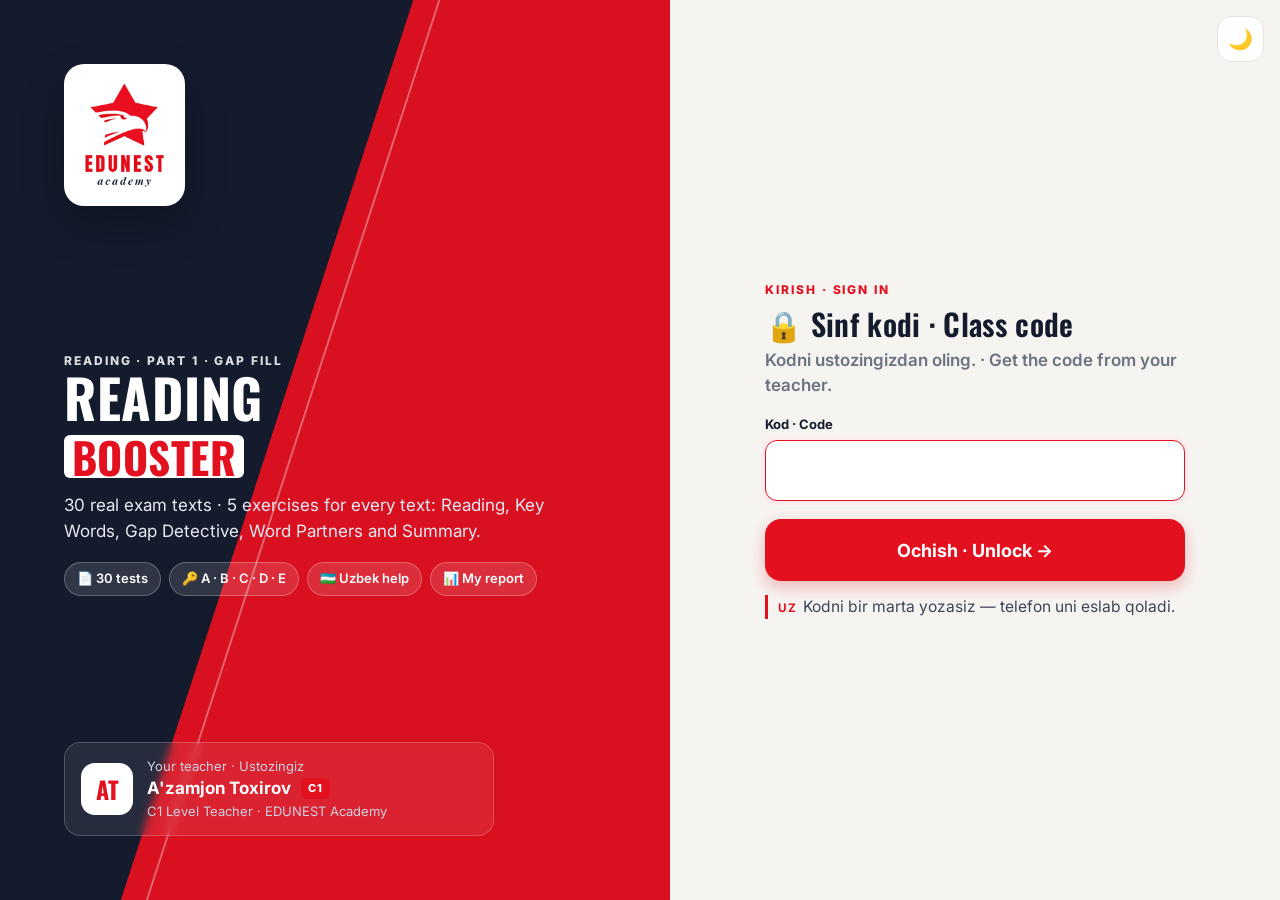
==== booster.html @ 3bff07ce "Add files via upload" ====
<!DOCTYPE html>
<html lang="en">
<head>
<meta charset="UTF-8">
<meta name="viewport" content="width=device-width, initial-scale=1, viewport-fit=cover">
<title>EDUNEST · Reading Booster · Part 1</title>
<link rel="icon" id="fav">
<link rel="preconnect" href="https://fonts.googleapis.com">
<link href="https://fonts.googleapis.com/css2?family=Oswald:wght@500;600;700&family=Inter:wght@400;500;600;700;800&family=Source+Serif+4:opsz,wght@8..60,400;8..60,600&display=swap" rel="stylesheet">
<style>
:root{
  --red:#E3101F;--red-d:#B30C18;--red-l:#FDECEE;--navy:#141B2D;--navy-2:#222B42;--ink:#1B2233;--mute:#6B7280;
  --paper:#F6F4F1;--card:#FFFFFF;--line:#E7E2DB;--green:#159947;--green-l:#E6F6EC;--amber:#D98A06;--amber-l:#FFF4DC;
  --blue:#2457D6;--blue-l:#E8EEFC;--head:#141B2D;--solid:#141B2D;--ink2:#3d4556;--zebra:var(--zebra);--hover:var(--hover);--track:#EFEBE5;--barbg:var(--barbg);--coverbg:var(--coverbg);--input:#fff;--shadow:0 1px 2px rgba(20,27,45,.06),0 8px 24px rgba(20,27,45,.07);
  --disp:'Oswald','Arial Narrow',Impact,sans-serif;--body:'Inter',system-ui,-apple-system,Segoe UI,Roboto,sans-serif;--serif:'Source Serif 4',Georgia,serif;
}
*{box-sizing:border-box;margin:0;padding:0}
html,body{background:var(--paper);color:var(--ink);font-family:var(--body);font-size:16px;line-height:1.5;-webkit-font-smoothing:antialiased}
button{font:inherit;cursor:pointer;border:0;background:none;color:inherit}
input{font:inherit}
.hide{display:none!important}
.uz{color:var(--ink2);font-size:.92em;border-left:3px solid var(--red);padding-left:10px;margin-top:6px}
body:not(.uz-on) .uz{display:none}
.uz .flag{font-weight:700;color:var(--red);font-size:.75em;letter-spacing:.06em;margin-right:6px}

/* ---------- top bar ---------- */
.topbar{position:sticky;top:0;z-index:40;background:var(--card);border-bottom:1px solid var(--line);display:flex;align-items:center;gap:12px;padding:10px clamp(14px,3vw,28px)}
.brand{display:flex;align-items:center;gap:10px;min-width:0}
.brand img{height:38px;width:auto}
.brand .bt{font-family:var(--disp);font-weight:700;letter-spacing:.04em;color:var(--red);font-size:20px;line-height:1}
.brand .bs{font-size:11px;letter-spacing:.14em;color:var(--head);text-transform:uppercase;font-weight:700;margin-top:3px;white-space:nowrap}
.topbar .sp{flex:1}
.pill{display:inline-flex;align-items:center;gap:6px;border:1px solid var(--line);border-radius:999px;padding:6px 12px;font-size:13px;font-weight:600;background:var(--card);white-space:nowrap}
.pill.who{max-width:220px;overflow:hidden;text-overflow:ellipsis}
.uzbtn{border:1.5px solid var(--head);border-radius:999px;padding:5px 11px;font-size:12px;font-weight:800;letter-spacing:.06em;display:flex;align-items:center;gap:6px}
.uzbtn .dot{width:9px;height:9px;border-radius:50%;background:#cbd5e1}
body.uz-on .uzbtn{background:var(--solid);color:#fff}
body.uz-on .uzbtn .dot{background:#3BD16F}
.navbtn{font-size:13px;font-weight:700;padding:7px 12px;border-radius:10px}
.navbtn:hover{background:var(--paper)}

/* ---------- generic ---------- */
.wrap{max-width:1080px;margin:0 auto;padding:22px clamp(14px,3vw,28px) 120px}
.card{background:var(--card);border:1px solid var(--line);border-radius:18px;box-shadow:var(--shadow)}
.btn{display:inline-flex;align-items:center;justify-content:center;gap:8px;border-radius:12px;padding:12px 20px;font-weight:700;font-size:15px;transition:transform .12s,box-shadow .12s,background .15s}
.btn:active{transform:translateY(1px)}
.btn.red{background:var(--red);color:#fff;box-shadow:0 6px 16px rgba(227,16,31,.28)}
.btn.red:hover{background:var(--red-d)}
.btn.navy{background:var(--solid);color:#fff}
.btn.ghost{border:1.5px solid var(--line);background:var(--card)}
.btn.ghost:hover{border-color:var(--head)}
.btn[disabled]{opacity:.45;pointer-events:none}
.eyebrow{font-size:12px;letter-spacing:.16em;text-transform:uppercase;font-weight:800;color:var(--red)}
h1,h2,h3{font-family:var(--disp);font-weight:600;letter-spacing:.01em;color:var(--head);line-height:1.15}
h1{font-size:clamp(30px,5vw,46px)} h2{font-size:clamp(22px,3.4vw,30px)} h3{font-size:20px}
.muted{color:var(--mute)}
.toast{position:fixed;left:50%;bottom:90px;transform:translateX(-50%) translateY(20px);background:var(--solid);color:#fff;padding:11px 18px;border-radius:12px;font-weight:600;font-size:14px;opacity:0;pointer-events:none;transition:.25s;z-index:99;max-width:90vw;text-align:center}
.toast.show{opacity:1;transform:translateX(-50%) translateY(0)}
@keyframes up{from{opacity:0;transform:translateY(14px)}to{opacity:1;transform:none}}
.anim>*{animation:up .45s both}
.anim>*:nth-child(2){animation-delay:.05s}.anim>*:nth-child(3){animation-delay:.1s}.anim>*:nth-child(4){animation-delay:.15s}.anim>*:nth-child(5){animation-delay:.2s}.anim>*:nth-child(6){animation-delay:.25s}

/* ---------- login ---------- */
#login{min-height:100vh;display:grid;grid-template-columns:1.1fr 1fr}
.hero{background:var(--navy);color:#fff;position:relative;overflow:hidden;padding:clamp(28px,5vw,64px);display:flex;flex-direction:column;justify-content:space-between;gap:30px}
.hero:before{content:"";position:absolute;right:-30%;top:-20%;width:90%;height:150%;background:var(--red);transform:rotate(18deg);opacity:.95}
.hero:after{content:"";position:absolute;right:-34%;top:-20%;width:90%;height:150%;border-left:2px solid rgba(255,255,255,.35);transform:rotate(18deg)}
.hero>*{position:relative;z-index:2}
.logo-card{background:#fff;border-radius:20px;padding:16px 18px;display:inline-flex;box-shadow:0 18px 40px rgba(0,0,0,.25);width:max-content}
.logo-card img{height:110px}
.hero h1{color:#fff;font-size:clamp(32px,4.2vw,54px);font-weight:700;line-height:1.02;text-transform:uppercase}
.hero h1 span{font-size:.8em;color:var(--red);background:var(--card);padding:0 .18em;border-radius:6px;display:inline-block;margin-top:6px}
.hero .lead{font-size:17px;max-width:480px;color:#e6e9f2;margin-top:14px}
.chips{display:flex;flex-wrap:wrap;gap:8px;margin-top:18px}
.chips span{background:rgba(255,255,255,.12);border:1px solid rgba(255,255,255,.25);border-radius:999px;padding:6px 12px;font-size:13px;font-weight:600}
.teacher{display:flex;align-items:center;gap:14px;background:rgba(255,255,255,.08);border:1px solid rgba(255,255,255,.2);border-radius:16px;padding:14px 16px;max-width:430px;backdrop-filter:blur(4px)}
.teacher .av{width:52px;height:52px;border-radius:14px;background:var(--card);color:var(--red);font-family:var(--disp);font-size:24px;font-weight:700;display:grid;place-items:center;flex:none}
.teacher b{display:block;font-size:17px}
.teacher small{display:block;color:#cdd3e1;font-size:13px}
.lvl{display:inline-block;background:var(--red);color:#fff;font-weight:800;font-size:11px;letter-spacing:.1em;border-radius:6px;padding:2px 7px;margin-left:6px;vertical-align:2px}
.form-side{display:flex;align-items:center;justify-content:center;padding:clamp(24px,5vw,60px)}
.form{width:100%;max-width:420px}
.form h2{margin:8px 0 6px}
.field{margin-top:16px}
.field label{display:block;font-size:13px;font-weight:700;margin-bottom:6px;color:var(--head)}
.field input{width:100%;border:1.5px solid var(--line);border-radius:12px;padding:13px 14px;font-size:16px;background:var(--card);outline:none;transition:border .15s,box-shadow .15s}
.field input:focus{border-color:var(--red);box-shadow:0 0 0 4px var(--red-l)}
.howto{margin-top:22px;display:grid;gap:10px}
.howto div{display:flex;gap:10px;align-items:flex-start;font-size:14px}
.howto i{flex:none;width:26px;height:26px;border-radius:8px;background:var(--red-l);color:var(--red);font-style:normal;font-weight:800;display:grid;place-items:center;font-size:13px}

/* ---------- dashboard ---------- */
.dash-head{display:flex;flex-wrap:wrap;gap:18px;align-items:flex-end;justify-content:space-between;margin-bottom:18px}
.kpis{display:grid;grid-template-columns:repeat(4,1fr);gap:12px;margin:18px 0 24px}
.kpi{padding:16px 18px;position:relative;overflow:hidden}
.kpi .v{font-family:var(--disp);font-size:30px;font-weight:600;color:var(--head);line-height:1.1}
.kpi .l{font-size:12px;font-weight:700;letter-spacing:.08em;text-transform:uppercase;color:var(--mute)}
.kpi .bar{height:6px;border-radius:9px;background:var(--paper);margin-top:10px;overflow:hidden}
.kpi .bar b{display:block;height:100%;background:var(--red);border-radius:9px;transition:width .6s}
.grid{display:grid;grid-template-columns:repeat(auto-fill,minmax(230px,1fr));gap:14px}
.tcard{padding:16px;display:flex;flex-direction:column;gap:12px;cursor:pointer;transition:transform .15s,box-shadow .15s,border-color .15s;position:relative;overflow:hidden}
.tcard:hover{transform:translateY(-3px);border-color:#d6cfc5;box-shadow:0 14px 30px rgba(20,27,45,.12)}
.tcard .num{font-family:var(--disp);font-size:44px;font-weight:700;line-height:.9;color:var(--red)}
.tcard .ttl{font-weight:700;font-size:16px;color:var(--head);line-height:1.25;min-height:40px}
.tcard .row{display:flex;gap:6px;flex-wrap:wrap}
.tag{font-size:11.5px;font-weight:700;border-radius:999px;padding:3px 9px;background:var(--paper);color:var(--mute);display:inline-flex;align-items:center;gap:4px}
.tag.ok{background:var(--green-l);color:var(--green)}
.tag.warn{background:var(--amber-l);color:var(--amber)}
.tag.red{background:var(--red-l);color:var(--red)}
.tag.blue{background:var(--blue-l);color:var(--blue)}
.steps2{display:grid;grid-template-columns:1fr 1fr;gap:6px}
.steps2 span{height:6px;border-radius:9px;background:var(--paper)}
.steps2 span.on{background:var(--red)}
.steps2 span.done{background:var(--green)}
.tcard .go{margin-top:auto;font-size:13px;font-weight:800;color:var(--head);display:flex;justify-content:space-between;align-items:center}
.tcard.complete:after{content:"✓";position:absolute;right:14px;top:12px;width:28px;height:28px;border-radius:50%;background:var(--green);color:#fff;display:grid;place-items:center;font-weight:800;font-size:15px}
.reset{font-size:11px;color:var(--mute);text-decoration:underline}
.reportcta{margin-top:22px;padding:20px;display:flex;align-items:center;gap:18px;flex-wrap:wrap;background:linear-gradient(120deg,var(--navy) 0 62%,var(--red) 62%);color:#fff;border:0}
.reportcta h3{color:#fff}
.reportcta p{color:#d6dbe7;font-size:14px}

/* ---------- test ---------- */
.testbar{position:sticky;top:59px;z-index:30;background:var(--barbg);backdrop-filter:blur(8px);border-bottom:1px solid var(--line)}
.testbar .in{max-width:1080px;margin:0 auto;padding:10px clamp(14px,3vw,28px);display:flex;align-items:center;gap:12px}
.testbar .t{font-weight:800;color:var(--head);font-size:15px;white-space:nowrap;overflow:hidden;text-overflow:ellipsis}
.dots{display:flex;gap:5px}
.dots i{width:22px;height:22px;border-radius:7px;border:1.5px solid var(--line);background:var(--card);display:grid;place-items:center;font-size:11px;font-weight:800;font-style:normal;color:var(--mute);transition:.2s}
.dots i.f{background:var(--solid);border-color:var(--head);color:#fff}
.rec{font-size:12px;font-weight:700;color:var(--mute);display:flex;align-items:center;gap:6px;white-space:nowrap}
.rec:before{content:"";width:8px;height:8px;border-radius:50%;background:var(--red);animation:blink 1.6s infinite}
@keyframes blink{50%{opacity:.25}}
.instr{padding:16px 18px;display:flex;gap:14px;align-items:flex-start;margin-bottom:16px}
.instr .ic{flex:none;width:40px;height:40px;border-radius:12px;background:var(--red);color:#fff;display:grid;place-items:center;font-weight:800;font-family:var(--disp);font-size:18px}
.instr b{color:var(--head)}
.passage{padding:clamp(18px,4vw,40px);position:relative}
.passage .ptitle{text-align:center;font-family:var(--serif);font-weight:600;font-size:clamp(22px,3.2vw,30px);color:var(--head);margin-bottom:6px}
.passage .pline{width:60px;height:3px;background:var(--red);margin:0 auto 22px;border-radius:3px}
.ptext{font-family:var(--serif);font-size:clamp(17px,2vw,19.5px);line-height:2.05;color:var(--ink)}
.ptext p+p{margin-top:16px}
.gap{display:inline-flex;align-items:center;gap:0;vertical-align:baseline;white-space:nowrap}
.gap b{font-family:var(--body);font-size:12px;background:var(--solid);color:#fff;border-radius:7px 0 0 7px;padding:0 7px;height:32px;display:inline-grid;place-items:center}
.gap input{background:var(--input)!important;width:clamp(110px,22vw,150px);height:32px;border:2px solid var(--head);border-left:0;border-radius:0 8px 8px 0;padding:0 9px;font-family:var(--body);font-size:16px;font-weight:600;color:var(--head);outline:none;background:var(--card);transition:.15s}
.gap input:focus{border-color:var(--red);box-shadow:0 0 0 4px var(--red-l)}
.gap input:focus+.x{display:none}
.gap.filled b{background:var(--red)}
.gl{border-bottom:2px dotted var(--blue);cursor:help}
body:not(.uz-on) .gl{border-bottom-color:transparent;cursor:text}
.pop{position:absolute;z-index:60;background:var(--solid);color:#fff;border-radius:12px;padding:9px 13px;font-size:14px;max-width:260px;box-shadow:0 12px 30px rgba(0,0,0,.25);animation:up .18s both}
.pop small{display:block;font-size:11px;letter-spacing:.1em;text-transform:uppercase;color:#9aa6c2;font-weight:700}
.pop:after{content:"";position:absolute;left:var(--ax,20px);bottom:-6px;width:12px;height:12px;background:var(--solid);transform:rotate(45deg)}
.pop.below:after{bottom:auto;top:-6px}
.cover{position:absolute;inset:0;z-index:5;background:var(--coverbg);backdrop-filter:blur(9px);border-radius:18px;display:flex;align-items:center;justify-content:center;padding:20px}
.startcard{max-width:520px;width:100%;padding:26px;text-align:left}
.rules{display:grid;gap:10px;margin:16px 0 20px}
.rules div{display:flex;gap:12px;align-items:flex-start;font-size:15px}
.rules i{flex:none;font-style:normal;width:30px;height:30px;border-radius:9px;background:var(--paper);display:grid;place-items:center}
.bottombar{position:fixed;left:0;right:0;bottom:0;z-index:35;background:var(--card);border-top:1px solid var(--line);padding:12px clamp(14px,3vw,28px) calc(12px + env(safe-area-inset-bottom))}
.bottombar .in{max-width:1080px;margin:0 auto;display:flex;align-items:center;gap:12px}

/* ---------- result ---------- */
.res-top{display:grid;grid-template-columns:auto 1fr;gap:24px;padding:24px;align-items:center}
.ring{position:relative;width:170px;height:170px}
.ring svg{transform:rotate(-90deg)}
.ring .c{position:absolute;inset:0;display:grid;place-items:center;text-align:center}
.ring .c b{font-family:var(--disp);font-size:46px;color:var(--head);line-height:1;display:block}
.ring .c small{font-size:12px;font-weight:700;color:var(--mute);letter-spacing:.08em;text-transform:uppercase}
.mini{display:grid;grid-template-columns:repeat(4,1fr);gap:10px;margin-top:14px}
.mini div{background:var(--paper);border-radius:14px;padding:12px}
.mini b{display:block;font-family:var(--disp);font-size:24px;color:var(--head);line-height:1.1}
.mini span{font-size:11.5px;font-weight:700;color:var(--mute);text-transform:uppercase;letter-spacing:.06em}
.timeline{margin-top:14px;background:var(--paper);border-radius:999px;height:14px;position:relative}
.timeline .fill{position:absolute;left:0;top:0;bottom:0;border-radius:999px;transition:width 1s}
.timeline .tgt{position:absolute;top:-6px;bottom:-6px;width:2px;background:var(--solid)}
.timeline .tgt:after{content:attr(data-l);position:absolute;top:-18px;left:50%;transform:translateX(-50%);font-size:11px;font-weight:800;white-space:nowrap;color:var(--head)}
.qrev{display:grid;gap:10px;margin-top:16px}
.qr{display:grid;grid-template-columns:42px 1fr;gap:12px;padding:14px;border-radius:14px;border:1px solid var(--line);background:var(--card)}
.qr .n{width:42px;height:42px;border-radius:12px;display:grid;place-items:center;font-weight:800;color:#fff;font-size:16px}
.qr.ok .n{background:var(--green)} .qr.no .n{background:var(--red)}
.qr .ans{font-weight:700}
.qr .ans s{color:var(--red);text-decoration-thickness:2px}
.qr .ev{font-family:var(--serif);font-size:15px;color:var(--ink2);margin-top:6px;background:var(--paper);border-radius:10px;padding:8px 10px}
.qr .ev mark{color:#1B2233;background:#FFE36E;padding:0 3px;border-radius:4px;font-weight:600}
.fb{padding:20px;margin-top:16px}
.fb ul{list-style:none;display:grid;gap:10px;margin-top:10px}
.fb li{display:flex;gap:10px;align-items:flex-start}
.fb li i{flex:none;font-style:normal;font-size:18px;line-height:1.3}

/* ---------- KWT ---------- */
.stepper{display:flex;gap:8px;margin:4px 0 18px;flex-wrap:wrap}
.stepper div{flex:1;min-width:150px;padding:10px 12px;border-radius:12px;background:var(--card);border:1.5px solid var(--line);font-size:13px;font-weight:700;color:var(--mute);display:flex;gap:8px;align-items:center}
.stepper div i{font-style:normal;width:24px;height:24px;border-radius:50%;background:var(--paper);display:grid;place-items:center;font-size:12px}
.stepper div.on{border-color:var(--red);color:var(--head)}
.stepper div.on i{background:var(--red);color:#fff}
.stepper div.done{color:var(--green)}
.stepper div.done i{background:var(--green);color:#fff}
.kwt-table{width:100%;border-collapse:separate;border-spacing:0 8px}
.kwt-table th{font-size:11.5px;text-transform:uppercase;letter-spacing:.1em;color:var(--mute);text-align:left;padding:0 12px}
.kwt-table td{background:var(--card);border-top:1px solid var(--line);border-bottom:1px solid var(--line);padding:10px 12px;vertical-align:middle}
.kwt-table td:first-child{border-left:1px solid var(--line);border-radius:12px 0 0 12px;width:40px;font-weight:800;color:var(--red);font-family:var(--disp);font-size:20px;text-align:center}
.kwt-table td:last-child{border-right:1px solid var(--line);border-radius:0 12px 12px 0;width:56px;text-align:center}
.pw{font-weight:800;color:var(--head);font-size:16px}
.ctx{font-family:var(--serif);font-size:13.5px;color:var(--mute);margin-top:2px}
.ctx b{color:#1B2233!important;color:var(--head);background:#FFF3B0;border-radius:3px;padding:0 2px}
.arrow{color:var(--red);font-weight:800;font-size:18px;text-align:center;width:30px}
.slot{min-height:44px;border:2px dashed #cfc7bb;border-radius:12px;display:flex;align-items:center;padding:6px 12px;font-weight:700;color:#a49a8c;cursor:pointer;transition:.15s;font-size:15px;width:100%;text-align:left}
.slot.sel{border-color:var(--red);background:var(--red-l);color:var(--red)}
.slot.full{border-style:solid;border-color:var(--head);color:var(--head);background:var(--card)}
.slot.right{border-color:var(--green);background:var(--green-l);color:var(--green);cursor:default}
.slot.rev{border-color:var(--amber);background:var(--amber-l);color:var(--amber);cursor:default}
.slot.shake{animation:shake .4s}
@keyframes shake{20%,60%{transform:translateX(-6px)}40%,80%{transform:translateX(6px)}}
.uzb{width:38px;height:38px;border-radius:10px;border:1.5px solid var(--line);font-size:11px;font-weight:800;color:var(--head)}
.uzb:hover{border-color:var(--head)}
.uzline{font-size:13px;color:var(--blue);font-weight:600;margin-top:3px}
.bank{position:sticky;bottom:78px;z-index:20;padding:14px;margin-top:10px;background:var(--card)}
.bank .chips2{display:flex;flex-wrap:wrap;gap:8px;margin-top:8px}
.chip{border:1.5px solid var(--head);border-radius:999px;padding:8px 14px;font-weight:700;font-size:14.5px;color:var(--head);background:var(--card);transition:.15s}
.chip:hover{background:var(--paper)}
.chip.sel{background:var(--solid);color:#fff;transform:translateY(-2px);box-shadow:0 6px 14px rgba(20,27,45,.25)}
.chip.used{display:none}
.hunt-q{padding:18px 20px;display:flex;gap:14px;align-items:flex-start;margin-bottom:14px;border-left:5px solid var(--red)}
.hunt-q{position:sticky;top:70px;z-index:15}
.hunt-q .qn{font-family:var(--disp);font-size:30px;color:var(--red);line-height:1}
.hunt-q .s{font-size:18px;font-weight:600;color:var(--head)}
.hunt-q .s u{color:#1B2233;text-decoration:none;background:linear-gradient(transparent 55%,#FFD84D 55%);padding:0 2px}
.tok{cursor:pointer;border-radius:4px;transition:background .15s}
.tok:hover{background:var(--hover)}
.tok.ans{font-weight:700;color:var(--red)}
.tok.found{background:var(--green-l);color:var(--green);font-weight:700;box-shadow:0 0 0 2px var(--green-l)}
.tok.revealed{background:var(--amber-l);color:var(--amber);font-weight:700}
.tok.bad{background:#ffd5d9;animation:shake .35s}
.hunt-prog{display:flex;gap:6px;margin-left:auto}
.hunt-prog i{width:26px;height:6px;border-radius:9px;background:var(--line)}
.hunt-prog i.ok{background:var(--green)}.hunt-prog i.rv{background:var(--amber)}.hunt-prog i.on{background:var(--red)}
.final-table{width:100%;border-collapse:collapse;margin-top:12px;font-size:15px}
.final-table th{background:var(--solid);color:#fff;text-align:left;padding:10px 12px;font-size:12px;letter-spacing:.08em;text-transform:uppercase}
.final-table th:first-child{border-radius:10px 0 0 0}.final-table th:last-child{border-radius:0 10px 0 0}
.final-table td{padding:10px 12px;border-bottom:1px solid var(--line)}
.final-table tr:nth-child(even) td{background:var(--zebra)}
.final-table td.p{font-weight:800;color:var(--head)}
.final-table td.s{font-weight:700;color:var(--red)}
.final-table td.u{color:var(--blue)}

/* ---------- report ---------- */
.rep-head{background:var(--navy);color:#fff;border-radius:20px;padding:26px;display:grid;grid-template-columns:auto 1fr auto;gap:20px;align-items:center;position:relative;overflow:hidden}
.rep-head:before{content:"";position:absolute;right:-60px;top:-40px;width:260px;height:300px;background:var(--red);transform:rotate(18deg)}
.rep-head>*{position:relative}
.rep-head .logo-card img{height:74px}
.rep-head h2{color:#fff}
.rep-head .big{font-family:var(--disp);font-size:56px;line-height:1;text-align:center}
.rep-head .big small{display:block;font-family:var(--body);font-size:12px;letter-spacing:.12em;font-weight:700}
.sec{padding:20px;margin-top:16px}
.sec h3{display:flex;align-items:center;gap:10px}
.sec h3:before{content:"";width:6px;height:22px;background:var(--red);border-radius:3px}
.two{display:grid;grid-template-columns:1fr 1fr;gap:16px}
.chart{width:100%;height:auto;margin-top:10px}
.hbar{display:grid;grid-template-columns:150px 1fr 54px;gap:10px;align-items:center;margin-top:12px;font-size:14px;font-weight:600}
.hbar .tr{height:14px;border-radius:9px;background:var(--paper);overflow:hidden}
.hbar .tr b{display:block;height:100%;border-radius:9px}
.rtable{width:100%;border-collapse:collapse;font-size:14px;margin-top:10px}
.rtable th{text-align:left;font-size:11.5px;letter-spacing:.08em;text-transform:uppercase;color:var(--mute);padding:8px;border-bottom:2px solid var(--line)}
.rtable td{padding:9px 8px;border-bottom:1px solid var(--line)}
.modal-bg{position:fixed;inset:0;z-index:90;background:rgba(20,27,45,.55);display:flex;align-items:center;justify-content:center;padding:18px;animation:up .2s both}
.modal{max-width:440px;width:100%;padding:24px}
.modal .acts{display:flex;gap:10px;justify-content:flex-end;margin-top:18px;flex-wrap:wrap}
.footer{text-align:center;font-size:12px;color:var(--mute);margin-top:34px}
.footer b{color:var(--red)}

@media (max-width:860px){
  #login{grid-template-columns:1fr}
  .hero{min-height:auto}
  .kpis{grid-template-columns:repeat(2,1fr)}
  .res-top{grid-template-columns:1fr;justify-items:center;text-align:center}
  .mini{grid-template-columns:repeat(2,1fr)}
  .two{grid-template-columns:1fr}
  .rep-head{grid-template-columns:1fr;text-align:center;justify-items:center}
  .hbar{grid-template-columns:110px 1fr 46px}
}
@media (max-width:600px){
  .brand .bs{display:none}
  .pill.who{display:none}
  .testbar .rec{display:none}
  .dots i{width:18px;height:18px;font-size:10px;border-radius:5px}
  .kwt-table td{padding:8px}
  .kwt-table .arrow{display:none}
  .navbtn{font-size:0;padding:7px 8px}.navbtn:first-letter{font-size:20px}
  .brand .bt{font-size:17px}.brand img{height:32px}
  .stepper div{min-width:0;padding:8px;font-size:11.5px}.stepper .uz{display:none!important}
  .kwt-table thead{display:none}
  .kwt-table td:first-child{width:28px;font-size:16px;padding:8px 4px}
  .kwt-table td:last-child{width:44px;padding:8px 4px}
  .ctx{font-size:12.5px}
  .slot{min-height:40px;font-size:14px;padding:6px 10px}
  .bank{bottom:72px;padding:10px 12px}
  .bank .chips2{max-height:26vh;overflow-y:auto;gap:6px}
  .chip{padding:6px 11px;font-size:13.5px}
  .instr{padding:14px}.instr .ic{width:32px;height:32px;font-size:15px}
  .hunt-q .s{font-size:16px}
  .hunt-q{flex-wrap:wrap;top:62px;padding:12px 14px}.hunt-q>div:nth-child(2){flex:1;min-width:0}.hunt-prog{order:-1;width:100%;margin:0}.hunt-prog i{flex:1}
  .bottombar .btn{padding:11px 16px}
}
@media print{
  .topbar,.bottombar,.noprint,.toast{display:none!important}
  body{background:var(--card)}
  .card{box-shadow:none}
  .wrap{padding:0}
  .sec,.rep-head{break-inside:avoid}
  *{-webkit-print-color-adjust:exact;print-color-adjust:exact}
}

/* ---------- DARK THEME ---------- */
body.dark{--paper:#0E1320;--card:#171E2F;--line:#2A3349;--ink:#E4E8F1;--mute:#97A1B5;--head:#F1F3F8;--solid:#34405E;--ink2:#C3CAD8;
  --zebra:#1B2336;--hover:#263049;--track:#26304A;--barbg:rgba(14,19,32,.92);--coverbg:rgba(14,19,32,.55);--input:#0F1524;
  --red-l:#3A1519;--green:#34C46A;--green-l:#11301E;--amber:#F3A928;--amber-l:#352712;--blue:#7EA2FF;--blue-l:#1A2546;
  --shadow:0 1px 2px rgba(0,0,0,.3),0 8px 24px rgba(0,0,0,.35);color-scheme:dark}
body.dark .topbar{background:#121929}
body.dark .slot:not(.full):not(.right):not(.rev){border-color:#3d4866;color:#7f8aa3}
body.dark .hunt-q .s u{background:#FFD84D;border-radius:4px;padding:0 4px}
body.dark .brand img{background:#fff;border-radius:8px;padding:2px}
body.dark .slot.sel{color:#ff8a93}
body.dark .tok.bad{background:#5a1d25}
body.dark .hero:before{opacity:.9}
body.dark .gl{border-bottom-color:#7EA2FF}
body.dark .rep-head{border:1px solid var(--line)}
body.dark .reportcta{background:linear-gradient(120deg,#1E2740 0 62%,var(--red) 62%)}
body.dark .final-table th{background:#26304A}
body.dark .pop,body.dark .toast{background:#2E3A57}
body.dark .pop:after{background:#2E3A57}
body.dark .ring .c small,body.dark .kpi .l{color:var(--mute)}
.themebtn{width:38px;height:34px;border-radius:999px;border:1.5px solid var(--line);display:grid;place-items:center;font-size:16px;background:var(--card)}
.themebtn:hover{border-color:var(--head)}
.theme-float{position:fixed;top:16px;right:16px;z-index:50}
.theme-float .themebtn{background:#fff;border-color:#ddd}
body.dark .theme-float .themebtn{background:#171E2F;border-color:#2A3349}
@media print{body.dark{--paper:#fff;--card:#fff;--ink:#1B2233;--head:#141B2D;--mute:#6B7280;--line:#E7E2DB;--zebra:#faf8f5;--track:#EFEBE5}}

/* ================= v2: SIMPLE & BIG ================= */
html,body{font-size:17px}
.btn{min-height:52px;font-size:16px;border-radius:14px}
.btn.big{min-height:62px;font-size:18px;padding:14px 26px;border-radius:16px}
.btn.block{width:100%}
.topbar{gap:8px;min-height:68px}
.backbtn{display:inline-flex;align-items:center;gap:8px;min-height:46px;padding:0 18px 0 12px;border-radius:999px;background:var(--red);color:#fff;font-weight:800;font-size:16px;box-shadow:0 4px 12px rgba(227,16,31,.3);flex:none}
.backbtn .ar{font-size:22px;line-height:1}
.iconbtn{min-width:46px;height:46px;border-radius:14px;border:1.5px solid var(--line);display:inline-flex;align-items:center;justify-content:center;gap:6px;font-size:20px;background:var(--card);padding:0 10px;font-weight:800;color:var(--head)}
.iconbtn small{font-size:12px;font-weight:800}
.iconbtn:hover{border-color:var(--head)}
body.uz-on #uzToggle{background:var(--solid);color:#fff;border-color:var(--solid)}
.helper{display:flex;gap:14px;align-items:center;background:var(--blue-l);color:var(--head);border-radius:18px;padding:14px 18px;font-weight:600;margin-bottom:18px;font-size:16px}
.helper .hi{font-size:34px;flex:none;line-height:1}
.helper .uz{border-left-color:var(--blue);margin-top:4px}
.bigprog{padding:22px;display:grid;gap:14px}
.bigprog .row1{display:flex;align-items:center;gap:16px;flex-wrap:wrap}
.bigprog .cnt{font-family:var(--disp);font-size:44px;color:var(--head);line-height:1}
.bigprog .track{height:16px;border-radius:99px;background:var(--track);overflow:hidden}
.bigprog .track b{display:block;height:100%;background:linear-gradient(90deg,var(--red),#ff5a65);border-radius:99px;transition:width .8s}
.tlist{display:grid;gap:12px;margin-top:18px}
.trow{display:grid;grid-template-columns:62px 1fr auto;gap:14px;align-items:center;padding:14px 16px;min-height:92px;cursor:pointer;transition:transform .12s,border-color .12s;text-align:left;width:100%;color:var(--ink)}
.trow:hover{transform:translateY(-2px);border-color:var(--head)}
.trow:focus-visible{outline:3px solid var(--red);outline-offset:2px}
.trow .no{width:62px;height:62px;border-radius:18px;background:var(--red-l);color:var(--red);font-family:var(--disp);font-size:28px;font-weight:700;display:grid;place-items:center}
.trow.done .no{background:var(--green-l);color:var(--green)}
.trow .tt{font-weight:800;font-size:18px;color:var(--head);line-height:1.25}
.trow .ts{font-size:14.5px;color:var(--mute);font-weight:600;margin-top:3px}
.trow .act{display:flex;flex-direction:column;align-items:center;gap:2px;min-width:86px}
.trow .act .em{font-size:32px;line-height:1}
.trow .act span{font-size:12px;font-weight:800;color:var(--head);text-align:center}
.nextcard{padding:20px;display:flex;align-items:center;gap:18px;flex-wrap:wrap;border:2px solid var(--red)}
.nextcard .em{font-size:48px}
.syncchip{display:inline-flex;align-items:center;gap:6px;font-size:13px;font-weight:700;border-radius:999px;padding:5px 12px;background:var(--paper);color:var(--mute)}
.syncchip.ok{background:var(--green-l);color:var(--green)}
.syncchip.warn{background:var(--amber-l);color:var(--amber)}
/* login */
.rolecards{display:grid;grid-template-columns:1fr 1fr;gap:12px;margin-top:16px}
.role{padding:18px 12px;border:2px solid var(--line);border-radius:20px;text-align:center;font-weight:800;font-size:17px;background:var(--card);color:var(--head);transition:.15s}
.role .ri{font-size:48px;display:block;line-height:1.1;margin-bottom:6px}
.role small{display:block;font-weight:600;color:var(--mute);font-size:13px}
.role.on{border-color:var(--red);background:var(--red-l)}
.contcard{margin-top:16px;padding:16px;border:2px solid var(--green);border-radius:18px;background:var(--green-l);display:grid;gap:10px}
.contcard b{color:var(--head);font-size:18px}
.loading{display:flex;align-items:center;gap:10px;font-weight:700;color:var(--mute);justify-content:center;padding:14px}
.spin{width:22px;height:22px;border:3px solid var(--line);border-top-color:var(--red);border-radius:50%;animation:sp 0.8s linear infinite}
@keyframes sp{to{transform:rotate(360deg)}}
.form-side{background:var(--paper)}
/* teacher */
.tbar{display:flex;gap:10px;flex-wrap:wrap;align-items:center;margin:14px 0}
.tbar input,.tbar select{min-height:48px;border:1.5px solid var(--line);border-radius:12px;padding:0 14px;font-size:15px;background:var(--card);color:var(--ink)}
.tbar input{flex:1;min-width:180px}
.ttable{width:100%;border-collapse:separate;border-spacing:0 8px;font-size:15px}
.ttable th{font-size:11.5px;letter-spacing:.08em;text-transform:uppercase;color:var(--mute);text-align:left;padding:0 10px;white-space:nowrap}
.ttable td{background:var(--card);padding:12px 10px;border-top:1px solid var(--line);border-bottom:1px solid var(--line);vertical-align:middle}
.ttable td:first-child{border-left:1px solid var(--line);border-radius:14px 0 0 14px}
.ttable td:last-child{border-right:1px solid var(--line);border-radius:0 14px 14px 0}
.ttable tr.click{cursor:pointer}
.ttable tr.click:hover td{background:var(--hover)}
.av2{width:40px;height:40px;border-radius:12px;background:var(--red);color:#fff;display:inline-grid;place-items:center;font-weight:800;font-size:15px;margin-right:10px;vertical-align:middle}
.minibar{height:8px;border-radius:9px;background:var(--track);overflow:hidden;min-width:70px;margin-top:4px}
.minibar b{display:block;height:100%;border-radius:9px;background:var(--red)}
.trend-up{color:var(--green);font-weight:800}.trend-down{color:var(--red);font-weight:800}.trend-flat{color:var(--mute);font-weight:800}
.detail-q{display:grid;grid-template-columns:repeat(6,1fr);gap:6px;margin-top:6px}
.detail-q span{border-radius:8px;padding:6px 4px;text-align:center;font-size:12.5px;font-weight:700;overflow:hidden;text-overflow:ellipsis;white-space:nowrap}
.detail-q .y{background:var(--green-l);color:var(--green)}.detail-q .n{background:var(--red-l);color:var(--red)}
.setup{padding:18px;border:2px dashed var(--amber);background:var(--amber-l);border-radius:18px;margin-top:14px}
@media (max-width:860px){.ttable .hm{display:none}}
@media (max-width:600px){
  .topbar{padding:8px 10px}
  .brand .bt{font-size:16px}
  .brand img{height:30px}
  .backbtn{padding:0 14px 0 10px;font-size:15px}
  .iconbtn{min-width:42px;height:42px;padding:0 8px}
  .iconbtn small{display:none}
  .trow{grid-template-columns:52px 1fr auto;gap:10px;padding:12px}
  .trow .no{width:52px;height:52px;font-size:24px;border-radius:14px}
  .trow .tt{font-size:16px}
  .trow .act{min-width:64px}
  .rolecards{gap:8px}
  .ttable{font-size:14px}
  .ttable .hs{display:none}
  .bigprog .cnt{font-size:36px}
}
.testbar{top:68px}
.hunt-q{top:80px}
@media (max-width:600px){.testbar{top:60px}.hunt-q{top:68px}.hs2{display:none}}
@media (max-width:860px){
  #login .hero{padding:18px 18px 20px;gap:14px}
  #login .hero .lead,#login .hero .chips,#login .hero .eyebrow{display:none}
  #login .logo-card{padding:8px 10px;border-radius:14px}
  #login .logo-card img{height:58px}
  #login .hero h1{font-size:30px}
  #login .teacher{padding:10px 12px}
  #login .teacher .av{width:42px;height:42px;font-size:19px}
  #login .form-side{padding:22px 18px 40px}
  #login .hero>div:first-child{display:inline-flex}
}
@media (max-width:600px){.brand .bt,.brand .bs{display:none}.topbar{gap:6px}.topbar .sp{flex:1}}
.wtbtns{display:grid;grid-template-columns:repeat(3,1fr);gap:10px}
.wt{min-height:78px;border:2px solid var(--line);border-radius:16px;background:var(--card);font-weight:800;font-size:16px;color:var(--head);display:flex;flex-direction:column;align-items:center;justify-content:center;gap:3px;padding:8px}
.wt small{font-weight:600;color:var(--mute);font-size:13px}
.wt:hover{border-color:var(--head)}
.wt.ok{border-color:var(--green);background:var(--green-l);color:var(--green)}
.wt.no{border-color:var(--red);background:var(--red-l);color:var(--red)}
.gapx{display:inline-block;min-width:90px;border-bottom:3px solid var(--red);text-align:left;font-family:var(--body);font-size:12px;font-weight:800;color:#fff;position:relative;height:26px;vertical-align:-4px}
.gapx:before{content:attr(data-n);}
.cfb{margin-top:14px;border-radius:14px;padding:14px 16px;font-size:15.5px}
.cfb.ok{background:var(--green-l);border-left:5px solid var(--green)}
.cfb.no{background:var(--red-l);border-left:5px solid var(--red)}
.cfb mark{background:#FFE36E;color:#1B2233;padding:0 4px;border-radius:4px;font-weight:700}
@media (max-width:600px){.wtbtns{grid-template-columns:1fr}.wt{min-height:58px;flex-direction:row;gap:10px}}

@media (max-width:600px){.stepper{gap:5px;flex-wrap:nowrap}.stepper div{min-width:0;flex:0 0 auto;padding:7px}.stepper div:not(.on)>span{display:none}.stepper div.on{flex:1}}
.wtbtns{grid-template-columns:repeat(2,1fr)!important}
.packh{margin-top:14px;font-weight:800;font-size:13px;letter-spacing:.12em;text-transform:uppercase;color:var(--red);padding:6px 4px;border-bottom:2px solid var(--line)}
@media (max-width:600px){.wt{flex-direction:column!important;min-height:66px!important;gap:2px!important;font-size:15px}}

</style>
</head>
<body class="uz-on">

<!-- ================= LOGIN ================= -->
<div class="theme-float" id="themeFloat"><button class="iconbtn" id="themeToggle2" title="Light / dark mode" aria-label="Light or dark mode">🌙</button></div>
<section id="login" class="hide">
  <div class="hero">
    <div class="logo-card"><img class="lg" alt="EDUNEST academy"></div>
    <div>
      <div class="eyebrow" style="color:#fff;opacity:.85">Reading · Part 1 · Gap fill</div>
      <h1>Reading<br><span>Booster</span></h1>
      <p class="lead">30 real exam texts · 5 exercises for every text: Reading, Key Words, Gap Detective, Word Partners and Summary.</p>
      <div class="chips"><span>📄 30 tests</span><span>🔑 A · B · C · D · E</span><span>🇺🇿 Uzbek help</span><span>📊 My report</span></div>
    </div>
    <div class="teacher">
      <div class="av">AT</div>
      <div><small>Your teacher · Ustozingiz</small><b>A'zamjon Toxirov <span class="lvl">C1</span></b><small>C1 Level Teacher · EDUNEST Academy</small></div>
    </div>
  </div>
  <div class="form-side">
    <div class="form anim" id="loginForm"></div>
  </div>
</section>

<!-- ================= APP SHELL ================= -->
<div id="app" class="hide">
  <header class="topbar">
    <button class="backbtn hide" id="backBtn" aria-label="Back"><span class="ar">←</span>Orqaga</button>
    <div class="brand" id="brandHome" style="cursor:pointer"><img class="lg" alt=""><div><div class="bt">EDUNEST</div><div class="bs" id="brandSub">Reading Booster</div></div></div>
    <div class="sp"></div>
    <button class="iconbtn" id="homeBtn" title="Home · Bosh sahifa" aria-label="Home">🏠<small>Bosh sahifa</small></button>
    <button class="iconbtn" id="themeToggle" title="Light / dark mode" aria-label="Light or dark mode">🌙</button>
    <button class="iconbtn" id="uzToggle" title="Uzbek help on / off" aria-label="Uzbek help">🇺🇿<small>UZ</small></button>
    <button class="iconbtn" id="logoutBtn" title="Log out · Chiqish" aria-label="Log out">🚪</button>
  </header>
  <main id="view"></main>
</div>
<div class="toast" id="toast" role="status" aria-live="polite"></div>

<script>

const LOCK={"n":150000,"w":[{"s":"p1tbf7xxal+zApfH9yr+Jw==","i":"Jo5HNA+EXTUmmfrz","k":"H4VXORZt7I7acbzth9b/fEIwe1VDlSHR9/rOF0XzuJP4MHW1XRU1DVeCwYNnYUYU"},{"s":"uyecluvQfYj9dgmXmL4/9Q==","i":"8Sb0akeoVVD8L4HR","k":"mAHBMmidCcD16uxW6uovdAnGvS6Fd0kXl5Te7uyei5koRt40WFkNRKr9wzigRq+8"}],"i":"aamM76tAqKhymlty","d":"f0YWikFkjApn2jMhPnD464KE34gD5TMDkarFLIHj+TdSgMsnIQ79gvATVyA7nFLL5uon+/yMb6RUis1likcSvbkCxvnP8rJYwPp8aiV6EaubJ5vStEUICEeZx4KW8XG1T8E/KCOxO6ElUdZ0rEMKHUeOJOL4VzIp5+PH6i/dIRyAchzWqR24LCp1EYot4/FfIHXOU3aMn8JJFChYchtO+7hZJE4N1rsBAoMPLxx+E7TtISWwc3VXgOvj13WfgWG5YD618AGs56VQwxdRJelpc5juRWNXlLfy5LLn+VnyPRRu5yIA3FExqCxGoENp4HSagcM3SXmfa05CwEVUsdM9eWufO/KrKvzFXFpfneY4FhnNutsP68ABwmyEBllw0tkEtBDb1uGVlmeWyHTEK0Now1naQi0Xx+Dx3FKDIK7GCefbCUlg5MW1bU+yy9wRaIuiPd5WIxx+zghnSeO01qLxFh1vud31glNsmdiPcVucbN4lyS0gl/KusBuyy0akR6CzXSPVv/UD2djMJeUyR5GbPmJfw8aeWmqK7eOCzx9vUQa7GZwgQOmvTUMCTLlcxUZfjA/EzqKo3YeRRw7AsMWk5rEsYvvD3LPllVpo5IScsokjITY1GnxCK46nIe5HdvmAso/O1gtI/koSsRntz11FGwXXxVCb2O6D0ZIDHcFU5+0TbrkUu/JCDuDg7jfZUg/J7ZAkTSlA9QFa7J3olM7PZayLmNQtnhrQl0cVMdtCmX7Zg0GRw4HYMz5JleVLtirzXwT99iq4+yNu2bJPhrZoSZ9LP1GQDqHeAoVd+m+WarvbDWQ0mT5aAnKf/BTOfPNbbkmwiEXgK8gkqp3KXWJSasrMW3cwUWnkSHfNNRvn5qiTrr9UqGZCp53ZedI1BdzhQ8SB+vSqObvwfnzmjZWCUARYZ51bF2l8lcWQ3LOfzb/0N1vRuPBlFgNZNSWaYhvKVqp0R6jLfQhvwiZJiDwgNMEdMtJQJcVwFOrW7Kkx2CsHTi+67t/ck2hC2JlIuBq4eo7OqpZEI+yVuayLewsaCPlzP2VNgviA8EcNA+AhU9wgo/5d+cAST0a3XY7FMCpNq+z6RLnLv+uzrE6XGd2fgyotJTRWk5vT5zN0ZR/3TWNykly9ySYhqnj2YUmNrUVBKN79nNqVJtB6OzyiQR/ik2BIFoKzznjwune9ni7pDmEflz/NVF64ZWJ3oRwJipTCYdo17I3dlTqvg1+gB7yYXOrhoHMZh/Kzg8+klAINptm75OIYgCY/sBvNiXmBqV95h/sneQYwa/DEU9gsO+pYkma3elxUq/Ld+p/MST8fAEl7drrBR3XVZNXLflHmOBHDEi8n9KF/C+5P01zK/Zkp/VF+W7VEoZ06wRQygeeygyZpB6MRlctHumFDe2Q8yvokSUw4NG6ot7oIhRgz1hmtG2EKhI3oQpQ5vrDMWaGEapsLCsWJTVs3B53uiquBpTtJrEixGxi9k4ffMeamIdoKHEdQqd17MUinzcLQCVwPWRrNxINvHa+7bdFlaPi+xzksxaNeoS7r2hCm/EnnjlGlxHVS/hUtZ51oEdURntTTclFQmN9r9CiZhVvF77gUxMcVG+pJt10X5udaJ5Bzj9+dZ2BRhAYC6u7RMMMdQFNsAgv3xr1DNxIhEYkPx+is+8VMQJMoMNvUF6qYnouseBT+DXRXJ1RNr126ZCemip/py7PrK26nrwmsdE/mNOWfkl6RRh4n5T7WXOoNODvUTljKfdkHWKz+SR+9Vif44Vq7CSD8IEP4ezQz8mElIlKDA6a0E0U3MoEb7JU3tYuATIeG2zsDhhCTdcgPbSc1b47HRRqNGWIeiBi74G8yas2DVnqF1PEuXZlu1aiFafMDMXRwiZXzu4ZGJcK2V3gdkgSNFXJmxItUTmRzUfrJ/ndobmt552gbuGYcdyGtXHv/wglT5cu7HohAVuUMPBP0fBSCuxvZH9Xq6ASuf5ssr9Xamv7pXPhZghr0A67+lMNGGQ45gk3HJSqGeh6sIH9jvi/R0tjhGAg0PoDdE5NBZ1pERTFVFLS7078i4t1OgUKBOBeXEp0S9dbQGTDUbp7oTKeYtOJku68HNKGc8aP0eiYXK9t/RRp41a5DMdNSFiBFqQ9/5QvOUkkJvpOsyoHF3kMmpmmfxRgtiha9Rw6Zyb+GO825OqDZ427eT/h614W+Sj0pKx5hIw1MPCy7io1dr+8ag9L290u+jNMU/yTHj5c2Xpzs6DKNrGy2LFs3B0yuKp9o3eYxsGsc/8814/aBavg/OUjYhQ28NyE4yxRkNnMH0P0FvO9X+6I29lGJ3WWUnU0cz1kQ/9e3aa0OOwFKfhQuXWrfOfLL+23a7V2CMi0yEXuUol/Wy3zw1FqlCGWNqLijlsQZrjWMQ2KbMGC+fzSPcMahCUYvpM+ObbUKRc5YmQOxnc6EzP9OkMHueKcxaK3/[base64]/XZFSgjJrpe0nuHrm+Um7avcqTOSZIn/jHnNppF4L6t/xKlWz809Avd3Jz/I2VLJjY7bArOzNK//HB/3pZxVhbNQRfKM0Fb4JbJCm08Lb0u7uPpObxhWY7YjtdeTWIEY2OOBBx+1af8wDu2KpJ+j/qNmeZ6WM/XirDvB/B1fmz/U7dGexaZHfcALENBwfrOXzZemNFrYkVF3IFWcwRyh08sK5YFWFXrv2o4GsMTajutdd+3HvLHotk12HZmWdr+dz4DzpjN6DRczNngn7lCIar9symVpK4Hyd0R48dAmfbZnU7DzHbECyAjjcoRA/3LSuCwZyc19DAgAZ3/oxzAznh8qTUiUQZUajN919CSbysXOhgmUZ7Lb6e+qNJ2HCxyx3Pl99+lvpaSeAmQEC2oYgHG040v1mo/P2ayDUbdXJkzHDmeH+BCq7N3cW9VPmuc/Go2ejYzBNm5LhyEQM8E4QAUdeWnIQW9q7HqENvJI/Gi3+GTNVJcBXR/0hSB2NOGC80C7vDsbkjlQxywkl85k8qLZRcIaAM8oLoHzPwHjFne6YBpYCeY69a4A+z5XrMwh3bevdgt5Xzu/IPJDP7q5l2ihp1Lfy8N4GmTD0xfQNhxDKtfrQEC+zlSg9EwRpmrLJ6PQu0kh22n6SDAO7aZ5S2sfy00dWhjy7B8+WISK+BbenoPxjfRXxf28zjK32Cs52K5YMIzaHNrsaZhk+cx2b4n0Am1vGHtP5ZOAedW31c/RRhhvooh0DixOHtT7yPCrrhF9wLN4TeJAxZSlr2XUM0wicVWLC1yAK/fmcUEBot0vExjAlehQf6BQdddIaCjETxz/PVjrvQdQ/t2YTNv7sES9O2F+HoReYsUeKaVnQNa3ztqWEMmL94RBqXOy8PNQBKYpeHxAEsG+5GAw1D3zTFqIN1Wg7WnzRik2XhXEdqD//oWtecfGYLfWAQw3BlU9NA8KnrQHDy81wYxMVrCjk0h5uGhkUJTH5vVgIuUGd+3GGZjfZJkd1Dvl/pXYRPyB5j1jNpcAfh/+5o1xYZ82nsabUWUdLuruC/uy+Z1ikBCHzml99xUGH95h5T54W2R6Hbvkf8QcWHmz+mLrtVAZpGXQdtkdV4lMdfsBdZinH9tLLSCF7Tkk4Ci5y2evnYS31UonpJpEvwXtnm17ajQ/Rd3ap6EU2/O8lrMJwCmmLIqxCjUw67kTD5s3Q4lotC6TRRvTp1MS2U9ulF+4kngKm3+iVTguflYx80PQuxgrqXovk/EfJ0Ajvqayv7Kr01uyJPS8eQwl9kQokwpzWOd88eGu4Wt/VQhuIXyKwaaLX9iEYO1bcJfcUHnXOmhExcdZaOu4EKyjE3inUjP8ne0sY3RJfdgrcF3SooEepy/[base64]/Aw49OmksC9cQTGzqT1fpChRIhJFCsdoQ3+JK1SqILhwfTLleOikfDkTpV0Ack+pQSIq1prF8dMe4lo9kC5j6MeHWtBNOvWdwocpg3YMJb4Xj3gHkTxCMXOZLR7FtWkkDP0+LZRN72ub/5T594uMMV5dhtxCR97tmfccLpCezIXMB8C2RYxjn5O7xgQjCLorn8SwGnXTP9f6sttOnCITQ6ReYBQDPTXTupt626JAFY6lMfu3XEYQOl03tz1pg1HDvwbMkorg3UCcD6pToU3T8G28h0jDebAMTO6eAfmTncuBgWFM/+uXZAxz7jidd8TzUtj8GeFT5XkS8HTRzSPutRJRt8/zBYG0kd10C+W8W5pcemPqB043sehFFmx6WI0FRjzEZSYEelh7p1vEOsVNwipgs2fTMX+ozHfZbTc4dFdOHdXZh0a4IU2/dmeoGS/hO+M2ZJxIheotBqaEDWZOZM7OKg6FtdtXQGHXW0grhIsSxPVS6nZg2ZpS/VUxn3PvhbwY8YYBPlgE8bPF13z4Ez8ocA0QlEOOG78k1hn6WUAARdSD2ivnOIjjon1aRG6cDNm6/2FDq0rZ8JZMG1n+zU4q5C/9ncJtx/0oYVHErUGaQGNuC6QUxH4Z/+cwqpdifam3VAbOZu9ZWIeX8iZeYMpwDHLfpS7FHCUcT9etq9qjeySl1BPnoY7JehWSwAaulrUY/22uqNZeRmdfI1OMyXmXKpUchpSXW7GWDj0gTm8b9XsFXCOBEe9TmfGU7pqwEE568GfLEMTSqoFzR698JieUaYrttfMmZFhNKGek8uc21IV7GrG71T1yyzcWbvCawRUzPd4UVo2UXeMHsSN3PxElsKJGOj/N/h/lgRSLMP4GLB6rXx6bXBrkczMkH+nLMoAxbfI9X3wWsDG//2ptMIjZuulrTMgEuZEC4mnBVrI0KJc1o4a0dVFaKk42px99/Qg3HdExfoZe07n7+jwbP299ZcvL3rzPy3gkUGeF0D2HgZYYKZpr/ySt3yfbsCBgdGpRP6JHn7W4a3lq0usNu/icLbZPzqoW9fxqZQATs6vIcfdD3vMCYaWtcrqfWBG744oNv9wD8fn+lAkt8ciYWehO1BICg/gCeqzoiBVnmGAv9qxpo2sx3mxVDKRUDwcUu8PgfLgviH/SzG8wSz/xmUqvm7PbSYTHN3M294cw3aStSbDttFreeWF+30Ow5KpcVe/m86UAiGmupHVjLelPQbBvVWCS9SwI47R4sz/LOXR4Cb5QkNEXJjc09MjGBBjMCpNfUeGmxlAn8gSESIl/NKFeG2I4EPY6DWyAGA8HkHHh0heKX5uFYettWNB+oXWXqO8/3pMfYtmnMWmcWMtuUi0jSnxErQ9vm7OLWF9XD8TbBbXSO/[base64]/[base64]/hSpP8wx4N/Jtv6p2coQ05Pzk3HbxD6gp1QnCtvrkocvUeNg2cUUKe+/NZJTpJI/kCRXteCetLm+c5tnEjEC/IFbDOMba9kBlcYmdZb8ap0EYRhKmfvzgKOp+agovVX/ENySijhZSqyU9xJgXuWuvbmE95AAeCttTS811lfRZ8QZd8CMt6fYpfqg6diaEyVT+rPSS2uK8xz36QDPb6GGqQNcTpeNN9MQVFgXwDTTP6HanGWFG9JgO7/tZSHCLQX1JObEQE9+RMR+mzILXus9yxCjbYTwRE3QAVTVtEdUkA0ssjsTg+rWQOTV9kzrHfRmTie/hE2lIaoh/frMI3m93S1VZHli0fxvAFFKrwbzcDWlcn/pPw0lkza3un++lkOZa78dfNTFT2Q5180VZDnK0+KPYJn3lNJrToW2obpozBkd3pENifxa/bX/BPtxHhlx5fVdbR1aor7zj/9v03tlE6/cRjMZUHbSK9bszK2SK1ljeBdhQL3hgFI5tY44WzaxOq0wtWy9miNVHW1zuf4SdjPx1TqDb4Lh+Fn68V0Tdng2/esYkybT4a1u2A+k5+JjXe9hldq1BYiA+wSCnJlrR+t4Yb1Tgd0sZ83p4ZBCiAdtt/9LbwV7YCTXJ8abGwsBPUiInBGfyhbUZNFH52HyusXZgDnEjRcf8FZTOODp1ruy0NgZycuBbOZp4/xUoTNtXIkdn1b6bjOaspCqnJfBY482Hd6fCsT0jeY2/aunq7nJ0+XyFE/cS5hcYFwEy8XpkhxOEawOVN3UmBHtE46KBw92Ow6HVHlq8sXVbotCTrC4chUf/0jPIQ6oL/6C7P1RYd3AZ6sa7Rn98NYaccv1apozTiMy0BxnyxfA4qF7hVyPDH6AAup5joSkFr3JLOo6C9sHBaPLoht96sdChL1UNtPm5wVKxvpJnov5G+fhdHdzOeg/6uuQ97tA2fSfjzd4DEbgYrT+H7WiRXXJ68pvuL4dQqxcKqPx64EArrwAFc9typXtsDaWkY1YVufIXQLVKenII2+OYDvCB1gp+vOar8zBXrOXrIsTgQfnldA7j801nNGaLaMHqVIB1U8BKUylLqO5/XWny/CHy3ivt2trdpxW9XxNTGDSWa2sHEnyOOy9gkc8ImvN2G4RfAZlBSp3R37hGHPBOwDogEEFBoeDpJs2355KFySRs7JMle1eWcbMOgQVd6ONimkSeVWxRk/c7Z4qDgBzRwnyIwrIaEOXMlxXDC65P7GUgBXSxOibfvz3ryggdypWTq7//7HeJMcVnAfUbp/[base64]/v8SVd8lTU0GtsuSaLKAPHDk5hrtoSbG/Jr9Q2W6t/DvRWSlFuUc2x/S8Ws6DFNTtrTOYiRpPNeHAFj+UMXTc8/C0zGCx08LRm5y6bdaCBOwvDa4ITyzrGjGDevyXoDSXIFQBGa0R29coJUZrHc+V2+cg7J8DkNGtkJ9g8ONMXRpg6yOqV25ioVJFAsrJGGTACEJ5LILfQaW0IvmejD64TmIjSV+V3l80YxHyHTIxlERmJs2Vc8MpL55kbWMHd9TJrGv/LJoY4bh1BxpC0TWn0JWceo92pir8gxpe6NoZ9bbK3bn137pSMr6yQpzakCuSHmHY0gYIXn4y3bemT3xIbfwduAROKI/G0XbbHsV5fxLciuTsPvtrkno2+aEdsukdwUyNRZsrtQjfYtQ7+mgJ+S6+4AtIAWVys4LFXVW+V7mrtEUr6GCusD6X6D5mjOzw+1uc2f+UI41bKZPnHcgeFEKIoH5wjr3LzJUQIvpjfaVGTXF6jatmj+CKwz00vosyQf/ABFeVljJ3aSzODPk579ElwYjcTL7dgiSG8+ncExf8OH5CiV9YFG/aIuZ52doCc5Yp3nJ/7GsQCrpe8SkiI94+2S7UwSihjYVvZJZ29wiLbzjF4mY5K9R4iNJpZ3M2BGC9G3fOnSFlFKnGhJA/v0mM7Kvw2re7jpZGg4TulFltENfnOK4+3jb5DyJIZ1Cqdftfmvjfb97LNT1zBPPWYaShyHY2MHUg6kF5z43RPzp5VMH1zzwk/iR4Jc4LG8kSgoebbjHTT8jRfZTHG6XU2WPQlh0V05I3PMOR8VUk4EdqohO1MBnbftUCzy+C6W1zbnks5SMxQJno+v9boY+so1tVSmNppfwPTAaX/veOMFe5rpiB3wk055m+3prrIwuwjqCII2c/znby5STstnrxjOHW4ob+6zpfaDmHb2rygFZ+Zp1QFrlsE6sik2JOz2l2dQ7WqfDrOMLEWCM2qxI/yBpHg/MfU9edbmCDBQMMqO6AgtRIQXZxpvyxTtPmbvyzaWdBdcV7XX223lyRZ2MLVqjpPGiaOsywJVd4ZHHERsC5/DdDZZDf0jd9AgmjEcaLYRDhCOz7YgY137pQgLOvFdDWaBfNXgrP83q3Zdu6blCd6AZx15DGa1Gn2vEXEhoVTAStKroApFJgmuPwCoTVl90PK8s+GNnQi+gR3isgNtIfBzHpAfP0P4qJCGWOco7G4E9Tn7VAaFEpne/5G7YzeCT4QsQ6T442aC0/tL12goTBZhQh5Lv/7RKPae5cNWLprXTWsJ4433y91/ln2BsKQLjapjgM9RV79HeEEk9ok5bW8mbRyYSNHuBHfyCINvLVxcdHRSqi4vaWdaaGX/[base64]/Rli9LmSQBUQSthzBQPHjA+LV64dc01K59aSA0v7J02X/iudrUMzf6qncUCB8mLWPlklJcPYhbKA0pmK5JytJPCaqZCIC3TdQ0NCk0K2SyXmdPs87/GKTuc5qUS/nRFfNyajTB4VMprEtZZ+UVvEX9Qg3fiqWwRdWmZ6u2um5tqpwzBVRaZwvEqU/[base64]/FR4llPf26B3lQF0aX/[base64]/2ll1OaqQLoY80Uri3RkT8Y60MYBbz+7j8tqHIjOYZeb5SVQCt9x49yMifz98umMFmsMhmp87+/w7Hr31PbCJPVO6fRsdbUJ7XyG73dZDSs1/DQGXv/[base64]/pgV4XD6ZgCuwfiLP9CFuJzYNqcUfeq/xnRlYH8EMHLaAsRpiP2Gu1hwCELnGk15RnAeSwY6VeKD8v+Y1kqxvzKRx0X3ddQAzWQTXFuaDYjRO5egosJrMetSg39DqMVlaas7iEK3jSMCKDk/j3FRkW9I/Mmy720ayvZuEzonIthw30fVFy47dcog0Lxvd8hVkUDlr/PsmbBa/O5onN0W/UaCRHK51uuEp5CRJTwlk5YdignouSJcNH2YX93xkdO2cPi5VMZlQGC1HWuSZP/coZnrJPrMcJT6sUYgHct1DuzBH+cp3fiBasRRA1WURrBa/Z4dK51kvK2GzYjT0MuRK5lNQWENvzpVu2GRoRtji+S6xdCvXsFILIXtuL2XgGFuxVT9TVuU0L83ZRcWXCGKvd2IQjTTXXAavuME1pxrTn9f8+9xixRKBP5YKG8Fq/iDHxDzW+6c4J6Ukm2ijG49wIsB+XOuJRHFlR2qeMvoTGhSbOZW9bKRoAeJChcmWSbclLhy/PqwfBm+LhBRRgX8D34/EWWd9aiSH1R+vRg0w6UrO0skr0HafRs39ulnC3KH+EkdYWdALKF44iMufTAH0F83RkFMvTnWuMyIkGv9F2GukHTW6DH95NKu1MoJnu6vu2wHCNtmYkwrQehGsSLISK7zO09Uy4zkU0sPjM8aqU86su6DSK5+Eov2dfIdgZFrcaGJjrTpPvUfFcNhmrZAffGQDQifb/9DgBjQD7pFFMsMohazoU1qusG4wxzBJNLbFnGIkCIj3jcSpAOOTyFnNWW0lkC02b1h36+wkLbobuv2yuSSbGnlloUtHZKmBUwrYbgocZAKTCO34W6SWDsJx+seJhIBgIccHtvka+ILQ9acjekq7jLNdgWWwvfE3g/[base64]/eo45q7dmmfecjwh1FnJZksEu/45IkBgUAMuSwqpeULtKCOqNHceu8YmKjYmSYzF1eFUAue/aLI6saPSEZNsSjSMvJecDjt4K7rTxVU4KbwT5v7i/F3P3sUjCGtHqdvzRuupLFQzXVXeG0oIeCWKmDnss3S1RlJ6HyBXJ8u8a+drnoE1dFILHlOOqFIw5YTPybadOm1WE1vGq09gL19zSZh6hpTl46vwGg5y/XvHsi5GN2OzvYOb8SxtDLNHN9EDuZnKQjBt/wvImK3fJoemuhWk9dMxIwwrlrhoZtlT3LZMD3eYnQEUqpXrR9ayBNdebVhRKrxr3ul+AnKH3DQTwxyHXb/i7g4PtDmDinA72IL7uBiexItZrclJSM/VhFNNHeD5z7uFbuLjbZO9qmvzNeYUbb7gxbSmpBbnNOZD1PmR6OaWsfGyWnaByqrXi3Gyhkfcr2rAaorZpfz83opvR0RYJUBr6W4lWGTk0gInFFKOd2CWM8aSY3YmJyoJdgc5TpnhKv/CvE5Aenrsd2GQx/dbi0cYVz/iGPPleW0lnZEgdRiAO4dsElNLUZiKALzgwjNyb/cgFDy6cHT0KhZjOM7nmC6SukyiYFNZnAbHoMD3Lp38DwGXAnUdHWohHXNuSim+moDU6QlqKTA1IpxChms2nqWOmbpO+OhYrq0Bn2V2Vx2MJzvDCFbmH6oesl3IXdGlf/0WEDIV5CQobwRo0hpaQFNWcAKGd1JczBvAb5qnJiK17bkHuTfgj56Y+ssC14GeP3XM5Yh/7rO3vkjVCp3nf8FMe7R8A9KugDpsMncaqMWgj6Q/qlI18ABlSouQkrxRmiVIkePIwaO5kHionjQ7JW0TIHou3Iff1og9FQqqE9sbyCjFftsAgILWGUavtmtit5wu7R6fIJxioxN9UIa1dOAbh2hGxARc+GXwX09kL5Sur/y1uI9xDB9YMKAXZKS3phD+eoYCoTKIyop8t8Gax01EFquk/+t+7C+AdeBgwg/qcKOnkM9jWJpDgJYHxlfPx+34NaAq+d3CHRKqZwq4wY6BhBYfz1/aPPKZ080qdu5UtW9zSa/CMZJobDsPFAYtY1Cqe4lf7hZG+aB7RLwOvVMfBTCYXE7rEAcGjdhCe/KBhYiyYWph2KgIFn5ouNcffWygMt28k/MJmUpHb1FDf6X2Li661a4AoWsos+oNSO/WTDWuNiAABFho/xLhRvfgz1ZblqNkoH4iqDMdE8jixofOFTlvq9NxTM/TQ13rj392rsef+g7OhSkJSjWrV7wZVX6j02uvPi1IGiu5gU4vB+oFi6J3q06xDf5ijoMKDJ/ByK1Z4hRWp8UAOlHORkWSOxLmdBoDgKROPU4oDWpWl/av6Mwp1OeiNZdI1LPr9omzBP0OdQjcXeHCmrqeLbcDJY+AcNRaHKFj6vc9aO3ZXCAakzvKwR9X6nutiFKgreAqpmX0ovlB9s+SkSSrDSyt//k3+J9uIfTDkEsx8Yv4kqFO7gnXd7ydk4AU6e46uxLdtEcfMoFN0P2okDg2hwl1nvev7waPOgfkZNuNEYGGypKsEXlcA6HkRS/Rf/ednT0PN9rqyjKpDfLsCmgxhwTQUwp7yVlXnTdPK2KXNDW0tr5Snb82JpWl2X9raFEvVWA2yvE5B9fhukw3BExP0f9vKmgxS6wXcfFTnuOX9iIcm7iwnaxzfJ8RbTvks/1KPsPR7TgereghRlTMJiUuWCid6K1A8BIeYpLlmB9GKWO7zxWM8e7JVytEDAQNqq9mxFc1TPxh/gbZBOn/v6R9EOkTvT22HfCOGAgr4jINH1hBzutVQJzEMWaTF61kK9plQLd4TObudOgJP8/46f9SsdNE6vwFN/[base64]/vXZz8Z+fzDM5pj0OmWATLSzt1hmaj4xTKYCoFXAgi+SQDf+33FZQpSpGD7Kl8DpHFxPa0FrSMG7MZoORsk9UkL8ORBxSmRfdz5VOnLA+giZ/4hiTsG7VL/6PLm2kASwSG2SoU0MuFtl2S9ue2E1raePh0LImjsiPUi4+jTT9bw8DRtH+Nu+xsSvTFOxJiZo2Bs0KTNkMrRG0lm/v1pus7Lzk5kMapz4bUONZN5TPOggsZrutpDvVhPBGeNCo3hA58W4cgQGyaztSXTMtDh5DJJJeoIJvcvyzrRzORtm9Ok+rfcnugJRgCY8/dVjiL2DUhyEDR8H+FtRrn+p2OM5WC9TIJMwVxgIgtgdwTVXZ29Hl5mYkqF5lGwHHr1Ks7jb5qy0L9wulyquCHg2tFG7jj3EZP/H7lERmmfbMsmVTrrnIKTJfdjR2bYZncUSOMQbD391Tew8E9rsbEg1oI4NiGnGZ7WTcrOIgzqqRPuNdTPqEMFOHOumLyHaqDYRORNDjMOfiv0qaTWJ3hNp93m5GwkwSqYzsfoKc0HihaPhHd4kiKOcylk/t2Ew5nJmfNIAODBlcV0lp6rKkmA48jaYZct0PiCB4vgx+850aX9r5up9xoyZZTV6HW5/l9YutBfXb9/uV+Eh2Fa+tbiv3Y4nnXnkA3vMr0igd28IcKMzZRqZPstEbzk4YGfiWVVCwZjsDjA4XkT6izbUCefnTuvDVOJyqqxYyYbgqN5eM5i7BGx8xgrJyy+8Mo0i3tCK5/5eTMNpbXvti8LWwcjG2c2wBaS/7L4Tfjgg77Yxc7CRHt4wyyIZ+THZ3cJq0J4xEmxqxUr1M+cE25GMfHi9J3gbqczRUrjnyvwvpCFHSkfX+jSETqgqw5uMzTdxpwTW8wCYFUh0f04SX/PvaRK5FRM0NxKWmJEr5fQ02Bo8MXfsOTj8VCUKeWT4uIzbsiNWGlp3QBOb2J9eG7miuBbR50UA1J7/[base64]/zvy7MWNrU4nv2reTRS2y/USUy5wpt5gi2491n1p7n6XPUXQMLsdzk1U5gww1/KwuLJI7vdJ7KRrIfjJTTMCBYuQwcgS4beCDuryAIfEAigp7/G2cAEJmNGB41NMXETA4TZwa4q0tTPgQUfLKaxUSlGtOiE9G8mkaU5jS3X3UNF76sy03StGO9amQVxJLQXpze0K2KhfPq2ZNLwdBmznN/36hiI1rcyAqjquH/pazmlHLPJ7wSI8y5gBtxAO6heT+I1ajv6cGQTkGukz+5lAFbRXDVdUedaATP+HWXDaobqKiPhmNPA6VsGeNxIP65pzHi4THd3AR0Hs2NTetlsiEq7ye6sXNJQnFlWNJEjBaKuP6NE9zzcQaeuiJBqe9AuNGp+SFqxzYVoYErCDfLMzUiAxCl/3NwGWqEvWUm1oIcAjqugCeY8cZ3RU72I3YcKWvwvM4/YS52zOQ6Fu/qZ0axoQaY47V+Zcav4alR7ZJ+aZxpIExmdGZZuWt/b2ZebaJ0Jfsne4n7YMzfoktUcaEXLW+QXJLHlPtvpU5YyYHWhyxnXPU7VNHvTtD20vIuJENi/jDdx5+sOdyCWyQNXYT0DIa6FF8emnfse9ihlp/2b+t8Aif8kaUNTYOoF8VZ7l1P4Gqxwb/XCb4Vvji//e2AQYqYrMir1RAGifUFGAquWU/mIz3mVNUCVK5yVcdkfEl/v0YgtIznVWIf96yqOGN6m9c1pdsG5WycmoiJvOwA1gng9eY0AFIXUeyddCdGKOCcdCyxC9jZzPH+tNbqTh8OGiS5cyIFszAo3bUC+RDSt6ce0nHUu2IhiV5Ad16N+HtzigEkzNzXOwICkk3PVatsCioKEzV0CBzNouiDAern/d5YamXY3KLyTbKAqNuGCMdw25WhkWPrnGoy6rDavs4Rj1tfUVeTw4GnDT+iAoVg7AFvlAmmBLcaEMm/ADpQlaQMFduV5XaWTS++AIia0C6Vnxajy2PwadsKxKfVj0QxBOw7sAhLxCcC/sFiry7M4fyxubRffmiO2gpzAfycujoiMX2zqVt0wLwzUdjrUnyajyyzkP3ut+cgXAHslnET1Fd2UYWV3yq6cpM5QkDBcogwWa5iNxbK4gQqyhSlgJC4hQFJSin59fA22NiWhHiTv05tPNcfQ7v6hOsCsXlG3A3TlS8DY6TUyAG+8vWwZJQFdvDkp/tqwr7hRdm56b67xOD/HnLqw5NQrjvY8gpOke7H0HYvK5MXmeOHh6JISbUKA3mJdNyj0OFQKe1WqFod9cwtXyQm0OKbuYGdXdc7PGycP47YCA4o8jHzdKJvqjTDJq+p8YJl42dsJzIbnayvj209x8O2D/q44SVVYcSSJWeSgBJhDe7p0WkbZx2n53iwfeqLHKtcOebXBx7cNxs3TuhTp2w/ahtvvYH1q2nsyTtpDthk4inXZSGXFJ/fdnSW3S9OuFmfKaToXkN3/ySLTUWLMf5pF0veX1MC4qRXOzwk+7Rz+H5W60aAYzl7oPZ7WoiNJA8X6zyLlZQ1bUFy/7iuhjYOwSBKIoN3MT4tjDOYqy5SwXvg9d/[base64]/YL9Zy9Y1s5M1Dtl0VP9/4INji8nLXn79anS4ZZ78y1Mlk2gGF3AOJhh4cWo/ckGfxHW9LGGfCBjvoAGY4+vTrvJlql8zYkGzdLCUNPxBioLYNXJ8r4zFBM+MQM94TnUHW7yhwZRtp4dteyFJ8z1NL1UGsMzD/7FKXBFtrAccR92od9goofaMhD6S30jTyDU49hMFZbS1NQJwTYFbyeyczl3/[base64]/MSB7IAyP7WOTOr0QfHxzFOTh/WEgzlAnpBvH78cQVDBNlqAMdVtOgHBCZFlphrwfflZDJPVPcPS7InhuiqqonyPr+SlpF3Jy8en7WG1du/KdSa82H1DfCKp0jlbMXqPOAlQ7DxHSpGg6z+b7VG/9fP88VKWd9njlzui02XYquMcJON4mRuqhhw8ttP3GTyqgoAmEyHDW+cnLbmU7X9HtQH/bApEAblMALUYi5/n2fld6UWCljYOJ+u+Lx84qyJmcHN9OaUS3ml5KHEwjBbMRUTMUmVZK22Mz7hKAll7jF+31pXWuNwJy87PlesR75hTk8v83r5NePQVwyCRATRB/DkQlW/1oV8m3UThTJbn8jaq/LMzzVOktWVDemwN1SK+1wLhTeTrby+B2QNZKOGHo83SDslcWX55HXqJg5tpi3jid7AP2uh1osFkp68gDWW3mkqV/XVUWK725fzEbqYg5s2FS41UyLj74e7PCEIbfnM5vZc0n5IMAEZdEry31cOdZdfXdKs/ZF0dp6n0oaw3wb0My3vzpPGfrbgSqUzhrfnDwTp/agsG66OW8q6QZTKcRwL4RmjDHqquPUSxNaXQCHGGoSig0LtCRODHzjk91US2+Bvg+vNvOlriO16KN2wC/aRhtGAUyYmgtUUM6KCiumcEPIIu66NOZBYds532dni7OFdOdJ4ly2IxYN1hxolGGgVp94KNNE+wqN4fSedj7uUeqZnFsS6QCGjmkei0QR1PWgZqQq0I/VjkvK1M7Bvj4XH673kfB6v5Op66k39QxMuBKXF7BEpCnSjv85A3olb42kWHUbHblVNP/O79GBVqxVxNcSVAiKpjtA7erMPk1r3nvJrXn9An7SeG4z7BgVIAK5PfywVbsBZv9pp3R55HAm859dEUlD6RcXnpTsA6N4GwJxwo4cgGVQsiLOtjs+2svq3BH6tlrodUdbYNqN+u0Kvz7J5X6qtC+Fkw43kf8+z2nDEVfch5lWHOx/SRZXw9A4dNvJ3ltLPM7G8UXv5tu6UHgQLm4DKzl+sRm+lSsSHNnuNbf7lIFBFCk4KhrZCZn6Pkn4juoNyJ+BY1diq4mzTPnUsO1NnZqc2h+AaFmC2mh/5RdgqvlV83VvZcYLeocR2fU/mY8/mOWSH6KO0UF70xKYjgMznZBNGEgzXSyqEGOA+60WmU7Z/QH7xikgsYHlb5kCq9DUOPwvC98Vn0dVcMJ85BsfFgD7+7ARiKF923heZU0waNbgnX0/nhTnCsLZNfpY4HDm5JSGu3sbeSrTns+OB8LuW0StoqKlvS8v28++JYolvvoGQ492fFW1Td2i5LVMtYKdZ37dFhV2/aJPZsyXfB22jOtxIOfv2wr37T/Iv7anArSBogggG6GYXyVAndYRn3deWUHo31Hoy404pztwrTyyqXJeqMEdSCTfzj04EzSoZRCHRNba/lQgDteUjQYBu88zgAtz0pCYEKhgXQHdGbbfPWc7QBZuR+QEX758bNl9NAMFiYafFusRr5THstZU0ViXnmdG4T0xyWnD/pw3R2ThEtbynW+ch3nSNGbW2+L/SllVKYx1YDnvmjLEbODDIJ9YHm8CrDDmmQshUUOwt7rCTQPuLN6pIbm9f7GUj7/[base64]/3o4g4QS+eJNK1WM4KwmU6GVH46+t/J2wURFDP80FQH2i1BQ9KlsUM7aYv1nZteSFwEF+oFgHtCpvN9vyFwXIAQuqdqrVwcrEzkaQBQWq8taFhuIpZJGp5q8Hir80MGyYWDkYFUfqxMvo2DjTym62wyTS3qorVH7pPOKff5fQLgi/nRi4rPiDGG3mIMEhwORtejiLdHw9rhMs6nmyCVIU6B/y31cIdqmzKPz5nsm4PfbWbRaoK8rze8+Gce2Z6Frx7EpefUdvrdtVo8cL+C/e6Kz1yK9lNUWx7druMdXehOpA2BshpL13UNw5oCW1UDoUDtaAaa9MHEevCcpoS7K0UeaQ9LSWIj47Q5HVi6VfYSKZ0zRi5KM0oZ9y0WqIIJH57yU7DY7D8+BAX6GL8eUEvO36SN014cT/o7SqffKLOE8drVRIg9+6FeVxyVItEFLh7dpIHE2Zh/npaw3Oh+mZtVC4DvU9b+PedX38JpMc1PHwP8TYKegmjqxMJ8T1UwrBVImLsPdmi0OZJStBF3qG5gha0Dj1BM3h9TSEqFT1g6mnZFgCB89GmdGdA/[base64]/[base64]/svx87hUAY4a9udrGUx1ltit1eVMj4xEM24oqOYOKOIz7Wndh0IHrQnLnzHN6qIajdEhUc5DyAd5pNjnO/SQgHgvBtk9U1/WF0kF3lZrF9BtMNqB/Nfx1ztPymrPiTHIyWjeQN6OvK2MFzKNXQ1Tt9wk4AoCzQh8Qy+EcYtAVt0iPqV2T3n+lbyG2hezuZ4X43jpsXoGKHb1Vjhj3KqaoMB8C3+JIbxGF/eZT9f3b81mYErG6wihqcS3wm3oWnB4nn1yYRruTAw8zoXi7awrLy2kW4EeG7OG+0msch7PvDe0CKPfzp5i+fDKNhCppIF3d/KHLVWGhcQEAxEdGEqicpltB1TxAzrPrqoxKJLMgI0eB2TbCDMLd2m4BNckUZf9R7qSx8p9lD5vBDJokqy63Ne0/0KRpqlHJY4ga9qcUJtjvnJEhnmlkjNpOGnhkAlI+oxdPBxWQGEwEAxkAxQDsMpeslDutT2f3dW/4sDE1HA+adP2ck2IP4g+WslKyF/fDg+K1qptzc/PmccAvDypQ0WYsuFUnIbZoV80nTOT8Qs4SloCfuFLmrrTdVLXx9LInKNay9axN/IUyrwIhezS8sDmW2bGJ1FTixtWv7hSXNUyV6l2uPXDqRyuGm9y/3yv/5q4CKCRYds3XdohIqzAqQg01RW+l05DrFHnUH5mhuFyVmXUe51e8pyEGMvtE3/K29BufWaHc7Qkc+lps3HJnSt7AgvIpsqVk2zVNwP+u0rBAzEORGkzu4z6FN0YRvLwXzCamzQgyTIOAm8a01c/lzf18WloqxZQmx7Fy/HTmxAi4H5/YKGyWWGPJVCPGG1JrYC4OrilVwW2Az/jIHXo3w4XcV5bONdfWwpFHMmWg658afHDeDyRWwai6iheYVVRRhySq42DUmGZMLJtICGwV7atzNpDiakUFXPGW905mxI/bKZhiFp9CAEVafW51fH1EhqE51IaZD1JJFtZWs6t6R48niOu9Xqv7cywSZmJW3j7/9IUX8WPgtcF7IZMSntxonGR0qNsO6fzanf4B86+aBkC+gtx4OjcsTQv9japREAInb7gZXBfPI6MH4yqJs/W67LM8cNY7ATk2t6Od01EVjdf+ACSjz3Y3ksIqMixG2LqmuIeV9Vi+PzacUcqawYvi9K2PCra/0TMK87j+TtvDFwg5ONzOhlkNwS/kRZe655a8M0l/Bo0hKCu+/Buy1g2hkdL9YiIrBiDpbHFChLcHmFM+xZ/WNvW+dKV6bhVJSZnMzuMzgoZdUpm9h3DDceC0fPa5QL6JCyw0IsxCyUpLhnHQ/t63m1Av+JclOFoLybSf5pgNSbLk7MdtRL3Ekl3X6isHGyyMK3D1cUxKZc2jH8b/JOuKkZf0cLuBX5q+2sWHzkVrkdaGXDQ0dWZ1yBWo5kInsYRaiiI4EGi/cQm5JuvficYNN+H8oiVZNy0VDzUay9WyEevGOxHQS8kF5s6o2spLrlzC5APrZTEOX/ZlOXPVPDnkI+AbNDWMJ8Gygh7XrwFvYyRiPeSb9B2Gvya0NSmt2SmWRn+rOkG+e4HMbM/S2QUD2S73VHcU84iPvX/[base64]/HDaAte8xxLqhZTpxsRpEu2Zw1iQ588trYuzjYsEoR+sGo58Z1HABPcPBw+v+P9aDnX5kXm0A73aWkNDg0KBGXYJ+INAyZX20TZjuumR5G+84HthF7jNX5Uf5B+s++O8hLkhtyipMIyWw0sKy1rNz9ZVjm+Bp8YxO683VoDjWetWhfa+es3Kn2Gn/9VECXSAZXfyZC8ISwaNi2k+oGqpV07XpJ1fgIEeZ7/GZjopXjw7k1HPglc6Uunr88SxRoTVu5BQHydSAm7I+dvZ0zkOCq+jHHfdtsZZcTMH0F4X8w/[base64]/yapIpqrLcK44B7B2vSH8HJDftn2+b5J+4theD9bH/Z5HNmgYThkEDxgOhoaqP3UdG/17vAmC2LkHSroBRjzYZ50Tx/zp42uKVwQV/dgRx8IhtC+3XT+GGd9sNNrsyTZ4A3Hs9zqdz5L8MvdXO0+eiH3BfgTBE0SeGV3LzH/w0EL96HWhiaM5oOZCXKGJwkyCl9RwCZLKcziDPTvFOITvSw7Uka4Vd9pTyC9bn/[base64]/vw+qinWOzFAmdSDv8+QGAJkFV0uecSSbMnOYWFkhytqJCVxP2zeX1CX4dki8mEZFg+/hWCZ46pmMh4UV20RAESAo1iNJlelHNZPOT+6WOUxwZp2kSWmT2w+xJ/NZE7VcfJbwZOnV2le9gjsiCiB33nAlDhgp4oiTudCEu/b6lui7TrzX7Dpc1R/duscCfFh0bgXZXcdcxi6TAajFF4SmMCFoTUB933bNb5Ql/XqCY6Wroe7eKC2XXi0GJJmlAtg2HQuqAQXvUhMGuOI2f2YtksLtQyVMRIYxcfWyt9Jy2qcIVf3Hp/[base64]/QYep6NqDq3qEWFl2EKx+vDtA8hKw0EE93hSIpW+yIAOG07iA02zLrae46+lUAZ/84ZQikXMKkZgPcyNM5S6Ox20aQVCmu9iMl51f197V6QAb/qKtFD/777DtW9+ql8CgCdxXK2eEbXLgc4rO2KwaeozOvePfeCPbaybk+eB0PIE4N/g7B6mfhFiZ1/sHNaBx/0umb78ekgYlMh9wyfpmyRV9yMn7l2c8T98Qex6BdtuMD0Df7kyiWeDADdIhxkC4hn6oUNIw1QizJhLC+cyfxkHZWiCg3SfiStZbjh2g8NyT5u8hbSQmzYk+jWr0gwn2OxgRTyYVeOp4eckUKHANldIuMNBLOBUCCwWLCGgqcSgWGWtER/m3B3vWNcGPk8rPoVQ1iTIGvtxjKeXljmnfMtT+IlAblXdZtkb9Ge1V9xDrw0n/05KFijFx7NBekXWflTbkX9sXZleg39vsfqmiwC60GogCccug7BUdb1OO7NdEakiwicfHXoTEoMvGQiIYCsME7MyY/KzI8GZA9I9hb/tqeNkElPw4BNfkFhkBE0GcrRiMpWUp158eUMAXbTbEMRUTIT/wroHnr5Y/oou6tHLPRhSPIGmzq1/gH/yjClRAN638aBlIDP74um5Fyk1X/BhnCxpEp8eIMgysZlCnKX3WHFaqhpLMoDWLtXtncmdx6g8JSGotDzgIw+pgLc1eUWkteLXQ+vErQzg05c2IfskcqUm76Gtt4Ufc1MXUlEiGNKm9KtRWYlFeByOqRjcbuouBx+12cNrxFtT9Gn114x/qSayKpgm4S3Z45dUzRZz72pSGniIY6wp5mxOIcpMu4k0TbhsQYNMb96d4S1c5HpxfOvd0/t+iqgYHRag7rN3X9DkVOWOFYqiey6ogYuXQDrh6y9YnnYYOUO9HfXSaxNA9vHMR5AOBWrYnVtgfYdtKQ8et84jPY3YzNAC6ml1DDqXTie46ZrMIW4vFdfqDDNTdYYlb25YJA+/0c8bpJCFezFczcYIANZ8nYH0jyHigwr2PoZqCOQe0nZtAzSs1Sg0XC72YHMsH8EZo9Qju7Y1oeW2It7uL3JfLMqq1lEH8+WpVkAnAQe5IPo+r0lqepGYcEHsVAgbIHdigGKdIJrmeuN5+Iwf9ZheCIyjXN/FmlNtYk5GpBsCzDH2QJ+mUmPfOQUWlisqePqdAEXx+GvnUYoyt7uKkzO/KWOetBgMRR0a4dv/t0foJtPUXobJR8jWUg4pL4ceqNE314M4B52f+3YvWoHlJ63OAY5Ly0laPFt1RBTfsJvTLllAkzhLgBf+9LnajLMUwmoUkg2BCSh+DjY+Avg3YUIRsj/8a5mzQ8K8690/VcsMQk+SOIaPoKy8u+RTdVXJ8MhRdpktyM2ci2QL9McI6/qMW9Tm+bqQo/+5dXqHXAyBPtQ/LqF2fXanss19FjZTUzvTK5mMOu5Ax13axyyW+qvZQ+8+azk6YEV24meQsxtaVeYx6FNSqYJM8d/5e4suMviZjHa6/QRNjLG4HBJAwySSEo5TozStDR5VwkTFPge43NmqUj4LUwSGc1uCVZUgICPrFB/0l2kWGVO/UMSwOBw3MZjnKTJXslP2Pqt0b4vUou+qeXMw5I8xDNNijujELzNd2TkVeRdiGmRGZBOYcNq3oUh2McAIZWlKOGIb68e480BkPgcHALE+Gt/eXQHWvq1fYHbHeOBXz8Vt1hKLaatVZkKRpETqpkN+yuvFIRyCGBoNF+cYYxQpbIWd6FXgiCUaNgY110gqjrCjD093HMAvxpv6VXpzpip4qBWeFmfqR5K1g27/iJPYuAxjfnZj+gcd+O/Mm4T1LWGiIZB3McSyc5a3/6680QvZrmVJFedwQrYVaNTRi33XfFYX7hMD/tMrwfJm0wMgBQPuQsD9xyYM9tamE7yCFqZ1x4iMRi0nrLQCnrbuU/fWEDt4EBMr98CH4u91PhSAnsSAn9cpDJ6yXv9MQyIfLbObJrinq+g1bYpABhRrO1idjWxIVXyTs3/o0mYX6lzJ9NA16aE1IREgyj+YD4oXfJzl2/Sa0Q0yMoyTWBCe1/tNP7BvpaILOYqFEisSMppGg9seoVRaz3e79DjzkWyNf2h99LNpBm9Hw0TMmakGFDWpKeWeZOQpQUn1o+yXcijWfzCDh5+QvAUgRwC+Ls6q7AY8g2wuyHy/Ys4/IwVy9UFD5vhfu/YyLhSqQiDwYCiqUy0wb9D8qUNqMrYEKAy3hBUD8fQ+SWoYOazJNzEndJUQs6+qhpFQI6R+76tmzTFCcGEIKuCywXpe4iz4JjFh2SWZhF2rpDX08w060Z3RwPQO5bgr9PrJhNkr7Ycim372pooVVJwgnd4iHAhrwNh+EmwGn8ZLIhZvkvni5PIh72e/leSHVqS2u6kLvZpQHyXrP60Np2MPgZ2qfZqrcX9fKmLCSlEkHbsNpmYF/2t9Qct4Be69BgrrpAdRX/b3LOXMooq3zDqWTgZVuS8WcXO6w6qY+LeVIyRoMvdEyEsqa7zlRy6Wew8ZF93FNEHO3vp/pJ2oFBchIsSyFSfybUIPjcZXchapQVDC+z5oE2HpgTBlkh0/GSvQv98RGU6jTKn4ugA9/lgVXCjyDnKChgbRnZXRNSJiCA97tlPExlPdu9UhjPP3Eqrdo9nIvEOD7aIUuBFqFmZ9WNdeT63SS8Wv77Xnng+XfHhjF1/+THAweJsg32paOL3MkZxiHDKrahFvkLoXG7Zz3ztg9D/7MBaHr/dhifcT0GijS04K3B8FdbGHJeVl0QUYoEM6RjM2wXJlbcu9W1Ru9kn+gUweeqSf/FDKwcv46e+7mshwrrQUhs9c6PjgKug6okG1kR7awrB2zQvWPLaV8kQLXh45s5Y6uoz9hdAmBAV4z8Afob7ZrBc/3PiNfRFWeAFQ07CcvF2nJ/n2i4Qq5y/O1DnRyhvAfZhBmpTKdOz9ZAI4yFIrj54XOdTgNHE4c3XhQrzLJ2lVzNHokiXSZhhFpSlm59oP8+r3Kblb8ahnFE+a4zKWNQgwl2VjFwG2ZPXCD3BXwEVUS6NaLicUJHfSBrbOQ0AhvitN4HGGtVf8oJL4Cb0RcGMnEnSkaaFZ/Ch3Og86/5cu2qKVWoVcf8JUT5P+XmpwNfnwogTZnXImzbTVHIlmyC7TZsD63NFzm9RXI9oEqTrjaOZN26MV1xe24A6VmANToIGyGz+V5XFHDlS2M25rHWRyQ2KVAKvlcvAdI+jmTB7i09tr2C7piTdE984WrpccMML1dvUxmVr/Qm5BPHc6i+6iXe+vGBgKOt/yEyHnc2JDINw0L4i6q+T7VZXaSYTVD0SUP9wq4lOesjnbzVBofMO9K0NN9RYVsL5aSHXI85JdmmGALU4DCFJBLep5Bcse5TGhufs/g72DhvGYrPbPNFU41b1TuxrvHd+Hs92PJESQwaE1sgeXAIk12EGGBHjZo9hSjIegdcU64YJNwYc6pvHjLYiLqdpkA6e/xIi34/2GWlx8NNirlqiW6a1cSexz6E1zZHWIzBtFsyBWV0rfhjq1E2jzxU+4PD2fDz7mEvIvjopoJyDuWFEQnbCFlyZzH46VFKF8cP2DfP9/YcdRyrrBivU6wWsIfE0Wi4k2cUv4+i7y7tVbjXRrRHo/1m1jqxNTDXkWbA+9LD0y/DsoSdtrepzv6m+SDWppj4mDjzJlGFhmMBq9EfMvxnwXQ+OpH61sw+Qv+7iwngLD/pei+AomDZuPyfKpq/tQUwRNc21cfps3PRZlZCKyUb9sqZOOUuuHxD6Ud50BAwzs8AMsHB6m/BYVOtZ7/fdK3gFWn4CWPzrN/fl0ASevG1z74KifFUoiTxpJ3MIUperWRbRSB5D4cfOFLtztLpg6aS3ifRhuJsfbSSiQIgGVyshojr2+lXf/8H4DLcXDN6npf6twMQ5xkAuEIqDG4GZEb4ukoGYBSrUPmsxEgr2j+TXekQnTPz/WSjUiXLWbiYQaBxYY4xqLNXMt/n6jI2ddURra/3ImTUDyGx1W3UEM6PElqnFl6yYsp4irygroQ0AswtSA8C68O3+oAfDlf1Sdujs7/Ixq6ek7EzUbEW96cT/fZP6JJDKrs4tD0EJ+I/8Qxo/bxFPDyQE/4KV4XVCYZk3CK5pET4exVBS7g4xkC/BaSilv3WkzsoqNlt9KearcAlKcpVtoh5UcFwLBH7xr9lE0cuf3JX8kFxAWGfkXu7ur+3pOjAe5uMayHskUyLlwAIVAONg97tAAS7+dnSwPByOSEbhb1QPUpELtKdc8Ve2g1Ey15bVQ0/lh5Sau5XNE5LYai6TcetAXgN2Ye8Y0QvFAiAW5zo6KhtoLCASq6U65s2sb+aSXSXoQysmxn3OVO5JmA7lhX46XRELHjPV0jjdSo6rxvSTed1kk3ME/6EGjsbxVVrVuJjYDuNEv60jwRtVItS+ruNfcYz7ELuWF3hiKCK4gxyb/z4VzuLUOGi4hIR6kynG0bVjDNwTTFq62muLFPxMeXENHGm9zRUC5wOaegpmCd/4FUPRkqISeaiCcnfuPp6zomXr3wAdVyWS6euOjyNfBR+uPYMTP9+95mdoka2OsKZ4Pr6Ghqyy0IyXEXDQWwq0mip89zQ67ELwRBsMg/+kA4UNGXANtf77HXulZl+RMTkAEianx6t9ILywYKO5RUv3fSaibeEvjSI51XrsggTEfxjC/RY8spO6LAGAVsPaOtGszISEtHE8Q97PUYDmC8IGYf8/vVVjeJUG/+62n+OImRWNVqIQhiQ12jlACZWQXhb6FqmqM3I6WzYrw+pplvAFfx64nN56gdvLHjTQ/fmfd7wqLbdSx5DQD4/1PNABewYCLyj+gJF5nyr6FAzbRw8m1vRtidnId+IcC46dArrmfVUBPiQnvm64BNEhaIYQZCBsJHCVx5QSxIJlBbksekrTEJmMMXTL2hJunpVjLkMSOpp+I48ftV7sstASsdspBqhzAzMhszDoOFxkutxfQz/9jf8qDUfTGIWi2KeCTL4N02PobTRTB30KkJoaHNba20Q281C1NmCWj6kTsdvdTyAs9M7WRmzEmx0ZpOIDotwj8YBYukwKYvGYUZlsZL/uDQ3s/9bJSdBR0VctTuTwdiVR0qiE4dQsQWhdJivlyK4jbm4SsYQqOtv02dHehkblSss47DVa7KverJAVno49de2wVp2nzVUhxobkfqTZDaSuhjxNek6XSCxIQ2RoB2sbHXUeoRHA5EgI22rw8QNUENYxZYCK+L/YmIC/LMBi/GOgta9jxdQFA6UiLLn86uzzl/v+m/kzAk0yJLMcrUc/75uXRDr4HeShNFXK90f9MvxkP3kvS4O8o9GXmWYPglUnMCgJzSm4dSpeIWyNZvLgNE1YCF6BmO5ox/IDQABqDhELtlSBlSnmHdax3ZEInTacykNCYXuCsFcyMRH3WW8aoz0g9KL5rsyxk9q+Rza5fPAXO/NxtN9wJyq0eIwyxW70ePjJxfCoc7M+1aWtogTL8hhgvCHz6+zJBGqmiShBXp7K4XmltKLrU/VIq37F1fxDgWaTmvNa98glRoun6uE4lf1RUOz4a9ijzZX4onCRcb0NKdIrasaiFFZldEjFm9yjQIdcCi1X+TP9JO0QyzvCQhbS+tFl2wZvTQts8BnB5RbamU9JFsbaaDZIjYT8Hc5iLlKfR/mUwif3GgExFncnJjuTpDfzmsNa+trcCesBiRf/ZX/iJa5Ka+EWV7TSCEFoLbxMR8ahZZBUG+schNLahLx2iTbYT5b7AebSBkXpZ9imSoCoRsjnsUhaaT3AyhsQLioDRzOFVF2r1HayK9TZRHyKTl6wtk7LRPcVlzcj1/GX7mpxTAnKlQqqGUFaBN3l4tZoYBut/TC7B/ihaanQyq92GSvRBzKxxsrsVc+zMFvrDlWBKvTE++koJZoSaTvoSyezRDklbQN1WyqEPDZLpN1vBSQjUHorx+swl6cYHls/[base64]/rfTUpGTIg2J/mxIkPggWu1Vhv6kX1ZEo+ZP0niJgHZu2eKGZvG+TmDHF6KHn0WfdSbnsZdazI3L8Feb1VRopbHl4Ao4PC/XB4678GZP3DbxtLEbO//sX/vAx88Wqdzlp+N0aZ/uO/Vdd1RbX9Qbhfkfc4yPIV7zAoOMJ5ysV6/rbeDGa1ZXF287AcKDgeHKxUCU/JSV4X9DUs5Z9QzQul6fbCO3sXuE4IVN8TEdTeavRWgI3/PQTbqhfTxwaqNH8nzA60rDwNDl2kzaX3Yz5pJzylXpaLHF6/2b+j7agu8niZ9qmEZS1WfJlUQC8kWiwaRHHSP8OsoU1u7KWfKzJR26Pmf+neurkG1ZLNTj60ovdnkJ1nq43Lg+u5fs9dmReFky1cNL01pclIJkjXzS9LX8ghjm0cjd6ZPQP0rRvHfhYjR0Y8jQa34balJjb4zgRm+4E3aiTu1bQVl6hJNWlcuIa0bXBLP/44bBfCA6dV7RIYHSRnTG+psAnTeQQTIURkOzovm91dYvV6GXXvqSDcJObukkD23f0lz+oOS4nUDallcURMbSm6umns6MLI4D3rilJmKl76PSh2/3PvC7ggebi6lh7cDHj4eGUpx5HeCEqwdyBCnNmovZWgpOMgrhUeyKpy2mkdyXhV1a4i/jmdukVm6aV4xZZ9FG3VUJLr8r8dx0X29N5Wv8XePMd2m9k72etKSRr+xMIFFE4qm1wVveKHMJFJkjrwFTRsnwZk3Ha9IrXR4Qoet+SwCzbMLiT3+FKWQa0lYOHyY2OMCXL76idLu8rooZ+Y7tp/oK02vujFTZET3g3X9UbXxAVOY7bH5xwcWE7Sa8sW/AqRufjRqJXAC6gKdCEECA6S37U2cKdky9FfZl231fTyfmI7mxXZsjRIoS9udWSO5FUcdZNwSxZZ9Qp0JlJ3y+d7Cqv6S30nH/QcP4RfqJn/xo+Ce8Jtcg400OlSQAhgYh8YhAu7Dux0Pc9i0rAstIYvPjb2SUiDp4UUnEsnk+iEV6puB/O19vvxeAMI73C2lBboyXJNPYRawhh2qa/L7l9o8kLZQBkg9DEeL9kX1vkq5Smdxo33ejuSy9Fmuy4QDOcJ05Vql+gE8p6k0ltfpkkxGK8QU5NgcnEa8FR1yw2nA9xJyCTkw6hWnQyPTQM3e8vSm159Yy56T1+IwM/v9JlOPY0izLCOEOedCxpNVGJ/eYDUV/Rcufu4PWqYR35JXuWw9JR8F5uiFwAHcqBDM1SgMImmFmdZ3pUB3QEovsJNqXjFvtBmWczM8rwgnECmnLC/iNlsn87vhXA1pyU2wxOSNWOS7bXwiFawfmzszwUe8McnyOO87ZoH54zIK+nQ+ldwRF0Iv8i5GPJAKQCsKiBxoghan/FvzFC3LWBAF403DidanI9fXLHc51zZjP9jKkeq4xxhPFkNA5ze5tLDeJ0tPIUVKmoXDK7oyFaEHv5eL1gaUVH/[base64]/4fm5pJYp/Uap/l51LIcM5LWEe6v01JMDQsawPu+r9D6J1wUYmyEqvDLFCLZwGUSvfiOUTzlF3ovjklXO/m51F5g+lXj8RoIW3IxzM6M45fIaR/ZnKuPPcZeXh1PBTiQM/jP6SWWwSjEEH60Qi35kgsmXGwFmh5a4dBmA+MLpAvY6DRF+nLXyimkXtjojbeGt4GA8A+6hqYccrvmtxg3qDUZ1lssPK3MLNm7+IgiOOVhmeyMlFiFdGS8V8zDbDNCdc5ai1nrSvRQ1Z+nPnKwm6F/E6NgzXVZEF9Kl+Sib1HRw2qaqMWlZi2HhlXhYgFQHTnNd/Q2tb8Ns0kvJulZKsP2lexF27ZF80giAFPyq/CjLxZBVM/bJdWnhyUxcCU1wpH1UHuIZHX3Y/SUnFJbeA21ZE75bcGnY6/3v4fK7/c9IyXCN1iJgOWkgJq+C8mTQsfkwSkE50/SD3IlgWZ0sTOGoztCemIoAQMu74j4KYtsC2G/GEjx/4UYtioChb9P7HHZL5GZXOXu2P324uAVdxa7SORUAKHHquqyT0ekCZIhUOUpwwE/Ae2+/1rJ4vKVlpiWso/+A7aGGpIp5NDk9TTL7qVegqlJVI9RxFQK1KIq+jw1tTHeOPNwqnRAUD4o56JdAz325YMjiU5xX6Bf40HDbLtam40X4NPpbXiJzgHqr6aQ1hgY083J0A4Ukz6VLDMmVwEZmCYP7x46kUZVZ6deS8S2vkTXB+gS0OrJavd8MoV/bg3JIpBzyxySvjMNExcae9rlb6gZAEqQe1ImMwTpVvmjzhUOm6cwTPYddp6Flrvw3HCuBAmHkif7pwjP2ghnfzU5V2qNukaSxJop6C7ypN5qYNixC0E/7ju6KWU4b9TbooFYtOTDa1tzWTWvk+FeazvC3uI88Zw5kP1VmfXNh7zE9pMBJXSfkJoevnB2MG/HPv576Isl5rytppEdjZuNtGADNU+HCJSDe6X/O8deX0ghZtm9mLIvjdat9nihsuxSgjR3gtGO3f72w2k3CeD3ctGAPs2tirJWLgAuobg+cJkCKgQmwJs+TVcC1b4EBYz8Pbc6KAUcN5ihYuAsmorWgmiDhNJ5O2/lVlJj83OwhmWLBaA3QNwpPXvlbrKMQ0H/[base64]/kOzFwuOqXf3NcETIgKXNDgUSBbiyPXI5dyppArFsZyrgXoi5dYIUJU33U3Bvfqy24HV8Ch2u2MWo7VItqD0Pf08aIIkfy9Ji4HnXjyKz/PQ2wZCvz63/jHKOM0Sf4c5xjjVrFXkMeG+88WE/PSvz6hThyQjgw/148gNn0HlU4joxi8jApcHYIAmaUgaTaUD6ASy2aYSmhxH5lzwdkQ0l4hm1LhCXgb13Qkwzpiqwb6lDrrMwAPGVSwVpHW/PMZByiiNg0Ow0J/g3SO60quFZM/[base64]/+l1PL9nCRuwRB4tjP/42gVaHa0ej6cJJTz/UW9njzyXeP+TD2QECA5MVl2AiKw3tb5VG1QigdJfU+/JTFXnStJ+bDpRRmHT0VqPoHoc7SGB9hnemNQsiHuVBhwiFUMCett2HnrIOcL3ji6G7f+EXBrrOsz/BPXfXY8NWdW6i4RVtjRsrZgxgqBjPArxw6pZGkg4EQwq/rTaVD2ic3ymDZ4QV81kaa0nQGwRAe92olgyQioA0l2GbNTRcjkPP9wwa0t/+xfbTE2Db2/FCJ/xudAvnKf+bYV7QlNF01P7e3Te4gBEpwqKwKKjP3UmTx5Zz8rA6hMFZGk53RNZpp3pJTNdzhcq0/+E/2D124QczxsCUIarCZwabm2TfLH0BRX6wT9bJUxFGBlKpIGR9Un8Sgd9iIYD+F9ZrVUd0JkSeuzGNV79oMp6eAMEChkA8TRw2vYNLfmlwUSbnef+6KJ5iqGWvwd7XzVXR4C8yHJ9OxxnJWsC/TOUn8VWsKdr2B4oug06ZI271/OHx6YPme/+Wv1lL6cF7ygrcaCcwkLxGeVVBWTINjbN4h5QuHvDLzcI4YdYio/32vTwOa9E425q256MD6uJTtLXYJ4zfvWbmlG7vIhXo0TBCNhCvL57EbQFIUGwGTiJre/[base64]/[base64]/nvsuyqmEoBTJ1XbSLFkQdqurUWaY2bVM2V+XYBcGbhVmMlDDt0MO/KertMqYR+XcjtWzk5iaU5yLJ34vrTYp9QWJQcKTsChxLFWZlnw8LOgcJtxVfDbPKaLni3MVhbxhvfh094iR2Bmd67gHmgDYPt/Og8ZS/[base64]/dOLCZq9/LuNt8BlnNkI5CWR8u3eMhfo2FQDseYhSrsVTufx5l7/J65lRW5DyzweLMDc07smyJmP6hr0nzUriUwWEAQOdrX1IWGav2ONzG+/beHMLqvqoNl+oAyTYKfGeiqVQn/appJCez7RSOS+eGl8FmXv9toMi3ghE9jXdlAOZFIhZoMADphK6lTYH+yF4ZJZcPq8eOh3Rg/TjhyJfQ0IEgHVmhk0ZsyGGrVYSfLoPw89w/EDFN+bQD5aa+yB/i0sm5uimaKIjw33VCYZeUq+FVPBn3a+uoEK70pTZiREuLVFNmvePY9r2EydTEMMsupu13DidktYFNAu6knyN4Zn3PiWEgqmSau2UDQkXfXVwJCpHjKdZ1tqiyQ0PtcR2lBWoSi1pdXt1KKX3i5yYIxrAStOEb1LGZyvifylMPIeTxNoJbwV88KGR+j/5uovU9Yj20OE0u8BCsat+UsntYLxK++1tsE231j4MzdGwbzojPVEkJc+xN/MPT6FIWwvK3P3gsejNvd4XoK2ZIXode8MvMXSKxeo808Xy46jNmHghYo0MO6gDuBauV9nZJ9D4wmlgl6BPymDYicWqFavR/4pJoyV859YlV4UXIIIbgbs1PaEvXR5y50QYxTi98nLc0Z5vxUSwjFH8dQpmTZx+L5ngtyHR6SJBTRRiTJ+SrDIe+QcMhF4NJIcBtpTkaw3ORaO6MjzEa2Z8nZTYZNiLP8iNURcrDUFwmkJlgqpuRVuMG/NhUefoBZw4jTa7qmfSX4RQTvQHMVu6Uih4jSPp0DwUIl9lJylkYncouJLNQ3huoHkyMMDp4+xsxjnOF4PF1bU7i0Hi673SyeGrNWqSGHqM2muV/0K7OHLmxiLBRfYUvZ3C7TEIAy+Rci9Ade5paWBPr7ZPpfpmNorhULtNgR7PASQL6x5bFVWa06LpaqJ5JoJacvyLmZEl24VAiQ0ThtSsbMYhwwopCx/FX2W/qCxL0i/oJ1N96dNAukm3pWLh9ExRHfVWpVcBqSfJUXBjtvTNrNpQcmSYuCnm3VDXa4JPXppKZ0Xwr914QCrqr7eibim+XMtqn3SsE3zZRWJqjxzLhwpwtC3Ib09AEq/v87Ql4M/ani2uQSMlsU1z0bgXpyFEGwI50X3QAckYAeQYXJ/Z3EaAqEYqpDWOtKsDXaULm2Fkxd9/PqaLhX/2RjKkAYe9j0PDgFjfNP4n1YOksbsgrUNAu7QJ3pJ0LTqQAuvtM1sX989gVJtPR1si2GfrzXv/LHtBokbuoQbmnI9z5QfJt1U0pk7Pi/MO/H9itYc8DDC/4FShoKM0VFEsP69z0ErCqy0+HwzpLCAV+2gFHVdKjrV5VVX1ZSY0mgjnFDZs0I+nDEkJrjeGCYSWExTGD0TUkzst3YqZmo9IuKIURRdMBNAaZAnlManPoJBUyfR0kcBKTMOkd2ZBHr1TsBrDyCFOp+D4WteL9XD4M1oJg9+eb7LDOIqY7/i6/4BiBt2khg0Bys0TPcuNpSMUhwc/gbiTvMpLpqLmLd9LiGynU76FIurmUwac74auEcWPSokpZLBwvcsGf+IjU+1GColx/oZeVjiACgqW0/LeYl8lzIS4bkrayNM9lB9eweNpvnj/BuF4zneQ9T9kjwvOMNFNjX3dFsKcqT4mXRwSNVB2Mrbv1HzeSm9GOZZxDMuOzVTcM4izYYTC/4+u5BycQ7dDM678xM4x+EeylRjfJ3cCfGCWVGrSeS35UxH5oscuNUnEkS3FeqpGPbSgR6eSspw3vbvKbpc5aSHVwfl3O2bSS9rE+BAaXGkXs/DNhVSxjl8Ydf5vjDUkahzqfx4cYO5EHmTTM685gWH4Dz0UCetQlDLmHeNzqGw4NZQjE0c9gpWX2kED03JCIIQb950Psd4YqbAgmDkxC5Fzwim3lVM7j/hhP5HPEDOOo7tiB37/oVpmqSN7d+ty72mGwiTfvV85ybyfPsYi+VaGVo6g/gOWEuAaqMwjdpRlyTDkeWdieOG1r18r9AQHBGl24qGy/DmKOsj5bc6yfD8hhorM6cHaaMWibyWNwaC4j/[base64]/Zwx4ELTEQqlp/rD+tMIdl/tl8TclvM/OGjbAHYODFK5BvU3wCakQsWQR07PcFptH0ayjgghwS0DsKOzKo+Verw62qJJzgA/WpTg5LrFp3SqWnYm1eCKbPxkdT7ri96BGKt4W5837sByQxVYqRdbcN0GwRnSl2WtvvBZxbFhCHyhd/At/zNrzaJCN0KFYtv1yYdLaW8mF92FHeyBBx8e70CNL1AS+SugYWSBNdufI6yeuvN4IgRsxhu8NlU89vE5hWkP1H/nGqRbtEQ8Dzft0p0fPupzoUgJ6umiE6E0QkCSWLCShqNcwwJqKwT5eO1fy7Rjg3o/egECKiyrGhJB/vh3umms3eXikUWR6nWyi1nDQ9Foc3FuNLz1ouo5lEQH0VTFk2VlZ1TEGpr8Ywxv6fvTUnWqXYWWZpSm3a48TBNj2tlMUZ45WEXgS5J07irUQYzwdXazvhi2eBVoTB/[base64]/y2iLhxibC9nI2ytjw5FiU7hAOex4axqJckTk9jApSTelIXIe+w0ZU7gwhe+QwUlu3VGVO+GvYAADseU3uTxCWSUMI4cpOgtey518l4jf8lpboAtULpukoS3oaXyGy/L4zYdy3ohZxdgvwTWobftLyhMDc3Qqq2pOqp+wOJe6m4b7mDZEmE29iZ9QCBQxwkzbm6mtJpSI2L5hYc4dZBvJ2t++bEZbBxAZd//72A+nBKbvFAAH+Nemz56kabmcM1lS6wtklx6W3EOd3LaTCVY8+PdeCnjbbvdGlvDS1k1T8q/4zhHy+9QjWmT7MhcTD7+eQ8+xLrSL8jntdqugodvd1W9Il+Irz9fexVcJE2Hh6LeuNfrY1APMqDZV2GVpc8joNrnv0Mz5Hg1/hAySjn6Ff3otmESGs1SnpbUmAESl4TYawJ+CVHAm6+PDcHaUxjyqGG6KbG5DbE9guc0c8i4ZWbLmItUdxUqxUDwUr917rxomUDUxtGsQ6LT4+VR7XDKT+kmFrpKns5YZY/NhM2IwpZDmYxj46H5pla04Y0/moi44TqBKJsmC88NnOWl/7uYWMqaSX4Fc418GQTYEhBHP5895vyNde17vA4U9cKa9VRRmkXq1DSWcamWBKTG6qbDtQuTZC6bSssoHtLtOkrzG+gOWKENttE7mMeZ5yuGsrHxeysCoq9DTxeu067rvV4CluYN47ZvNPE1TPCtxTMgoG5OuOrts/+VNukWUsS3lrERS9B3TMMNiU9xm5xAz/6wnZncw6vLzfY8GZjpS6MkLeFWCx/iXnUOVUUYhVN+DEDFt+KKv0ApaTCUFQWFj+SArDrayNccQOltmV2m4f9ygbXG/h/xPQubWpFEoA7aFYUp2SJ8GDX0gmxg9bPa42tqW8DBu6algSNQ0B27j+bUcua7vSswhf+iFH2A3cpoHaRSMVYnU9vNNZYw0v/AFjj5rknc5efQIDumkKsPBH8gMj2CabMzPQ2VTC4bWSdawoJh1TECD0VdEvPnWqJrL4dbb/R4CdJyuWlty9+PC/LLCAHKi9GRugc9eaHe9KIWzB38kMANxrt4KrrQsj0sJYdSoV7siBtKaKGnRRNcJ+C7FKc3wI0fwPsKqYJ/QuhSpferjrUxIX0InL20mm8qCrCTZJ8I1hu2WESUVoF0ZYKLXS0tOll7dCp+re40asGIHN9ImDQkveClgvYWmqL5i7FifqS55dECQfDHuDeCeRJVRJJS/D1Wv3YGcFdsKGjO2NRCEf3QgMYJjYClTfL3VkSJZta8lzd3V3VZrYVpLtzotC5y+8cUsWpOKrpOAuzDD/pdshJ/oMp1oC8ZlKapvIq0+H8vNbhvFbgmIygJ/WhBKsb/[base64]/z82LJ2ZqFH381eWavwHri3RzYEr7gAW1/piriMjeiPncPC8Qxf/UVpptzt2b2KX0fSSiNJUb58+oc7W+Yb3ZkWCKBBE5n/vusyp5eYU66ZzReLwe4Lm9Vb5K72txHywyzR1q8hfKOVFWAl29KRl2v6U8Z8LJOyptqTb2XdThMt05yj4S1njxjLVkOuqzOevgNcKTb56SRDgbe9KtO0/MhD0dUYOKzGdmRmpKGrpTSECCIgGYTbQP0NGrJG1tTbRuQMly314cox094I77Z8wcynTtBZd89M216NBwkX329+4IId3cVpZS0mrGIU8kshkh/8oVkJS4dhhlU6CJQqcKFiqMBJ6aRiNd/zj7CwzsicnPDV9E+a0bNkSsOHXo8Y2jUnldKVgn+L4ghl02cA7bXApqBfVfUjGHa4fDvbHs6em/OoZSf8MhCRDbO9B+5YmN9dC5hYZZQK9Qcwq8U7fYUuu5dT13qprH1W2FTVvPdveCmdSWsCYzM7cQTdU3wPLoP9VVCqmvCw5OksE+AlaZ3k30KyEDMwBI4oCyzEcEOfJ3bmSba4lSrmAr3IC8bOkuCS9Ji5QM/9MOFwVoQBWN0Bd0t0uaXRu2ipfUZiqHMBl1R4iPf+iwRehgcVcShre0JaTuPByneuegS5RaRnEzTF+cOED/M8YJ5EHC2TPVfLK9u8lLXNhcRdnUPjlfPL2iSbFswKBey4p1ti5aNpD0UP3Z7E9zJg4zwA/lrnLVGSWGaWhrx4x0vQZ1BUYXrSMLVZSZcdr1tbscf+gWff7rFN4a0prdbrjlO04f8R6c/LcxRvK31ZnOiT6MZFLk+pcbx9/ohyCUWcXlpSUXJTXGCtVueMyyrHhPKBk+bsgRgQNePHFtMZz9vjGvUjn3pBdQ+mBYw3Uhb/mxI64j7tEDzmy6Wv7ZcD/ecdD7oKqb70sIXYd3BRSWG+Rpm/8/uxcXjBs1DyrKPjbYXlyNSlz3y8WYC+Ay8nlF66+JMH1aLKfqi/MhlbN2VENSTwHh3cg9/eK/xIcDZ5AfUcdHwGy6DznvpthreOV70zWFmVPFLFCUXY93zrCmgaKwgbIVHXPJnHp5/0CkYlAjJRcCbX6+SA8HkdDrpGh2bZWpe7jnMG23LUA2Zkxdut9Pynh7UmGBIoxq6T28zhueW6K9vW8tjKL/MkOc5Kc2nmORcZ/62BXyM5aroSdOjnio+THsX6UTrtTx+/MQMdlSMcBJvQ3OrpN4mCjevU/e5i8tCOac0Dx+mw1eq/[base64]/B69tJo3ctMl6plni0FsFAiWRbO3q7eHwLJaYVXLc6DSmh768PTetcEfqfvGs/7YcWieZb7Bcpe50/DzkRDnZ9eV+wrnndz7kwTgJFRI154jpm140AQGtfzjMHEsBFuMi1hrOXUyu3OPs2KVot7H08QSlGcdgEBxul0HtfjIE4/F+40CoEHY1CvM27mhvq0BOH/tKgYdi84kRfAuSHpQ/ZARHymYMUa0ro4v4/U0WF+aH0S7khgG91clJg7ZFH9XDNu+JFfoTKt51fRop/wIHpwIdU5xbDZ/[base64]/5x86gk6UqVNvleCqgooDJlE/MasDW4wtm2EV/GVk3NNAnYhAfVylHcpPZz88ztBgwikiVQaCJ/0A48OJuW0NO6qhynuwlbfN1sNj2xJXuDQ3VnK+EEGnl0z0C1ps28Y7M99Xr+/Lr6MHnxPdomjkjOK+jyE5FZ3Kz3bzYIfcrsbOak62Ga4IRWGITTUEF4rEsJfAfq/GUftVvqFqWnBe35Hs0vKUL+rM55WVbiclcpNTXSSnIJwq4DthDemY6lUIbVp/[base64]/CsT0AgCBVDw/xactqsjvIDhuJ7qVvlbC6d6bYYBwf+Dwr5qw34MIONz5YNZ/nzYfyCiILkZIURtcVniuPjLm0Tsza7ETVoTf+yd2v0VEkHdkYbvCjatg+FbpVQiXFbDGMOwUx66ngAzFQLxIedDRvpq0ig45BdMRHoYBcK+DZ8MKv3QQvROwfzmxBMrnBSfHJ+wjovp3azkdZ7yNDvTT1zGJz/hXYnHyxumctpDAlGpZZzQFzBdp5erxWuNJc55I3WA4gX8yTUPZXE8O7luaK0yBALKbsDpdUt/[base64]/NaUVbTI3zYqc+DFSpno1abE4AgEWyluiKv/MVYsKo6j4Sn8GQY9teh9eXOGOR/i8pfAM3r+QtV9JUeUMGqyCIpg/bgKKwz/SOVsDpXPi7ZNtSLkUcz15P5fWGvGYw8GVsTTz4dr1N+UJ4s+580FShkhxLy5/aUf4+RHIBIjWdZmrkZdfp+g1HU+8SwXWtgfVOFs8n1+mOZFF9OYu+fsxIt+YcxqduQmlecttMwJ9YslpHRx9Oz82F/sHyRgORK7ZJDCcJ0fJsfPl3RHdGkX0Yf0Cefew7qEhliSgxXNVEveYu9RgLWqp8lOfaRBc9+zzvbjUfBu5IsWOouQ4XrU2qudK3HeoOrIY6uYU7+0mlQPJ6DWEfqCpJ/VP+jYpfXYTXo28/BBzWjn5j9G4/Iprs9Yxqwo/BcpK29UbU78q1Uo92ev7pS5kxXPdMjqOVGwpS5D2RZ6gYoAhYQg8td+9gDLC/4X4DzD7bn3ygdEhGh69VaQc49wIh/XIPQYGdDE3KGupqzrQVivheGIPkUkB2ViyZ7pkcFB/WQ+pXC07FZSBcSbt6CDY16Ry+YVHufXjMDF68iYaU7DjsrxpTk81f1JbAIQcFA4GQfx6gC1ChSM8dJm6dAwyPJPv+/TCNZ9iY/Zd+GvuuGyxRafZvEmEOVI7C5TOLSdi0XP1LwzYfaCfDODRhJF7GjoLnDXRq4J/UY9xyCnml2fnr6FWujLJCYrEQV2ktSUGY9q7LQ3nO54kiVovhesWQPqt3cXcGyamewLCcjUzBJDy17LPVlHl5uuY+YL1YOxOO/yuoDwf9aKub8r2KpAscTuZtwe05hYnXVJ9kb+/[base64]/+Z1MNwpeoBM/4PT2AW3geToiwD6CRzC1bI59u0IeDNOf7twfcK5vX6/N44/W92hN9n/[base64]/w4ys83m4tTyWUYiofX1PIT1drdqyZ8lG1we6LK1gUZh40Jq6RyqnxfsD4nbk0si/jW4kmR8D9Im65nha1Okxo5l+2weleNKDip1nYrQZQgU6cqlFduDlcswUk5uhLmY+AyanFItKocBKZOSzIKYR6Ve05R8/bYNfEMON01GQBCfb1K/ygJg7LidpFE7wkuLc1vkv6UxO5JRT+PgwOgyBpTOjLIkM3hsLUPje7vy4o1sTCHTOZWwdYejoRX1mQfHU5NnKQeGMKuLFlSqbFXFl5X/[base64]/zrBdA54DyzcAciYPYCTWXZrUhEZMenDX6eV8+YsKiRvSaXUrYOZP0Ep9BlWQJgjZjXVvOgoZ5+QwM01/vDDrTs2LU6/oLbVx6fvn3U7JEIefT3RU+0C9Xbjr0+f8lgzS3wAnad2Lzgl//PW7Pk0qBpXi0lpYVMCJA7b3ogqNOg83Xt3BrgA8FXKjDCpnjWmevSz7ODJeZEiP50rVWULvOQBksCeaOJ8dyxYK/OJuExsgGs3aIS4Gf+zDDY+obrhcA7QdGezHdgkMQsUgubifJOMwL/72BGqRWCeJTn4wCKiQItr2yujX+uTzr4iinjtcf/KfnAyR0qg4a+rKBeUXRGdZXrjxmFE1FqyLyzc579TERkNmAQHoCkJGZjszwQbWKukLLp3DN8qwBP7ySvuaL57+5bAY6kvw4malrYEzitZ3XkP7JbB3/NOwocpYmRd+cQb0Wg8Phl3neJU/t+zh/CBujjCBskKuO80EIvArSbd8+Z7VMli6eE+HE2DUJPAZgAza4Zj5b/qXCPD/PZ2EC4fQOX4dnMhGD7dIogJgoy4bLLJyeNcVUG1oh9iI8XZAerAoTghEWFMjjqv704Fse/mbm2f2+uTP0wl8k0Ja/[base64]/ciuy3wARlwS1YcnOdLUSN7t9bdfYaLjjWdZ4KVex2kt7JYZvouh+7U1ttWy+nduuoAHCFLVmdN+oMbG1Pt1TjTnGzXLKQPdkB5Q3wDlK/1Ip59+Wdf/C5083JPwiq2ytT0EhwQtttgOuhw0iYOUhh5Mjn0gkXL+Lrb16y9r+7T07vHLuC1gLcAEAgXuWXe16hEdrsRYcaPziPMxZY6w9jxoF+c/y4HkHQS8OrbF6Bjbzd+IVilo04MByMOVRW5pyFNNoj769lLFtXci8+wr04yUWRSy0+w+iUxC2+CnidPFAfXsn0Qoyqj/PL15ZJ4VU72vnL74cNvku4s7r0fhKZ8OS2rbMfpLG5gtN8XcfkXbAAjSqMkGW5I9V9uAQQ9NvWPfWJCH3DW8MbdQrXdr4F07RXITC15W5a/G7Kzsqxr1ttwI2CQYHbMWvwDBh7lr15lIEUIU7g7+gTpluQ9mWL5wTrlERPDLH4Z4B90fkep38mHooNSrQQ04pTTmtQcaP3nog3URtTLAY+tl5uiorykep5ZZTDmGiA06FKmWi2LTC/fb422TmDOqXzCGDUFqm+UMhhc3SoSsBjZG1lWJhAy0VxBL41YTFr1WwkG5fDKcXVsYCU033Z+hd0wPSz/gvV3/X99m68xTGmqIWQN7tsRCQgjED7OENeQyb54/lqC3SzbPWzjb+SzhhFSHnVi7JTV/s8ne3Uf/s+Htpm0tOXyXvjUaNTFG7m5ctWkQhMd/UhGvytAtHUgOp/ppA2ESOpgddfC8iOutaZvuhE2SKAdLsSDer0thibk6upc+JPM31KaB356MLdt8xDuHr0zuj58FEBPu3TLz/CVu5ZobHhxCB/Auk5KsNHsPlmRkl0kMJqcH3uI7cNSG3c6nshFE50g3m8oAnsutjpxr9YsS7YwzeEfRmdMYnCphVutb+F6Ea65J9W1eFB92pKdtmFPQA/JF0oVsqHa1qm4UB70Qs41QY1rSeTFp2nktdv+OQ/cSNDbyTPJqBBK6wxQ8DU4QCY6F11Za7SwJphY4/tEyT2sgOGAMFSTlQfrNZv/0/7mht8oSbPPwZZIuMs6AmI8II9hjQlSfJ6P95UwolHPrnZNf9Ll+mWFWbNBJwL1vasdSXXF2oHD7fHuOQruM6+pXi1sQYeZzgZFqlGGganl6ASHU8JrQN6uNGBcU7oM04dOO2VV8nQqlnOTVaCQ/[base64]/BuQd9Qiq9Q50+6lfgxUKlRSzR7pE03UxPIiIemgul6As/UlXY8HMIZD52p5cSvqleoPUFAtaQ3NJl1u0BavAnXxJuqrcKfsVgR/KTsssRXCHRoXROjI7xLkVnpki37PbxTgAXWfRh0Hflm4fbsuWx2q8jOAICJExANzSUT58yWJPQmGjuqtxmk34CGeJKphlNA2KsxHHujezb4Lis+suqPaeD1lx3G1/NOFmDMT80SJWgClrA+lJuaqFZnkFT5eqhu/HS0jMYf+JvvlWH1eujQ1Brj99KQoWwTN4KWFcWTIsrHcx23DC3zYN2MwY/wIOjIuZ2/[base64]/ew0+7ooHG5V+S0FNdz4gT/oclwsq9eSigZ9lSc9Rvn4XoZJK/o7o2I8qjWpX7CyoWSCGZddSDjP0cQHa+R32fzhZ4FS5Ie1KfhLZwFNxB5W6hlGI+ue1rl66zVu95+90PZ0M5dVxJ+u9/NyIjuaFb99pvy9cI88svnHSZomkfgkrlOvsKgiLi7t8sFUZtNCzRxNYFVv9P0pVqk05uW+lXE79gS5z8qNRkGbTUO9BRVP9Qt1Spyh5vw6lNV62fkKAqDiLlSX2F+MOGZjlOI/imBm9kKz5v/t7oPGqwYpW9l5EDtSr+qV+9X6hKR1cJQ+RWYkU028jABM/Orkw30B1Q3CwfuEB4z4XQIl1/yryzBfzb/Ah9D9Te5ArQBDLcz9aCR5WQNu00jubbZPW9uN8YWbDGsnJujxuncIvOaCvmmx7uaiaSi6o7aOnf2GoCKznLgT18YsnSRSJveg44VKlUO14Udqrk0gh5VFTptPvM4SJhP2lQcNdyWIgUrcC2VxNneFBumVp6Yc7HCYdFsTjgl83LT3/ycrLYrrsH/5OI0rHCVa46R+qgC+iK/8jZTr9CljAT/On6xlDIY1ZmxXyeULmbneL+b66zm/xklXWCyfNxKZ1KXrqPYxJybX+fwDQT1htXrEOvrCaLKJ4+JOTkEBxagJLj/ZsXUpV5IfnOrSnB69dirkyfTOJiH50GtsllPlklz+StcYDKC6IuDp9BUsyl6DDMgOS0ybtud0RFAdGnz18sFJ4250SVLUkvuqJoZZmbtvjR21rF7L/937fFrtQ704f0Lh6X4kdWK/jfT1Dz6298UhccnOSsx3wri8emXQZhfHrKuOcfqDyDumyRWG5epaOnIUng2mZ67l8d9LLbK1v6VAS/7Vs8rUGJxklcsM8Ij+UOYC+FTCbqH0T7AxE/Ad95gs4V6xAiTYOtIABTzsx9XcNInJ9IZzDGajQv5Fuart3ISOGa/ItBdfIjIXx8+a0ED5cYdVeWcVk350WrZMy1Ud+nTcUow4GCOcYW8Jqif9FH+5EG8sGSfq+OJ5NgCdeglgcPm5x3+ZOHuw9Yh0tKv+d9AXL1x4fT2ByweMChJj2bTHPntjQS/BfVM0ySnRbCKLtKK152sL4Dv/UtuAIAWAMiuPCVmgaTmkJLR4tbWNxFFdXekxGZHUrBChuzLf3D+7lZMuUQqTzdD66nYdaEiv+aAiPqahw2i4TCxdxTShBzvcFEOnd2MrGQ8Q6LRY6mTOVu2UtdDVCfrTyIWiTqYZ4QxR+/NYAFmz9GzN0iCnrSq/Eyy7WRW1ZYgb5AbgvWlabqi68UWtxSO5/8p0b10Mt4fPU92Sd0advVZoPV9ZIx+nZeRvBHY3cDIaJvvKhET44mwmPEsOZhy1xWVjAhjSM6+T6dDV6G10hNfMRMwCOVZ/5kYprapnRI0U1MsiUsnMccnrULQ6cjtlbuiPNgY9LSDL19vtSVZCBKKZN+1Vz5MDnxv/SOCgWHxdPJjWBYP7he9Yxmvj28lDE8Mg0543or/[base64]/xkfVpKlaed1Q77BKUj2hlb4AbbDI1J8hoMVustbGwlC83Fhp96kKtavKO3/fvNHjLfOY+m905+XU6XcBX+TXRLkFyWzG4VkXOeRpIcnkZ3gFfJkKAP2P3ceGLQc1/jrqZYMsgLm92XsdPbi6uYd26uCTolECWJ0K8W+fUaTFvTCwCNBvtpRZ2cblMYdkXVDGBLHvGe8yhBrgIfankqDiiohJ3cR8MKshJoCxqDlP/v3LbbTVO9Oo/asp0IpmhxyNETGmufsYt8BUYLv1aSjv9MrLKcZPd/UdmhnNlNR7r64Aa1JIK152WRkesGoGrRJ25W2y4ub0BOqh+iqSTWkKmarRrKdPZIPC0nwohEyt22Kwj8u1hSY/esocX9PSp9DxRcF+1nAEz5yyMqkvHHdyS/fI4OCQl6dMEpp7476BZ5IzIcWATDFo7QfYU56eQkuV8xzqlvzbyU2IYJOp7vb4KTjEmkvBNkNAcrbKDFCdIkjUPgOrQjSEvdFEu2D7KNrFBsSwFKSALbjjjD/pBBJQfxN6tgx0z1uRbqGFWmH/AYeid8Z4oYXZIiPgmAc/4engZLK7c8QjdeA7K836IK4/7HMV3dw0JMxjWPxYBnUn3FhlGo+LJ1vG09qIBpIhFO6njrMZkPL2nK/LZttP+uJ1vf97JuRO0oHJI6waa6rJsFd/NB3p2R6ICtisgGjjUtnzwzLztzXl2YkaFdqRuTNuBbQBWYldutQHyuxwHTotlfqR1XVguYwcg9qnWkY8Ewwp5UfcL/Pid/+aaa0ffp0rkTg3kpmguy02DzkWjSlamnMvDlkcGrTAzb+6oIYPTxcH+pmOeAvy5pU5o5pQoTv6tY3fp/j85mF76Lbb5qJcbGdQCAWYxdCGQLKUEp40M+y7R1hsMXT94i64vsF+MgA26QeN/o2nC/sQFz0lTJIeMalzFZo0cO68xLxs2UnRE/pMCbNdKdrXK7cazP7Ns1XGFvLKArF4r6p7hx9g4EyAyU3h1uRaZdYymkroVnVmYJ2l7OQCs3o94/SQ4Wu9c8kEqQ/eqvO8wDFXcfK37Z256cvrWHzvPU49Gx6ZtiSEpmRrB6qFOy8x2qw+/9kEibRFtTTDz9zfb6R/I+JW3T2X6SfncNpJmeN+sH/Lv1YyiZeqEGYpeRjHz8NL/EkOuis21rSakYsfv/ZWEn7Q73LZ8n+PjUhuwN7JkOp+prHc07kTEYT+twIVHKnlIrlXQZFAtD0agrj/drC9Ch0tujY2zOolyLfROB6FY8hLvhCdS4DBn6R+GHgyEa8q32fvTa4x0VJp7yj5jpTZCY/ccnQhgpszxpwD+mV2LMYVz1HJN67nN6ozW9UeaOkHvTNV9yKTtj6tVYNS60fUQ4aHaRD4/jUvyIWIOiD64t63XgrNSIUpy8P/WgMVv5fLZJ6ycj61494g5UdHJo/gHdDeDFcyJlQBYu1AZjRlQAd1gsV1fsWcsvxBjU+qWDqsU9V5I/cGg2HCluIHL11fd2xBw64tLs8IqFilbuQa9Xb3zlyaHxGVtFYq3Y5Dw2C4OPtUDubb46HiI6nDnCgRPxVM6buU4fUnfcNy/8PF5SxXzPvJOPw2lV2PsEyac/B4lLOEFIiBdML/wCB+QPhwaHTYRElOd+sV4gBQ9AqyO13EBgWvBi0WVMiAObw6I/tIBmu5SrfPiPG0j+vqEtJeogU4nA8YmkpAwTAUPZVOPRIuX3QZDSYf1i39UJSV8psWRtEyCKEwrH07lUS9R5/K8ZOKgq+vS6ownmYcXctrCWSWFuyeZ+gMQ1JYZa/WMufnJNjeGg++xptqQAIJzO3vkmIxfOYSej4J5yl+zarAPx1f57/g77xI+cmcXTLAhSn13d/agf8zGD1YjOaZOceGi3iOwN4fOAvKCT8UrO5kQ8S1Y8FDGqsmUVwIB/PBF8rR5vqIkdVVdJuXX6dzpqAmoIyFGBz5AP3hvinmuDMRsmUVAeU1dSkW/mxp0xTrLlxY9uQVMaVkJPt9U7TZ9n99neIL0Alsv2CK/bPMM144Fqjty/hxgUhTM5IziPxJVzQa1RhaP/+YJ4514pE5fLVPozOjbB4osiuJUIhLnd5ZMMx6w/UMWBpvHz5AGf5sIokymX8T4D7K8XlPD2A/owz0F2pGZd3HgWgk+g1JFmmpX5HXcW/90KV2WXE20qZqRbCklxdjSh/El/DnMxhqBzfm4PI6XRuGiZx0teq5Te+5/eVx56hi1eVnkD3r/3QupyNhPfo4eiFJi/6OGfB8Oy49jxczo8LTbz5vuRHI9dQzZC7qm+QFPGEL5KOhQQkRRzSnYEKny2etVgJVXCa5/ZH9d9W+dI3V9Igca7YinRZODZvBfFxzGWOT+UgpRHKRBT9lmjAbEylsjWLfMrT5EDSF6YOzBEdLZ5FUbHbobRBND30/L2LUonarhAj3nXmgEr9E3PZr9TlD/mQJkylfX9Zl2Q5yeC6eviizY7bpoA1mM7HKfW5otPFD2IIhGPAxjVnTn4tSmZHsW6maIQ/gm6URDaSxDFfr8fXKzlYHf8K1f+FqssHcZxQg7hD3TZZ9ho/oIU068Qz48zIC5ncLCorpOkNCG8PkcpXDgZTxe3Lxvgef1IEKuWgu9yGmMHzvmgR5vC8dk+uUxiicpdW4jwlfDJHme5AnasWzGKm5OxFl4QE5thm9YoJJy/6v+MWmU5kEGBR1+HAhPTfULGJG1+iHEUt/Puack+g5m6a+3vydH1kJd+Gn7Z05VXqPx2kGx+2arZweFOVGXB2nTVJ4/drvWJvEEfisE7Yv4cu6A6bujoIA+p+Ji4bqz90zVSEidaIUAk8NArqNpLOWkO/hEzTUR6YOktO3Y1DlU+n17m7iGoCTizglf6hK+hQnd1dVjmF1Tx3hIP2zWvwpZNPUGcsdAaYGdb4r/rahrMwtjZt+KdN5kRKpBlIH5qcSLAs6kJMmB1w/AUPRuTY3lw/RcTXGhq1hopIzTgYv3Urp3VSBfc7BZKspA5GxDOYeQFwVaafsMAaluKkYYWvt0WAij6026/[base64]/MvCrpOJ1ZaHnGz8CJ6I1WSCdlDGCUj5ISOCe25ZEWI1wR1eCMBmGL0eHZJh2bquqo9uVhMQosVgX05sSNqLCM/9sD/knfn3pLQqjK+00Lx8Gu90oRMzcn+euej7kMCJwhywqQM8rP2Dk4fhNKEhUUytLbN8O8w62jM1MNfF5U+nxSO3+IEhYknZrIfYCg2ICIWEZ6qGq/BTEm/F13VCyJdBtA+R4uGtKSwGugZuWAGSc37+UJ32pEcJscsv4rDNIUOFcxPGX5nO11Zrw+hCj3XdebpnYUKKnI97yvYEL1bvJ/LSTbldYa2NERMBUCrn2TTRTvWoa59fJO++vuxjBY07AQ9G5QIAyZ5e0GH2askLUGY6H5j0vLlYKcbquJ1109tJKc5oZq9gliyF7lzKXI6pwBjj/+rPqlsAthW/+njMOEsUJvp1XZJdaF/9opG0QkIT7OU9YzM9gD4H0f2EBWWa5Qasb1YHlJv19Ax+w2TqpUNv6uU6jBxrckE83aBq1/jpMyCQYvgYS6PysvdruVY0e56qXUzjiPZ8u4VlKaGmatrkjvyNkyhmEGaZ6qFVuN0v3ib6Bej7YUKi1milLCdZij9KTLcGkJ8iXGwsdRsGDAa7Dw5wvcF11NKYw11a/bGAF7YKMJCUGn8p1PyTMQqRZ5DXRKXYg2fvdUrKUCZeXlWG8H3CyogCkzUnuR6eiszaLBy0pUooSw2CrAxnqteowBJO7+UzyGvxl6lO/qUL9wpq1n0QZo5Ow3FyYEgXvoqQkQuxFfds3w7bZsm4x0m7GFK32Qmu+2WJbLNmX/94/KN21MWr4qtRfb1fDgVmwGNixhdpcRCWRni95TDbdxWGBMiJtLSz7TvlNrNzAiaNsXKSHjV0JUguJbhq75xDnATdJbV7wntC4GKWLf9UwMv92WX2lKiJFvHj4Qd7E/2wEFTx4RD+pLvm9IjYHViD3s2sVmdgjap0KEilf7t5+vrjSMjH5ypq854IvDQ7i+43gta+MtCrRARnj8j4CaMhrPyJ/UWNe4Mrgxe64EzYkbnyPEMXFOTj1eYp8Ig/GtkyOxjuBku7j+wrXoTaDEb45U7PbbLZXfIGXL0dRuVtRGyMv/LmMRDPESRQ/YVuwDzTWSYLtuuO88P5917s6vSwlkT6MxMzCQ3gkgZgABLuJUsxJstCLGlBiCJG+jyKrqXAsXQsqAdpWQLqOqNQ/o85+OVImytQbCC7GTD5TAgmVM3sSCFVYarmtqAOvndkovSTm1QyBLqkuQdGV/ofM5xYprtI1deNnZuYt3/wfKVsuOMozFHp1QZgwK3bNeyxw3OUe6JzDyo1vUSIaNzCMKyMfvzu0jv4eQ0sntVd9TtHy4c5k3VNqoJSkzEAJdUSjITQybbmE/HDsuGGJ4LRsky4D7KxvpXRdrvTC9xH7ZiRC2/uSHJBAGs9kRU5V3w9xNz3PDFU6YMj4p++WCFw/+sWxc2xgUIt72KuVe/abuJMRGJU2wqBrkgO3ls+Dn7dNWggEywWS5IYHTxsvwOBZC5OdLmAH/0DCfi20TaWAXJGJ79WMofvdC+RorahnPakmcpw5ntCXgor7CoOpalOWvzASfi89mdfkWVb3V0mJIFN/ZcSRNxFDu64s0BUpd5C5TemRSyASfEdmuLeCkG28xlBfGypx1h0MSe7XNFJ7cyYHhzgS+JLquVUZ33xwsVW/LlmmT1iImkyCraxyhb2Jqv8QZLl71g5H28pLm9cxSSi/2G36sIp28BLrhZtYrviPIrWn2eUgDw5g9B27JR8Tj9+oFRrErrKWeqEPtJ5FTlKyehk1XEQyR8YllwTciPA1UwVjEJjtgV8R5HkKOTX11Je6M8bNUeWNrR9DjgITwuBnUPp8Qe3N6zCkBJPPJ3/ibdRVlqrf+ocVcq29RNJ3mmqDl7tcCs96ShxAnJBAqDLOziiCSLQl7onWdsRcvQGljAJZcjogGKji2xHcU1Um3fXAKCZP7cocPvKi4eEBP5IfBktdjoxJE/Udb54u5qqNkOcYrl4G+nKFo/[base64]/kngaWmeIvPMte8F9lSiGuwN05tBMeomoiTckGIb/+MbMjOhK1t88o3s7T+gEMZ8XoMfU/mPqL1Q45AIsHmGGvhdtest/ItLYUUH7AoFU43f1cBoH1Jzhgu/r0tGKfqbhArUATQh4zteZiEjondaQcuRyWhLY4KLIOIHguhFrxGJICYelB+IsaA/LVHBgypPyJPA2YjPM9YdFHM68go2o9YgpU5NLVFJvCzVcD/0+3WNQoUrgJzPEHqBhUM1kA+bjEoDNSnm5H3cWl39IcnwQVl1fzPvQGHy/kVaGNrdVTJomkrUTy6KQJNwmLP0UW1n1DOTG9asbyiI/sPzuNFkLsRsyE1DHBOTIHJrP1wFJkj/y16i7t6YN5KkKIag+OsF/+MRoBbQsPXX8mZuLiRY9boWwXdNllgBa8k7MPpK+cxQtdXgPJqY4uLwQdrQ37ZQNVY2RSWP5PSkb74O0sGJ5GF3z+ExblJvB1I94R50XKfvfEnSoalDvr06sTRccIuQ+JPn8hqj/2c4n3YMprr9ixR7en9oypOoPPcicNAnZ1Ae38trC7WRbo/hIZ5yHm0qRE9EGb0+4/V10UpqETNfF/HkvHNVaUVnIzlyxvH/[base64]/dJ9xCWxXaS8TBNYmRha1BV8IvBE+uhfr0I4f8WruTsdqTBzSPZCPqlshAqiV8Irkm6BRWifR6/O00MQUjJNtHQabAcv9Am4COTS+9XxsV6/xjadoCZ/5J1a1GmnrdOjBeUHINBRiUS3Qj9/KOv1TbF0AbF94/O9NdQ+I4wmzqHvKelH7wa51YwKHo+zyzZ3BsDIVmcdar6ALWtoooUjfLZhxIE1ys2fFYOK40XrNwX9aYuvSNoL9cz2KiwC/6296AeZUkRND//aLNG8qeDtQC+u+PvnMNwOcsOanLIutn25t/Gef8+9Cmw/jwNQQbPI3ZGSenkTSN5csONYg92s/nTXbwHTOFuNoC/58JBMUNFE2poQWtv8CwEqO6jc15KNgBLnOzBDv1FjaITMtzfhn70ZEPRDgRmToLq4E7WbQFEk7Dw6PPI2SUxwwRcNIFYrysW/NJLxAMUk/dLun9AFq4m8n5OWfiLTdRJ8d1QYYP7TaEiyflXRTw4MDR+Xks+LyfCU4r5aYvbdj8d3dx9hG9QW4zU3oHmIBGiUTFOf4YHTr/9ezT7PRjjYfTXcG5x2nRGxnsg4hvrmsTNDVbFbTEJJ1j4d/xku1ubyBkniGsYapuE839TZS5FPU7CgbZuT/COCGfKVnqJxeWd7KaCoz+5c2RR0qe4fF5yqN7WLUjW1O4bddmP31nv6IDje5k+3HG2uW+mT/Xg6+oP4zeS5PoF7Ov+ZNq6w/qGeW0wKxFyiVJzsO7OGVg9AMZzGI9wpCVqX3qQQZgC/VguFdX6Fxzb4bCkwxUsdOP91CtnoU91oTYZxjn/uj3P09N21jw114VxdWjx5b3nALskcPbyZolyRNiTbvaRiwHY4RFaqopGEyo5BnwCEAWB5Zz6N9LNvfnIyD9n/[base64]/WYXTFKDnG9FIF8viaI55sYraQ3189McvOnafAx9UFswjh7BKXO65fv4/2hqqb3ObP5Z3n4FYfb0U7d9MBhNDqAgehO3mBMqU1/LSCDQyXyeuPfv0VWKCB8TumnuGtmpvGH0mwC1Z0w6+VXXuztHutWrwKuvYwuqWPT24k5iiGQbE4XDLC7ECfbKlNO4HrVesKMgvJr/sSjSrV+XeV+KZN/O3rqZqiV7IhPV5PRFzaCyYG6tuAch+gkTzQCskOykU761iCjx7WV/7f7TCkixNVLZ89bd4rU32ez+UGOdMrVRFyoqJyOqUGZ9Z0WQXmv5r2C05Bzj2AjpQlyhm/o1TWx41c8aQ0RIluXEtif5w8B1m9JowB/vd4lNSZOlwWMRermdXZfj2POwnsvq4EttpRFl+XobIEfS0kny5e5NhcWnsRZRXy/TSw8aUZgrPW99CKoKOovEmeXQeKMJLUZ8Vq/rgnhuHqbyoPJBOh6ElEW0HIJHjDVCNTNmVEpal8W0i/zHLZevVxSZvU2Xki/9swJYFMM1g9uubd8UEBWz4ASy8Q4kD9+D2CAJPBbYLA5ONANt6c7dpCyRLskFUzcn7M24012yoDrm+4l6bmsmEwGa2f/RPdBbmOeq0CthVyjoTYtLEo+2+/C6KJF87rb7ZW60Ndilphs4xKuLaoNJ8LguYOVhCVhh5W+4FcMyG4QSZipSvqVOqdmyVawnkWSjiheXED0TSvm6L1ESJLs+UAX85JuDAoqxrYqJelB7d+JgRMPNAj7d4LusT5LVJ17wyvIXmPdCFajJo+7Ybdm/39X9KgUS9LVLfk2bCivFfhSNCIPXZT4f79Lb9oAHtqPUvb/0qRQhpJnUa0sBcCJWLmDkrYIFIO2H9K/3XEprHDt6NYwaUK2TsJVNcV5zygrodJxPWqtITtyTbd34+6WY7JZhnNb1LBssVtJg65pgOpE8/vCOVgXnchfuGbce5g5ZGbd5/7YmUPOPFNI9G9ERX+Eg9iR9Z8qBcboI4AqPuL4Y8T1XPUJ8BDVdpXlpTR+nYaJ9VBGZgSKEIC1iHqcyYFI6Tcjnq/s65ixwu5XMyet5ehkTTQjWQLC6J+1pAJQK5tjlrgBL1hVzOG0dvSL/znqTxp/hIVqRgBOhYzrkssMSzUW1dtLqgzvtTSCv/bz5pad3lCWT8V+z/R4i+N9NZrh0+mygn9/1ICPOKjdpgMlx4IXect6jNCFBBALgS8CwZYuZroHDg50J49BnuGoLFvaWKU+g2P9iFycMiRXGfKjVmxInx6UDxqTfcy2auOn8K/cUb5r+3o5nPu57JVDKohpZxIyVF/a3AGDX0Uxzt3EMAOVgui+iNTRUiU7J2ooRhHfuAyAJnVLhFl14ipVLYrdiG/F6I/14pMRHwXkxbt3L4dlSH7CGdKsgaLsZaZJTHKudC9qIiSru8OAM1QKQ3I9LLVm5Y4xFWzs7OnKSDegc3jfE7Mex2VmYQZITlBWxoFfxkkJWzAG3tAtT0DyMNmVnjuhjsYrKJIsSbNWnECNtOCRpNMhWzslWQiTo2PyPCTVIr310elIUIGm/69sBzz6J2FtNYfzXd5Pp4gXdwWLbY/lda6iSPnSjzMp3xz60rdwdDnmNLd+QZ+5V1ePWSzokzbYX5zGoJejVgxfpc0CLgswkFgwQFmSYI8v0zZ6mSI4nBUAsl4RaMaPF+BndECA4K3Krj5NckzLHClE+HMxaoUmAOFODL1SthkYiDaaF8H7OP3/J9bscSRUUTF/Lr8b/YKJysVKEVaTXAHXg+B6CC7IRjXJ2cOwjR42CVZbqzrBgV1fE7oijvft4LtREFo+aJ+Mi85e0hnANaii9hmTMDigW9Y2dB6+fZnkCDH9Ru6fCmw7trVs5jpTI1kuymOUNSb++eStucktnPNv6I4/z5CqfJ4qPVfApAF30PXE4GwIyrySvWlS1Ehi5RV/zq7tg+AVf/[base64]/orvZ0Djbks9QiyklXX1ltAyAgCNKpHHvzWoRWl2U2c5Vj9fJW6tzcJRHm1ei1mbLgUiyyb8f8ylII31gbOcF06bJGPeSTSRYcnpg7bRj0WFtC7YA31tcPvh2Q3joulKFCuohwKwKLMKKNGSPb3KXoMBAql3zG6VPSId/p7WQDNgg1D21PdBMv+BZLRI9GAm4jZk3QOauLVcoLAsIV+mfaWMF4fENaPoSP0wJmYFXE3aSBlXZvFdClzGg+jcmXLTe2jw4qzw0G8cjMZQ0n5slE/seO3LibRMek4PCVD3UthAxNojRWuQYM/+np81CNRCrHcHqHETpLZytJn+tw/Ntiv9xH5wnYUqQmMse2sQRlHeDdNM3mGLUIAxqiTIxaeJVwyAdtKxzV9viBqQGJtaOXQ6V3jiXEmUFzXjRQkHYXTQQb8k9WN6CLhyvojF7/JQgfNcAOJmIfHKTXVy0L6Oew8gQdxuL0W3pGdiicIjBcG9wv6B9yMk2vvfcER1G34nlaGwA3BdZZ7E2ukI0kF5xtdSUZE1jrTLLj1x2reSy/OBz+e1atdWzhoW/hjXb3jGmnmkxuBmfuJ5UcnEt8ioX+EspusjA6+mLlVscOEEbmW9+q9ZFKpCeG3HQagdBzYv+DxCxVxwM1UZd+qv52JtdR5yDBWgxFVa3to7AOW+jGUCt4QtrjlUXz42dQeU7lfj7QhyK73nE2Z+xCE/dpSq0Q5/Wb4lzK6UsAXolx1hL56Ha55coGO5WqS2l15gnH7umH3t8lHltEReGNvOug3LSz96h+NfqWJig7RyFFjNXw92VsngMJSspmRXwNuZFLSCJCqnqPz1siIrRLOG/gOAa7Ddp2aaaxyRjC6HjlqBq3VnF5zrEHmcJtHh2fY8VUFfmeHCJObiIRoSvBN+BXcv7ZlsNutqwXSyOOfiNFNC0wQPCJ5dsLika5Aim9+EOvnj1rsSzU2l/nzgsbOjKJF5m7GiKzulVGw9MmNvAM9xRZ8cn6/8ptZLx9K+9F0XlvAEr4G1xxrQCsgbS0WwphAEy0Cl+Ibp7NtIYNdn3WKFtCTRaH0ZBxtp7a+PgfWLhVwhm2cGmgo/zPouZuDAqKjvx75cw+p3KZ8rQiO2rZ1G4JH2egw0I6foyePqVam2p4Sk1PjDuvPWWOcACe5LyUgOmeWVAnB2axjcPh9p85klrad+ksI8YLSK607Xf9iGxdEHpTN6pz3n7Ae1C3io/rtddN9Xhh1+War6fPO0PLWdiFZOORAF22XCwsb30F6Thu9CKk9GruszNmVg8CbIj9xt5L8wub+6ehc/N6ZN7W1g8Ecd0yex6+0rQsT/lBZw7tjjKDy4dBoTB2HcSHknD4mSqn1Pw8vwNvnWTXllpL0OL8BAa1l+z9+FApwEnJ+CGaMdnv9DuWcqyaFGybea1dO36z2PMJGbetmpjiEOg4XkWZzBufi8/MB1RpSaf5GZsZLYzgSpfjE4EGSxM/QrtbooexqUwlM3fYOfgALMVU9BWQEMP2VilXqYpaSnf5KhYDFo3ZxSGswKz6RY8TNaGQ2xVWLBpnr1CLqHWexdcJlV3U8J8QKDrQJ6Z/0HROIh5hpgj80Z/XcOk/qsoifBVnfPFCTK3xM8P+/jw2CTdUyiU7GhwyiN15w/2KMXpNnhOBgznqR3lS0Baa976Nsym8UE/7cgHqg5M2IEyi+Ls6UxDGXN/pTHur2xX8VOdirtX4b04LaPO7KhU/oMyGxrvGbkiqiQZ1BsLg0FxCut5W96KcAkLAbSVdLz3TnkPj/l1mShSAU38etd+VGHba1aS90FO7lPjSN0GtbFU3fR2vYhsKb5dLANGcfmjQ1JNqSQgE45dIakvyx4P961nF1DMSVuCPY0V2ZqCh4pukRv4kWhbBp6U4SWonGJ8+9hB6IhrwL7hnaejOv7SR6IwFbslVAN3mp5vO7/skm/mzxhRVQ+EcZ2/M1+JJeu1LpWt5pkO1qfIENUM6BmEq1YY8UidiuVie8d1LAxb/RXc9W+pE1kMAjtAv943Ri65H5fMfxqqAgAtj/j3ztM9Ag5HgpRSbvpK4asYgZrBHThW19AusS2EQOkxUPJZmXxyK9iCh4n0DUPdXCVKXtlzs/[base64]/m9UMRrjA+sqHZSjmXvsn3pzc+qGgebM0QTlD0VW6Cg8ImkJ73xHMdZnw3uZpIOo46utpZ5meWo+1wKtSxKUdN0ZHDEJcDEbwkooeq2Hr7Opux3BTIpkEWDasoBsWzHuFao9aLxtz1Cvt0bqmEu0f4RU1cdpRT6hQcUDyqgRgIq+pY/v1ootLAiF8zXywknMyDXFOUtXEKSSxJ06qxshufLqekeGmDqnoKA0cd5cfjXQlApaiTRIFCtcQSpvGKKeq6Xs7cwuI2ejfqvj7QN0eFWvCcc8kBdEErE6yuScNk6GAFknpEOjiThtcp/mczJw6/vQWgXPN5luEYbESP35xREnHo7JbAnEVmNRAsRXfabyoni5XZ48Tni9minE0haPI++BET9sGBA3Ltu4XH1zNw20zoofQdUvkP6gwL+be86ZxdSfn9YiLt8bXvYKJexLksYc6/3CnolJCLV0GAr5o8Kli22Ke/H1wmIRI0v36peeMDzR10mE+3Uee8I2gTQfhaxiwpYr4mcFTMuK7MSZEM383gAaU4rPPfBj9vejIM6EWxxolw0zTI8U808CeA3/0MbBmEyiHwB8sWvMuif4qDnzV+wFtP9Y3YSNS+i1XSlylS2cUfCXDXV6yXvi2ZAQI9TwzXCtH4XY1lOissfYqx74VDhm9k+tQkvKQGGG22rz6s9VPtEDAJHmXgXkEL59T4j/UHOVTBg+GTx5+99gmiYc7EcxApbGPfBYD2tSelL7k7QnzQlMKNJyxf/rE5SJ80hUwtDJZdzGDs1fQneSyjThBh7YT3ewFmz7NaiO4O+yZvoClLk3lZqDl3u0dRFJj7qn/FDq5Hhm2pj8LrrQdbth8MJOr9kxfg3wY3fJlBDwa4voaWcqbyNmykhhdFD6suDpsCeO0qiKRbRpqE8UoNatYdEbZhiUsrNE5r5nEHjQZLsy52p0Yiwe9qeSZzJMwgluuY52ClCb4nvcYr0sr6zn7VUSULHflWSh3VJ5Vg14J9MXZaZj5R9gxS6tT44/gFTPNgJidR+kZx6/7Rl0PVsBCxJxVX6ySbRHlU52MyFnKeOrbCXSc5Fip7MbNi1WfL5ayprt64IvZFqbK/aER+cnNaRxUfWnB2MMUcLcYk9Iu/WcarN3n0B70w8A9aWo2r1c9f93FsZb/f6UNPd7L/FyduoQpZWKJWgTYMYYcyCRkpdfQwttuLG5+DZGu8YQ9Q/HpBFjXgblngwYJIZx/242CWjVJlE/4bkwzJg79PZ2+DutnPI2o32j6iG8rBBF1RZABsZbW3MB3iCPYP7AU51lFU/ku09rH+e/mCazV58N6mCxdfe4c67pvt8IrqHf8j+xC4SJEpzcMS8yYBkRRhMrM7GxIm76gmHWdcX/wYhzOFj0FOUMRlZB/vgvlcZuo7cEM+VwOFd8Ope9aKO3U4UaTXZrsf94cR9YRZ+XifG1RPWg4cDCzUqcez+mUktv8Lmk/LnAWMuMEe+NDY7wZVCQE1WXsjAaeRD62JhLsAKRRxo9UDwjDlJGKbC+h95XOjo7DJ9+NRTpBXnjEb3ukeqNPFlumwM4+akvWf0LuKjgUw3ljRJUxik/0R1xlUs06zQj4AN6aFp97HPD5Q5UgBfeVrueMINBKMAXUaNCdkXPWfmAYQWwcQDiR+4ZWeDmxw2aQCHoXXixUQE60LvM+zU4ToZHOZIv6e66bqKpahxRJ/cvlYVg3ACRkt/LNwZk3q08JAY0Wrl4+Yx7ebbWuug4hyQUPPa2Iwjc9J8Ek8ipqntCUMTeY+RWO/6Gg25qtQXiZFvQ9zXonGYexzyScKENL5NyfTWjyiDZCLVajVOz6LFEC+T0b96jOS5tT4wBDlSalIUXJKxr8WbsEL4oxnpBxkZc1Puk1phFe1MfWKz4/oLANxBVxwUYaKXTjpikLAmgIKZc27D3gfxS9zrkTPhgbMFtbhP/UnFNHm6o7uR6AB07vYLQ/Br2klBVzcsa+AbzrMu8EqemuZnMM4f6E9RKOzKlWoaK/1FJahAgmLYMRjAilLC+9+EhzO7bedGyPCc8Y4mb2n7RQPvHolDPJkL30BY/NIe4zs0K40Ebm0cbA3CL7O4B0rIiy+rACXnrvQB8V8TLYp29DeJ4ieA+V11beTD6zOhe+T/jksCGyhH4xbzXnV+S4tc4JYLCzDR8rLRGeOWf3kDCh/xVP9Rjw4ncbttFVBkbSjbgin8FG2VOEcgh6Gs7AR+4R/bzZ66sbgrz5xWSkS+krcSm+Cc/oqRndheo5+dNJH8UrbOlJQxC27K8Kd79xVi9zQYcFNzO2LJh41R9+RVTsLKhZnP5MAXRrY56PP6Rm+1JfNVnR06Xe2o0zd/dxWdZiwpehgI19jVdL1zEDZltnfVjK1M2Q9BYRR8WFH7h2rkoj1mqQ/9cKBFDnG2j7lr8EqwlrPRAzss9pnMEPnqwFZw2vB6yc0rJoBT2wUuXewlB+14wr0xblhoYDEJwEI/qrz+z9olaIlHTq7bNqMODzlfXrGg5q0fGZ0HcmFonQh96rn1l0NjRGWMjvc96b4Iq3XRd43vMXR2b11ywB5fPFFx1fAlBX6/LMur4fqDUQTrBTz9tqH2aL2dpj1fhUKyUsG4x7cHyUo5CTcFZLZyI/j6cm9/v/ux+Gvqk0K5OFTdVIE4iSSmCceL7nhsw0kkbF66uSJqSihqWMe6hnN/zxm9CiO9oI9BJkW5YRKFBvvwlTui1JU0Np8JARh29vfnFev7xXUzVTnEJIlcbXdLXkXSqHFFagoy6YV0ijy6+PoB5WXffXopt6hCIZtvFbIEIeNkjmdZ2OdLOKPYy4Tmj9e7fsI7Q1viw9+MdueMx9tzOVW8/oc4lleMTBv1wrHauUYaSv8X1vUGxCRLBnMKsT4xwjB4GUehfHk4BjQm8kFjgRYRwYXHrXc9KF1g1rkDY/AslxLdqQC4kpwkyO1mZgKidDuJseVcAVPla5aNHhXsNSMIJs5Nnwm350Borby3HkisBXfg7DfTRwRYZPsyjnKs3p/3oQXXoFrBdTji1OF0K46q79fr77XQcQFgSlXJsIQkMriPuBifqpuaaFH6jB/3Os575jYRy3xgHRMm3EGLPPdsYEmXLglpI3YReo7glWYLkU9wKIpI1I9Ylnkzcz4dfT4/qlgFd0RR3R9WdfjWUGrFTUNWMk6wZQDYYNseRyBi0v5yxTFQ5ZxST3GIsiBZPFnG+2Z/O/A7MfFXZpEpHRAMg0gnjBZEiUpWXeOKDhOLDzNXFecTdXSxpwm9wsWnYny6Prct5281y/haAUGhQcmZEVtzPp3jgzw/uQEWh3ITkXgsSGPn26mFMMcmHzEsYbY3iQq8jDsSClLS2tT3Xj1TNec9/oqiHEAxio5UPFKPDDK0LODDuE64jShjhTZUsSJgK1Wfm9HBC+qMUC0PPM7WkBlC8GdckbZxLD/dkKUmzImDFOJWJj2neJawEbKL8TZH7OOSzjZ/+PGBMLoD1BhE+YXAyBMDr1VvLojzXXvxDEeuapLJkeXcGoZuN15zDRqQFgJreQcnEgsMCoWWi3r6vNZmCDQpz3pcAPufFpFKJrsYkul0qBzmeikPvpQRBaiJbKdhORyxafptCkN3flXLxH+DpdGO3/A+7OQSf/c2YWeSJU4GsIleGtMqULIhqVFb8uAQIeTu00+OHQ3rgt8aZbdDLqlM8tdhKy0WReXRdgA24EKFiF/[base64]/n4YboZtF8wBArK41KwHUYOqtVhu0HMhKYoHZfU9wfvVH29y3ihuFskHa7sDzBOCNWOndZtqGY+aDNcDZDS9t130cka4J3GXO0kSqBustOxUIzy9YAdVEr7zYqowWpdk7QFuAzQRvWeX0UMSDCHqxdsZ/WvmEnzAXCm7sgxTo20E4Pz+JYel5A4OSmDnJ+zcurc0U6TKJUtZYYYC7Wd8C5O8XdySr8vK25Z0DbTS17kmYtYtYHsPgjNcvmLEV13bIhEvYT2uLbJ3KPd3jNV41R9lORTT+AS3IqWPRIx+Fg2xm5VCYKOwQlp+ESMrp+7OfO/T33ZxJAni4BGpyFBAelRJvGEtTHQ+RHs/Vb/3uZ3mcFrsvSYxSzFZh/QQlwM+C8BKuhvMHEV+koamAL+z2/bxlsJZnxsAsxwT9aozdMgjY721Pdim/xiNNfRHNh/eR/sq2LA3g2/Fe9cOLvCb/r+p3BpsfVqZl89M0QjGdk/atB3PhII5TXQ3XdgP8al04kZoLf/GIl6kYfeed8o0HXKCqiLEGk4OD++U17mLOjUT67NdLe/[base64]/UP03aFoCNY506j+QNueeyPlZKuU5e7drd1Lgxtp4stGu24UTU1218yI3N8MhlL7m5QZ+AMqBJUbRXMcFZHlwWB08HA0EcGfRbCXBtL9R/hs3FE4/KWF0D9KwfU8HDKYZ/[base64]/tfam8U152jok56hJ/z4J8nPy4SHhpdBbKHSLOKKPfzdNwCgi633oPg8jPk/6Q2Guhv2OnPNYJdjiPbpB7Invw6334b2Dpk/[base64]/ZYscRM+1eYQUpbXY1gI9jDGeI9nHRjhdrPXZh8l5rv+FY8JASTVWF+ZXTztG81/gsvXsGUakY3xUwAqIt6AI7IsPe5c9/EL4vPzJBlZb+8Gq6+a0FcvO+Vbp/F6NR956kdAAY1QNa+BBOMyWbvVc5DIWNW0Ygzz8rQtqGCxFm7sZSsI48xTtwsl8vHgqgwb0S+f7EzJcuzBBi6k4JSpUKTpJlj9K4W7N0IkP2JAy1eYOgVBtw9F4WUNOkgfko/402HGxicGT1fGnRFJOTAbPM+1++WH35AyTxFwPpCuYwjiNHjBOSS5cY5KAwbnXFt0ztkaA6vCM/A/DwU2OLnPGTKGJtenSa2+2MrEsC6EabWT/MNwFsI6VtoHSuFv0QYDuKach2NifSqdnzclzbqy7ltgXz0dr6eB1mnKVPKNbTuS1SU7u5WP0uwnPU+JBFnKtcFeycDvpWTOYfNL0UNLnNk1G3GxDQimLujxh/m9Znak9JgDRaFoEC6vXs6tkXhXBp4lrW6lKuakXt503kZDFczAThk0w6GB/QiWZlI0keQSKq92sSKlA9jBCHpgx+hKwpXjuJix9igWsYrVpl2MgDK4xx4qAhzcJddbEIrXgB1XxmX0IEVNHosq0eX/Kz/0p1EOheHPIpPNbjkH1SHav2tBcncTfXvOdqZ1uOSknTc+yAaI57eKsCTSF9s4aZaU0/Sg+43lB1Su2Tdit7ZGUdeKAF0ElCODcmIrLFIRgL9zmpayPlKjMdBHSC67/BtEb/vuHIEW5JPXpJ43TpUUCn7Uxb7oq1mUt4xliuJjE0q22JHZPs+tWnyaSDvkOed7ppjP9lwVagk4PppaH63cvdOZV5whFAfehMZc78BUJLTnxMedjsO3zrtjvqA8HZTmIV0qON6K42BTJ0PHSfd1unFlv8nZkRXoBpDmpG6lU4m4v6q93mTKCINlcsAJWe/9wXHG3AEsQvtBGnnZh8B5Iity/fAgw0WYkC2NzQtHrLiV8PM/tx8XBiI8Bt5XQkxjKZJiMzHY4VxtTXO5cAuHO7n2H8B/WssWRRtJoSgwEQ+zHDWHxg3qEMAh6256tSZNB2/XsIvsOOZeH4G/k7FbKU67Odr7EwimKQKyO3dxip2WKyabWrNT5iq83NxHpXh4u99Snim+SPqaxTq2pAmAMA/kVvZjW1cZZTa3w/Dlqwk1LueFjd40h2xiYHInKVMOrBS00/MoVr+uGGi8jpXd1JoDXW7OOFxJQVCTkYm0DJ3ROJ2+x22V7eZPmqyIBZ0g2/yGY3sHUSej2YAcPNcU0r8ma6kRTuDeMCB+pSn8w4G8rkDhDuAzIzTBXgHJaNR/ld4WzpvQLitiIXHwMCOfcMZC5tVn74MgYzg/ufy7cpHLTWe1A/gZyE0KLlzz3CchJd7oLTB1rNK1is5dQSD5vM6kO56VmnjOnrK7xtsKZinT/1JrLznef6FaRff1oxLfrpezywA+8Hp6wDmdVwo/0JVtGaUtm7TvdAx5A/Fv2U2I061K66LUoRnz+MOTQ07yS9RcLd/F05Rt4aPPCo+yT+4fdFDyw+/r/e2JSxEOimSoobD+m5hQ+a72Kywdl+apxm2TuwAHdIsIrYNO9WO8vp97+FNznWNTQgMpaASyZTUysHkRncMK4IHxu532y3fJMgOdA7eJeKf5dZTz5g3xXMienwWJ3KwpFlOc24fctFr6lNomS+TfqhzATQZaTrd+BWVrZq84k3n/+GgfnnXVx7nCu0n5E8xLRHXiKGNozexCEkPLB6gXegoJwXTqSqczlPDIWpFfo6hs6gkYc4+JgO9vuEL/3Xx2C9gsC9Duk2MA4s870rKbovVKyQ7fycrvwkVzFuNG8wXu13EaAGMJAoq4fTZp6cgiBAan51S3kC24q+2UAvhRcvH/04bHlq+djNJkUSYVSBbmmSlSyF9jdQHq9h9FRzZEajgNOTzs3W6gSWLsf5Oc0BfoOzT1U8kG4ityHgJ/7tl1enWnprFHtlmuQ4npeyhx8sD+qP+sWAlbNmviUbEbNZqsaU0nw4Esr1044klpRBCO30QQWKFxWhiPsKTYwu8WNrU0kP90Qd8/+1eiy+saRpqXvwt6miALulHFYo535LlhruZgbAxRNqII5fUyy9/I6GAKnjA/SfuXTvWcTimQuo0eIQ5k4rO+kFG1ZfAx200DDrHJJjgwPnXW7TMk55DwBGFzaVeJCPAy/[base64]/pXfmQVSxqugrA4ujXZtgSCWDGjtSdX0f8cl3OktQLlquqeHrPLk6FUidCIJ2bmkkYvDbfdC0XMFPGfb33JNcLhT2s56DPVB9B6Bbmj64tsYU+/wueNWMRTdd+U1Weuu8sldM9qklnkywR0CkZI1HV3oC5FXG5LLeS4yBSZDMI5+VfJd+hVioJxQJUsVxyahyKYINotBs7I7gdijv+EzVQEIBlLExPze4hQWNqDj8ZvxUFWGn1uSr/[base64]/oKh3os8Ih/GcPHqhxFR6z98i8KN6ywZUr7Eoh6M2SdFJ9RbbzJNY27XJYk/L9O0eKgHLoAOZfjAtE+yNEPIh8qim+JtLypapU6IA5UHWY6y1DxcMp9Xcx4ne0JFuuLnnoVZNl3mjpfJ5dKZ6WjCeNB4iPMRMpou8itB1GOQGcUT+TpVdJdo1X20n1JSKNllO/eIHYmitNbdQ5hufQRbCH8c2KQfwdLE7bz7y4aV6eaALY9LKtofMN32YNP8EAZdOSh4n4KFMcAdPwKYIIkQpncdHrKp/5denZioJobyorx5wbO1RSIJUP8Mcp7VUlRkf/Q3zbiW11xQ0YsWHbsDSAlFTYlJhc5WbU1ghNW5HlwF6MGDNKWf4BCP8/SBC6BnNDj7LXYKHyNGbEod/614KSfYQBYt9+peN9WXReaEYk6qdBCJQ112Wxeap2Wl9rq8EKGGywiHv/Ra+f2FCr0PT5PRelwPeyrAn3yu3jNQKM2cnsYLMGcBzcfO+y11CLfAmikzTYJc7YV8oQ2/P9qeSLu3hoE+7L5xUXl/0qbiGLyOc/6XChq4QvBTr9FpjMOW5zvkVAEnPDwxUTAY15wnHkKQm9f/JPIo6W2cJ2jr2IMyut0sqka/hzeyyLDPJIS+d3GALlYXJ6aGQLdNGWge6QedJTmATf7igdFjJOQKF3/LQ+Vzi634AtB+9DcnLOVOpnhq8HMdh0Fiq5onnNQMyqeyawnyJ+n3cOD02SN9ALubTnIL1SfRw839E/CKA0x44THXIKWDYnG7YhMoQhcNxyu+ljtNjXekSDSxiXtFlUOOVMi2hnn/F/wXU6m8lygoN/+3phZXWGVwiCvLpLIqmP63QvQb1e9asoHieObasGV98/Ln+FdZ8b8yMFkA0lDa+FfV69klZJOwFEqHZah9rlSwVF3S1CkEksPfVpByml7fQPivWsG88Kv0vC55sJT8oPw+AN/[base64]/oM7LcBArOlvkm94GhO+h6v2inZ+3cJ2J54W1QvBSiVUMEt5vLjCHu5IwqMvtvRIpikpJeMMKvkJ9pNiNGQuekZPMkj9JjbVuthI3dRsN3xV0haevl+PbBM09aTDSNzdsaVLtmMJSwvx7jTIGdjyQgcD0bb/dH+cAKhzE94FZSSG9h6U5rwFCoGfCziOuijjRYS0bNh+QPEVg2lUFvlR1LoOyDbZQC+uWFP3Shfln7ox6eBbn0Bz9tplVMYWDfqMbrK0Hco8KPjYo0GhWa7QImOejrNUs/SjFjhAlPNdgwTWUNw+ibA8x0NEL9A3VoPdYm5yYUxCIWAc146ws9RoHrMEsPcWgiWY11OidWtVkyNhV0lnnIyotDrT2+VUgE18yHN+niOQKCmPDBQS6jaZChfNRPrD23ilsAjgn2AVQiT+gEVab3F3lB5RJ6vdPb4pPx7R6w19BTb/co65fI5mvCJw6ntLkqfL8AyLksEq9JeDrEVb9HZ6teu+ZXbWl3Ubk+8QXBMHNkwv/[base64]/GyA107dJw4J1xT9Z4dzg6cZDXlFV2c2FzWF+fgEPVy6N4D16TBdA/kyt4r6SA/X/vCwgPaerLq8/e9DS4EUb2wfz8zHxEqc2MK/1Q+ll7nd1sjJD7XxIoNZBPIK+1LtpdIu+u34d93ZwNj12LmsP7kPLElMHz89m6qJSQdRgPBQi/XDweN0jPlVIg1ezwKmmKoG/ZKA18VhUJ3c0WOHRQ9BiIF5vx70WNt/vRklCXuYuP4mhW2zTMgssQ36C8zhWJwJCv5Zl1WfRVbuyTsdKigfH1MZsBCJPj6jFVWZxxamZE/LZGBcQTEczekBq+CYK+tVkpuvT/[base64]/Fb9cvrFbegYkiYw6EqlKWAgxZ8VE2C2aqm54Tm7lOQr5NTFl/l2Lo21FZqayk2XWKcx/8EuweB1DoFNQQQZ2YUxYO54+E+bDrZVJ/msoe0jDeEF3gg/eBxFwTxNCG3SMgwURmv3J+c1RSL7rGVvOxwCc0RnURUIj81vBFlMqNm66g7RmaJ4BBoWwwkwjtN8DYtOmtwSKC8UMeTb3HOmYaJJTuj9goKJZMT2NSYhvskZodFBgAmkG85ENr8EPr3rruG2rnnJRd9G7q0jNgvRLLayPL3sd+q7/qytYBNHhA+SRPnSkW9xWfyzR1shEKTX2DhbUvAAiud4C96Af1Q16b79xyw0Dar2Tn67cdp25Bi40SQi63h6Rs9OWqeJ5m6bA7Hfm29NKmg7rcJbjcImzXVfbSSUblND9ymvUHFFLg0EexdSKcwNw/tlZ66aI2s7MDKG5xQsgp3UQm6rpLciEcr82z2zRz+oy0jaag2BANaALsMaHsOTBA/149eYJDGtcPfHaFQyQODquGcLdevsebBJcGzT3DfgfKupzQUhovtEGbjAl2IYFFh+XVGCzzWe9FU1I6ux+W4vUmbyhYi722U91cQQsJgXLpd1vWCFfS9Sf3XKG5RhcUE8r6+Bd3uE2O+5NQLi4bssq722a9Y2RJe4yP4Bz5pFBzmW97selrrtHkuxnUB+QkSvF4D/IOOrPo/DIJ1QUcMN9BcbH2QAi7xf+w3YDEQn2tOklLUwAEbMqRl9JUsg7RNx1qtQUZDLsyi7DPqU1bQykTuTWzO1uCTqyq/Za60gHlQyryiSJn1HxhRcL695t7e1fFKaFjDZOdzjVLRjH4ML2r2B0tr1H9dWER1PAUpI2ZoNUVS6Bhqg3Rd88Tk4bi0FyTBSq+5p+K74P4b4235QT7YBCLm6b/bFcdAEOvpdMda2LC04gHW7L0BHR301GGsvxiED4BWqsF9cYkjoamVUGnTnSc609IA8iS+WEFV0LGA3xax33zKK0iJuG9ueMEvEBAH+fAovAsayQeFxL0+ZoW7lcvTt1GAhBTGtXe+u8rwKuLzIY/Ka7ocKyIluKYELlGIEJfPjxZjYDOo4v2h0l5CNnbAb57DmnhDfaoarKp3RlfMuQBosJrOKmlBQ/NiP9kUzg20SsWcdev5qlJfK3OmHlcst28ilU/Rs0Co5NiB7v2ABqk5mNoL5DDoveHxk7yDCkw+6YXb5heNxOd2nl7ve6tDoHuM5hXpKiQO15SXXb838IB451ts5JQ19X32650EHMz/P6ITF0//8qR+vxfyzITouTs6IH3QLqHOpyV5CyNAf8zqcA7KP9V0+iS1hRf66v7CXK98RIOhBsWsr1rzGseGdtDjhensf7X2jMIHZ7khDGVvu1XWwa2J4thjoQbDyvdn0BnUeKxTByvdBT3oAW5Tqj7i+z5P+mVFCUWId9FYTHhcjDyjzmz/bWkjK436tk6xafWLEIsTFHPpTMtl7izXD4vDuYS5By9INWyB54hfS5cU+4yMwQ2x9Qn+26sCPn8Fwc3q6TTc9+PfFYmSeFmNw7BEyRM3roWnyMFGaInkb6fCiqpGo2cTc/4WtmEsHdv2VG9lrrFGCfBUt6OzfotPY+1R5U9A7XuRr0rsiEQx2+cHixa1laiqN084zWQrgT5kL8WUpY1dp3LIh4l9gg/fsk8REaQsxpbyU9b37up3DDPFG/T7pGc74KoTmYpt44d4tZwGhYOmRne1BhQygnqeOXFkkd57ehix1IqoSMsBI2R454vkvfcMXQCKc1S/1OkiJuGKR4BsuDo0FKlvAWgQZPLuqSrT+UdvBfqgU0pQP3ZKKeibxVrqCRBh7TVEM3oW50JpPFcrw5/[base64]/[base64]/bYwsZ41XwaOsIyZ3evon9QwZO3OxAaxukgr09HMqOuYEp/iiitzFGYBDPiY+PwndeMkIt3k7H45y0xQmJPtzztnFy4mKA9mSqN3Mo57GSi06JbajuJdu13fZ2/MbKoeoDRx/Hp8zJOzmZ9pSDVm7vY9vDkcxRxmBWeKtTsTbGJnegr+88aRPQq3I+OBJVZjFX+JOGQH73sdID48kwOGXQoBHORs46SQXb83T/3EYgxUmm/LtR+2WHxdgM1JCQHUvNaCLXKiGNdxlQlxezGoDxTInZgQ8Qni3Cq7p2egEFHAi5xztDiUGvIRFYcFQ0K8OCp0kc9hUvuqtMpklVFI6CEqx7qJavy2YqwcuqPuQVE8o/KdcxNa6BEEykTjAoZQSU7ElYUma70VLnAVHrQsKWag85gsMdIaH7CEUa9nww3c2AVV7FCKUpnntjizAVdrR9QdyWT86qlQLydguQmQEGUIZhbv34VnLN2u/RCIVAZ18txvCHjW9SAo+W9PVG7xoL4hpR719fvsIB8e9NqafdJWNh443cDhWrITDM3RUBWJ65AEkFRsATM0ijkUTBXdVIQLlghkFqqvlN0TRGcPk7dAA0/2MDWvFQ9+2hBM5mAyfuraKvVb39PA+zBjg60bNd9KTxBBnohqepjzJGLK2BOWAoogMLvPrzo69OgvYctsVlECNLsC7jM1q6JTzRpnZuEy1NnD3abEtABY+zjlit/yl92DD3ZVSbU6wtC3m4fZnnxO/nD669RWq8UI7rixWc9cYFfqqlTP5E7dxnWpo0NO4wdN2uuzpfuTVK6NlwWC4SVhC8ZQnGrKzSYHIZYFoYeV+V/PItGwcoeDmT+tS+DO9v3f4BgzTiDCSwG3jitR7VDVD5lnSHCxF3iBeqpMdHXh1fuvBL/mcszSEfGJhIKzCvBf6lqUjWCrDwG8JtQx5l5fOXYvmhDqBlPfYIjorbGgrhdG41a2KdJZDmXV3M2uNKGUxkCB+HuIDo/lbDwFYK5a/xLL2g7+Z0Sp77h8qLIuPTE2HHu3XAN6hw4EM9QBgrmBnWvjFB2+qBpLr8xWoeSMBQQAp00ChaMQmo5WSeJuhAV2ntFa3m/nn/WrdHxBYgSc1pUWPk2o6tXpkNLYisPc6RyDY4J86oD0RXhiVX8Oo/gfEjV/8sTzlxbhL3qd5N/Rf7+VPPY+pSChOg5JqjS4yvXHaB5NCX5e6ADmqjhFas1yCkB49VDAyKYFEXNVqn4cMmV0TXFVaiCFJK8iOQcyVK+womWTT8l1EyENGnQF6dPUpMf25Pdw2JcxoxDwJjkb0lJvxOwbGaLLJeiu1smQE5FeZCzRpRD3Z/xVv1LRcVpfOGbIVznn3VfoTyc4oc9qciGKa8QuSSTXXXa6712G0X+9Pf3U/[base64]/GmcfcZhgZUUAf+wN8Ize92i9WQ0wnjiRbcAJKYhM7Yej0ATktZt3tySBOSsGO253EbAYConlEwbePImQD9Jo9kJbaAL5dmCVFj+oOfw5PQ676aBTeeL2W29txScQINVOkNEKAlr75UyZdT99z9pTLPuJJAioH/MxAIdmy0rwvVoOpdiENpLWHabSwfhBkhENB3KjFAehXpUMq1ueYKkKnJFXygl6veSuq6W0/lnnzZCUIREoby3Q4+5H5aem8o9+6U+kLP1k9nFrVomeaSEBNSZd6HUkQUFeXQ4Z720LWno3HJv4kWUp0FSUlWdbAcjyPfMwmDgP3RsgpORaw7FNtkWkVlGQM+l/Fb5ErOnzTCnB0/2lGUBWKdf7T4ysHzgdqrEPPkl7rfCp0xn9qLZ21sdl6nSH79adftY82tr36aBSmn+jYyNDbY/17jts0MgdCx0lUoPnLW2hYKlg6FT1MmOndl4WNVG5uO/d6/ThhDg2d2qwHLWFjjUEcNtdVRap44uo6EXo7M6g0JU9kul/liIe7gCR1IDSJ+sHW+lVyebsX2jVHI82HElkZZF+X/g8wGKwMxl/QHVgj4QP5d+9NzZ/q4ZAgF823eU7ftzkxXv3OyInLPvTt0mTt5f5bsW1zrnixqUwN2Ha0r8ws5BG5EzXQZhZeNKXIEtFopOUchG4F1SSK+7e+v7iPTIf/Heo0ElGuOCA7wGk2IYPupUoUZMQChzOPq9RroaNL1nZcsXm2z5Gx7WBGB2mV7XjlBZUUHcavoDZvOjRmB3rkKXFWyAW+TvsjJeSUKWfMMSzI0IFFS/ZH6wiNPP2C/l6jqqE+oshRZ4bA0idhs71CHxk3JD2v0W6H558U7wKMJLjEeTE8kURDJujAtW4eNiaeSk99TAZsnqpA8ZvAgK/eAcOG6DZwBffRaTTXGn4mkxl4iJ6mEaEAb5Cg4moXAuzu5oLAhtq70zztABRkyA2QHNHZe9vuXEyd2z/wmrTy12qy6LQrIREIDHwF8OeIBgtoelUMYzpHboHY4UPxoa/[base64]/vJgm5GaqmtHtRXRnnLh03sD94ibBINuUFFfQAk/EqjwIVlNQvEdQo1FgiBstr6HXw7JCeN98ONn5p61x7Ayabg4eZJTpnWZEGmsdkBqnUk1yx5DzXOig7+onl0AxCC7TxOjsox2vLGr1/70+2oztEXQUoIp3+j8un5YacKT0pfJYrgB8oR2KyWza61hEQaCzd7QlPs3bHcbARFEOGb5tkImisphHVybNpg6sntrfdMLWT/qRMIrbNI08XksnZu2OlBug6T0vUapZY9ZZsJJMDD44A7KytnyIWHL2zvTE1okDxyqjl9z53/G12p53j2Hdow1F19bXlkyFxTB3y2U7lqBtlqFwg8r426aQu8BB+uVB9SVBJ0riqE3bU/+k2HBd0Th/ftq+HjJGorclfbft10CaZSkjb1JBgaOMQwwUzev8TM2j/qNOvZ73lAgwDkKsb2+JVKPdiKQGMvcEBZ+GeWUBmyur+8WlR8CFjtFhdOlpRE2etd/o9vcHqijKFV0uhrvf653/q2bzHFzrt3YUo1+EA0kE25/nCm9Cojncvdqb4z5KCc2wYjo+PsTeKKHHjyz4FXcHmSJEkd6XZX5sGLaSBXVvBkMkXLUuLimmh+yK8CJ8AR/d6iG8LiMkSkqyeXdgyMYCGydI/vvJzE/1MJHm1JamzM1ghEMox+e6X3bAgpN8NqR0YNCEsOCjQC4QYX7gHRlidOj95HSIjFQ9gtZuO3i8nGz6gdTLsV3MVvcIn7da8IHH2v9pFtdIWbNzZ3Okm5Vggla09wT0MGHOJon5/Megql0DVAXgklmmbwKFBmTXe3h91mOH1Ay8mKVY/EjxpWAfmEd7ChLAynXs2SwWXg+WBJx6EhfaqsDe0lCwPpp5gbDiKu0EXwmPaLMQc7yHQexsEKnrBIdYqsKoBLrm55GsovnjzTA6a4Qk0rFVpdCpegcKo98haN9ZWabUY4ImwP7CZwktIJM/UBw8D7Alrwb32uofoWFOqpU2ROp6Szt9OPoD9bFdSczX5MJKE3mEMH/[base64]/w9a5H6nOYsP8mG3XnUYZcREqaEXXVDOWANw3HnOIolvx6Ds/VTRyGOkwe6f0Gv/0Gw6Fy0wavan72resUmPLZWWSZp4qMPMvhIZaomzPewLx2Cf9Z5YKFc4PUYb6vgvbYVXeI6IuxJfAwVyoTwMZuF8efTt03MRcP/4eladwUnTjsxw/4MN59Wa56Jh7G5EU6GPxSmfGDOtt+bE/KIC6Yr3Ev/eicwsMWIdAekt6Gb1CtkTRi0JHlLrpd0kxSjJ3qZOt1NyGakqgJBGXXc+dqlB9FXYQrl+Z0KEvcgRzWpS+gk+I4V5C35WUs9xGr/gn3eR/RDVy7+tEhSgywgpxLZ1klxPxvSrWEasd4nw2aPNu0GY5qr7pu17o1NQ33d9jPbQ6N/d537V/gFyecWIdqHMw3hE1/T9fEKf17qd1JPDv0ZP9BxtdSIRKbNuM6WObw5ju9NqTXwtxfC8r2slSZEqvcKrTAWNukESf5Ge6xZWn/Yforc584kedgqK3RTXOTkcgOWP2plcQcYgtjgbT8949Mw60MldI6X++rnonwhoRPOjyBi3Po3CSuGWppNd6mMQuqfPt0KUxXaExm6SFXH+OBsXyLGJKcGXi7IdST85FXtmOz0jj6Q8Q6VM62QQTARbK44FSdHUOvgpEP3EDjiziumzv1gAM/Qbp859iZBpupIFALFAbvPfwydKitE2jK8D7sCQXLKiBT05ho9q+lx9EHp6GRoyDEAzJz7cL4yg7Mg6oIdOcz0kt+pHrY+8VTLYvbAVrSkU8aRioRs3063FH6F3b5y06X1peOzeatHbe7yibLN4L6xxp8pedKVOLNGjX9poi456UlSj6Zo3V1dZ3q61/lNA0aztsQwi4eDX25lp6yCH6VXVIgHd1gMemQAXIkUWs6hDmvROi77gv3hfRnQ/VpATmdqRWXeD6BF7gPFBo8FGIShYgxdxfZZnFuAGdjpR9KI+XJVCcZeOFUmtM2jPefBEhssP0lQOfeqxo/GjoO2pjRa10E2ikM0WZtethh8ZzzpkJdYWKqyOgiLCukZdCTvlmsPAnz/hq1vuGnl4394ITnOC+cYnfjrXkylYvoXbtsZHlkYpU2y+WrqbpIk4q6bWa8YxmoY7J64wKneSOf2bOQWxwyehWuDNEKsiNlcmLneo6ApuWayga28vqOKHzQn7Jh1+5M0duJBJkyhQBOyqT0PXr0ItgDe6i4/7416UzNtDaiXb0UxQ7nwY4jUauRv7sdW5FedpKMnKIeqCQo4vI16iExPWpB/tIvLLsDG/cSM1GbOztG1kmh+ERq/166hbDIB6Y8q7I+022/3NQUaf65nylRdLRBGXfZSZ7pD1fbWaOQ/HsZoFRrO2a9AtaF8ldubivnH8VU0X82dGXHC5LDZQo8PH4etAfFvK2SwgY2wsfhhwDFSzJLwZb6TaMZBl8SMWCKMsi3ieZOpj05JmsqxacOZ+D0mnn5qNVcU++sznMG/8V5bGy0grDbKJ0tutP9uqels7HkIZdO7PlSeHT5Sk+alfx3mxDaV40/0T3kOVeGr0D/cjj0+XCGVndsKvoIj805Ntvw+TGwXZEra9MKNZP3+Pu4iwX+NzFTTutlqYT++oMJ0EQEvSXy+SF9PKbAcy5qhxyFwrw8dRYNxgHnmm5O1LmGz452v1CYQU3Kwk+EeuK+ZM9FCSEtQqx0YRNhBSO2dL/jM1G7+8k12EqjB1suv79VkqDJuZBjVYNCnwmMVWX/LoMY1mrXgboTNO/aNUua2ehhWh2Fnv7IkkulCA+X5iBiWuhiln0iCHaupjZFYZfWpjvXaNdXWJKJV1lwUwTw0uEB+ePgv8L7AbaaoFbKcoxo6UYFhmdZ2K7o/Fo3cOTnEUi1dECFPivl53KWXMSsA3szvuY1dx8gSlToJTWeo76XulYe6xGblCKKyEQ9+bN1IsCKY7tvDd89B/vpaRwO7TTRbhAAfX9m3PBOCGjDXJrAFnn6WuAJJOF2CAXhXHDsOW23sNS94pkSr1Q/V/f6D7SOl0zvlAWR1mDyAO1ykLhWRhCnkYOwkso+4B6JtimukCbjBQ9PAMcePlphCNLeOXikfi3Cj35PIIhZ+HQhf7DcAfvaD0GhQKSBU92CKC1GhD9UcOZ6uOVgeEuqWveJLNj2MH4rNG/6o64MxfdmoWrW3G4ZdDccufdZMJU2bXZ4Ke7EvDswHCfeUMNiMxZZssttkX3ZD09boLVJge00uLC/zCLMCCc7bq4oRWSFRdWeBTwJY4rZzobipFJPyT3pIOFrIWfo184FICR+h2MSnJJ6F4bJSANuHPW91vmdfHO/EHPq6PCZHgNxHu1HclDL6B3y9XAdgfmnSnNqv5pmjv7iHBo5PXQtI8zsxGqHiYpgCZYuYZrqj6sedZtWru3AnYMkdtFro9O3aaJi33T7AIilZeS/nzpE0Pw6RkCkUob1EIDWRGonPRTJGWQkfDsrdt/R0QSMuhIW8zWYbTNPQ9MOl2jkIs36L7SH/OutyoBVNVz0CiPFPDeKHdnqmYT0Ohb8O9S9J53m6w0k3f1tZTgGZItsK/tE95Tb3847NOJjGEWlBllU35XjyKnszWg0vcnltfghtxLQ6W3xhUyPh1C1F5V1d/tcuVdubg+YIX2dme36htxdC2gaQ5TSOwZfF9q/7dH94CLC/xHAghzwPJuv6gm6BE8coopoYJkgH1l/B0tnQomBF/YXi+VSB1xfjd6PB4nePucHSLqkK3mof5IPIrMgWmrGUa/[base64]/UpBK2MnX17a0kFSFbL0qZRuQCMpPU/[base64]/8Fcucn8gEkcNxJiVa/Z+SHxcTLSs0rV8bWgI5c5IEaoRG+jY27PPVEroWcHMdTfK5mr/s80yGp/pJSjqi0Cqiqzl/ImYsHVAIZhK1hbl7AIuTrLttRZ9MI0B/qUWBxXx77AZPBfbDyXJ6WCqlDJETuBHQHOhZ4oc2fd49/sSVLcZgmtD/pN33QJAEwPzFcteEnLkegvO2tGjxDOLvuNt0Uovx2C+chulxnO435scpobnmoSxMr28k0zjt/lq/Z7EmKbKYuS8mroR23WgPx9geNos+hK3kb/kMxrULrOOYrhF062vvgdCZ8oKXZ/dmFzRzAG6YK/SDBDjpfNhoUrZqf583cwYPD1EhU5JY6d2Lkc/CU++xvUHQwqoN8G1oL5juDp/uf7tUcveuDaREBZYCZdP0JIZh18/JObM8uw7xjtjqpHJhKFykOsYMJ89IR6EuSoU1a/Xkol/6QikrCnqxxkjcBXGztR8kLJ6SXTAvivB8DdqxbncygBXBPfNDZgYUKJPLnVhHOMvw4gLJgrC2cVKP97JJYG+ktIcX1VaFEn8IK1XDyUc9S5eezZQG5zOsTjfEtmPV/[base64]/7My+hK1JMO9lLKYj2TRJNnmsXaPoMwhsOMbUT+4GCtF2pTaGs4dmf8mUJWJYzvSeyVKzu40CAKp+HPCF5BsHfnNcXV0XT3VB0tzl7T4259RzuRPkD9WwznY3woj3VdtHjkmcEfxBBVpl8VeJwns5hllIQ2Z+92VCKeg4LX6V1GH/BTSgtCkIFIeNjv4Ki12PMgQDYEtMf/Rd+HwM4GKw0m0cRVRnpcSIb2kvIdyOmOmDe3zmpGAngD0i55pOrghsK/N8J2x3R93+V2KLX9FW14YU12kzTN6lAFmwbXTowFN/OYejBbf/ASVLcZAdtwlHe73jSlgnfRMF0wmRmwxMXiCzJK4ivOdJk1A+UbMjQaHFWzQcUIrBKuP+tIt26rEabr+uq4oseDNA8kOtdNLjp5mP2f/kqZxWuZzodXgmw6QeSIM7bcDA8KgCTLrPseNz9Ukmo2q3M38tSSoodEgMbCuOxTwtKb7GnKqKJJVAFswylUqT70qo3qNElq/DtBtTRu0Lb38G/7nWqGhBsqQgDr86d5RMzaslmt7GAj+ykB1kp7qnoor5RbglceyLQ6wV6Uy96+gTRzPoyK3eQuVWI6xEvtL0lrLTuBGxJz327qh0qNLvLdaD+6MOk5jf/eUWm7v3b6vninZbCLyW+unvunijkyzsYM6CxJztSeKyH4eCidHKJbilTAF04L9PX7NYke0Z+H98BD/itRLqYgqfUKP6+zV8gJqfuPJijez/m/w6DPYw6K//SI/QhHfoxjUyBuDPBee+diwq45Vypk5Mvx0mNjmsGzYNAsxwmo+z1Sk8sSdgpiwAxOysS9kegTv/jpabDc8VgNl07D4cbAzWTNNGSR7qkjvXr66V2HEm3HsB6UqOrgY8Nv1ubuPhbPRBKhOe5K6/[base64]/gN5Jb4DCrlM5XMtUFh5CtoObHZFA8cyNGyUN5KD7T/hEAbMXvVyDKEeUIFhU5thBsMqsZOdynYoVMHrst/2a8YbehHzqq6ruMqMmgsYjCQZ8n/Wt8RLObX44ZoAFtw2gWXpQaa9HonxIX0YYfthjWpRWLKgnMTHkEiAGUuX25aXSSMZoKgbdNbGY/HNxbGu5gqjV8iORb0RRBT4jyzdrz/kcqBL5kFOWlNtKAtodGTgS8pwkxlaCq7RQebjMo+BgJVfcH4Je6zSr/mbCgPOlYJmBuyWOvsqFfB7vmH7Ci3TVqtRkFh+mp0H45jvHAxVCYNnM/I7NCoV2R48EuX1jsFAOEfeFyMizpw3haE4ESy0L7IICEPn1dAlwDt6KrSF7iAAP9kBma0q6tUSpH0o9iMm+0wdxvVOR/9rj+GwzF1iYoiA+7f+eSOkc/y22pbTamVaR+iP8XcFhTIlGM1JOxPNdZIBjuj6N/9YdURr1dQJZIDw9picr/[base64]/dbrDECgFVq3tK9S8neY7cjgKN01CRze/xSXGePBMwL1sQkZGpKt6/7mo5ccFoLAXJwdvpX0y+fREh8xRZWMr+P2khwh1Mz19gyr69eXRtskvkpkL10hqlhCgEpuCGDYhPidWnkCuOhl/M+6z+G9AKsDQrgH26dDAIqC3/v6uArI1XvJJicm+jKszcu68cNFKsN7SkIssA8/6/YsmBM3dvzUfYxCBxvj4DuLE+PFWLDcu2grQrUE2xW/t1rxu1moc7m4k62ZqCn4vUND1kxxA5FG0izeyIrcet7GF/PYU9Hpff2AoARPuREBFedi7cNjndr8q0uaH8pIY8i38Iwrk4VPphHiyg8y/bj/DlCHw2u9jOPZ5cXEMi1+dTTmsjJ27gJ43XfFKAZ5hFmqjZ7Qc4tn7BA4LFaZ1kQ4eew53vDxhgvtIQrNFkehKQiYSqs+VCmdvRsbn6Fmxg4IF99XU/Hx3WYT4s7ZNc4hahMNectd0SgvCeSaCuc32cfwx5sGyo9Xvep6Bku7utuP5gn+sdHpZHQlM/RqAF70hcY43PAP446Njv1E20Gi+7ccgiozHNdBtMu37vCWXBFb6FMj23HoDcx9DTmH7Oj+eOdBUQpXoYEd2fciKu5BYyp20RggNJwlKG8SE28YwD40gSmv+ydit0XwCuZQklHxV/yhgo7CI/TMlvfSAWhoTpDDL1DtpaBTA5cUx99cS+AyfoWUCXKRFfF0yJtVP2kfOWmFUhqp6v11mJGYDnf5iOIQvYbDmYVWxURQ7C+/wG5tvdOypbfvF4gJRgqIDB/AsZ6QQoW0aNBEM1VKdUMqHBxcXNYmdP8XjHnjvCrzM3yS+TfGeD84Cw5iAMzZimK4Kw2sgAicE99Byhe/9E5c0PLtYgvlv9m8Dx1y8YF7C/WHZHozYTuy9XmGgKmkiXAmKa+OxuNlf14tGge9JpvTXhQyXLhS1tiTpJEDrKllCz/NFe7kKapPPNnbdxLNrGJfPujo9d5Kw5IoLyiKy/5v6C4Yi3/atix460c16iOeVN6UcC5/FGjQm9w/NGWMWmDw1A0p3lCipV6MmaOtfYwz/J6g4VHf3tMKQi6NAqbO6WwDIPRFacRpl+gqJFANPyM/yRAXY1SuyuxXmqNQvEiyO+AhT3nJJJznz29hcIpidfom+1dgs77A+CPovDAEqDqM5fK5VB1yhqe2XZfwKYpCcVWvpNWPvAQKcVAOxDxxGM6OLnR9zOPwZTHJbtDmd6FOFeQEWzD1hOxWLNNOlM0VDCjspIcoRhdGlWqaxuLfFfkWyTy7XsLQ2BNaUFeAsmHP/vEKxNLNcSB9uHA3r5YTXUx6W/CFA4QZNEQd3DgaNbqrFpEjuZK7x5o4hrOgQ2l256YDi+2jnOuJXvitx/q191cFAWJLpbglweP4GzIrn9xWxpkYS2DcjFSzncl8+q7h18ejxrx8aMAbKsw6cBWcTk4nw4if5EIGLQ53gIwF1/NXzb3OBlwHIR1BBm+wJlXbyZFDkVBq8ctL9DIFtw0cwjLTYHTOgw5n2jbSTpcFIMDnl9gZKRn6iqD4P03QsxxyqcQ6kKl63nfEnxTiCN/J0y/A9uKVZLcqrZupdJHPW5RUOfNi/8/qxZ8gdF0sOK5OmYJJ/MTHbxyn+pHYiCzRdnw/skFkl3W+7lDAgmR25Ba+1XZdmJxK01GPz6byI2tOMOrXzW3O3ejd6wSe/G/uKS0toX6vg/EFyj3E791LXcQbDDYPcWO41hIby3IoZ4XnMxuL0DhHlAfDkLnmbsi0yqVTZZYbqv8H9AGPd0Z3c9kcujoNW6LArCcUiDr6WDZve+eedfduiyKN2iQxvBe6lUF1NdTWx+y7UxbHfBdjO6+0Pu1fxWOylXd0DiikXHrH/gMFDspdaSIBOr4TP/c7uSjb3UOfqopTX7VDdxCIBJi6lBs7FCR7dRgjD7lExq5WLAMlog3G+ql/9fQ8113H9xl1U9qx36fINytAI8XvrkG5ZLp52ZMgiz42u+PCmQWpjRoe7dfIj6q0KXMvGxd8nRH8oJCc+xuYaTx+9v7Gd9nVygpMrNsWl/xhAI86+tISO+iJFIWeDxye174f+rE64AiD9XXUrFH4fv+tRy+UKLJMSUKEhiOAdoMd3MBSiWo2BQFhq7Zsf3gmhE8QckC8VOEDFr9Jd27OPy9ZPp9Qe9MCXV5rRLEDSSlClbccmo/PZhc0Lqc7NXtJcOqYA9KjpDUfr8kyKeFqCB/voz4QpPlxrq8BFWZ0raOi4HVG4w2lI1Y/ZOzvhGS8XUiJK7riRKxWa4F7hctwjn3VuOXpEqknYaXXiTTSLBV4pVhQRXf2ADTwoAsoM+FKKk9uv0FJuVc8jx1wYGOhRBkfELqtn8JZg8ywTIwgLOOxNBhLh1VMla2g/1vlmkd87C9TKLtV/QuaEo3kdTgPq8ZIq5SYdQ5RkWbYb/nLb1YQX2893l1o70um467y3sNUTxmR0+AgZReBHE6uhN/hdBDdNa9QztX4k9sAvxDl7x0ZBvjhBFKwrQ9Scp+ANKLMro/jYao6HCAXqRA7t9sAnoyBvLEkRyXJCZhDROeCSgjmhKXQjjXzWJDXk4fFe93//VQAs7SCVuWqX/rf2SSke32uSyN380Kb5v3Yt1gFj12rMmYb2VXnajcvXRDxAMnVDZL2VxrgG5mWAiTnXxkdzMYHbhaYQNBY/UDHFifRROEujgU8oqkX5y1o8/[base64]/7H7sQtPeFfqDbTpSRbb0h3ZLjsDGrwrqeQFY9jQHswxEmqMKp626QGdGm4l5OFTzb8ppy+U7KwpQdA5e7D/Nz5SzXpMDVW/wWzwAaXnzb2c192oRndB20PL52Vuhjlk3icoUXua6kklEr8ZZhJPDO6HIWTk1rlCNbEN+ZXJRIlmDYCgvyhIl/FSMshsD+DVcB1k1nuyCTkX9ILurRX725GlduWFFuAlEli9p2qhlhKCHzoXlmUXpWykwBAHqNulcP5Ha401MNTk1noFS/VPsMXMy3M9fB/fDJMGcyIuRzIIIz6C4j9pjzJScD3M4u0Af067odHatUNTtTB+VMKnLBudLBhAW0fnMlm8fDiH55xuC/FqnIlSM3nrQCrHgC9AxLyJ8ZaAGTo3Kak2EmXyimbsaTU2rr3dOmlxUG4N8qmIl4EvEra4ftMOYJEiVusc0IKJ84SBOwrhgGJ+Pe+kQ1sMdURcvCkYXRRCCBG3/YcK04kJo28Sx/j9P3jcBXaTkagsm2V/LQgEiXwzqDxXL70VcJhjsH6t8wqqygzTY9DtelFZ328osmB9akFLlJUvo8kfSg42AbomkLZbK60gIWPqxcnixyuR0jKv0ZrCa6u/BGzcc70MHjR7/Xp4So23m7f6OnO99TsVTPtito0nt8OpTZn8Gh/pS6DrG4kWmdkU1WM5VDJbYI7nWbWh14LifDon6AwKBHyPlrnLXJGkontW9p70WRmqaOb81T3GhAJeDgsgMBs8Z/hBtVFI6kQrHqOH6N3+FIHzHzEdPWJHvsZLbSQyNZhEJOqONW6SIrhQR4VdwwLnyoUBt0IKIHsqH56FECl2DLvhcHCnvx45vzB89b/AY8UKGRSm3TNUcowHBAOhYKSqNtuUo5Vme10Xwy+mYYrxF4QsR1c/szLu8Xb82pJEsRHDEAiSN5qhILqvqlH45iI18zYunsvxs5wIs9mcUEygXfpRA1Yxg2JRFu3C1K0PTKja+ZyzegDNYIuREogjvz3UU92rSLBuM0iJ090O3i1s5QGn+Ba74ib/X5Ry/YDNG/ecQljAmFzKodSAKr2E1f2pe88JR7dSMsJkFZ1S59P2o+Ux7v0+S7A9mkdo4kWTIsORqvuqa/azpdfAD17m4GqnhvZZiJw4J3Fw7jTnfNBl5KBVSL0FqwzVKmj+U2NvySyRoT1t1jnKzhsdFik6Drf7Zb+POEUkEJ8mL23EF+XmrptoAhirkuh8iTlqs4bykvsxigNcoQYcKLgBtNuG5uBHOJPUGxSR8TFAnu+tqxEwL2L4QCFZRqNrcMDgcQ81rSB/x00NvM+H1gnzsfKfvUzun/568Y2uNi2oJtfNjsACMN94Cxq71C7nlcqB64LwnKLbS8tbTNn8XugN5pYYpR/eWnbNNZrOKbir7jCAOAhU2gxqNkPBW94+d6oI09KR73zHe81OAkYyTrQoWY9CfTEu+SCRwKhRnmiIy1c/w7gffEGgru8mWhg4np5tOfPytWktx6TipO1/7PN2sjiUeb62/ZCC5oc2yk7iGTc5Ou363yaBvuKmC66g4dBMQp3vNTcmpWTGAln0Flf5zSLcH2ro67NsAOrqtkHVHcmmBnLuJ5wzpujJkcpKc4lDke9ztOorUrX+YBnzz3V0Fs5XN8xzPITwzanEcQL6btl+iF1pRPYMUb2W8JhnSJaa45/RlF0vUXWuBRN8T35wKk/KjIg/[base64]/bmZt1eijK4TJPKh+xhGCTNO56Tb3dtXEjcAMw62s5hVsU77+QBt0X7ADI8jd2e+/bwklzhP5UtI+xdehNAaUs7Rw8SvWE/OgVwcCFFUX3Jbl241ppOHdrQke+Pe2wQzpml85M9dXNIwtUOqz6a+tpYHgxveFLVsnScAkF8DmdX800FB0NDEq+DjMBCWjVzwdSsfaj/4fWodLOkNEmYiOIJJAi2dZjhOXki/sDAyyE5zHcBICdmdWgYuMKVMFV8yuL3dUaZkTnbR5TMbS+AXJ/9chAZ20OD3AMW9BoqWfX91ihQwFZ+AWRQBVbFmAAC3y60ZFXUP7jv8zLCA25Po9K6wHBdQYj1Fowd/j5Z083FyD1YTt/iZsRP0xPqKFbUxRJQtI9JycdYk8+OJQC+aLJAUBTZZwT4XXlLsg42Sm1vhe6mv+wcUM6RvLHsn/vS3uHBXp1zxT/btgSWArWcPU9kq4ksNL6OUxp6BLmVyJK4HkH6uDn/ZghIuI4g3VDfnvYsP2dmwzQltOz+YRkvmOYe3ObU34G74u/4cI7PHjSdsa1YuoeeYMVgPBaOSxICV0BFlg/yIH1bhZg8+z+uk3Z1X3My2rNGGe76gbc705ic9QN/j3Ks8WnVA7Tkax5VmyqQw+U5izgXpcFpW8UuvGVlr8VD5fuHvICJ44+rCocaYWEVEgqXv2TAsyMefiy0gOho+GVLftoTsIGXUrb6Rdpnh8JyhTo6fXMHEgmJMdpb/[base64]/oh5w81jTeKtrO7UEpMnixQEccKMrnoQQ9OzFVvJmtpNqchJKCdQb4KVTZrh9BzNlKrcXRywJ7xrdV6PYR/Ut1TWaRgVwT25yD5m7DcUYpPUEouL2D1N1iKTDyo8cGLv3+R3MOEJO66EEgM9XnPGvTyBrEqoKCxOp4krAWb6OX1bF1cbZNwwOo9Ca4GCgErpgtoloGvQUlgWSxi3lqG5vNxxj6WriIoZJjqy8W/mLZpeoG7y1ZMN+Rvkq7MxghLdFg4/74UOQ+GBhUiBks9ZhGthfrIJWNIi4JARmluf0il5LdxT4hR7rmMim8QPKrgItHnqkxqCipo9XwzXKRuEtq0C1ZPxk1jrB3AfFYzCn8SnrX+V7yyMqiN2mGHfa7tq/ZMwvdS9ymj6xlxejWLG3j1XBbGF62V0QKruKTtpJWl8XOn6YKx86WsHlww+/VHZj6wPcJeBsJWDvVQuf2+rCK286HIg+P3XZUioBBbp3ythj1oOuDP07ozFa8kLKOBJ7hrWG1o68p64Fc/uhx6NrLe27OXBmMzqGfdI/FD7298Vv65kGg7iB5yDVhr6NcHzOeafdlmo/rTegSrPjCDRfc8WSE2Ao8TLr632Zl9y1jMCx9VrchqBUCjGKTOFF9HVIK7OgIPjSuv/d+qUuJKGH8YeFxQKkPuGm2ahkXbBf6GIw3cdCXr3vdPzsjKL27lGJsCRRl2vISBr+emTz7SrqM+KBwuYmBV9LPe9xhvu+KDB0UFCxbDeaFLFmB4kgsruyNsAiNW8mbr6B0uO65IRnDHeZ0sa0HVH6+IVVrjRr6svoHuWE0QuYCl8Klv2rhwjtObUqk9dh+YB4SFlxj9/DF2yJPLXG1yVR44R9Rwq2c+QnW+MG0I1AK53DpvtARwcfzTsc1ebn2Ez7coHHyr8YAqHLlXItrjCZaSGz5qp0SBIlrUiRaXkXZ5NILboKAj557Bkx2ZCVBKpJJsO/+m+BIxHJ8eaM6sVHFEVoGh/Kidh7YTjm7DFXf0rpB2xKPdet4AMSZzkmmjWgClJ9faNACRphvrF2jdq5OA2PX0swRwg+ntPWsfhtR/aLOqqQ+Kt2vuWCHOqi1AUAaFghWI9GRwZctecME0+mMNjXw9DJmwD0oDSRPfJ3MD/[base64]/cpT5oApJwW06q9/yPM4GdRskg7ElXa3Jy1FUB28r7c0MAyx89VWYSAl90/WcJI3CTIMxghqhFERDekU7+FtKhNIVCnk0adHXvI1FX55Gq9AGBPPQdBTaNEm6ls25ZZ6wrxJu8USyTwTqdkC5X8cgqOh09ZWuoQpy1QKgBXCPiNOimiPM8RK/9gRvDhlu7uI7ktnTwa8jzrvj1zQT2cCuMNe/O1VkqKbXYkSqdtP7y7hck1rWeIRQUv+IQmI2fPImB5uFWoErz7dHMhyg2vF2VKB/qaxFfNiLeOCsIJq/4cHYSoDa//b+r/VDWEzWaIdaBiPxUBZUg6dNhWTk/xJZq7pf0OaJQy9IYbaD7fmNJjBb5M3/B/OwISCoPQYPfUDttq/Vu3IBksgPdkblhkMOuxaEl7Aaz+NEcIv5xSb0UNbledGpvDdY182/DsPssYN4w1Obg+tQWtiOrNL1qaV+1LiJSJ0g8Bj8Unz092Quoe/xsacNube7Em65cycUwtY9edcC755IVToik+GGPe46E5NMC3NBM0AULM/xgxxMIJij35OHx4HjU3UoVsLx5W34ZS9GgoYSRvCx34xcY1QFQDgBQFtIrxhfzrduppyTCM6FIxm6CI1lEtG/jkCmi7N+ssOsGrVVJrZKZJyK0nlF17SIO5Ik4BOeYDW7vU0wHV4v2l2YB6ZGOpgQ5N96mEEAfV0iwFdJFye/4FkMnqHwM1uf8HjYixaZP7u9scDnguCfj6iyxuGKwjsX4VH9Rb0b9qBWRVpISAIHYgNW9W2eEZuPzxhDFyo7aSkVlAJdiLFJRCIcHwZxAglXKnEyq36Tbjx/f5QgtQh5m1YgLI3Fx1MRUjCIW6NwyogYRkMDgwKwHZ+R0MlyMzQ2LRS4T5gmzWTbxLTgUs3T4UIB0O4NiFAZ1aiQD1yQwEEUiUe/jwsIXa8J8wa0lAM+l2d0lPnMBjefX1zw5pLRzQ9I41P3fGZwisYekjBxRB/9GdKVA/SDPhdd3n0RG8weu+Zsz3JNXRhnuKIDO9X9T/[base64]/tNp435DWcbnEMtO5012LXeiE87snCmfRy8Tl2ldN+f0y+NleWNO/MkWc2X8BL2j2jdb1H25ADJA6IBPvpcyqpliCl4l0aMzSo//D2IJGCGgPMShXxap+yPUFk3PsxyD2eR0rYW9virmb0wuC/b1UiueO8ttLb+e7AfzOE2wU7yiCd5m6DKSghDqtIqsy3WhUqDCJoXU+Ez6sRNPgCXyHerBLIMTI9I9NpWLPJ5PlGlUCkYZj9JcR9V0jcmxiyqMm7vo1mxEuP3CVpYy5F3Tbxjwem/zi4OAbMLLXmJDS9Mc/RBp4iiLqWneZO2R2jvEHOwjObMCaxvg/YXrEYgnhFo9vZusS6bMDsOlLl0NiKXIfGgMAVPOzxJFRPL5ESOzsObjf8JwKQ/zkCez633j0wlPebAOkEAqdXYW2y9CcyRl9mMf7S5MLl+WJncyFq3Y+oKfxUMOMwl8Ck5kI8QIRC/7frOJ68ifPWGA15v1gBDnsHYUPxdivisdKXbIbpK3U+2RJSwsc0MRW/DYbwFF4SgWdfVrdQHoLnP+yZ7xxC0+HFeX7mbOB3BMfeZB3dgiZdqS8F0yCOBwvnpMMy0nIrXXW/bIQBCFlGYP/twaTj6Ovf1QY+3HRpufxg7F8GGms9Bou5WZDO5U2uOEt12pb8aMgg1Pckzt1L3p/oDEhEVS1vGrc72TwVn5yLk3QYyeREnPAHoq8ln8W8bOs0cbfP4my09ZXKcV/zZxATkhI3KBEIbQu1xcMLNkS/7KQw9lY5xML8xkILM5LJ88rDLhlUGeuT3Ov6HyvC1mkK6NgcQvtcsxce6nmlB4O5PjwV8xGOAAjdAvSJdDJaFIfweUlYWp9aLszfP6R8tNYwNIaS8tsE+E52i/dEp6HWNxntHiEPf3COZsUZoT6fdVxMzDGeN+p6CL1q1GKXQDDYA09a5jt1IBjTvy0O2f9X6/OO5Sz+IMNtVccuaLRof+gt4d+IUL+3fVqq54Rqhzb/scwsaAV61sJErBrR/TJjJo0YqckYlEM/+MSz0G2TrQCf+B+6+W6HPXHGd6nv1bL2M4tRaoLPnMzxPMbdVsRelcI4cITFwE9rnk7ViDKwlGtjU1ZtARDAgfQ+JDmGnSEwISY7L+ZF7AzMA60SR19DYQozyk/PAd4JIoxYKRg5lf1SRYVN0+TIUEjmAz75eNYUqX8r4sjv3c2BjvqPKkL3IYffI1srp5PY8oLLSHebqUHGAIFQ70xQ5RlUv/3MeV2orZqjKNiZvvFHW9OuinAgSYa7GE+oF1U7HB/KYuwGODzIyX40qDoSwwGTGeZ3oMZMACzY2hiN1duKDURwylxugxn5E/cn3KExT0QqZPD20dYQibLFGwMyVmdvN/slRvVXGJ4gvxXyWjYYgJmAsADsvjBKg92ZSY4iac0iCpQVYKYpucLSmwF3mZAPEQP80ZqKT491Wi+ITT1oh31LccI7g6woksI1hrdoHvgZjbpG1v3TCnMWLOW4cbBWW+wwF37El+M8Dp/GMtGrzAfT+i2ik0YnGHAQSkX9STez3Cy6qpv29L/We8l2fUNXUoSpOzDAhvH83hUJgOTl80oPNdgwhiKJnuIImZChL3HRz2vu2IyshAZygZP1lpKuIH8z9uUdO/mInK1fq/hFLshvfPOAtDnZSjyvG+8yISCQgXqDdECsRWODYAG/NJJmmcvUEnnvdweMvdOLztqUrcZ6y+Ns8K4tA/Yuby8qduwB1tcsY5ZFaCtTTGLirkwTMCUqZO3322w/Jzsknk2WwrCLrkEZp4g/UZ1ayAKc8ZpVtWuv0TKUl+YUyvWbDIWm/3U+LMBT6WYrdJ3KTIa5IbtjcLpbtUm0YL+Ns5ltc8wFaesXqXxqpg3Qvi9gfbbq3jth30PgIvl/3M7MllTvXkG94q0Y45sRh8ldL6367n1GB9vw6EjIRMcqm387ZIOrGcEcBlp786B3jkbmRcRKmu6NyjaMi4ipqmuRtWnnIKaAMYu2NGqG5DLVdOM8FkoHqLhHU3XhCeBCHkcg/1+GWqfdlkf1yfnGwzE/M3ZiqCIKggFcmJlVlYp4ZMT/tY18VL0X7Ix2FhXEw9RypKUF8wqUGap5LLqw5/4P6AjCLb1OYhcbnYVQQP/HnglKEKB0FAlSjHPBSz+b6psscNXqwZc070r8mlg1kjdJA3mmv+dUQa+p+Qk3Q/Cp8ChvRNC9tCHHIlRnMnn61m0bPYw6Up1vM4BLyO97L9GoxsLA7zNpTnWLf73iLKyzTpc898z32tmCNn7g57m7sz9HW8JzjQooNLY55EutlySs8creimJScBCgfau7W6mEEkvE66xK7n54xRV9g/P9XnzMhSdU6ggskrd8nLcf9Kq9ZLsIecrwwimksr6uOcwLqTAy3ICK+5ifdzCkhTmJnWMjzARRrmcBQctESuwYmujFD3kpeGfqG7LPd+e0vIfq/bM6S6x82QU1U8vgGCr8v2dVxrBmin43gOb9PLKp83NcCY9sLNg+0ieQL4DlHJYY4zX11LWuFhN3HoliXuJwJO3lW/x7IFwjHu8CXiA8pcX+e1izcHa/21vo1aMOX5bhB/tRQoHt1u8ykaAuqDMGXnIwEwyu6HNDCkwZ/yohkHbmEDduVeRKcrJxo59H+k92BxAC7SIwRVea7Q+Ey8kkNfbd1L5XAS1NVyvqQdHl6igoHJqFfkBnXidE6vRVEW8+GluXZ30Tdqrox3zzO6HKAZ6Re6jms72ezRESSgvhs3JZsHC0wl17YeUvG9ZSVIl9Db1Yfz1p2s4ZEjDTWrgCXjJxg/MqPWiPZkvVHUmD18tEdiK3cdW2lUu7z8+GNpdHNL4GulGcsBjtCmEjituurxnJUgneDE/RA9UMHEw6XAUw9wIFOwzc9HZ+dzQPAH0PmVtlWvsqJRt8oAsjoTfWxd69jynorXLf8jUbGZ1XB20Onxd7J0uH7/Pd1ZIfp3bocbfIxSgPhgLK93jI6cgx0nQQ367sqxgLmpvGx91rAG3i8yIhylCsZwd+XCO7YnlObcWu3IvEChBLiurikVRw00/ZJvYEtdCr2yRo1XWjOn8ePN8v6ln3Iyhysvq6xC+49c1WQaYqZ3JDmF0/kyLA/u4BVURCnWPbH8whwpVsO/iMT9f8OgqesqOyLIIwu2P0S2s8foDsXo1ELv1+8z3iBYwfD/iQ3znF0lO9A/o3wNygR+nhHQZ8NLX/p5fM2gz97od+xz9ssI5DhcYue3tgQf8v2z0zbV1Q7UAf3ND8suQKHtoIwBUSP0jxCeEHi+sxUeJDfNxywuoV8L2HSVTGZ6OQnJrzVFERso1QEIFTAvcGV6qV9ZlkD8k6ttcpeBhxL8Vm/9ZmGk5rmmZQp5/+sbEppMseMPCAOG+3cAxCDQbL0C96uPyrs8ywLTJCYlOQbWkBKcr3SzwCI0W5T0/GJbyNBVfZSdya+UGwRxTOSEEfLZWvds9OMJv3vulBJlfX/[base64]/3bmH0k8UDVKKfGs10ZCeFBaN9Q4QPIcT1OIjKcuK6rteDOuPPzVc/JQcqNfQFuWXEnQkqjzAUVbgLe63Oq05hX56k6W/XVQeD+iafg6hNNIQhdYk0J/1HVVTCpK1o1b9aCe3IjOmEVsPiv5UB3XS6KGOKVDwTGRz3Qgd5Yn9dXAeE8EcIyVYOGQs9IJKut10TW2hdJdBazcnlYaNwlVKSRfHGoeF9DsrlDhwm1ZN4niWhWD/V2xnAiSAGrLHeYmsCtsxn6uEwTUyoJt24vRSrQY/7GlNn3yfj3eR7y+MCfX7Ya+Ks7IlFIT/W7ubkYlcjYkUQTPrRUxk+KDrMnHQjimH+lBClBilHhd42ZM8okjbDFWaq+JrffrPgBXDBqEINHon+w2g+RlqCuxLB7BuU9Y/17offkMeUsM7uPoVG9MnTWihnVzUR5AmWov/i6vif4o4Ay5qzKTu/0FdYo013z5Vt9hjVUqnPzf8UIGy/rOPKUTvGEth7vsT8LpUQK/6UAVwDXKWC6mEwZs2furoQnw6Qxshpsqio5+JQPUzUU72kYYa+X6WgOY0mQT7fEJv9vGbiv+CwsxYEWJ0lKL1IIje30EOCJnYdSFIW1xZKJaIQeboY/uJUuwiTHk8fE36vRyKfL0dNaVERX1OeW19RiouMIBaavet3QIZJwwo/KKxqcvZMSomFlGctGAjtSlXhk4K3/TQr0qQLGAmRnwbOpfVJtX/eF7Vq6zCw1eTgFcsDpPOheH5GJBf1hnKXj+tefkBiK5Xd+vR3hdHAxlh/xfD/SCgF6xWpXUjGzjLpOF0x57prsG+t0EYcRVm7HSaZCcGUYjWNi27N0ICOLlfphTmcTzza/7zDGNq6ath4lLqoUd4EYsYwPd1+Gl1PBaxFSHt5B3EAPV+2woqiUbTcf3VqvsMtQUZ5n0oxa3At2GbpyN35Wt/RX6k4zbQ6jzzk/5mZhJxUqNno8jiPzpsswKJ0kMA8nUCOdUNnLTIWJ1kCSf2W8caNwnf2+lMczxwWKSgNTc9cTxZ8b/TNr9kKfe+iY62opdixubHq3QI2SQsjeOJEkMdM1eTOIReMDTUZVpPDrG/rkykMFEMONFvRXPwFJKvGiFO+1bWcxHbPaxRulLjMNxKJI0l6dvuICYe20E5u4QjSCGEwowcXSMjNYT/V642Wir6ydJ444oP4WwGXDV/GFOjbyisMBAZw8gN115YCzp5gXGDZSsrPeO2c2IcZUzizX7Y4p1j7J14X7GE16Df912wo8zxqoLVzpsylsCugiTvV1hq1Q0/FLKJHgdmMxJcISXQaz4bM2N+hkwltr33bik+X4ODqNL55wAuvDWxEiXVWUsPnxfNw/UOB9/7nq28mGMqHkeKaZa7UdhYBVoz6al3EKLXPQYkAm0kn2SiGs61vqaoAsqfb7wVmxaGcMjkbiam9eP36VeU+YWjMaJMF0+Im2tNKg9Iawzo+8AE79lwYUqBMzca8/Wscpazo9iqk5ErcaioO5wGMcZmjJsBO0mgDV0W7FqjhXm/RZNCcSpJ2XU7Iw3VEjeh8aAzUVk/[base64]/8eUWGOqPCYQ5QNBWMWejtRTLW30BXAuclcI1JAL/Irgiu6soOnE+V6pe4HEiEabkTPxF00d+8XXnb7/gBYvP37f/DQXel8Y9JRorqXdD2qIJcftoPqc+AV1n9P82oQbqvuH7GoYFMiJHMRgIlVSIZPo++LXWuobnEgDL2Tea2yT+SgYCl4yCs0/PuuWxJ082XgxBuhBCdf0EhQpRdcqVOGjYNe2jSPmfCPN9RcD4Is6iVYFUmEKGm+fdRCFYcqi/qtee1iCrjutL4uLQI/z0VEA1+GLamxohUdGSAEsJDvg2owzGI14VxlAVzFVmne92nXYkjrZIADZqEoAkdw3GOS/afxtu3nNgkBdxKmTc606GgVmipNfYXI58mgJ5a6nHK4GOkCAl2JuY80bzTMEIXp/bXWYymHTii0qIebpFVuJEZfd1+Smkp7ZeDT8/TdGgpSpGfrtWnnBJVCzeom5UQlX3QXn0MfGQK41eYo0Utt6jKtx8s1aVKhosETtiaHEfpzpNhbnVtJEGjaur/[base64]/g+2sFe7q8w3U/5XJ3u00N870sXEm23ghjWwQG+l4JhziVYICjJ0mc9MDJ/PUYRark7yJBQDjlnOQQowUsWUKZao3qubCQd8Ab6KHdOhchz/[base64]/C0ItSFGzAO+ddpbQYGZEdyHnj0/icw0c+HE/BjiETlFUeu6vFBoybY52r0TxbTE0uCF7FkGJYelHGMIamlQOjUPzYwdc4SUFpcqWSXdMctaLtbgKuxumZAYVMxW4IPO1qlhCKbPVrXzkX3Es41TWRb5Wcifs7h8mPzwYymXV/hsnaH8oBR136Vy1oINmpHkmZOqNaVYgAuU22LCr6G0G8/Le/4RNtya0ID4FwlUi+SqFGBFIrHHnr85FCitCVcXnwOsQv/Rz/nx95DYxPEaNxDgpi0BZytP4GEvDNRdooh4byjiv+wkJV0+8qalBVJVK7IGpu/HzoCX1/[base64]/5yz+fjMun4e+RMgx7l200ElU5rsZzm+T0QQ10yDJfyrxIgTuFbtNrU5F0SoWFOhxMTbtNlZCh22ssJUHNxvELqcF0zgtngdH0xNmzpqVfY2iVB8qXar/YXJkz8iYgvt+Xj87kbrs8jwXACi0xk9aCDRbTQred1R4HroL9qHgYU/ZeQOkMF8cFZs0Wdq3IpMbX0enoIIVvCHzHre5wCcBOJtkM2itI/eGusrUjqrXlISoDIxPHAuaQpfxCQRAmk/XC0gfy8TLwBhLAauZlY41iKAgCESvcbTlfo/gD+sYNEftV3E4l0uwiLrweanNRMz2As8AXQNlNUdFxmYwNOfo+TAqliqbdO6o9OERTD9dlFhuN/jXo/WzqNDzqzmQjkfl65J0oaN0Ki/SkwNOCWAyaNRKdVILfIar3nHpLBYMIfCEQBnc1Mwy7K9Td//[base64]/afLFIRwZy9Bq+6iivoAz2+2AVDDyJU2dM0vmazLhk9tSJfvppiod66DP81sgsMP3EP/oefaGB9rRCS5wjMvEuCWiTj8RNaxoOFHz9EnpkqCN6SNvYSY2LgCsiEYRvPGC2iLl6qZP2KinmMOolQrSC7RTvKdkuRX6vTJetPXVghiK9v+LUr+2E+5QS9MKL/gXiVqg1VgI7Qj2kdig58EiUaEm6oidsCtxRICeFxY/5o4be1RaCO0Yma9RYECA9bCe5/MNluo5/oZN/7RQ0jjAfyQebwBavmIEyXxwCQcCIiEt+0ouHUWTgFJgoCM0WkqvGzb3KRZkDLcxKhWcfjjYow4+hkTnYPVgAIW6xthH8+zzU6wCfu3oyEF8mHOM1TKE+SKg8PAC3OmSvsihnfCNKKA8QTTcWU39Xe/rbpY0nWVwrFVMqokJsMJHtpVkl0EpdwsV8T2p4RlXl1MT03MCU1eVNbEvtgSsdFn47rRhIVlu4/nVC4wfOdC1E5J0RjkUh4+XY5pSwp4X3bPbXd/I70yKP8LvEohRcVc+wVpFrJI2ReRYcJYmeCX/p112P97DDiLlcoxZTZPD5JGzmmIoKa5ML76+dyU+TFSsi/AL3ytYl/lTGIZ7b4y+M+bFAVYPIH2xWadL7qVxBZShauAJ+pCwcaPs4e/9QInlsbs1l0hdX7EMBkPxkWFux5efob/[base64]/AUOOtwBw4Nvc1sAwf3MWw6s7G/[base64]/cKyGqOp3vs7NTS8XRsqNzQWOimZgVPVz0QFT920h3QJLZFjyPSauWJ0gjqFfvvGdkrUa6t7Yit/yMQ46a+hY3zgcTT7QeoOhpCEhbS0lNzGD3/IYV42Juh/dZ0I6oTfV1xUvNU/1VxhXe+ZVQahhcK9kLfoOVTt4TTHY6EnlpPQ0k9i/[base64]/ULKEjZ8km1dxoNfl1xrq4HKqN9r3aT6+F8VIL9vVdPePRQ+U3xruiRy3rTYCCJwc7tjdbT6GAE6JeLfzFUU0bHWmy6fi1oz9QCqAqQ000z1VtG2Q+g89sdbnk8NkyF/V43L1ozdKFNqXMVLg/NKSr3XJXtarFyrsnt7BgibpPcdg+BIMfRYjL1y7arof40NrKvzEkF4IdkQVGdTa4QdAF3nQLAhU8YsBGxmjd2PCkwXLDuytWot30N4Z9GN1asl42Erl67fHEZA4MoGxMwsE12Gt4vyOOAGPx5hIXDw4qzJ1aX2bYx+MgcIAgyqFFYAAZQ1Gzh8O+xrq/Z1BLSmGx46IL6SLUWRI/cHkEqNaTbg2AhYkJ5RxOKvgs+vhlagWOZ7JTntw2sS/LIyiBYZD1DccuLEGJrByjy6OO7aEpNoSfLmFmodaOxkLwnbAj+kdtkpNh3irDz6b0TzqHfKF0CVUNJiO7fDEr5fibTKxXt5aFfzPPUcYSfHTcaUytfScYoOXNpFzeJTT7vBluEOBm/TcbKUU1DwYYiJjLESQr8jNhXzmDJBpb/JCveXL2SNypWfJ7v/pkO8iLFKTCmf64iGLu08yoasq2psdH4zIdXfzhFfVdWc4DwRHY53UD2LlJW5M25wPEbjB/d5SFPhtURk5ywkSIwUTIHv0BGujIQR8FWK5swrFTrL9e+hcSutBFQizc0kg4hLGbIU34c4yRT41y3mG1ASNwzwqBOUzwCeFzqhGF4ueqAkFAHGi2UeQw3oeyECKJ7f7oz2D8gaazjAE5Rk5Kd2r9XG9P2kx3E7PwnlJKhD/B7mWmoaZb/bpqmcIAHLVGv/8ERpkxR+VZnnldT59zuUMI2z8lppHVYpcgQHQ+YYV9zfqv+oWimvjoCR5FNOAGM8REJwFRsLIg6z5J+64cXe528yrupaUgTW+uy8ze8+BZtv6iteVH6Z4ACJs71DQTa/EBCRe0+Wxg6HMbmzDUPxRfaZpBHCCBvTWvN2ManXiuM+sEN1SQUuQHUdHdIzzb9HJAzAwWCYWwww7ab4LmGqkN76vLbhofP4kHwE3wnYeiDBhBrlII/JkYBGyY9Xtq3c6Mwev/14jnqToNiR+WtgOAjKaIltoZqSerD3NJuCwOC0Nh/YKGTUTp6RoQBomGZHNnWtDLoIKqvucK1laT1CR00GcNdwho39QrsNtWm10YFNNja9V30hzfPyqVshsVQKAfUZoLVVDgYf5jVOt/TK/0wUCgApCR/mV1DU4VgM5oz0cx7qGme2aiTyQZJDgnO4SU7npgVUdokP/llAjQj4Byb8HBkH16wsG8ZLhl0UN5vrm/bdM7yjP8jLjRdCFjeQHbAtEd4Bg2eoC4ySjZaotacMohGPlkkWeqneSfjKEaTy4DWq58u0s/TkPgG9TSVvYPgo5r+IsAaDDmsNq8ItaNcOnpLTTPXiDzAehZB2wNp5PA9o71kyTO42qVVswYTKq6Bx8jUyR/twxnU0gKKR8vX6nbZLQKiFDKgdGPWwwwZmOtQNnKb/[base64]/uLQdqlbiv2b/KQjMMuIMp8qc9co1rqyTxSi+qxwy9NftVJFenUxtcOBOuKRZKLFpQKAGsm1bwBzmQ8916FlzlfGjQqM6mOBh/upMh2/rim0wugTwVeFGJvju4XYX9+szoAWJaYioHIhJngwp+IazwwbsShez+8UGt4ZOqQUXMLMLIXezm+0pDB0NVjTtlphmGzcPlfvFQLHIwecBymaeFIlbWGB9AKgtYJib+zWl+0tKc8xy5cE4cZNZyfOCpt0smFprd/l8kf7BWkdVrHIkaakgH51rhQP/rFXQTLQTOhMCbAsB1Pm1TKp81VbzhTvZNLJUs0t5/Ue0VvXnKDF0iuJw9k5LeiMZHCvxDon6I1D4p+d58jq2w/eXRnZoNS7jN6RcHBRklQVlXBYrPxIrYzTaGz3p3kxwL1xofMy9aby2Tu+m/kTOWDvDA1Lisz57RQ4VEV3fHH2fS+PTZ3LtapkfyDLI9JfGylyzfqUoAM0sUTWOwg+HdJFY2vZrBAplrDj3w/2In6Bg9Hkfm4g2yN6kZWgsWICJxlrobkoiAa/N1z1AZbNde7uNvTfmpAwMB0h8fba3seqh91x7HRMlhDgT/TeWReteSiq0QOlTjvGSLRaWB0YaHGSTDTy6LvXiBNrOheS6zjKfsTxSCNimaIKPqRQuuE1rjsMHioVVSs8WGkDaS3jeTm0LpAwu8PsvJUEDWO343TS9mQz/5lBcLMPzzBoKH3HQ/hqPdPeMe1OykkacADprvmMLWkGdTHrsa6jAZRE11FS2YT8IkZh/y32LOclKUDjD4yaNDTl51xS5P5wgFcNNZTZ+x8eAQfkpmUlgQ02Lzu88vQGwxZ0cDrrVtl6YKN/I7roPKtGkEpwgXGUXkvdKCscMxKxWmqwya+x0HeTpokpuIR0TarbNWx0Hy3+hhbIIZLUAskkdXG7pSlMEtlVSVqaOzAslEkVBN1YFNucB4Du0zSajldTpNRl7DGToy0z1Ko0gLUzZ9hhrqZ7ytvNMAN4NQaKqZRZ/t+4xRAles2IZzkSoTcIv66c+KIFq5FKE7sWo9kf1byWACGZBwq8NKiPETIOdKSZLyMB/f45kxLmYBhDtxWGTOUe0WNbu5TmYxQDc1uX38zJVPgivpztrWrCHfCdd9LUlv/7c9Mp9iQMErYSHSnQ76fY8ijOhUvDPDqI7ml8ETKhz2fNRlAqvQiUrJTVR25hJLxkYgL2aJja9rqQV3VRWqJbjrddl7YX7wkPVbcvelpP3GhtZR7jJ8gdv7QA2xzHc3Bch8G7w/bJQT7fvmMuYHJkbVGcCam839nUTO8vHTRNdOHt3NHWCGDmvomtC81OrwqvqrMIF99lCrIsd9t6yvv8bHBWB8ES6vOArYZKATWVRb0wYJ/xned3daMWh+Rgz3KgeE+0+lJlaFr4N6oHd9b60YWvT+RwrMKDTARb1aMJMH+7//huF1+FA40ntQR9ourtCQsCx9T8NW+vzH0jJ6nfm6eNpU4Y5Yc29Td0kkurFYaeRZEVuz6DwSxphtkl4sRk4XogbOTpSHydzzVlUqnC8vfR/kPpbGzyC9+638mCHDEpJh4WSeYyzbWI0O4QFM1TrroWfW1KpexRwzglQYkAbDvtWeCnkcMbVrNNTK/q0wsKvJcZjIcrzvkrt9CV6+51uRQceRckWNPxxg0+9JBSSxBYSHn2Eo+7qJiw2H/Io0BMEShMbPb65QrFYAKB9QPVv1VMg5h9sTvHdyGyDHNwAavwhzTtLEPGGdijbzWW39+MaAMdq731Y+r1SdmaTL9NSsQ66/rAbGha2r0vn2A2qskbya+CmyCSS6aXX7MMSgFZjO4IB22qHh0e+SPAthLQspmjLl7wbLeYt6OoG9X3Pue6+l39XoTWSKhDFsP4/+MUZ+3ilDNv1Q8GnanBtMV/LHltCyiT+8eV2UnSB+BZbLk2e164NUs+sJePHwmxPoO4aStwt2d79dfw6gTuVnvspWta8LfUHLpUrPFJGQmn5BrFWsG39t6Hm1QftQJoD+wVgjvh1W8Ex/rMhgNnz7AviJiXqJTgg8Ni31ocGgkKzVZVxSQVRHGp1t6pDEnmYNmAL+z7nCFkkY9dO4mKnd5J3BqlDLEflj+8t7QnGYKjrx7mjwBiCjkMO6OScI5EjNzfDAknHqG45ktIavhO/+24J7Q+kZAtkTAhoir56j44e1Z2CjrcSsxhcENbkQ2z+YsG9CY8FqgveFGdy67hLWy/IO37OOOnoiQKNWduVUG8x5574VR4JGt1W02bFj47d2nmR2EX5JRlGe7IRD7aH1LKYi0sOS9nX/RgXSv3Q02IMbzgH29Wm+M9UDezbK4mhxfYFi8+XMbx51odwfoi2XGrAjVxuZnvgTYc5B3A8oeF6FM91yzpUzYw/9Sa5SG/9avUFcGbJ4kAH0BLCu6Np0itGPA78paDwZbMQee3wxvruFk9f73LDfdUv/+AqLYIFMmkNZkhMCd4BfhKG/dPgyge/lpuiREAJdjuPnsYOQvtCjgAicPSZPII9hchWUICjsNnM3zMxtR06Aiw9B2phTgHAehTtUgYrCvoj0gIQpcxRezEsP7Dw1sBbIc1OwxoEDaPADeJ/[base64]/q1nUa8E2r5ME67e1a/Ej1C91Dq7b9+bVWtawD5V6nS2+L5WwCFr6amMzNdUMhtEUtNWfkZfAmXVzeGQdtLliAhlGXGXzARWM8ToKJVqxfqMgkZwYQgwoFz2jDoMvdwhmYeJ8RYoOgLvXBSgBL/r9To/fmETeEJ0DSWcs+EdlYE0z6c68dHpDv4n67RGD0CyUCoFgGoqEHCECXnBDAZhIGa2sEbLY/ijGnMtvj+jXZx4BJh6KN6+ZNFaeOROYo1m39eQ2JZ3YLyQcXuvaABVivhkQctvNHDNZdtOTvsWQeviANmgAoetDBhVgY511a8JWminwlikKi7pNunTL/wAFgzDlah/KhGDjeEFdh8L9ecrnTOSdPZ2a3y4K0adtBX5hD0tb++4plGtFOGoQZAsZTQWiA+jTmzmIwkiAjzpo2w55ggD+Cl0EgonPHyR/w/iNuFAVDL+tp4dl8apuqS7LSCEq6F1HQapAySbFbCi7mOPLKu9Duxw/ct+1PLTgEAmh4jA+ixLIU9HKwPHh9+EBvNe/JwSF6cvit2gNuk2X29yXgLLmQT7KSWfKjct01RtPHMdx/wTs/GN+C/VnGKU/AXb3z7gnXIzjcnxCKIbAhSI6ADgrqp/e0CmcOk/WAkJQChOtDa+El+mf0orFjxKyagohLcQjZJrYd/uZsjA97nlBYMyRNdgvoK6H9H7fBEGjEf9I3iUF/kUQNdR/ZwmpQ7ov7ElmOVJGx6rc0KsxSJP9QcV/Qk/8DnFdC/[base64]/Vj7U/RkAzGUL/j+Q6XJzEBqFShrCnez0juMfZgvQctAn23RKP6IB9MlFrUNMWarSFSCmgjd2H//Lsai70HIzDaDgIOXiFiks3GCt/4qyQ8YBIR/v6VgLXqYjsypMyI6Dsp9W7cl68/I3dHInq/ztmqtgp8muJE2ZBpXB7CWcQkkR4LKgND+OtWCoix630ZHSy9hHXG9Tdfdoty6heedlcKz2tOP5xcAlR+Gt/2ZwIEE+z5xusZqg5ZW4vF38COVjC3hedObFRN+iWSqarbElMDYORAeb+HiHtrMCDtmFfzC/iog6WtqNhTQoWPSpbJ7O/cnjb90jXUdjF7c0jkhqODh5HCbHrmhXk4/QLAXTXy3X6jJNIrNRUSsEZS3IDYOsORYVhTmEcSpr6cpT5Wx+pt1gR/4J7v/b0F60joDKbfl9EwyPXKSn55FcHO8Plm7E3V3BTue91Q1Lo2VfYfcsZEPspRQfdIfCq1aYjkN/7t+B1zeLOt6Bif+/0dbPpngw/2SAUjcanjAeswjHHAV2ExAzC84sgUo+26F1Byz+9YQhZBUy/5jkqmUu/C3MFcc+1c4OUvv0fTfTZ3hEgxTItUcOtMb1DY4XMiDtK+rnV81vP2cjVubRDgzc9a68Q7SI+zIO9le2n9nxr3ClHJKvSb8Gr8g4Bcx17It0/[base64]/1iAsr3RFYJLY3TMf+MUQPRrSuRL9kIAAHqdGQXmaAA0AnBATLHqWpRNqEwpjLlKQmXRRFZGaWFVCGOXocRT+Gbyqp1jwACd5Fzv9RMs5teh9JEEWtN+p7n+UtmQgRIQI6hOKbPxwkA+enXGPht376cD7hVIlaNEib3Now0Nyq/VFSKR3te0QGRw0iTPimfcMYhhawq47LcajkSCFH/rTc4ias+6R9XBeYzWYz1PcyKHiOlOIyI1MHSp/To9FPGhrM6ZPsYbtD80IcnEikxT4McoVJKVpmW0zbiLnK/GFxbqd543wwGi5g6Y9N5ppLXcHSukQmpcxKIYdjyll2lo4qQ54eJKVmVk/[base64]/g8URZo2/x1NHsb1c9boAxigGU+9p0cMVehcQ+4Qd2O5FBnnIWcA2wc4/[base64]/xMG5G5A0gSjTf4Nt1mGX2RIDmEqrwEZYkQq60ovOYP0aincXcuwCJg5C9GRdOOJmSxQQje+enn2/maCE9D9CeIQ2j5NoqGcGcsGPujHz2ARNnNzKR2pw30glFRdcvPNlAv5o5dI9EPHGgfq+QBiBb+7TsJAezApq7BSqvcfS7WI6vhlGS6pg7tlHiY61KW7lmqpTd+0CMafPfXa6QViekiHIBpPU+BYsu/8cGGUQ74rUcb71Fzq0tFJSm9SpmnB3huQ8p/[base64]/Tr4AMmcqg7J9YPvGTZ8u2QcY+bah75oWQVdqL/t821lAsiKosafF68W7iCw+WqeNQzjEpTDx1TMublLQ/xUDNsWE26wKtjyXlnEg3xrh3refAqPpTU5tPO51kLqbm5WRDbtpP1xTKQ4g1UUuaY0XKEZPo4biryitcJFdWPMeApD8bE5bXQ53CGGzY0wp44ef8/OB37WVE0BpAaOslLiUszc8uPbHkdADtbKXxkUDHAkl+SFYwv8Cvkv424CDG7CQ1A/06cLr5YX3NeN9RX5gnMC23oMR2iAUV3BPptB4qRHBpxyPrwIy018KqaIfiGxivQo32IoNWb9BIiXeGYMAymmMOXOtjIpr8OclONkepQEIbGsYUidrBszyla0Cch2lhAszk2JoxZ3p/WaXr4NnI8/kSsYeAteEBV/RLV32kxQaF4igyYa3Q4gO021p2ovwxmOSZ/OQyeDU3k7c+TkaUp5ji04TuUAjF18HKaQ4mX8DKhRVtx5w/tiXMcXJ8/xFoFNJFRVIdT5FBgkHXseqoSopVItitlzoLo+X4VHVULoWQlFxOledvjzmSSQN3ucr6dOR10fLx7TOlL1lpSI3UYljORufsr6xVG+m6UJv59FtVprXMyWXhR0MgTG2LaNaVoLxn5KN4/iXoYr9cQwcYLfYC9fyth56IRFDEPokeV4dDKmHQXkFZxcX1j79MeMBkRuDM0HXtMFbxettYR2s+8y9iguLFTET7UFg6FF0SlzpwMeNnbZP5BnZmSrWoRUzAWC3xwTP4RALx3TFSEsCyAbPN2teQBG9o1dcQzX3cGito60xRwgAh5Tv+UQ7fjfw7/M8JxKF8LGh4PF04iMxqnlsCC3G+6s5iSXyrWJ6/ylj+ioJjyYkG1YzprR04f5SxeuFZN+TTbB9jXLW8BiGDpOth9ZRDPAvSkroZ1vIvH3+zh/[base64]/wVxTZYIRexXWu73B5u2L/way9ma4fB+sG7TjcA6OPrUAjyf3QUFxrJl3sZLwanx6vX2CzFF1nlKFuM7PMThVu4H+7agSqy/TCYzFd93DsuQOoTR0HG0P8GEllRYkuGp6V5Yl8ZKs75gAiELDryzg7p2EJbqYNZAlXwjkkQHCqWRP46nWRjYCvSJSg/Kg1FMYr+/Akl8ej3HobnNlTEODw7oWZI9BGIg2kO5iWwD4E4D3CJjw9FN5Tciow8VRztXz5c6HbQ1vh+3KrTrmGu5mOG0LnoDlUdtSTbuT7V1oTq9aDlazclF8kZ2yvn67KCEO/uZGXoRHe1w1IvseeTqsZlr1iWyKUeZYtWyiayTtVnoJDQ6a1RY3Xt4cKp/Mn+T0VA7Q+IkieP+dnNLxgsrGfp8N2/7tfPjoaxVG0zaFi8eAEveP8lapPBt6iG/Kxh2i1C6HM8seYnOciDPfakpuJj2Rc4ZsoFCvuQnNb1ublqLYelCpMdOTL01tGyxWW0bXwRXxbvbLdXj04z21Z4pp9Q3nb3h3nI0f63lh7Ot7Gj7/hmsdkEdyhZ/6g7Nwzj0tFhh9EVaLqbOpnkr7NBVbhTcMMPTHd4DCkwGr8hb5oatxa3dkURpKhEgjLOBEiWOSScDLEMnhzHETsRn/DLlQrADVuZkFzL1w8nhrIi3+6QNKdzxmSqzLr2VB0nOZaMHpE5u6PRytxO9dFqEgvtbaC6Q8rIUHVZsiJruTDtNBQszZdXCfwOJ04hmgmOZm5JxafHJoxP8NEICQIKd0vzPdHWqJBoVNTQ61O2DOCYMH+rGTzjoigbGhZgRRFjnjNlEdZLQK0cJkZxV8/d3QDtiUqG2jPueZn9P77p5ua8pRd9vak2cNZ65aPlcdNlzzlvB/zIgk/s+FAkh6BfhJsxlD3K9yrot7FlIhAxidmV7cpnjL379rD9TM5Q5Z0zv3AFhUlB2d65ySf7qQi0uk/oR2L9Dnl2SIeBgiNcKBeFKOjZcH1fUTOeso3BwBw2UpBX/x+lHD+/ovJhU5cttHHe6KrlokpmoTl3JHoxs0LguPtuOE2orn7zU3mUAIH4SgVr6zCoukla9+L3I7cG4uqx3uHlZCrkQY2yNTmVGX9JYYwneVyRr8u0UHGM9l1tSBWOpNOhksgK9BsGyvUvjl6JkoflxovX85DdzLTOBmRWpdsTZ4fFVApjlaU10VcodqpgA5y9aiyYjVtV/tqWMU62Ai36DXRQU/49zfHiCKBC/JmMF8Pzzf3H15F7iPFSc/NlUoMRCEmQjHmg+X4jOnwtTFHXTgbbPxM2xoOzUsDWm29hLvrCZNu6FMyRzc+bxlrbVUttDWBArKpQgUs+36tumgxKSdR3zfeIXW5VKTm/Ye01baJyrUlCgBU1qSMPhQ17c9NL/9AI63TK59JwO+SZCVS6iEkRe7ZXm6jg8KNIDabKtGmRVej6Z3svR6T4sT7VpVT3xNxXTeOkqHsO+z0Dmov0K3nBW4kwXWCx16ZpPKiL/E3vrC5SZAgvwzcy3ENT2mBBuyeG6QT8MH913/hRzK+a68p7Fh8MG9sKoImIDNSFHp1I5uZ0jURJJCf7oHos5w9cxzKBcz2BwZirSDgK3CRkgHJwjMA5l0+Mb0ZvhjtO0HnMR5P5OlMHasXtsQ/+oohKD660Okg2cUXzeXeeyYf0NiGOAoyCTNwKUL7ZmGV25jmJXiPrtEi5YHeJX08uJiYjCbcToWa9+kLzfiQRICzs5AHKCU70iUiuFmdM5xRJs0R4vPAum47742I+ETtzUBr0Wer6eTM7Loza1cQ8Os/eHCLLxgdD3L1FqCvlJNveDbepk4n6Bs/HQx4xW+thvLZrTmHAoaHgSkFESS+vTAeTAFdyOae26eN49pb5lrd97HjSDawG/[base64]/0pC0PjAZva1LmArGwpy03PKfV0zwU/nh78rbesy3z6WoetIzLfIsMyQlAgX0+bFEnLih68ILjrDju6gfnbTypVRSDXb/KLF8nixiy9PnPtyXypKDiLQPwgv8MFkvb0wU3kXjPMzcZ33J8lUi8Rx8cckYM2dxfUynQ4Yr3GL2l0yfLbmNXqYxOt4QiExHI5kBSMqxNFqH+3Q4yILHvznSLxr/HpI+V+j5ZhD8ZJas1ZJM9PVkk2SvOdFgKLp4ZbK8cSITTWEjxT1H6/O8MYcXx9rsH5cqbYTxVHR6Ge+mLdjzm47E6JK20QPiE79/jCQg6KMRoaNC9fbviqQhSez+22JOtOwD0fGglILN8e8zA34YE4XBsUlOe6wX++U5cHZxc8F/wbgAHtDgr07REHM79bE9bK/jbN3Q12IGKWH6QYM4lToxhLudDEmzZJFGIjPwZRYZzUXln0WcNN/GAP8r58wQPbnaSWExh4emVyPTx6tAn+12+/Yw+aFrkzZZtk7dzdo9N+ztgpfTtMezcrvfXBSvfAQ0AVA8Ot4haqXNCM1H8g+PKWk+JMaZIyMtngKl0gr4nXzOll9+oPkfhAlGSNyTFNxsGEfho6Vpp/wOigvOWTElQJOxPqiGts4VViPduas+xKSztTvm2BwlEpd6ujzzf9iB/xO63rquKdEKIVRvZk11I3mXXQ64Gs1syEL0Fi9ICHNrSroy1/TOXmKjrGf9h0TJF2MmWf5SnN2nUpCcGh0G0Ji1xR4dSsMlMfM290hSNhtTCcUmnnvf79WvXCCGzPbW8tt5QCfesyA0RsQROa3g1YOPKBUh7bkr49fg6PCPZt7hLFzUWOuLHNeRYXJQ50FWoqBxjFW2gWVXaXN6fEGOBJUVwFARkItU+Cb89DWlROcUZepuldD5gx/woTv6NsG9VCS5REhI5I5b5RnzWteR4pY6hIfR+WJYvBIGRh+m0LJhI7dAPx9WHqkeWoxVpv5wWBqgxKQfrykPIZ64qy53wqT1rtVlxeeOsMt/+UEQw9kcCH8c+ilG//aeC7zj6X4/bssPp1ERyBGwB9ECU2/8in8BhheZH3qW5JsTp62P11Jfhb/emSiIXAm+mW2q5hUrw0I2c5pdXgwvPbavXtbAyFs0ZFsU3BlkcML69mOfhhrw0CyDOdsr0RW7oRJhIW82+m0vO38Ls4FrS67smU7ET7Tjd7lMKZ5mhSWL9sHhc+rIJXPUlhbDkdnGJ7ZmixgPTStUT2nNHQ822bxKqt8+/mAMEvS5wvqb/LTLuxVhdGqrRTXnPVgh6iYZTOg3F/MkPY38CrQOq66+zIVaPFhRdaImEoJxPhqnWt5k5uFcGwwQx55MNdueOMVPh545OK3zHAhDqzuefFLLv9gQgwI5aQEEG4K/GEGj0Kk4Re+T/AtBomiMi8Ya1xM+dvYEe7erhPsg+DdSnDNho5Z7SbG0UlpIisU/wjx9WenLhhV2wuEhkVveX/[base64]/UDdP3+SMSOkFLMG+YTrvupmpBE6s1p6oG/aYXNzAPk2Ug+rZN4NG6OAiMcdwU6EumUhcoSeHTbzh+dFyS4I04igHIpc9WD004ieR/Cta/EdPPVl997pvyGQ9esENOuUf3mjcmAYZr3et8HOfI/kNvdlAvM7zT4OyKjC2Ik8CrQ+tmc6z1dW28ZJtwxYmZcv4n9EhSYsKnFyI1Ji6F8b/V6f0YOBmhEL2strkHfsJhFJsY7h3hVG0kW6noC94oHypLhk23ziu4rv6klMD1mgXf8JOy2C5ELTd90IUTMaUtMVfYfQbG+xDLqM5xml2EZLfSHzfkd/z5Qpqgbclrml6HqJRkqvR4/vpfhgmMb8eNQ7N5Bu+97ADeAuD93gKa91weMv3o9dvy8FOT5UIkjob/8Gqma6hZ3+hIHFnGf6hVyQ8wl8VCoaurR4bhQBa/2UJ5MflxxrytPJ8yfbb75iV2BiPB6XDccZ6a+cHxY+OjgA8XS0tFVKannvBY4XOxbnX/VkjG6w1vxVoxddXpoSBU2k5L3vdJEXuW/repl7WLCHacblhXYXLrCtNUFH1SYR2wMHNtbs3n+irdTIxy91GONFuMZrgA0P+6Hopuib/Atis7X9NoiJOBDbcF68y4XJgWXQQoH8LGAhKKq0kVirtR3Jb1vuKkDbGGVA6bQRmJCFa/7LKRrUNZhNwKv0SfQ+h3EE8ElmWkipL95nARC1HZF5iTCEOv2gUHeZpGhWqXGD7JFVKmqgZBldgLy3eHd6+s/RID6kOmnL5cbUF5RNu3ZQPDJMtBWSCh2eLKF5+WsozMja7wbCvpCHw+5Sl7BC+b3Kpld/xpKcuYKbRfIsfe4lXAAxglykOcuhaZNoOTCUOni/ajB35on8Lo4+pt6wP0o/TjQ9s+CqsDWfW/hAja1BrFDZv3pd+IUHHXBtdL1Fvo7NGtsaA+r3bdt0Eq4YozHSDjFVTmCJOcWxI/WP9euyUizzNAnWNwiVSUhvv48jAkApkoyurfoAyxxA7lbLwbRZCxzcRk1AAia7AS9/kk55v6U7DM0cl003qDIQviJE640uliqjKzEvwZjOot/ay5fpaLUG3w3Cgk/L8cVN84ao7KZF9GoR5YbS/ukCXIWNyvP6d5wsqeI7rUkAZLKrOf2IiYiPScwRiza1KPhYwO6sb1Kj4vaZU+5/4GB4+TEQGGHDzTKpDxy9oP/9+hzJvQ6E7JzanhrB6lbiA3wUATZw04H4MwJp+gp7afDkWfk+oqWoikYxMykoGW8PPjnRh0inlUBANKax7zNezhcehmB/BgP5nIiju0RvhtBrjE8mJVW/L3lJeCvI3hPYKPldgLlSTEKXBwCIRJZclieZg8c6qB+Ln6fu+elksSemeaphfydzCZ2rvuZegyzF4F00kaKoXgFhQXC6uf6RoHgPkO1ChHwq6h1Q/r0kLgJIndOlz887aQ5aP9WimoxWGcxHn2TuFIXy5UvTqkIgKlscio/YFveYm+JxPzWN8wkN87V5nxW5L6yyQTXONXb+mqJpiEtNEsv/XEwdUx7EXDEieEE2Y7afCTviqG5201stgOcF+dM6B2nJHW3badHlzZI6TJvZux/Li3yios1Pe0WVzp9Q/8mKUEByvIrrrv8N2bmLGQ5maoeKb6X6vqcr2n7tSrcgTI2BPwn9J0UKDzmOxb6FcG2lQoknOPvZrfEXrXvDCE9ZofrhnlPtb6Afjx9zNz1gJF6LConnT1h3GbqSpBb4+f/etl8wNDNVNFlfVvZWQnEumZD+ytNsY85bbgRbHjf7MoKJLpJQu8AwC1V89os1R6KwLtyQfcdwQOESzg6ww+Fa3wbUxFQv1LzCcK9E9AJFhB1KCe+VCd5FvaCCdeudN/bdbEUF2U3XdZWXlaDD0BnkPVu8dQO5drAmDq1LRLhBgV+QBKMb9a/IfnFt5MU03tYDdQ4b3CzWSXDW2mFgsXx6Qpk4RzCdA9G2gRp0XsLBVZlT33FnqJnSX+WuRqrwDSvy/[base64]/VOVIUkO32R5aa20VHvUWBCG0hgK2qJv9hPX4ZjtqY6dWZKryJZagAYr1Q3JanoDJh0++jprWWy4JePkQYDZR79GdcHykHq7A4PYGROgTXbZKJqCrMfV9xsewqVXMdrlzGYz/8OIz0DdK9dEMAzGtVxypY0Dga1iyuIMD64s0K6sxstE38D7Yb82IlBe8Unzr8FH2w9Ef5e0wadsrQ8s2zXU/e46Z42OjR43ylKEZ4PK756Vs6CUXl9YzNYMSdpHB2ZszNQhv3yYgZpkvF/fkLe/nHabmWVpYJuXraZGlAILP5aKwoRbHVYxpUs/AnRUNZp+tCYUr/Ilz569IxuhVrYSd6zgkTPb1hxX6BNT/o31x/MHwXzZFb/V6aDZAzR9xgVZc1tVYKeanVOmxumV+wHYurCHM9XoTJLsdm4jOTJTmueUdjvf/1vpcLvYVYt4McN74QLowsq9XpmZvRGNfHlulb0QZ8NSJmvtgyJQJJyYvoTA9CwOMDEt3NAFhSfGsPeDokaNvtNRvld6Yo1BcV4fsBktnHY0aFQwL4OnSl9U+aMm7Qx1UX2rsSRXCgo81veadcWukraR+/Lt0fXn0bIfL3ump7AkwbSqUvWqMpHCpm6KxZsjDjEJnMxPpqZYzizBo8RrnVjRYCyqmVJzs58a53c8MgsG6Lt0x8YJ6a/sguJV7PGKXcqJ2DIyfEYQ3cffaJToHFyNjIqHd49fK5USg1WYxZDCNZ6bJyQLU945ApCAG1DvTp3urkCT2lMoVQYSYlHVFRwCQioOhDZQs6xZ8suu+a5FbMJb1q958WI7cKBbxusJ6phMYuCfbzlumDVqQTR2Eu2QuFwnG9F7/uGqV1+aPPIwbG92D5/Rv1VYqdbHTQsnyv2hsTJWu/nZr4rUwLPYqjZlTJb1B+UtvmHkOVf87xK8g9DBN9vZ0BwOUv3JGbhzWF/NNVjwJSGmncwUMaDXdzhedUruJ6HTRIlQfX6NR5AEAC3641srR6ZIYqz8XXnO0j+/ehJ1CJO6LWTcVPc22C+iuEPBydd3n0mDlm4oE4mEnY2HIhK7jyUJAGltL28TBRBPDZpEkYtkA4hTO4+k0z1mpEr1EGwclZZUb0aki/n0G9IBBe4Dm1vwKfnB6nToJ1kSGTR6W5+sTH4ob4qlrdALT0Y9ISb6X3Jxc8f8IoOqVvYYbfOPVfv38cMOsoq95wW12pbuCFWkBS1pY8ID8W8DP+yoqu/rk1EgUbaqlOyy63lHdcbmpydfgX+YqGIIMU1yacyZp7EG3968Saz643WReJB3CAXN1ZEXsrUzMheoG6WhBb0NC2XOOxZGmUyBCzGZ+N0wixGzi3HQ3d3OHZV6jvik+8hblTfbu/KPU2pPSUlDgwByETW4YTXyZlKcObYubkJ3xMXcsmiRhJLJRfNj3QuSYSz7PDB98MFjTn+fQODCdbOZWaRrkppSfn+yqGp/wTMoplyye9AIdk4lR7OMf5X20Awfba0DzZ2rym2VjkerbYNfaRqHN23QK7OpnqY5WLYd71b9Pd2Q9I4sD4Zl1v6WRhJL1C9bNXx4="};
let TESTS=[];
const ub=s=>Uint8Array.from(atob(s),c=>c.charCodeAt(0));
async function unlockTests(code){
  code=String(code||'').trim().toUpperCase();if(!code)return false;
  if(!(window.crypto&&crypto.subtle))throw new Error('nocrypto');
  const base=await crypto.subtle.importKey('raw',new TextEncoder().encode(code),'PBKDF2',false,['deriveKey']);
  for(const w of LOCK.w){
    try{const wk=await crypto.subtle.deriveKey({name:'PBKDF2',salt:ub(w.s),iterations:LOCK.n,hash:'SHA-256'},base,{name:'AES-GCM',length:256},false,['decrypt']);
      const raw=await crypto.subtle.decrypt({name:'AES-GCM',iv:ub(w.i)},wk,ub(w.k));
      const k=await crypto.subtle.importKey('raw',raw,'AES-GCM',false,['decrypt']);
      const pt=await crypto.subtle.decrypt({name:'AES-GCM',iv:ub(LOCK.i)},k,ub(LOCK.d));
      TESTS=JSON.parse(new TextDecoder().decode(pt));return true}catch(e){}
  }
  return false;
}
function addBack(){const b=store(STORE+'back');if(!b||document.getElementById('profBtn'))return;const a=document.createElement('a');a.className='iconbtn';a.id='profBtn';a.href=b;a.title='Profil';a.innerHTML='👤<small>Profil</small>';const h=document.getElementById('homeBtn');h.parentNode.insertBefore(a,h)}
function readSSO(){const m=location.hash.match(/^#sso=(.+)$/);if(!m)return null;try{return JSON.parse(decodeURIComponent(m[1]))}catch(e){return null}}

/* =====================================================================
   SETTINGS — change these two lines (see SETUP guide)
   ===================================================================== */
const CLOUD_URL = "https://script.google.com/macros/s/AKfycbyGlQel0xAg62m-yMubZRfQgFrz-p8B7AMnxp4JsN9fv8eUJzek_zg6GM17BIo9ZkHNrw/exec";   // paste your Google Apps Script web-app URL here (…/exec). Empty = results stay on each device only
const TEACHER_PASS_SHA256 = "968db91cba58c45b18f673c883481405c35ced82f2b84d4f23fb65421adb1891"; // teacher login (not case-sensitive)
/* ===================================================================== */

const LOGO='[data-uri]';
document.querySelectorAll('img.lg').forEach(i=>i.src=LOGO);
{const l=document.createElement('link');l.rel='icon';l.href=LOGO;document.head.appendChild(l)}
const TARGET_MIN=8;
const STORE="edunest_booster_p1:";
const APP="booster";
const USE_HUNT=false;
const TYPE_NAME={N:"Singular noun",P:"Plural noun",V:"Verb",A:"Adjective"};
const TYPE_UZ={N:"Birlikdagi ot",P:"Ko‘plikdagi ot",V:"Fe’l",A:"Sifat"};

/* ================== HELPERS ================== */
let S=null, U=null, cur=null, ui={}, TDATA=null;
const $=s=>document.querySelector(s);
const view=()=>$('#view');
const esc=s=>String(s==null?'':s).replace(/[&<>"']/g,c=>({'&':'&amp;','<':'&lt;','>':'&gt;','"':'&quot;',"'":'&#39;'}[c]));
const reEsc=s=>s.replace(/[.*+?^${}()|[\]\\]/g,'\\$&');
const norm=s=>String(s||'').toLowerCase().replace(/[^a-z\s-]/g,'').trim().replace(/\s+/g,' ');
const T=id=>TESTS.find(t=>t.id===id);
function store(k,v){try{if(v===undefined)return localStorage.getItem(k);if(v===null)localStorage.removeItem(k);else localStorage.setItem(k,v)}catch(e){return null}}
function sstore(k,v){try{if(v===undefined)return sessionStorage.getItem(k);if(v===null)sessionStorage.removeItem(k);else sessionStorage.setItem(k,v)}catch(e){return null}}
function cleanName(n){return String(n||'').replace(/[ʻʼ‘’`´]/g,"'").replace(/\s+/g,' ').trim()}
function nameKey(n){return cleanName(n).toLowerCase()}
function toast(m){const t=$('#toast');t.textContent=m;t.classList.add('show');clearTimeout(t._h);t._h=setTimeout(()=>t.classList.remove('show'),2600)}
function fmt(ms){const s=Math.round(ms/1000),m=Math.floor(s/60);return m+':'+String(s%60).padStart(2,'0')}
function fmtLong(ms){const s=Math.round(ms/1000),h=Math.floor(s/3600),m=Math.floor(s%3600/60);return h?`${h} h ${m} min`:`${m} min ${s%60} s`}
function ago(t){if(!t)return'—';const m=Math.round((Date.now()-t)/60000);if(m<1)return'just now';if(m<60)return m+' min ago';const h=Math.round(m/60);if(h<24)return h+' h ago';return Math.round(h/24)+' d ago'}
function shuffle(a){a=a.slice();for(let i=a.length-1;i>0;i--){const j=Math.floor(Math.random()*(i+1));[a[i],a[j]]=[a[j],a[i]]}return a}
function initials(n){return cleanName(n).split(' ').map(w=>w.replace(/[^A-Za-z]/g,'')[0]||'').join('').slice(0,2).toUpperCase()}
function modal(html,btns){closeModals();const bg=document.createElement('div');bg.className='modal-bg';bg.innerHTML=`<div class="card modal" role="dialog">${html}<div class="acts"></div></div>`;const acts=bg.querySelector('.acts');btns.forEach(b=>{const e=document.createElement('button');e.className='btn '+(b.cls||'ghost');e.textContent=b.t;e.onclick=()=>{if(b.f&&b.f(bg)===false)return;bg.remove()};acts.appendChild(e)});bg.onclick=e=>{if(e.target===bg)bg.remove()};document.body.appendChild(bg);const i=bg.querySelector('input');if(i)setTimeout(()=>i.focus(),50);return bg}
function closeModals(){document.querySelectorAll('.modal-bg').forEach(m=>m.remove())}
function sha256(s){s=unescape(encodeURIComponent(s));function r(v,a){return(v>>>a)|(v<<(32-a))}
var mp=Math.pow,mw=mp(2,32),res='',words=[],abl=s.length*8,hash=[],k=[],pc=0,ic={},i,j;
for(var c=2;pc<64;c++){if(!ic[c]){for(i=0;i<313;i+=c)ic[i]=c;hash[pc]=(mp(c,.5)*mw)|0;k[pc++]=(mp(c,1/3)*mw)|0}}
s+='\x80';while(s.length%64-56)s+='\x00';
for(i=0;i<s.length;i++){j=s.charCodeAt(i);words[i>>2]|=j<<((3-i)%4)*8}
words[words.length]=((abl/mw)|0);words[words.length]=abl;
for(j=0;j<words.length;){var w=words.slice(j,j+=16),oh=hash;hash=hash.slice(0,8);
for(i=0;i<64;i++){var w15=w[i-15],w2=w[i-2],a=hash[0],e=hash[4];
var t1=hash[7]+(r(e,6)^r(e,11)^r(e,25))+((e&hash[5])^((~e)&hash[6]))+k[i]+(w[i]=(i<16)?w[i]:(w[i-16]+(r(w15,7)^r(w15,18)^(w15>>>3))+w[i-7]+(r(w2,17)^r(w2,19)^(w2>>>10)))|0);
var t2=(r(a,2)^r(a,13)^r(a,22))+((a&hash[1])^(a&hash[2])^(hash[1]&hash[2]));
hash=[(t1+t2)|0].concat(hash);hash[4]=(hash[4]+t1)|0}
for(i=0;i<8;i++)hash[i]=(hash[i]+oh[i])|0}
for(i=0;i<8;i++)for(j=3;j+1;j--){var b=(hash[i]>>(j*8))&255;res+=((b<16)?0:'')+b.toString(16)}return res}



/* ================== THEME / UZ ================== */
function setTheme(d){document.body.classList.toggle('dark',d);document.querySelectorAll('#themeToggle,#themeToggle2').forEach(b=>{b.textContent=d?'☀️':'🌙';b.title=d?'Light mode':'Dark mode'});store(STORE+'theme',d?'dark':'light')}
setTheme((()=>{const t=store(STORE+'theme');return t?t==='dark':!!(window.matchMedia&&matchMedia('(prefers-color-scheme: dark)').matches)})());
document.querySelectorAll('#themeToggle,#themeToggle2').forEach(b=>b.onclick=e=>{e.stopPropagation();setTheme(!document.body.classList.contains('dark'))});
if(store(STORE+'uz')==='0')document.body.classList.remove('uz-on');
$('#uzToggle').onclick=()=>{document.body.classList.toggle('uz-on');const on=document.body.classList.contains('uz-on');store(STORE+'uz',on?'1':'0');hidePop();toast(on?'🇺🇿 O‘zbekcha yordam yoqildi':'Uzbek help off')};

/* ================== STORAGE + CLOUD ================== */
function loadLocal(key){try{return JSON.parse(store(STORE+'s:'+key)||'null')}catch(e){return null}}
function save(push){if(!S)return;S.updated=Date.now();store(STORE+'s:'+S.key,JSON.stringify(S));if(push)pushCloud()}
let pushT=null;
function pushCloud(){if(!CLOUD_URL||!S)return;S.unsynced=true;store(STORE+'s:'+S.key,JSON.stringify(S));clearTimeout(pushT);pushT=setTimeout(doPush,400)}
async function doPush(){if(!CLOUD_URL||!S)return;const snap=JSON.parse(JSON.stringify(S));delete snap.unsynced;
  try{const r=await fetch(CLOUD_URL,{method:'POST',body:JSON.stringify({action:'save',app:APP,key:S.key,data:snap})});const j=await r.json();if(j.ok){S.unsynced=false;store(STORE+'s:'+S.key,JSON.stringify(S));updSync()}}catch(e){updSync()}}
async function cloudGet(params,timeout=9000){const ctl=new AbortController();const t=setTimeout(()=>ctl.abort(),timeout);
  try{const r=await fetch(CLOUD_URL+'?'+new URLSearchParams(params),{signal:ctl.signal});return await r.json()}finally{clearTimeout(t)}}
function done(D){return TESTS.filter(t=>D.tests[t.id]&&D.tests[t.id].kwt).length+TESTS.filter(t=>D.tests[t.id]&&D.tests[t.id].res).length}
async function syncFromCloud(){if(!CLOUD_URL||!S)return;try{const j=await cloudGet({action:'get',app:APP,id:S.key});const c=j&&j.student;
  if(c&&c.updated&&(!S.updated||c.updated>S.updated)&&!S.unsynced){const keepProg={};Object.entries(S.tests).forEach(([k,v])=>{if(v.prog&&!(c.tests[k]&&c.tests[k].res))keepProg[k]=v.prog});S=c;Object.entries(keepProg).forEach(([k,p])=>{S.tests[k]=S.tests[k]||{};S.tests[k].prog=p});store(STORE+'s:'+S.key,JSON.stringify(S));return true}
  if(S.unsynced||!c)pushCloud();}catch(e){}return false}
function updSync(){const c=$('#syncChip');if(!c)return;if(!CLOUD_URL){c.className='syncchip';c.innerHTML='💾 Saved on this device';return}
  c.className='syncchip '+(S.unsynced?'warn':'ok');c.innerHTML=S.unsynced?'⚠️ Not sent yet — check internet':'☁️ Sent to teacher ✓'}

/* ================== LOGIN ================== */
function showLogin(role){
  $('#app').classList.add('hide');$('#login').classList.remove('hide');$('#themeFloat').classList.remove('hide');closeModals();
  role=role||ui.loginRole||'student';ui.loginRole=role;
  const lastKey=store(STORE+'last');const last=lastKey&&loadLocal(lastKey);
  $('#loginForm').innerHTML=`
    <div class="eyebrow">Kirish · Sign in</div>
    <h2>Kim kirmoqda? · Who are you?</h2>
    <div class="rolecards">
      <button class="role ${role==='student'?'on':''}" data-r="student"><span class="ri">🎓</span>O‘quvchi<small>Student</small></button>
      <button class="role ${role==='teacher'?'on':''}" data-r="teacher"><span class="ri">👨‍🏫</span>Ustoz<small>Teacher</small></button>
    </div>
    ${role==='student'?`
      ${last?`<div class="contcard"><span class="muted" style="font-weight:700;font-size:14px">Siz shumisiz? · Is this you?</span><b>👤 ${esc(last.name)}</b><button class="btn red big block" id="btnCont">Davom etish · Continue →</button></div>
      <p class="muted" style="text-align:center;margin:14px 0 0;font-weight:700">— yoki boshqa o‘quvchi · or another student —</p>`:''}
      <div class="field"><label for="inName">Ism va familiya · Full name</label><input id="inName" autocomplete="name" placeholder="Qo'zivoy Qo'chqorov" enterkeyhint="next"></div>
      <div class="field"><label for="inGroup">Guruh (ixtiyoriy) · Group (optional)</label><input id="inGroup" placeholder="ML-08:00" enterkeyhint="go"></div>
      <button class="btn red big block" style="margin-top:18px" id="btnLogin">Kirish · Enter →</button>
      <p class="uz" style="margin-top:14px"><span class="flag">UZ</span>Har safar ism-familiyangizni bir xil yozing — shunda natijalaringiz saqlanib qoladi.</p>`
    :`
      <div class="field"><label for="inPass">Ustoz paroli · Teacher login</label><input id="inPass" type="password" autocapitalize="characters" autocomplete="current-password" enterkeyhint="go"></div>
      <button class="btn navy big block" style="margin-top:18px" id="btnTeach">Ustoz paneliga kirish →</button>
      <p class="muted" style="font-size:14px;margin-top:12px">See every student's results, reports and progress.</p>`}
    <div id="loginMsg"></div>`;
  document.querySelectorAll('.role').forEach(b=>b.onclick=()=>showLogin(b.dataset.r));
  if(role==='student'){
    if(last)$('#btnCont').onclick=()=>studentLogin(last.name,last.group,true);
    $('#btnLogin').onclick=()=>studentLogin($('#inName').value,$('#inGroup').value);
    $('#inName').onkeydown=e=>{if(e.key==='Enter')$('#inGroup').focus()};
    $('#inGroup').onkeydown=e=>{if(e.key==='Enter')$('#btnLogin').click()};
  }else{
    $('#btnTeach').onclick=teacherLogin;$('#inPass').onkeydown=e=>{if(e.key==='Enter')teacherLogin()};
  }
}
async function studentLogin(name,group,cont){
  name=cleanName(name);
  const parts=name.split(' ').filter(w=>w.replace(/[^A-Za-z]/g,'').length>=2);
  if(parts.length<2){toast('Ism va familiyani yozing · Write name + surname');const i=$('#inName');if(i)i.focus();return}
  name=name.split(' ').map(w=>w.charAt(0).toUpperCase()+w.slice(1)).join(' ');
  const key=nameKey(name);
  S=loadLocal(key)||{key,name,group:'',tests:{},created:Date.now(),updated:0};
  S.name=name;group=cleanName(group);if(group)S.group=group;
  Object.values(S.tests).forEach(d=>{if(d.prog&&d.prog.seg)d.prog.seg=null});
  if(CLOUD_URL){$('#loginMsg').innerHTML='<div class="loading"><div class="spin"></div>Loading your results…</div>';await syncFromCloud()}
  save(!cont);store(STORE+'last',key);U={role:'student',key};store(STORE+'session',JSON.stringify(U));
  enterApp();go('#/home',true);
}
async function teacherLogin(){
  const p=$('#inPass').value.trim().toUpperCase();if(sha256(p)!==TEACHER_PASS_SHA256){toast('Parol noto‘g‘ri · Wrong password');$('#inPass').select();return}
  U={role:'teacher',pass:p};sstore(STORE+'tsession',p);enterApp();TDATA=null;go('#/teacher',true);
}
function enterApp(){addBack();$('#login').classList.add('hide');$('#themeFloat').classList.add('hide');$('#app').classList.remove('hide');
  $('#brandSub').textContent=U.role==='teacher'?'Teacher panel':'Reading Booster';$('#homeBtn').title=U.role==='teacher'?'All students':'Home'}
$('#logoutBtn').onclick=()=>modal(`<h3>Chiqasizmi? · Log out?</h3><p class="muted" style="margin-top:6px">${U&&U.role==='student'?'Your results are saved. · Natijalaringiz saqlangan.':'You will need the password again.'}</p>`,
  [{t:'Yo‘q · No'},{t:'Ha, chiqish · Log out',cls:'red',f:()=>{leaveTest();if(U.role==='teacher')sstore(STORE+'tsession',null);else store(STORE+'session',null);U=null;S=null;history.replaceState(null,'','#/');showLogin()}}]);
$('#homeBtn').onclick=()=>go(U&&U.role==='teacher'?'#/teacher':'#/home');
$('#brandHome').onclick=()=>$('#homeBtn').click();
$('#backBtn').onclick=()=>go(ui.parent||'#/home');

/* ================== ROUTER ================== */
function go(h,replace){if(location.hash===h){route();return}if(replace){history.replaceState(null,'',h);route()}else location.hash=h}
window.addEventListener('hashchange',route);
function setBack(parent,label){ui.parent=parent;const b=$('#backBtn');b.classList.toggle('hide',!parent);b.innerHTML=`<span class="ar">←</span>${label||'Orqaga'}`;}
function route(){
  leaveTest();hidePop();closeModals();window.scrollTo(0,0);
  if(!U){showLogin();return}
  const h=location.hash.replace(/^#\/?/,'').split('/');
  if(U.role==='teacher'){
    if(h[0]==='teacher'&&h[1]==='s'&&h[2])teacherStudent(decodeURIComponent(h[2]));
    else teacherHome();
    return;
  }
  const id=+h[1];
  if(['test','result','kwt','table'].includes(h[0])&&!T(id)){go('#/home',true);return}
  const d=id&&S.tests[id]||{};
  switch(h[0]){
    case'test':if(d.res){go('#/result/'+id,true);return}setBack('#/home');cur=id;testView(id);break;
    case'result':if(!d.res){go('#/test/'+id,true);return}setBack('#/home');cur=id;result(id);break;
    case'kwt':if(!d.res){go('#/test/'+id,true);return}setBack('#/result/'+id);cur=id;kwtStep1(id);break;
    case'table':if(!d.kwt){go(d.res?'#/kwt/'+id:'#/test/'+id,true);return}setBack('#/home');cur=id;kwtFinal(id);break;
    case'report':setBack('#/home');report(S,{});break;
    default:setBack(null);home();
  }
}

/* ================== TIME TRACKING ================== */
function liveTest(){return cur&&ui.mode==='test'&&S&&S.tests[cur]&&S.tests[cur].prog&&S.tests[cur].prog.started}
function pauseClock(){if(!liveTest())return;const pr=S.tests[cur].prog;if(pr.seg){pr.acc+=Date.now()-pr.seg;pr.seg=null;save()}}
function resumeClock(){if(!liveTest())return;const pr=S.tests[cur].prog;if(!pr.seg){pr.seg=Date.now();save()}}
document.addEventListener('visibilitychange',()=>{if(document.hidden){if(liveTest())S.tests[cur].prog.blurs++;pauseClock()}else resumeClock()});
window.addEventListener('pagehide',pauseClock);
function leaveTest(){if(liveTest()){pauseClock();toast('⏸ Test saqlandi — keyin davom ettirasiz · Test saved')}ui.mode=null}

/* ================== STUDENT HOME ================== */
function stats(D){
  const doneT=TESTS.filter(t=>D.tests[t.id]&&D.tests[t.id].res);
  const score=doneT.reduce((a,t)=>a+D.tests[t.id].res.score,0);
  const time=doneT.reduce((a,t)=>a+D.tests[t.id].res.time,0);
  const kw=TESTS.filter(t=>D.tests[t.id]&&D.tests[t.id].kwt);
  const kwOk=kw.reduce((a,t)=>a+D.tests[t.id].kwt.tFirst+D.tests[t.id].kwt.hFirst,0);
  const kwTot=kw.reduce((a,t)=>a+D.tests[t.id].kwt.tTotal+D.tests[t.id].kwt.hTotal,0);
  return{done:doneT,score,time,kw,kwOk,kwTot,complete:kw.length,acc:doneT.length?Math.round(score/(doneT.length*6)*100):0,kwPct:kwTot?Math.round(kwOk/kwTot*100):null};
}
function nextStep(){
  for(const t of TESTS){const d=S.tests[t.id]||{};
    if(d.prog&&d.prog.started&&!d.res)return{t,href:'#/test/'+t.id,em:'⏳',en:`Continue Test ${t.id}`,uz:`${t.id}-testni davom ettiring`};
    if(d.res&&!d.kwt)return{t,href:'#/kwt/'+t.id,em:'🔑',en:`Key Word Table — Test ${t.id}`,uz:`${t.id}-test: kalit so‘zlar jadvali`};}
  const t=TESTS.find(t=>!(S.tests[t.id]&&S.tests[t.id].res));
  return t?{t,href:'#/test/'+t.id,em:'📖',en:`Start Test ${t.id}: ${t.title}`,uz:`${t.id}-testni boshlang`}:null;
}
function home(){
  ui.mode='home';cur=null;
  const st=stats(S);const nx=nextStep();
  view().innerHTML=`<div class="wrap anim">
    <h1 style="margin-bottom:4px">Salom, ${esc(S.name.split(' ')[0])}! 👋</h1>
    <div style="display:flex;gap:8px;flex-wrap:wrap;margin-bottom:16px">${S.group?`<span class="syncchip">👥 ${esc(S.group)}</span>`:''}<span class="syncchip" id="syncChip"></span></div>
    <div class="card bigprog">
      <div class="row1"><div class="cnt">${st.complete}<span class="muted" style="font-size:24px"> / ${TESTS.length}</span></div>
        <div><b style="color:var(--head)">tests completed</b><div class="muted" style="font-size:14px;font-weight:600">ta test tugatildi${st.done.length?` · score ${st.score}/${st.done.length*6}`:''}</div></div></div>
      <div class="track"><b style="width:${st.complete/TESTS.length*100}%"></b></div>
    </div>
    ${nx?`<div class="card nextcard" style="margin-top:16px"><div class="em">${nx.em}</div><div style="flex:1;min-width:200px"><div class="eyebrow">Keyingi qadam · Next step</div><h3 style="margin-top:2px">${esc(nx.en)}</h3><div class="muted" style="font-weight:600">${esc(nx.uz)}</div></div>
      <button class="btn red big" id="goNext">Boshlash · Go →</button></div>`
    :`<div class="card nextcard" style="margin-top:16px;border-color:var(--green)"><div class="em">🏆</div><div style="flex:1"><h3>All tests finished!</h3><div class="muted" style="font-weight:600">Hammasi tugadi! Hisobotni ustozingizga yuboring.</div></div><button class="btn red big" id="goRep2">📊 My report</button></div>`}
    <h3 style="margin-top:26px">📚 All tests · Barcha testlar</h3>
    <div class="tlist">${TESTS.map(t=>(t.id%10===1?`<div class="packh">📦 Pack ${t.pack} · Tests ${t.id}–${t.id+9}</div>`:"")+trow(t)).join('')}</div>
    <button class="card trow" id="goRep" style="margin-top:12px;border:2px solid var(--head)" ${st.done.length?'':'disabled'}>
      <div class="no" style="background:var(--solid);color:#fff">📊</div><div><div class="tt">My report · Mening natijam</div><div class="ts">${st.done.length?'Score, time and advice — send it to your teacher':'Finish one test first · Avval bitta testni tugating'}</div></div><div class="act"><span class="em">➡️</span></div></button>
    <div class="footer">EDUNEST Academy · Teacher <b>A'zamjon Toxirov</b> (C1)</div>
  </div>`;
  document.querySelectorAll('.tlist .trow').forEach(c=>c.onclick=()=>go(c.dataset.href));
  if(nx)$('#goNext').onclick=()=>go(nx.href);else $('#goRep2').onclick=()=>go('#/report');
  if(st.done.length)$('#goRep').onclick=()=>go('#/report');
  updSync();
}
function trow(t){
  const d=S.tests[t.id]||{};const r=d.res,k=d.kwt,inp=d.prog&&d.prog.started;
  let em,lab,sub,href;
  if(k){em='✅';lab='Tayyor<br>Done';href='#/table/'+t.id;sub=`✎ ${r.score}/6 · ⏱ ${fmt(r.time)} · 🔑 ${Math.round((k.tFirst+k.hFirst)/(k.tTotal+k.hTotal)*100)}%`}
  else if(r){em='🔑';lab='Kalit so‘zlar<br>Key words';href='#/kwt/'+t.id;sub=`✎ ${r.score}/6 · ⏱ ${fmt(r.time)} · Key Word Table next`}
  else if(inp){em='⏳';lab='Davom etish<br>Continue';href='#/test/'+t.id;sub='In progress · Boshlangan'}
  else{em='▶️';lab='Boshlash<br>Start';href='#/test/'+t.id;sub='Not started · Boshlanmagan'}
  return `<button class="card trow ${k?'done':''}" data-href="${href}"><div class="no">${t.id}</div><div><div class="tt">${esc(t.title)}</div><div class="ts">${sub}</div></div><div class="act"><span class="em">${em}</span><span>${lab}</span></div></button>`;
}

/* ================== TEST ================== */
function glossFor(t){const g={};Object.entries(t.gloss||{}).forEach(([k,v])=>g[k.toLowerCase()]=v);t.table.forEach(r=>{const k=r[0].toLowerCase();if(!t.ans.includes(k)&&!g[k])g[k]=r[2]});return g}
function glossify(txt,g){const keys=Object.keys(g).sort((a,b)=>b.length-a.length);const re=new RegExp('\\b('+keys.map(reEsc).join('|')+')\\b','gi');return esc(txt).replace(re,m=>`<span class="gl" data-k="${esc(m.toLowerCase())}">${m}</span>`)}
function testView(id){
  const t=T(id);ui.mode='test';ui.gloss=glossFor(t);
  S.tests[id]=S.tests[id]||{};const d=S.tests[id];
  d.prog=d.prog||{started:false,acc:0,seg:null,ans:['','','','','',''],blurs:0,uz:0};
  const pr=d.prog;
  const paras=t.text.split('\n\n').map(p=>'<p>'+p.split(/\{(\d)\}/).map((s,i)=>i%2?`<span class="gap ${pr.ans[s-1]?'filled':''}"><b>${s}</b><input data-q="${s-1}" autocomplete="off" autocapitalize="off" autocorrect="off" spellcheck="false" value="${esc(pr.ans[s-1])}" aria-label="Gap ${s}"></span>`:glossify(s,ui.gloss)).join('')+'</p>').join('');
  view().innerHTML=`
  <div class="testbar"><div class="in"><span class="t">📖 Test ${id} · ${esc(t.title)}</span><div style="flex:1"></div>
    <div class="dots" id="dots">${[1,2,3,4,5,6].map(n=>`<i>${n}</i>`).join('')}</div></div></div>
  <div class="wrap">
    <div class="helper"><span class="hi">✍️</span><div><b>Read the text. Fill in each gap with ONE word. You must use a word which is somewhere in the rest of the text.</b>
      <div class="uz"><span class="flag">UZ</span>Matnni o‘qing. Har bir bo‘sh joyga BITTA so‘z yozing. Kerakli so‘z matnning boshqa joyida albatta bor. Nuqtali chiziq ostidagi so‘zni bossangiz — o‘zbekcha ma’nosi chiqadi.</div></div></div>
    <div class="card passage" id="passage"><div class="ptitle">${esc(t.title)}</div><div class="pline"></div><div class="ptext">${paras}</div>
      ${pr.started?'':`<div class="cover"><div class="card startcard">
        <div class="eyebrow">Test ${id} / ${TESTS.length}</div><h2 style="margin:4px 0 2px">${esc(t.title)}</h2>
        <div class="rules">
          <div><i>📝</i><span><b>6 gaps</b> — one word each, from the text.<span class="uz" style="display:block"><span class="flag">UZ</span>6 ta bo‘sh joy — har biriga matndan bitta so‘z.</span></span></div>
          <div><i>⏱</i><span><b>No timer on screen</b>, but your time is recorded (target ≈ ${TARGET_MIN} min).<span class="uz" style="display:block"><span class="flag">UZ</span>Ekranda taymer yo‘q, lekin vaqtingiz yoziladi.</span></span></div>
          <div><i>🔒</i><span><b>One attempt.</b> After you finish, you will see the answers.<span class="uz" style="display:block"><span class="flag">UZ</span>Bitta urinish. Tugatgach, javoblarni ko‘rasiz.</span></span></div>
        </div>
        <button class="btn red big block" id="btnStart">▶️ Boshlash · Start</button></div></div>`}
    </div>
  </div>
  <div class="bottombar"><div class="in"><span id="cnt" style="font-weight:800;font-size:16px;color:var(--head)"></span><div style="flex:1"></div><button class="btn red big" id="btnSubmit" ${pr.started?'':'disabled'}>✅ Tugatish · Finish</button></div></div>`;
  const bs=$('#btnStart');
  if(bs)bs.onclick=()=>{pr.started=true;pr.startedAt=Date.now();pr.seg=Date.now();save();$('.cover').remove();$('#btnSubmit').disabled=false;const f=document.querySelector('.gap input');if(f)f.focus()};
  if(pr.started)resumeClock();
  document.querySelectorAll('.gap input').forEach(inp=>{
    inp.oninput=()=>{pr.ans[+inp.dataset.q]=inp.value;inp.parentNode.classList.toggle('filled',!!inp.value.trim());save();upd()};
    inp.onkeydown=e=>{if(e.key==='Enter'){const all=[...document.querySelectorAll('.gap input')];const n=all[all.indexOf(inp)+1];n?n.focus():inp.blur()}};
  });
  document.querySelectorAll('.gl').forEach(el=>el.onclick=e=>{if(!document.body.classList.contains('uz-on'))return;e.stopPropagation();showPop(el,ui.gloss[el.dataset.k],el.textContent);if(liveTest()){pr.uz++;save()}});
  $('#btnSubmit').onclick=()=>confirmSubmit(id);
  function upd(){const n=pr.ans.filter(a=>a.trim()).length;$('#cnt').textContent=`✍️ ${n} / 6`;document.querySelectorAll('#dots i').forEach((d,i)=>d.classList.toggle('f',!!pr.ans[i].trim()))}
  upd();
}
let popEl=null;
function showPop(el,uz,w){hidePop();const r=el.getBoundingClientRect();const p=document.createElement('div');p.className='pop';p.innerHTML=`<small>${esc(w)} · o‘zbekcha</small>${esc(uz)}`;document.body.appendChild(p);
  const pw=p.offsetWidth,ph=p.offsetHeight;let left=Math.max(10,Math.min(window.innerWidth-pw-10,r.left+r.width/2-pw/2));let top=r.top+window.scrollY-ph-10;
  if(r.top-ph-90<0){top=r.bottom+window.scrollY+10;p.classList.add('below')}
  p.style.left=left+'px';p.style.top=top+'px';p.style.setProperty('--ax',(r.left+r.width/2-left-6)+'px');popEl=p;setTimeout(hidePop,3500)}
function hidePop(){if(popEl){popEl.remove();popEl=null}}
document.addEventListener('click',hidePop);window.addEventListener('scroll',hidePop,{passive:true});
function confirmSubmit(id){
  const pr=S.tests[id].prog;const blank=pr.ans.filter(a=>!a.trim()).length;const multi=pr.ans.some(a=>a.trim().split(/\s+/).length>1);
  let msg=`<h3>Testni tugatasizmi? · Finish Test ${id}?</h3>`;
  if(blank)msg+=`<p style="margin-top:8px">⚠️ <b>${blank} empty gap${blank>1?'s':''}</b>. Never leave a gap empty — a guess can still be right!</p><p class="uz"><span class="flag">UZ</span>${blank} ta bo‘sh joy qoldi. Bo‘sh qoldirmang — taxmin ham to‘g‘ri chiqishi mumkin!</p>`;
  if(multi)msg+=`<p style="margin-top:8px">⚠️ Some answers have <b>more than one word</b>. ONE word only.</p><p class="uz"><span class="flag">UZ</span>Ba’zi javoblarda bir nechta so‘z bor. Faqat BITTA so‘z.</p>`;
  if(!blank&&!multi)msg+=`<p class="muted" style="margin-top:8px">You can't change answers after this.</p><p class="uz"><span class="flag">UZ</span>Shundan keyin javoblarni o‘zgartirib bo‘lmaydi.</p>`;
  modal(msg,[{t:'← Qaytish · Back'},{t:'✅ Tugatish · Finish',cls:'red',f:()=>submit(id)}]);
}
function lev(a,b){const m=a.length,n=b.length,d=Array.from({length:m+1},(_,i)=>[i]);for(let j=1;j<=n;j++)d[0][j]=j;for(let i=1;i<=m;i++)for(let j=1;j<=n;j++)d[i][j]=Math.min(d[i-1][j]+1,d[i][j-1]+1,d[i-1][j-1]+(a[i-1]===b[j-1]?0:1));return d[m][n]}
const IRR={feet:'foot',foot:'feet'};
function classify(t,i,u){
  const a=t.ans[i];u=norm(u);
  if(!u)return'blank';if(u===a)return'ok';
  if(u.split(' ').length>1)return'multi';
  if(u+'s'===a||a+'s'===u||u+'es'===a||a+'es'===u||IRR[u]===a)return'plural';
  if(a.length>=4&&lev(u,a)<=2)return'spelling';
  if(!new RegExp('\\b'+reEsc(u)+'\\b','i').test(t.text.replace(/\{\d\}/g,' ')))return'notext';
  return'wrong';
}
const CAT={ok:['Correct','To‘g‘ri'],blank:['Left empty','Bo‘sh qoldirilgan'],plural:['Singular / plural mistake','Birlik / ko‘plik xatosi'],spelling:['Spelling mistake','Imlo xatosi'],notext:['Word is not in the text','Bu so‘z matnda yo‘q'],wrong:['Wrong word from the text','Matndagi noto‘g‘ri so‘z'],multi:['More than one word','Bittadan ortiq so‘z']};
function submit(id){
  const t=T(id),d=S.tests[id],pr=d.prog;pauseClock();ui.mode=null;
  const ans=pr.ans.map(a=>a.trim());const cat=ans.map((a,i)=>classify(t,i,a));
  d.res={ans,cat,score:cat.filter(c=>c==='ok').length,time:Math.max(1000,pr.acc),blurs:pr.blurs,uz:pr.uz,at:Date.now()};
  delete d.prog;save(true);go('#/result/'+id,true);
}

/* ================== RESULT ================== */
function evidence(t,i){const g=t.text.replace(/\{(\d)\}/g,'_____').replace(/\n\n/g,' ');const sents=g.match(/[^.!?]+[.!?]+/g)||[g];const re=new RegExp('\\b('+reEsc(t.ans[i])+')\\b','i');const s=sents.find(x=>re.test(x));return s?esc(s.trim()).replace(re,'<mark>$1</mark>'):''}
function ring(val,max,color,size=170){const r=size/2-12,c=2*Math.PI*r,p=max?val/max:0;return `<svg width="${size}" height="${size}"><circle cx="${size/2}" cy="${size/2}" r="${r}" fill="none" style="stroke:var(--track)" stroke-width="14"/><circle cx="${size/2}" cy="${size/2}" r="${r}" fill="none" stroke="${color}" stroke-width="14" stroke-linecap="round" stroke-dasharray="${c}" stroke-dashoffset="${c}" class="rg" data-o="${c*(1-p)}" style="transition:stroke-dashoffset 1.1s cubic-bezier(.2,.8,.2,1)"/></svg>`}
function animRings(){requestAnimationFrame(()=>requestAnimationFrame(()=>document.querySelectorAll('.rg').forEach(e=>e.style.strokeDashoffset=e.dataset.o)))}
function speed(ms){const m=ms/60000;if(m<TARGET_MIN*0.5)return['⚡ Very fast','Juda tez','var(--amber)'];if(m<=TARGET_MIN)return['✅ On target','Me’yorda','var(--green)'];if(m<=TARGET_MIN*1.5)return['🐢 A bit slow','Biroz sekin','var(--amber)'];return['⏳ Too slow','Juda sekin','var(--red)']}
function testFeedback(t,r){
  const f=[];const c=r.cat;const pct=r.score/6;
  if(r.score===6)f.push(['🏆','Perfect score! You found every word.','A’lo! Hamma so‘zni topdingiz.']);
  else if(pct>=.66)f.push(['👍','Good work — check the red answers and read the sentence where the word appears.','Yaxshi! Qizil javoblarni va so‘z uchragan gapni qayta o‘qing.']);
  else f.push(['📌','This text was difficult for you. Read it again slowly and find each answer in the text.','Bu matn qiyin bo‘ldi. Qayta sekin o‘qib, har bir javobni matndan toping.']);
  if(c.includes('plural'))f.push(['🔤','Singular/plural mistake: look at the words around the gap — <b>a / one / single</b> → singular, <b>these / many / their</b> → often plural.','Birlik/ko‘plik xatosi: bo‘sh joy atrofiga qarang — a / one / single → birlik; these / many → ko‘plik.']);
  if(c.includes('spelling'))f.push(['✍️','Spelling mistake: the answer is already in the text — copy it letter by letter.','Imlo xatosi: javob matnda bor — harfma-harf ko‘chiring.']);
  if(c.includes('notext'))f.push(['🔎','You used a word that is NOT in the text. Remember: the answer is always somewhere in the text.','Matnda yo‘q so‘z ishlatdingiz. Qoida: javob doim matnning o‘zida bo‘ladi.']);
  if(c.includes('blank'))f.push(['⛔','Never leave a gap empty — a word from the text is always better than nothing.','Hech qachon bo‘sh qoldirmang.']);
  if(c.includes('multi'))f.push(['1️⃣','ONE word only. Two words = wrong answer in the exam.','Faqat BITTA so‘z. Ikki so‘z — xato.']);
  const m=r.time/60000;
  if(m<TARGET_MIN*0.5&&r.score<5)f.push(['⚡','You were very fast but lost points. Slow down and check each gap.','Juda tez ishladingiz, lekin ball yo‘qotdingiz. Shoshilmang.']);
  if(m>TARGET_MIN*1.5)f.push(['⏱',`You needed ${fmt(r.time)}. In the exam, try to finish Part 1 in about ${TARGET_MIN} minutes.`,`Siz ${fmt(r.time)} sarfladingiz. Imtihonda 1-qismni taxminan ${TARGET_MIN} daqiqada tugating.`]);
  if(r.blurs>0)f.push(['🚪',`You left the test page ${r.blurs} time${r.blurs>1?'s':''}. In the real exam you must stay focused.`,`Test sahifasidan ${r.blurs} marta chiqdingiz.`]);
  return f;
}
function result(id){
  const t=T(id),r=S.tests[id].res;ui.mode='result';
  const sp=speed(r.time);const col=r.score>=5?'var(--green)':r.score>=3?'var(--amber)':'var(--red)';
  const maxT=Math.max(r.time,TARGET_MIN*60000*1.6);const hasK=!!S.tests[id].kwt;
  view().innerHTML=`<div class="wrap anim">
    <div class="eyebrow">Test ${id} · Natija · Result</div><h2 style="margin-bottom:14px">${esc(t.title)}</h2>
    <div class="card res-top">
      <div class="ring">${ring(r.score,6,col)}<div class="c"><div><b>${r.score}/6</b><small>correct</small></div></div></div>
      <div style="width:100%">
        <div style="display:flex;align-items:center;gap:10px;flex-wrap:wrap"><span style="font-family:var(--disp);font-size:36px;color:var(--head)">⏱ ${fmt(r.time)}</span><span class="tag" style="background:${sp[2]};color:#fff;font-size:14px;padding:6px 12px">${sp[0]}</span><span class="muted" style="font-weight:700">${sp[1]}</span></div>
        <div class="muted" style="font-size:14px;font-weight:600">Time spent · Sarflangan vaqt</div>
        <div class="timeline" style="margin-top:26px"><div class="fill" style="width:0;background:${sp[2]}" data-w="${r.time/maxT*100}"></div><div class="tgt" style="left:${TARGET_MIN*60000/maxT*100}%" data-l="target ${TARGET_MIN}:00"></div></div>
        <div class="mini"><div><b>${Math.round(r.score/6*100)}%</b><span>Accuracy</span></div><div><b>${fmt(r.time/6)}</b><span>Per question</span></div><div><b>${r.blurs}</b><span>Left the page</span></div><div><b>${r.uz}</b><span>UZ help used</span></div></div>
      </div>
    </div>
    <div class="card fb"><h3>💬 Feedback</h3><ul>${testFeedback(t,r).map(f=>`<li><i>${f[0]}</i><div>${f[1]}<div class="uz"><span class="flag">UZ</span>${f[2]}</div></div></li>`).join('')}</ul></div>
    <h3 style="margin-top:22px">🔍 Answers · Javoblar <span class="muted" style="font-family:var(--body);font-size:14px;font-weight:500">— where was the word hiding?</span></h3>
    <p class="uz"><span class="flag">UZ</span>Har bir javob matnning boshqa joyida bor edi — sariq rang bilan ko‘rsatilgan.</p>
    <div class="qrev">${t.ans.map((a,i)=>{const ok=r.cat[i]==='ok';return `<div class="qr ${ok?'ok':'no'}"><div class="n">${ok?'✓':i+1}</div><div>
      <div class="ans"><span class="muted">${i+1}.</span> ${ok?esc(a):`${r.ans[i]?`<s>${esc(r.ans[i])}</s>`:'<span class="muted">(empty)</span>'} → <span style="color:var(--green)">${esc(a)}</span>`}
      <span class="tag ${ok?'ok':'red'}" style="margin-left:6px">${CAT[r.cat[i]][0]}</span></div>
      <div class="ev">📍 ${evidence(t,i)}</div></div></div>`}).join('')}</div>
  </div>
  <div class="bottombar"><div class="in"><button class="btn ghost" id="toHome">🏠 <span class="hs2">Bosh sahifa</span></button><div style="flex:1"></div><button class="btn red big" id="goKwt">${hasK?'🔑 My table →':'🔑 Kalit so‘zlar · Next →'}</button></div></div>`;
  animRings();requestAnimationFrame(()=>requestAnimationFrame(()=>{const f=document.querySelector('.timeline .fill');if(f)f.style.width=f.dataset.w+'%'}));
  $('#goKwt').onclick=()=>go(hasK?'#/table/'+id:'#/kwt/'+id);$('#toHome').onclick=()=>go('#/home');
}

/* ================== KEY WORD TABLE ================== */
function stepsFor(t){const L=[['B · Key words','Kalit so‘zlar']];if(USE_HUNT)L.push(['Paraphrase hunt','Sinonimni toping']);if(t.extra)L.push(['C · Gap detective','Bo‘sh joy turi'],['D · Word partners','So‘z juftliklari'],['E · Summary','Qisqa mazmun']);L.push(['My results','Natijalarim']);return L}
function stepper(n,t){const L=stepsFor(t||T(cur));
  return `<div class="stepper">${L.map((l,i)=>`<div class="${i+1<n?'done':i+1===n?'on':''}"><i>${i+1<n?'✓':i+1}</i><span>${l[0]}<span class="uz" style="display:block;border:0;padding:0;margin:0;font-size:11px">${l[1]}</span></span></div>`).join('')}</div>`}
function fullText(t){return t.text.replace(/\{(\d)\}/g,(m,n)=>t.ans[n-1])}
function context(t,w){
  const s=(fullText(t).replace(/\n\n/g,' ').match(/[^.!?]+[.!?]+/g)||[]);const re=new RegExp('\\b('+reEsc(w)+')\\b','i');
  let x=(s.find(z=>re.test(z))||'').trim();const m=x.search(re);
  if(x.length>95){let a=Math.max(0,m-40),b=Math.min(x.length,m+w.length+45);x=(a>0?'…':'')+x.slice(a,b).replace(/^\S*\s/,a>0?'':'$&')+(b<x.length?'…':'')}
  return esc(x).replace(re,'<b>$1</b>');
}
/* generic tap-to-match exercise (used by B step 1 and D) */
function matchView(t,o){
  const n=o.rows.length;
  const k={t,rows:o.rows,n,placed:Array(n).fill(null),locked:Array(n).fill(false),rev:Array(n).fill(false),checks:0,first:null,selChip:null,selRow:null,order:shuffle([...Array(n).keys()]),o};
  ui.k=k;
  view().innerHTML=`<div class="wrap">
    <div class="eyebrow">Test ${t.id} · ${esc(t.title)}</div><h2>${o.title}</h2>
    ${stepper(o.step,t)}
    <div class="helper"><span class="hi">👆</span><div>${o.help}</div></div>
    <table class="kwt-table"><thead><tr><th>#</th><th>${o.left}</th><th></th><th>${o.right}</th><th>UZ</th></tr></thead><tbody id="kRows"></tbody></table>
    <div class="card bank" id="bank"><div style="display:flex;align-items:center;gap:10px"><b style="color:var(--head)">🧺 Word bank</b><span class="muted" style="font-size:14px;font-weight:600" id="bankHint"></span></div><div class="chips2" id="chips"></div></div>
  </div>
  <div class="bottombar"><div class="in"><span class="muted" style="font-size:14px;font-weight:700">⏸ No time limit</span><div style="flex:1"></div><button class="btn ghost hide" id="kRev">👀 Show answers</button><button class="btn red big" id="kCheck">✅ Tekshirish · Check</button></div></div>`;
  renderStep1();
  $('#kCheck').onclick=checkStep1;
  $('#kRev').onclick=()=>{k.rows.forEach((r,i)=>{if(!k.locked[i]){k.placed[i]=i;k.locked[i]=true;k.rev[i]=true}});renderStep1();finishStep1()};
}
function kwtStep1(id){const t=T(id);ui.mode='kwt';
  matchView(t,{step:1,rows:t.table,title:'🔑 Key Word Table',left:'From the text',right:'Similar meaning',
    help:`<b>Every word on the left is from the text. Find a word or phrase with a SIMILAR MEANING in the word bank and put it in the table.</b>
      <div style="font-size:14.5px;margin-top:4px">Exam writers change words like this: <b>switched off → turned off</b>. <b>1)</b> Tap a word in the bank. <b>2)</b> Tap the empty box.</div>
      <div class="uz"><span class="flag">UZ</span>Chapdagi har bir so‘z matndan olingan. Bankdan unga MA’NOSI YAQIN so‘zni tanlang. 1) Bankdagi so‘zni bosing. 2) Bo‘sh katakni bosing.</div>`,
    done:first=>{ui.kres={tFirst:first,tTotal:8}},next:()=>USE_HUNT?kwtStep2(id):extraC(id)});
}
function renderStep1(){
  const k=ui.k,t=k.t;
  $('#kRows').innerHTML=k.rows.map((r,i)=>{const p=k.placed[i];const cls=k.rev[i]?'rev':k.locked[i]?'right':p!=null?'full':k.selRow===i?'sel':'';
    return `<tr><td>${i+1}</td><td><div class="pw">${esc(r[0])}</div>${k.o.noctx?"":`<div class="ctx">${context(t,r[0])}</div>`}<div class="uzline hide" id="uz${i}">🇺🇿 ${esc(r[2])}</div></td><td class="arrow">→</td>
    <td><button class="slot ${cls}" data-i="${i}">${p!=null?esc(k.rows[p][1])+(k.locked[i]&&!k.rev[i]?' ✓':''):(k.selChip!=null?'👉 tap here':'tap to place')}</button></td>
    <td>${r[2]?`<button class="uzb" data-u="${i}" title="Uzbek meaning">🇺🇿</button>`:""}</td></tr>`}).join('');
  const used=new Set(k.placed.filter(x=>x!=null));
  $('#chips').innerHTML=k.order.map(j=>`<button class="chip ${used.has(j)?'used':''} ${k.selChip===j?'sel':''}" data-j="${j}">${esc(k.rows[j][1])}</button>`).join('');
  $('#bankHint').textContent=used.size===k.n?'✅ all placed — press Check':k.selChip!=null?'👉 now tap an empty box · endi katakni bosing':'👆 tap a word · so‘zni bosing';
  document.querySelectorAll('.chip').forEach(c=>c.onclick=()=>{const j=+c.dataset.j;
    if(k.selRow!=null){k.placed[k.selRow]=j;k.selRow=null;k.selChip=null}else k.selChip=k.selChip===j?null:j;renderStep1()});
  document.querySelectorAll('.slot').forEach(s=>s.onclick=()=>{const i=+s.dataset.i;if(k.locked[i])return;
    if(k.placed[i]!=null){k.placed[i]=null;k.selRow=null}else if(k.selChip!=null){k.placed[i]=k.selChip;k.selChip=null}else k.selRow=k.selRow===i?null:i;renderStep1()});
  document.querySelectorAll('.uzb').forEach(b=>b.onclick=()=>$('#uz'+b.dataset.u).classList.toggle('hide'));
}
function checkStep1(){
  const k=ui.k;if(k.placed.some(p=>p==null)){toast('Avval hamma katakni to‘ldiring · Fill every box first');return}
  k.checks++;const wrong=[];let right=0;
  k.placed.forEach((p,i)=>{if(k.locked[i])return;if(p===i){k.locked[i]=true;right++}else{wrong.push(i);k.placed[i]=null}});
  if(k.first==null)k.first=right;
  renderStep1();
  wrong.forEach(i=>document.querySelector(`.slot[data-i="${i}"]`).classList.add('shake'));
  if(k.locked.every(Boolean)){finishStep1();return}
  toast(`${k.n-wrong.length}/${k.n} ✓ — try the empty ones again · qayta urinib ko‘ring`);
  if(k.checks>=2)$('#kRev').classList.remove('hide');
}
function finishStep1(){
  const k=ui.k;k.o.done(k.first==null?0:k.first);
  $('#kCheck').textContent='Keyingi · Next →';$('#kCheck').onclick=k.o.next;$('#kRev').classList.add('hide');
  toast(k.first===k.n?'Perfect! 🎉':'Complete ✓');
}

/* ---------- C · Gap detective ---------- */
const WT={N:['🟦 Noun · ONE','Ot · bitta'],P:['🟩 Noun · MANY','Ot · ko‘p'],V:['🟧 Verb · action','Fe’l · harakat'],A:['🟪 Adjective','Sifat']};
function gapSentence(t,n){
  const g=t.text.replace(/\n\n/g,' ');const sents=g.match(/[^.!?]+[.!?]+/g)||[g];
  const s=(sents.find(x=>x.includes('{'+n+'}'))||'').trim();
  return esc(s).replace(/\{(\d)\}/g,(m,d)=>+d===n?`<span class="gapx">${n}</span>`:'_____');
}
function extraC(id){
  const t=T(id);ui.mode='kwt';window.scrollTo(0,0);const c={i:0,ok:0,res:[]};ui.c=c;
  view().innerHTML=`<div class="wrap">
    <div class="eyebrow">Test ${id} · ${esc(t.title)}</div><h2>🕵️ C · Gap Detective</h2>
    ${stepper(USE_HUNT?3:2,t)}
    <div class="helper"><span class="hi">🕵️</span><div><b>Before you write, a good reader asks: what kind of word does this gap need? Look at the words around each gap and choose.</b>
      <div class="uz"><span class="flag">UZ</span>Yozishdan oldin so‘rang: bu bo‘sh joyga qanday so‘z kerak — bitta narsami, ko‘p narsami yoki harakatmi? Atrofdagi so‘zlarga qarab tanlang.</div></div></div>
    <div id="cBox"></div>
  </div>
  <div class="bottombar"><div class="in"><span style="font-size:15px;font-weight:800;color:var(--head)" id="cStat"></span><div style="flex:1"></div><button class="btn red big hide" id="cNext">Keyingi · Next →</button></div></div>`;
  renderC(t);
}
function renderC(t){
  const c=ui.c,i=c.i,ex=t.extra.c[i];
  $('#cStat').textContent=`Gap ${i+1} / 6`;$('#cNext').classList.add('hide');
  $('#cBox').innerHTML=`<div class="card" style="padding:20px">
    <div class="eyebrow">Gap ${i+1}</div>
    <p style="font-family:var(--serif);font-size:19px;line-height:1.8;margin:8px 0 16px">${gapSentence(t,i+1)}</p>
    <div class="wtbtns">${['N','P','V','A'].map(k=>`<button class="wt" data-k="${k}">${WT[k][0]}<small>${WT[k][1]}</small></button>`).join('')}</div>
    <div id="cFb"></div></div>`;
  document.querySelectorAll('.wt').forEach(b=>b.onclick=()=>{if(c.res[i]!=null)return;const ok=b.dataset.k===t.types[i];c.res[i]=ok;if(ok)c.ok++;
    b.classList.add(ok?'ok':'no');if(!ok)document.querySelector(`.wt[data-k="${t.types[i]}"]`).classList.add('ok');
    $('#cFb').innerHTML=`<div class="cfb ${ok?'ok':'no'}"><b>${ok?'✅ Correct!':'❌ Not quite.'}</b> Clue: <mark>${esc(ex[0])}</mark> → ${esc(ex[1])}<div class="uz"><span class="flag">UZ</span>${esc(ex[2])}</div><div style="margin-top:6px">Answer: <b>${esc(t.ans[i])}</b></div></div>`;
    const nb=$('#cNext');nb.classList.remove('hide');nb.textContent=i<5?'Keyingi · Next →':'D · Word partners →';nb.onclick=()=>{if(i<5){c.i++;renderC(t);window.scrollTo(0,0)}else extraD(t.id)}});
}
/* ---------- D · Word partners ---------- */
function extraD(id){const t=T(id);window.scrollTo(0,0);
  matchView(t,{step:USE_HUNT?4:3,rows:t.extra.d.map(r=>[r[0],r[1],r[2],r[3]]),title:'🤝 D · Word Partners',noctx:true,left:'First part',right:'Its partner',
    help:`<b>These word partners are from the text. Match each first part with its partner. Learn them as one piece — they often come back in other tests.</b>
      <div class="uz"><span class="flag">UZ</span>Bu so‘z juftliklari matndan olingan. Har bir boshlang‘ich qismni uning jufti bilan birlashtiring va ularni bir butun ibora sifatida yodlang.</div>`,
    done:first=>{ui.dres=first},next:()=>extraE(id)});
}
/* ---------- E · Summary ---------- */
function extraE(id){
  const t=T(id);window.scrollTo(0,0);const e=t.extra.e;ui.e={checked:false};
  const body=esc(e.text).replace(/\{(\d)\}/g,(m,n)=>`<span class="gap"><b>${n}</b><input data-e="${n-1}" autocomplete="off" autocapitalize="off" spellcheck="false" aria-label="Summary gap ${n}"></span>`);
  view().innerHTML=`<div class="wrap">
    <div class="eyebrow">Test ${id} · ${esc(t.title)}</div><h2>📝 E · Summary</h2>
    ${stepper(USE_HUNT?5:4,t)}
    <div class="helper"><span class="hi">📝</span><div><b>This is the same story, told with DIFFERENT words. Fill each gap with ONE word from the original text.</b>
      <div class="uz"><span class="flag">UZ</span>Bu — o‘sha matn, lekin boshqa so‘zlar bilan aytilgan. Har bir bo‘sh joyga asl matndan BITTA so‘z yozing.</div></div></div>
    <div class="card passage"><div class="ptitle">Summary · ${esc(t.title)}</div><div class="pline"></div><div class="ptext"><p>${body}</p></div></div>
    <div id="eFb" style="margin-top:14px"></div>
  </div>
  <div class="bottombar"><div class="in"><button class="btn ghost" id="eText">📖 Original text</button><div style="flex:1"></div><button class="btn red big" id="eCheck">✅ Tekshirish · Check</button></div></div>`;
  $('#eText').onclick=()=>modal(`<h3>${esc(t.title)}</h3><div style="font-family:var(--serif);font-size:15px;line-height:1.7;margin-top:8px;max-height:60vh;overflow:auto">${fullText(t).split('\n\n').map(p=>`<p style="margin-bottom:8px">${esc(p)}</p>`).join('')}</div>`,[{t:'Close · Yopish',cls:'red'}]);
  $('#eCheck').onclick=()=>{
    const ins=[...document.querySelectorAll('[data-e]')];if(ins.some(x=>!x.value.trim())){toast('Fill every gap first · Hamma joyni to‘ldiring');return}
    let ok=0;ins.forEach((x,i)=>{const good=e.ans[i].map(a=>a.toLowerCase()).includes(norm(x.value));if(good)ok++;x.readOnly=true;x.style.borderColor=good?'var(--green)':'var(--red)';x.style.color=good?'var(--green)':'var(--red)';if(!good)x.value=x.value+' → '+e.ans[i][0]});
    ui.eres=ok;
    $('#eFb').innerHTML=`<div class="cfb ${ok>=5?'ok':'no'}"><b>${ok}/6 correct.</b> ${ok===6?'Excellent — you understood the text perfectly!':'Look at the red gaps: find the same idea in the original text.'}<div class="uz"><span class="flag">UZ</span>${ok===6?'A’lo — matnni to‘liq tushundingiz!':'Qizil joylarni asl matndan toping.'}</div></div>`;
    const b=$('#eCheck');b.textContent='🏁 Finish · Tugatish';b.onclick=()=>saveKwt(t,{c:ui.c.ok,d:ui.dres,e:ok});
  };
}
function saveKwt(t,x){const r=ui.kres||{tFirst:0,tTotal:8};S.tests[t.id].kwt={tFirst:r.tFirst,tTotal:8,hFirst:ui.hres!=null?ui.hres:0,hTotal:USE_HUNT&&t.hunt?t.hunt.length:0,at:Date.now()};
  if(x)S.tests[t.id].kwt.extra={c:x.c,cT:6,d:x.d,dT:t.extra.d.length,e:x.e,eT:6};
  save(true);toast('Test '+t.id+' completed ✓');go('#/table/'+t.id,true)}
function kwtStep2(id){
  const t=T(id);window.scrollTo(0,0);
  const h={i:0,wrong:0,first:0,res:[]};ui.h=h;
  const words=[];let html='';
  t.text.split('\n\n').forEach(par=>{html+='<p>';par.split(/\{(\d)\}/).forEach((seg,si)=>{
    if(si%2){const w=t.ans[seg-1];html+=`<span class="tok ans" data-w="${words.length}">${w}</span>`;words.push(w.toLowerCase());return}
    seg.split(/([A-Za-z’'-]+)/).forEach((p,pi)=>{if(pi%2){html+=`<span class="tok" data-w="${words.length}">${esc(p)}</span>`;words.push(p.toLowerCase().replace(/[’']s$/,''))}else html+=esc(p)})});html+='</p>'});
  h.words=words;
  view().innerHTML=`<div class="wrap">
    <div class="eyebrow">Test ${id} · ${esc(t.title)}</div><h2>🔑 Key Word Table</h2>
    ${stepper(2,t)}
    <div class="helper"><span class="hi">🔎</span><div><b>Each sentence says something from the text in DIFFERENT words. Tap the word or phrase in the text that means the same as the yellow part.</b>
      <div class="uz"><span class="flag">UZ</span>Har bir gap matndagi fikrni BOSHQA so‘zlar bilan aytadi. Sariq qism bilan bir xil ma’noli so‘zni matndan topib, ustiga bosing.</div></div></div>
    <div class="card hunt-q" id="hq"></div>
    <div class="card passage"><div class="ptitle">${esc(t.title)}</div><div class="pline"></div><div class="ptext" id="htext">${html}</div></div>
  </div>
  <div class="bottombar"><div class="in"><span style="font-size:15px;font-weight:800;color:var(--head)" id="hstat"></span><div style="flex:1"></div><button class="btn ghost" id="hHint">🇺🇿 Yordam</button><button class="btn ghost hide" id="hShow">👀 Show me</button></div></div>`;
  document.querySelectorAll('#htext .tok').forEach(el=>el.onclick=()=>tapTok(t,+el.dataset.w,el));
  $('#hHint').onclick=()=>{const q=t.hunt[h.i];const row=t.table.find(r=>r[0]===q[1]);toast('🇺🇿 '+row[2])};
  $('#hShow').onclick=()=>{markSpan(t,h.i,'revealed');h.res[h.i]='rv';nextHunt(t)};
  renderHunt(t);
}
function spans(t,i){const tg=t.hunt[i][1].toLowerCase().split(/\s+/);const w=ui.h.words;const out=[];for(let s=0;s<=w.length-tg.length;s++){if(tg.every((x,j)=>w[s+j]===x))out.push([s,s+tg.length-1])}return out}
function markSpan(t,i,cls,only){spans(t,i).forEach(([a,b])=>{if(only!=null&&!(only>=a&&only<=b))return;for(let x=a;x<=b;x++)document.querySelector(`#htext .tok[data-w="${x}"]`).classList.add(cls)})}
function renderHunt(t){
  const h=ui.h,q=t.hunt[h.i];h.wrong=0;$('#hShow').classList.add('hide');
  $('#hq').innerHTML=`<div class="qn">${h.i+1}</div><div style="flex:1"><div class="s">${q[0]}</div><div class="muted" style="font-size:14px;margin-top:4px;font-weight:600">👇 Find it in the text · Matndan toping</div></div>
    <div class="hunt-prog">${t.hunt.map((_,j)=>`<i class="${h.res[j]==='ok'?'ok':h.res[j]==='rv'?'rv':h.res[j]?'ok':j===h.i?'on':''}"></i>`).join('')}</div>`;
  $('#hstat').textContent=`${h.i+1} / ${t.hunt.length}`;
  $('#hq').animate([{opacity:0,transform:'translateY(8px)'},{opacity:1,transform:'none'}],{duration:300});
}
function tapTok(t,w,el){
  const h=ui.h;if(h.i>=t.hunt.length||h.lock)return;
  const hit=spans(t,h.i).find(([a,b])=>w>=a&&w<=b);
  if(hit){markSpan(t,h.i,'found',w);if(!h.wrong){h.first++;h.res[h.i]='ok'}else h.res[h.i]='ok2';toast(h.wrong?'Found it ✓':'Correct! 🎯');nextHunt(t)}
  else{h.wrong++;el.classList.remove('bad');void el.offsetWidth;el.classList.add('bad');setTimeout(()=>el.classList.remove('bad'),600);if(h.wrong>=2)$('#hShow').classList.remove('hide')}
}
function nextHunt(t){const h=ui.h;h.lock=true;setTimeout(()=>{h.lock=false;h.i++;
  if(h.i<t.hunt.length){renderHunt(t);document.getElementById('hq').scrollIntoView({behavior:'smooth',block:'center'})}
  else{ui.hres=h.first;if(t.extra)extraC(t.id);else saveKwt(t)}},900)}
function kwtFinal(id){
  const t=T(id),k=S.tests[id].kwt;ui.mode='kwt';
  const tot=k.tFirst+k.hFirst,max=k.tTotal+k.hTotal;const pct=Math.round(tot/max*100);
  const next=TESTS.find(x=>!(S.tests[x.id]&&S.tests[x.id].kwt));
  view().innerHTML=`<div class="wrap anim">
    <div class="eyebrow">Test ${id} · ${esc(t.title)}</div><h2>🔑 Key Word Table</h2>
    ${stepper(stepsFor(t).length,t)}
    <div class="card res-top">
      <div class="ring">${ring(tot,max,'var(--blue)')}<div class="c"><div><b>${pct}%</b><small>first try</small></div></div></div>
      <div><h3>${pct>=85?'Excellent paraphrase skills! 🌟':pct>=60?'Good — keep training your eyes 👀':'Keep practising — this skill grows fast 💪'}</h3>
        <div class="mini" style="grid-template-columns:repeat(2,1fr)"><div><b>${k.tFirst}/${k.tTotal}</b><span>B · Table — first check</span></div>${k.hTotal?`<div><b>${k.hFirst}/${k.hTotal}</b><span>B · Hunt — first tap</span></div>`:""}${k.extra?`<div><b>${k.extra.c}/${k.extra.cT}</b><span>C · Gap detective</span></div><div><b>${k.extra.d}/${k.extra.dT}</b><span>D · Word partners</span></div><div><b>${k.extra.e}/${k.extra.eT}</b><span>E · Summary</span></div>`:""}</div>
        <p class="muted" style="margin-top:12px;font-size:14.5px">Copy this table into your vocabulary notebook.</p>
        <p class="uz"><span class="flag">UZ</span>Bu jadvalni lug‘at daftaringizga ko‘chiring.</p></div>
    </div>
    <div class="card sec"><h3>My Key Word Table — ${esc(t.title)}</h3>
      <div style="overflow-x:auto"><table class="final-table"><thead><tr><th>#</th><th>In the text</th><th>Similar meaning</th><th>O‘zbekcha</th></tr></thead>
      <tbody>${t.table.map((r,i)=>`<tr><td>${i+1}</td><td class="p">${esc(r[0])}</td><td class="s">${esc(r[1])}</td><td class="u">${esc(r[2])}</td></tr>`).join('')}</tbody></table></div></div>
    ${t.extra?`<div class="card sec"><h3>My Word Partners</h3><div style="overflow-x:auto"><table class="final-table"><thead><tr><th>#</th><th>Word partner</th><th>O‘zbekcha</th></tr></thead><tbody>${t.extra.d.map((r,i)=>`<tr><td>${i+1}</td><td class="p">${esc(r[0])} <span style="color:var(--red)">${esc(r[1])}</span></td><td class="u">${esc(r[2])}</td></tr>`).join('')}</tbody></table></div></div>`:''}
    <div class="noprint" style="display:flex;gap:10px;flex-wrap:wrap;margin-top:16px"><button class="btn ghost" id="fRes">🔍 Test ${id} answers</button><button class="btn ghost" id="fPrint">🖨 Print</button></div>
  </div>
  <div class="bottombar noprint"><div class="in"><button class="btn ghost" id="fHome">🏠 <span class="hs2">Bosh sahifa</span></button><div style="flex:1"></div>
    ${next?`<button class="btn red big" id="fNext">▶️ Test ${next.id} →</button>`:`<button class="btn red big" id="fRep">📊 My report →</button>`}</div></div>`;
  animRings();
  $('#fRes').onclick=()=>go('#/result/'+id);$('#fPrint').onclick=()=>window.print();$('#fHome').onclick=()=>go('#/home');
  if(next)$('#fNext').onclick=()=>go('#/test/'+next.id);else $('#fRep').onclick=()=>go('#/report');
}

/* ================== REPORT (student + teacher) ================== */
function analyse(D){
  const st=stats(D);const n=st.done.length;
  const cats={};const typ={N:[0,0],P:[0,0],V:[0,0]};let blurs=0,uz=0;
  st.done.forEach(t=>{const r=D.tests[t.id].res;blurs+=r.blurs;uz+=r.uz;r.cat.forEach((c,i)=>{cats[c]=(cats[c]||0)+1;typ[t.types[i]][1]++;if(c==='ok')typ[t.types[i]][0]++})});
  const order=st.done.map(t=>({t,r:D.tests[t.id].res})).sort((a,b)=>a.r.at-b.r.at);
  let growth=null;if(order.length>=4){const h=Math.floor(order.length/2);const a=order.slice(0,h).reduce((s,x)=>s+x.r.score,0)/h,b=order.slice(-h).reduce((s,x)=>s+x.r.score,0)/h;growth=Math.round((b-a)/6*100)}
  return{...st,n,cats,typ,blurs,uz,order,growth,avg:n?st.time/n:0};
}
function lvlOf(acc){return acc>=90?['Excellent','A’lo','var(--green)']:acc>=75?['Very good','Juda yaxshi','var(--green)']:acc>=55?['Good — needs practice','Yaxshi — mashq kerak','var(--amber)']:['Needs serious work','Jiddiy ishlash kerak','var(--red)']}
function barChart(D){
  const W=520,H=200,bw=W/TESTS.length;
  return `<svg class="chart" viewBox="0 0 ${W} ${H+34}">${[0,2,4,6].map(v=>`<line x1="0" x2="${W}" y1="${H-v/6*H+4}" y2="${H-v/6*H+4}" style="stroke:var(--track)"/>`).join('')}
    ${TESTS.map((t,i)=>{const r=D.tests[t.id]&&D.tests[t.id].res;const h=r?Math.max(4,r.score/6*H):H;const c=!r?'var(--track)':r.score>=5?'#159947':r.score>=3?'#D98A06':'#E3101F';
      return `<rect x="${i*bw+8}" y="${H-h+4}" width="${bw-16}" height="${h}" rx="6" style="fill:${c}" ${r?'':'opacity=".45"'}/>${r?`<text x="${i*bw+bw/2}" y="${H-h-2}" text-anchor="middle" font-size="${TESTS.length>12?8:13}" font-weight="700" style="fill:var(--head)">${r.score}</text>`:''}<text x="${i*bw+bw/2}" y="${H+24}" text-anchor="middle" font-size="${TESTS.length>12?8:12}" font-weight="700" style="fill:var(--mute)">${TESTS.length>12?t.id:"T"+t.id}</text>`}).join('')}</svg>`;
}
function timeChart(D,A){
  const W=520,H=200,bw=W/TESTS.length;const maxT=Math.max(TARGET_MIN*1.6,...A.done.map(t=>D.tests[t.id].res.time/60000));const ty=H-TARGET_MIN/maxT*H+4;
  return `<svg class="chart" viewBox="0 0 ${W} ${H+34}">
    ${TESTS.map((t,i)=>{const r=D.tests[t.id]&&D.tests[t.id].res;if(!r)return `<text x="${i*bw+bw/2}" y="${H+24}" text-anchor="middle" font-size="${TESTS.length>12?8:12}" font-weight="700" style="fill:var(--line)">${TESTS.length>12?t.id:"T"+t.id}</text>`;const m=r.time/60000;const h=Math.max(4,m/maxT*H);const c=m<=TARGET_MIN?'var(--solid)':m<=TARGET_MIN*1.5?'#D98A06':'#E3101F';
      return `<rect x="${i*bw+8}" y="${H-h+4}" width="${bw-16}" height="${h}" rx="6" style="fill:${c}"/><text x="${i*bw+bw/2}" y="${H-h-2}" text-anchor="middle" font-size="${TESTS.length>12?6:11}" font-weight="700" style="fill:var(--head)">${TESTS.length>12?Math.round(r.time/60000):fmt(r.time)}</text><text x="${i*bw+bw/2}" y="${H+24}" text-anchor="middle" font-size="${TESTS.length>12?8:12}" font-weight="700" style="fill:var(--mute)">${TESTS.length>12?t.id:"T"+t.id}</text>`}).join('')}
    <line x1="0" x2="${W}" y1="${ty}" y2="${ty}" stroke="#E3101F" stroke-width="2" stroke-dasharray="6 5"/><text x="4" y="${ty-5}" font-size="11" font-weight="800" fill="#E3101F">target ${TARGET_MIN} min</text></svg>`;
}
function growthChart(A){
  const pts=A.order;if(pts.length<2)return '<p class="muted" style="margin-top:10px">The growth line appears after 2 tests.</p>';
  const W=520,H=190,pad=30,step=(W-pad*2)/Math.max(1,pts.length-1);
  const xy=pts.map((p,i)=>[pad+i*step,H-10-p.r.score/6*(H-40)]);
  const kw=pts.map((p,i)=>{const k=p.t&&ui.tD&&ui.tD.tests[p.t.id]&&ui.tD.tests[p.t.id].kwt;return k?[pad+i*step,H-10-(k.tFirst+k.hFirst)/(k.tTotal+k.hTotal)*(H-40)]:null});
  const kwp=kw.filter(Boolean);
  return `<svg class="chart" viewBox="0 0 ${W} ${H+30}">${[0,3,6].map(v=>`<line x1="${pad}" x2="${W-pad}" y1="${H-10-v/6*(H-40)}" y2="${H-10-v/6*(H-40)}" style="stroke:var(--track)"/><text x="${pad-8}" y="${H-6-v/6*(H-40)}" text-anchor="end" font-size="10" style="fill:var(--mute)">${v}</text>`).join('')}
    ${kwp.length>1?`<polyline points="${kwp.map(p=>p.join(',')).join(' ')}" fill="none" stroke="#2457D6" stroke-width="2.5" stroke-dasharray="5 4" opacity=".7"/>`:''}
    <polyline points="${xy.map(p=>p.join(',')).join(' ')}" fill="none" stroke="#E3101F" stroke-width="3.5" stroke-linejoin="round" stroke-linecap="round"/>
    ${xy.map((p,i)=>`<circle cx="${p[0]}" cy="${p[1]}" r="6" fill="#E3101F" stroke="#fff" stroke-width="2"/><text x="${p[0]}" y="${H+22}" text-anchor="middle" font-size="11" font-weight="700" style="fill:var(--mute)">T${pts[i].t.id}</text>`).join('')}</svg>
    <div class="muted" style="font-size:12.5px;font-weight:700"><span style="color:#E3101F">●━</span> Reading score (in the order done) &nbsp; <span style="color:#2457D6">╍╍</span> Key Word first-try %</div>`;
}
function advice(A){
  const adv=[];const lvl=lvlOf(A.acc);
  adv.push(['🎯',`Accuracy <b>${A.acc}%</b> (${A.score}/${A.n*6}) — level: <b>${lvl[0]}</b>.`,`Aniqlik: ${A.acc}% — daraja: ${lvl[1]}.`]);
  if(A.growth!=null)adv.push(A.growth>0?['📈',`Growing! Recent tests are <b>+${A.growth}%</b> better than the first ones.`,`O‘sish bor! Oxirgi testlar birinchilaridan ${A.growth}% yaxshiroq.`]:A.growth<0?['📉',`Recent tests are <b>${A.growth}%</b> lower than the first ones. Slow down and check each gap.`,`Oxirgi testlar ${Math.abs(A.growth)}% pastroq. Shoshilmang.`]:['➖','Results are stable — push for more correct answers.','Natijalar barqaror.']);
  const am=A.avg/60000;
  adv.push(am<=TARGET_MIN?['⏱',`Average time: <b>${fmt(A.avg)}</b> per test — within the ${TARGET_MIN}-minute target.`,`O‘rtacha vaqt: ${fmt(A.avg)} — me’yorda.`]:['⏱',`Average time: <b>${fmt(A.avg)}</b> per test — slower than ${TARGET_MIN} minutes. Read the whole text once quickly, then fill the gaps.`,`O‘rtacha vaqt: ${fmt(A.avg)} — sekin. Avval matnni tez o‘qing, keyin to‘ldiring.`]);
  const tw=Object.entries(A.typ).filter(([k,v])=>v[1]).map(([k,v])=>[k,v[0]/v[1]]).sort((a,b)=>a[1]-b[1]);
  if(tw.length&&tw[0][1]<1)adv.push(['🧩',`Weakest gap type: <b>${TYPE_NAME[tw[0][0]]}s</b> (${Math.round(tw[0][1]*100)}%). Ask: noun or verb? one or many?`,`Eng zaif tur: ${TYPE_UZ[tw[0][0]]} (${Math.round(tw[0][1]*100)}%).`]);
  const c=A.cats;
  if(c.plural)adv.push(['🔤',`<b>${c.plural}</b> singular/plural mistake${c.plural>1?'s':''}. Check a, one, these, many, their.`,`${c.plural} ta birlik/ko‘plik xatosi.`]);
  if(c.spelling)adv.push(['✍️',`<b>${c.spelling}</b> spelling mistake${c.spelling>1?'s':''}. Copy the word exactly from the text.`,`${c.spelling} ta imlo xatosi.`]);
  if(c.notext)adv.push(['🔎',`<b>${c.notext}</b> answer${c.notext>1?'s were':' was'} not in the text. Always find your word in the text first.`,`${c.notext} ta javob matnda yo‘q edi.`]);
  if(c.blank)adv.push(['⛔',`<b>${c.blank}</b> empty gap${c.blank>1?'s':''}. Never leave a gap empty.`,`${c.blank} ta bo‘sh joy.`]);
  if(A.kwPct!=null)adv.push(['🔑',A.kwPct>=80?`Key Word Tables: <b>${A.kwPct}%</b> first try — great paraphrase spotting.`:`Key Word Tables: <b>${A.kwPct}%</b> first try. Review the tables every day.`,A.kwPct>=80?`Kalit so‘zlar: ${A.kwPct}% — a’lo.`:`Kalit so‘zlar: ${A.kwPct}%. Jadvallarni har kuni takrorlang.`]);
  if(A.blurs)adv.push(['🚪',`Left the test page <b>${A.blurs}</b> time${A.blurs>1?'s':''}. Work like in a real exam.`,`Sahifadan ${A.blurs} marta chiqilgan.`]);
  return adv;
}
function reportHTML(D,opt){
  const A=analyse(D);ui.tD=D;
  if(!A.n)return `<div class="card sec"><h3>No tests finished yet</h3><p class="muted">Hali test tugatilmagan.</p></div>`;
  const lvl=lvlOf(A.acc);const times=A.done.map(t=>[t,D.tests[t.id].res.time]).sort((a,b)=>a[1]-b[1]);
  const mistakes=Object.entries(A.cats).filter(([c])=>c!=='ok').sort((a,b)=>b[1]-a[1]);const maxM=Math.max(1,...mistakes.map(m=>m[1]));
  return `<div class="rep-head"><div class="logo-card"><img src="${LOGO}" alt="EDUNEST"></div>
      <div><div class="eyebrow" style="color:#ffb3b9">${opt.teacher?'Student report':'Final report'} · Reading Booster · Part 1</div><h2>${esc(D.name)}</h2>
        <div style="color:#cfd5e2;font-size:14px">${D.group?esc(D.group)+' · ':''}Teacher: A'zamjon Toxirov (C1) · ${new Date().toLocaleDateString('en-GB',{day:'numeric',month:'long',year:'numeric'})}</div>
        <div style="margin-top:8px"><span class="tag" style="background:${lvl[2]};color:#fff">${lvl[0]}</span> <span class="tag" style="background:rgba(255,255,255,.15);color:#fff">${A.complete}/${TESTS.length} completed</span>${A.growth!=null?` <span class="tag" style="background:rgba(255,255,255,.15);color:#fff">${A.growth>0?'📈 +':A.growth<0?'📉 ':'➖ '}${A.growth}%</span>`:''}</div></div>
      <div class="big">${A.score}<span style="font-size:26px;opacity:.7">/${A.n*6}</span><small>READING SCORE</small></div></div>
    <div class="kpis" style="margin-top:16px">
      <div class="card kpi"><div class="l">Accuracy</div><div class="v">${A.acc}%</div><div class="bar"><b style="width:${A.acc}%;background:var(--green)"></b></div></div>
      <div class="card kpi"><div class="l">Total test time</div><div class="v" style="font-size:24px">${fmtLong(A.time)}</div></div>
      <div class="card kpi"><div class="l">Average / test</div><div class="v">${fmt(A.avg)}</div><div class="muted" style="font-size:12px;font-weight:600">fastest T${times[0][0].id} ${fmt(times[0][1])} · slowest T${times[times.length-1][0].id} ${fmt(times[times.length-1][1])}</div></div>
      <div class="card kpi"><div class="l">Key Word Tables</div><div class="v">${A.kwPct!=null?A.kwPct+'%':'—'}</div><div class="muted" style="font-size:12px;font-weight:600">${A.kw.length} done · first-try</div></div>
    </div>
    <div class="card sec" style="margin-top:0"><h3>📈 Growth · O‘sish</h3>${growthChart(A)}</div>
    <div class="two">
      <div class="card sec"><h3>Score per test</h3>${barChart(D)}</div>
      <div class="card sec"><h3>Time per test</h3>${timeChart(D,A)}</div>
    </div>
    <div class="two">
      <div class="card sec"><h3>Accuracy by gap type</h3>
        ${Object.entries(A.typ).filter(([k,v])=>v[1]).map(([k,v])=>{const p=Math.round(v[0]/v[1]*100);return `<div class="hbar"><span>${TYPE_NAME[k]}<span class="uz" style="display:block;border:0;padding:0;margin:0;font-size:11px">${TYPE_UZ[k]}</span></span><div class="tr"><b style="width:${p}%;background:${p>=80?'var(--green)':p>=60?'var(--amber)':'var(--red)'}"></b></div><b>${v[0]}/${v[1]}</b></div>`}).join('')}</div>
      <div class="card sec"><h3>Mistake types</h3>
        ${mistakes.length?mistakes.map(([c,v])=>`<div class="hbar"><span>${CAT[c][0]}<span class="uz" style="display:block;border:0;padding:0;margin:0;font-size:11px">${CAT[c][1]}</span></span><div class="tr"><b style="width:${v/maxM*100}%;background:var(--red)"></b></div><b>${v}</b></div>`).join(''):'<p style="margin-top:12px">🏆 No mistakes!</p>'}
        <div class="hbar"><span>Left the page</span><div class="tr"><b style="width:${Math.min(100,A.blurs*10)}%;background:var(--solid)"></b></div><b>${A.blurs}</b></div>
        <div class="hbar"><span>UZ help used</span><div class="tr"><b style="width:${Math.min(100,A.uz*3)}%;background:var(--blue)"></b></div><b>${A.uz}</b></div></div>
    </div>
    <div class="card sec fb"><h3>💬 Feedback</h3><ul>${advice(A).map(f=>`<li><i>${f[0]}</i><div>${f[1]}<div class="uz"><span class="flag">UZ</span>${f[2]}</div></div></li>`).join('')}</ul></div>
    <div class="card sec"><h3>All tests</h3><div style="overflow-x:auto"><table class="rtable"><thead><tr><th>#</th><th>Text</th><th>Score</th><th>Time</th><th>Key Word</th>${opt.teacher?'<th>Answers (1–6)</th><th></th>':'<th>Left page</th>'}</tr></thead><tbody>
      ${TESTS.map(t=>{const d=D.tests[t.id]||{};const r=d.res,k=d.kwt;return `<tr><td><b>${t.id}</b></td><td>${esc(t.title)}${d.prog&&d.prog.started&&!r?' <span class="tag warn">in progress</span>':''}</td><td>${r?`<b style="color:${r.score>=5?'var(--green)':r.score>=3?'var(--amber)':'var(--red)'}">${r.score}/6</b>`:'<span class="muted">—</span>'}</td><td>${r?fmt(r.time):'—'}</td><td>${k?Math.round((k.tFirst+k.hFirst)/(k.tTotal+k.hTotal)*100)+'%':'—'}</td>
        ${opt.teacher?`<td>${r?`<div class="detail-q">${t.ans.map((a,i)=>`<span class="${r.cat[i]==='ok'?'y':'n'}" title="correct: ${esc(a)}">${esc(r.ans[i]||'—')}</span>`).join('')}</div>`:'—'}</td><td>${r?`<button class="btn ghost" style="min-height:38px;padding:6px 10px;font-size:13px" data-reset="${t.id}">↺ Reset</button>`:''}</td>`:`<td>${r?r.blurs:'—'}</td>`}</tr>`}).join('')}</tbody></table></div></div>`;
}
function reportText(D){const A=analyse(D);const lvl=lvlOf(A.acc);
  return [`EDUNEST · MULTI LEVEL READING PART 1 — HOMEWORK PACK 1`,`Student: ${D.name}${D.group?' ('+D.group+')':''}`,`Teacher: A'zamjon Toxirov (C1)`,`Date: ${new Date().toLocaleString('en-GB')}`,``,
    `Completed: ${A.complete}/${TESTS.length} · Reading: ${A.score}/${A.n*6} (${A.acc}%) · ${lvl[0]}`,`Total time: ${fmtLong(A.time)} · Average: ${fmt(A.avg)} per test`,`Key Word Tables: ${A.kwPct!=null?A.kwPct+'%':'—'} · Left page: ${A.blurs} · UZ help: ${A.uz}`,``,
    ...TESTS.map(t=>{const d=D.tests[t.id]||{};const r=d.res,k=d.kwt;if(!r)return `T${t.id} ${t.title}: not done`;return `T${t.id} ${t.title}: ${r.score}/6 · ${fmt(r.time)}${k?' · KW '+Math.round((k.tFirst+k.hFirst)/(k.tTotal+k.hTotal)*100)+'%':''} · wrong: ${r.cat.map((c,i)=>c==='ok'?null:`${i+1}) ${r.ans[i]||'—'}`).filter(Boolean).join(', ')||'none'}`})].join('\n')}
function copyText(txt){(navigator.clipboard?navigator.clipboard.writeText(txt):Promise.reject()).then(()=>toast('Copied ✓ — paste it in Telegram')).catch(()=>{const ta=document.createElement('textarea');ta.value=txt;document.body.appendChild(ta);ta.select();try{document.execCommand('copy');toast('Copied ✓')}catch(e){toast('Copy failed')}ta.remove()})}
function report(D){
  ui.mode='report';cur=null;
  view().innerHTML=`<div class="wrap anim">${reportHTML(D,{})}
    ${CLOUD_URL?`<div class="helper" style="margin-top:16px"><span class="hi">☁️</span><div><b>Your teacher can already see this report.</b><div class="uz"><span class="flag">UZ</span>Ustozingiz bu natijalarni o‘z panelida ko‘radi.</div></div></div>`:''}
    <div class="noprint" style="display:flex;gap:10px;flex-wrap:wrap;margin-top:18px"><button class="btn red big" id="rCopy">📋 Copy for teacher</button><button class="btn navy big" id="rPrint">🖨 Save as PDF</button></div>
    <p class="uz noprint"><span class="flag">UZ</span>“Copy” tugmasini bosing va matnni Telegramda ustozingizga yuboring, yoki PDF qilib saqlang.</p>
    <div class="footer">EDUNEST Academy · Teacher <b>A'zamjon Toxirov</b> (C1)</div></div>`;
  if(!stats(D).done.length){$('#rCopy').disabled=true}
  $('#rPrint').onclick=()=>window.print();$('#rCopy').onclick=()=>copyText(reportText(D));
}

/* ================== TEACHER ================== */
function localStudents(){const out=[];try{for(let i=0;i<localStorage.length;i++){const k=localStorage.key(i);if(k&&k.startsWith(STORE+'s:')){try{const d=JSON.parse(localStorage.getItem(k));if(d&&d.name)out.push(d)}catch(e){}}}}catch(e){}return out}
async function loadClass(force){
  if(TDATA&&!force)return TDATA;
  if(CLOUD_URL){try{const j=await cloudGet({action:'list',app:APP,key:U.pass},15000);if(j.ok){TDATA={src:'cloud',list:j.students||[],at:Date.now()};return TDATA}TDATA={src:'error',err:j.error||'error',list:localStudents()};return TDATA}catch(e){TDATA={src:'error',err:'No connection',list:localStudents()};return TDATA}}
  TDATA={src:'local',list:localStudents(),at:Date.now()};return TDATA;
}
async function teacherHome(force){
  ui.mode='teacher';setBack(null);
  view().innerHTML=`<div class="wrap"><div class="loading" style="padding:60px"><div class="spin"></div>Loading students…</div></div>`;
  const C=await loadClass(force);if(ui.mode!=='teacher')return;
  const rows=C.list.map(D=>({D,A:analyse(D)}));
  const groups=[...new Set(C.list.map(d=>d.group).filter(Boolean))].sort();
  const f=ui.tf||(ui.tf={q:'',g:'',sort:'recent'});
  const active=rows.filter(r=>r.A.n);
  const clsAcc=active.length?Math.round(active.reduce((s,r)=>s+r.A.acc,0)/active.length):0;
  const totDone=rows.reduce((s,r)=>s+r.A.complete,0);
  const avgT=active.length?active.reduce((s,r)=>s+r.A.avg,0)/active.length:0;
  // per-test class average
  const per=TESTS.map(t=>{const rs=C.list.map(d=>d.tests[t.id]&&d.tests[t.id].res).filter(Boolean);return{t,n:rs.length,avg:rs.length?rs.reduce((s,r)=>s+r.score,0)/rs.length:null}});
  const W=520,H=170,bw=W/TESTS.length;
  const perChart=`<svg class="chart" viewBox="0 0 ${W} ${H+50}">${TESTS.map((t,i)=>{const p=per[i];const h=p.avg!=null?Math.max(4,p.avg/6*H):0;const c=p.avg==null?'var(--track)':p.avg>=4.5?'#159947':p.avg>=3?'#D98A06':'#E3101F';
    return `${p.avg!=null?`<rect x="${i*bw+8}" y="${H-h+4}" width="${bw-16}" height="${h}" rx="6" style="fill:${c}"/><text x="${i*bw+bw/2}" y="${H-h-2}" text-anchor="middle" font-size="${TESTS.length>12?7:12}" font-weight="700" style="fill:var(--head)">${p.avg.toFixed(1)}</text>`:''}<text x="${i*bw+bw/2}" y="${H+24}" text-anchor="middle" font-size="${TESTS.length>12?8:12}" font-weight="700" style="fill:var(--mute)">${TESTS.length>12?t.id:"T"+t.id}</text><text x="${i*bw+bw/2}" y="${H+42}" text-anchor="middle" font-size="${TESTS.length>12?6:10}" style="fill:var(--mute)">${TESTS.length>12?p.n:p.n+" st."}</text>`}).join('')}</svg>`;
  const allCats={};active.forEach(r=>Object.entries(r.A.cats).forEach(([c,v])=>{if(c!=='ok')allCats[c]=(allCats[c]||0)+v}));
  const mc=Object.entries(allCats).sort((a,b)=>b[1]-a[1]);const mM=Math.max(1,...mc.map(m=>m[1]));
  const srcChip=C.src==='cloud'?`<span class="syncchip ok">☁️ Live from Google Sheet · ${C.list.length} students</span>`:C.src==='local'?`<span class="syncchip warn">💾 This device only — cloud not set up</span>`:`<span class="syncchip warn">⚠️ Cloud error: ${esc(C.err)} — showing this device</span>`;
  view().innerHTML=`<div class="wrap anim">
    <div class="eyebrow">Ustoz paneli · Teacher panel</div><h1>👨‍🏫 My students</h1>
    <div style="display:flex;gap:8px;flex-wrap:wrap;align-items:center;margin:8px 0 4px">${srcChip}<button class="btn ghost" id="tRefresh" style="min-height:40px;padding:6px 14px">🔄 Refresh</button><button class="btn ghost" id="tCsv" style="min-height:40px;padding:6px 14px">⬇️ Excel (CSV)</button></div>
    ${C.src!=='cloud'?`<div class="setup"><b>To see every student's results here, connect the free Google Sheet</b> (5 minutes, once). Follow <b>SETUP.md</b>, then paste the web-app link into <code>CLOUD_URL</code> at the top of index.html. Until then, this panel only shows students who used <i>this</i> device.</div>`:''}
    <div class="kpis" style="margin-top:16px">
      <div class="card kpi"><div class="l">Students</div><div class="v">${rows.length}</div><div class="muted" style="font-size:12px;font-weight:600">${active.length} started</div></div>
      <div class="card kpi"><div class="l">Class accuracy</div><div class="v">${active.length?clsAcc+'%':'—'}</div><div class="bar"><b style="width:${clsAcc}%;background:var(--green)"></b></div></div>
      <div class="card kpi"><div class="l">Tests completed</div><div class="v">${totDone}</div><div class="muted" style="font-size:12px;font-weight:600">of ${rows.length*TESTS.length}</div></div>
      <div class="card kpi"><div class="l">Avg time / test</div><div class="v">${active.length?fmt(avgT):'—'}</div></div>
    </div>
    <div class="two">
      <div class="card sec" style="margin-top:0"><h3>Class average per test</h3>${perChart}</div>
      <div class="card sec" style="margin-top:0"><h3>Most common mistakes</h3>${mc.length?mc.map(([c,v])=>`<div class="hbar"><span>${CAT[c][0]}</span><div class="tr"><b style="width:${v/mM*100}%;background:var(--red)"></b></div><b>${v}</b></div>`).join(''):'<p class="muted" style="margin-top:10px">No data yet.</p>'}</div>
    </div>
    <div class="tbar"><input id="tq" placeholder="🔎 Search name…" value="${esc(f.q)}"><select id="tg"><option value="">All groups</option>${groups.map(g=>`<option ${g===f.g?'selected':''}>${esc(g)}</option>`).join('')}</select>
      <select id="ts"><option value="recent">Sort: last active</option><option value="score">Sort: accuracy</option><option value="progress">Sort: progress</option><option value="name">Sort: name A–Z</option><option value="growth">Sort: growth</option></select></div>
    <div style="overflow-x:auto"><table class="ttable"><thead><tr><th>Student</th><th>Progress</th><th>Accuracy</th><th class="hs">Avg time</th><th class="hm">Key Word</th><th class="hm">Growth</th><th class="hs">Last active</th></tr></thead><tbody id="tbody"></tbody></table></div>
    <div class="footer">EDUNEST Academy · Teacher panel · Reading Booster · Part 1</div></div>`;
  $('#ts').value=f.sort;
  const draw=()=>{let L=rows.filter(r=>(!f.g||r.D.group===f.g)&&(!f.q||r.D.name.toLowerCase().includes(f.q.toLowerCase())));
    const sorters={recent:(a,b)=>(b.D.updated||0)-(a.D.updated||0),score:(a,b)=>b.A.acc-a.A.acc,progress:(a,b)=>b.A.complete-a.A.complete,name:(a,b)=>a.D.name.localeCompare(b.D.name),growth:(a,b)=>(b.A.growth??-999)-(a.A.growth??-999)};L.sort(sorters[f.sort]);
    $('#tbody').innerHTML=L.length?L.map(({D,A})=>`<tr class="click" data-k="${esc(D.key)}"><td><div style="display:flex;align-items:center;gap:10px"><span class="av2" style="margin:0;flex:none">${esc(initials(D.name))}</span><div><b style="color:var(--head);line-height:1.2;display:block">${esc(D.name)}</b>${D.group?`<span class="muted" style="font-size:12.5px">${esc(D.group)}</span>`:''}</div></div></td>
      <td><b>${A.complete}/${TESTS.length}</b><div class="minibar"><b style="width:${A.complete/TESTS.length*100}%"></b></div></td>
      <td>${A.n?`<b style="color:${A.acc>=75?'var(--green)':A.acc>=55?'var(--amber)':'var(--red)'}">${A.acc}%</b><div class="muted" style="font-size:12px">${A.score}/${A.n*6}</div>`:'—'}</td>
      <td class="hs">${A.n?fmt(A.avg):'—'}</td><td class="hm">${A.kwPct!=null?A.kwPct+'%':'—'}</td>
      <td class="hm">${A.growth==null?'<span class="trend-flat">—</span>':A.growth>0?`<span class="trend-up">▲ +${A.growth}%</span>`:A.growth<0?`<span class="trend-down">▼ ${A.growth}%</span>`:'<span class="trend-flat">● 0%</span>'}</td>
      <td class="hs">${ago(D.updated)}</td></tr>`).join(''):`<tr><td colspan="7" style="text-align:center;padding:30px" class="muted">No students yet. When students log in and finish a test, they appear here.</td></tr>`;
    document.querySelectorAll('#tbody tr.click').forEach(tr=>tr.onclick=()=>go('#/teacher/s/'+encodeURIComponent(tr.dataset.k)));};
  draw();
  $('#tq').oninput=e=>{f.q=e.target.value;draw()};$('#tg').onchange=e=>{f.g=e.target.value;draw()};$('#ts').onchange=e=>{f.sort=e.target.value;draw()};
  $('#tRefresh').onclick=()=>teacherHome(true);
  $('#tCsv').onclick=()=>{const head=['Name','Group','Completed','Score','Accuracy %','Avg time','Total time','Key Word %','Growth %','Left page','Last active',...TESTS.map(t=>'T'+t.id)];
    const lines=[head,...rows.map(({D,A})=>[D.name,D.group||'',A.complete,A.score+'/'+A.n*6,A.n?A.acc:'',A.n?fmt(A.avg):'',A.n?fmt(A.time):'',A.kwPct??'',A.growth??'',A.blurs,D.updated?new Date(D.updated).toLocaleString('en-GB'):'',...TESTS.map(t=>{const r=D.tests[t.id]&&D.tests[t.id].res;return r?r.score:''})])];
    const csv='﻿'+lines.map(l=>l.map(x=>`"${String(x).replace(/"/g,'""')}"`).join(',')).join('\n');
    const a=document.createElement('a');a.href=URL.createObjectURL(new Blob([csv],{type:'text/csv'}));a.download='edunest-reading-p1-results.csv';a.click()};
}
async function teacherStudent(key){
  ui.mode='teacher-s';setBack('#/teacher','Barcha o‘quvchilar');
  const C=await loadClass();const D=C.list.find(d=>d.key===key);
  if(!D){view().innerHTML=`<div class="wrap"><div class="card sec"><h3>Student not found</h3><button class="btn red" onclick="go('#/teacher')">← All students</button></div></div>`;return}
  view().innerHTML=`<div class="wrap anim">${reportHTML(D,{teacher:true})}
    <div class="noprint" style="display:flex;gap:10px;flex-wrap:wrap;margin-top:18px"><button class="btn ghost big" id="sBack">← All students</button><div style="flex:1"></div><button class="btn red big" id="sCopy">📋 Copy report</button><button class="btn navy big" id="sPrint">🖨 PDF</button></div></div>`;
  $('#sBack').onclick=()=>go('#/teacher');$('#sPrint').onclick=()=>window.print();$('#sCopy').onclick=()=>copyText(reportText(D));
  document.querySelectorAll('[data-reset]').forEach(b=>b.onclick=()=>{const id=+b.dataset.reset;
    modal(`<h3>Reset Test ${id} for ${esc(D.name)}?</h3><p class="muted" style="margin-top:6px">The student will be able to do this test again. Their old result for it is deleted.</p>`,[{t:'Cancel'},{t:'↺ Reset',cls:'red',f:()=>{resetFor(D,id)}}])});
}
async function resetFor(D,id){
  delete D.tests[id];D.updated=Date.now();
  if(store(STORE+'s:'+D.key))store(STORE+'s:'+D.key,JSON.stringify(D));
  if(CLOUD_URL){try{await fetch(CLOUD_URL,{method:'POST',body:JSON.stringify({action:'save',app:APP,key:D.key,data:D})})}catch(e){toast('⚠️ Could not reach the cloud');return}}
  toast('Test '+id+' reset ✓');teacherStudent(D.key);
}

/* ================== START ================== */
function startApp(){
  const tp=sstore(STORE+'tsession');
  if(tp&&sha256(tp)===TEACHER_PASS_SHA256){U={role:'teacher',pass:tp};enterApp();route();return}
  let s=null;try{s=JSON.parse(store(STORE+'session')||'null')}catch(e){}
  if(s&&s.role==='student'){const d=loadLocal(s.key);if(d){S=d;Object.values(S.tests).forEach(x=>{if(x.prog&&x.prog.seg)x.prog.seg=null});U=s;enterApp();route();
    syncFromCloud().then(ch=>{if(ch&&ui.mode==='home')home();else updSync()});return}}
  showLogin();
}
function showGate(msg){
  $('#app').classList.add('hide');$('#login').classList.remove('hide');$('#themeFloat').classList.remove('hide');
  $('#loginForm').innerHTML=`
    <div class="eyebrow">Kirish · Sign in</div>
    <h2>🔒 Sinf kodi · Class code</h2>
    <p class="muted" style="font-weight:600;margin:6px 0 0">Kodni ustozingizdan oling. · Get the code from your teacher.</p>
    <div class="field"><label for="inCode">Kod · Code</label><input id="inCode" autocapitalize="characters" autocomplete="off" spellcheck="false" enterkeyhint="go" style="text-transform:uppercase;letter-spacing:.15em;font-weight:800;font-size:22px;text-align:center"></div>
    <button class="btn red big block" style="margin-top:18px" id="btnCode">Ochish · Unlock →</button>
    <p class="uz" style="margin-top:14px"><span class="flag">UZ</span>Kodni bir marta yozasiz — telefon uni eslab qoladi.</p>
    <div id="loginMsg">${msg||''}</div>`;
  const go_=async()=>{const c=$('#inCode').value;if(!c.trim()){$('#inCode').focus();return}
    $('#loginMsg').innerHTML='<div class="loading"><div class="spin"></div>Ochilmoqda… · Unlocking…</div>';$('#btnCode').disabled=true;
    let ok=false;try{ok=await unlockTests(c)}catch(e){$('#loginMsg').innerHTML='<p class="muted">⚠️ Bu brauzer juda eski. Chrome yoki Safari’ni yangilang. · Please update your browser.</p>';$('#btnCode').disabled=false;return}
    $('#btnCode').disabled=false;
    if(ok){store(STORE+'code',c.trim().toUpperCase());startApp()}
    else{$('#loginMsg').innerHTML='';toast('Kod noto‘g‘ri · Wrong code');$('#inCode').select()}};
  $('#btnCode').onclick=go_;$('#inCode').onkeydown=e=>{if(e.key==='Enter')go_()};
  setTimeout(()=>{const i=$('#inCode');if(i)i.focus()},50);
}
(async function boot(){
  const sso=readSSO();
  if(sso&&sso.id&&sso.code){
    $('#login').classList.remove('hide');$('#loginForm').innerHTML='<div class="loading" style="margin:40px 0"><div class="spin"></div>Yuklanmoqda… · Loading…</div>';
    let ok=false;try{ok=await unlockTests(sso.code)}catch(e){}
    if(ok){store(STORE+'code',String(sso.code).trim().toUpperCase());if(sso.back)store(STORE+'back',sso.back);
      const key=String(sso.id);S=loadLocal(key)||{key,name:sso.name,group:sso.group||'',tests:{},created:Date.now(),updated:0};
      S.key=key;S.id=key;S.name=sso.name||S.name;S.group=sso.group||S.group||'';
      Object.values(S.tests).forEach(x=>{if(x.prog&&x.prog.seg)x.prog.seg=null});
      if(CLOUD_URL)await syncFromCloud();
      save(false);store(STORE+'last',key);U={role:'student',key};store(STORE+'session',JSON.stringify(U));sstore(STORE+'tsession',null);
      history.replaceState(null,'',location.pathname+'#/home');enterApp();route();return}
  }
  const c=store(STORE+'code');
  if(c){$('#login').classList.remove('hide');$('#loginForm').innerHTML='<div class="loading" style="margin:40px 0"><div class="spin"></div>Yuklanmoqda… · Loading…</div>';
    let ok=false;try{ok=await unlockTests(c)}catch(e){}
    if(ok){startApp();return}
    store(STORE+'code',null);
  }
  showGate();
})();
</script>
</body>
</html>
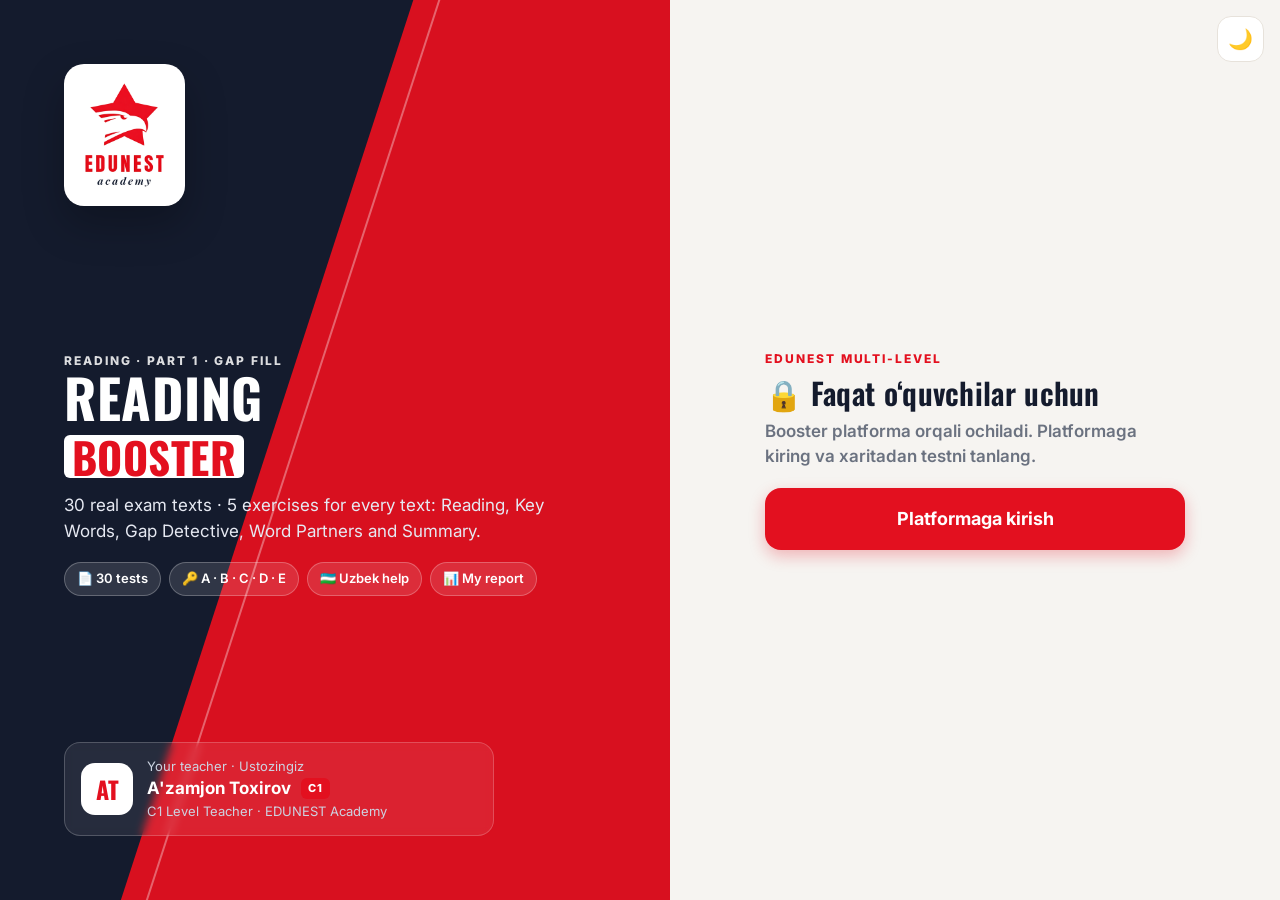
==== commit 1adf8a44: "Add files via upload" ====
--- a/booster.html
+++ b/booster.html
@@ -494,7 +494,7 @@
 
 <script>
 
-const LOCK={"n":150000,"w":[{"s":"p1tbf7xxal+zApfH9yr+Jw==","i":"Jo5HNA+EXTUmmfrz","k":"H4VXORZt7I7acbzth9b/fEIwe1VDlSHR9/rOF0XzuJP4MHW1XRU1DVeCwYNnYUYU"},{"s":"uyecluvQfYj9dgmXmL4/9Q==","i":"8Sb0akeoVVD8L4HR","k":"mAHBMmidCcD16uxW6uovdAnGvS6Fd0kXl5Te7uyei5koRt40WFkNRKr9wzigRq+8"}],"i":"aamM76tAqKhymlty","d":"f0YWikFkjApn2jMhPnD464KE34gD5TMDkarFLIHj+TdSgMsnIQ79gvATVyA7nFLL5uon+/yMb6RUis1likcSvbkCxvnP8rJYwPp8aiV6EaubJ5vStEUICEeZx4KW8XG1T8E/KCOxO6ElUdZ0rEMKHUeOJOL4VzIp5+PH6i/dIRyAchzWqR24LCp1EYot4/FfIHXOU3aMn8JJFChYchtO+7hZJE4N1rsBAoMPLxx+E7TtISWwc3VXgOvj13WfgWG5YD618AGs56VQwxdRJelpc5juRWNXlLfy5LLn+VnyPRRu5yIA3FExqCxGoENp4HSagcM3SXmfa05CwEVUsdM9eWufO/KrKvzFXFpfneY4FhnNutsP68ABwmyEBllw0tkEtBDb1uGVlmeWyHTEK0Now1naQi0Xx+Dx3FKDIK7GCefbCUlg5MW1bU+yy9wRaIuiPd5WIxx+zghnSeO01qLxFh1vud31glNsmdiPcVucbN4lyS0gl/KusBuyy0akR6CzXSPVv/UD2djMJeUyR5GbPmJfw8aeWmqK7eOCzx9vUQa7GZwgQOmvTUMCTLlcxUZfjA/EzqKo3YeRRw7AsMWk5rEsYvvD3LPllVpo5IScsokjITY1GnxCK46nIe5HdvmAso/O1gtI/koSsRntz11FGwXXxVCb2O6D0ZIDHcFU5+0TbrkUu/JCDuDg7jfZUg/J7ZAkTSlA9QFa7J3olM7PZayLmNQtnhrQl0cVMdtCmX7Zg0GRw4HYMz5JleVLtirzXwT99iq4+yNu2bJPhrZoSZ9LP1GQDqHeAoVd+m+WarvbDWQ0mT5aAnKf/BTOfPNbbkmwiEXgK8gkqp3KXWJSasrMW3cwUWnkSHfNNRvn5qiTrr9UqGZCp53ZedI1BdzhQ8SB+vSqObvwfnzmjZWCUARYZ51bF2l8lcWQ3LOfzb/0N1vRuPBlFgNZNSWaYhvKVqp0R6jLfQhvwiZJiDwgNMEdMtJQJcVwFOrW7Kkx2CsHTi+67t/ck2hC2JlIuBq4eo7OqpZEI+yVuayLewsaCPlzP2VNgviA8EcNA+AhU9wgo/5d+cAST0a3XY7FMCpNq+z6RLnLv+uzrE6XGd2fgyotJTRWk5vT5zN0ZR/3TWNykly9ySYhqnj2YUmNrUVBKN79nNqVJtB6OzyiQR/ik2BIFoKzznjwune9ni7pDmEflz/NVF64ZWJ3oRwJipTCYdo17I3dlTqvg1+gB7yYXOrhoHMZh/Kzg8+klAINptm75OIYgCY/sBvNiXmBqV95h/sneQYwa/DEU9gsO+pYkma3elxUq/Ld+p/MST8fAEl7drrBR3XVZNXLflHmOBHDEi8n9KF/C+5P01zK/Zkp/VF+W7VEoZ06wRQygeeygyZpB6MRlctHumFDe2Q8yvokSUw4NG6ot7oIhRgz1hmtG2EKhI3oQpQ5vrDMWaGEapsLCsWJTVs3B53uiquBpTtJrEixGxi9k4ffMeamIdoKHEdQqd17MUinzcLQCVwPWRrNxINvHa+7bdFlaPi+xzksxaNeoS7r2hCm/EnnjlGlxHVS/hUtZ51oEdURntTTclFQmN9r9CiZhVvF77gUxMcVG+pJt10X5udaJ5Bzj9+dZ2BRhAYC6u7RMMMdQFNsAgv3xr1DNxIhEYkPx+is+8VMQJMoMNvUF6qYnouseBT+DXRXJ1RNr126ZCemip/py7PrK26nrwmsdE/mNOWfkl6RRh4n5T7WXOoNODvUTljKfdkHWKz+SR+9Vif44Vq7CSD8IEP4ezQz8mElIlKDA6a0E0U3MoEb7JU3tYuATIeG2zsDhhCTdcgPbSc1b47HRRqNGWIeiBi74G8yas2DVnqF1PEuXZlu1aiFafMDMXRwiZXzu4ZGJcK2V3gdkgSNFXJmxItUTmRzUfrJ/ndobmt552gbuGYcdyGtXHv/wglT5cu7HohAVuUMPBP0fBSCuxvZH9Xq6ASuf5ssr9Xamv7pXPhZghr0A67+lMNGGQ45gk3HJSqGeh6sIH9jvi/R0tjhGAg0PoDdE5NBZ1pERTFVFLS7078i4t1OgUKBOBeXEp0S9dbQGTDUbp7oTKeYtOJku68HNKGc8aP0eiYXK9t/RRp41a5DMdNSFiBFqQ9/5QvOUkkJvpOsyoHF3kMmpmmfxRgtiha9Rw6Zyb+GO825OqDZ427eT/h614W+Sj0pKx5hIw1MPCy7io1dr+8ag9L290u+jNMU/yTHj5c2Xpzs6DKNrGy2LFs3B0yuKp9o3eYxsGsc/8814/aBavg/OUjYhQ28NyE4yxRkNnMH0P0FvO9X+6I29lGJ3WWUnU0cz1kQ/9e3aa0OOwFKfhQuXWrfOfLL+23a7V2CMi0yEXuUol/Wy3zw1FqlCGWNqLijlsQZrjWMQ2KbMGC+fzSPcMahCUYvpM+ObbUKRc5YmQOxnc6EzP9OkMHueKcxaK3/[base64]/XZFSgjJrpe0nuHrm+Um7avcqTOSZIn/jHnNppF4L6t/xKlWz809Avd3Jz/I2VLJjY7bArOzNK//HB/3pZxVhbNQRfKM0Fb4JbJCm08Lb0u7uPpObxhWY7YjtdeTWIEY2OOBBx+1af8wDu2KpJ+j/qNmeZ6WM/XirDvB/B1fmz/U7dGexaZHfcALENBwfrOXzZemNFrYkVF3IFWcwRyh08sK5YFWFXrv2o4GsMTajutdd+3HvLHotk12HZmWdr+dz4DzpjN6DRczNngn7lCIar9symVpK4Hyd0R48dAmfbZnU7DzHbECyAjjcoRA/3LSuCwZyc19DAgAZ3/oxzAznh8qTUiUQZUajN919CSbysXOhgmUZ7Lb6e+qNJ2HCxyx3Pl99+lvpaSeAmQEC2oYgHG040v1mo/P2ayDUbdXJkzHDmeH+BCq7N3cW9VPmuc/Go2ejYzBNm5LhyEQM8E4QAUdeWnIQW9q7HqENvJI/Gi3+GTNVJcBXR/0hSB2NOGC80C7vDsbkjlQxywkl85k8qLZRcIaAM8oLoHzPwHjFne6YBpYCeY69a4A+z5XrMwh3bevdgt5Xzu/IPJDP7q5l2ihp1Lfy8N4GmTD0xfQNhxDKtfrQEC+zlSg9EwRpmrLJ6PQu0kh22n6SDAO7aZ5S2sfy00dWhjy7B8+WISK+BbenoPxjfRXxf28zjK32Cs52K5YMIzaHNrsaZhk+cx2b4n0Am1vGHtP5ZOAedW31c/RRhhvooh0DixOHtT7yPCrrhF9wLN4TeJAxZSlr2XUM0wicVWLC1yAK/fmcUEBot0vExjAlehQf6BQdddIaCjETxz/PVjrvQdQ/t2YTNv7sES9O2F+HoReYsUeKaVnQNa3ztqWEMmL94RBqXOy8PNQBKYpeHxAEsG+5GAw1D3zTFqIN1Wg7WnzRik2XhXEdqD//oWtecfGYLfWAQw3BlU9NA8KnrQHDy81wYxMVrCjk0h5uGhkUJTH5vVgIuUGd+3GGZjfZJkd1Dvl/pXYRPyB5j1jNpcAfh/+5o1xYZ82nsabUWUdLuruC/uy+Z1ikBCHzml99xUGH95h5T54W2R6Hbvkf8QcWHmz+mLrtVAZpGXQdtkdV4lMdfsBdZinH9tLLSCF7Tkk4Ci5y2evnYS31UonpJpEvwXtnm17ajQ/Rd3ap6EU2/O8lrMJwCmmLIqxCjUw67kTD5s3Q4lotC6TRRvTp1MS2U9ulF+4kngKm3+iVTguflYx80PQuxgrqXovk/EfJ0Ajvqayv7Kr01uyJPS8eQwl9kQokwpzWOd88eGu4Wt/VQhuIXyKwaaLX9iEYO1bcJfcUHnXOmhExcdZaOu4EKyjE3inUjP8ne0sY3RJfdgrcF3SooEepy/[base64]/Aw49OmksC9cQTGzqT1fpChRIhJFCsdoQ3+JK1SqILhwfTLleOikfDkTpV0Ack+pQSIq1prF8dMe4lo9kC5j6MeHWtBNOvWdwocpg3YMJb4Xj3gHkTxCMXOZLR7FtWkkDP0+LZRN72ub/5T594uMMV5dhtxCR97tmfccLpCezIXMB8C2RYxjn5O7xgQjCLorn8SwGnXTP9f6sttOnCITQ6ReYBQDPTXTupt626JAFY6lMfu3XEYQOl03tz1pg1HDvwbMkorg3UCcD6pToU3T8G28h0jDebAMTO6eAfmTncuBgWFM/+uXZAxz7jidd8TzUtj8GeFT5XkS8HTRzSPutRJRt8/zBYG0kd10C+W8W5pcemPqB043sehFFmx6WI0FRjzEZSYEelh7p1vEOsVNwipgs2fTMX+ozHfZbTc4dFdOHdXZh0a4IU2/dmeoGS/hO+M2ZJxIheotBqaEDWZOZM7OKg6FtdtXQGHXW0grhIsSxPVS6nZg2ZpS/VUxn3PvhbwY8YYBPlgE8bPF13z4Ez8ocA0QlEOOG78k1hn6WUAARdSD2ivnOIjjon1aRG6cDNm6/2FDq0rZ8JZMG1n+zU4q5C/9ncJtx/0oYVHErUGaQGNuC6QUxH4Z/+cwqpdifam3VAbOZu9ZWIeX8iZeYMpwDHLfpS7FHCUcT9etq9qjeySl1BPnoY7JehWSwAaulrUY/22uqNZeRmdfI1OMyXmXKpUchpSXW7GWDj0gTm8b9XsFXCOBEe9TmfGU7pqwEE568GfLEMTSqoFzR698JieUaYrttfMmZFhNKGek8uc21IV7GrG71T1yyzcWbvCawRUzPd4UVo2UXeMHsSN3PxElsKJGOj/N/h/lgRSLMP4GLB6rXx6bXBrkczMkH+nLMoAxbfI9X3wWsDG//2ptMIjZuulrTMgEuZEC4mnBVrI0KJc1o4a0dVFaKk42px99/Qg3HdExfoZe07n7+jwbP299ZcvL3rzPy3gkUGeF0D2HgZYYKZpr/ySt3yfbsCBgdGpRP6JHn7W4a3lq0usNu/icLbZPzqoW9fxqZQATs6vIcfdD3vMCYaWtcrqfWBG744oNv9wD8fn+lAkt8ciYWehO1BICg/gCeqzoiBVnmGAv9qxpo2sx3mxVDKRUDwcUu8PgfLgviH/SzG8wSz/xmUqvm7PbSYTHN3M294cw3aStSbDttFreeWF+30Ow5KpcVe/m86UAiGmupHVjLelPQbBvVWCS9SwI47R4sz/LOXR4Cb5QkNEXJjc09MjGBBjMCpNfUeGmxlAn8gSESIl/NKFeG2I4EPY6DWyAGA8HkHHh0heKX5uFYettWNB+oXWXqO8/3pMfYtmnMWmcWMtuUi0jSnxErQ9vm7OLWF9XD8TbBbXSO/[base64]/[base64]/hSpP8wx4N/Jtv6p2coQ05Pzk3HbxD6gp1QnCtvrkocvUeNg2cUUKe+/NZJTpJI/kCRXteCetLm+c5tnEjEC/IFbDOMba9kBlcYmdZb8ap0EYRhKmfvzgKOp+agovVX/ENySijhZSqyU9xJgXuWuvbmE95AAeCttTS811lfRZ8QZd8CMt6fYpfqg6diaEyVT+rPSS2uK8xz36QDPb6GGqQNcTpeNN9MQVFgXwDTTP6HanGWFG9JgO7/tZSHCLQX1JObEQE9+RMR+mzILXus9yxCjbYTwRE3QAVTVtEdUkA0ssjsTg+rWQOTV9kzrHfRmTie/hE2lIaoh/frMI3m93S1VZHli0fxvAFFKrwbzcDWlcn/pPw0lkza3un++lkOZa78dfNTFT2Q5180VZDnK0+KPYJn3lNJrToW2obpozBkd3pENifxa/bX/BPtxHhlx5fVdbR1aor7zj/9v03tlE6/cRjMZUHbSK9bszK2SK1ljeBdhQL3hgFI5tY44WzaxOq0wtWy9miNVHW1zuf4SdjPx1TqDb4Lh+Fn68V0Tdng2/esYkybT4a1u2A+k5+JjXe9hldq1BYiA+wSCnJlrR+t4Yb1Tgd0sZ83p4ZBCiAdtt/9LbwV7YCTXJ8abGwsBPUiInBGfyhbUZNFH52HyusXZgDnEjRcf8FZTOODp1ruy0NgZycuBbOZp4/xUoTNtXIkdn1b6bjOaspCqnJfBY482Hd6fCsT0jeY2/aunq7nJ0+XyFE/cS5hcYFwEy8XpkhxOEawOVN3UmBHtE46KBw92Ow6HVHlq8sXVbotCTrC4chUf/0jPIQ6oL/6C7P1RYd3AZ6sa7Rn98NYaccv1apozTiMy0BxnyxfA4qF7hVyPDH6AAup5joSkFr3JLOo6C9sHBaPLoht96sdChL1UNtPm5wVKxvpJnov5G+fhdHdzOeg/6uuQ97tA2fSfjzd4DEbgYrT+H7WiRXXJ68pvuL4dQqxcKqPx64EArrwAFc9typXtsDaWkY1YVufIXQLVKenII2+OYDvCB1gp+vOar8zBXrOXrIsTgQfnldA7j801nNGaLaMHqVIB1U8BKUylLqO5/XWny/CHy3ivt2trdpxW9XxNTGDSWa2sHEnyOOy9gkc8ImvN2G4RfAZlBSp3R37hGHPBOwDogEEFBoeDpJs2355KFySRs7JMle1eWcbMOgQVd6ONimkSeVWxRk/c7Z4qDgBzRwnyIwrIaEOXMlxXDC65P7GUgBXSxOibfvz3ryggdypWTq7//7HeJMcVnAfUbp/[base64]/v8SVd8lTU0GtsuSaLKAPHDk5hrtoSbG/Jr9Q2W6t/DvRWSlFuUc2x/S8Ws6DFNTtrTOYiRpPNeHAFj+UMXTc8/C0zGCx08LRm5y6bdaCBOwvDa4ITyzrGjGDevyXoDSXIFQBGa0R29coJUZrHc+V2+cg7J8DkNGtkJ9g8ONMXRpg6yOqV25ioVJFAsrJGGTACEJ5LILfQaW0IvmejD64TmIjSV+V3l80YxHyHTIxlERmJs2Vc8MpL55kbWMHd9TJrGv/LJoY4bh1BxpC0TWn0JWceo92pir8gxpe6NoZ9bbK3bn137pSMr6yQpzakCuSHmHY0gYIXn4y3bemT3xIbfwduAROKI/G0XbbHsV5fxLciuTsPvtrkno2+aEdsukdwUyNRZsrtQjfYtQ7+mgJ+S6+4AtIAWVys4LFXVW+V7mrtEUr6GCusD6X6D5mjOzw+1uc2f+UI41bKZPnHcgeFEKIoH5wjr3LzJUQIvpjfaVGTXF6jatmj+CKwz00vosyQf/ABFeVljJ3aSzODPk579ElwYjcTL7dgiSG8+ncExf8OH5CiV9YFG/aIuZ52doCc5Yp3nJ/7GsQCrpe8SkiI94+2S7UwSihjYVvZJZ29wiLbzjF4mY5K9R4iNJpZ3M2BGC9G3fOnSFlFKnGhJA/v0mM7Kvw2re7jpZGg4TulFltENfnOK4+3jb5DyJIZ1Cqdftfmvjfb97LNT1zBPPWYaShyHY2MHUg6kF5z43RPzp5VMH1zzwk/iR4Jc4LG8kSgoebbjHTT8jRfZTHG6XU2WPQlh0V05I3PMOR8VUk4EdqohO1MBnbftUCzy+C6W1zbnks5SMxQJno+v9boY+so1tVSmNppfwPTAaX/veOMFe5rpiB3wk055m+3prrIwuwjqCII2c/znby5STstnrxjOHW4ob+6zpfaDmHb2rygFZ+Zp1QFrlsE6sik2JOz2l2dQ7WqfDrOMLEWCM2qxI/yBpHg/MfU9edbmCDBQMMqO6AgtRIQXZxpvyxTtPmbvyzaWdBdcV7XX223lyRZ2MLVqjpPGiaOsywJVd4ZHHERsC5/DdDZZDf0jd9AgmjEcaLYRDhCOz7YgY137pQgLOvFdDWaBfNXgrP83q3Zdu6blCd6AZx15DGa1Gn2vEXEhoVTAStKroApFJgmuPwCoTVl90PK8s+GNnQi+gR3isgNtIfBzHpAfP0P4qJCGWOco7G4E9Tn7VAaFEpne/5G7YzeCT4QsQ6T442aC0/tL12goTBZhQh5Lv/7RKPae5cNWLprXTWsJ4433y91/ln2BsKQLjapjgM9RV79HeEEk9ok5bW8mbRyYSNHuBHfyCINvLVxcdHRSqi4vaWdaaGX/[base64]/Rli9LmSQBUQSthzBQPHjA+LV64dc01K59aSA0v7J02X/iudrUMzf6qncUCB8mLWPlklJcPYhbKA0pmK5JytJPCaqZCIC3TdQ0NCk0K2SyXmdPs87/GKTuc5qUS/nRFfNyajTB4VMprEtZZ+UVvEX9Qg3fiqWwRdWmZ6u2um5tqpwzBVRaZwvEqU/[base64]/FR4llPf26B3lQF0aX/[base64]/2ll1OaqQLoY80Uri3RkT8Y60MYBbz+7j8tqHIjOYZeb5SVQCt9x49yMifz98umMFmsMhmp87+/w7Hr31PbCJPVO6fRsdbUJ7XyG73dZDSs1/DQGXv/[base64]/pgV4XD6ZgCuwfiLP9CFuJzYNqcUfeq/xnRlYH8EMHLaAsRpiP2Gu1hwCELnGk15RnAeSwY6VeKD8v+Y1kqxvzKRx0X3ddQAzWQTXFuaDYjRO5egosJrMetSg39DqMVlaas7iEK3jSMCKDk/j3FRkW9I/Mmy720ayvZuEzonIthw30fVFy47dcog0Lxvd8hVkUDlr/PsmbBa/O5onN0W/UaCRHK51uuEp5CRJTwlk5YdignouSJcNH2YX93xkdO2cPi5VMZlQGC1HWuSZP/coZnrJPrMcJT6sUYgHct1DuzBH+cp3fiBasRRA1WURrBa/Z4dK51kvK2GzYjT0MuRK5lNQWENvzpVu2GRoRtji+S6xdCvXsFILIXtuL2XgGFuxVT9TVuU0L83ZRcWXCGKvd2IQjTTXXAavuME1pxrTn9f8+9xixRKBP5YKG8Fq/iDHxDzW+6c4J6Ukm2ijG49wIsB+XOuJRHFlR2qeMvoTGhSbOZW9bKRoAeJChcmWSbclLhy/PqwfBm+LhBRRgX8D34/EWWd9aiSH1R+vRg0w6UrO0skr0HafRs39ulnC3KH+EkdYWdALKF44iMufTAH0F83RkFMvTnWuMyIkGv9F2GukHTW6DH95NKu1MoJnu6vu2wHCNtmYkwrQehGsSLISK7zO09Uy4zkU0sPjM8aqU86su6DSK5+Eov2dfIdgZFrcaGJjrTpPvUfFcNhmrZAffGQDQifb/9DgBjQD7pFFMsMohazoU1qusG4wxzBJNLbFnGIkCIj3jcSpAOOTyFnNWW0lkC02b1h36+wkLbobuv2yuSSbGnlloUtHZKmBUwrYbgocZAKTCO34W6SWDsJx+seJhIBgIccHtvka+ILQ9acjekq7jLNdgWWwvfE3g/[base64]/eo45q7dmmfecjwh1FnJZksEu/45IkBgUAMuSwqpeULtKCOqNHceu8YmKjYmSYzF1eFUAue/aLI6saPSEZNsSjSMvJecDjt4K7rTxVU4KbwT5v7i/F3P3sUjCGtHqdvzRuupLFQzXVXeG0oIeCWKmDnss3S1RlJ6HyBXJ8u8a+drnoE1dFILHlOOqFIw5YTPybadOm1WE1vGq09gL19zSZh6hpTl46vwGg5y/XvHsi5GN2OzvYOb8SxtDLNHN9EDuZnKQjBt/wvImK3fJoemuhWk9dMxIwwrlrhoZtlT3LZMD3eYnQEUqpXrR9ayBNdebVhRKrxr3ul+AnKH3DQTwxyHXb/i7g4PtDmDinA72IL7uBiexItZrclJSM/VhFNNHeD5z7uFbuLjbZO9qmvzNeYUbb7gxbSmpBbnNOZD1PmR6OaWsfGyWnaByqrXi3Gyhkfcr2rAaorZpfz83opvR0RYJUBr6W4lWGTk0gInFFKOd2CWM8aSY3YmJyoJdgc5TpnhKv/CvE5Aenrsd2GQx/dbi0cYVz/iGPPleW0lnZEgdRiAO4dsElNLUZiKALzgwjNyb/cgFDy6cHT0KhZjOM7nmC6SukyiYFNZnAbHoMD3Lp38DwGXAnUdHWohHXNuSim+moDU6QlqKTA1IpxChms2nqWOmbpO+OhYrq0Bn2V2Vx2MJzvDCFbmH6oesl3IXdGlf/0WEDIV5CQobwRo0hpaQFNWcAKGd1JczBvAb5qnJiK17bkHuTfgj56Y+ssC14GeP3XM5Yh/7rO3vkjVCp3nf8FMe7R8A9KugDpsMncaqMWgj6Q/qlI18ABlSouQkrxRmiVIkePIwaO5kHionjQ7JW0TIHou3Iff1og9FQqqE9sbyCjFftsAgILWGUavtmtit5wu7R6fIJxioxN9UIa1dOAbh2hGxARc+GXwX09kL5Sur/y1uI9xDB9YMKAXZKS3phD+eoYCoTKIyop8t8Gax01EFquk/+t+7C+AdeBgwg/qcKOnkM9jWJpDgJYHxlfPx+34NaAq+d3CHRKqZwq4wY6BhBYfz1/aPPKZ080qdu5UtW9zSa/CMZJobDsPFAYtY1Cqe4lf7hZG+aB7RLwOvVMfBTCYXE7rEAcGjdhCe/KBhYiyYWph2KgIFn5ouNcffWygMt28k/MJmUpHb1FDf6X2Li661a4AoWsos+oNSO/WTDWuNiAABFho/xLhRvfgz1ZblqNkoH4iqDMdE8jixofOFTlvq9NxTM/TQ13rj392rsef+g7OhSkJSjWrV7wZVX6j02uvPi1IGiu5gU4vB+oFi6J3q06xDf5ijoMKDJ/ByK1Z4hRWp8UAOlHORkWSOxLmdBoDgKROPU4oDWpWl/av6Mwp1OeiNZdI1LPr9omzBP0OdQjcXeHCmrqeLbcDJY+AcNRaHKFj6vc9aO3ZXCAakzvKwR9X6nutiFKgreAqpmX0ovlB9s+SkSSrDSyt//k3+J9uIfTDkEsx8Yv4kqFO7gnXd7ydk4AU6e46uxLdtEcfMoFN0P2okDg2hwl1nvev7waPOgfkZNuNEYGGypKsEXlcA6HkRS/Rf/ednT0PN9rqyjKpDfLsCmgxhwTQUwp7yVlXnTdPK2KXNDW0tr5Snb82JpWl2X9raFEvVWA2yvE5B9fhukw3BExP0f9vKmgxS6wXcfFTnuOX9iIcm7iwnaxzfJ8RbTvks/1KPsPR7TgereghRlTMJiUuWCid6K1A8BIeYpLlmB9GKWO7zxWM8e7JVytEDAQNqq9mxFc1TPxh/gbZBOn/v6R9EOkTvT22HfCOGAgr4jINH1hBzutVQJzEMWaTF61kK9plQLd4TObudOgJP8/46f9SsdNE6vwFN/[base64]/vXZz8Z+fzDM5pj0OmWATLSzt1hmaj4xTKYCoFXAgi+SQDf+33FZQpSpGD7Kl8DpHFxPa0FrSMG7MZoORsk9UkL8ORBxSmRfdz5VOnLA+giZ/4hiTsG7VL/6PLm2kASwSG2SoU0MuFtl2S9ue2E1raePh0LImjsiPUi4+jTT9bw8DRtH+Nu+xsSvTFOxJiZo2Bs0KTNkMrRG0lm/v1pus7Lzk5kMapz4bUONZN5TPOggsZrutpDvVhPBGeNCo3hA58W4cgQGyaztSXTMtDh5DJJJeoIJvcvyzrRzORtm9Ok+rfcnugJRgCY8/dVjiL2DUhyEDR8H+FtRrn+p2OM5WC9TIJMwVxgIgtgdwTVXZ29Hl5mYkqF5lGwHHr1Ks7jb5qy0L9wulyquCHg2tFG7jj3EZP/H7lERmmfbMsmVTrrnIKTJfdjR2bYZncUSOMQbD391Tew8E9rsbEg1oI4NiGnGZ7WTcrOIgzqqRPuNdTPqEMFOHOumLyHaqDYRORNDjMOfiv0qaTWJ3hNp93m5GwkwSqYzsfoKc0HihaPhHd4kiKOcylk/t2Ew5nJmfNIAODBlcV0lp6rKkmA48jaYZct0PiCB4vgx+850aX9r5up9xoyZZTV6HW5/l9YutBfXb9/uV+Eh2Fa+tbiv3Y4nnXnkA3vMr0igd28IcKMzZRqZPstEbzk4YGfiWVVCwZjsDjA4XkT6izbUCefnTuvDVOJyqqxYyYbgqN5eM5i7BGx8xgrJyy+8Mo0i3tCK5/5eTMNpbXvti8LWwcjG2c2wBaS/7L4Tfjgg77Yxc7CRHt4wyyIZ+THZ3cJq0J4xEmxqxUr1M+cE25GMfHi9J3gbqczRUrjnyvwvpCFHSkfX+jSETqgqw5uMzTdxpwTW8wCYFUh0f04SX/PvaRK5FRM0NxKWmJEr5fQ02Bo8MXfsOTj8VCUKeWT4uIzbsiNWGlp3QBOb2J9eG7miuBbR50UA1J7/[base64]/zvy7MWNrU4nv2reTRS2y/USUy5wpt5gi2491n1p7n6XPUXQMLsdzk1U5gww1/KwuLJI7vdJ7KRrIfjJTTMCBYuQwcgS4beCDuryAIfEAigp7/G2cAEJmNGB41NMXETA4TZwa4q0tTPgQUfLKaxUSlGtOiE9G8mkaU5jS3X3UNF76sy03StGO9amQVxJLQXpze0K2KhfPq2ZNLwdBmznN/36hiI1rcyAqjquH/pazmlHLPJ7wSI8y5gBtxAO6heT+I1ajv6cGQTkGukz+5lAFbRXDVdUedaATP+HWXDaobqKiPhmNPA6VsGeNxIP65pzHi4THd3AR0Hs2NTetlsiEq7ye6sXNJQnFlWNJEjBaKuP6NE9zzcQaeuiJBqe9AuNGp+SFqxzYVoYErCDfLMzUiAxCl/3NwGWqEvWUm1oIcAjqugCeY8cZ3RU72I3YcKWvwvM4/YS52zOQ6Fu/qZ0axoQaY47V+Zcav4alR7ZJ+aZxpIExmdGZZuWt/b2ZebaJ0Jfsne4n7YMzfoktUcaEXLW+QXJLHlPtvpU5YyYHWhyxnXPU7VNHvTtD20vIuJENi/jDdx5+sOdyCWyQNXYT0DIa6FF8emnfse9ihlp/2b+t8Aif8kaUNTYOoF8VZ7l1P4Gqxwb/XCb4Vvji//e2AQYqYrMir1RAGifUFGAquWU/mIz3mVNUCVK5yVcdkfEl/v0YgtIznVWIf96yqOGN6m9c1pdsG5WycmoiJvOwA1gng9eY0AFIXUeyddCdGKOCcdCyxC9jZzPH+tNbqTh8OGiS5cyIFszAo3bUC+RDSt6ce0nHUu2IhiV5Ad16N+HtzigEkzNzXOwICkk3PVatsCioKEzV0CBzNouiDAern/d5YamXY3KLyTbKAqNuGCMdw25WhkWPrnGoy6rDavs4Rj1tfUVeTw4GnDT+iAoVg7AFvlAmmBLcaEMm/ADpQlaQMFduV5XaWTS++AIia0C6Vnxajy2PwadsKxKfVj0QxBOw7sAhLxCcC/sFiry7M4fyxubRffmiO2gpzAfycujoiMX2zqVt0wLwzUdjrUnyajyyzkP3ut+cgXAHslnET1Fd2UYWV3yq6cpM5QkDBcogwWa5iNxbK4gQqyhSlgJC4hQFJSin59fA22NiWhHiTv05tPNcfQ7v6hOsCsXlG3A3TlS8DY6TUyAG+8vWwZJQFdvDkp/tqwr7hRdm56b67xOD/HnLqw5NQrjvY8gpOke7H0HYvK5MXmeOHh6JISbUKA3mJdNyj0OFQKe1WqFod9cwtXyQm0OKbuYGdXdc7PGycP47YCA4o8jHzdKJvqjTDJq+p8YJl42dsJzIbnayvj209x8O2D/q44SVVYcSSJWeSgBJhDe7p0WkbZx2n53iwfeqLHKtcOebXBx7cNxs3TuhTp2w/ahtvvYH1q2nsyTtpDthk4inXZSGXFJ/fdnSW3S9OuFmfKaToXkN3/ySLTUWLMf5pF0veX1MC4qRXOzwk+7Rz+H5W60aAYzl7oPZ7WoiNJA8X6zyLlZQ1bUFy/7iuhjYOwSBKIoN3MT4tjDOYqy5SwXvg9d/[base64]/YL9Zy9Y1s5M1Dtl0VP9/4INji8nLXn79anS4ZZ78y1Mlk2gGF3AOJhh4cWo/ckGfxHW9LGGfCBjvoAGY4+vTrvJlql8zYkGzdLCUNPxBioLYNXJ8r4zFBM+MQM94TnUHW7yhwZRtp4dteyFJ8z1NL1UGsMzD/7FKXBFtrAccR92od9goofaMhD6S30jTyDU49hMFZbS1NQJwTYFbyeyczl3/[base64]/MSB7IAyP7WOTOr0QfHxzFOTh/WEgzlAnpBvH78cQVDBNlqAMdVtOgHBCZFlphrwfflZDJPVPcPS7InhuiqqonyPr+SlpF3Jy8en7WG1du/KdSa82H1DfCKp0jlbMXqPOAlQ7DxHSpGg6z+b7VG/9fP88VKWd9njlzui02XYquMcJON4mRuqhhw8ttP3GTyqgoAmEyHDW+cnLbmU7X9HtQH/bApEAblMALUYi5/n2fld6UWCljYOJ+u+Lx84qyJmcHN9OaUS3ml5KHEwjBbMRUTMUmVZK22Mz7hKAll7jF+31pXWuNwJy87PlesR75hTk8v83r5NePQVwyCRATRB/DkQlW/1oV8m3UThTJbn8jaq/LMzzVOktWVDemwN1SK+1wLhTeTrby+B2QNZKOGHo83SDslcWX55HXqJg5tpi3jid7AP2uh1osFkp68gDWW3mkqV/XVUWK725fzEbqYg5s2FS41UyLj74e7PCEIbfnM5vZc0n5IMAEZdEry31cOdZdfXdKs/ZF0dp6n0oaw3wb0My3vzpPGfrbgSqUzhrfnDwTp/agsG66OW8q6QZTKcRwL4RmjDHqquPUSxNaXQCHGGoSig0LtCRODHzjk91US2+Bvg+vNvOlriO16KN2wC/aRhtGAUyYmgtUUM6KCiumcEPIIu66NOZBYds532dni7OFdOdJ4ly2IxYN1hxolGGgVp94KNNE+wqN4fSedj7uUeqZnFsS6QCGjmkei0QR1PWgZqQq0I/VjkvK1M7Bvj4XH673kfB6v5Op66k39QxMuBKXF7BEpCnSjv85A3olb42kWHUbHblVNP/O79GBVqxVxNcSVAiKpjtA7erMPk1r3nvJrXn9An7SeG4z7BgVIAK5PfywVbsBZv9pp3R55HAm859dEUlD6RcXnpTsA6N4GwJxwo4cgGVQsiLOtjs+2svq3BH6tlrodUdbYNqN+u0Kvz7J5X6qtC+Fkw43kf8+z2nDEVfch5lWHOx/SRZXw9A4dNvJ3ltLPM7G8UXv5tu6UHgQLm4DKzl+sRm+lSsSHNnuNbf7lIFBFCk4KhrZCZn6Pkn4juoNyJ+BY1diq4mzTPnUsO1NnZqc2h+AaFmC2mh/5RdgqvlV83VvZcYLeocR2fU/mY8/mOWSH6KO0UF70xKYjgMznZBNGEgzXSyqEGOA+60WmU7Z/QH7xikgsYHlb5kCq9DUOPwvC98Vn0dVcMJ85BsfFgD7+7ARiKF923heZU0waNbgnX0/nhTnCsLZNfpY4HDm5JSGu3sbeSrTns+OB8LuW0StoqKlvS8v28++JYolvvoGQ492fFW1Td2i5LVMtYKdZ37dFhV2/aJPZsyXfB22jOtxIOfv2wr37T/Iv7anArSBogggG6GYXyVAndYRn3deWUHo31Hoy404pztwrTyyqXJeqMEdSCTfzj04EzSoZRCHRNba/lQgDteUjQYBu88zgAtz0pCYEKhgXQHdGbbfPWc7QBZuR+QEX758bNl9NAMFiYafFusRr5THstZU0ViXnmdG4T0xyWnD/pw3R2ThEtbynW+ch3nSNGbW2+L/SllVKYx1YDnvmjLEbODDIJ9YHm8CrDDmmQshUUOwt7rCTQPuLN6pIbm9f7GUj7/[base64]/3o4g4QS+eJNK1WM4KwmU6GVH46+t/J2wURFDP80FQH2i1BQ9KlsUM7aYv1nZteSFwEF+oFgHtCpvN9vyFwXIAQuqdqrVwcrEzkaQBQWq8taFhuIpZJGp5q8Hir80MGyYWDkYFUfqxMvo2DjTym62wyTS3qorVH7pPOKff5fQLgi/nRi4rPiDGG3mIMEhwORtejiLdHw9rhMs6nmyCVIU6B/y31cIdqmzKPz5nsm4PfbWbRaoK8rze8+Gce2Z6Frx7EpefUdvrdtVo8cL+C/e6Kz1yK9lNUWx7druMdXehOpA2BshpL13UNw5oCW1UDoUDtaAaa9MHEevCcpoS7K0UeaQ9LSWIj47Q5HVi6VfYSKZ0zRi5KM0oZ9y0WqIIJH57yU7DY7D8+BAX6GL8eUEvO36SN014cT/o7SqffKLOE8drVRIg9+6FeVxyVItEFLh7dpIHE2Zh/npaw3Oh+mZtVC4DvU9b+PedX38JpMc1PHwP8TYKegmjqxMJ8T1UwrBVImLsPdmi0OZJStBF3qG5gha0Dj1BM3h9TSEqFT1g6mnZFgCB89GmdGdA/[base64]/[base64]/svx87hUAY4a9udrGUx1ltit1eVMj4xEM24oqOYOKOIz7Wndh0IHrQnLnzHN6qIajdEhUc5DyAd5pNjnO/SQgHgvBtk9U1/WF0kF3lZrF9BtMNqB/Nfx1ztPymrPiTHIyWjeQN6OvK2MFzKNXQ1Tt9wk4AoCzQh8Qy+EcYtAVt0iPqV2T3n+lbyG2hezuZ4X43jpsXoGKHb1Vjhj3KqaoMB8C3+JIbxGF/eZT9f3b81mYErG6wihqcS3wm3oWnB4nn1yYRruTAw8zoXi7awrLy2kW4EeG7OG+0msch7PvDe0CKPfzp5i+fDKNhCppIF3d/KHLVWGhcQEAxEdGEqicpltB1TxAzrPrqoxKJLMgI0eB2TbCDMLd2m4BNckUZf9R7qSx8p9lD5vBDJokqy63Ne0/0KRpqlHJY4ga9qcUJtjvnJEhnmlkjNpOGnhkAlI+oxdPBxWQGEwEAxkAxQDsMpeslDutT2f3dW/4sDE1HA+adP2ck2IP4g+WslKyF/fDg+K1qptzc/PmccAvDypQ0WYsuFUnIbZoV80nTOT8Qs4SloCfuFLmrrTdVLXx9LInKNay9axN/IUyrwIhezS8sDmW2bGJ1FTixtWv7hSXNUyV6l2uPXDqRyuGm9y/3yv/5q4CKCRYds3XdohIqzAqQg01RW+l05DrFHnUH5mhuFyVmXUe51e8pyEGMvtE3/K29BufWaHc7Qkc+lps3HJnSt7AgvIpsqVk2zVNwP+u0rBAzEORGkzu4z6FN0YRvLwXzCamzQgyTIOAm8a01c/lzf18WloqxZQmx7Fy/HTmxAi4H5/YKGyWWGPJVCPGG1JrYC4OrilVwW2Az/jIHXo3w4XcV5bONdfWwpFHMmWg658afHDeDyRWwai6iheYVVRRhySq42DUmGZMLJtICGwV7atzNpDiakUFXPGW905mxI/bKZhiFp9CAEVafW51fH1EhqE51IaZD1JJFtZWs6t6R48niOu9Xqv7cywSZmJW3j7/9IUX8WPgtcF7IZMSntxonGR0qNsO6fzanf4B86+aBkC+gtx4OjcsTQv9japREAInb7gZXBfPI6MH4yqJs/W67LM8cNY7ATk2t6Od01EVjdf+ACSjz3Y3ksIqMixG2LqmuIeV9Vi+PzacUcqawYvi9K2PCra/0TMK87j+TtvDFwg5ONzOhlkNwS/kRZe655a8M0l/Bo0hKCu+/Buy1g2hkdL9YiIrBiDpbHFChLcHmFM+xZ/WNvW+dKV6bhVJSZnMzuMzgoZdUpm9h3DDceC0fPa5QL6JCyw0IsxCyUpLhnHQ/t63m1Av+JclOFoLybSf5pgNSbLk7MdtRL3Ekl3X6isHGyyMK3D1cUxKZc2jH8b/JOuKkZf0cLuBX5q+2sWHzkVrkdaGXDQ0dWZ1yBWo5kInsYRaiiI4EGi/cQm5JuvficYNN+H8oiVZNy0VDzUay9WyEevGOxHQS8kF5s6o2spLrlzC5APrZTEOX/ZlOXPVPDnkI+AbNDWMJ8Gygh7XrwFvYyRiPeSb9B2Gvya0NSmt2SmWRn+rOkG+e4HMbM/S2QUD2S73VHcU84iPvX/[base64]/HDaAte8xxLqhZTpxsRpEu2Zw1iQ588trYuzjYsEoR+sGo58Z1HABPcPBw+v+P9aDnX5kXm0A73aWkNDg0KBGXYJ+INAyZX20TZjuumR5G+84HthF7jNX5Uf5B+s++O8hLkhtyipMIyWw0sKy1rNz9ZVjm+Bp8YxO683VoDjWetWhfa+es3Kn2Gn/9VECXSAZXfyZC8ISwaNi2k+oGqpV07XpJ1fgIEeZ7/GZjopXjw7k1HPglc6Uunr88SxRoTVu5BQHydSAm7I+dvZ0zkOCq+jHHfdtsZZcTMH0F4X8w/[base64]/yapIpqrLcK44B7B2vSH8HJDftn2+b5J+4theD9bH/Z5HNmgYThkEDxgOhoaqP3UdG/17vAmC2LkHSroBRjzYZ50Tx/zp42uKVwQV/dgRx8IhtC+3XT+GGd9sNNrsyTZ4A3Hs9zqdz5L8MvdXO0+eiH3BfgTBE0SeGV3LzH/w0EL96HWhiaM5oOZCXKGJwkyCl9RwCZLKcziDPTvFOITvSw7Uka4Vd9pTyC9bn/[base64]/vw+qinWOzFAmdSDv8+QGAJkFV0uecSSbMnOYWFkhytqJCVxP2zeX1CX4dki8mEZFg+/hWCZ46pmMh4UV20RAESAo1iNJlelHNZPOT+6WOUxwZp2kSWmT2w+xJ/NZE7VcfJbwZOnV2le9gjsiCiB33nAlDhgp4oiTudCEu/b6lui7TrzX7Dpc1R/duscCfFh0bgXZXcdcxi6TAajFF4SmMCFoTUB933bNb5Ql/XqCY6Wroe7eKC2XXi0GJJmlAtg2HQuqAQXvUhMGuOI2f2YtksLtQyVMRIYxcfWyt9Jy2qcIVf3Hp/[base64]/QYep6NqDq3qEWFl2EKx+vDtA8hKw0EE93hSIpW+yIAOG07iA02zLrae46+lUAZ/84ZQikXMKkZgPcyNM5S6Ox20aQVCmu9iMl51f197V6QAb/qKtFD/777DtW9+ql8CgCdxXK2eEbXLgc4rO2KwaeozOvePfeCPbaybk+eB0PIE4N/g7B6mfhFiZ1/sHNaBx/0umb78ekgYlMh9wyfpmyRV9yMn7l2c8T98Qex6BdtuMD0Df7kyiWeDADdIhxkC4hn6oUNIw1QizJhLC+cyfxkHZWiCg3SfiStZbjh2g8NyT5u8hbSQmzYk+jWr0gwn2OxgRTyYVeOp4eckUKHANldIuMNBLOBUCCwWLCGgqcSgWGWtER/m3B3vWNcGPk8rPoVQ1iTIGvtxjKeXljmnfMtT+IlAblXdZtkb9Ge1V9xDrw0n/05KFijFx7NBekXWflTbkX9sXZleg39vsfqmiwC60GogCccug7BUdb1OO7NdEakiwicfHXoTEoMvGQiIYCsME7MyY/KzI8GZA9I9hb/tqeNkElPw4BNfkFhkBE0GcrRiMpWUp158eUMAXbTbEMRUTIT/wroHnr5Y/oou6tHLPRhSPIGmzq1/gH/yjClRAN638aBlIDP74um5Fyk1X/BhnCxpEp8eIMgysZlCnKX3WHFaqhpLMoDWLtXtncmdx6g8JSGotDzgIw+pgLc1eUWkteLXQ+vErQzg05c2IfskcqUm76Gtt4Ufc1MXUlEiGNKm9KtRWYlFeByOqRjcbuouBx+12cNrxFtT9Gn114x/qSayKpgm4S3Z45dUzRZz72pSGniIY6wp5mxOIcpMu4k0TbhsQYNMb96d4S1c5HpxfOvd0/t+iqgYHRag7rN3X9DkVOWOFYqiey6ogYuXQDrh6y9YnnYYOUO9HfXSaxNA9vHMR5AOBWrYnVtgfYdtKQ8et84jPY3YzNAC6ml1DDqXTie46ZrMIW4vFdfqDDNTdYYlb25YJA+/0c8bpJCFezFczcYIANZ8nYH0jyHigwr2PoZqCOQe0nZtAzSs1Sg0XC72YHMsH8EZo9Qju7Y1oeW2It7uL3JfLMqq1lEH8+WpVkAnAQe5IPo+r0lqepGYcEHsVAgbIHdigGKdIJrmeuN5+Iwf9ZheCIyjXN/FmlNtYk5GpBsCzDH2QJ+mUmPfOQUWlisqePqdAEXx+GvnUYoyt7uKkzO/KWOetBgMRR0a4dv/t0foJtPUXobJR8jWUg4pL4ceqNE314M4B52f+3YvWoHlJ63OAY5Ly0laPFt1RBTfsJvTLllAkzhLgBf+9LnajLMUwmoUkg2BCSh+DjY+Avg3YUIRsj/8a5mzQ8K8690/VcsMQk+SOIaPoKy8u+RTdVXJ8MhRdpktyM2ci2QL9McI6/qMW9Tm+bqQo/+5dXqHXAyBPtQ/LqF2fXanss19FjZTUzvTK5mMOu5Ax13axyyW+qvZQ+8+azk6YEV24meQsxtaVeYx6FNSqYJM8d/5e4suMviZjHa6/QRNjLG4HBJAwySSEo5TozStDR5VwkTFPge43NmqUj4LUwSGc1uCVZUgICPrFB/0l2kWGVO/UMSwOBw3MZjnKTJXslP2Pqt0b4vUou+qeXMw5I8xDNNijujELzNd2TkVeRdiGmRGZBOYcNq3oUh2McAIZWlKOGIb68e480BkPgcHALE+Gt/eXQHWvq1fYHbHeOBXz8Vt1hKLaatVZkKRpETqpkN+yuvFIRyCGBoNF+cYYxQpbIWd6FXgiCUaNgY110gqjrCjD093HMAvxpv6VXpzpip4qBWeFmfqR5K1g27/iJPYuAxjfnZj+gcd+O/Mm4T1LWGiIZB3McSyc5a3/6680QvZrmVJFedwQrYVaNTRi33XfFYX7hMD/tMrwfJm0wMgBQPuQsD9xyYM9tamE7yCFqZ1x4iMRi0nrLQCnrbuU/fWEDt4EBMr98CH4u91PhSAnsSAn9cpDJ6yXv9MQyIfLbObJrinq+g1bYpABhRrO1idjWxIVXyTs3/o0mYX6lzJ9NA16aE1IREgyj+YD4oXfJzl2/Sa0Q0yMoyTWBCe1/tNP7BvpaILOYqFEisSMppGg9seoVRaz3e79DjzkWyNf2h99LNpBm9Hw0TMmakGFDWpKeWeZOQpQUn1o+yXcijWfzCDh5+QvAUgRwC+Ls6q7AY8g2wuyHy/Ys4/IwVy9UFD5vhfu/YyLhSqQiDwYCiqUy0wb9D8qUNqMrYEKAy3hBUD8fQ+SWoYOazJNzEndJUQs6+qhpFQI6R+76tmzTFCcGEIKuCywXpe4iz4JjFh2SWZhF2rpDX08w060Z3RwPQO5bgr9PrJhNkr7Ycim372pooVVJwgnd4iHAhrwNh+EmwGn8ZLIhZvkvni5PIh72e/leSHVqS2u6kLvZpQHyXrP60Np2MPgZ2qfZqrcX9fKmLCSlEkHbsNpmYF/2t9Qct4Be69BgrrpAdRX/b3LOXMooq3zDqWTgZVuS8WcXO6w6qY+LeVIyRoMvdEyEsqa7zlRy6Wew8ZF93FNEHO3vp/pJ2oFBchIsSyFSfybUIPjcZXchapQVDC+z5oE2HpgTBlkh0/GSvQv98RGU6jTKn4ugA9/lgVXCjyDnKChgbRnZXRNSJiCA97tlPExlPdu9UhjPP3Eqrdo9nIvEOD7aIUuBFqFmZ9WNdeT63SS8Wv77Xnng+XfHhjF1/+THAweJsg32paOL3MkZxiHDKrahFvkLoXG7Zz3ztg9D/7MBaHr/dhifcT0GijS04K3B8FdbGHJeVl0QUYoEM6RjM2wXJlbcu9W1Ru9kn+gUweeqSf/FDKwcv46e+7mshwrrQUhs9c6PjgKug6okG1kR7awrB2zQvWPLaV8kQLXh45s5Y6uoz9hdAmBAV4z8Afob7ZrBc/3PiNfRFWeAFQ07CcvF2nJ/n2i4Qq5y/O1DnRyhvAfZhBmpTKdOz9ZAI4yFIrj54XOdTgNHE4c3XhQrzLJ2lVzNHokiXSZhhFpSlm59oP8+r3Kblb8ahnFE+a4zKWNQgwl2VjFwG2ZPXCD3BXwEVUS6NaLicUJHfSBrbOQ0AhvitN4HGGtVf8oJL4Cb0RcGMnEnSkaaFZ/Ch3Og86/5cu2qKVWoVcf8JUT5P+XmpwNfnwogTZnXImzbTVHIlmyC7TZsD63NFzm9RXI9oEqTrjaOZN26MV1xe24A6VmANToIGyGz+V5XFHDlS2M25rHWRyQ2KVAKvlcvAdI+jmTB7i09tr2C7piTdE984WrpccMML1dvUxmVr/Qm5BPHc6i+6iXe+vGBgKOt/yEyHnc2JDINw0L4i6q+T7VZXaSYTVD0SUP9wq4lOesjnbzVBofMO9K0NN9RYVsL5aSHXI85JdmmGALU4DCFJBLep5Bcse5TGhufs/g72DhvGYrPbPNFU41b1TuxrvHd+Hs92PJESQwaE1sgeXAIk12EGGBHjZo9hSjIegdcU64YJNwYc6pvHjLYiLqdpkA6e/xIi34/2GWlx8NNirlqiW6a1cSexz6E1zZHWIzBtFsyBWV0rfhjq1E2jzxU+4PD2fDz7mEvIvjopoJyDuWFEQnbCFlyZzH46VFKF8cP2DfP9/YcdRyrrBivU6wWsIfE0Wi4k2cUv4+i7y7tVbjXRrRHo/1m1jqxNTDXkWbA+9LD0y/DsoSdtrepzv6m+SDWppj4mDjzJlGFhmMBq9EfMvxnwXQ+OpH61sw+Qv+7iwngLD/pei+AomDZuPyfKpq/tQUwRNc21cfps3PRZlZCKyUb9sqZOOUuuHxD6Ud50BAwzs8AMsHB6m/BYVOtZ7/fdK3gFWn4CWPzrN/fl0ASevG1z74KifFUoiTxpJ3MIUperWRbRSB5D4cfOFLtztLpg6aS3ifRhuJsfbSSiQIgGVyshojr2+lXf/8H4DLcXDN6npf6twMQ5xkAuEIqDG4GZEb4ukoGYBSrUPmsxEgr2j+TXekQnTPz/WSjUiXLWbiYQaBxYY4xqLNXMt/n6jI2ddURra/3ImTUDyGx1W3UEM6PElqnFl6yYsp4irygroQ0AswtSA8C68O3+oAfDlf1Sdujs7/Ixq6ek7EzUbEW96cT/fZP6JJDKrs4tD0EJ+I/8Qxo/bxFPDyQE/4KV4XVCYZk3CK5pET4exVBS7g4xkC/BaSilv3WkzsoqNlt9KearcAlKcpVtoh5UcFwLBH7xr9lE0cuf3JX8kFxAWGfkXu7ur+3pOjAe5uMayHskUyLlwAIVAONg97tAAS7+dnSwPByOSEbhb1QPUpELtKdc8Ve2g1Ey15bVQ0/lh5Sau5XNE5LYai6TcetAXgN2Ye8Y0QvFAiAW5zo6KhtoLCASq6U65s2sb+aSXSXoQysmxn3OVO5JmA7lhX46XRELHjPV0jjdSo6rxvSTed1kk3ME/6EGjsbxVVrVuJjYDuNEv60jwRtVItS+ruNfcYz7ELuWF3hiKCK4gxyb/z4VzuLUOGi4hIR6kynG0bVjDNwTTFq62muLFPxMeXENHGm9zRUC5wOaegpmCd/4FUPRkqISeaiCcnfuPp6zomXr3wAdVyWS6euOjyNfBR+uPYMTP9+95mdoka2OsKZ4Pr6Ghqyy0IyXEXDQWwq0mip89zQ67ELwRBsMg/+kA4UNGXANtf77HXulZl+RMTkAEianx6t9ILywYKO5RUv3fSaibeEvjSI51XrsggTEfxjC/RY8spO6LAGAVsPaOtGszISEtHE8Q97PUYDmC8IGYf8/vVVjeJUG/+62n+OImRWNVqIQhiQ12jlACZWQXhb6FqmqM3I6WzYrw+pplvAFfx64nN56gdvLHjTQ/fmfd7wqLbdSx5DQD4/1PNABewYCLyj+gJF5nyr6FAzbRw8m1vRtidnId+IcC46dArrmfVUBPiQnvm64BNEhaIYQZCBsJHCVx5QSxIJlBbksekrTEJmMMXTL2hJunpVjLkMSOpp+I48ftV7sstASsdspBqhzAzMhszDoOFxkutxfQz/9jf8qDUfTGIWi2KeCTL4N02PobTRTB30KkJoaHNba20Q281C1NmCWj6kTsdvdTyAs9M7WRmzEmx0ZpOIDotwj8YBYukwKYvGYUZlsZL/uDQ3s/9bJSdBR0VctTuTwdiVR0qiE4dQsQWhdJivlyK4jbm4SsYQqOtv02dHehkblSss47DVa7KverJAVno49de2wVp2nzVUhxobkfqTZDaSuhjxNek6XSCxIQ2RoB2sbHXUeoRHA5EgI22rw8QNUENYxZYCK+L/YmIC/LMBi/GOgta9jxdQFA6UiLLn86uzzl/v+m/kzAk0yJLMcrUc/75uXRDr4HeShNFXK90f9MvxkP3kvS4O8o9GXmWYPglUnMCgJzSm4dSpeIWyNZvLgNE1YCF6BmO5ox/IDQABqDhELtlSBlSnmHdax3ZEInTacykNCYXuCsFcyMRH3WW8aoz0g9KL5rsyxk9q+Rza5fPAXO/NxtN9wJyq0eIwyxW70ePjJxfCoc7M+1aWtogTL8hhgvCHz6+zJBGqmiShBXp7K4XmltKLrU/VIq37F1fxDgWaTmvNa98glRoun6uE4lf1RUOz4a9ijzZX4onCRcb0NKdIrasaiFFZldEjFm9yjQIdcCi1X+TP9JO0QyzvCQhbS+tFl2wZvTQts8BnB5RbamU9JFsbaaDZIjYT8Hc5iLlKfR/mUwif3GgExFncnJjuTpDfzmsNa+trcCesBiRf/ZX/iJa5Ka+EWV7TSCEFoLbxMR8ahZZBUG+schNLahLx2iTbYT5b7AebSBkXpZ9imSoCoRsjnsUhaaT3AyhsQLioDRzOFVF2r1HayK9TZRHyKTl6wtk7LRPcVlzcj1/GX7mpxTAnKlQqqGUFaBN3l4tZoYBut/TC7B/ihaanQyq92GSvRBzKxxsrsVc+zMFvrDlWBKvTE++koJZoSaTvoSyezRDklbQN1WyqEPDZLpN1vBSQjUHorx+swl6cYHls/[base64]/rfTUpGTIg2J/mxIkPggWu1Vhv6kX1ZEo+ZP0niJgHZu2eKGZvG+TmDHF6KHn0WfdSbnsZdazI3L8Feb1VRopbHl4Ao4PC/XB4678GZP3DbxtLEbO//sX/vAx88Wqdzlp+N0aZ/uO/Vdd1RbX9Qbhfkfc4yPIV7zAoOMJ5ysV6/rbeDGa1ZXF287AcKDgeHKxUCU/JSV4X9DUs5Z9QzQul6fbCO3sXuE4IVN8TEdTeavRWgI3/PQTbqhfTxwaqNH8nzA60rDwNDl2kzaX3Yz5pJzylXpaLHF6/2b+j7agu8niZ9qmEZS1WfJlUQC8kWiwaRHHSP8OsoU1u7KWfKzJR26Pmf+neurkG1ZLNTj60ovdnkJ1nq43Lg+u5fs9dmReFky1cNL01pclIJkjXzS9LX8ghjm0cjd6ZPQP0rRvHfhYjR0Y8jQa34balJjb4zgRm+4E3aiTu1bQVl6hJNWlcuIa0bXBLP/44bBfCA6dV7RIYHSRnTG+psAnTeQQTIURkOzovm91dYvV6GXXvqSDcJObukkD23f0lz+oOS4nUDallcURMbSm6umns6MLI4D3rilJmKl76PSh2/3PvC7ggebi6lh7cDHj4eGUpx5HeCEqwdyBCnNmovZWgpOMgrhUeyKpy2mkdyXhV1a4i/jmdukVm6aV4xZZ9FG3VUJLr8r8dx0X29N5Wv8XePMd2m9k72etKSRr+xMIFFE4qm1wVveKHMJFJkjrwFTRsnwZk3Ha9IrXR4Qoet+SwCzbMLiT3+FKWQa0lYOHyY2OMCXL76idLu8rooZ+Y7tp/oK02vujFTZET3g3X9UbXxAVOY7bH5xwcWE7Sa8sW/AqRufjRqJXAC6gKdCEECA6S37U2cKdky9FfZl231fTyfmI7mxXZsjRIoS9udWSO5FUcdZNwSxZZ9Qp0JlJ3y+d7Cqv6S30nH/QcP4RfqJn/xo+Ce8Jtcg400OlSQAhgYh8YhAu7Dux0Pc9i0rAstIYvPjb2SUiDp4UUnEsnk+iEV6puB/O19vvxeAMI73C2lBboyXJNPYRawhh2qa/L7l9o8kLZQBkg9DEeL9kX1vkq5Smdxo33ejuSy9Fmuy4QDOcJ05Vql+gE8p6k0ltfpkkxGK8QU5NgcnEa8FR1yw2nA9xJyCTkw6hWnQyPTQM3e8vSm159Yy56T1+IwM/v9JlOPY0izLCOEOedCxpNVGJ/eYDUV/Rcufu4PWqYR35JXuWw9JR8F5uiFwAHcqBDM1SgMImmFmdZ3pUB3QEovsJNqXjFvtBmWczM8rwgnECmnLC/iNlsn87vhXA1pyU2wxOSNWOS7bXwiFawfmzszwUe8McnyOO87ZoH54zIK+nQ+ldwRF0Iv8i5GPJAKQCsKiBxoghan/FvzFC3LWBAF403DidanI9fXLHc51zZjP9jKkeq4xxhPFkNA5ze5tLDeJ0tPIUVKmoXDK7oyFaEHv5eL1gaUVH/[base64]/4fm5pJYp/Uap/l51LIcM5LWEe6v01JMDQsawPu+r9D6J1wUYmyEqvDLFCLZwGUSvfiOUTzlF3ovjklXO/m51F5g+lXj8RoIW3IxzM6M45fIaR/ZnKuPPcZeXh1PBTiQM/jP6SWWwSjEEH60Qi35kgsmXGwFmh5a4dBmA+MLpAvY6DRF+nLXyimkXtjojbeGt4GA8A+6hqYccrvmtxg3qDUZ1lssPK3MLNm7+IgiOOVhmeyMlFiFdGS8V8zDbDNCdc5ai1nrSvRQ1Z+nPnKwm6F/E6NgzXVZEF9Kl+Sib1HRw2qaqMWlZi2HhlXhYgFQHTnNd/Q2tb8Ns0kvJulZKsP2lexF27ZF80giAFPyq/CjLxZBVM/bJdWnhyUxcCU1wpH1UHuIZHX3Y/SUnFJbeA21ZE75bcGnY6/3v4fK7/c9IyXCN1iJgOWkgJq+C8mTQsfkwSkE50/SD3IlgWZ0sTOGoztCemIoAQMu74j4KYtsC2G/GEjx/4UYtioChb9P7HHZL5GZXOXu2P324uAVdxa7SORUAKHHquqyT0ekCZIhUOUpwwE/Ae2+/1rJ4vKVlpiWso/+A7aGGpIp5NDk9TTL7qVegqlJVI9RxFQK1KIq+jw1tTHeOPNwqnRAUD4o56JdAz325YMjiU5xX6Bf40HDbLtam40X4NPpbXiJzgHqr6aQ1hgY083J0A4Ukz6VLDMmVwEZmCYP7x46kUZVZ6deS8S2vkTXB+gS0OrJavd8MoV/bg3JIpBzyxySvjMNExcae9rlb6gZAEqQe1ImMwTpVvmjzhUOm6cwTPYddp6Flrvw3HCuBAmHkif7pwjP2ghnfzU5V2qNukaSxJop6C7ypN5qYNixC0E/7ju6KWU4b9TbooFYtOTDa1tzWTWvk+FeazvC3uI88Zw5kP1VmfXNh7zE9pMBJXSfkJoevnB2MG/HPv576Isl5rytppEdjZuNtGADNU+HCJSDe6X/O8deX0ghZtm9mLIvjdat9nihsuxSgjR3gtGO3f72w2k3CeD3ctGAPs2tirJWLgAuobg+cJkCKgQmwJs+TVcC1b4EBYz8Pbc6KAUcN5ihYuAsmorWgmiDhNJ5O2/lVlJj83OwhmWLBaA3QNwpPXvlbrKMQ0H/[base64]/kOzFwuOqXf3NcETIgKXNDgUSBbiyPXI5dyppArFsZyrgXoi5dYIUJU33U3Bvfqy24HV8Ch2u2MWo7VItqD0Pf08aIIkfy9Ji4HnXjyKz/PQ2wZCvz63/jHKOM0Sf4c5xjjVrFXkMeG+88WE/PSvz6hThyQjgw/148gNn0HlU4joxi8jApcHYIAmaUgaTaUD6ASy2aYSmhxH5lzwdkQ0l4hm1LhCXgb13Qkwzpiqwb6lDrrMwAPGVSwVpHW/PMZByiiNg0Ow0J/g3SO60quFZM/[base64]/+l1PL9nCRuwRB4tjP/42gVaHa0ej6cJJTz/UW9njzyXeP+TD2QECA5MVl2AiKw3tb5VG1QigdJfU+/JTFXnStJ+bDpRRmHT0VqPoHoc7SGB9hnemNQsiHuVBhwiFUMCett2HnrIOcL3ji6G7f+EXBrrOsz/BPXfXY8NWdW6i4RVtjRsrZgxgqBjPArxw6pZGkg4EQwq/rTaVD2ic3ymDZ4QV81kaa0nQGwRAe92olgyQioA0l2GbNTRcjkPP9wwa0t/+xfbTE2Db2/FCJ/xudAvnKf+bYV7QlNF01P7e3Te4gBEpwqKwKKjP3UmTx5Zz8rA6hMFZGk53RNZpp3pJTNdzhcq0/+E/2D124QczxsCUIarCZwabm2TfLH0BRX6wT9bJUxFGBlKpIGR9Un8Sgd9iIYD+F9ZrVUd0JkSeuzGNV79oMp6eAMEChkA8TRw2vYNLfmlwUSbnef+6KJ5iqGWvwd7XzVXR4C8yHJ9OxxnJWsC/TOUn8VWsKdr2B4oug06ZI271/OHx6YPme/+Wv1lL6cF7ygrcaCcwkLxGeVVBWTINjbN4h5QuHvDLzcI4YdYio/32vTwOa9E425q256MD6uJTtLXYJ4zfvWbmlG7vIhXo0TBCNhCvL57EbQFIUGwGTiJre/[base64]/[base64]/nvsuyqmEoBTJ1XbSLFkQdqurUWaY2bVM2V+XYBcGbhVmMlDDt0MO/KertMqYR+XcjtWzk5iaU5yLJ34vrTYp9QWJQcKTsChxLFWZlnw8LOgcJtxVfDbPKaLni3MVhbxhvfh094iR2Bmd67gHmgDYPt/Og8ZS/[base64]/dOLCZq9/LuNt8BlnNkI5CWR8u3eMhfo2FQDseYhSrsVTufx5l7/J65lRW5DyzweLMDc07smyJmP6hr0nzUriUwWEAQOdrX1IWGav2ONzG+/beHMLqvqoNl+oAyTYKfGeiqVQn/appJCez7RSOS+eGl8FmXv9toMi3ghE9jXdlAOZFIhZoMADphK6lTYH+yF4ZJZcPq8eOh3Rg/TjhyJfQ0IEgHVmhk0ZsyGGrVYSfLoPw89w/EDFN+bQD5aa+yB/i0sm5uimaKIjw33VCYZeUq+FVPBn3a+uoEK70pTZiREuLVFNmvePY9r2EydTEMMsupu13DidktYFNAu6knyN4Zn3PiWEgqmSau2UDQkXfXVwJCpHjKdZ1tqiyQ0PtcR2lBWoSi1pdXt1KKX3i5yYIxrAStOEb1LGZyvifylMPIeTxNoJbwV88KGR+j/5uovU9Yj20OE0u8BCsat+UsntYLxK++1tsE231j4MzdGwbzojPVEkJc+xN/MPT6FIWwvK3P3gsejNvd4XoK2ZIXode8MvMXSKxeo808Xy46jNmHghYo0MO6gDuBauV9nZJ9D4wmlgl6BPymDYicWqFavR/4pJoyV859YlV4UXIIIbgbs1PaEvXR5y50QYxTi98nLc0Z5vxUSwjFH8dQpmTZx+L5ngtyHR6SJBTRRiTJ+SrDIe+QcMhF4NJIcBtpTkaw3ORaO6MjzEa2Z8nZTYZNiLP8iNURcrDUFwmkJlgqpuRVuMG/NhUefoBZw4jTa7qmfSX4RQTvQHMVu6Uih4jSPp0DwUIl9lJylkYncouJLNQ3huoHkyMMDp4+xsxjnOF4PF1bU7i0Hi673SyeGrNWqSGHqM2muV/0K7OHLmxiLBRfYUvZ3C7TEIAy+Rci9Ade5paWBPr7ZPpfpmNorhULtNgR7PASQL6x5bFVWa06LpaqJ5JoJacvyLmZEl24VAiQ0ThtSsbMYhwwopCx/FX2W/qCxL0i/oJ1N96dNAukm3pWLh9ExRHfVWpVcBqSfJUXBjtvTNrNpQcmSYuCnm3VDXa4JPXppKZ0Xwr914QCrqr7eibim+XMtqn3SsE3zZRWJqjxzLhwpwtC3Ib09AEq/v87Ql4M/ani2uQSMlsU1z0bgXpyFEGwI50X3QAckYAeQYXJ/Z3EaAqEYqpDWOtKsDXaULm2Fkxd9/PqaLhX/2RjKkAYe9j0PDgFjfNP4n1YOksbsgrUNAu7QJ3pJ0LTqQAuvtM1sX989gVJtPR1si2GfrzXv/LHtBokbuoQbmnI9z5QfJt1U0pk7Pi/MO/H9itYc8DDC/4FShoKM0VFEsP69z0ErCqy0+HwzpLCAV+2gFHVdKjrV5VVX1ZSY0mgjnFDZs0I+nDEkJrjeGCYSWExTGD0TUkzst3YqZmo9IuKIURRdMBNAaZAnlManPoJBUyfR0kcBKTMOkd2ZBHr1TsBrDyCFOp+D4WteL9XD4M1oJg9+eb7LDOIqY7/i6/4BiBt2khg0Bys0TPcuNpSMUhwc/gbiTvMpLpqLmLd9LiGynU76FIurmUwac74auEcWPSokpZLBwvcsGf+IjU+1GColx/oZeVjiACgqW0/LeYl8lzIS4bkrayNM9lB9eweNpvnj/BuF4zneQ9T9kjwvOMNFNjX3dFsKcqT4mXRwSNVB2Mrbv1HzeSm9GOZZxDMuOzVTcM4izYYTC/4+u5BycQ7dDM678xM4x+EeylRjfJ3cCfGCWVGrSeS35UxH5oscuNUnEkS3FeqpGPbSgR6eSspw3vbvKbpc5aSHVwfl3O2bSS9rE+BAaXGkXs/DNhVSxjl8Ydf5vjDUkahzqfx4cYO5EHmTTM685gWH4Dz0UCetQlDLmHeNzqGw4NZQjE0c9gpWX2kED03JCIIQb950Psd4YqbAgmDkxC5Fzwim3lVM7j/hhP5HPEDOOo7tiB37/oVpmqSN7d+ty72mGwiTfvV85ybyfPsYi+VaGVo6g/gOWEuAaqMwjdpRlyTDkeWdieOG1r18r9AQHBGl24qGy/DmKOsj5bc6yfD8hhorM6cHaaMWibyWNwaC4j/[base64]/Zwx4ELTEQqlp/rD+tMIdl/tl8TclvM/OGjbAHYODFK5BvU3wCakQsWQR07PcFptH0ayjgghwS0DsKOzKo+Verw62qJJzgA/WpTg5LrFp3SqWnYm1eCKbPxkdT7ri96BGKt4W5837sByQxVYqRdbcN0GwRnSl2WtvvBZxbFhCHyhd/At/zNrzaJCN0KFYtv1yYdLaW8mF92FHeyBBx8e70CNL1AS+SugYWSBNdufI6yeuvN4IgRsxhu8NlU89vE5hWkP1H/nGqRbtEQ8Dzft0p0fPupzoUgJ6umiE6E0QkCSWLCShqNcwwJqKwT5eO1fy7Rjg3o/egECKiyrGhJB/vh3umms3eXikUWR6nWyi1nDQ9Foc3FuNLz1ouo5lEQH0VTFk2VlZ1TEGpr8Ywxv6fvTUnWqXYWWZpSm3a48TBNj2tlMUZ45WEXgS5J07irUQYzwdXazvhi2eBVoTB/[base64]/y2iLhxibC9nI2ytjw5FiU7hAOex4axqJckTk9jApSTelIXIe+w0ZU7gwhe+QwUlu3VGVO+GvYAADseU3uTxCWSUMI4cpOgtey518l4jf8lpboAtULpukoS3oaXyGy/L4zYdy3ohZxdgvwTWobftLyhMDc3Qqq2pOqp+wOJe6m4b7mDZEmE29iZ9QCBQxwkzbm6mtJpSI2L5hYc4dZBvJ2t++bEZbBxAZd//72A+nBKbvFAAH+Nemz56kabmcM1lS6wtklx6W3EOd3LaTCVY8+PdeCnjbbvdGlvDS1k1T8q/4zhHy+9QjWmT7MhcTD7+eQ8+xLrSL8jntdqugodvd1W9Il+Irz9fexVcJE2Hh6LeuNfrY1APMqDZV2GVpc8joNrnv0Mz5Hg1/hAySjn6Ff3otmESGs1SnpbUmAESl4TYawJ+CVHAm6+PDcHaUxjyqGG6KbG5DbE9guc0c8i4ZWbLmItUdxUqxUDwUr917rxomUDUxtGsQ6LT4+VR7XDKT+kmFrpKns5YZY/NhM2IwpZDmYxj46H5pla04Y0/moi44TqBKJsmC88NnOWl/7uYWMqaSX4Fc418GQTYEhBHP5895vyNde17vA4U9cKa9VRRmkXq1DSWcamWBKTG6qbDtQuTZC6bSssoHtLtOkrzG+gOWKENttE7mMeZ5yuGsrHxeysCoq9DTxeu067rvV4CluYN47ZvNPE1TPCtxTMgoG5OuOrts/+VNukWUsS3lrERS9B3TMMNiU9xm5xAz/6wnZncw6vLzfY8GZjpS6MkLeFWCx/iXnUOVUUYhVN+DEDFt+KKv0ApaTCUFQWFj+SArDrayNccQOltmV2m4f9ygbXG/h/xPQubWpFEoA7aFYUp2SJ8GDX0gmxg9bPa42tqW8DBu6algSNQ0B27j+bUcua7vSswhf+iFH2A3cpoHaRSMVYnU9vNNZYw0v/AFjj5rknc5efQIDumkKsPBH8gMj2CabMzPQ2VTC4bWSdawoJh1TECD0VdEvPnWqJrL4dbb/R4CdJyuWlty9+PC/LLCAHKi9GRugc9eaHe9KIWzB38kMANxrt4KrrQsj0sJYdSoV7siBtKaKGnRRNcJ+C7FKc3wI0fwPsKqYJ/QuhSpferjrUxIX0InL20mm8qCrCTZJ8I1hu2WESUVoF0ZYKLXS0tOll7dCp+re40asGIHN9ImDQkveClgvYWmqL5i7FifqS55dECQfDHuDeCeRJVRJJS/D1Wv3YGcFdsKGjO2NRCEf3QgMYJjYClTfL3VkSJZta8lzd3V3VZrYVpLtzotC5y+8cUsWpOKrpOAuzDD/pdshJ/oMp1oC8ZlKapvIq0+H8vNbhvFbgmIygJ/WhBKsb/[base64]/z82LJ2ZqFH381eWavwHri3RzYEr7gAW1/piriMjeiPncPC8Qxf/UVpptzt2b2KX0fSSiNJUb58+oc7W+Yb3ZkWCKBBE5n/vusyp5eYU66ZzReLwe4Lm9Vb5K72txHywyzR1q8hfKOVFWAl29KRl2v6U8Z8LJOyptqTb2XdThMt05yj4S1njxjLVkOuqzOevgNcKTb56SRDgbe9KtO0/MhD0dUYOKzGdmRmpKGrpTSECCIgGYTbQP0NGrJG1tTbRuQMly314cox094I77Z8wcynTtBZd89M216NBwkX329+4IId3cVpZS0mrGIU8kshkh/8oVkJS4dhhlU6CJQqcKFiqMBJ6aRiNd/zj7CwzsicnPDV9E+a0bNkSsOHXo8Y2jUnldKVgn+L4ghl02cA7bXApqBfVfUjGHa4fDvbHs6em/OoZSf8MhCRDbO9B+5YmN9dC5hYZZQK9Qcwq8U7fYUuu5dT13qprH1W2FTVvPdveCmdSWsCYzM7cQTdU3wPLoP9VVCqmvCw5OksE+AlaZ3k30KyEDMwBI4oCyzEcEOfJ3bmSba4lSrmAr3IC8bOkuCS9Ji5QM/9MOFwVoQBWN0Bd0t0uaXRu2ipfUZiqHMBl1R4iPf+iwRehgcVcShre0JaTuPByneuegS5RaRnEzTF+cOED/M8YJ5EHC2TPVfLK9u8lLXNhcRdnUPjlfPL2iSbFswKBey4p1ti5aNpD0UP3Z7E9zJg4zwA/lrnLVGSWGaWhrx4x0vQZ1BUYXrSMLVZSZcdr1tbscf+gWff7rFN4a0prdbrjlO04f8R6c/LcxRvK31ZnOiT6MZFLk+pcbx9/ohyCUWcXlpSUXJTXGCtVueMyyrHhPKBk+bsgRgQNePHFtMZz9vjGvUjn3pBdQ+mBYw3Uhb/mxI64j7tEDzmy6Wv7ZcD/ecdD7oKqb70sIXYd3BRSWG+Rpm/8/uxcXjBs1DyrKPjbYXlyNSlz3y8WYC+Ay8nlF66+JMH1aLKfqi/MhlbN2VENSTwHh3cg9/eK/xIcDZ5AfUcdHwGy6DznvpthreOV70zWFmVPFLFCUXY93zrCmgaKwgbIVHXPJnHp5/0CkYlAjJRcCbX6+SA8HkdDrpGh2bZWpe7jnMG23LUA2Zkxdut9Pynh7UmGBIoxq6T28zhueW6K9vW8tjKL/MkOc5Kc2nmORcZ/62BXyM5aroSdOjnio+THsX6UTrtTx+/MQMdlSMcBJvQ3OrpN4mCjevU/e5i8tCOac0Dx+mw1eq/[base64]/B69tJo3ctMl6plni0FsFAiWRbO3q7eHwLJaYVXLc6DSmh768PTetcEfqfvGs/7YcWieZb7Bcpe50/DzkRDnZ9eV+wrnndz7kwTgJFRI154jpm140AQGtfzjMHEsBFuMi1hrOXUyu3OPs2KVot7H08QSlGcdgEBxul0HtfjIE4/F+40CoEHY1CvM27mhvq0BOH/tKgYdi84kRfAuSHpQ/ZARHymYMUa0ro4v4/U0WF+aH0S7khgG91clJg7ZFH9XDNu+JFfoTKt51fRop/wIHpwIdU5xbDZ/[base64]/5x86gk6UqVNvleCqgooDJlE/MasDW4wtm2EV/GVk3NNAnYhAfVylHcpPZz88ztBgwikiVQaCJ/0A48OJuW0NO6qhynuwlbfN1sNj2xJXuDQ3VnK+EEGnl0z0C1ps28Y7M99Xr+/Lr6MHnxPdomjkjOK+jyE5FZ3Kz3bzYIfcrsbOak62Ga4IRWGITTUEF4rEsJfAfq/GUftVvqFqWnBe35Hs0vKUL+rM55WVbiclcpNTXSSnIJwq4DthDemY6lUIbVp/[base64]/CsT0AgCBVDw/xactqsjvIDhuJ7qVvlbC6d6bYYBwf+Dwr5qw34MIONz5YNZ/nzYfyCiILkZIURtcVniuPjLm0Tsza7ETVoTf+yd2v0VEkHdkYbvCjatg+FbpVQiXFbDGMOwUx66ngAzFQLxIedDRvpq0ig45BdMRHoYBcK+DZ8MKv3QQvROwfzmxBMrnBSfHJ+wjovp3azkdZ7yNDvTT1zGJz/hXYnHyxumctpDAlGpZZzQFzBdp5erxWuNJc55I3WA4gX8yTUPZXE8O7luaK0yBALKbsDpdUt/[base64]/NaUVbTI3zYqc+DFSpno1abE4AgEWyluiKv/MVYsKo6j4Sn8GQY9teh9eXOGOR/i8pfAM3r+QtV9JUeUMGqyCIpg/bgKKwz/SOVsDpXPi7ZNtSLkUcz15P5fWGvGYw8GVsTTz4dr1N+UJ4s+580FShkhxLy5/aUf4+RHIBIjWdZmrkZdfp+g1HU+8SwXWtgfVOFs8n1+mOZFF9OYu+fsxIt+YcxqduQmlecttMwJ9YslpHRx9Oz82F/sHyRgORK7ZJDCcJ0fJsfPl3RHdGkX0Yf0Cefew7qEhliSgxXNVEveYu9RgLWqp8lOfaRBc9+zzvbjUfBu5IsWOouQ4XrU2qudK3HeoOrIY6uYU7+0mlQPJ6DWEfqCpJ/VP+jYpfXYTXo28/BBzWjn5j9G4/Iprs9Yxqwo/BcpK29UbU78q1Uo92ev7pS5kxXPdMjqOVGwpS5D2RZ6gYoAhYQg8td+9gDLC/4X4DzD7bn3ygdEhGh69VaQc49wIh/XIPQYGdDE3KGupqzrQVivheGIPkUkB2ViyZ7pkcFB/WQ+pXC07FZSBcSbt6CDY16Ry+YVHufXjMDF68iYaU7DjsrxpTk81f1JbAIQcFA4GQfx6gC1ChSM8dJm6dAwyPJPv+/TCNZ9iY/Zd+GvuuGyxRafZvEmEOVI7C5TOLSdi0XP1LwzYfaCfDODRhJF7GjoLnDXRq4J/UY9xyCnml2fnr6FWujLJCYrEQV2ktSUGY9q7LQ3nO54kiVovhesWQPqt3cXcGyamewLCcjUzBJDy17LPVlHl5uuY+YL1YOxOO/yuoDwf9aKub8r2KpAscTuZtwe05hYnXVJ9kb+/[base64]/+Z1MNwpeoBM/4PT2AW3geToiwD6CRzC1bI59u0IeDNOf7twfcK5vX6/N44/W92hN9n/[base64]/w4ys83m4tTyWUYiofX1PIT1drdqyZ8lG1we6LK1gUZh40Jq6RyqnxfsD4nbk0si/jW4kmR8D9Im65nha1Okxo5l+2weleNKDip1nYrQZQgU6cqlFduDlcswUk5uhLmY+AyanFItKocBKZOSzIKYR6Ve05R8/bYNfEMON01GQBCfb1K/ygJg7LidpFE7wkuLc1vkv6UxO5JRT+PgwOgyBpTOjLIkM3hsLUPje7vy4o1sTCHTOZWwdYejoRX1mQfHU5NnKQeGMKuLFlSqbFXFl5X/[base64]/zrBdA54DyzcAciYPYCTWXZrUhEZMenDX6eV8+YsKiRvSaXUrYOZP0Ep9BlWQJgjZjXVvOgoZ5+QwM01/vDDrTs2LU6/oLbVx6fvn3U7JEIefT3RU+0C9Xbjr0+f8lgzS3wAnad2Lzgl//PW7Pk0qBpXi0lpYVMCJA7b3ogqNOg83Xt3BrgA8FXKjDCpnjWmevSz7ODJeZEiP50rVWULvOQBksCeaOJ8dyxYK/OJuExsgGs3aIS4Gf+zDDY+obrhcA7QdGezHdgkMQsUgubifJOMwL/72BGqRWCeJTn4wCKiQItr2yujX+uTzr4iinjtcf/KfnAyR0qg4a+rKBeUXRGdZXrjxmFE1FqyLyzc579TERkNmAQHoCkJGZjszwQbWKukLLp3DN8qwBP7ySvuaL57+5bAY6kvw4malrYEzitZ3XkP7JbB3/NOwocpYmRd+cQb0Wg8Phl3neJU/t+zh/CBujjCBskKuO80EIvArSbd8+Z7VMli6eE+HE2DUJPAZgAza4Zj5b/qXCPD/PZ2EC4fQOX4dnMhGD7dIogJgoy4bLLJyeNcVUG1oh9iI8XZAerAoTghEWFMjjqv704Fse/mbm2f2+uTP0wl8k0Ja/[base64]/ciuy3wARlwS1YcnOdLUSN7t9bdfYaLjjWdZ4KVex2kt7JYZvouh+7U1ttWy+nduuoAHCFLVmdN+oMbG1Pt1TjTnGzXLKQPdkB5Q3wDlK/1Ip59+Wdf/C5083JPwiq2ytT0EhwQtttgOuhw0iYOUhh5Mjn0gkXL+Lrb16y9r+7T07vHLuC1gLcAEAgXuWXe16hEdrsRYcaPziPMxZY6w9jxoF+c/y4HkHQS8OrbF6Bjbzd+IVilo04MByMOVRW5pyFNNoj769lLFtXci8+wr04yUWRSy0+w+iUxC2+CnidPFAfXsn0Qoyqj/PL15ZJ4VU72vnL74cNvku4s7r0fhKZ8OS2rbMfpLG5gtN8XcfkXbAAjSqMkGW5I9V9uAQQ9NvWPfWJCH3DW8MbdQrXdr4F07RXITC15W5a/G7Kzsqxr1ttwI2CQYHbMWvwDBh7lr15lIEUIU7g7+gTpluQ9mWL5wTrlERPDLH4Z4B90fkep38mHooNSrQQ04pTTmtQcaP3nog3URtTLAY+tl5uiorykep5ZZTDmGiA06FKmWi2LTC/fb422TmDOqXzCGDUFqm+UMhhc3SoSsBjZG1lWJhAy0VxBL41YTFr1WwkG5fDKcXVsYCU033Z+hd0wPSz/gvV3/X99m68xTGmqIWQN7tsRCQgjED7OENeQyb54/lqC3SzbPWzjb+SzhhFSHnVi7JTV/s8ne3Uf/s+Htpm0tOXyXvjUaNTFG7m5ctWkQhMd/UhGvytAtHUgOp/ppA2ESOpgddfC8iOutaZvuhE2SKAdLsSDer0thibk6upc+JPM31KaB356MLdt8xDuHr0zuj58FEBPu3TLz/CVu5ZobHhxCB/Auk5KsNHsPlmRkl0kMJqcH3uI7cNSG3c6nshFE50g3m8oAnsutjpxr9YsS7YwzeEfRmdMYnCphVutb+F6Ea65J9W1eFB92pKdtmFPQA/JF0oVsqHa1qm4UB70Qs41QY1rSeTFp2nktdv+OQ/cSNDbyTPJqBBK6wxQ8DU4QCY6F11Za7SwJphY4/tEyT2sgOGAMFSTlQfrNZv/0/7mht8oSbPPwZZIuMs6AmI8II9hjQlSfJ6P95UwolHPrnZNf9Ll+mWFWbNBJwL1vasdSXXF2oHD7fHuOQruM6+pXi1sQYeZzgZFqlGGganl6ASHU8JrQN6uNGBcU7oM04dOO2VV8nQqlnOTVaCQ/[base64]/BuQd9Qiq9Q50+6lfgxUKlRSzR7pE03UxPIiIemgul6As/UlXY8HMIZD52p5cSvqleoPUFAtaQ3NJl1u0BavAnXxJuqrcKfsVgR/KTsssRXCHRoXROjI7xLkVnpki37PbxTgAXWfRh0Hflm4fbsuWx2q8jOAICJExANzSUT58yWJPQmGjuqtxmk34CGeJKphlNA2KsxHHujezb4Lis+suqPaeD1lx3G1/NOFmDMT80SJWgClrA+lJuaqFZnkFT5eqhu/HS0jMYf+JvvlWH1eujQ1Brj99KQoWwTN4KWFcWTIsrHcx23DC3zYN2MwY/wIOjIuZ2/[base64]/ew0+7ooHG5V+S0FNdz4gT/oclwsq9eSigZ9lSc9Rvn4XoZJK/o7o2I8qjWpX7CyoWSCGZddSDjP0cQHa+R32fzhZ4FS5Ie1KfhLZwFNxB5W6hlGI+ue1rl66zVu95+90PZ0M5dVxJ+u9/NyIjuaFb99pvy9cI88svnHSZomkfgkrlOvsKgiLi7t8sFUZtNCzRxNYFVv9P0pVqk05uW+lXE79gS5z8qNRkGbTUO9BRVP9Qt1Spyh5vw6lNV62fkKAqDiLlSX2F+MOGZjlOI/imBm9kKz5v/t7oPGqwYpW9l5EDtSr+qV+9X6hKR1cJQ+RWYkU028jABM/Orkw30B1Q3CwfuEB4z4XQIl1/yryzBfzb/Ah9D9Te5ArQBDLcz9aCR5WQNu00jubbZPW9uN8YWbDGsnJujxuncIvOaCvmmx7uaiaSi6o7aOnf2GoCKznLgT18YsnSRSJveg44VKlUO14Udqrk0gh5VFTptPvM4SJhP2lQcNdyWIgUrcC2VxNneFBumVp6Yc7HCYdFsTjgl83LT3/ycrLYrrsH/5OI0rHCVa46R+qgC+iK/8jZTr9CljAT/On6xlDIY1ZmxXyeULmbneL+b66zm/xklXWCyfNxKZ1KXrqPYxJybX+fwDQT1htXrEOvrCaLKJ4+JOTkEBxagJLj/ZsXUpV5IfnOrSnB69dirkyfTOJiH50GtsllPlklz+StcYDKC6IuDp9BUsyl6DDMgOS0ybtud0RFAdGnz18sFJ4250SVLUkvuqJoZZmbtvjR21rF7L/937fFrtQ704f0Lh6X4kdWK/jfT1Dz6298UhccnOSsx3wri8emXQZhfHrKuOcfqDyDumyRWG5epaOnIUng2mZ67l8d9LLbK1v6VAS/7Vs8rUGJxklcsM8Ij+UOYC+FTCbqH0T7AxE/Ad95gs4V6xAiTYOtIABTzsx9XcNInJ9IZzDGajQv5Fuart3ISOGa/ItBdfIjIXx8+a0ED5cYdVeWcVk350WrZMy1Ud+nTcUow4GCOcYW8Jqif9FH+5EG8sGSfq+OJ5NgCdeglgcPm5x3+ZOHuw9Yh0tKv+d9AXL1x4fT2ByweMChJj2bTHPntjQS/BfVM0ySnRbCKLtKK152sL4Dv/UtuAIAWAMiuPCVmgaTmkJLR4tbWNxFFdXekxGZHUrBChuzLf3D+7lZMuUQqTzdD66nYdaEiv+aAiPqahw2i4TCxdxTShBzvcFEOnd2MrGQ8Q6LRY6mTOVu2UtdDVCfrTyIWiTqYZ4QxR+/NYAFmz9GzN0iCnrSq/Eyy7WRW1ZYgb5AbgvWlabqi68UWtxSO5/8p0b10Mt4fPU92Sd0advVZoPV9ZIx+nZeRvBHY3cDIaJvvKhET44mwmPEsOZhy1xWVjAhjSM6+T6dDV6G10hNfMRMwCOVZ/5kYprapnRI0U1MsiUsnMccnrULQ6cjtlbuiPNgY9LSDL19vtSVZCBKKZN+1Vz5MDnxv/SOCgWHxdPJjWBYP7he9Yxmvj28lDE8Mg0543or/[base64]/xkfVpKlaed1Q77BKUj2hlb4AbbDI1J8hoMVustbGwlC83Fhp96kKtavKO3/fvNHjLfOY+m905+XU6XcBX+TXRLkFyWzG4VkXOeRpIcnkZ3gFfJkKAP2P3ceGLQc1/jrqZYMsgLm92XsdPbi6uYd26uCTolECWJ0K8W+fUaTFvTCwCNBvtpRZ2cblMYdkXVDGBLHvGe8yhBrgIfankqDiiohJ3cR8MKshJoCxqDlP/v3LbbTVO9Oo/asp0IpmhxyNETGmufsYt8BUYLv1aSjv9MrLKcZPd/UdmhnNlNR7r64Aa1JIK152WRkesGoGrRJ25W2y4ub0BOqh+iqSTWkKmarRrKdPZIPC0nwohEyt22Kwj8u1hSY/esocX9PSp9DxRcF+1nAEz5yyMqkvHHdyS/fI4OCQl6dMEpp7476BZ5IzIcWATDFo7QfYU56eQkuV8xzqlvzbyU2IYJOp7vb4KTjEmkvBNkNAcrbKDFCdIkjUPgOrQjSEvdFEu2D7KNrFBsSwFKSALbjjjD/pBBJQfxN6tgx0z1uRbqGFWmH/AYeid8Z4oYXZIiPgmAc/4engZLK7c8QjdeA7K836IK4/7HMV3dw0JMxjWPxYBnUn3FhlGo+LJ1vG09qIBpIhFO6njrMZkPL2nK/LZttP+uJ1vf97JuRO0oHJI6waa6rJsFd/NB3p2R6ICtisgGjjUtnzwzLztzXl2YkaFdqRuTNuBbQBWYldutQHyuxwHTotlfqR1XVguYwcg9qnWkY8Ewwp5UfcL/Pid/+aaa0ffp0rkTg3kpmguy02DzkWjSlamnMvDlkcGrTAzb+6oIYPTxcH+pmOeAvy5pU5o5pQoTv6tY3fp/j85mF76Lbb5qJcbGdQCAWYxdCGQLKUEp40M+y7R1hsMXT94i64vsF+MgA26QeN/o2nC/sQFz0lTJIeMalzFZo0cO68xLxs2UnRE/pMCbNdKdrXK7cazP7Ns1XGFvLKArF4r6p7hx9g4EyAyU3h1uRaZdYymkroVnVmYJ2l7OQCs3o94/SQ4Wu9c8kEqQ/eqvO8wDFXcfK37Z256cvrWHzvPU49Gx6ZtiSEpmRrB6qFOy8x2qw+/9kEibRFtTTDz9zfb6R/I+JW3T2X6SfncNpJmeN+sH/Lv1YyiZeqEGYpeRjHz8NL/EkOuis21rSakYsfv/ZWEn7Q73LZ8n+PjUhuwN7JkOp+prHc07kTEYT+twIVHKnlIrlXQZFAtD0agrj/drC9Ch0tujY2zOolyLfROB6FY8hLvhCdS4DBn6R+GHgyEa8q32fvTa4x0VJp7yj5jpTZCY/ccnQhgpszxpwD+mV2LMYVz1HJN67nN6ozW9UeaOkHvTNV9yKTtj6tVYNS60fUQ4aHaRD4/jUvyIWIOiD64t63XgrNSIUpy8P/WgMVv5fLZJ6ycj61494g5UdHJo/gHdDeDFcyJlQBYu1AZjRlQAd1gsV1fsWcsvxBjU+qWDqsU9V5I/cGg2HCluIHL11fd2xBw64tLs8IqFilbuQa9Xb3zlyaHxGVtFYq3Y5Dw2C4OPtUDubb46HiI6nDnCgRPxVM6buU4fUnfcNy/8PF5SxXzPvJOPw2lV2PsEyac/B4lLOEFIiBdML/wCB+QPhwaHTYRElOd+sV4gBQ9AqyO13EBgWvBi0WVMiAObw6I/tIBmu5SrfPiPG0j+vqEtJeogU4nA8YmkpAwTAUPZVOPRIuX3QZDSYf1i39UJSV8psWRtEyCKEwrH07lUS9R5/K8ZOKgq+vS6ownmYcXctrCWSWFuyeZ+gMQ1JYZa/WMufnJNjeGg++xptqQAIJzO3vkmIxfOYSej4J5yl+zarAPx1f57/g77xI+cmcXTLAhSn13d/agf8zGD1YjOaZOceGi3iOwN4fOAvKCT8UrO5kQ8S1Y8FDGqsmUVwIB/PBF8rR5vqIkdVVdJuXX6dzpqAmoIyFGBz5AP3hvinmuDMRsmUVAeU1dSkW/mxp0xTrLlxY9uQVMaVkJPt9U7TZ9n99neIL0Alsv2CK/bPMM144Fqjty/hxgUhTM5IziPxJVzQa1RhaP/+YJ4514pE5fLVPozOjbB4osiuJUIhLnd5ZMMx6w/UMWBpvHz5AGf5sIokymX8T4D7K8XlPD2A/owz0F2pGZd3HgWgk+g1JFmmpX5HXcW/90KV2WXE20qZqRbCklxdjSh/El/DnMxhqBzfm4PI6XRuGiZx0teq5Te+5/eVx56hi1eVnkD3r/3QupyNhPfo4eiFJi/6OGfB8Oy49jxczo8LTbz5vuRHI9dQzZC7qm+QFPGEL5KOhQQkRRzSnYEKny2etVgJVXCa5/ZH9d9W+dI3V9Igca7YinRZODZvBfFxzGWOT+UgpRHKRBT9lmjAbEylsjWLfMrT5EDSF6YOzBEdLZ5FUbHbobRBND30/L2LUonarhAj3nXmgEr9E3PZr9TlD/mQJkylfX9Zl2Q5yeC6eviizY7bpoA1mM7HKfW5otPFD2IIhGPAxjVnTn4tSmZHsW6maIQ/gm6URDaSxDFfr8fXKzlYHf8K1f+FqssHcZxQg7hD3TZZ9ho/oIU068Qz48zIC5ncLCorpOkNCG8PkcpXDgZTxe3Lxvgef1IEKuWgu9yGmMHzvmgR5vC8dk+uUxiicpdW4jwlfDJHme5AnasWzGKm5OxFl4QE5thm9YoJJy/6v+MWmU5kEGBR1+HAhPTfULGJG1+iHEUt/Puack+g5m6a+3vydH1kJd+Gn7Z05VXqPx2kGx+2arZweFOVGXB2nTVJ4/drvWJvEEfisE7Yv4cu6A6bujoIA+p+Ji4bqz90zVSEidaIUAk8NArqNpLOWkO/hEzTUR6YOktO3Y1DlU+n17m7iGoCTizglf6hK+hQnd1dVjmF1Tx3hIP2zWvwpZNPUGcsdAaYGdb4r/rahrMwtjZt+KdN5kRKpBlIH5qcSLAs6kJMmB1w/AUPRuTY3lw/RcTXGhq1hopIzTgYv3Urp3VSBfc7BZKspA5GxDOYeQFwVaafsMAaluKkYYWvt0WAij6026/[base64]/MvCrpOJ1ZaHnGz8CJ6I1WSCdlDGCUj5ISOCe25ZEWI1wR1eCMBmGL0eHZJh2bquqo9uVhMQosVgX05sSNqLCM/9sD/knfn3pLQqjK+00Lx8Gu90oRMzcn+euej7kMCJwhywqQM8rP2Dk4fhNKEhUUytLbN8O8w62jM1MNfF5U+nxSO3+IEhYknZrIfYCg2ICIWEZ6qGq/BTEm/F13VCyJdBtA+R4uGtKSwGugZuWAGSc37+UJ32pEcJscsv4rDNIUOFcxPGX5nO11Zrw+hCj3XdebpnYUKKnI97yvYEL1bvJ/LSTbldYa2NERMBUCrn2TTRTvWoa59fJO++vuxjBY07AQ9G5QIAyZ5e0GH2askLUGY6H5j0vLlYKcbquJ1109tJKc5oZq9gliyF7lzKXI6pwBjj/+rPqlsAthW/+njMOEsUJvp1XZJdaF/9opG0QkIT7OU9YzM9gD4H0f2EBWWa5Qasb1YHlJv19Ax+w2TqpUNv6uU6jBxrckE83aBq1/jpMyCQYvgYS6PysvdruVY0e56qXUzjiPZ8u4VlKaGmatrkjvyNkyhmEGaZ6qFVuN0v3ib6Bej7YUKi1milLCdZij9KTLcGkJ8iXGwsdRsGDAa7Dw5wvcF11NKYw11a/bGAF7YKMJCUGn8p1PyTMQqRZ5DXRKXYg2fvdUrKUCZeXlWG8H3CyogCkzUnuR6eiszaLBy0pUooSw2CrAxnqteowBJO7+UzyGvxl6lO/qUL9wpq1n0QZo5Ow3FyYEgXvoqQkQuxFfds3w7bZsm4x0m7GFK32Qmu+2WJbLNmX/94/KN21MWr4qtRfb1fDgVmwGNixhdpcRCWRni95TDbdxWGBMiJtLSz7TvlNrNzAiaNsXKSHjV0JUguJbhq75xDnATdJbV7wntC4GKWLf9UwMv92WX2lKiJFvHj4Qd7E/2wEFTx4RD+pLvm9IjYHViD3s2sVmdgjap0KEilf7t5+vrjSMjH5ypq854IvDQ7i+43gta+MtCrRARnj8j4CaMhrPyJ/UWNe4Mrgxe64EzYkbnyPEMXFOTj1eYp8Ig/GtkyOxjuBku7j+wrXoTaDEb45U7PbbLZXfIGXL0dRuVtRGyMv/LmMRDPESRQ/YVuwDzTWSYLtuuO88P5917s6vSwlkT6MxMzCQ3gkgZgABLuJUsxJstCLGlBiCJG+jyKrqXAsXQsqAdpWQLqOqNQ/o85+OVImytQbCC7GTD5TAgmVM3sSCFVYarmtqAOvndkovSTm1QyBLqkuQdGV/ofM5xYprtI1deNnZuYt3/wfKVsuOMozFHp1QZgwK3bNeyxw3OUe6JzDyo1vUSIaNzCMKyMfvzu0jv4eQ0sntVd9TtHy4c5k3VNqoJSkzEAJdUSjITQybbmE/HDsuGGJ4LRsky4D7KxvpXRdrvTC9xH7ZiRC2/uSHJBAGs9kRU5V3w9xNz3PDFU6YMj4p++WCFw/+sWxc2xgUIt72KuVe/abuJMRGJU2wqBrkgO3ls+Dn7dNWggEywWS5IYHTxsvwOBZC5OdLmAH/0DCfi20TaWAXJGJ79WMofvdC+RorahnPakmcpw5ntCXgor7CoOpalOWvzASfi89mdfkWVb3V0mJIFN/ZcSRNxFDu64s0BUpd5C5TemRSyASfEdmuLeCkG28xlBfGypx1h0MSe7XNFJ7cyYHhzgS+JLquVUZ33xwsVW/LlmmT1iImkyCraxyhb2Jqv8QZLl71g5H28pLm9cxSSi/2G36sIp28BLrhZtYrviPIrWn2eUgDw5g9B27JR8Tj9+oFRrErrKWeqEPtJ5FTlKyehk1XEQyR8YllwTciPA1UwVjEJjtgV8R5HkKOTX11Je6M8bNUeWNrR9DjgITwuBnUPp8Qe3N6zCkBJPPJ3/ibdRVlqrf+ocVcq29RNJ3mmqDl7tcCs96ShxAnJBAqDLOziiCSLQl7onWdsRcvQGljAJZcjogGKji2xHcU1Um3fXAKCZP7cocPvKi4eEBP5IfBktdjoxJE/Udb54u5qqNkOcYrl4G+nKFo/[base64]/kngaWmeIvPMte8F9lSiGuwN05tBMeomoiTckGIb/+MbMjOhK1t88o3s7T+gEMZ8XoMfU/mPqL1Q45AIsHmGGvhdtest/ItLYUUH7AoFU43f1cBoH1Jzhgu/r0tGKfqbhArUATQh4zteZiEjondaQcuRyWhLY4KLIOIHguhFrxGJICYelB+IsaA/LVHBgypPyJPA2YjPM9YdFHM68go2o9YgpU5NLVFJvCzVcD/0+3WNQoUrgJzPEHqBhUM1kA+bjEoDNSnm5H3cWl39IcnwQVl1fzPvQGHy/kVaGNrdVTJomkrUTy6KQJNwmLP0UW1n1DOTG9asbyiI/sPzuNFkLsRsyE1DHBOTIHJrP1wFJkj/y16i7t6YN5KkKIag+OsF/+MRoBbQsPXX8mZuLiRY9boWwXdNllgBa8k7MPpK+cxQtdXgPJqY4uLwQdrQ37ZQNVY2RSWP5PSkb74O0sGJ5GF3z+ExblJvB1I94R50XKfvfEnSoalDvr06sTRccIuQ+JPn8hqj/2c4n3YMprr9ixR7en9oypOoPPcicNAnZ1Ae38trC7WRbo/hIZ5yHm0qRE9EGb0+4/V10UpqETNfF/HkvHNVaUVnIzlyxvH/[base64]/dJ9xCWxXaS8TBNYmRha1BV8IvBE+uhfr0I4f8WruTsdqTBzSPZCPqlshAqiV8Irkm6BRWifR6/O00MQUjJNtHQabAcv9Am4COTS+9XxsV6/xjadoCZ/5J1a1GmnrdOjBeUHINBRiUS3Qj9/KOv1TbF0AbF94/O9NdQ+I4wmzqHvKelH7wa51YwKHo+zyzZ3BsDIVmcdar6ALWtoooUjfLZhxIE1ys2fFYOK40XrNwX9aYuvSNoL9cz2KiwC/6296AeZUkRND//aLNG8qeDtQC+u+PvnMNwOcsOanLIutn25t/Gef8+9Cmw/jwNQQbPI3ZGSenkTSN5csONYg92s/nTXbwHTOFuNoC/58JBMUNFE2poQWtv8CwEqO6jc15KNgBLnOzBDv1FjaITMtzfhn70ZEPRDgRmToLq4E7WbQFEk7Dw6PPI2SUxwwRcNIFYrysW/NJLxAMUk/dLun9AFq4m8n5OWfiLTdRJ8d1QYYP7TaEiyflXRTw4MDR+Xks+LyfCU4r5aYvbdj8d3dx9hG9QW4zU3oHmIBGiUTFOf4YHTr/9ezT7PRjjYfTXcG5x2nRGxnsg4hvrmsTNDVbFbTEJJ1j4d/xku1ubyBkniGsYapuE839TZS5FPU7CgbZuT/COCGfKVnqJxeWd7KaCoz+5c2RR0qe4fF5yqN7WLUjW1O4bddmP31nv6IDje5k+3HG2uW+mT/Xg6+oP4zeS5PoF7Ov+ZNq6w/qGeW0wKxFyiVJzsO7OGVg9AMZzGI9wpCVqX3qQQZgC/VguFdX6Fxzb4bCkwxUsdOP91CtnoU91oTYZxjn/uj3P09N21jw114VxdWjx5b3nALskcPbyZolyRNiTbvaRiwHY4RFaqopGEyo5BnwCEAWB5Zz6N9LNvfnIyD9n/[base64]/WYXTFKDnG9FIF8viaI55sYraQ3189McvOnafAx9UFswjh7BKXO65fv4/2hqqb3ObP5Z3n4FYfb0U7d9MBhNDqAgehO3mBMqU1/LSCDQyXyeuPfv0VWKCB8TumnuGtmpvGH0mwC1Z0w6+VXXuztHutWrwKuvYwuqWPT24k5iiGQbE4XDLC7ECfbKlNO4HrVesKMgvJr/sSjSrV+XeV+KZN/O3rqZqiV7IhPV5PRFzaCyYG6tuAch+gkTzQCskOykU761iCjx7WV/7f7TCkixNVLZ89bd4rU32ez+UGOdMrVRFyoqJyOqUGZ9Z0WQXmv5r2C05Bzj2AjpQlyhm/o1TWx41c8aQ0RIluXEtif5w8B1m9JowB/vd4lNSZOlwWMRermdXZfj2POwnsvq4EttpRFl+XobIEfS0kny5e5NhcWnsRZRXy/TSw8aUZgrPW99CKoKOovEmeXQeKMJLUZ8Vq/rgnhuHqbyoPJBOh6ElEW0HIJHjDVCNTNmVEpal8W0i/zHLZevVxSZvU2Xki/9swJYFMM1g9uubd8UEBWz4ASy8Q4kD9+D2CAJPBbYLA5ONANt6c7dpCyRLskFUzcn7M24012yoDrm+4l6bmsmEwGa2f/RPdBbmOeq0CthVyjoTYtLEo+2+/C6KJF87rb7ZW60Ndilphs4xKuLaoNJ8LguYOVhCVhh5W+4FcMyG4QSZipSvqVOqdmyVawnkWSjiheXED0TSvm6L1ESJLs+UAX85JuDAoqxrYqJelB7d+JgRMPNAj7d4LusT5LVJ17wyvIXmPdCFajJo+7Ybdm/39X9KgUS9LVLfk2bCivFfhSNCIPXZT4f79Lb9oAHtqPUvb/0qRQhpJnUa0sBcCJWLmDkrYIFIO2H9K/3XEprHDt6NYwaUK2TsJVNcV5zygrodJxPWqtITtyTbd34+6WY7JZhnNb1LBssVtJg65pgOpE8/vCOVgXnchfuGbce5g5ZGbd5/7YmUPOPFNI9G9ERX+Eg9iR9Z8qBcboI4AqPuL4Y8T1XPUJ8BDVdpXlpTR+nYaJ9VBGZgSKEIC1iHqcyYFI6Tcjnq/s65ixwu5XMyet5ehkTTQjWQLC6J+1pAJQK5tjlrgBL1hVzOG0dvSL/znqTxp/hIVqRgBOhYzrkssMSzUW1dtLqgzvtTSCv/bz5pad3lCWT8V+z/R4i+N9NZrh0+mygn9/1ICPOKjdpgMlx4IXect6jNCFBBALgS8CwZYuZroHDg50J49BnuGoLFvaWKU+g2P9iFycMiRXGfKjVmxInx6UDxqTfcy2auOn8K/cUb5r+3o5nPu57JVDKohpZxIyVF/a3AGDX0Uxzt3EMAOVgui+iNTRUiU7J2ooRhHfuAyAJnVLhFl14ipVLYrdiG/F6I/14pMRHwXkxbt3L4dlSH7CGdKsgaLsZaZJTHKudC9qIiSru8OAM1QKQ3I9LLVm5Y4xFWzs7OnKSDegc3jfE7Mex2VmYQZITlBWxoFfxkkJWzAG3tAtT0DyMNmVnjuhjsYrKJIsSbNWnECNtOCRpNMhWzslWQiTo2PyPCTVIr310elIUIGm/69sBzz6J2FtNYfzXd5Pp4gXdwWLbY/lda6iSPnSjzMp3xz60rdwdDnmNLd+QZ+5V1ePWSzokzbYX5zGoJejVgxfpc0CLgswkFgwQFmSYI8v0zZ6mSI4nBUAsl4RaMaPF+BndECA4K3Krj5NckzLHClE+HMxaoUmAOFODL1SthkYiDaaF8H7OP3/J9bscSRUUTF/Lr8b/YKJysVKEVaTXAHXg+B6CC7IRjXJ2cOwjR42CVZbqzrBgV1fE7oijvft4LtREFo+aJ+Mi85e0hnANaii9hmTMDigW9Y2dB6+fZnkCDH9Ru6fCmw7trVs5jpTI1kuymOUNSb++eStucktnPNv6I4/z5CqfJ4qPVfApAF30PXE4GwIyrySvWlS1Ehi5RV/zq7tg+AVf/[base64]/orvZ0Djbks9QiyklXX1ltAyAgCNKpHHvzWoRWl2U2c5Vj9fJW6tzcJRHm1ei1mbLgUiyyb8f8ylII31gbOcF06bJGPeSTSRYcnpg7bRj0WFtC7YA31tcPvh2Q3joulKFCuohwKwKLMKKNGSPb3KXoMBAql3zG6VPSId/p7WQDNgg1D21PdBMv+BZLRI9GAm4jZk3QOauLVcoLAsIV+mfaWMF4fENaPoSP0wJmYFXE3aSBlXZvFdClzGg+jcmXLTe2jw4qzw0G8cjMZQ0n5slE/seO3LibRMek4PCVD3UthAxNojRWuQYM/+np81CNRCrHcHqHETpLZytJn+tw/Ntiv9xH5wnYUqQmMse2sQRlHeDdNM3mGLUIAxqiTIxaeJVwyAdtKxzV9viBqQGJtaOXQ6V3jiXEmUFzXjRQkHYXTQQb8k9WN6CLhyvojF7/JQgfNcAOJmIfHKTXVy0L6Oew8gQdxuL0W3pGdiicIjBcG9wv6B9yMk2vvfcER1G34nlaGwA3BdZZ7E2ukI0kF5xtdSUZE1jrTLLj1x2reSy/OBz+e1atdWzhoW/hjXb3jGmnmkxuBmfuJ5UcnEt8ioX+EspusjA6+mLlVscOEEbmW9+q9ZFKpCeG3HQagdBzYv+DxCxVxwM1UZd+qv52JtdR5yDBWgxFVa3to7AOW+jGUCt4QtrjlUXz42dQeU7lfj7QhyK73nE2Z+xCE/dpSq0Q5/Wb4lzK6UsAXolx1hL56Ha55coGO5WqS2l15gnH7umH3t8lHltEReGNvOug3LSz96h+NfqWJig7RyFFjNXw92VsngMJSspmRXwNuZFLSCJCqnqPz1siIrRLOG/gOAa7Ddp2aaaxyRjC6HjlqBq3VnF5zrEHmcJtHh2fY8VUFfmeHCJObiIRoSvBN+BXcv7ZlsNutqwXSyOOfiNFNC0wQPCJ5dsLika5Aim9+EOvnj1rsSzU2l/nzgsbOjKJF5m7GiKzulVGw9MmNvAM9xRZ8cn6/8ptZLx9K+9F0XlvAEr4G1xxrQCsgbS0WwphAEy0Cl+Ibp7NtIYNdn3WKFtCTRaH0ZBxtp7a+PgfWLhVwhm2cGmgo/zPouZuDAqKjvx75cw+p3KZ8rQiO2rZ1G4JH2egw0I6foyePqVam2p4Sk1PjDuvPWWOcACe5LyUgOmeWVAnB2axjcPh9p85klrad+ksI8YLSK607Xf9iGxdEHpTN6pz3n7Ae1C3io/rtddN9Xhh1+War6fPO0PLWdiFZOORAF22XCwsb30F6Thu9CKk9GruszNmVg8CbIj9xt5L8wub+6ehc/N6ZN7W1g8Ecd0yex6+0rQsT/lBZw7tjjKDy4dBoTB2HcSHknD4mSqn1Pw8vwNvnWTXllpL0OL8BAa1l+z9+FApwEnJ+CGaMdnv9DuWcqyaFGybea1dO36z2PMJGbetmpjiEOg4XkWZzBufi8/MB1RpSaf5GZsZLYzgSpfjE4EGSxM/QrtbooexqUwlM3fYOfgALMVU9BWQEMP2VilXqYpaSnf5KhYDFo3ZxSGswKz6RY8TNaGQ2xVWLBpnr1CLqHWexdcJlV3U8J8QKDrQJ6Z/0HROIh5hpgj80Z/XcOk/qsoifBVnfPFCTK3xM8P+/jw2CTdUyiU7GhwyiN15w/2KMXpNnhOBgznqR3lS0Baa976Nsym8UE/7cgHqg5M2IEyi+Ls6UxDGXN/pTHur2xX8VOdirtX4b04LaPO7KhU/oMyGxrvGbkiqiQZ1BsLg0FxCut5W96KcAkLAbSVdLz3TnkPj/l1mShSAU38etd+VGHba1aS90FO7lPjSN0GtbFU3fR2vYhsKb5dLANGcfmjQ1JNqSQgE45dIakvyx4P961nF1DMSVuCPY0V2ZqCh4pukRv4kWhbBp6U4SWonGJ8+9hB6IhrwL7hnaejOv7SR6IwFbslVAN3mp5vO7/skm/mzxhRVQ+EcZ2/M1+JJeu1LpWt5pkO1qfIENUM6BmEq1YY8UidiuVie8d1LAxb/RXc9W+pE1kMAjtAv943Ri65H5fMfxqqAgAtj/j3ztM9Ag5HgpRSbvpK4asYgZrBHThW19AusS2EQOkxUPJZmXxyK9iCh4n0DUPdXCVKXtlzs/[base64]/m9UMRrjA+sqHZSjmXvsn3pzc+qGgebM0QTlD0VW6Cg8ImkJ73xHMdZnw3uZpIOo46utpZ5meWo+1wKtSxKUdN0ZHDEJcDEbwkooeq2Hr7Opux3BTIpkEWDasoBsWzHuFao9aLxtz1Cvt0bqmEu0f4RU1cdpRT6hQcUDyqgRgIq+pY/v1ootLAiF8zXywknMyDXFOUtXEKSSxJ06qxshufLqekeGmDqnoKA0cd5cfjXQlApaiTRIFCtcQSpvGKKeq6Xs7cwuI2ejfqvj7QN0eFWvCcc8kBdEErE6yuScNk6GAFknpEOjiThtcp/mczJw6/vQWgXPN5luEYbESP35xREnHo7JbAnEVmNRAsRXfabyoni5XZ48Tni9minE0haPI++BET9sGBA3Ltu4XH1zNw20zoofQdUvkP6gwL+be86ZxdSfn9YiLt8bXvYKJexLksYc6/3CnolJCLV0GAr5o8Kli22Ke/H1wmIRI0v36peeMDzR10mE+3Uee8I2gTQfhaxiwpYr4mcFTMuK7MSZEM383gAaU4rPPfBj9vejIM6EWxxolw0zTI8U808CeA3/0MbBmEyiHwB8sWvMuif4qDnzV+wFtP9Y3YSNS+i1XSlylS2cUfCXDXV6yXvi2ZAQI9TwzXCtH4XY1lOissfYqx74VDhm9k+tQkvKQGGG22rz6s9VPtEDAJHmXgXkEL59T4j/UHOVTBg+GTx5+99gmiYc7EcxApbGPfBYD2tSelL7k7QnzQlMKNJyxf/rE5SJ80hUwtDJZdzGDs1fQneSyjThBh7YT3ewFmz7NaiO4O+yZvoClLk3lZqDl3u0dRFJj7qn/FDq5Hhm2pj8LrrQdbth8MJOr9kxfg3wY3fJlBDwa4voaWcqbyNmykhhdFD6suDpsCeO0qiKRbRpqE8UoNatYdEbZhiUsrNE5r5nEHjQZLsy52p0Yiwe9qeSZzJMwgluuY52ClCb4nvcYr0sr6zn7VUSULHflWSh3VJ5Vg14J9MXZaZj5R9gxS6tT44/gFTPNgJidR+kZx6/7Rl0PVsBCxJxVX6ySbRHlU52MyFnKeOrbCXSc5Fip7MbNi1WfL5ayprt64IvZFqbK/aER+cnNaRxUfWnB2MMUcLcYk9Iu/WcarN3n0B70w8A9aWo2r1c9f93FsZb/f6UNPd7L/FyduoQpZWKJWgTYMYYcyCRkpdfQwttuLG5+DZGu8YQ9Q/HpBFjXgblngwYJIZx/242CWjVJlE/4bkwzJg79PZ2+DutnPI2o32j6iG8rBBF1RZABsZbW3MB3iCPYP7AU51lFU/ku09rH+e/mCazV58N6mCxdfe4c67pvt8IrqHf8j+xC4SJEpzcMS8yYBkRRhMrM7GxIm76gmHWdcX/wYhzOFj0FOUMRlZB/vgvlcZuo7cEM+VwOFd8Ope9aKO3U4UaTXZrsf94cR9YRZ+XifG1RPWg4cDCzUqcez+mUktv8Lmk/LnAWMuMEe+NDY7wZVCQE1WXsjAaeRD62JhLsAKRRxo9UDwjDlJGKbC+h95XOjo7DJ9+NRTpBXnjEb3ukeqNPFlumwM4+akvWf0LuKjgUw3ljRJUxik/0R1xlUs06zQj4AN6aFp97HPD5Q5UgBfeVrueMINBKMAXUaNCdkXPWfmAYQWwcQDiR+4ZWeDmxw2aQCHoXXixUQE60LvM+zU4ToZHOZIv6e66bqKpahxRJ/cvlYVg3ACRkt/LNwZk3q08JAY0Wrl4+Yx7ebbWuug4hyQUPPa2Iwjc9J8Ek8ipqntCUMTeY+RWO/6Gg25qtQXiZFvQ9zXonGYexzyScKENL5NyfTWjyiDZCLVajVOz6LFEC+T0b96jOS5tT4wBDlSalIUXJKxr8WbsEL4oxnpBxkZc1Puk1phFe1MfWKz4/oLANxBVxwUYaKXTjpikLAmgIKZc27D3gfxS9zrkTPhgbMFtbhP/UnFNHm6o7uR6AB07vYLQ/Br2klBVzcsa+AbzrMu8EqemuZnMM4f6E9RKOzKlWoaK/1FJahAgmLYMRjAilLC+9+EhzO7bedGyPCc8Y4mb2n7RQPvHolDPJkL30BY/NIe4zs0K40Ebm0cbA3CL7O4B0rIiy+rACXnrvQB8V8TLYp29DeJ4ieA+V11beTD6zOhe+T/jksCGyhH4xbzXnV+S4tc4JYLCzDR8rLRGeOWf3kDCh/xVP9Rjw4ncbttFVBkbSjbgin8FG2VOEcgh6Gs7AR+4R/bzZ66sbgrz5xWSkS+krcSm+Cc/oqRndheo5+dNJH8UrbOlJQxC27K8Kd79xVi9zQYcFNzO2LJh41R9+RVTsLKhZnP5MAXRrY56PP6Rm+1JfNVnR06Xe2o0zd/dxWdZiwpehgI19jVdL1zEDZltnfVjK1M2Q9BYRR8WFH7h2rkoj1mqQ/9cKBFDnG2j7lr8EqwlrPRAzss9pnMEPnqwFZw2vB6yc0rJoBT2wUuXewlB+14wr0xblhoYDEJwEI/qrz+z9olaIlHTq7bNqMODzlfXrGg5q0fGZ0HcmFonQh96rn1l0NjRGWMjvc96b4Iq3XRd43vMXR2b11ywB5fPFFx1fAlBX6/LMur4fqDUQTrBTz9tqH2aL2dpj1fhUKyUsG4x7cHyUo5CTcFZLZyI/j6cm9/v/ux+Gvqk0K5OFTdVIE4iSSmCceL7nhsw0kkbF66uSJqSihqWMe6hnN/zxm9CiO9oI9BJkW5YRKFBvvwlTui1JU0Np8JARh29vfnFev7xXUzVTnEJIlcbXdLXkXSqHFFagoy6YV0ijy6+PoB5WXffXopt6hCIZtvFbIEIeNkjmdZ2OdLOKPYy4Tmj9e7fsI7Q1viw9+MdueMx9tzOVW8/oc4lleMTBv1wrHauUYaSv8X1vUGxCRLBnMKsT4xwjB4GUehfHk4BjQm8kFjgRYRwYXHrXc9KF1g1rkDY/AslxLdqQC4kpwkyO1mZgKidDuJseVcAVPla5aNHhXsNSMIJs5Nnwm350Borby3HkisBXfg7DfTRwRYZPsyjnKs3p/3oQXXoFrBdTji1OF0K46q79fr77XQcQFgSlXJsIQkMriPuBifqpuaaFH6jB/3Os575jYRy3xgHRMm3EGLPPdsYEmXLglpI3YReo7glWYLkU9wKIpI1I9Ylnkzcz4dfT4/qlgFd0RR3R9WdfjWUGrFTUNWMk6wZQDYYNseRyBi0v5yxTFQ5ZxST3GIsiBZPFnG+2Z/O/A7MfFXZpEpHRAMg0gnjBZEiUpWXeOKDhOLDzNXFecTdXSxpwm9wsWnYny6Prct5281y/haAUGhQcmZEVtzPp3jgzw/uQEWh3ITkXgsSGPn26mFMMcmHzEsYbY3iQq8jDsSClLS2tT3Xj1TNec9/oqiHEAxio5UPFKPDDK0LODDuE64jShjhTZUsSJgK1Wfm9HBC+qMUC0PPM7WkBlC8GdckbZxLD/dkKUmzImDFOJWJj2neJawEbKL8TZH7OOSzjZ/+PGBMLoD1BhE+YXAyBMDr1VvLojzXXvxDEeuapLJkeXcGoZuN15zDRqQFgJreQcnEgsMCoWWi3r6vNZmCDQpz3pcAPufFpFKJrsYkul0qBzmeikPvpQRBaiJbKdhORyxafptCkN3flXLxH+DpdGO3/A+7OQSf/c2YWeSJU4GsIleGtMqULIhqVFb8uAQIeTu00+OHQ3rgt8aZbdDLqlM8tdhKy0WReXRdgA24EKFiF/[base64]/n4YboZtF8wBArK41KwHUYOqtVhu0HMhKYoHZfU9wfvVH29y3ihuFskHa7sDzBOCNWOndZtqGY+aDNcDZDS9t130cka4J3GXO0kSqBustOxUIzy9YAdVEr7zYqowWpdk7QFuAzQRvWeX0UMSDCHqxdsZ/WvmEnzAXCm7sgxTo20E4Pz+JYel5A4OSmDnJ+zcurc0U6TKJUtZYYYC7Wd8C5O8XdySr8vK25Z0DbTS17kmYtYtYHsPgjNcvmLEV13bIhEvYT2uLbJ3KPd3jNV41R9lORTT+AS3IqWPRIx+Fg2xm5VCYKOwQlp+ESMrp+7OfO/T33ZxJAni4BGpyFBAelRJvGEtTHQ+RHs/Vb/3uZ3mcFrsvSYxSzFZh/QQlwM+C8BKuhvMHEV+koamAL+z2/bxlsJZnxsAsxwT9aozdMgjY721Pdim/xiNNfRHNh/eR/sq2LA3g2/Fe9cOLvCb/r+p3BpsfVqZl89M0QjGdk/atB3PhII5TXQ3XdgP8al04kZoLf/GIl6kYfeed8o0HXKCqiLEGk4OD++U17mLOjUT67NdLe/[base64]/UP03aFoCNY506j+QNueeyPlZKuU5e7drd1Lgxtp4stGu24UTU1218yI3N8MhlL7m5QZ+AMqBJUbRXMcFZHlwWB08HA0EcGfRbCXBtL9R/hs3FE4/KWF0D9KwfU8HDKYZ/[base64]/tfam8U152jok56hJ/z4J8nPy4SHhpdBbKHSLOKKPfzdNwCgi633oPg8jPk/6Q2Guhv2OnPNYJdjiPbpB7Invw6334b2Dpk/[base64]/ZYscRM+1eYQUpbXY1gI9jDGeI9nHRjhdrPXZh8l5rv+FY8JASTVWF+ZXTztG81/gsvXsGUakY3xUwAqIt6AI7IsPe5c9/EL4vPzJBlZb+8Gq6+a0FcvO+Vbp/F6NR956kdAAY1QNa+BBOMyWbvVc5DIWNW0Ygzz8rQtqGCxFm7sZSsI48xTtwsl8vHgqgwb0S+f7EzJcuzBBi6k4JSpUKTpJlj9K4W7N0IkP2JAy1eYOgVBtw9F4WUNOkgfko/402HGxicGT1fGnRFJOTAbPM+1++WH35AyTxFwPpCuYwjiNHjBOSS5cY5KAwbnXFt0ztkaA6vCM/A/DwU2OLnPGTKGJtenSa2+2MrEsC6EabWT/MNwFsI6VtoHSuFv0QYDuKach2NifSqdnzclzbqy7ltgXz0dr6eB1mnKVPKNbTuS1SU7u5WP0uwnPU+JBFnKtcFeycDvpWTOYfNL0UNLnNk1G3GxDQimLujxh/m9Znak9JgDRaFoEC6vXs6tkXhXBp4lrW6lKuakXt503kZDFczAThk0w6GB/QiWZlI0keQSKq92sSKlA9jBCHpgx+hKwpXjuJix9igWsYrVpl2MgDK4xx4qAhzcJddbEIrXgB1XxmX0IEVNHosq0eX/Kz/0p1EOheHPIpPNbjkH1SHav2tBcncTfXvOdqZ1uOSknTc+yAaI57eKsCTSF9s4aZaU0/Sg+43lB1Su2Tdit7ZGUdeKAF0ElCODcmIrLFIRgL9zmpayPlKjMdBHSC67/BtEb/vuHIEW5JPXpJ43TpUUCn7Uxb7oq1mUt4xliuJjE0q22JHZPs+tWnyaSDvkOed7ppjP9lwVagk4PppaH63cvdOZV5whFAfehMZc78BUJLTnxMedjsO3zrtjvqA8HZTmIV0qON6K42BTJ0PHSfd1unFlv8nZkRXoBpDmpG6lU4m4v6q93mTKCINlcsAJWe/9wXHG3AEsQvtBGnnZh8B5Iity/fAgw0WYkC2NzQtHrLiV8PM/tx8XBiI8Bt5XQkxjKZJiMzHY4VxtTXO5cAuHO7n2H8B/WssWRRtJoSgwEQ+zHDWHxg3qEMAh6256tSZNB2/XsIvsOOZeH4G/k7FbKU67Odr7EwimKQKyO3dxip2WKyabWrNT5iq83NxHpXh4u99Snim+SPqaxTq2pAmAMA/kVvZjW1cZZTa3w/Dlqwk1LueFjd40h2xiYHInKVMOrBS00/MoVr+uGGi8jpXd1JoDXW7OOFxJQVCTkYm0DJ3ROJ2+x22V7eZPmqyIBZ0g2/yGY3sHUSej2YAcPNcU0r8ma6kRTuDeMCB+pSn8w4G8rkDhDuAzIzTBXgHJaNR/ld4WzpvQLitiIXHwMCOfcMZC5tVn74MgYzg/ufy7cpHLTWe1A/gZyE0KLlzz3CchJd7oLTB1rNK1is5dQSD5vM6kO56VmnjOnrK7xtsKZinT/1JrLznef6FaRff1oxLfrpezywA+8Hp6wDmdVwo/0JVtGaUtm7TvdAx5A/Fv2U2I061K66LUoRnz+MOTQ07yS9RcLd/F05Rt4aPPCo+yT+4fdFDyw+/r/e2JSxEOimSoobD+m5hQ+a72Kywdl+apxm2TuwAHdIsIrYNO9WO8vp97+FNznWNTQgMpaASyZTUysHkRncMK4IHxu532y3fJMgOdA7eJeKf5dZTz5g3xXMienwWJ3KwpFlOc24fctFr6lNomS+TfqhzATQZaTrd+BWVrZq84k3n/+GgfnnXVx7nCu0n5E8xLRHXiKGNozexCEkPLB6gXegoJwXTqSqczlPDIWpFfo6hs6gkYc4+JgO9vuEL/3Xx2C9gsC9Duk2MA4s870rKbovVKyQ7fycrvwkVzFuNG8wXu13EaAGMJAoq4fTZp6cgiBAan51S3kC24q+2UAvhRcvH/04bHlq+djNJkUSYVSBbmmSlSyF9jdQHq9h9FRzZEajgNOTzs3W6gSWLsf5Oc0BfoOzT1U8kG4ityHgJ/7tl1enWnprFHtlmuQ4npeyhx8sD+qP+sWAlbNmviUbEbNZqsaU0nw4Esr1044klpRBCO30QQWKFxWhiPsKTYwu8WNrU0kP90Qd8/+1eiy+saRpqXvwt6miALulHFYo535LlhruZgbAxRNqII5fUyy9/I6GAKnjA/SfuXTvWcTimQuo0eIQ5k4rO+kFG1ZfAx200DDrHJJjgwPnXW7TMk55DwBGFzaVeJCPAy/[base64]/pXfmQVSxqugrA4ujXZtgSCWDGjtSdX0f8cl3OktQLlquqeHrPLk6FUidCIJ2bmkkYvDbfdC0XMFPGfb33JNcLhT2s56DPVB9B6Bbmj64tsYU+/wueNWMRTdd+U1Weuu8sldM9qklnkywR0CkZI1HV3oC5FXG5LLeS4yBSZDMI5+VfJd+hVioJxQJUsVxyahyKYINotBs7I7gdijv+EzVQEIBlLExPze4hQWNqDj8ZvxUFWGn1uSr/[base64]/oKh3os8Ih/GcPHqhxFR6z98i8KN6ywZUr7Eoh6M2SdFJ9RbbzJNY27XJYk/L9O0eKgHLoAOZfjAtE+yNEPIh8qim+JtLypapU6IA5UHWY6y1DxcMp9Xcx4ne0JFuuLnnoVZNl3mjpfJ5dKZ6WjCeNB4iPMRMpou8itB1GOQGcUT+TpVdJdo1X20n1JSKNllO/eIHYmitNbdQ5hufQRbCH8c2KQfwdLE7bz7y4aV6eaALY9LKtofMN32YNP8EAZdOSh4n4KFMcAdPwKYIIkQpncdHrKp/5denZioJobyorx5wbO1RSIJUP8Mcp7VUlRkf/Q3zbiW11xQ0YsWHbsDSAlFTYlJhc5WbU1ghNW5HlwF6MGDNKWf4BCP8/SBC6BnNDj7LXYKHyNGbEod/614KSfYQBYt9+peN9WXReaEYk6qdBCJQ112Wxeap2Wl9rq8EKGGywiHv/Ra+f2FCr0PT5PRelwPeyrAn3yu3jNQKM2cnsYLMGcBzcfO+y11CLfAmikzTYJc7YV8oQ2/P9qeSLu3hoE+7L5xUXl/0qbiGLyOc/6XChq4QvBTr9FpjMOW5zvkVAEnPDwxUTAY15wnHkKQm9f/JPIo6W2cJ2jr2IMyut0sqka/hzeyyLDPJIS+d3GALlYXJ6aGQLdNGWge6QedJTmATf7igdFjJOQKF3/LQ+Vzi634AtB+9DcnLOVOpnhq8HMdh0Fiq5onnNQMyqeyawnyJ+n3cOD02SN9ALubTnIL1SfRw839E/CKA0x44THXIKWDYnG7YhMoQhcNxyu+ljtNjXekSDSxiXtFlUOOVMi2hnn/F/wXU6m8lygoN/+3phZXWGVwiCvLpLIqmP63QvQb1e9asoHieObasGV98/Ln+FdZ8b8yMFkA0lDa+FfV69klZJOwFEqHZah9rlSwVF3S1CkEksPfVpByml7fQPivWsG88Kv0vC55sJT8oPw+AN/[base64]/oM7LcBArOlvkm94GhO+h6v2inZ+3cJ2J54W1QvBSiVUMEt5vLjCHu5IwqMvtvRIpikpJeMMKvkJ9pNiNGQuekZPMkj9JjbVuthI3dRsN3xV0haevl+PbBM09aTDSNzdsaVLtmMJSwvx7jTIGdjyQgcD0bb/dH+cAKhzE94FZSSG9h6U5rwFCoGfCziOuijjRYS0bNh+QPEVg2lUFvlR1LoOyDbZQC+uWFP3Shfln7ox6eBbn0Bz9tplVMYWDfqMbrK0Hco8KPjYo0GhWa7QImOejrNUs/SjFjhAlPNdgwTWUNw+ibA8x0NEL9A3VoPdYm5yYUxCIWAc146ws9RoHrMEsPcWgiWY11OidWtVkyNhV0lnnIyotDrT2+VUgE18yHN+niOQKCmPDBQS6jaZChfNRPrD23ilsAjgn2AVQiT+gEVab3F3lB5RJ6vdPb4pPx7R6w19BTb/co65fI5mvCJw6ntLkqfL8AyLksEq9JeDrEVb9HZ6teu+ZXbWl3Ubk+8QXBMHNkwv/[base64]/GyA107dJw4J1xT9Z4dzg6cZDXlFV2c2FzWF+fgEPVy6N4D16TBdA/kyt4r6SA/X/vCwgPaerLq8/e9DS4EUb2wfz8zHxEqc2MK/1Q+ll7nd1sjJD7XxIoNZBPIK+1LtpdIu+u34d93ZwNj12LmsP7kPLElMHz89m6qJSQdRgPBQi/XDweN0jPlVIg1ezwKmmKoG/ZKA18VhUJ3c0WOHRQ9BiIF5vx70WNt/vRklCXuYuP4mhW2zTMgssQ36C8zhWJwJCv5Zl1WfRVbuyTsdKigfH1MZsBCJPj6jFVWZxxamZE/LZGBcQTEczekBq+CYK+tVkpuvT/[base64]/Fb9cvrFbegYkiYw6EqlKWAgxZ8VE2C2aqm54Tm7lOQr5NTFl/l2Lo21FZqayk2XWKcx/8EuweB1DoFNQQQZ2YUxYO54+E+bDrZVJ/msoe0jDeEF3gg/eBxFwTxNCG3SMgwURmv3J+c1RSL7rGVvOxwCc0RnURUIj81vBFlMqNm66g7RmaJ4BBoWwwkwjtN8DYtOmtwSKC8UMeTb3HOmYaJJTuj9goKJZMT2NSYhvskZodFBgAmkG85ENr8EPr3rruG2rnnJRd9G7q0jNgvRLLayPL3sd+q7/qytYBNHhA+SRPnSkW9xWfyzR1shEKTX2DhbUvAAiud4C96Af1Q16b79xyw0Dar2Tn67cdp25Bi40SQi63h6Rs9OWqeJ5m6bA7Hfm29NKmg7rcJbjcImzXVfbSSUblND9ymvUHFFLg0EexdSKcwNw/tlZ66aI2s7MDKG5xQsgp3UQm6rpLciEcr82z2zRz+oy0jaag2BANaALsMaHsOTBA/149eYJDGtcPfHaFQyQODquGcLdevsebBJcGzT3DfgfKupzQUhovtEGbjAl2IYFFh+XVGCzzWe9FU1I6ux+W4vUmbyhYi722U91cQQsJgXLpd1vWCFfS9Sf3XKG5RhcUE8r6+Bd3uE2O+5NQLi4bssq722a9Y2RJe4yP4Bz5pFBzmW97selrrtHkuxnUB+QkSvF4D/IOOrPo/DIJ1QUcMN9BcbH2QAi7xf+w3YDEQn2tOklLUwAEbMqRl9JUsg7RNx1qtQUZDLsyi7DPqU1bQykTuTWzO1uCTqyq/Za60gHlQyryiSJn1HxhRcL695t7e1fFKaFjDZOdzjVLRjH4ML2r2B0tr1H9dWER1PAUpI2ZoNUVS6Bhqg3Rd88Tk4bi0FyTBSq+5p+K74P4b4235QT7YBCLm6b/bFcdAEOvpdMda2LC04gHW7L0BHR301GGsvxiED4BWqsF9cYkjoamVUGnTnSc609IA8iS+WEFV0LGA3xax33zKK0iJuG9ueMEvEBAH+fAovAsayQeFxL0+ZoW7lcvTt1GAhBTGtXe+u8rwKuLzIY/Ka7ocKyIluKYELlGIEJfPjxZjYDOo4v2h0l5CNnbAb57DmnhDfaoarKp3RlfMuQBosJrOKmlBQ/NiP9kUzg20SsWcdev5qlJfK3OmHlcst28ilU/Rs0Co5NiB7v2ABqk5mNoL5DDoveHxk7yDCkw+6YXb5heNxOd2nl7ve6tDoHuM5hXpKiQO15SXXb838IB451ts5JQ19X32650EHMz/P6ITF0//8qR+vxfyzITouTs6IH3QLqHOpyV5CyNAf8zqcA7KP9V0+iS1hRf66v7CXK98RIOhBsWsr1rzGseGdtDjhensf7X2jMIHZ7khDGVvu1XWwa2J4thjoQbDyvdn0BnUeKxTByvdBT3oAW5Tqj7i+z5P+mVFCUWId9FYTHhcjDyjzmz/bWkjK436tk6xafWLEIsTFHPpTMtl7izXD4vDuYS5By9INWyB54hfS5cU+4yMwQ2x9Qn+26sCPn8Fwc3q6TTc9+PfFYmSeFmNw7BEyRM3roWnyMFGaInkb6fCiqpGo2cTc/4WtmEsHdv2VG9lrrFGCfBUt6OzfotPY+1R5U9A7XuRr0rsiEQx2+cHixa1laiqN084zWQrgT5kL8WUpY1dp3LIh4l9gg/fsk8REaQsxpbyU9b37up3DDPFG/T7pGc74KoTmYpt44d4tZwGhYOmRne1BhQygnqeOXFkkd57ehix1IqoSMsBI2R454vkvfcMXQCKc1S/1OkiJuGKR4BsuDo0FKlvAWgQZPLuqSrT+UdvBfqgU0pQP3ZKKeibxVrqCRBh7TVEM3oW50JpPFcrw5/[base64]/[base64]/bYwsZ41XwaOsIyZ3evon9QwZO3OxAaxukgr09HMqOuYEp/iiitzFGYBDPiY+PwndeMkIt3k7H45y0xQmJPtzztnFy4mKA9mSqN3Mo57GSi06JbajuJdu13fZ2/MbKoeoDRx/Hp8zJOzmZ9pSDVm7vY9vDkcxRxmBWeKtTsTbGJnegr+88aRPQq3I+OBJVZjFX+JOGQH73sdID48kwOGXQoBHORs46SQXb83T/3EYgxUmm/LtR+2WHxdgM1JCQHUvNaCLXKiGNdxlQlxezGoDxTInZgQ8Qni3Cq7p2egEFHAi5xztDiUGvIRFYcFQ0K8OCp0kc9hUvuqtMpklVFI6CEqx7qJavy2YqwcuqPuQVE8o/KdcxNa6BEEykTjAoZQSU7ElYUma70VLnAVHrQsKWag85gsMdIaH7CEUa9nww3c2AVV7FCKUpnntjizAVdrR9QdyWT86qlQLydguQmQEGUIZhbv34VnLN2u/RCIVAZ18txvCHjW9SAo+W9PVG7xoL4hpR719fvsIB8e9NqafdJWNh443cDhWrITDM3RUBWJ65AEkFRsATM0ijkUTBXdVIQLlghkFqqvlN0TRGcPk7dAA0/2MDWvFQ9+2hBM5mAyfuraKvVb39PA+zBjg60bNd9KTxBBnohqepjzJGLK2BOWAoogMLvPrzo69OgvYctsVlECNLsC7jM1q6JTzRpnZuEy1NnD3abEtABY+zjlit/yl92DD3ZVSbU6wtC3m4fZnnxO/nD669RWq8UI7rixWc9cYFfqqlTP5E7dxnWpo0NO4wdN2uuzpfuTVK6NlwWC4SVhC8ZQnGrKzSYHIZYFoYeV+V/PItGwcoeDmT+tS+DO9v3f4BgzTiDCSwG3jitR7VDVD5lnSHCxF3iBeqpMdHXh1fuvBL/mcszSEfGJhIKzCvBf6lqUjWCrDwG8JtQx5l5fOXYvmhDqBlPfYIjorbGgrhdG41a2KdJZDmXV3M2uNKGUxkCB+HuIDo/lbDwFYK5a/xLL2g7+Z0Sp77h8qLIuPTE2HHu3XAN6hw4EM9QBgrmBnWvjFB2+qBpLr8xWoeSMBQQAp00ChaMQmo5WSeJuhAV2ntFa3m/nn/WrdHxBYgSc1pUWPk2o6tXpkNLYisPc6RyDY4J86oD0RXhiVX8Oo/gfEjV/8sTzlxbhL3qd5N/Rf7+VPPY+pSChOg5JqjS4yvXHaB5NCX5e6ADmqjhFas1yCkB49VDAyKYFEXNVqn4cMmV0TXFVaiCFJK8iOQcyVK+womWTT8l1EyENGnQF6dPUpMf25Pdw2JcxoxDwJjkb0lJvxOwbGaLLJeiu1smQE5FeZCzRpRD3Z/xVv1LRcVpfOGbIVznn3VfoTyc4oc9qciGKa8QuSSTXXXa6712G0X+9Pf3U/[base64]/GmcfcZhgZUUAf+wN8Ize92i9WQ0wnjiRbcAJKYhM7Yej0ATktZt3tySBOSsGO253EbAYConlEwbePImQD9Jo9kJbaAL5dmCVFj+oOfw5PQ676aBTeeL2W29txScQINVOkNEKAlr75UyZdT99z9pTLPuJJAioH/MxAIdmy0rwvVoOpdiENpLWHabSwfhBkhENB3KjFAehXpUMq1ueYKkKnJFXygl6veSuq6W0/lnnzZCUIREoby3Q4+5H5aem8o9+6U+kLP1k9nFrVomeaSEBNSZd6HUkQUFeXQ4Z720LWno3HJv4kWUp0FSUlWdbAcjyPfMwmDgP3RsgpORaw7FNtkWkVlGQM+l/Fb5ErOnzTCnB0/2lGUBWKdf7T4ysHzgdqrEPPkl7rfCp0xn9qLZ21sdl6nSH79adftY82tr36aBSmn+jYyNDbY/17jts0MgdCx0lUoPnLW2hYKlg6FT1MmOndl4WNVG5uO/d6/ThhDg2d2qwHLWFjjUEcNtdVRap44uo6EXo7M6g0JU9kul/liIe7gCR1IDSJ+sHW+lVyebsX2jVHI82HElkZZF+X/g8wGKwMxl/QHVgj4QP5d+9NzZ/q4ZAgF823eU7ftzkxXv3OyInLPvTt0mTt5f5bsW1zrnixqUwN2Ha0r8ws5BG5EzXQZhZeNKXIEtFopOUchG4F1SSK+7e+v7iPTIf/Heo0ElGuOCA7wGk2IYPupUoUZMQChzOPq9RroaNL1nZcsXm2z5Gx7WBGB2mV7XjlBZUUHcavoDZvOjRmB3rkKXFWyAW+TvsjJeSUKWfMMSzI0IFFS/ZH6wiNPP2C/l6jqqE+oshRZ4bA0idhs71CHxk3JD2v0W6H558U7wKMJLjEeTE8kURDJujAtW4eNiaeSk99TAZsnqpA8ZvAgK/eAcOG6DZwBffRaTTXGn4mkxl4iJ6mEaEAb5Cg4moXAuzu5oLAhtq70zztABRkyA2QHNHZe9vuXEyd2z/wmrTy12qy6LQrIREIDHwF8OeIBgtoelUMYzpHboHY4UPxoa/[base64]/vJgm5GaqmtHtRXRnnLh03sD94ibBINuUFFfQAk/EqjwIVlNQvEdQo1FgiBstr6HXw7JCeN98ONn5p61x7Ayabg4eZJTpnWZEGmsdkBqnUk1yx5DzXOig7+onl0AxCC7TxOjsox2vLGr1/70+2oztEXQUoIp3+j8un5YacKT0pfJYrgB8oR2KyWza61hEQaCzd7QlPs3bHcbARFEOGb5tkImisphHVybNpg6sntrfdMLWT/qRMIrbNI08XksnZu2OlBug6T0vUapZY9ZZsJJMDD44A7KytnyIWHL2zvTE1okDxyqjl9z53/G12p53j2Hdow1F19bXlkyFxTB3y2U7lqBtlqFwg8r426aQu8BB+uVB9SVBJ0riqE3bU/+k2HBd0Th/ftq+HjJGorclfbft10CaZSkjb1JBgaOMQwwUzev8TM2j/qNOvZ73lAgwDkKsb2+JVKPdiKQGMvcEBZ+GeWUBmyur+8WlR8CFjtFhdOlpRE2etd/o9vcHqijKFV0uhrvf653/q2bzHFzrt3YUo1+EA0kE25/nCm9Cojncvdqb4z5KCc2wYjo+PsTeKKHHjyz4FXcHmSJEkd6XZX5sGLaSBXVvBkMkXLUuLimmh+yK8CJ8AR/d6iG8LiMkSkqyeXdgyMYCGydI/vvJzE/1MJHm1JamzM1ghEMox+e6X3bAgpN8NqR0YNCEsOCjQC4QYX7gHRlidOj95HSIjFQ9gtZuO3i8nGz6gdTLsV3MVvcIn7da8IHH2v9pFtdIWbNzZ3Okm5Vggla09wT0MGHOJon5/Megql0DVAXgklmmbwKFBmTXe3h91mOH1Ay8mKVY/EjxpWAfmEd7ChLAynXs2SwWXg+WBJx6EhfaqsDe0lCwPpp5gbDiKu0EXwmPaLMQc7yHQexsEKnrBIdYqsKoBLrm55GsovnjzTA6a4Qk0rFVpdCpegcKo98haN9ZWabUY4ImwP7CZwktIJM/UBw8D7Alrwb32uofoWFOqpU2ROp6Szt9OPoD9bFdSczX5MJKE3mEMH/[base64]/w9a5H6nOYsP8mG3XnUYZcREqaEXXVDOWANw3HnOIolvx6Ds/VTRyGOkwe6f0Gv/0Gw6Fy0wavan72resUmPLZWWSZp4qMPMvhIZaomzPewLx2Cf9Z5YKFc4PUYb6vgvbYVXeI6IuxJfAwVyoTwMZuF8efTt03MRcP/4eladwUnTjsxw/4MN59Wa56Jh7G5EU6GPxSmfGDOtt+bE/KIC6Yr3Ev/eicwsMWIdAekt6Gb1CtkTRi0JHlLrpd0kxSjJ3qZOt1NyGakqgJBGXXc+dqlB9FXYQrl+Z0KEvcgRzWpS+gk+I4V5C35WUs9xGr/gn3eR/RDVy7+tEhSgywgpxLZ1klxPxvSrWEasd4nw2aPNu0GY5qr7pu17o1NQ33d9jPbQ6N/d537V/gFyecWIdqHMw3hE1/T9fEKf17qd1JPDv0ZP9BxtdSIRKbNuM6WObw5ju9NqTXwtxfC8r2slSZEqvcKrTAWNukESf5Ge6xZWn/Yforc584kedgqK3RTXOTkcgOWP2plcQcYgtjgbT8949Mw60MldI6X++rnonwhoRPOjyBi3Po3CSuGWppNd6mMQuqfPt0KUxXaExm6SFXH+OBsXyLGJKcGXi7IdST85FXtmOz0jj6Q8Q6VM62QQTARbK44FSdHUOvgpEP3EDjiziumzv1gAM/Qbp859iZBpupIFALFAbvPfwydKitE2jK8D7sCQXLKiBT05ho9q+lx9EHp6GRoyDEAzJz7cL4yg7Mg6oIdOcz0kt+pHrY+8VTLYvbAVrSkU8aRioRs3063FH6F3b5y06X1peOzeatHbe7yibLN4L6xxp8pedKVOLNGjX9poi456UlSj6Zo3V1dZ3q61/lNA0aztsQwi4eDX25lp6yCH6VXVIgHd1gMemQAXIkUWs6hDmvROi77gv3hfRnQ/VpATmdqRWXeD6BF7gPFBo8FGIShYgxdxfZZnFuAGdjpR9KI+XJVCcZeOFUmtM2jPefBEhssP0lQOfeqxo/GjoO2pjRa10E2ikM0WZtethh8ZzzpkJdYWKqyOgiLCukZdCTvlmsPAnz/hq1vuGnl4394ITnOC+cYnfjrXkylYvoXbtsZHlkYpU2y+WrqbpIk4q6bWa8YxmoY7J64wKneSOf2bOQWxwyehWuDNEKsiNlcmLneo6ApuWayga28vqOKHzQn7Jh1+5M0duJBJkyhQBOyqT0PXr0ItgDe6i4/7416UzNtDaiXb0UxQ7nwY4jUauRv7sdW5FedpKMnKIeqCQo4vI16iExPWpB/tIvLLsDG/cSM1GbOztG1kmh+ERq/166hbDIB6Y8q7I+022/3NQUaf65nylRdLRBGXfZSZ7pD1fbWaOQ/HsZoFRrO2a9AtaF8ldubivnH8VU0X82dGXHC5LDZQo8PH4etAfFvK2SwgY2wsfhhwDFSzJLwZb6TaMZBl8SMWCKMsi3ieZOpj05JmsqxacOZ+D0mnn5qNVcU++sznMG/8V5bGy0grDbKJ0tutP9uqels7HkIZdO7PlSeHT5Sk+alfx3mxDaV40/0T3kOVeGr0D/cjj0+XCGVndsKvoIj805Ntvw+TGwXZEra9MKNZP3+Pu4iwX+NzFTTutlqYT++oMJ0EQEvSXy+SF9PKbAcy5qhxyFwrw8dRYNxgHnmm5O1LmGz452v1CYQU3Kwk+EeuK+ZM9FCSEtQqx0YRNhBSO2dL/jM1G7+8k12EqjB1suv79VkqDJuZBjVYNCnwmMVWX/LoMY1mrXgboTNO/aNUua2ehhWh2Fnv7IkkulCA+X5iBiWuhiln0iCHaupjZFYZfWpjvXaNdXWJKJV1lwUwTw0uEB+ePgv8L7AbaaoFbKcoxo6UYFhmdZ2K7o/Fo3cOTnEUi1dECFPivl53KWXMSsA3szvuY1dx8gSlToJTWeo76XulYe6xGblCKKyEQ9+bN1IsCKY7tvDd89B/vpaRwO7TTRbhAAfX9m3PBOCGjDXJrAFnn6WuAJJOF2CAXhXHDsOW23sNS94pkSr1Q/V/f6D7SOl0zvlAWR1mDyAO1ykLhWRhCnkYOwkso+4B6JtimukCbjBQ9PAMcePlphCNLeOXikfi3Cj35PIIhZ+HQhf7DcAfvaD0GhQKSBU92CKC1GhD9UcOZ6uOVgeEuqWveJLNj2MH4rNG/6o64MxfdmoWrW3G4ZdDccufdZMJU2bXZ4Ke7EvDswHCfeUMNiMxZZssttkX3ZD09boLVJge00uLC/zCLMCCc7bq4oRWSFRdWeBTwJY4rZzobipFJPyT3pIOFrIWfo184FICR+h2MSnJJ6F4bJSANuHPW91vmdfHO/EHPq6PCZHgNxHu1HclDL6B3y9XAdgfmnSnNqv5pmjv7iHBo5PXQtI8zsxGqHiYpgCZYuYZrqj6sedZtWru3AnYMkdtFro9O3aaJi33T7AIilZeS/nzpE0Pw6RkCkUob1EIDWRGonPRTJGWQkfDsrdt/R0QSMuhIW8zWYbTNPQ9MOl2jkIs36L7SH/OutyoBVNVz0CiPFPDeKHdnqmYT0Ohb8O9S9J53m6w0k3f1tZTgGZItsK/tE95Tb3847NOJjGEWlBllU35XjyKnszWg0vcnltfghtxLQ6W3xhUyPh1C1F5V1d/tcuVdubg+YIX2dme36htxdC2gaQ5TSOwZfF9q/7dH94CLC/xHAghzwPJuv6gm6BE8coopoYJkgH1l/B0tnQomBF/YXi+VSB1xfjd6PB4nePucHSLqkK3mof5IPIrMgWmrGUa/[base64]/UpBK2MnX17a0kFSFbL0qZRuQCMpPU/[base64]/8Fcucn8gEkcNxJiVa/Z+SHxcTLSs0rV8bWgI5c5IEaoRG+jY27PPVEroWcHMdTfK5mr/s80yGp/pJSjqi0Cqiqzl/ImYsHVAIZhK1hbl7AIuTrLttRZ9MI0B/qUWBxXx77AZPBfbDyXJ6WCqlDJETuBHQHOhZ4oc2fd49/sSVLcZgmtD/pN33QJAEwPzFcteEnLkegvO2tGjxDOLvuNt0Uovx2C+chulxnO435scpobnmoSxMr28k0zjt/lq/Z7EmKbKYuS8mroR23WgPx9geNos+hK3kb/kMxrULrOOYrhF062vvgdCZ8oKXZ/dmFzRzAG6YK/SDBDjpfNhoUrZqf583cwYPD1EhU5JY6d2Lkc/CU++xvUHQwqoN8G1oL5juDp/uf7tUcveuDaREBZYCZdP0JIZh18/JObM8uw7xjtjqpHJhKFykOsYMJ89IR6EuSoU1a/Xkol/6QikrCnqxxkjcBXGztR8kLJ6SXTAvivB8DdqxbncygBXBPfNDZgYUKJPLnVhHOMvw4gLJgrC2cVKP97JJYG+ktIcX1VaFEn8IK1XDyUc9S5eezZQG5zOsTjfEtmPV/[base64]/7My+hK1JMO9lLKYj2TRJNnmsXaPoMwhsOMbUT+4GCtF2pTaGs4dmf8mUJWJYzvSeyVKzu40CAKp+HPCF5BsHfnNcXV0XT3VB0tzl7T4259RzuRPkD9WwznY3woj3VdtHjkmcEfxBBVpl8VeJwns5hllIQ2Z+92VCKeg4LX6V1GH/BTSgtCkIFIeNjv4Ki12PMgQDYEtMf/Rd+HwM4GKw0m0cRVRnpcSIb2kvIdyOmOmDe3zmpGAngD0i55pOrghsK/N8J2x3R93+V2KLX9FW14YU12kzTN6lAFmwbXTowFN/OYejBbf/ASVLcZAdtwlHe73jSlgnfRMF0wmRmwxMXiCzJK4ivOdJk1A+UbMjQaHFWzQcUIrBKuP+tIt26rEabr+uq4oseDNA8kOtdNLjp5mP2f/kqZxWuZzodXgmw6QeSIM7bcDA8KgCTLrPseNz9Ukmo2q3M38tSSoodEgMbCuOxTwtKb7GnKqKJJVAFswylUqT70qo3qNElq/DtBtTRu0Lb38G/7nWqGhBsqQgDr86d5RMzaslmt7GAj+ykB1kp7qnoor5RbglceyLQ6wV6Uy96+gTRzPoyK3eQuVWI6xEvtL0lrLTuBGxJz327qh0qNLvLdaD+6MOk5jf/eUWm7v3b6vninZbCLyW+unvunijkyzsYM6CxJztSeKyH4eCidHKJbilTAF04L9PX7NYke0Z+H98BD/itRLqYgqfUKP6+zV8gJqfuPJijez/m/w6DPYw6K//SI/QhHfoxjUyBuDPBee+diwq45Vypk5Mvx0mNjmsGzYNAsxwmo+z1Sk8sSdgpiwAxOysS9kegTv/jpabDc8VgNl07D4cbAzWTNNGSR7qkjvXr66V2HEm3HsB6UqOrgY8Nv1ubuPhbPRBKhOe5K6/[base64]/gN5Jb4DCrlM5XMtUFh5CtoObHZFA8cyNGyUN5KD7T/hEAbMXvVyDKEeUIFhU5thBsMqsZOdynYoVMHrst/2a8YbehHzqq6ruMqMmgsYjCQZ8n/Wt8RLObX44ZoAFtw2gWXpQaa9HonxIX0YYfthjWpRWLKgnMTHkEiAGUuX25aXSSMZoKgbdNbGY/HNxbGu5gqjV8iORb0RRBT4jyzdrz/kcqBL5kFOWlNtKAtodGTgS8pwkxlaCq7RQebjMo+BgJVfcH4Je6zSr/mbCgPOlYJmBuyWOvsqFfB7vmH7Ci3TVqtRkFh+mp0H45jvHAxVCYNnM/I7NCoV2R48EuX1jsFAOEfeFyMizpw3haE4ESy0L7IICEPn1dAlwDt6KrSF7iAAP9kBma0q6tUSpH0o9iMm+0wdxvVOR/9rj+GwzF1iYoiA+7f+eSOkc/y22pbTamVaR+iP8XcFhTIlGM1JOxPNdZIBjuj6N/9YdURr1dQJZIDw9picr/[base64]/dbrDECgFVq3tK9S8neY7cjgKN01CRze/xSXGePBMwL1sQkZGpKt6/7mo5ccFoLAXJwdvpX0y+fREh8xRZWMr+P2khwh1Mz19gyr69eXRtskvkpkL10hqlhCgEpuCGDYhPidWnkCuOhl/M+6z+G9AKsDQrgH26dDAIqC3/v6uArI1XvJJicm+jKszcu68cNFKsN7SkIssA8/6/YsmBM3dvzUfYxCBxvj4DuLE+PFWLDcu2grQrUE2xW/t1rxu1moc7m4k62ZqCn4vUND1kxxA5FG0izeyIrcet7GF/PYU9Hpff2AoARPuREBFedi7cNjndr8q0uaH8pIY8i38Iwrk4VPphHiyg8y/bj/DlCHw2u9jOPZ5cXEMi1+dTTmsjJ27gJ43XfFKAZ5hFmqjZ7Qc4tn7BA4LFaZ1kQ4eew53vDxhgvtIQrNFkehKQiYSqs+VCmdvRsbn6Fmxg4IF99XU/Hx3WYT4s7ZNc4hahMNectd0SgvCeSaCuc32cfwx5sGyo9Xvep6Bku7utuP5gn+sdHpZHQlM/RqAF70hcY43PAP446Njv1E20Gi+7ccgiozHNdBtMu37vCWXBFb6FMj23HoDcx9DTmH7Oj+eOdBUQpXoYEd2fciKu5BYyp20RggNJwlKG8SE28YwD40gSmv+ydit0XwCuZQklHxV/yhgo7CI/TMlvfSAWhoTpDDL1DtpaBTA5cUx99cS+AyfoWUCXKRFfF0yJtVP2kfOWmFUhqp6v11mJGYDnf5iOIQvYbDmYVWxURQ7C+/wG5tvdOypbfvF4gJRgqIDB/AsZ6QQoW0aNBEM1VKdUMqHBxcXNYmdP8XjHnjvCrzM3yS+TfGeD84Cw5iAMzZimK4Kw2sgAicE99Byhe/9E5c0PLtYgvlv9m8Dx1y8YF7C/WHZHozYTuy9XmGgKmkiXAmKa+OxuNlf14tGge9JpvTXhQyXLhS1tiTpJEDrKllCz/NFe7kKapPPNnbdxLNrGJfPujo9d5Kw5IoLyiKy/5v6C4Yi3/atix460c16iOeVN6UcC5/FGjQm9w/NGWMWmDw1A0p3lCipV6MmaOtfYwz/J6g4VHf3tMKQi6NAqbO6WwDIPRFacRpl+gqJFANPyM/yRAXY1SuyuxXmqNQvEiyO+AhT3nJJJznz29hcIpidfom+1dgs77A+CPovDAEqDqM5fK5VB1yhqe2XZfwKYpCcVWvpNWPvAQKcVAOxDxxGM6OLnR9zOPwZTHJbtDmd6FOFeQEWzD1hOxWLNNOlM0VDCjspIcoRhdGlWqaxuLfFfkWyTy7XsLQ2BNaUFeAsmHP/vEKxNLNcSB9uHA3r5YTXUx6W/CFA4QZNEQd3DgaNbqrFpEjuZK7x5o4hrOgQ2l256YDi+2jnOuJXvitx/q191cFAWJLpbglweP4GzIrn9xWxpkYS2DcjFSzncl8+q7h18ejxrx8aMAbKsw6cBWcTk4nw4if5EIGLQ53gIwF1/NXzb3OBlwHIR1BBm+wJlXbyZFDkVBq8ctL9DIFtw0cwjLTYHTOgw5n2jbSTpcFIMDnl9gZKRn6iqD4P03QsxxyqcQ6kKl63nfEnxTiCN/J0y/A9uKVZLcqrZupdJHPW5RUOfNi/8/qxZ8gdF0sOK5OmYJJ/MTHbxyn+pHYiCzRdnw/skFkl3W+7lDAgmR25Ba+1XZdmJxK01GPz6byI2tOMOrXzW3O3ejd6wSe/G/uKS0toX6vg/EFyj3E791LXcQbDDYPcWO41hIby3IoZ4XnMxuL0DhHlAfDkLnmbsi0yqVTZZYbqv8H9AGPd0Z3c9kcujoNW6LArCcUiDr6WDZve+eedfduiyKN2iQxvBe6lUF1NdTWx+y7UxbHfBdjO6+0Pu1fxWOylXd0DiikXHrH/gMFDspdaSIBOr4TP/c7uSjb3UOfqopTX7VDdxCIBJi6lBs7FCR7dRgjD7lExq5WLAMlog3G+ql/9fQ8113H9xl1U9qx36fINytAI8XvrkG5ZLp52ZMgiz42u+PCmQWpjRoe7dfIj6q0KXMvGxd8nRH8oJCc+xuYaTx+9v7Gd9nVygpMrNsWl/xhAI86+tISO+iJFIWeDxye174f+rE64AiD9XXUrFH4fv+tRy+UKLJMSUKEhiOAdoMd3MBSiWo2BQFhq7Zsf3gmhE8QckC8VOEDFr9Jd27OPy9ZPp9Qe9MCXV5rRLEDSSlClbccmo/PZhc0Lqc7NXtJcOqYA9KjpDUfr8kyKeFqCB/voz4QpPlxrq8BFWZ0raOi4HVG4w2lI1Y/ZOzvhGS8XUiJK7riRKxWa4F7hctwjn3VuOXpEqknYaXXiTTSLBV4pVhQRXf2ADTwoAsoM+FKKk9uv0FJuVc8jx1wYGOhRBkfELqtn8JZg8ywTIwgLOOxNBhLh1VMla2g/1vlmkd87C9TKLtV/QuaEo3kdTgPq8ZIq5SYdQ5RkWbYb/nLb1YQX2893l1o70um467y3sNUTxmR0+AgZReBHE6uhN/hdBDdNa9QztX4k9sAvxDl7x0ZBvjhBFKwrQ9Scp+ANKLMro/jYao6HCAXqRA7t9sAnoyBvLEkRyXJCZhDROeCSgjmhKXQjjXzWJDXk4fFe93//VQAs7SCVuWqX/rf2SSke32uSyN380Kb5v3Yt1gFj12rMmYb2VXnajcvXRDxAMnVDZL2VxrgG5mWAiTnXxkdzMYHbhaYQNBY/UDHFifRROEujgU8oqkX5y1o8/[base64]/7H7sQtPeFfqDbTpSRbb0h3ZLjsDGrwrqeQFY9jQHswxEmqMKp626QGdGm4l5OFTzb8ppy+U7KwpQdA5e7D/Nz5SzXpMDVW/wWzwAaXnzb2c192oRndB20PL52Vuhjlk3icoUXua6kklEr8ZZhJPDO6HIWTk1rlCNbEN+ZXJRIlmDYCgvyhIl/FSMshsD+DVcB1k1nuyCTkX9ILurRX725GlduWFFuAlEli9p2qhlhKCHzoXlmUXpWykwBAHqNulcP5Ha401MNTk1noFS/VPsMXMy3M9fB/fDJMGcyIuRzIIIz6C4j9pjzJScD3M4u0Af067odHatUNTtTB+VMKnLBudLBhAW0fnMlm8fDiH55xuC/FqnIlSM3nrQCrHgC9AxLyJ8ZaAGTo3Kak2EmXyimbsaTU2rr3dOmlxUG4N8qmIl4EvEra4ftMOYJEiVusc0IKJ84SBOwrhgGJ+Pe+kQ1sMdURcvCkYXRRCCBG3/YcK04kJo28Sx/j9P3jcBXaTkagsm2V/LQgEiXwzqDxXL70VcJhjsH6t8wqqygzTY9DtelFZ328osmB9akFLlJUvo8kfSg42AbomkLZbK60gIWPqxcnixyuR0jKv0ZrCa6u/BGzcc70MHjR7/Xp4So23m7f6OnO99TsVTPtito0nt8OpTZn8Gh/pS6DrG4kWmdkU1WM5VDJbYI7nWbWh14LifDon6AwKBHyPlrnLXJGkontW9p70WRmqaOb81T3GhAJeDgsgMBs8Z/hBtVFI6kQrHqOH6N3+FIHzHzEdPWJHvsZLbSQyNZhEJOqONW6SIrhQR4VdwwLnyoUBt0IKIHsqH56FECl2DLvhcHCnvx45vzB89b/AY8UKGRSm3TNUcowHBAOhYKSqNtuUo5Vme10Xwy+mYYrxF4QsR1c/szLu8Xb82pJEsRHDEAiSN5qhILqvqlH45iI18zYunsvxs5wIs9mcUEygXfpRA1Yxg2JRFu3C1K0PTKja+ZyzegDNYIuREogjvz3UU92rSLBuM0iJ090O3i1s5QGn+Ba74ib/X5Ry/YDNG/ecQljAmFzKodSAKr2E1f2pe88JR7dSMsJkFZ1S59P2o+Ux7v0+S7A9mkdo4kWTIsORqvuqa/azpdfAD17m4GqnhvZZiJw4J3Fw7jTnfNBl5KBVSL0FqwzVKmj+U2NvySyRoT1t1jnKzhsdFik6Drf7Zb+POEUkEJ8mL23EF+XmrptoAhirkuh8iTlqs4bykvsxigNcoQYcKLgBtNuG5uBHOJPUGxSR8TFAnu+tqxEwL2L4QCFZRqNrcMDgcQ81rSB/x00NvM+H1gnzsfKfvUzun/568Y2uNi2oJtfNjsACMN94Cxq71C7nlcqB64LwnKLbS8tbTNn8XugN5pYYpR/eWnbNNZrOKbir7jCAOAhU2gxqNkPBW94+d6oI09KR73zHe81OAkYyTrQoWY9CfTEu+SCRwKhRnmiIy1c/w7gffEGgru8mWhg4np5tOfPytWktx6TipO1/7PN2sjiUeb62/ZCC5oc2yk7iGTc5Ou363yaBvuKmC66g4dBMQp3vNTcmpWTGAln0Flf5zSLcH2ro67NsAOrqtkHVHcmmBnLuJ5wzpujJkcpKc4lDke9ztOorUrX+YBnzz3V0Fs5XN8xzPITwzanEcQL6btl+iF1pRPYMUb2W8JhnSJaa45/RlF0vUXWuBRN8T35wKk/KjIg/[base64]/bmZt1eijK4TJPKh+xhGCTNO56Tb3dtXEjcAMw62s5hVsU77+QBt0X7ADI8jd2e+/bwklzhP5UtI+xdehNAaUs7Rw8SvWE/OgVwcCFFUX3Jbl241ppOHdrQke+Pe2wQzpml85M9dXNIwtUOqz6a+tpYHgxveFLVsnScAkF8DmdX800FB0NDEq+DjMBCWjVzwdSsfaj/4fWodLOkNEmYiOIJJAi2dZjhOXki/sDAyyE5zHcBICdmdWgYuMKVMFV8yuL3dUaZkTnbR5TMbS+AXJ/9chAZ20OD3AMW9BoqWfX91ihQwFZ+AWRQBVbFmAAC3y60ZFXUP7jv8zLCA25Po9K6wHBdQYj1Fowd/j5Z083FyD1YTt/iZsRP0xPqKFbUxRJQtI9JycdYk8+OJQC+aLJAUBTZZwT4XXlLsg42Sm1vhe6mv+wcUM6RvLHsn/vS3uHBXp1zxT/btgSWArWcPU9kq4ksNL6OUxp6BLmVyJK4HkH6uDn/ZghIuI4g3VDfnvYsP2dmwzQltOz+YRkvmOYe3ObU34G74u/4cI7PHjSdsa1YuoeeYMVgPBaOSxICV0BFlg/yIH1bhZg8+z+uk3Z1X3My2rNGGe76gbc705ic9QN/j3Ks8WnVA7Tkax5VmyqQw+U5izgXpcFpW8UuvGVlr8VD5fuHvICJ44+rCocaYWEVEgqXv2TAsyMefiy0gOho+GVLftoTsIGXUrb6Rdpnh8JyhTo6fXMHEgmJMdpb/[base64]/oh5w81jTeKtrO7UEpMnixQEccKMrnoQQ9OzFVvJmtpNqchJKCdQb4KVTZrh9BzNlKrcXRywJ7xrdV6PYR/Ut1TWaRgVwT25yD5m7DcUYpPUEouL2D1N1iKTDyo8cGLv3+R3MOEJO66EEgM9XnPGvTyBrEqoKCxOp4krAWb6OX1bF1cbZNwwOo9Ca4GCgErpgtoloGvQUlgWSxi3lqG5vNxxj6WriIoZJjqy8W/mLZpeoG7y1ZMN+Rvkq7MxghLdFg4/74UOQ+GBhUiBks9ZhGthfrIJWNIi4JARmluf0il5LdxT4hR7rmMim8QPKrgItHnqkxqCipo9XwzXKRuEtq0C1ZPxk1jrB3AfFYzCn8SnrX+V7yyMqiN2mGHfa7tq/ZMwvdS9ymj6xlxejWLG3j1XBbGF62V0QKruKTtpJWl8XOn6YKx86WsHlww+/VHZj6wPcJeBsJWDvVQuf2+rCK286HIg+P3XZUioBBbp3ythj1oOuDP07ozFa8kLKOBJ7hrWG1o68p64Fc/uhx6NrLe27OXBmMzqGfdI/FD7298Vv65kGg7iB5yDVhr6NcHzOeafdlmo/rTegSrPjCDRfc8WSE2Ao8TLr632Zl9y1jMCx9VrchqBUCjGKTOFF9HVIK7OgIPjSuv/d+qUuJKGH8YeFxQKkPuGm2ahkXbBf6GIw3cdCXr3vdPzsjKL27lGJsCRRl2vISBr+emTz7SrqM+KBwuYmBV9LPe9xhvu+KDB0UFCxbDeaFLFmB4kgsruyNsAiNW8mbr6B0uO65IRnDHeZ0sa0HVH6+IVVrjRr6svoHuWE0QuYCl8Klv2rhwjtObUqk9dh+YB4SFlxj9/DF2yJPLXG1yVR44R9Rwq2c+QnW+MG0I1AK53DpvtARwcfzTsc1ebn2Ez7coHHyr8YAqHLlXItrjCZaSGz5qp0SBIlrUiRaXkXZ5NILboKAj557Bkx2ZCVBKpJJsO/+m+BIxHJ8eaM6sVHFEVoGh/Kidh7YTjm7DFXf0rpB2xKPdet4AMSZzkmmjWgClJ9faNACRphvrF2jdq5OA2PX0swRwg+ntPWsfhtR/aLOqqQ+Kt2vuWCHOqi1AUAaFghWI9GRwZctecME0+mMNjXw9DJmwD0oDSRPfJ3MD/[base64]/cpT5oApJwW06q9/yPM4GdRskg7ElXa3Jy1FUB28r7c0MAyx89VWYSAl90/WcJI3CTIMxghqhFERDekU7+FtKhNIVCnk0adHXvI1FX55Gq9AGBPPQdBTaNEm6ls25ZZ6wrxJu8USyTwTqdkC5X8cgqOh09ZWuoQpy1QKgBXCPiNOimiPM8RK/9gRvDhlu7uI7ktnTwa8jzrvj1zQT2cCuMNe/O1VkqKbXYkSqdtP7y7hck1rWeIRQUv+IQmI2fPImB5uFWoErz7dHMhyg2vF2VKB/qaxFfNiLeOCsIJq/4cHYSoDa//b+r/VDWEzWaIdaBiPxUBZUg6dNhWTk/xJZq7pf0OaJQy9IYbaD7fmNJjBb5M3/B/OwISCoPQYPfUDttq/Vu3IBksgPdkblhkMOuxaEl7Aaz+NEcIv5xSb0UNbledGpvDdY182/DsPssYN4w1Obg+tQWtiOrNL1qaV+1LiJSJ0g8Bj8Unz092Quoe/xsacNube7Em65cycUwtY9edcC755IVToik+GGPe46E5NMC3NBM0AULM/xgxxMIJij35OHx4HjU3UoVsLx5W34ZS9GgoYSRvCx34xcY1QFQDgBQFtIrxhfzrduppyTCM6FIxm6CI1lEtG/jkCmi7N+ssOsGrVVJrZKZJyK0nlF17SIO5Ik4BOeYDW7vU0wHV4v2l2YB6ZGOpgQ5N96mEEAfV0iwFdJFye/4FkMnqHwM1uf8HjYixaZP7u9scDnguCfj6iyxuGKwjsX4VH9Rb0b9qBWRVpISAIHYgNW9W2eEZuPzxhDFyo7aSkVlAJdiLFJRCIcHwZxAglXKnEyq36Tbjx/f5QgtQh5m1YgLI3Fx1MRUjCIW6NwyogYRkMDgwKwHZ+R0MlyMzQ2LRS4T5gmzWTbxLTgUs3T4UIB0O4NiFAZ1aiQD1yQwEEUiUe/jwsIXa8J8wa0lAM+l2d0lPnMBjefX1zw5pLRzQ9I41P3fGZwisYekjBxRB/9GdKVA/SDPhdd3n0RG8weu+Zsz3JNXRhnuKIDO9X9T/[base64]/tNp435DWcbnEMtO5012LXeiE87snCmfRy8Tl2ldN+f0y+NleWNO/MkWc2X8BL2j2jdb1H25ADJA6IBPvpcyqpliCl4l0aMzSo//D2IJGCGgPMShXxap+yPUFk3PsxyD2eR0rYW9virmb0wuC/b1UiueO8ttLb+e7AfzOE2wU7yiCd5m6DKSghDqtIqsy3WhUqDCJoXU+Ez6sRNPgCXyHerBLIMTI9I9NpWLPJ5PlGlUCkYZj9JcR9V0jcmxiyqMm7vo1mxEuP3CVpYy5F3Tbxjwem/zi4OAbMLLXmJDS9Mc/RBp4iiLqWneZO2R2jvEHOwjObMCaxvg/YXrEYgnhFo9vZusS6bMDsOlLl0NiKXIfGgMAVPOzxJFRPL5ESOzsObjf8JwKQ/zkCez633j0wlPebAOkEAqdXYW2y9CcyRl9mMf7S5MLl+WJncyFq3Y+oKfxUMOMwl8Ck5kI8QIRC/7frOJ68ifPWGA15v1gBDnsHYUPxdivisdKXbIbpK3U+2RJSwsc0MRW/DYbwFF4SgWdfVrdQHoLnP+yZ7xxC0+HFeX7mbOB3BMfeZB3dgiZdqS8F0yCOBwvnpMMy0nIrXXW/bIQBCFlGYP/twaTj6Ovf1QY+3HRpufxg7F8GGms9Bou5WZDO5U2uOEt12pb8aMgg1Pckzt1L3p/oDEhEVS1vGrc72TwVn5yLk3QYyeREnPAHoq8ln8W8bOs0cbfP4my09ZXKcV/zZxATkhI3KBEIbQu1xcMLNkS/7KQw9lY5xML8xkILM5LJ88rDLhlUGeuT3Ov6HyvC1mkK6NgcQvtcsxce6nmlB4O5PjwV8xGOAAjdAvSJdDJaFIfweUlYWp9aLszfP6R8tNYwNIaS8tsE+E52i/dEp6HWNxntHiEPf3COZsUZoT6fdVxMzDGeN+p6CL1q1GKXQDDYA09a5jt1IBjTvy0O2f9X6/OO5Sz+IMNtVccuaLRof+gt4d+IUL+3fVqq54Rqhzb/scwsaAV61sJErBrR/TJjJo0YqckYlEM/+MSz0G2TrQCf+B+6+W6HPXHGd6nv1bL2M4tRaoLPnMzxPMbdVsRelcI4cITFwE9rnk7ViDKwlGtjU1ZtARDAgfQ+JDmGnSEwISY7L+ZF7AzMA60SR19DYQozyk/PAd4JIoxYKRg5lf1SRYVN0+TIUEjmAz75eNYUqX8r4sjv3c2BjvqPKkL3IYffI1srp5PY8oLLSHebqUHGAIFQ70xQ5RlUv/3MeV2orZqjKNiZvvFHW9OuinAgSYa7GE+oF1U7HB/KYuwGODzIyX40qDoSwwGTGeZ3oMZMACzY2hiN1duKDURwylxugxn5E/cn3KExT0QqZPD20dYQibLFGwMyVmdvN/slRvVXGJ4gvxXyWjYYgJmAsADsvjBKg92ZSY4iac0iCpQVYKYpucLSmwF3mZAPEQP80ZqKT491Wi+ITT1oh31LccI7g6woksI1hrdoHvgZjbpG1v3TCnMWLOW4cbBWW+wwF37El+M8Dp/GMtGrzAfT+i2ik0YnGHAQSkX9STez3Cy6qpv29L/We8l2fUNXUoSpOzDAhvH83hUJgOTl80oPNdgwhiKJnuIImZChL3HRz2vu2IyshAZygZP1lpKuIH8z9uUdO/mInK1fq/hFLshvfPOAtDnZSjyvG+8yISCQgXqDdECsRWODYAG/NJJmmcvUEnnvdweMvdOLztqUrcZ6y+Ns8K4tA/Yuby8qduwB1tcsY5ZFaCtTTGLirkwTMCUqZO3322w/Jzsknk2WwrCLrkEZp4g/UZ1ayAKc8ZpVtWuv0TKUl+YUyvWbDIWm/3U+LMBT6WYrdJ3KTIa5IbtjcLpbtUm0YL+Ns5ltc8wFaesXqXxqpg3Qvi9gfbbq3jth30PgIvl/3M7MllTvXkG94q0Y45sRh8ldL6367n1GB9vw6EjIRMcqm387ZIOrGcEcBlp786B3jkbmRcRKmu6NyjaMi4ipqmuRtWnnIKaAMYu2NGqG5DLVdOM8FkoHqLhHU3XhCeBCHkcg/1+GWqfdlkf1yfnGwzE/M3ZiqCIKggFcmJlVlYp4ZMT/tY18VL0X7Ix2FhXEw9RypKUF8wqUGap5LLqw5/4P6AjCLb1OYhcbnYVQQP/HnglKEKB0FAlSjHPBSz+b6psscNXqwZc070r8mlg1kjdJA3mmv+dUQa+p+Qk3Q/Cp8ChvRNC9tCHHIlRnMnn61m0bPYw6Up1vM4BLyO97L9GoxsLA7zNpTnWLf73iLKyzTpc898z32tmCNn7g57m7sz9HW8JzjQooNLY55EutlySs8creimJScBCgfau7W6mEEkvE66xK7n54xRV9g/P9XnzMhSdU6ggskrd8nLcf9Kq9ZLsIecrwwimksr6uOcwLqTAy3ICK+5ifdzCkhTmJnWMjzARRrmcBQctESuwYmujFD3kpeGfqG7LPd+e0vIfq/bM6S6x82QU1U8vgGCr8v2dVxrBmin43gOb9PLKp83NcCY9sLNg+0ieQL4DlHJYY4zX11LWuFhN3HoliXuJwJO3lW/x7IFwjHu8CXiA8pcX+e1izcHa/21vo1aMOX5bhB/tRQoHt1u8ykaAuqDMGXnIwEwyu6HNDCkwZ/yohkHbmEDduVeRKcrJxo59H+k92BxAC7SIwRVea7Q+Ey8kkNfbd1L5XAS1NVyvqQdHl6igoHJqFfkBnXidE6vRVEW8+GluXZ30Tdqrox3zzO6HKAZ6Re6jms72ezRESSgvhs3JZsHC0wl17YeUvG9ZSVIl9Db1Yfz1p2s4ZEjDTWrgCXjJxg/MqPWiPZkvVHUmD18tEdiK3cdW2lUu7z8+GNpdHNL4GulGcsBjtCmEjituurxnJUgneDE/RA9UMHEw6XAUw9wIFOwzc9HZ+dzQPAH0PmVtlWvsqJRt8oAsjoTfWxd69jynorXLf8jUbGZ1XB20Onxd7J0uH7/Pd1ZIfp3bocbfIxSgPhgLK93jI6cgx0nQQ367sqxgLmpvGx91rAG3i8yIhylCsZwd+XCO7YnlObcWu3IvEChBLiurikVRw00/ZJvYEtdCr2yRo1XWjOn8ePN8v6ln3Iyhysvq6xC+49c1WQaYqZ3JDmF0/kyLA/u4BVURCnWPbH8whwpVsO/iMT9f8OgqesqOyLIIwu2P0S2s8foDsXo1ELv1+8z3iBYwfD/iQ3znF0lO9A/o3wNygR+nhHQZ8NLX/p5fM2gz97od+xz9ssI5DhcYue3tgQf8v2z0zbV1Q7UAf3ND8suQKHtoIwBUSP0jxCeEHi+sxUeJDfNxywuoV8L2HSVTGZ6OQnJrzVFERso1QEIFTAvcGV6qV9ZlkD8k6ttcpeBhxL8Vm/9ZmGk5rmmZQp5/+sbEppMseMPCAOG+3cAxCDQbL0C96uPyrs8ywLTJCYlOQbWkBKcr3SzwCI0W5T0/GJbyNBVfZSdya+UGwRxTOSEEfLZWvds9OMJv3vulBJlfX/[base64]/3bmH0k8UDVKKfGs10ZCeFBaN9Q4QPIcT1OIjKcuK6rteDOuPPzVc/JQcqNfQFuWXEnQkqjzAUVbgLe63Oq05hX56k6W/XVQeD+iafg6hNNIQhdYk0J/1HVVTCpK1o1b9aCe3IjOmEVsPiv5UB3XS6KGOKVDwTGRz3Qgd5Yn9dXAeE8EcIyVYOGQs9IJKut10TW2hdJdBazcnlYaNwlVKSRfHGoeF9DsrlDhwm1ZN4niWhWD/V2xnAiSAGrLHeYmsCtsxn6uEwTUyoJt24vRSrQY/7GlNn3yfj3eR7y+MCfX7Ya+Ks7IlFIT/W7ubkYlcjYkUQTPrRUxk+KDrMnHQjimH+lBClBilHhd42ZM8okjbDFWaq+JrffrPgBXDBqEINHon+w2g+RlqCuxLB7BuU9Y/17offkMeUsM7uPoVG9MnTWihnVzUR5AmWov/i6vif4o4Ay5qzKTu/0FdYo013z5Vt9hjVUqnPzf8UIGy/rOPKUTvGEth7vsT8LpUQK/6UAVwDXKWC6mEwZs2furoQnw6Qxshpsqio5+JQPUzUU72kYYa+X6WgOY0mQT7fEJv9vGbiv+CwsxYEWJ0lKL1IIje30EOCJnYdSFIW1xZKJaIQeboY/uJUuwiTHk8fE36vRyKfL0dNaVERX1OeW19RiouMIBaavet3QIZJwwo/KKxqcvZMSomFlGctGAjtSlXhk4K3/TQr0qQLGAmRnwbOpfVJtX/eF7Vq6zCw1eTgFcsDpPOheH5GJBf1hnKXj+tefkBiK5Xd+vR3hdHAxlh/xfD/SCgF6xWpXUjGzjLpOF0x57prsG+t0EYcRVm7HSaZCcGUYjWNi27N0ICOLlfphTmcTzza/7zDGNq6ath4lLqoUd4EYsYwPd1+Gl1PBaxFSHt5B3EAPV+2woqiUbTcf3VqvsMtQUZ5n0oxa3At2GbpyN35Wt/RX6k4zbQ6jzzk/5mZhJxUqNno8jiPzpsswKJ0kMA8nUCOdUNnLTIWJ1kCSf2W8caNwnf2+lMczxwWKSgNTc9cTxZ8b/TNr9kKfe+iY62opdixubHq3QI2SQsjeOJEkMdM1eTOIReMDTUZVpPDrG/rkykMFEMONFvRXPwFJKvGiFO+1bWcxHbPaxRulLjMNxKJI0l6dvuICYe20E5u4QjSCGEwowcXSMjNYT/V642Wir6ydJ444oP4WwGXDV/GFOjbyisMBAZw8gN115YCzp5gXGDZSsrPeO2c2IcZUzizX7Y4p1j7J14X7GE16Df912wo8zxqoLVzpsylsCugiTvV1hq1Q0/FLKJHgdmMxJcISXQaz4bM2N+hkwltr33bik+X4ODqNL55wAuvDWxEiXVWUsPnxfNw/UOB9/7nq28mGMqHkeKaZa7UdhYBVoz6al3EKLXPQYkAm0kn2SiGs61vqaoAsqfb7wVmxaGcMjkbiam9eP36VeU+YWjMaJMF0+Im2tNKg9Iawzo+8AE79lwYUqBMzca8/Wscpazo9iqk5ErcaioO5wGMcZmjJsBO0mgDV0W7FqjhXm/RZNCcSpJ2XU7Iw3VEjeh8aAzUVk/[base64]/8eUWGOqPCYQ5QNBWMWejtRTLW30BXAuclcI1JAL/Irgiu6soOnE+V6pe4HEiEabkTPxF00d+8XXnb7/gBYvP37f/DQXel8Y9JRorqXdD2qIJcftoPqc+AV1n9P82oQbqvuH7GoYFMiJHMRgIlVSIZPo++LXWuobnEgDL2Tea2yT+SgYCl4yCs0/PuuWxJ082XgxBuhBCdf0EhQpRdcqVOGjYNe2jSPmfCPN9RcD4Is6iVYFUmEKGm+fdRCFYcqi/qtee1iCrjutL4uLQI/z0VEA1+GLamxohUdGSAEsJDvg2owzGI14VxlAVzFVmne92nXYkjrZIADZqEoAkdw3GOS/afxtu3nNgkBdxKmTc606GgVmipNfYXI58mgJ5a6nHK4GOkCAl2JuY80bzTMEIXp/bXWYymHTii0qIebpFVuJEZfd1+Smkp7ZeDT8/TdGgpSpGfrtWnnBJVCzeom5UQlX3QXn0MfGQK41eYo0Utt6jKtx8s1aVKhosETtiaHEfpzpNhbnVtJEGjaur/[base64]/g+2sFe7q8w3U/5XJ3u00N870sXEm23ghjWwQG+l4JhziVYICjJ0mc9MDJ/PUYRark7yJBQDjlnOQQowUsWUKZao3qubCQd8Ab6KHdOhchz/[base64]/C0ItSFGzAO+ddpbQYGZEdyHnj0/icw0c+HE/BjiETlFUeu6vFBoybY52r0TxbTE0uCF7FkGJYelHGMIamlQOjUPzYwdc4SUFpcqWSXdMctaLtbgKuxumZAYVMxW4IPO1qlhCKbPVrXzkX3Es41TWRb5Wcifs7h8mPzwYymXV/hsnaH8oBR136Vy1oINmpHkmZOqNaVYgAuU22LCr6G0G8/Le/4RNtya0ID4FwlUi+SqFGBFIrHHnr85FCitCVcXnwOsQv/Rz/nx95DYxPEaNxDgpi0BZytP4GEvDNRdooh4byjiv+wkJV0+8qalBVJVK7IGpu/HzoCX1/[base64]/5yz+fjMun4e+RMgx7l200ElU5rsZzm+T0QQ10yDJfyrxIgTuFbtNrU5F0SoWFOhxMTbtNlZCh22ssJUHNxvELqcF0zgtngdH0xNmzpqVfY2iVB8qXar/YXJkz8iYgvt+Xj87kbrs8jwXACi0xk9aCDRbTQred1R4HroL9qHgYU/ZeQOkMF8cFZs0Wdq3IpMbX0enoIIVvCHzHre5wCcBOJtkM2itI/eGusrUjqrXlISoDIxPHAuaQpfxCQRAmk/XC0gfy8TLwBhLAauZlY41iKAgCESvcbTlfo/gD+sYNEftV3E4l0uwiLrweanNRMz2As8AXQNlNUdFxmYwNOfo+TAqliqbdO6o9OERTD9dlFhuN/jXo/WzqNDzqzmQjkfl65J0oaN0Ki/SkwNOCWAyaNRKdVILfIar3nHpLBYMIfCEQBnc1Mwy7K9Td//[base64]/afLFIRwZy9Bq+6iivoAz2+2AVDDyJU2dM0vmazLhk9tSJfvppiod66DP81sgsMP3EP/oefaGB9rRCS5wjMvEuCWiTj8RNaxoOFHz9EnpkqCN6SNvYSY2LgCsiEYRvPGC2iLl6qZP2KinmMOolQrSC7RTvKdkuRX6vTJetPXVghiK9v+LUr+2E+5QS9MKL/gXiVqg1VgI7Qj2kdig58EiUaEm6oidsCtxRICeFxY/5o4be1RaCO0Yma9RYECA9bCe5/MNluo5/oZN/7RQ0jjAfyQebwBavmIEyXxwCQcCIiEt+0ouHUWTgFJgoCM0WkqvGzb3KRZkDLcxKhWcfjjYow4+hkTnYPVgAIW6xthH8+zzU6wCfu3oyEF8mHOM1TKE+SKg8PAC3OmSvsihnfCNKKA8QTTcWU39Xe/rbpY0nWVwrFVMqokJsMJHtpVkl0EpdwsV8T2p4RlXl1MT03MCU1eVNbEvtgSsdFn47rRhIVlu4/nVC4wfOdC1E5J0RjkUh4+XY5pSwp4X3bPbXd/I70yKP8LvEohRcVc+wVpFrJI2ReRYcJYmeCX/p112P97DDiLlcoxZTZPD5JGzmmIoKa5ML76+dyU+TFSsi/AL3ytYl/lTGIZ7b4y+M+bFAVYPIH2xWadL7qVxBZShauAJ+pCwcaPs4e/9QInlsbs1l0hdX7EMBkPxkWFux5efob/[base64]/AUOOtwBw4Nvc1sAwf3MWw6s7G/[base64]/cKyGqOp3vs7NTS8XRsqNzQWOimZgVPVz0QFT920h3QJLZFjyPSauWJ0gjqFfvvGdkrUa6t7Yit/yMQ46a+hY3zgcTT7QeoOhpCEhbS0lNzGD3/IYV42Juh/dZ0I6oTfV1xUvNU/1VxhXe+ZVQahhcK9kLfoOVTt4TTHY6EnlpPQ0k9i/[base64]/ULKEjZ8km1dxoNfl1xrq4HKqN9r3aT6+F8VIL9vVdPePRQ+U3xruiRy3rTYCCJwc7tjdbT6GAE6JeLfzFUU0bHWmy6fi1oz9QCqAqQ000z1VtG2Q+g89sdbnk8NkyF/V43L1ozdKFNqXMVLg/NKSr3XJXtarFyrsnt7BgibpPcdg+BIMfRYjL1y7arof40NrKvzEkF4IdkQVGdTa4QdAF3nQLAhU8YsBGxmjd2PCkwXLDuytWot30N4Z9GN1asl42Erl67fHEZA4MoGxMwsE12Gt4vyOOAGPx5hIXDw4qzJ1aX2bYx+MgcIAgyqFFYAAZQ1Gzh8O+xrq/Z1BLSmGx46IL6SLUWRI/cHkEqNaTbg2AhYkJ5RxOKvgs+vhlagWOZ7JTntw2sS/LIyiBYZD1DccuLEGJrByjy6OO7aEpNoSfLmFmodaOxkLwnbAj+kdtkpNh3irDz6b0TzqHfKF0CVUNJiO7fDEr5fibTKxXt5aFfzPPUcYSfHTcaUytfScYoOXNpFzeJTT7vBluEOBm/TcbKUU1DwYYiJjLESQr8jNhXzmDJBpb/JCveXL2SNypWfJ7v/pkO8iLFKTCmf64iGLu08yoasq2psdH4zIdXfzhFfVdWc4DwRHY53UD2LlJW5M25wPEbjB/d5SFPhtURk5ywkSIwUTIHv0BGujIQR8FWK5swrFTrL9e+hcSutBFQizc0kg4hLGbIU34c4yRT41y3mG1ASNwzwqBOUzwCeFzqhGF4ueqAkFAHGi2UeQw3oeyECKJ7f7oz2D8gaazjAE5Rk5Kd2r9XG9P2kx3E7PwnlJKhD/B7mWmoaZb/bpqmcIAHLVGv/8ERpkxR+VZnnldT59zuUMI2z8lppHVYpcgQHQ+YYV9zfqv+oWimvjoCR5FNOAGM8REJwFRsLIg6z5J+64cXe528yrupaUgTW+uy8ze8+BZtv6iteVH6Z4ACJs71DQTa/EBCRe0+Wxg6HMbmzDUPxRfaZpBHCCBvTWvN2ManXiuM+sEN1SQUuQHUdHdIzzb9HJAzAwWCYWwww7ab4LmGqkN76vLbhofP4kHwE3wnYeiDBhBrlII/JkYBGyY9Xtq3c6Mwev/14jnqToNiR+WtgOAjKaIltoZqSerD3NJuCwOC0Nh/YKGTUTp6RoQBomGZHNnWtDLoIKqvucK1laT1CR00GcNdwho39QrsNtWm10YFNNja9V30hzfPyqVshsVQKAfUZoLVVDgYf5jVOt/TK/0wUCgApCR/mV1DU4VgM5oz0cx7qGme2aiTyQZJDgnO4SU7npgVUdokP/llAjQj4Byb8HBkH16wsG8ZLhl0UN5vrm/bdM7yjP8jLjRdCFjeQHbAtEd4Bg2eoC4ySjZaotacMohGPlkkWeqneSfjKEaTy4DWq58u0s/TkPgG9TSVvYPgo5r+IsAaDDmsNq8ItaNcOnpLTTPXiDzAehZB2wNp5PA9o71kyTO42qVVswYTKq6Bx8jUyR/twxnU0gKKR8vX6nbZLQKiFDKgdGPWwwwZmOtQNnKb/[base64]/uLQdqlbiv2b/KQjMMuIMp8qc9co1rqyTxSi+qxwy9NftVJFenUxtcOBOuKRZKLFpQKAGsm1bwBzmQ8916FlzlfGjQqM6mOBh/upMh2/rim0wugTwVeFGJvju4XYX9+szoAWJaYioHIhJngwp+IazwwbsShez+8UGt4ZOqQUXMLMLIXezm+0pDB0NVjTtlphmGzcPlfvFQLHIwecBymaeFIlbWGB9AKgtYJib+zWl+0tKc8xy5cE4cZNZyfOCpt0smFprd/l8kf7BWkdVrHIkaakgH51rhQP/rFXQTLQTOhMCbAsB1Pm1TKp81VbzhTvZNLJUs0t5/Ue0VvXnKDF0iuJw9k5LeiMZHCvxDon6I1D4p+d58jq2w/eXRnZoNS7jN6RcHBRklQVlXBYrPxIrYzTaGz3p3kxwL1xofMy9aby2Tu+m/kTOWDvDA1Lisz57RQ4VEV3fHH2fS+PTZ3LtapkfyDLI9JfGylyzfqUoAM0sUTWOwg+HdJFY2vZrBAplrDj3w/2In6Bg9Hkfm4g2yN6kZWgsWICJxlrobkoiAa/N1z1AZbNde7uNvTfmpAwMB0h8fba3seqh91x7HRMlhDgT/TeWReteSiq0QOlTjvGSLRaWB0YaHGSTDTy6LvXiBNrOheS6zjKfsTxSCNimaIKPqRQuuE1rjsMHioVVSs8WGkDaS3jeTm0LpAwu8PsvJUEDWO343TS9mQz/5lBcLMPzzBoKH3HQ/hqPdPeMe1OykkacADprvmMLWkGdTHrsa6jAZRE11FS2YT8IkZh/y32LOclKUDjD4yaNDTl51xS5P5wgFcNNZTZ+x8eAQfkpmUlgQ02Lzu88vQGwxZ0cDrrVtl6YKN/I7roPKtGkEpwgXGUXkvdKCscMxKxWmqwya+x0HeTpokpuIR0TarbNWx0Hy3+hhbIIZLUAskkdXG7pSlMEtlVSVqaOzAslEkVBN1YFNucB4Du0zSajldTpNRl7DGToy0z1Ko0gLUzZ9hhrqZ7ytvNMAN4NQaKqZRZ/t+4xRAles2IZzkSoTcIv66c+KIFq5FKE7sWo9kf1byWACGZBwq8NKiPETIOdKSZLyMB/f45kxLmYBhDtxWGTOUe0WNbu5TmYxQDc1uX38zJVPgivpztrWrCHfCdd9LUlv/7c9Mp9iQMErYSHSnQ76fY8ijOhUvDPDqI7ml8ETKhz2fNRlAqvQiUrJTVR25hJLxkYgL2aJja9rqQV3VRWqJbjrddl7YX7wkPVbcvelpP3GhtZR7jJ8gdv7QA2xzHc3Bch8G7w/bJQT7fvmMuYHJkbVGcCam839nUTO8vHTRNdOHt3NHWCGDmvomtC81OrwqvqrMIF99lCrIsd9t6yvv8bHBWB8ES6vOArYZKATWVRb0wYJ/xned3daMWh+Rgz3KgeE+0+lJlaFr4N6oHd9b60YWvT+RwrMKDTARb1aMJMH+7//huF1+FA40ntQR9ourtCQsCx9T8NW+vzH0jJ6nfm6eNpU4Y5Yc29Td0kkurFYaeRZEVuz6DwSxphtkl4sRk4XogbOTpSHydzzVlUqnC8vfR/kPpbGzyC9+638mCHDEpJh4WSeYyzbWI0O4QFM1TrroWfW1KpexRwzglQYkAbDvtWeCnkcMbVrNNTK/q0wsKvJcZjIcrzvkrt9CV6+51uRQceRckWNPxxg0+9JBSSxBYSHn2Eo+7qJiw2H/Io0BMEShMbPb65QrFYAKB9QPVv1VMg5h9sTvHdyGyDHNwAavwhzTtLEPGGdijbzWW39+MaAMdq731Y+r1SdmaTL9NSsQ66/rAbGha2r0vn2A2qskbya+CmyCSS6aXX7MMSgFZjO4IB22qHh0e+SPAthLQspmjLl7wbLeYt6OoG9X3Pue6+l39XoTWSKhDFsP4/+MUZ+3ilDNv1Q8GnanBtMV/LHltCyiT+8eV2UnSB+BZbLk2e164NUs+sJePHwmxPoO4aStwt2d79dfw6gTuVnvspWta8LfUHLpUrPFJGQmn5BrFWsG39t6Hm1QftQJoD+wVgjvh1W8Ex/rMhgNnz7AviJiXqJTgg8Ni31ocGgkKzVZVxSQVRHGp1t6pDEnmYNmAL+z7nCFkkY9dO4mKnd5J3BqlDLEflj+8t7QnGYKjrx7mjwBiCjkMO6OScI5EjNzfDAknHqG45ktIavhO/+24J7Q+kZAtkTAhoir56j44e1Z2CjrcSsxhcENbkQ2z+YsG9CY8FqgveFGdy67hLWy/IO37OOOnoiQKNWduVUG8x5574VR4JGt1W02bFj47d2nmR2EX5JRlGe7IRD7aH1LKYi0sOS9nX/RgXSv3Q02IMbzgH29Wm+M9UDezbK4mhxfYFi8+XMbx51odwfoi2XGrAjVxuZnvgTYc5B3A8oeF6FM91yzpUzYw/9Sa5SG/9avUFcGbJ4kAH0BLCu6Np0itGPA78paDwZbMQee3wxvruFk9f73LDfdUv/+AqLYIFMmkNZkhMCd4BfhKG/dPgyge/lpuiREAJdjuPnsYOQvtCjgAicPSZPII9hchWUICjsNnM3zMxtR06Aiw9B2phTgHAehTtUgYrCvoj0gIQpcxRezEsP7Dw1sBbIc1OwxoEDaPADeJ/[base64]/q1nUa8E2r5ME67e1a/Ej1C91Dq7b9+bVWtawD5V6nS2+L5WwCFr6amMzNdUMhtEUtNWfkZfAmXVzeGQdtLliAhlGXGXzARWM8ToKJVqxfqMgkZwYQgwoFz2jDoMvdwhmYeJ8RYoOgLvXBSgBL/r9To/fmETeEJ0DSWcs+EdlYE0z6c68dHpDv4n67RGD0CyUCoFgGoqEHCECXnBDAZhIGa2sEbLY/ijGnMtvj+jXZx4BJh6KN6+ZNFaeOROYo1m39eQ2JZ3YLyQcXuvaABVivhkQctvNHDNZdtOTvsWQeviANmgAoetDBhVgY511a8JWminwlikKi7pNunTL/wAFgzDlah/KhGDjeEFdh8L9ecrnTOSdPZ2a3y4K0adtBX5hD0tb++4plGtFOGoQZAsZTQWiA+jTmzmIwkiAjzpo2w55ggD+Cl0EgonPHyR/w/iNuFAVDL+tp4dl8apuqS7LSCEq6F1HQapAySbFbCi7mOPLKu9Duxw/ct+1PLTgEAmh4jA+ixLIU9HKwPHh9+EBvNe/JwSF6cvit2gNuk2X29yXgLLmQT7KSWfKjct01RtPHMdx/wTs/GN+C/VnGKU/AXb3z7gnXIzjcnxCKIbAhSI6ADgrqp/e0CmcOk/WAkJQChOtDa+El+mf0orFjxKyagohLcQjZJrYd/uZsjA97nlBYMyRNdgvoK6H9H7fBEGjEf9I3iUF/kUQNdR/ZwmpQ7ov7ElmOVJGx6rc0KsxSJP9QcV/Qk/8DnFdC/[base64]/Vj7U/RkAzGUL/j+Q6XJzEBqFShrCnez0juMfZgvQctAn23RKP6IB9MlFrUNMWarSFSCmgjd2H//Lsai70HIzDaDgIOXiFiks3GCt/4qyQ8YBIR/v6VgLXqYjsypMyI6Dsp9W7cl68/I3dHInq/ztmqtgp8muJE2ZBpXB7CWcQkkR4LKgND+OtWCoix630ZHSy9hHXG9Tdfdoty6heedlcKz2tOP5xcAlR+Gt/2ZwIEE+z5xusZqg5ZW4vF38COVjC3hedObFRN+iWSqarbElMDYORAeb+HiHtrMCDtmFfzC/iog6WtqNhTQoWPSpbJ7O/cnjb90jXUdjF7c0jkhqODh5HCbHrmhXk4/QLAXTXy3X6jJNIrNRUSsEZS3IDYOsORYVhTmEcSpr6cpT5Wx+pt1gR/4J7v/b0F60joDKbfl9EwyPXKSn55FcHO8Plm7E3V3BTue91Q1Lo2VfYfcsZEPspRQfdIfCq1aYjkN/7t+B1zeLOt6Bif+/0dbPpngw/2SAUjcanjAeswjHHAV2ExAzC84sgUo+26F1Byz+9YQhZBUy/5jkqmUu/C3MFcc+1c4OUvv0fTfTZ3hEgxTItUcOtMb1DY4XMiDtK+rnV81vP2cjVubRDgzc9a68Q7SI+zIO9le2n9nxr3ClHJKvSb8Gr8g4Bcx17It0/[base64]/1iAsr3RFYJLY3TMf+MUQPRrSuRL9kIAAHqdGQXmaAA0AnBATLHqWpRNqEwpjLlKQmXRRFZGaWFVCGOXocRT+Gbyqp1jwACd5Fzv9RMs5teh9JEEWtN+p7n+UtmQgRIQI6hOKbPxwkA+enXGPht376cD7hVIlaNEib3Now0Nyq/VFSKR3te0QGRw0iTPimfcMYhhawq47LcajkSCFH/rTc4ias+6R9XBeYzWYz1PcyKHiOlOIyI1MHSp/To9FPGhrM6ZPsYbtD80IcnEikxT4McoVJKVpmW0zbiLnK/GFxbqd543wwGi5g6Y9N5ppLXcHSukQmpcxKIYdjyll2lo4qQ54eJKVmVk/[base64]/g8URZo2/x1NHsb1c9boAxigGU+9p0cMVehcQ+4Qd2O5FBnnIWcA2wc4/[base64]/xMG5G5A0gSjTf4Nt1mGX2RIDmEqrwEZYkQq60ovOYP0aincXcuwCJg5C9GRdOOJmSxQQje+enn2/maCE9D9CeIQ2j5NoqGcGcsGPujHz2ARNnNzKR2pw30glFRdcvPNlAv5o5dI9EPHGgfq+QBiBb+7TsJAezApq7BSqvcfS7WI6vhlGS6pg7tlHiY61KW7lmqpTd+0CMafPfXa6QViekiHIBpPU+BYsu/8cGGUQ74rUcb71Fzq0tFJSm9SpmnB3huQ8p/[base64]/Tr4AMmcqg7J9YPvGTZ8u2QcY+bah75oWQVdqL/t821lAsiKosafF68W7iCw+WqeNQzjEpTDx1TMublLQ/xUDNsWE26wKtjyXlnEg3xrh3refAqPpTU5tPO51kLqbm5WRDbtpP1xTKQ4g1UUuaY0XKEZPo4biryitcJFdWPMeApD8bE5bXQ53CGGzY0wp44ef8/OB37WVE0BpAaOslLiUszc8uPbHkdADtbKXxkUDHAkl+SFYwv8Cvkv424CDG7CQ1A/06cLr5YX3NeN9RX5gnMC23oMR2iAUV3BPptB4qRHBpxyPrwIy018KqaIfiGxivQo32IoNWb9BIiXeGYMAymmMOXOtjIpr8OclONkepQEIbGsYUidrBszyla0Cch2lhAszk2JoxZ3p/WaXr4NnI8/kSsYeAteEBV/RLV32kxQaF4igyYa3Q4gO021p2ovwxmOSZ/OQyeDU3k7c+TkaUp5ji04TuUAjF18HKaQ4mX8DKhRVtx5w/tiXMcXJ8/xFoFNJFRVIdT5FBgkHXseqoSopVItitlzoLo+X4VHVULoWQlFxOledvjzmSSQN3ucr6dOR10fLx7TOlL1lpSI3UYljORufsr6xVG+m6UJv59FtVprXMyWXhR0MgTG2LaNaVoLxn5KN4/iXoYr9cQwcYLfYC9fyth56IRFDEPokeV4dDKmHQXkFZxcX1j79MeMBkRuDM0HXtMFbxettYR2s+8y9iguLFTET7UFg6FF0SlzpwMeNnbZP5BnZmSrWoRUzAWC3xwTP4RALx3TFSEsCyAbPN2teQBG9o1dcQzX3cGito60xRwgAh5Tv+UQ7fjfw7/M8JxKF8LGh4PF04iMxqnlsCC3G+6s5iSXyrWJ6/ylj+ioJjyYkG1YzprR04f5SxeuFZN+TTbB9jXLW8BiGDpOth9ZRDPAvSkroZ1vIvH3+zh/[base64]/wVxTZYIRexXWu73B5u2L/way9ma4fB+sG7TjcA6OPrUAjyf3QUFxrJl3sZLwanx6vX2CzFF1nlKFuM7PMThVu4H+7agSqy/TCYzFd93DsuQOoTR0HG0P8GEllRYkuGp6V5Yl8ZKs75gAiELDryzg7p2EJbqYNZAlXwjkkQHCqWRP46nWRjYCvSJSg/Kg1FMYr+/Akl8ej3HobnNlTEODw7oWZI9BGIg2kO5iWwD4E4D3CJjw9FN5Tciow8VRztXz5c6HbQ1vh+3KrTrmGu5mOG0LnoDlUdtSTbuT7V1oTq9aDlazclF8kZ2yvn67KCEO/uZGXoRHe1w1IvseeTqsZlr1iWyKUeZYtWyiayTtVnoJDQ6a1RY3Xt4cKp/Mn+T0VA7Q+IkieP+dnNLxgsrGfp8N2/7tfPjoaxVG0zaFi8eAEveP8lapPBt6iG/Kxh2i1C6HM8seYnOciDPfakpuJj2Rc4ZsoFCvuQnNb1ublqLYelCpMdOTL01tGyxWW0bXwRXxbvbLdXj04z21Z4pp9Q3nb3h3nI0f63lh7Ot7Gj7/hmsdkEdyhZ/6g7Nwzj0tFhh9EVaLqbOpnkr7NBVbhTcMMPTHd4DCkwGr8hb5oatxa3dkURpKhEgjLOBEiWOSScDLEMnhzHETsRn/DLlQrADVuZkFzL1w8nhrIi3+6QNKdzxmSqzLr2VB0nOZaMHpE5u6PRytxO9dFqEgvtbaC6Q8rIUHVZsiJruTDtNBQszZdXCfwOJ04hmgmOZm5JxafHJoxP8NEICQIKd0vzPdHWqJBoVNTQ61O2DOCYMH+rGTzjoigbGhZgRRFjnjNlEdZLQK0cJkZxV8/d3QDtiUqG2jPueZn9P77p5ua8pRd9vak2cNZ65aPlcdNlzzlvB/zIgk/s+FAkh6BfhJsxlD3K9yrot7FlIhAxidmV7cpnjL379rD9TM5Q5Z0zv3AFhUlB2d65ySf7qQi0uk/oR2L9Dnl2SIeBgiNcKBeFKOjZcH1fUTOeso3BwBw2UpBX/x+lHD+/ovJhU5cttHHe6KrlokpmoTl3JHoxs0LguPtuOE2orn7zU3mUAIH4SgVr6zCoukla9+L3I7cG4uqx3uHlZCrkQY2yNTmVGX9JYYwneVyRr8u0UHGM9l1tSBWOpNOhksgK9BsGyvUvjl6JkoflxovX85DdzLTOBmRWpdsTZ4fFVApjlaU10VcodqpgA5y9aiyYjVtV/tqWMU62Ai36DXRQU/49zfHiCKBC/JmMF8Pzzf3H15F7iPFSc/NlUoMRCEmQjHmg+X4jOnwtTFHXTgbbPxM2xoOzUsDWm29hLvrCZNu6FMyRzc+bxlrbVUttDWBArKpQgUs+36tumgxKSdR3zfeIXW5VKTm/Ye01baJyrUlCgBU1qSMPhQ17c9NL/9AI63TK59JwO+SZCVS6iEkRe7ZXm6jg8KNIDabKtGmRVej6Z3svR6T4sT7VpVT3xNxXTeOkqHsO+z0Dmov0K3nBW4kwXWCx16ZpPKiL/E3vrC5SZAgvwzcy3ENT2mBBuyeG6QT8MH913/hRzK+a68p7Fh8MG9sKoImIDNSFHp1I5uZ0jURJJCf7oHos5w9cxzKBcz2BwZirSDgK3CRkgHJwjMA5l0+Mb0ZvhjtO0HnMR5P5OlMHasXtsQ/+oohKD660Okg2cUXzeXeeyYf0NiGOAoyCTNwKUL7ZmGV25jmJXiPrtEi5YHeJX08uJiYjCbcToWa9+kLzfiQRICzs5AHKCU70iUiuFmdM5xRJs0R4vPAum47742I+ETtzUBr0Wer6eTM7Loza1cQ8Os/eHCLLxgdD3L1FqCvlJNveDbepk4n6Bs/HQx4xW+thvLZrTmHAoaHgSkFESS+vTAeTAFdyOae26eN49pb5lrd97HjSDawG/[base64]/0pC0PjAZva1LmArGwpy03PKfV0zwU/nh78rbesy3z6WoetIzLfIsMyQlAgX0+bFEnLih68ILjrDju6gfnbTypVRSDXb/KLF8nixiy9PnPtyXypKDiLQPwgv8MFkvb0wU3kXjPMzcZ33J8lUi8Rx8cckYM2dxfUynQ4Yr3GL2l0yfLbmNXqYxOt4QiExHI5kBSMqxNFqH+3Q4yILHvznSLxr/HpI+V+j5ZhD8ZJas1ZJM9PVkk2SvOdFgKLp4ZbK8cSITTWEjxT1H6/O8MYcXx9rsH5cqbYTxVHR6Ge+mLdjzm47E6JK20QPiE79/jCQg6KMRoaNC9fbviqQhSez+22JOtOwD0fGglILN8e8zA34YE4XBsUlOe6wX++U5cHZxc8F/wbgAHtDgr07REHM79bE9bK/jbN3Q12IGKWH6QYM4lToxhLudDEmzZJFGIjPwZRYZzUXln0WcNN/GAP8r58wQPbnaSWExh4emVyPTx6tAn+12+/Yw+aFrkzZZtk7dzdo9N+ztgpfTtMezcrvfXBSvfAQ0AVA8Ot4haqXNCM1H8g+PKWk+JMaZIyMtngKl0gr4nXzOll9+oPkfhAlGSNyTFNxsGEfho6Vpp/wOigvOWTElQJOxPqiGts4VViPduas+xKSztTvm2BwlEpd6ujzzf9iB/xO63rquKdEKIVRvZk11I3mXXQ64Gs1syEL0Fi9ICHNrSroy1/TOXmKjrGf9h0TJF2MmWf5SnN2nUpCcGh0G0Ji1xR4dSsMlMfM290hSNhtTCcUmnnvf79WvXCCGzPbW8tt5QCfesyA0RsQROa3g1YOPKBUh7bkr49fg6PCPZt7hLFzUWOuLHNeRYXJQ50FWoqBxjFW2gWVXaXN6fEGOBJUVwFARkItU+Cb89DWlROcUZepuldD5gx/woTv6NsG9VCS5REhI5I5b5RnzWteR4pY6hIfR+WJYvBIGRh+m0LJhI7dAPx9WHqkeWoxVpv5wWBqgxKQfrykPIZ64qy53wqT1rtVlxeeOsMt/+UEQw9kcCH8c+ilG//aeC7zj6X4/bssPp1ERyBGwB9ECU2/8in8BhheZH3qW5JsTp62P11Jfhb/emSiIXAm+mW2q5hUrw0I2c5pdXgwvPbavXtbAyFs0ZFsU3BlkcML69mOfhhrw0CyDOdsr0RW7oRJhIW82+m0vO38Ls4FrS67smU7ET7Tjd7lMKZ5mhSWL9sHhc+rIJXPUlhbDkdnGJ7ZmixgPTStUT2nNHQ822bxKqt8+/mAMEvS5wvqb/LTLuxVhdGqrRTXnPVgh6iYZTOg3F/MkPY38CrQOq66+zIVaPFhRdaImEoJxPhqnWt5k5uFcGwwQx55MNdueOMVPh545OK3zHAhDqzuefFLLv9gQgwI5aQEEG4K/GEGj0Kk4Re+T/AtBomiMi8Ya1xM+dvYEe7erhPsg+DdSnDNho5Z7SbG0UlpIisU/wjx9WenLhhV2wuEhkVveX/[base64]/UDdP3+SMSOkFLMG+YTrvupmpBE6s1p6oG/aYXNzAPk2Ug+rZN4NG6OAiMcdwU6EumUhcoSeHTbzh+dFyS4I04igHIpc9WD004ieR/Cta/EdPPVl997pvyGQ9esENOuUf3mjcmAYZr3et8HOfI/kNvdlAvM7zT4OyKjC2Ik8CrQ+tmc6z1dW28ZJtwxYmZcv4n9EhSYsKnFyI1Ji6F8b/V6f0YOBmhEL2strkHfsJhFJsY7h3hVG0kW6noC94oHypLhk23ziu4rv6klMD1mgXf8JOy2C5ELTd90IUTMaUtMVfYfQbG+xDLqM5xml2EZLfSHzfkd/z5Qpqgbclrml6HqJRkqvR4/vpfhgmMb8eNQ7N5Bu+97ADeAuD93gKa91weMv3o9dvy8FOT5UIkjob/8Gqma6hZ3+hIHFnGf6hVyQ8wl8VCoaurR4bhQBa/2UJ5MflxxrytPJ8yfbb75iV2BiPB6XDccZ6a+cHxY+OjgA8XS0tFVKannvBY4XOxbnX/VkjG6w1vxVoxddXpoSBU2k5L3vdJEXuW/repl7WLCHacblhXYXLrCtNUFH1SYR2wMHNtbs3n+irdTIxy91GONFuMZrgA0P+6Hopuib/Atis7X9NoiJOBDbcF68y4XJgWXQQoH8LGAhKKq0kVirtR3Jb1vuKkDbGGVA6bQRmJCFa/7LKRrUNZhNwKv0SfQ+h3EE8ElmWkipL95nARC1HZF5iTCEOv2gUHeZpGhWqXGD7JFVKmqgZBldgLy3eHd6+s/RID6kOmnL5cbUF5RNu3ZQPDJMtBWSCh2eLKF5+WsozMja7wbCvpCHw+5Sl7BC+b3Kpld/xpKcuYKbRfIsfe4lXAAxglykOcuhaZNoOTCUOni/ajB35on8Lo4+pt6wP0o/TjQ9s+CqsDWfW/hAja1BrFDZv3pd+IUHHXBtdL1Fvo7NGtsaA+r3bdt0Eq4YozHSDjFVTmCJOcWxI/WP9euyUizzNAnWNwiVSUhvv48jAkApkoyurfoAyxxA7lbLwbRZCxzcRk1AAia7AS9/kk55v6U7DM0cl003qDIQviJE640uliqjKzEvwZjOot/ay5fpaLUG3w3Cgk/L8cVN84ao7KZF9GoR5YbS/ukCXIWNyvP6d5wsqeI7rUkAZLKrOf2IiYiPScwRiza1KPhYwO6sb1Kj4vaZU+5/4GB4+TEQGGHDzTKpDxy9oP/9+hzJvQ6E7JzanhrB6lbiA3wUATZw04H4MwJp+gp7afDkWfk+oqWoikYxMykoGW8PPjnRh0inlUBANKax7zNezhcehmB/BgP5nIiju0RvhtBrjE8mJVW/L3lJeCvI3hPYKPldgLlSTEKXBwCIRJZclieZg8c6qB+Ln6fu+elksSemeaphfydzCZ2rvuZegyzF4F00kaKoXgFhQXC6uf6RoHgPkO1ChHwq6h1Q/r0kLgJIndOlz887aQ5aP9WimoxWGcxHn2TuFIXy5UvTqkIgKlscio/YFveYm+JxPzWN8wkN87V5nxW5L6yyQTXONXb+mqJpiEtNEsv/XEwdUx7EXDEieEE2Y7afCTviqG5201stgOcF+dM6B2nJHW3badHlzZI6TJvZux/Li3yios1Pe0WVzp9Q/8mKUEByvIrrrv8N2bmLGQ5maoeKb6X6vqcr2n7tSrcgTI2BPwn9J0UKDzmOxb6FcG2lQoknOPvZrfEXrXvDCE9ZofrhnlPtb6Afjx9zNz1gJF6LConnT1h3GbqSpBb4+f/etl8wNDNVNFlfVvZWQnEumZD+ytNsY85bbgRbHjf7MoKJLpJQu8AwC1V89os1R6KwLtyQfcdwQOESzg6ww+Fa3wbUxFQv1LzCcK9E9AJFhB1KCe+VCd5FvaCCdeudN/bdbEUF2U3XdZWXlaDD0BnkPVu8dQO5drAmDq1LRLhBgV+QBKMb9a/IfnFt5MU03tYDdQ4b3CzWSXDW2mFgsXx6Qpk4RzCdA9G2gRp0XsLBVZlT33FnqJnSX+WuRqrwDSvy/[base64]/VOVIUkO32R5aa20VHvUWBCG0hgK2qJv9hPX4ZjtqY6dWZKryJZagAYr1Q3JanoDJh0++jprWWy4JePkQYDZR79GdcHykHq7A4PYGROgTXbZKJqCrMfV9xsewqVXMdrlzGYz/8OIz0DdK9dEMAzGtVxypY0Dga1iyuIMD64s0K6sxstE38D7Yb82IlBe8Unzr8FH2w9Ef5e0wadsrQ8s2zXU/e46Z42OjR43ylKEZ4PK756Vs6CUXl9YzNYMSdpHB2ZszNQhv3yYgZpkvF/fkLe/nHabmWVpYJuXraZGlAILP5aKwoRbHVYxpUs/AnRUNZp+tCYUr/Ilz569IxuhVrYSd6zgkTPb1hxX6BNT/o31x/MHwXzZFb/V6aDZAzR9xgVZc1tVYKeanVOmxumV+wHYurCHM9XoTJLsdm4jOTJTmueUdjvf/1vpcLvYVYt4McN74QLowsq9XpmZvRGNfHlulb0QZ8NSJmvtgyJQJJyYvoTA9CwOMDEt3NAFhSfGsPeDokaNvtNRvld6Yo1BcV4fsBktnHY0aFQwL4OnSl9U+aMm7Qx1UX2rsSRXCgo81veadcWukraR+/Lt0fXn0bIfL3ump7AkwbSqUvWqMpHCpm6KxZsjDjEJnMxPpqZYzizBo8RrnVjRYCyqmVJzs58a53c8MgsG6Lt0x8YJ6a/sguJV7PGKXcqJ2DIyfEYQ3cffaJToHFyNjIqHd49fK5USg1WYxZDCNZ6bJyQLU945ApCAG1DvTp3urkCT2lMoVQYSYlHVFRwCQioOhDZQs6xZ8suu+a5FbMJb1q958WI7cKBbxusJ6phMYuCfbzlumDVqQTR2Eu2QuFwnG9F7/uGqV1+aPPIwbG92D5/Rv1VYqdbHTQsnyv2hsTJWu/nZr4rUwLPYqjZlTJb1B+UtvmHkOVf87xK8g9DBN9vZ0BwOUv3JGbhzWF/NNVjwJSGmncwUMaDXdzhedUruJ6HTRIlQfX6NR5AEAC3641srR6ZIYqz8XXnO0j+/ehJ1CJO6LWTcVPc22C+iuEPBydd3n0mDlm4oE4mEnY2HIhK7jyUJAGltL28TBRBPDZpEkYtkA4hTO4+k0z1mpEr1EGwclZZUb0aki/n0G9IBBe4Dm1vwKfnB6nToJ1kSGTR6W5+sTH4ob4qlrdALT0Y9ISb6X3Jxc8f8IoOqVvYYbfOPVfv38cMOsoq95wW12pbuCFWkBS1pY8ID8W8DP+yoqu/rk1EgUbaqlOyy63lHdcbmpydfgX+YqGIIMU1yacyZp7EG3968Saz643WReJB3CAXN1ZEXsrUzMheoG6WhBb0NC2XOOxZGmUyBCzGZ+N0wixGzi3HQ3d3OHZV6jvik+8hblTfbu/KPU2pPSUlDgwByETW4YTXyZlKcObYubkJ3xMXcsmiRhJLJRfNj3QuSYSz7PDB98MFjTn+fQODCdbOZWaRrkppSfn+yqGp/wTMoplyye9AIdk4lR7OMf5X20Awfba0DzZ2rym2VjkerbYNfaRqHN23QK7OpnqY5WLYd71b9Pd2Q9I4sD4Zl1v6WRhJL1C9bNXx4="};
+const LOCK={"n":150000,"w":[{"s":"j9OhZ+4e5Ah4Zjq5pLl32A==","i":"mzSkS7OdU9X5fza6","k":"yCWOo6YZ6ghFg+meWzau0zweU7qxiGCinBqsj1xO2miq5mPc1hTroHGub/CLXysp"}],"i":"fpZjqrrEPGAUeVyl","d":"jtNTpykBCrb43PGCOB9h0oEfqpYZWP381EdEUvZBiAB+wFwgbMs4RT/sMF52OMn01e5mDpRIBGUiQYNlXObrNv/rpdnBzIputUBmAruaCNDj+REyEApr141yUsYca79/[base64]/ihm0wEUbCNlucpn7BfZPLco5Ik9TFYBF3Xq49eHJZlgKoYsUPWmlMuh34SJlOiKbCVN3fX7XVgtWfm4OoQ9M3Rad7dm/zA39GjbaVGUEHeUqXphGrG8kU1tQ33l+KZ6HAReqtczM6Qnc/6ll17cgz8qiFyrmI6tVtziZm40qGEhzpndyuALC/Cm1dsAln0uZIEA6nqDoMsdAuGTqjiI1vpVSNVzCr1O6TYUyiQCyxpfvSHNB9HW+BEBqVFc2mEPl+8ml3kOB696osC8FmCyzRN7IIznj9BeAmK2BCmrqrftnmCcpQx3l3qfuBhTFrqITtJ/7GOCqC0SFvrKVBcWv3fIRRmPFJQz3xd+AwSwTorjCSqWQrhlP7faMH0w3/xTBHIrJzLjxlATEynqDqw2DjWQ4Bh6ba+inS3shFQtmPGXnzRxmpufypuZtqSqD00AikfbetdyFmIYWz7dtiMV5aYkH9n7zFoSz9mMw+B1YSb9n+Plh0GvTnic4+vNZuUOxxerKiC3cMaQmJFziEbFiLvY9lGlMQHl5dB3sNfTo7jQfV7WYrWriLCpyO5//HRZ2ayjpKZFQhV+eMTkcMovic4BHuQEqPaucTXxwEEvk3F+xuuoF1VHnZ2Pezq0r8ehDyotNdmqLvzneKB5Gx8MTAoMek/uCF5f+tSVVllPZ3eiQuOwzzHF/XdKTkXE8UQRhx9TO1ydPpG3kCpEkJZANgF7RX3j5EFRweIpaL69MDgvAXcZk8gyWKSWhUg5fLUZ4ahPVVEG750FMTrcP+zXwq+sZ3e8K+DG+yeVi0JN51ba2XYXifKSUEnNNK/KuG5x28Bhr+7Trh4mnFjWxZum5GST9GkMCHE0Dv/8xU/ZKwkpz7mpJVTQEjx1EVMh4hmQp2WqBFEi5i/Xyw9HNsacuX2xaHU7BoTPYJeIDTU8VKFvyKyyXd3wW1ENy61pdzCJkgmlXQRhf9zzdvVY/aKspJDpdBpwIQRZqY2qVQiMgl6ZEgq0l/KYpJt3dI64hLcIhj8K3R+6UNfTFj2TN1xBH48sLcFeUN6w81bsY6X3AuyFU2wsym9QeqA+CbsZWuIyqrJrCjr7GS+TqA3WwyhKfaZtrHunoB1seu6J+O9E3fdMV9mWcij+xrFbJIwnfIAMyT9klL1OdlDpM/LSJau/1HhrK13UdNwddnZ6yHWjvhqfOPSabhHn0URJ5/OA03tz4YmldPot2dJv4+YoT4lZdRHeYsj9c9xGktr3aT2k03681cxn8pSnS6hnniTeSGn1LrLykl98Y14yKurkjJDfdMZaPh6HhGrlcP0PzcAXiC+CKo6+meSUJFpFWxSE+57+2E3rL32p/2LCtfkf27vL9uf/CbVOc70kSjsG1FerGhHcOCu4n9mPgHzVWTl3PGyYbMJf6nLXGFGrxDmnACYC52slq16Pc6n0nGYCi/Cr88oFPg7ZH6H0BrpBqeoUNkkYJ6MrAabtu9p5jPLRQSaF+DFPSVy3O6RSjb/0gjTcuZtna13PbQFwldjzcEuIf5y+Pnh47kGcxzXOqbab6d/Ms7WBOQjHyVBVRe6TIBPxH56pHcVBLrZmiD0nQ844nVq74qklVdbXCqXhgIL/MSZZPgYqAhZ5mTBuIiSG1/r3JlBJ/oyjHS2VVewfCZpjJzxOHKP2LenVtyu/NRw3yj0hRQfRFI2LbN2Vs2sGu9bhLjRKbJGooLJP41tJstvN/Tt2lWQuVE5lRyOPAKuRxhkl3+g5G5pdp8nx2GAMDNI+6cuFw0gwC90M4NLzvaiyuQtAUkp+p76fQiBgbJq4QDqaN/c9wqp66s7t/cJd1433QCBqhoSVLJXUFmLE/OYaiDrDVtS1MnIASQcAj2eCv1vF6iNunVefSu+nPHkbRTOyyVbr+ssgmoU77M36xJQfe9PMRuugxsqPQQ8PUSv2nsjHSNeVp1DrvDvG+V2jBfqomMRmS6VX8XT34ant14LhELT10jr2oQOZWqYw/9+1D9LrgbdiOFcfmb5kR0pDltSsDGzDFrDPG9U1Yy/h7CZ4ANXl78ppBLsRG0+MhPMyA8ldUnwbhmIM2UBGCZOQaLeeONQDE4bde4wjLL0/8tp5kE0+X7zmCWLNXY8HcPpGCmaX7AvmCcCpNNzaZ10mHe17THn9/gyBbibhfAIetOwiqmBG5MPlpTLRj/Ux/oM9re0fcz77WKFPYo4hxh2CJM/6bvaEi3k8uHY2xjyGJNdhcuRa98W8S1kOeBK+kr/NSAvhny3ernvYzSJHyS6pPa4DsLwLzr8L/M6FybSVy35J8j30yQhoHYomD7BXmiF0CzGiplBYcNoo/S/rmN7txCbQt3cRBh7oxm9ukLDPOV8fSuz22G7WxVCPeeb3bBbuxdPz4nCt1L9bAOzFiPvBDZJZ8weOIuITnAvlBCHdF0rQpozZio2PckqAzmVLOjQalg9/[base64]/l5PSfgk1XJj1WyTowpLtMR0GXYmG+0GiiHR4NaMXqUrFB4jQEIYDrdpvKV+kEeOPmgEAVbCguyOhb3dgvwyvVsJ3UwDzht1ihK7HpYgKlelFj1b1yMOULBUDnSWUj4PVNzz25I2clBYBARhcWkEc5tqGuM3g+yL4X9HsHAb2iqwQbSaDG0mPDkSVcH4nQLK/mlrLcIJXHpTroV3VqhQuvpht9F33B9V57KU612AaVsF2ylI/p4HHdWoxHZOD4JPf4A8EjFiE2PiFDA51WR4HFkB1hIxGNjYw38UmZ+djG0Zqlo0DhoWS4KV0whB7E2dBx9VUjfZF+rxcaHj/ZacDO1THNegI1TNwVZeYOMn0j3ZpTuitabBIAhxVpt/jKk+QSdgTvQBztopscnevyFIM515xZSTlG6GWC5vci9ZprXGnmoFU7TtTU32DveMc+3gC6RfqlJT2oI/4UwCufssoFBLaiDIlNOX4bkCgAx6sHGCHG306V8l7MZE8slpDY2d50pB72vVASWeVZnZDz+xm+6/1TDAQVP6w3XyTs5xzOx2Mpd/ugR6icpn+acrgkj5og/EmydiR87oX5DZx/iKTokyVzKcyFVAWjvt8knLd4L7Ti+DteZJJNpfAo9IvKKC1JA1ReSg0FUGNhs22RGnKWlxHFkdUp4XtuSQJPopF/i51G/W5VEgOTwqpRwWY2/p21iJu5vi9OymydYoR5+A5Z3oDmF6k9QNf2Bqdn/7mCuZ9/XxP4sVSNcySyomBTMIL5gm+O2t9GbNj5sery/6yZHnY1GUpsGr/su9EmxEmzOWh1mmOCK97o/i+upGckZhnBkuz/dqMz4NsSJo8VfSGgrt2Ffc6tGwAQP4dieZb4z+BYghBUVnZJUKV+5QswH+D1+f9N9mS+DeRYsh5AANe6osKIo3R6ecaBqmYYzHCz4gCKyxTZYZDsEh7oiloCfdlGMrWSAXsc+ypNUWVvMqtuw7VyXAy1H2pN+U1yvsSc/[base64]/5Hq+98UBjR+8K1hyEwS8tuR4mOLQLyBTXYf8CeqPfXsA7a/[base64]/g1Tnq/EJvilKC0FRX5YqDltvSb1SWY0YMI2lwhNhJaU7pTQqwMH3Ywyc6Azk9+YALFwjpLlUdvMNqgp/J2nfRbEgDN39taj1iG07EissolVcSYefwzpf5ghr/TW+30ZvKFoz06Xlgfnd7RFtfK4cJv5vkiaRVyPHC9zUB831NNpf1D8qYq25V5zvH6+53jStzAnk5B3wWOvBeOuk7EcGHNhiwjRf+KA1ypO1sKWImOKeSRBtE20LmXRZAAna5NjaRtg0LKtwJvKG6oeGZNege1m8cIRZceQDyZUVr/gme92w8LCrPj7tNzYLNxfHqAV9BwXfYQDLfZS5/2Ecjg9yGyC8UgKASZRt9BoXZoXIN4k7wf9zs/na63iVtFI6apJoQ5sQHpNyl+nLKqdxo2KQDJJZ1RV81tnhJUWWv1trT3GIRK4ueV9PERzAZmqaQ82vbJPn4fE6ucihP/GinKnFKCtVO3SQS3Avqy4haMpPB/72XljdFBpp8No5tLkIAfR39tU3Wr/tBItZP0Vc7U/+BEEveAwqVQwr7O23GMd7J3XOqKBCUON7bUj6ndt+5L4N8FC0Tju21hfT/TpFyEv96Wk11a43C+ANPhfIqK2TAJwmOZ2QdJ42mmh316vDfq1QSKJ2FypC0pdKJnqy9dyDbAaFjPW9FUS2AwkV8mBadDEk6Gx+gnedUvHCvfn/OAxA2EC29rKfoLRqBG6RKVIRJSGsQu8Q9yU1qrvsqF8K/z6X92qTV3bM7fN8ZHuDdhesetlul4WAGzoHFEuvn5xfLUOSOqZi+GY56o3aHWOMwkkiQc+NLqvBlXyFmvJCHOInmmGkeIEnPh9G/aa3MykhMr79gAdrxL+OqZrmztdSdjavSt7Edu4F9Q/9UC/jjChmXzPJFBC40FCLe2pdtsDetA45nxDiuJQqKGa+SzOCDKaTuK4vazoaIVCqJFzZA4woIQnpphYfd0b0FFF3yt8iQLjMGxbMTBJacXGXTnt3NCBXEfukSuFE0VHaFJfOBw4adDY/R8BkVlcdn7iiWzqS9B9f14OTpik9DemtO49z9zCKWQGMVFCTEQrohyMnhQX/YOMblKmgiK+O9/fFdsiCf3DgCl+vCobRBgf+Quk48R/YUMcmAe93EKP3Wuq3fgCoMJN8aLwjvWl10mVyuEnjBVFPmmHTnioPTkQnOiMGLU1k+55aVi3d1s3HdQnrc/axIgVtR36JqpRve0FalK09jXW/DaNk3TPBQj6eRqlWxwmb1lOoR2lO/Db4gtSNd57yRfqHNzbzvVx21Jzt7/jeRWB6CT+BR6M2VhnZSM//w3z61A4E2mjbdFF3MY1UZ/3KPZXLpmlqptGTPaEPCBFfHRLl6BYJnCaIFTIqExHVV2pvtzy1fknbYqZe7oN8vT/4RLb4y/[base64]/fkI+wmWH1t2B51iSb0oliZhKke2y3gKnbDnTXHK8O1Nl9KKlTg2eSLuOqCQ+3cMEd0Jt53QnDzQSlQkHKkoUphzj3wkUY03I9U0zd9b6sC/aauf2u+94Kk+W76Y0hEVhwKLfSmRQcImYwnAfvUseB9fwwHZdcNhgwTOyY/dkRmCJTDDNkRpiI+Hc5dtGItFYE6QCYAcEl19YD8hTgLcAXbRLRdYlR4dIDpMUjiywh/qGH4A7deHrgt09SCyNyCrOKfj/31Wdhw8vjUDcFCrEJOT3kq/sMyqVfpCm5MBAWxwdHIgFFAvrPnbiKuQR6IxCLkxSvVBxDVAInSTHdzTLleEN+frWvMZ2u6u7ivq+RilL+LfCtSl/[base64]/ueetLMnCbCe3a2j+zC74DRW3ku7N/VcVF0W9PS0w2Man/tcTDH6NUjP8kHiNQHiNGS2D9dwn8f2QXUVsqvm4eDcXTbKiohpPOzl+IcIvO1Vu/75kIQiiWrPG6WThVRfQmuvPBqskJVsz25EvDFH+78nM0bQ4YiEEjUR3oRDUF1pKi8vPFnuT7DG+Nlp6NtUQTUlKeGaWoWbd8eaHhQ2FrcvPhag5XLMbGSGVhavuJEuRdyUQvGCF947Zy1F7shnPOpYLv6l2oRO7boGFSHmqPfpVwExni+rRKIYmvLM5gVRFAk/Od9xSXCAy86e58RvMBqBld2DIOuhoVvaQMp6UnMP8uUwBikD8VEJQ8b+mwM1wJnBlr5FrYMxgYI41J2GGWAsFULjTpi5N7c1CwMHZG/vTHXjvUioKa25Q1BIAgWMrFo/eD1Y1roUqELhTOuG4WuX4p9PkXwjRh0yc9fgFg4ajqwQyqR647beByEWS3H58N9bllHtuBM9hN0dt9kztwjIPEnnWtzSNk3Qnc8ienHo+mkkqsnAxdu1WS+9vPlAYcAmXdYiDZzFeuBpVzNtWCzyflK2IVHjEYDmZNPftrOEpnHKN8hEam0GaG1We6/W8eBJ8/3CU3WuIOguonnp+VAsa+xoUKGXhVxGUTlim7nfafNLHoA7/zVl4b99xE20IvsgvF3raRJfeAq4+kiHEY8oPDwCG97ejhbw3aA8VF5Uao8pL/5bPzLoOJKI1eJRaYVokaJy6LLb7jek7S0EkuGuJHuVK1DsStwdHMwsu394nLiJqZZRWd6O0FM0akt1p3jW73glYMl6SXrqhOJtAQUoyKz4JR/0IGRuyQfvH4gEqgdEkIA9Im/z77rHGyeVyMaTB49yKF//F/Of12aDhhBOLdI199mWC195WaqQS096RtTUqq/YszIRdXvZ1Gckk3dXbcY6/+tosizYmLVDxj3lgqv6J6Ywz9HqMUBuoCOasGRhcQ2X/Azm2BLNnkMIazBag2xlWdcdTUmmCeSoARMnC7E0NKZPyJg3s5D0zhGQivc96pYFK/vrVEnZpb0Q1PTbw7svtrTka8fg/sJx5HFNmWg/OwbYFqazXEmSBdWSKU8cpy7IMeb6cZXWGUgIx6xRnFX/Q3OkSaf/q11tRXsBSimN9Kjll04BAHkyY9ogHKFyeYCszpNFu3/Gt45UZ1iMPsYQYYdcFOunCXNSPXr1muKwRIhS6qu7T4YDZfQHLOO1StxxcNcD1ZIHiVJG7t7bDK2Alo8wGD3gt67Oj1GhzyaKqbnGHZBSeMRp5xfL+vyGFMUANnImk1DVEsEhYeIQ1Ui6/3k6UJCQsKqzV7KiRprwhEmHr0jQaCLObi+DO2VBH/EVy2X/qBbTqm7rqTHaduMzy5pe7tjpb/X/FB6Kcji64DZjaJrWtetKqUPqk9SqsaZZj9DXUb4W54W+GH+8XDdnRXH4F+aQ/DgQNIkEWG2l1SgSbrBlW6XeWcpHWiAhebcxs/mDQJ/MqxtaoS6+bMprn/Ypgg9SQxPefnCYTIkTRbUwZ5Crs30fjiw6TC/hukSblJZ1Ynj2FbRUoKALqAeeZa6tG5ZB1Y2phqF/[base64]/9zufHwbE/pfbTLkEbb1Y/CFf0R8GjCFtQa7HUeC9al3mpv3LZbAklCaDER6NhA3TxPsmiBqPPiRhUBc8+69fn6j+9KcsPHPOmI4yRSvfRjrIKPNAsI32aDnm5xMCk4erv0nVkVuqqI3X82HcL3Rca9OmqvwM7j9nYmIlFXq1nGB5Nh3MQM369KiclRNZfqe8UND/8vF+p4VVw4c4hU+a9pDlTzf4YVLVWuK9/473ytjH8PA9GXXQhQjRaqs65MPlw07E9h2Ibpoe0h3pqVaO0nnF/haT97F/b5T77N/if168kagCJGviA9hJ+2vtJb8Vnra5Wn2/[base64]/oLEkZEksLsqS6zMHJQ+9QNK/01yR77yVhEn/3lhJG5Y1tagu4aqh/e+kIjqGSrZGyNYOaFCYe7Sp1HYjpPMUOloeUEM7zLD5VZBTgnb8ppOwSC2IW56KDiSqrQYY8H+8ZTwJhoxx1rv+S1MtmA5Y4c4dUrHnK83LxeDWm9Vs8/wINm1nLq3NePalvO0xnE1X/UEyEsQpo7w+h+gxYWh8RDGM/hsXCxIrHDNfubV3vbtktt3ux8RgSrzShxooti1Y/CvAInGwKk4ChjbMmkmGzBwoL6XJTs6Z/z72mrf28kGgqvxOQ8uJ5Mr8pT4lTatfpiyPtue6Gidsy21y6+3qAI98D6SwKKmfYB3LtD32eR7lKTAEuSkdFhokGw0EDs8F0ITpYqLUNVT6HyZcck+EfsYs/bsIEfoNTd64MPgQeG6b3eYB3gOrSudXk6uIcnr+cotJ4g5AvB8csEAuP+kq0R4UJieuQWm8ryBd6uX7888LYEI2z9q36OOo/15FVTETR+NrDfuBwllnE7/rcNvihhy6i65A9mtaic1onGB4VKwm8SUA4Ty5WFzRNNTZkjxt046IQCFsi+hV0qw2g/wMQ7HZh7nAKbHtMRus4gXVS/KOSErqdm7x9sR6QNgsYcgRUuz9Qsz9S777sK0E2dYNbD6f5HC4TA0qwO8I0EDFwQdZoBdzoEw6G+Ff5S6wfGui0erZKlvS5/LqBEmwtZjsx0qGSWhl74jz/P2KmwSf4RTceMmD4RWz6Kzp4HpDwuM027ly5FxUO/o5CdgCDUddQfPZn2FWWADd8vQWlG6CGAWJbVmoLqLLqtsdRabnK+s7dYS2KgzqNlzWKXj+E0ujIFOvzRg7kXS9lsvobo4kDYkAzVQuD8Qh1gziOyTGAjcblyJyCt+45TEAr0d7px1s1IZ1gLRZzYpZ+FWKkP/[base64]/3xoSHBlzx6hvmFCgC1/y7xpVWJaiaTgxKExxQjim/qUAkFKdb9TRxStNpwxfNjgv+zPpKFvRSq4uoFk8zrKLewYzAXr0lfk50dYZnpGgDFRXiGqYCk2EyP1OULWp/uLriGTCygzwZNIEFgG/akU13aTlRDOETXwL1YDubaFwe4owOXpwJYEp6WqR4HijX3U1e9PsY5ZTz8NaOtvOPiuLYJllM+mQOF3vRNRTuZ2HjP48lgkzZkm9NcVt0uDhy9N96pHPWeNE+20S63fr+QzIENW8WkVwgNVHBoEf2Ta33brgCtb4yH5k75iezkYi9a1WjOr/7nalaiF/o+8K2nOYT3V5BoYYBHIpzDpfabxNQBjpue3dnILLMCzMpKHglUkk8L39DF6ijRH9rMdLHvoiN/6avoHaAovf7ru8r83hlLILRscjOx7QkKSZWkielyBMzzpCbChDMiFEtr6pISy/7Coe/TQaa9rhEh528UaDM/RdbCShBfpS0ddApBrON6Bf4gPGjTxl86i0gw2sM7O9N081IY50Jqgt0tw4zEWLCZL3vDIe/szMtk7MHBhtTnULUpGUOJWTpWJ/Vnv8eBTnN8yTGZ8Rio44r/NT/jEP233lGN3soScpyQX+wdwVPbr8vo7NNGv4PymAAsVZ9yGIHY1CPo8RbEgdoB0waO7NIaUgvZjrDU2v3kmRCY0o/BwgXzNMlwytVec24cdTQUHxTqgQ7pvQGl6AChjRpghEasv3ZgPLbCzrGHANJRrhcDvG/MeHzFMjBLCb+7y/suHDlUz+Dyc2RGFEUxSpx6vKB8iPqiNGcGaGwrSY1dfpyIkfSqr7KEdBaFJnm85CNUQqw34bb2doV8VECtHKCtxdclLMtQw8lWUCCHi7lBeQHgg0KKlgfq3FpnaG4GLleOIqiBDbhZRQ5kDzit5pN1RgeG3ova2WrIhyuBKynlpYcoERdGCZzs6lOo8/W0xNzHQMg5EW7/ZhfxFYAAMNPvuII+T917j4CmtgBa3kzp1Ea2u1brXubjCv41JvoahhCxYlVlSCX3brku0WqxK1qm7+SFEGICChG97mH9gwh+3w7fO7mQiOwUtm8fKQErh5u/aewo8dx5KpwXtMrhXxG8LeCxC51JUp6WFA5I+g619CH9Hpper5TNaljv07/YFnGaYiGlWoclBDm3U6nZ8wVS7qPnIPZuIQv2DK6mBxfezS6qJzUTTtrjVJXmjZAzC/S1aa9DTvFcgjChUYpyRHoD2De5pSfnHa2QnMiaVWaz+Ro/wkYAa19AqUcI+6dtz+VAYbkZyQJna/xBFwjoLoVogGmTNv6KyH5KL+yQPmbI5b7V9Ahn5Tp5gXnWtf12DaMkt3wXBDdO0n3Up9v1gz/[base64]/b9UYMQvk/lRy3z3iWJL9/wq7KrFKqtseVal6Ed3L6Lv7EPOCg6qqY/fUiAaqsGynWA33+QOJFsFKS8izmQmtRlJSMYYQxNpkpOMvQbAcUKgLayAsOuc9jNsrlXk66cQCRAhSOGEIKVpghT0rgW/x22CPVjQcc+jo75Lm2uYBIdiXny/WKIfUtVA71DwXy6J5+Ehrh8+kdJIX+L61G/aJsKXL39upjNpSi9Ql1L8Z0BZfdOuqVUDM2EMZgfeOQ4iem+/nPs6JVIkowdEZ2/oWuv869wl/dHCD5QOU7h0gf4GQftcB5e7dBIZXd6EUryQ2jYNLnM91LFDjt6pnJWV1K8gYbs0TaKPpApEPutUdJAvKVEn5vQcOEmeaEQL4I0xwZ7mD7OfAlOsfvdr6kbw0vVh0iGBOO+hv82uHNUqQOHS42qWwcwUIBtvi/[base64]//FlEm7ltITzWiKPVVQpvMUjb2cB07KPnrCKaVK90NQeAHE3hi8OX9zxp5Y7b2BJsg43ubb9fhReC0U/X8e8IOohJOG6yNMG+KQRD0UviFNt0MBmQq2n7m1i7hKaYfPQhT3oQMyDMEUG0OiDgbA7pX8ffd/tFgFq3UWHDvSDhZFN6nqKNe7Gk99+/n1Nbf15kzcp9/ixMFGGE1CGlWpyCYFp+G9RMfT55IAYINNWDIYAutqnaACfn5dFygulDgix480Bh16tOx7OfFajiHsTtrkA8/M38L1PjSYNw63dZt77g0fp4b8R9tDCGFu0qbG5u570yweeF8OK5F6ireGzKL9713gWKjRjjhb56w3YpRZkN6XqISZ0RImo4Q7geHCMWn/jZB60as40HIxxb/ZFK7IBet5uxirmOh0IJc3aTNKKEbOPLg8vRObDlw4VQC9b+oFTwG8VgqyIYaFR/jZPqDGIZu4JS0MuvN3uxuoZxB8X9AC8YibFKUSEFU5JQugcL1DVxRw/5HnUGAbyPjCKhrmxTV997hFHckjkn/zOxiR0RyqMwIS6RvqS4kuNBOn940YIg70i8aJq/Ohqi7qIt0wAlttZOPEMnl5g4Z3ubTtaQeAtuG5DP1E/EphmYnsIqp3SRMlk+Y23ST+zQDTbjugrfumfAUtMb21zeCNolwT9m3bE/8HZlAxgEP1U492sw4rfSYlxMIWDhnXfkDF+L8QZ/IxuoIAc2WCgMWcP4aK9Xxs7COp0KS/sK7hCepOv89nnQwGZH3qfY0s6PfVbILJFsN1OKZCY1mpfiDWbq6gFm7hIul9DLlSTwQzpKSYoO6bheEHcX/wI7c2UoyuHUMycZ+BOW1xsEtjujRpEu2K3UZSd0f1oKOAqPXQzvz5wGOyE2iLO5OlwblQhMZK5u2ozrTnFGUvdBCMoegN9W00W50R/BK+OOKoFY1RpevYA80SNjYigNlpPylt7pQk71cPTK6XQXZIxk/165Jq8KpazyMJJm3rpYL6mCX1Cpd9n9HjnjpGezngn4CvWWU0qOuKzSjAT9VtC44B3xSzhn6sZq6gqLxzNxSeqeLTTidK2PQQgp7nFj1AkWTEe5/XA7i5IBHj+Xy+mxap12AWd5hnZAsxkYxAlWbokFoTncNMakGStkbXkUIQzPimcgizz2pnAJ8FuIMA3QhnO5FrLtiU8KYAwbxNN/Y0FQ3qXLYtOWXR9DusHsdzURq+3VFklnJcE07xMA+/O6RKgaAIlSGmH3mxWI2tUps/HYNRHt4mpSt0SC1mE7YXJ0U0a6V8kgrEF5q2sw3ebyLQ3x+8dOwq5GkIaeLkBDBkvrLaPEjuSgvBY0KrkBlUKZDHmPFp77LJMM4PtogTv8T4C6n61WdyZlu79/fmP7hfgGMtZpdo8B6qt01eqrGj3DDdUC8udgLLDFk/OiV0nXlR8p/2YLVZa16qrRsax3uvY+U3JExuqnouyCzSlUBsx1Pwl1xrQfiX48/[base64]/iUNK+bTjM2cEYIfIQQofd4zIf0wPE0iOavDYYXijPKqEOBIoUo0VECkZUtctZeWZNl/61lpClmneEcQQZJuxjWsE4nm6SreIfRc/a5gJD/ejchCgkmLG4PPqblS25LaEowEbOUbcoG1zA+jyMis2azfoeX6EL5sbuo5CVtIqLBuCYzPtfJtgPu4MrfUoKQDlkgpYRLk+rpBJd0SjK5G0zffOB5J/GzuwsTDq8E9lTj3Jw+4QyyAxQJwHRdRddOVVyJQjj22HtjLnImZLRAgcyEtUWFZIUnBW7eqJ5qHa/EYYNoanMnPYy/tMvOLs+Zzi0plGT/TiIkDzDwwFzlDNJdlAoVeKq49A1r7atDZPxDcApY4UnAad3T5Ef0P8rRGizNjwiCl/OEB69ETrZeNExcof8NOMOOM+k3LTyuQf3a9Tf2wgd/0ENZb1A6gTkNLFHJaNPEtgHKnfuZEtEHC+V9Fz8BNMh5+CfuV0fPX2SpO/Vvl22/p53006GTyiJh/fBd3rlRMhpg2HVFt8fx4atk2nGhb5rOmMuEDRSq8rzyKpnVaMBq/SPLc20GTZ/uvWKnX/h9ivmFYmCpCacy3vvjizPEgoS+YPqZ5GsgspnvxCPNdykdTti7ZYL6mXV5FZ7PRP4fwonHx+wbw0wNthmM33htpoGWRj0jOecxyr3q6XsBNVPH+vMaRtSGICYNGK44Ovc6153/BjckOQ4YLLxwLrZp/8Gi/BQcUzAhuMAzpkCylD8eG3biE7mUL+u3hTti9vjyZ62ubUuB5ZrvVjJacTVLjwueIjMQas0Ikb0g9aJEZkw9HQc+veCwjKn+a5CR8aAB7bvqOdOHdFyn94oz+NdhNkBW1FpIcmWxCBZcqUYj7EVSsDZZRn0EylYzXMTVV/9J8WhRuFY91FzIxbKdE/1+BaJkzDKpP7vfCm/ckty0ML/j4m2xN3YJIraNS/WhoRluaL2+7iSUb5E4qFd7HRbKodb9xCrZKJmiuXHDAHZd6lSBN42FJKLCwIC1/fPi3+0y927j/jt3quJzUOJTRm46yGdhkPKCx6RvycoE/oepBqhaQMDl/lZbA/ne3nITnDnGFFMa0+olVSr433As7ANZ8zLilSpNVx0CGQ3MEQPVPdo9qevLiKFrP12K/fExLeHJT8i5y3Mxqkhez2K6/FRP3krKOmPh8M2uTeNuqH1XNMzKls9z7f+iUktIfx9zPtVBcPfHEV77+HZW3yZEz3fOAy2Z3kL88BsKV64BY/zwubIAqew60eXdZD0fYPrzegYi4AfxhyWFzEfDdRrQCpJ2+Pwj4MJUOCMwQwWXgj4C/6mmHT5125zKR/AHilEnkTDlozGwRjRnyXtd/CSk2mmHnpkTh4kGhyIUuKz4s+RR0shVCdcNw+ts4A4zs6vjqslfx2r4Ijh0Tc+m5bv8xY+1Y33e5tY8zjAj2b57gxZSnjkiM+7YiDG17hNMZ4J4g9dVPGl5yjRrJliHoKZS5RwxxTRfLSxtAqV/YgDgsbYKnDbLXfBjtUsYK3PexYa0qVDq2R6d5Hn13THIpPBkGmBRD7VqoZRBNrq8l2bKXHWa5OfR35DlbCk9AKAzJNzSXj98j6M1DPgpSXt/[base64]/nVg9fn9TMZULjH2Z6nBwskk3+DR2UbxmPz1AAm4ZX1dwVITjKZafgoNpD2pFRD/Z5o5ljDHWHfIy8hs7QmTnE6BYpLsdex373KlgLsVlYJ5phZRzKcTQ6EZKwYJhN604B9WW57Yi+k2P+uQmA3SA3TX/mJTTbihMlOYmfzB4mJo2sygwuHHJsY5EvuaYlbeswQQnsM1qnZfsECjImMUdbKLK9oCi6LBywAAhs/YTdUJcERL1+c5mPaLbxwfvxvakWQGYDThkIvZbWJrr5A2dXq96H5uHdhZJp35glX39V0fQ0WMZDhTgLOHPp+baWGx++Z42ZE0OIhT3/ZHM+vMexw1OjmitoCkKdDG0Kn7u50lzR+XZUmFYbImMKTcALeC1Bs+Zz84bOLc64PNPYpjqHJgpbW+HPCHuZ5Fw0v1J+JPkIdFEjoMt/d6T8GA4O8AlrtYtoLByRjmvKPTUtNOG4EtKZsEb1/0XMUg0tM2jeyNSlk1gz9kWaqqAvSfFG6Ks/wNvTwJTZS1e/vEW1rDnXCtrYu6knCGIqq0HqV/g4rHnrwAEIsV9YXb9ak8A+PRniymEhUQF227FwAQ11+AfywIrQkfiBvtpNFj2T45GH4jpvMfNaw97cXSYFVnbLQOmntXFA7yltZorYFZoWUlEXjAgdN1lqcKfTfvuEo3BHqfDNotcyKferB+TJYbzixA3q5q9Q/hEvAzKGEU93tiTstq0iHxzT4MOT+uZFgtm1XkbnCYnMyCmkSb+/YfxCVoCIiS0LRVZ5Mcx+r/syvLXT4VH0/[base64]/k4uW+OL5hhF1gi/r2EhI24WN2FfJZFGq2sMK4u+jOSUVwlH9nnDf2xoQ2k1nf+86LsKTPMkBFE/XL/bTUm/I+NWyOVXctuxGgtVhw0dqfOtT6WIEFoBLAgClzuoAv8scEys9ncwSAJlUbMNZpeS+IuodHTRor0YkJpwPs3RICiJfBoqSGfmeXVQSABpx50uDPhJtVAa1H+d7jRY024wNE7BGBuDzYGtwQgYKGx8TL5GiFnyTZ8UKuZWrW9vNE/F/lNJMsu09Par9o7ssB27GXR+yhXhJ+5me8hOoRbt3k5Sp+yEH5mW6F2eRYOg+F3sWti6rBMAj7JwIuVZwhoJoe8rkkl5y1Jc5z2g4nmEHWrQ3aA1eadzEXnF2YFB/iWiDEmFqC/By8ossMrEeL0CHju16Gntmn90emsLlOj3U5IcKcc7PL35wG+joHGy6dqwBxUFDD3KvONc8crFlV1zdkfy+mynetReYp5NNE/Ksyv0zX8bOcmnmGFJ0QpkShy5QLtM/ehcUalEGNoMpB9fMaMBnZZNyMTHIfJE2mP4kHs/nCoxcG1FKfPPS6uSzaUpW5JkLVS/ii32kH3NspORMytB8yn0liLu10kIh2kOUsQ8f4zbfPVn7BgQXxjWRbFShx/ewjViNrGzbOZocSo+u79MRtJX+Y6MoBC1QlbH0dtCELrvcT7Irjnas4HNdous0YsXJPac8mq32oHUGninrGbITRFq4RM5Gge7nw3BQlpzH4Go30g2ZmNnpfl/pz7rzdf0F2eC5csUmQW7CQfdMpAlCK5wETLc4I89lvi7Xfb06FhnJM9Uw4Mh9HcBB9JkPdUHFAkznbFWj/[base64]//ndgvVk0lN2qQ1ZNOCBEGHLybh0PgNiu7hjXzEOTRlEAwo54T7op38I2Hh5Fl9H00aQZG983+mVG99GJKJHmqLV6249KXp+617Zjz/0tCOQywHPjbXB3LPmxTaaVjcrtIf0uUFah1cu7UPd+5reNURiHFm8uBQLi5lV18VFu1OEZS3UXwlKp5szrPBkzlnhijH08LcOAIW/RhXabGiCXaW+Z2gtj+nSFMy5mvr52y0aQnylsCby/PZUxUzJ2F+AIIDiVzFdgERZpQuNnoIlj4OXrCXHpZljqvEqvmulGJb9kGFCgqFun9BgFA45zP+HkTCopdXZUJrKkqNO5seET89hy30f64FG4iH87qKCDrAChv3C5aJ/6fUv7bExwJDPSFEaPu4tp/4fwBRgcxWrtA/Hwfcz6gCytlhncvViGW4gTteooJB5fnjTLb8pGNfWp67czKELSynpXn8OeyIYt3Umj8lDRPB1ZiMevOlZaPFmPa2lO012kmNBprsrqE4hmbgYBp3/g8aamOhmyECnetMrpEYTcDQIJmWdrtGJ/FsDlTySCzNFd74ExBR9pAqFr8o79DrNFEwg+Dx11Vk+Bwcjy+Ov6RDLLZg3LL8E8WJ/F4vZ6LXHv0yifxK1HK0u9Mc9NMvm28E0nUqmGwfytyaTQCZuGSIEGeGvSyFyaUsDVKitxIlDbRCsbfOlpI+Ds3jKoL70cfY5JWmLQeNj0Kl6D2mgL/N4LdznRxKkuyDMaDyc4yC8t1DR0bg3Ybly9drDFgOACQWxrT5talDHpWrcNJrTgwa4xaUKuuJ51WxD0JEIp2rq7hy4yZuqlUep2Qt1rryawicVCcm/NjyfELCpgZsl/hZgYdtjvFJjMv+NXtT/dAizr1EA1jmqksVHAOduzBAsFJZ7RgyQi1UnUIbyMoGY9xrQv344l/4JugH1x51F6mElv6GqCwqKVrpZrWav2CHs2uIvngQxTqrW3e7LHhUn4Ri8N5ciH9ev71fpezgLS3RZHWti6Jl0eLG4QS6OrpcH0Rx9NNnX1i1srewDVe9oZKa4wIvxuh9ISE0GMoiyVdBQ1iuE+dW/JpeI7R21v9TYrAcETtqvttf/09reb1X4fAivzzoV/TR1AvLkAbiKmXI31MO/IswLzfvsHYz9zDld9XW+btYEuE8FqhvCgF/eygAnqfSALY9oN5rNw/i3DMs38CfD6PWmct/3Er6L3GmAxdSLWU/FOHpEVTf68G3mz37JU21zosI+VuXWi3FqHa87lud+kG/[base64]/pfd/M62HSDMUQG355rFT85iZpdX+EEG44eWQHnisYr9n2mP4XGVcSOtx8hhNEUCVUMwVtBL4aCIpkiZPksACadWoSi7zwzpNv+BmtzL1vMSCuhvtG+dlreoEYdEy/FBlYrW92kUdj8pLXzUzktsV07LhihPA2WZcPpTgnkBDyyjvDRulozONpSyOzcCnZu/OYGyWcGZev5R3SmEl1ZL1WA5ugXADfLMrIJt2/Ez5SKyZ3bX2YSjXDepPwBgtrItBiZ8OgvFMXVcE/vCTGcuVUr0/JzswnAK6/FCruwR7Xgn1CBEaNHGdlo0uVxHQv+DMzRIOhokI2GrGDTWH8i2kNVGBjE6DcQJjD86EnVVVMlsmtFGEKSttr+QfHWYlsL9VwmFMs/sLUbTrIFcG+3O2InljmSInr/TQE37dzZZ1yXJtYlYqDzl0lGKXkWJ2n3P0QRUyfh3/MjSPpTTG12q5GpQIjk6pBBcwfIaHgVKWjSVKScqyLoQqnGkFy3jTfcL40qqP/6/JRD9EqSFajM4dRAtPwVC8eT2lBo+Lq0+h6kGGxTLXU62+aF7mV+WeJEwqy6UxeAmBFP3c3cPFzumNnFcMo4SPoZ9614lGlhGU+leYtMZPUTWQ6QjJ4F89VxqZdufBL5c+XJVszuQ3lE1CxcAFJgIqTp7W3P5Y0JFjpXSv0eU9/dMnVq9tvoTKPhRh8BlW1e5NQ9lttG6ujNL/pTXLWMxveVpCmPi1KeQNEh/qVPtTjNZnHZBJMQnEwWI5TdsvdzZEfl6OFZ5Ze9niHDuiux0Rspn34xSbcRjj2q5vodkj0+27cHIbJtRiKzKCaXMPIYHGVqfbhqnhI9irgON2/WSdnZOX6DFUmWPrMhoZKtBa7oUGblM0e9Nw5iPN1CigVUh6IHuevy6KlB7Z0tkm8z45Ajc2mHhN93dUaAjrETOxU4+rdbK66xFok1VOr+VnnulxOu/QSPcIdyvP9q6juc/[base64]/xpr/y4IsVwInashzrvE+irl8ZWKJYQCGfgGz3R0rQoPJsAP2o/[base64]/NTovd4pVbxT3s4wUPubIWKoAdeSSB7EuWwOV4nG9UXC+0e2aq6HqTuph8SMDLhXdBI0+DFuItk+j19B+2n8BUkgG24R8KH/PaEw9/sF5+8xpmLuJQenv9e3SHT6hgQtZfEK26SKHhHrWOU+M06JP4F+3GUG9XkaWI5j9L77GuHj2hNSQ6XH2uoHORenQmpO3bIoJ84rXbYY4TitTAiAHiMmmfJtDNfVUnyPnUqjrUGrqnrb8dom4MGxHWGFp5v2Z/BK/C1P3Ch5qMuj2zJDPvS1aYyJbnRhVNpYNvx8+3kNHMfOj+Wdowj1cbtc0559RQ68++CchEmxxH3LKAPmHJg2N9hEyWBdezDcryCu2nr6KZTeAy/FteffmQWqG/7AXncWFURmwezKPRPhLdb7b34zFhC45uECrt6Zr/1rnU+rHzDLqVf6C66rpCYjOkMO4baS5Xh5TuprYECXzO6uaVf6ykzUehkvSPpN10TXvhlvg7KSPvEYfapr0lOCDG8LpSKO5puSvsZe+ePHa210TOOJfy67vq7F0vYFjkvodcGB/t9tQdlLS69VrGW3DOk2pIAW/J0fQJ/62+2Qls/4+vIUaAojf/z0sks4KM1EwiCn7rFl0zi/5ulLZ3SIuf8QImi1QDPV/S1Xjbarua6AKA5J62dW2gva7FrFMdCHf8YzKyZml2sRK6VhxsskxVnxupdlAS7pruJJHewmQnc/wrHUlItgBK6+fLDHe9TXFzwrBq6o7Q+vh83doO7Nsiz60hQiXh+YQLVsZdaBPXG1qbJSeE3CINyKVHLeqvRXxqFV5ZLBrMAua4mAVDuuwa2x6lmyakSD+V49c/SYW8tUSrU4CiwcHYNjbo0KOwYNznkJgUnOz8/a1vumhOdfwN9w9qVGMGhO/FGN37Q+0u3wPic0kXjpWvvapCfE0Kpg23pm7yXOYAi+Lhf0AL3pe3aK+JgB+kJsXci4Nh3wic/+7MbyuA+13JRFl5y0tTo1GTOtwpxBwIP36wNJDRoyKFbNDAKB0ZDfs2IC4wTfECs5+1pupPiR1nkuEyDic9HYYx4hKSWRk8woD1V7ncYD5ks5J3BuMughJap6hl98dIcfQOx4/Na6vWOwFGcw7MAXcSCZAc1IFids+SSJW/VPFSv7JEeX+pU3Gfu2AorBykDORW2AcFhqei41DTVTuyQLgVtda2A41mZ7SBmX9pRDsb2OYKr/e6SPhS6+BfL8z7WQHJ0p+nLrc2wlg6gYPMC+aKZP4jCmvVG3vc72MTB2nHFsjV+SQuEKUtsm+KsktAbsB6N2OtwiaKEF8XjXocl98hz2XZEGIGT2b093stiSujUoLk8m3s/2slw/VFbrinSEjPK8443NXFKoZjkI9UfrjSFg/zEsgZrIWAx5Sy1YoIXdMwbASg0pXyJmjWHJ4rm6H1T9mdx0fK3oB1UfBWKLsgxWxI57VbdeZc2D5xqzFMDxq42KPwohKTq0zobmMHjWvM9knFErjwFq8qzxvNhlS0AbW2Hl5+3wpz/s7Q9chs8ipIzZQKk8deqRg90prabaG35r2pGERoTHgh4VHDCZtD0iWvDjbRmkThmFxfbSWHA9qDkaeJufUyIQCKniw2Kf5u9QFLcumbV+UTDSVsjLUNnxQdJZL6R+J/jYRzQck11vngm1pAaOO8611pQDpk+maeBsB8JfAFB6XNH6IBaj46XA/fdJ45nEvWznEjZmrMqJ+8uGNIf5USY0A/M9hEE18SDqbq07pKCurEWXWJmvwsque4eHyKdOZOY/aw/LsP7/RjNaNLMcNdsadmsmCq/fhzlgyhjHlDJg/8QorZcVO5Jdicpva9EJ0oxAVFnDc58zYAEY4EJdbm+EgSBVOtaqa7QXVYSBxfthELropFrb/XKexDGGZR2+6EcKmUhUVeuILyzIaeOtOActgArobIqewy512Pj0d2zs9b7gkS37NeQ/uykmGssrv9rJje+i3J08AuvbCs7J0qjnHlcDXzCivw8FvJ40/ea2bjuhFaRfyHvo2t56JqwXyL/bo55KAISk5u/5EfNNHzRhRsoA2N0tCsD+3GpgFE/X5qaUSdR5Ak/VKbcSkudrkn+daoMiWq9sxmj43Ttr/LP79OoPfwAO6nEwpIKEdoM/vfolnGa50bzDNMI/Xn2B0MXqcjJO72wt6Pyf/4kQLN9GJKTlq9Y0G4pAuMOXptjY9zcGE39HKmpOZPCNYh0KxyuodAQMaW/auvC71+TC5zwwBbEIlpu+JuAT//1Rc4gnfy+/lT6YwwKr/nY7qHL1Us4jX7ADl2XpTdsaekYh+wLanL1d8EFRr4rjMwFTDlIPvKY43NnPTJnDYDfRUlLvV3Z0FlDYyJmIM4FU3NOZaEX8R19s9MRrcWKJnjYTCFl2mJwkLTkY/F8PGZ3BDOq0WhSJebyC/FB0okaBOC8LUIqf97Jq+xRM5Y4E48tA135A0mkcJ0SccIrncClplOQ96J/kKoGdeRS66zViw1MH18TMTIIEPN5OZ87iS1mQ35qzWmovmjnokchsOVTWhxHKpwMt03H9OQkiSObTyp/x3tZoAhkglGmnRpSyTl0tKaWDGLiskXnEBTG9Uq+wkuN3JNnqFLQkjL6jz0rczb9h6Q+9vjM/Hwza/d6Eo0VC3zV6ZiiQfNMG29x9yhpHtniYpTvN/DJ2/goOCBQ7o9R/3Eot2Rhryd8rlPc30JkwRa5k4u6kuX47V3r0KwAPSXijZEj30RehJpPZhJnEIT8kmMsjQd3nLrEaBsmo8YgN0sS8cY5HsgceQR/63Pk+LTAQ2KSnMTicaYXgKhY84c4JWGREyO3A9byUT+mqUsapOQR1nxB8I44OrdvZgEhn+REMltX4zG6+K46wIe4els2ITw6Nd93RxxvuVmB4G6sbHQ6xpJxKRglQpmy/Hf2XDmwlzCEr3ZLAsIB6cLnkuyo4X76cHRu77pgyjVBc8mFCB4SF8qVJKH2phNLudwbknY0uvS3dvsTWY8KiaCxVW81YNSu9aI5VPxqOhyIQ8jIo3SvQYoeA7br4/lnSt0Kq9szNUZCNmoBpixu/mbmyt+tL0nsxg9QP3WpBOwBQ4imgyxSXr+A1fJr0PDrHMcmITxKrlL6z6ZQd3hOpdUF29XMe8yzLCJzckGsnPS3T9wI4rETZjlcLBEu9UvU7yAfS8+ZwyAFwS9/Fy4A6e1h1GBrbc8rdjDzpsiAxeQ8cZG+Q5uswYsXp5JQuzniEJvcSYUtZTe+/m3YzwdFOk8Ppb9r1g/CL94+3SkmkS0QhcAa1G9VCcKqI70VCXSTnki+2fCxe1ybA5S/VuXMLiQ24fNeSnJVckq8TXI4T2Jy9eZajmzJ1YS8Cp221gm1wjyT4bfkniyd//NrMD2X2gkbiq2xsFt2PfcqVW7zMgORL8vP3SH2nq2pHQoIcEmYalrjcP0P4IhPYg/kulPNxvGYhfGxMvcKm09xBUUNpkHtj790YwpJXqvSJxm+rUmscIFRCn2MDjZWemX4n7r9rQmM1RlE76voW2vOc1iLwW57yvKgwZ7zQAJOpQnDoIRpyDBd5eYkEK2Hi1jOyHpAZGXWP8b6CzSRVp6ihyXNNGk7mLpCZy/[base64]/z5WRYjHeHPw2vIpOm9MIQtSWFgF0OFbyH4WyW3vvBINdbHEbgqcU19lcxEcyKhYGQvxEfw0VZs174XJk10n9VazuxA51IIeo1oEwcTMArBeIoeFzclxmCwB1pBEMBLI60u5jxGS3L9vyBmEgsXZQmCUXgUPZrta2xtijEdHKcvzAYhq/1wDWO/0cXxixt2ELw1rMFd+OokdbcxfkXHQ+NGkg9SMTDNNCbYWBSeJuZGeD2cDvpXTQrZGLJEei8Xgf+Bgle009P8Ilk6RCc2mtVpy+gsqodvmSfoqJwhetqM7+0wiFLCKBX36ALt2j5yVsrTcNuqCVG07JXIZhbQCRITGhDgeKdXQUKOjFNrOLKq90Qmoa8ufuWMhwj2yV/jYDMH9KHvsk24li8cHmPFqiJQWyO62w8far1ap5l2TVC0VUhbMRD4UHm8bfcEODAggjQOSib4n+lupPbJcPRwq3L9Ze5f7Ta1ZcGxPjrRqc1HwElvwbiuyI0hkc0y3W7oVi7Hl7PUE/5HpHXVW39HWAReSECXiw8KQNXa+mjigFuzj1zOz6g1hda25MuLNFCEBav8C4GSp22Zrx4pUEtDc4ms3uXAW6oxIRUOtcwmVgtTxj37LECcz4mmJGBDczdZlbo6bLnEE2jcmHaIS2+yu69is6FIW/Bdu1mzTJ6vEUbDopo0ZKCnSae9g+e0ti1/[base64]/[base64]/2M8NYjM82ENbGh6aqkemFtol3F6LStna+8xSZrqFidP+5SzSSB7tnUDYEQ9+7Jg9caIVaYj++/syxlMBCjtEbMAT4I6AI15lakyB85w6bj5EodAwvG31aF4Zb1Wl3kK9hi9if7nGXpUw2cDtqHYHJ/QHsTLvO8rH9aPzOmC3k1OkBGX8ERIZDy+tjVpgHJp3BsxtXGoj6uQ6SFm/mvzUJSuvyJfbRW+LxJyDYslFXsRNMMZOQPD4Nhfev9hGN0+vDTk46BzeupDmS/BRpl8sW+Qd68mpdzL/F5Rn1O9c1+G9Mxk49b+d6vLSPcp1La3Z1Dq96BzvYe484LEYdGUlFLUoV6uosMJ2+EeBDsZ0j5uNcniQjhRleTU0yYe6gOMfCwPnda4KNtCgZUBX6nBrp7SK8KasgFhQdjG8NGLmC1f0IPnZ4GlRtVR9Tx24H+GJ+Q9h/Eje8RdzYdDzjsYoHEFZd+brUup/rISk5z+rtKNEG0nVdND/hIccyV/[base64]/dnl/B1jOReQUa7Dv/8fsQ72U1GhCCakyhjwwp4fgR11FAmEgCwUYEMyi7M1Iples2l8y3uPlovLXonRwhY2b2BqmpK9O2uFOBJ3zDdukkmYwnSu2ruPuRQe1aA+AoznK97zou1+i/cuYLqdvp1yZm+qNP0fmbXP+J66iPLwD/NwYgZEtqrjeLxWOekEeTLGuxXBXCT6CfA9X8iQ3d88VWoKUrWGYv27eQ0j0AXnM0Avng4XRP5To+8ZLT1n5rVW4tBtI8fPwcXRNnZQjP0iQcyeHppKlHRav8Sph4qXhnw5u6L2bEij4k30zi2EVNGlhnPgzKAQfiN2zEF/Ean+gj+mnatS7PSgqAucYEvKmRvte+bPPxsfB1nFOqTmi8GDova3A/go0qM3MqfIFtQRDA2aqhk3DqakTO9pXdk0qeSMCdkLkjPAFn6GTm03m5ZyP0IJR2ZngHdrpR8bGEQ9CxGQWFcj3r47h8NwiVKHDAMaub0qcXFsBfQOPCM4GMJH8sbU888U3o6a1VQLsQrdw9l5D8UD8aeAVO9DmWswWtgrMW42/+Qrwgwk5kG+SHtYXntPqnV/lr+LJx32R4p5AFhqrs2YLGLb4JgTVWUw3yZ4azcu9qqFX/8bJbJdB7XrZRaS6BG8y0Zs85gsBLDgAk6ZpqqoE+K2fA6NVij2tABKgal0strc4/tDOkLzMb9n1wn79CwWKZtG2AxzeoJDIpbKsR1IjbZcTDPqHhTuj1lIXH0FcgAC5Mj9QApcZ+9DPoJaMZAqKBaV3ChWLCSB6iH0d3THjbS+XoV/lxXZ9HPlNfSNvwlk4/[base64]/TE7CgozYNuSXqWCSU51qAngdVEf33PI2UkYBpRlhWWbTidbYazS2rPvnUwRWvtX6C0mjV1zYxCMFmPV+OIc+NiWM7K8+gNV8eCuauD+oWsV+CsyiZKCEAS+9H+oTsh6DebtMWEPWgpG/uKuaT9MTsgZSoe9E2UKcO5PEwruqTI3WPvfcBwnNH8urnmaMbaUcV2Bhs19docsUN2EwsEFRTfXwmwyfTvKgc235BU6NCOIC5ibpYTgLXEkKVysuI/3loSGBMnzdhDcb9t9aUtkBZY2U8zhCDWljLvJFl/LmnR5WYANkOr+hhwO796JQLaIAtSGByp3sdwXX4Ib6vnh+BVj2d4y3A2uBhwO+D+SLkLzff24Pr/3L45+z0sw9sHbDEAlbQ4Fnpzw4rHxpkfRESZ1rlSfg97XvrkVgXi8yiFOpxZTxxrbyije5W/w9h/PejhoaJ8k0vZF93nTGvlvmFETbUp0ZDHEfXdjS33C/HR7EfNRzLxV82BdO3WxhpJF+5vqA2egGZN+oDNSZvYukzqcDQRioyKK3R7O+fCKCerzXZu62eO/GeW+q4zW9PFCXCDG+GnRoZb2lQbOulx1fUOqC8WFihCOpfpZq/xGnETYLno+DwpDApqHTUiOmhVFHwlfrnwkU2ENHDMdK18DtkZy6h/M7+l9W12j7Eo9mp/pJ0iFOoA7pdrLlpkZSiOSqkbVpYVSE3gTk04zMJdBg1x6C6uaXT/wgIVfB8Iav7igLZZj/pWYZsXB7U3XHIVCsAH0SfTjDdkl9uVKipNVH2/kcbkWaejoEEKboFM/mrIbi7aicwBAMPUyq55dcayAIRjLKtxnfFfr1EEkv0GGNea/FGLHhmEvnjtlnT7EZNPJ+fgtwTpGnZ6gsNZqcegNPEb1aoWo6bnHyVZ7lSwbzh1xOGG8CrLugafLX6I4N5VwSI5UJKsw+dzISD9pXnYgz2nDWtMZAoPizQoKZb+i66qY4O/s4Z+lkJCBxGX71MnHZb/id4KEf8q4jVakUUWA8w8UhAiwtE87XfRUOsm1uOTk9bapH9fMuNokg7Z/[base64]/E1CMvgElKw5VrQxUqVFX73gT3ImiWq9yYciqZvILmh2EIHBktFEESC7wzL04qC0hdI/d85T9oLsNXSqnqKEEclDBvI0MpL7dYwzExpUFh10Re7vybyJKMKekxclLnItJa1o96mbYxQkedfNhPbik/8f2jxOGmvHiwYDAt9vvFx6rqENFipAIKKLBCMy/TSmOmrlEbTYL+OvYKqxrLTbAzaF5RQHejdcciqKynE6SW7zJwJitWXcNMQGnL2HY5/yPn2MBUl9+wTCmuqeqq/R/oG8lIs0kyj+/iUSgASGfgT0/cQUez/fzbnf2UVKOlQaRaEPqiWRhEb9ky8BF25apJNGQuHzdIlXdQao0I2xwoys6UoT6wQzd+1k3EqHLp6pd/q5+Bth7b6MdqJ5uBLzEyojo1dkAh5sxm5Ike4xW+HDFzcMTeNIbnFPI9lkgnCu4Pj72xif/54BOCvgpsx1eTad6Gj76GnkJSJo4bXqWe65EGEh4B6B083lG9hMwj4oRsJXn79OORcfG9us59eItfYDhuSdHhrzTep6HT4qbM/Y3HdO+Z7WtQFWyQQDDaVOyKlmFIHZxj/q02iLyySZQXl12O6myra7xheMb6GNegnQErF5S2F2ueoQ07Fub5wr7iQE/oNcDLgiyynVX6SWRFUep2p64bgDr5Li2qXad9Z6CHtXyDAkHg34mfXHzF7APtrIZpjs2hQSY2mAsJ6SArBX1qDqXCaHcWiyZoSx+g9Bewtz6QeuqFtX4CfRIw5uDp+oJ0TuGOjzNYR+cCM/A/PdV4aLbdEtawMQNza28ZxHuN9svLHBvpbtmBswaIn6eVHZQNPymyv/9KEYjX+ohspGYsyCHsq/UveirSxdUyyPLgzO+NciyCkEOV6u5dUCixF71DMMtEgQ6gKoFzYYq0YbuC+Lhu4EozD49Mc9iAZ/6KEjr9jXjLuxQCES6evcv15nvLvGToXYAslXTh60URISxeSnGRDQXBor154wnb1DN9LZLc2uA2Y/zb8eDAAUa01gvL+3iywLNTmAVNB0SF8FZtCm/[base64]/yH8SxjBiLZMPLXYZ8GoVUg5gzY/HKwj2+zSW89MCHXdu/8Hcoa63atXu3JFOkSVwFPRJ9urBo1VmLWFPjqnV6JUIZ4KHpQnYoJ4t+4rJJfVvAueilK+LuNvBaiftmtUXtwF4VZUQASGu7wneLoIPgvYDlfmhpkscj03JsMJMAelK/GPDPCF4TC1xPW5uCHS0xNnWpktSWnRwdhmYyWbiXGNeoV1biosAZRhaZJGlOu0n9qRomrigfHWkKZV+veoRZKvBQANASX73b7839DN5S/eEJ8Klp/eeC4CI5h9nLB1TXMrxyjnXFuexaCfpWXJaPst9bp55RphA0CsodrkDdSPdERleDdF8HPMk7YakUp5WtRlWHRTTnUu7HlE3zhpdelNuAPQI3890hQTr1fSsse3uk4cQmYFkGo6xaTT02GJ0jlE9ERSPoZbCN7L18/[base64]/2pifxit0pfEaTGRz4evA/EKHL5Ct9RQ5hNTD+uuApjxVIgqB+4TxnZIC97qIQdU/YmR5mQ68gB0k2J6AyObG2L0VTgiBnqEc53AFos4l/[base64]/OTGbYh60KwlVZMS52mtRtm3dQAZIfad4/aoKdeYjgASV9GemPy/Mvoo5hDOQM27alB56/EGla0JnebvBTkvvEYf3xnO5o5t+WeozbCoxNhO18SqHddgKmu5uhDE6vOtOunf6T7FX/V8cWLOS6XTcSDuxgYMjgINlPNoU4dY/LiYWrgnazMnzjAsTg+T9yCbW1F3BiruO9oj36tHVxwLSThdFg5nPgQCS26cKxo+oL8tO8BcfxuvmOnmUBNDXmZ00kkJ1yvz8+b0Sde8KsVFAvGHMiuxGytLH/6533dqQE7c9WP9LJBgdIcwDZABTCg32HMGfpWazX2n2gmXs39ek0D6PVfi0ue9sl1e3Y8TWWKrlCIYLqWYuJyDen5euma3RY9wiFGfIF6KpvFgvwV5qijJ2TbRVi7QXiATNsCoKM0NAWItzhUSzlSg+dhSRSvUu4dnG9oaGuEZxPCCF0bAzk+k+TSUVp7n+eXy5+/wXTxsZRU+sk6phGR6spYfaHcgYSxJ7xlhcbR5IemQBRh+LJL5BgKC2BY43nWuGGEP+ih+mRkSBgGZ+0UH+LO/OTmcB9LqUBuxZoxqhg8krwqPNj0acDVPxn8sFrU0tsqh4Bs6U5m0NmvV9f5/X+XKE2vbjILCca/RzfO0Xpau2b/D1W17MRCqXPtfsHOA9/tbmzzHDKPa1KPcwlIAZUyInGQqxshoaPQIAM9Cpwb0LG90nOwrz457Oqs1u8XsuZG1o1BXcS1op2YNq7R7KrrqpDPjjtrbrzLxbquBtBs2J7TDsPVlyjT4HgnCtII+EVr9dhBcs82aGgg2aavRDgZ8ZXCeD9rHFOnl/pqaIdhJjeNdI7iejnxMvQXMqK9NiHb3sbdBGAa99w7Nws8UMa6QuhvyjUzdJKJ6zhPsGhbZJfrtnT19PKuUZe5s9OeQetboTGBEUR4xz2BywUsqy1cF/XpRwjj3ruefJR8zW0vDvxekV4H+RgKi1S8hXWvRgHpJ7k4hXhjpMGKIYOvzn0kTP65BHIWSjgaqNK6ekU5PChd8miiqBpsjfkn8O2QFydQaXQgjwxir8ay8OMDUDNVK0Vp+W9xZasbGUD9jNn7g4OAmQZo4GAyStMgrbUgo/nTlq+toXVoSezbnzxBF/HvRycFfHXb+yuIblsCTI714EGISCFhb35ZEIM0er/Y9h3fv+e+JNOt/E2BBqv5eFIVaQTbmbUeBsVSgMFnixs00DC924X+z4sDpzgXOQ/0BpuiOfJcePQBsXhx8s7OUvnYmsLAFp7YtkaPrzs/sy6fq/uL3aKk46inzLEefjVY8/Tl1ygH5F73pQSXdxRPjy5AHw0mr5BO1nOM0vsGne4bAnol5JvYvuGxYMZCM16G2erRoA5w/NpOryTp3GBK0JVYg6byDU2VXws/loghE12c2o3aXIrtCoCkoP61warpcb1fimCPtox8XBgHicjdCP6NGes+izQsb8SbiXO/8FkSq7dKhPy2W6HeUSWEif77VhvuYLeRZUeK6Bvojc0w8+r6NJ7xBoOJRRqzv2fV8daWSF6w8m7SyKmAIKEP9knbpTLU7Wg8D14J+xD3bPu/jpe06kK1HZR5YnUbY11nN0rBjlSWy7zDC0/xevA86JCFQ575PjDXKHPeuCQvq92Y/+mlrcNAQWnkRz8IHkHpcqn7q5Fd6PIfaR+pCWwEhI7N/3aJRmBakmcZeLlsE+nrZph5mcYfyZgw91cqJxlmvcGKqW1BDtkUTSlgTsyCM08f+DzCKmRRvuHgY7TaJRWRfRXHA9MCnhpLzS6nqTQ/v+GrOyxMSGG48+qycdAwDWwhs+zgcuDILKM4yIVDu+yM9q33JOezkpOdobg4bf6kXRwucxKX9yYrbzOkz+HwdeArveyIjqUhM/MvNMSgpf7BSymqLamvQFRGwm38EJUNwVfGOcXmrQfKcy4V+znH0odgGY2wKcK8Em4eZP3ZmWfIH3NjZD5S8/Lzn/vux5hdfB9+eZPEYZCpxtpqg3QhNhEnrKLsLc05Lobagl4GCJ0mS7vJu4nhFg3hyiklOMoj5md4RPjhg4dGrOFHfF0img86nq/XoJXE0QaeY3p6Ls7UFxCvFEI7UT0n7kzNn9N4ptmfZR80AY/WGRaNXLUysFsYn/hNggcmBqyPB+E0CxMEJAYTlyqe+es/wFaOHZC+sVqSe6HeGhOiZjv/+P3wQ6ssnUuaL941qUplwPjk8cQPx55ppsbE+5k/J23kw4a7UfoxSStc9dDklQun2gkIGdd0s97twiyhAOU/p/FrOc49Up/cNWdOfvc9GTtTvlvPq3GjQhVxMNCXsqzyETph7X7lSuHmLjs4Hw/yTVYQLmJgCBbOfs4N7VS1dJp73w4MO2swvLyo8diZvEhNQqzl71/[base64]/kNJQ1013N8IQo5mJmxb2qZy7iHjflJtv8LdApRfOles1BrO2RRDT5jiu6AO9ct1UwaAgizS26U/W9fifDpFbuS1I9KhOqArYQVv2iShCvyrAm/dMh0749Q3Zc/vgmxD3OX1whOr0KPCswoLdM5mW5Bt9Z7gDLhIclPEGnMccKY339LY9K5gKlGxZFP+ODnkhTmoBNeKK3XxpfygBUPrPMzipLLvprbTb+PDUKq/1fw4XNGFC3iZIQmcwWgwh2jL92Q36PEWFEZAJdtx1HQ0Ass9W/rd5X9pxKHLYCiNaccrSkhU+Iizbj+ENOlxF0Z1JlVfsMzjHt+6R+zukPw108s8KtV+TkqTeM5bv2f6GmvG2kYCsQ0GAysxerU7/W6mvKsga1ePU8RTZ5/1yy+OM+b+adrGAiBKp0tp7+tM53wcHwPYZ4qZemyNkbJ2LaS6+Zcw1SopawZH+UFIsEAjAtCNpa23JCNWKPwdWOd5aQkJyIFQsKqIJxSFD/B+2137DJRa17k81PVSErcx4dAqpY0bFoaJc3ONGTaj1iA2SaGNcGIsvSmV4PVZkuDlfP5eRdukGrPCuGmW7+FWRLvaBjZTTXtCbvoLumqmfwyGUJirmQ2td6Agbyu4yKePmxZPWp2SX5PWb9QcTFNPxtktjpmChch6qVxB2zP2gtM7RU2adU4vTxGpT9/H4T6E2Jqay00S5PBlUvAZo856LFPTSZcIsFqqsCAjuw+d+absDYnhq8rXv1L5R5SXm5isIuQ09KrqPazA+KjS9XHYksZhwZD2DMktfvRdxMCG4nni6cHvhIR68NggAEEhVBsGmAT3AP+bheLtGNU0xYQZNxvpDOez23c8rNixt1f/2odJJw75rZu84AzZ/z2Bbtwk/6NeIiyTmI7wwefRpCICY0FYkDhVB5s2UAO4yHf+A5pHa+z+RqNwf7tDv4GGnoypVr6tqoEUz2ZP9jX0nv/r7wrZFguhrptqtNczV+KrxACxVsUrmkbLv6BD8ThGPneyjNfVsnrZND98eT4Z5pkXSdnz5WP3qnRdgWHYmu/AB5ENpUsqWLec6riCbNL8eeWES269e0uwWe+2Gv1WbtKl3QNvoUHsSBVJJRYZjzxiUVhijz8hiPKVQupahxlxHtkoVW8shmDzBSJSM9UQ74ppCxTIYl/LclXkWw5lK9+M1fotNkWov32pd1RqyHYc+OgQ8gQHJKTR35qUv9UcdRt3eBckNNrvki02t2gWoshaFXv5bvTc6DCnuNxyKrokx2Phcsgb/1ATKdjaNQomnLzMakedhW2co61zTPzTVbpJ5vQcRhUS1Lqw3OSrQiJxHqopp/9e0EzfzACEGpC/5sxlqKBmJj3kuVRP8A5qJTndAOtjCrrtkEfJc5aWBgbGAphAYqyOnaIviyG+CaMVl2JE6ufkaT/8H+ofkWfIWCGNeZdrF4khPcTGcFhxArIGPE+kjPjyCnimVTYrZO8ffLevBLtTNm83ZpLB1PX8OnnuVJLM5gVryKdcnX/WgphX0vgaBE628Z1bhGgZnIVr775AL/PLpP5RPCKxvIQwF5gCexNg9tn/k6gfVJ1N7Lv4nF2YNOxNispI62psGkWkSeeh8fEhFxkgpyhTydK48qPBuNlXN3S/7t8lY4zlYGi164lV3VY9BPdyYZ/PpYcySZWAa/SKTSJvKehoMZGq7x2DudOGgFmBKylm79WTYlzEIgJvaoXykNwAEjLQL+YKkOez2IqKNQyduZBhAqgyjEPQeVqoyd+ZYMTQkIa7ym2QAM6Ehg7gZCODju7W1U40+V2evoraTGPOUOct67/Fm0YIrpr7tPypaJeqCGvYsmle7k/kOFqz6cdb5j23ob1AJ+uC103PAO47FsdtdhIIt6KT4TZr8f1peruHOvFxWfY3qJlWjmIgjoc9EctmHoYVPBSLl4LEv9t35gUCRHYJBG0W7mfF6sCjNRmUSb653QPwMt/[base64]/MDcGA9nSUpSxjBQSZPMHxrR5f5Zg1OTpLKAspCjklJHLnhtcD4L6FoHf5GyaKDfVIEfytJnFlPiQWPmV7cKPgdzzSsDKzXVNlEFP67u5DTnbuhld95+VJiDt3xq2LR4m7gWygyaFv8LGuCzgzBaKZk5cYSD4Tzs8UIAICn6AljEWw2LqktWsbC8YRijXgGIoAkJ4e/u2OuCRzvK23pXtoIrYgjYJ+zXFieyqBGurRvx76nEIp4I+UdCUisz2y5/1Bn1xHnm0wC4/xR/LzhpVzdZshuyaumROExcLOu0DfAJq3qIbzzRIWI/hWFRqryspLmIiFIrId8ulPUOt2w1Z4UC1adAOL9REYjrVJvjIR/uh/Q3K23yr/xYuHEU/8Bep1bTKIIDCG/ZCkUU/7/QiBKr/zbKWJONnWIWY/g0oPKEquzBqzh31PuIzXe6u/bqU3DhX0e2S5cOj3zAF9GaZyQHjR+2t8PyIV+UYvmkJl4b3nAoECBgMOrCNQPOAXK5DbKlD370CvUboY9GgwABmxP8oQiBqv5suqPxTawuKHT1bvTfoCcVDRrpQFNqGu/IRdlmkvc1vVV9GBqLyUcvJPf85Qx+Om+UWD0rPN9mFuRlkOf4fFM+oCtr0Kmlh6NUqaSYyUNsZxhLDaTkYwMhKF4/mtPOT/alLy4eT2dMHEAKNKdiKL1Qi7k6hGNSwPbxOMCxZvwFzsPx/q5Q9wy6amHy7oDSlV+SRBjqumAsqhuvngB+Tz2+Wdi/Ds0x1ELCfxJWjFbruEELDqG/YJW0+t7zoBPsJ3EKmCQwAZ7Fl1KZGk2fYU8TyWXr6wq99SfXFVOybtzO+5wtacnYRJcaCariTEHXOuRzXdkBWoSN/8zkonUp5YTsEzBQymCWa+XjufoaG+bfJwmI4TDgaXpvYJgp0hiT8dEYtX+MYF9Tn1793aRHjXDe1mqQkb0NWXejTTz+eeriT+zwZgnHOzEWth1A/ku9X5SZbiztPDkA1hwmT1vLBPs5lQP/jzBrJRAe9FYCuNdltKloEjxo+mKELSggWdNcQJ82pibpbSSJtv8HHTeTG1Jj29Oggt6eBqxFR7hQ0+4CnCpMpqjBfVpoGwWWAI5P+NHqvlSMYn4uhG2/FnT117Ih3SqIZ3Yvs4n8cn3F6dl3tQgQTQ7+3MCDb9y+Sg/4/vkyhkEpxc905bJOuCDtaqveCHJ172LCZm5AG5zXSqlLv3nxcBCYC3xhTPDzR6wrZA7QDZMaqVatmQXP6Fhnr4UtmjjlPWuovTIUBAuzyy9i7BznCTRg4ZF2KZJbvHOkzskZdfmY0eWhPbJJMZCaB5NT1b0KgsGYsgzAJqOHM/WOCKpRvc9FBuyjNrcL+XpByoagU88udpHXFDRgnH5o4LcXU9R3Fzd5LomfL2LMkpVGw/tc/AM6yH4sxsLza8QZ2tt96QszYXfRPZXiPQwaSI5CQemPUpS0JNYwzp8Li/YU12jlhJ6/6YCKY36PQAS1BHLaz14Kug2QJ6FS/U4P4DlpzxzWpNccehIRE+LEsyy1+Q3ZP2C02XRYyhmY6Leyr98atBCH0mMem1xDr6vlr1O9FbMstjvCMsoqPG6rLPP70vpJ9zAvbpSBI5VNLXLLvDlQ9LvPO6A0keKTzQbUMUuojoeblO6A6YuFdSRt2rlM/yxOKGT2fgDWzEuQQeDA0Z2bdaKVlzYY+6Oilvbb6Fzqj82B0EavUSt58oPxe83NiQULu3xMKpim0EK/6VkYpW0BRPyoUNOW3tWArGExS40l64x58LX4XQPzlub+syft04yD/jv2qy9Qw+AnQ0YTTxRywAxILhHL8E4Eoc9KQq1OajL1z5b/BEh1uaEJTrjkviJfx8UVTY34ZC2/UhL87c88EAfiLWhC8f9Ve9IKxMk3LAXEc/yr6JEnqWzTG8zzVBQFsyV6uxWnx7Hv7o0/EdcATYB3XfEFO7sXJoHOJQEh8MhoDcpc1uKfXHeCQFVSaXRAA2P2mF8/XVo2oElJKQXb9x7NJ1SilqdRjDn5kuRINfHUHAG9F/WUGCX4AOpPNnksdA1/H/7LGM64M8E1cMRonunaq94Rg2XagtX0x5MW4loUE5BRopFvx3jl/yvpyuTRPKfIvmvtDbzALX9Va66j6fkbXAEE4KEhkEWHEP7n6IWjmWqOM/zxmxSv2C1z12HwMqus+blTu8AmgT2sArY1lQTZ31MEpGa4MxZrwA6XgjhFPK4GaKP5VJ3FCmrVWr8SLE66pDNGYHKQrpMc6vfiTv/c42llEgb8aP+3i+BdAi64etRjT5FL3gzVSd+hsn2d3P63aA9uuUtQwm4kTUHYYU7bm5DpNWpsGFMoljCQ43/[base64]/[base64]/KiiwTzfTTaZrw4s49vzCtGPS6LmBPIuLOYbwprE0N5PiaKxg+1xOm9pJzET4zt417P7PyGw1/J1roUDF2ZeLWfmLgwSXudCp4eAK10q2Q7i7IBdAlRMNBsP4fW0cinTVe7zF7TuaQKG8HHFz/cwjjl0QTqXUaPM7XnUAGLpGVYRgKOWMNSW9S4C8ku563hEXozO93VM6ksllvLDw1Zrq8ePEHnvhw69v/WJBBAF5IypZ6+jEyooTlXdHppbNMt2RNj+1/1tIayk8yb9gR3C0k9+OJF8JOoHlmwp60W3UliuffjnHT1UZS3VQo9SpyIXxF1xSAWepUae6I6Uclt7H94TQ8Nv18Z+/SQ86xhqtqoXrHrl9xnxd416CjjoOzt6fC3gjg5YErTt5YJy/MxKq5pywBZkMx7t0LXkGS1hVvOFKzw1hHU+Y1Oplg5vzCqJMoKBCuwDM7J7jB1owJgVI6gz0jxWz1iu5R+QDH0sGQ0nx/BXtXUnQK9NoK8IbkXeRSu8PYg0lHVGvaovfjYyJNdK38jiUO3h6Yme2rXLRtcdLxHZu9I2INKs+q4qCMJ7lxzLrqtqmK7wLxbN/e9LfgjbojNjSQ7QuvKFg+UR0a5KrJaO8G2IMpec12TEHYcQsJxph4f8QLP9tZSW+MLcBiY7Yu09VBEBsjThlAeynfCazMSHSQqmlLtVF+mP0Qlm3uPQHYuChjRtW9i1+wDhsj5fEdYX98a2NB1gMANSRFnZhDFtUjwhSCjLtUBt/PN8RmUgQq6+Z1kffYhmGLvG2eamseaHoN1LWVa64dOPusA1tlqco588EQyWVXjGi5mkJet06BdLftPsWwBs9vuB8tUKgXvy+os46+KPk2Nx3sEUeazrQKE/y1BQLr5EsoEkEtEt+InuRZXEnUy9xv618Wpa0RmVVngcT/DsBklsYH0PPEn5lUxnvQ+fSIRdOjSYc5fXTK4cYvXFwp0pMRboULOc3TP4BIGK0ZLm+ZWOiOHINZwBDfL3mNTSMwzJVhDygdyhd/uz7J8SESmDx36li3W9kvt6vp4o7Hq8v/rVejWrNhIi1aW+MnEy8qS1NPAet0Sd7Nfdp8GOdvny2BpDqHaJvj0ZME+e7+TML5beH9J+uN9/WvMRMoM82aFrXrgkCbrsLROesYs6jeFLzU5TcsijL2qjqfI0HLY9PTM+kNV+e6bRjUdRuoGHpHU3xO9vYVFZJk0VUi9Nq0AQCQrmzBFtmDoMtSy2Pzdi1ozxIF3TXYsS43qrZNAEznvZnkd+2QYoyv6I8/3QmPmjm+QLX/WLlGAWSpipK6MqQ63vdVVI/ujH3X/gpO2cUO54Ga/69FOnKZLHlyo0bPEpbbYoIuZowFhXl9fyTcbHM4Vt9hLoOSN8SiruAq1LX1j0xpgOdMT7HmRglGV4Od+GtSblYC/0Pk4SHA9CnlZx/T6/8CzQ6+9oovPYS3pNLHgOoxa4cNZ0nd6M4mPxU+KtIUD1saDZ9IDvNHTEbO6uNhZ+2JXtbPLIyr39KhPlrUDgVlGCPUTizt04HnKQQF6KO/vM3Y1uu8+owXy2dQzayLLdPj4rjn/MX3RdY6mSZJAdbawFs75T7F10oRAgKEG3Z+qvpVVLDku6DgX8UCHibTKy11AN1h0480yMx793FzMdrwJ+xUDXqeodsjSq+pcNl1DYC2l4mUGq2CDkAG9vugHmL7ElNmcN9Djm5ludGxh7rskSG/nVr+hrsN8IeCNX8kviihGbViF1sEb3liUhan0LGBN+C9WPXmFc0cW1d/NucqkKAH/T2wJKWAFXpJ5bVyMGsvAX6vNmEjpw6J8jFCcEEFbZ9MLdLis3iclXXrbHRESeoaRgteQ2d9qo4DNOI9vaio0S5vysocoWY+zBIV0X3bZVjH94YbgKFcjuPRUeG8PwU4a2ARNJbMGWYqshStUxfuYECuIBw1ES8WGpp1/O6ew05Elgry5cFzHFADFW6v5cCo9jJzYNRUtAW7dP2huimL+gAz6oKlwaweeMLhgEwHw+w1PZCz+DZehVdN3fpQQoTT0cHrjCDiAOPS/vPhKjmPfd2cGqCKMBaejtVQ7E1iSAwYAh4feAqe7IhbqWjcxR6UZuEUR/eSXk9xjWx+Y4US6d7CJ1/W9zqGY1NrxGdUiWoISiLZMqR1eZZ9iF+3FP7FRg307oz60wnIz+jIfwoae1s+tGh7/aBS4w/s2zEExhxhj217l5Im491sVIHWfm+ETbHT/8cjmuX3axcKDYOQ75dliiRjTaPFxVl4Q8OzHUp3v+wnlwW7hNGhKrt8yfRx3GU1mydurhTRBdw+eUHgSEvrD16sNrnyxi4nQxu0eIqjmM3f63cbpGxlaJh9/RL53B0PR+cCxLKDWhm1fsE6MyqrAxxmTJckjuFvg0SpCgHJEc08rx/Kr5GxfsvpsyGcsEqfKx1b+5Db0YFC1Q960TNp7DMkW2ppGUPsnUZ6fgbC130OBM6Kaz3udrScLXgFVAMJYDbgMvFX02ZHMuYVL7+ooQVc4JGKQZUsR9Q44aB9/1isqQoLqVBKSe8oOJvQeE7GquNKq7bbNixznAbzhO+57ASVKnblB/eiiY5LaH9wg6ivpsdDaEkriQrlmXANcxQ66h5creO4FS9HBN1chIPUfBlTbI2N5aiIEaY3GAH/H9oz+W3oBHcsUOVXWAyjAwfj1ot80ez9nxMudfdCfnVu28kTTGKmVlKFsA5OPInTp+htMSYVDrIN8c9mwkaBrjEYZKyyMEbxQIgCcBlfV4MnA+s+wPwRcyjIjT9aw1rqRr0SJqRxuVaxfgW5/6QheJ5HRAmNd7XClwQMq2edyFABO/Jg2Ku4VwdqYb0yjFx6p72XUXpzDLHF553mEaK8tjJG5lf7+TGaRktC+jiQ9+Dx1jvyWHaI6O8RhDAjnTo0VTXKy/jpw889pTn8hPjzvf8d8uP++kzXRWDSAosp7KmG3ORJUqL4szCFdsTq0+4LjfcyNCAW/B/ySsJLTQNSWoGFpQPQ9TK2SVtt6dxVJZQMWtDf32Wdccs+8xKlqfjB1IrAQ64YhSy3LAdmwRLVIkf9IZiuDzojIeFbFufSLVBtFpA2hKGGgirhuDJB8771Cm3YwAfvy0EGadlgC/JXFrWe7xGr1KYvF737f3d/nKiHH3XdzOlLS99VWacl4vL0+8388/fZ3/mp0CuQh/urkn4c6NDn6n645ia2Km9Owb7TiS5u/xm6eak3WRPIUl4OzpopsVPM5+2K5mvvCYWWB+PHN54x2L/2ZBsKxdMLZyZOFfvvZXWpHakZu+wKrVL45903hICJzGcmNfELSLKiNJtOqA8Etyjuw2QwsltiDzIpQTX+Ob5Kj2LrVbmypn8MK0lDPbWDU/YYvcvzsmBWgMjIEtkBbZE6ypSQFy117zzj/ikoh4JFanDpkBpQhMVyVkK3f6y+uO2jXGP0ssim+wox2P1lUQP1YcuHRihGlUVQxlsRvu3FeBnsVtu68ZXQHGf4sqXhe/FzkIGkdc3fjbJ60izJMAa93wGgoDPJwz7lrXopDuvy2eEw/rvOdKTujsM+L1mo7iERLA/[base64]/cnFnud5RO+oQNU1EF5WaTGGsU/JolMiP6g0fHMgql+XbtSza95qEITXDwBIzCewwRn5rbZkJhaJdQFvW2CDh9qAbXgD2ZQkEpSkbba+S9w1JNHsj7MdnUp3pRwXlIlscAevxXLLtUeK3l19biDHIQ7i4Sc+LudX5EXiNI28yX5hmCA6MxM990E99u5AURfqzwRLDD7VATKGPc/GhxooEQp+HOTXrop/WQSAMqrV3w8xjblztVGer6OPrJ9dJIcSZMsiSRvgyxgzb1rQSV/7MpoJYFjR1d3ZyiAFotvrKaSIFnY+TzGG2Dw1n9TBT5RzGX+w7pJWHHUbFYWrS6oBf+RqgRRR1CW9FMw8aiB/JHQStSk5CUFWGjnL1TCz4gCtQfNScDl3jxOv72TG8o7ZguvhNdGP/j62QaojTo2Xco2h4tnL9T7i+QW9gGRU4x914/[base64]/kBnjb6uPrqcLMLynO2PV7qABWOg1Bde16yLFLJvXpJAFBKuM/rClMZE+JIp1MtIk0fbXI2Awp3BYbYPuJSWJDlygukVxSDCDkafik2Tl1zboW0gkYk520UPka5r5ALsECJC+mayueaiTJpiKgXTEdyDn2707Hnz6ac4JMyeRY/vv7W0a/ZcE9AfpzbzCdYicV+8OhOeEyRwU+gGgPopFMGAauQiIv2bXGhuo/PBw586o0109o5PEXVTv/wV79zHxuyEqFYOcMcmgWd1FaBU5mYN8BrE+nRPBPEhtZr49mtDsKVttU/GtcUu2WPwHlJ5Rs760NjBTF9hA7ds9C5X7+S4TPkm9OdJCQyqtruip7h8zqgrIQ1SyIsES/MU0fPVKasr1nu5EE0N4w4YocRonCso3nOww0xzGUhB1VucW9l6aAmYTYPOaQreTvggrkBN7FafyDBdB14b+NQ5NdMYBj9eGTWmvIFcWYSydxRaMsEjInwuM6KjvL37UxrCBoyljW22YrYvB/y8gQzxsTZmnUwrdsoHe4ayTZUwxyBpHpOyxABzy6TrnfJfK5umRUg1TSCluwjkUAGfYl+2rB/5alsAlY0ipenPoyXDNl4/o8NYLsKl/O+Ed2DTJtnLxy5PDuGmoNJvN2Tg4Kw3nQbJGE3YluRaZFAoYgsZsws2uTPKhlKdh/DGYRelABSefmSC5ahyCCVDcp5hA8Wq/C6engbVCAIzTaQDtp7c/lDtW4cOrVV7gLThTelYvlQQ4od/dvj8IFTq6t+blydm1NPvYIAVCdUIogD47MxEtDpXJaBieJaaanEs+vR5QY1euO3no5Qq6hlO7jZ4MTiYc2r/WGiWIGU0t+XxmM6CYFieaOGqtYORmUXZ5hIU9D2ES9RA5HhoAWPNX68O5+NK05Iphi9R1f5KqfONeGxT5dfWDdwEjOc6+mV5PtofEW6f8cs5HzFM+1TcHcDgdFVp41AcCwvS8N0yq8zgDliZOf2/[base64]/G3ZayKkEDl0y1qQfAz1beAsZ7tsfClJ+abi9r9/4WzLtN1ncbcwICFhjautKpaBXQNWn8MQkWjrLqMTLfZvqGpYQ/XFvgZhUvDRMgae89ANj/Ucdcd9QMQROMtrvjoa3matGwQpwwm6aHr80w0vMmjF5EWHr2yblVRR/NzPOi/[base64]//bDw0Pd+6cfEpiwmgjFxZulmv4U1WMOQj07/[base64]/meUTsTupnAVbF68+GJcMTfFpq2mhCznAijPIx06KcQNpXGqY86g3Lccelkxh4sKZs1atsuXrP5mmi22/6AKMJ8NMhD/q+Cam0bMjaKkfZB6hK/2hLOFESpjZ2lO3JpGaLtYUpdecYCvYsYT93OCib6W/LCqIeOECO9rWT5zGfJmd/ROkLAfjNCekAmthjCj+6m22obne0Mcw2LAuEnJssBVu7gRQ7B/g3hbm3Db5SnQCOP6LvQ/qygSkGHF2uAiefwCtxzBFhvF9IsJCTHsENpXG6jyRW6N8WavVzclh5bNSRr3BNBcQDnWUGtSfTTQ+x65r2kCJCJG5LAmE/vOZJraph/8QYCBnsBzOCGZo7bq6eaZU7koL2f0dCXYu/aQHuHK3pHOddqyArLfpUfLpOt8jzwGMYZi9/LFLKmMJl8Qb5CDMS09C/7EOMq0a7mM3f32QLJ/kroSphOc/8rqOp0fdLMcTqP50qrOcwPD7fQhXdRa0tFjjCaBgVtJMhd89/XUAaVzI7FOZ2zkEmifjQcMjXvLdLTHEAS/XwmVW7SQXC3FYIlGrvNDXSCXP3r6DJV1TF1ZLZ8Ui+52P6nxkK/BaaMd0PaChj7JtAZZlqWGhnWfnAcFMvAhkCiwPk/ibZnav1M1lgV4vChtUbkEvive/vPA/nLUrvDERYoDZpT2QoKPFs0TWPiMLx+ns0Uzf0p1wb6yaZyyQDPcHbl+VmblwbtliT7Vfjn54sun7le1BDaexghfeX043FB1uhQtkmdcBvhAmY/Ug5c9TJv32674p1yiAtb+2OhRHG9EYeVNyAqrc2yz8BgfpI9QcXV0CTmxwt1idD0KtNdfRTEzXpsgnNRZX9Z8yZX+hJ6t2xkrHt1zVKh2KkkphxIqzWRKk7f5Ki8BRoKq7z0chjE3JIsmXkaWOXGv9rJjwzpu72htVNNyFcZkM2oSQ380js1U1IKlXkGYKTpg5rVr/[base64]/SJ8Dw9aig9s31Hj5c0oAnV/CiHSs3mwJiroZ+JPEEQOwkD5/LT6OkzupyeFSPOckZeWo+MMbYw3rsqudIOitdibzplTPzbH3t9GuI65wfE3eURV6gFFogWgbbGMfSqVQ7iDVdUbcKIIbeuYHSZLvUaDbyZW202KNHEA8DCJ+0lEcViedxSplXkzV/BRwtR/mOEx7u5VQrnIKzyKXgLB1NYw6Njs5aMPCElZ0xuR4AviP8nbbdNQMnOJKnp4jP5iebN/LL+a1eD4zby5zsSWKc3MVqyNhnKMLQNqDcOHPyPGdxPf6ZBbrv0MBYpvmYDWuFiheaW+VyQ73E+zAE3I+swAjqmchgUKJGBunXF94D+BJp0aao334SYGPsxPWD1+b/kDiB+58Aj7k5LiPlvt+mvyx1dWgampYM+5dJ4lvAv/2begaUZM4YIYfxyZRQoh3TH6b5YvlFP2vb6k5Z2QE5YC1hNf+PHBt96qZtBMpXHANkCBm+E2eDNTtQJO5SPipQ+Ba7aLKAQI+YSBmGrLyF4OI0z5Z8gTrbz2YX41a1sYir++eiItvRcsIRIPiftQ+z6nKH7wYCmHEtvt6odyHjE8bQkkum6IcpmpVd+NEr0QbK/oRK9JqT4xzvpQEaxtEif+du3sjKlfCF+iBHBUHU/CS77AGXzppLWa884I51r6ueU9nYvAcdJkozd7gpRIMzpogPKrjoezQki4G7eeRXyBktQniKlX7K6mjCCAdmUzMJa811MzxUtUgDtjWGu1CuhwHRyK9Nl9c7bSi404NQxMTdXe/MIWJFfpKz1fh0DkabU6h/vHWenhLfiXOirRlDTDVV/jzim8RH6Up2K95/yxBosEZTO9NqeUbZFgmJlH9bUsBN045SSUXaWbm1M16fRncNIjtUeB5aJXJy5IrV9cpmzYHGe3qlLIt8MJqa2Rngn5IMG/asnNKeieyppEPG2fPNcl8CCN3JkXsK/9IumCZFlIdkmgA4IfKiI0AhUIZsCke8egeKmQTl3d32KnL0cnMYPCeuReU1Onm8v/0yZi9q2iZsv6pV0OsSD1weQebb7RqXqC8dftWXkaKqJfOEJb+wZjT+1LQKN9q+s/FS62tdmDOK2GyczIiFXBjBHYp6b+D2e5kLdYZ7ALPOfthGnCoybbZNeivHYVlxCYwNgEq4kmlZ4ZUKcFrNxbW3goRDMh+45Y8s2/L/jVXpdfHKKxHmsiZiKlWO+ncbbxxc/s9WiIt1SwIpy9PYbw5ewz6+s8EpgdKJPkhBmm7JxYXVHOAWNQcdPcRI13ThdbPbhdxfNM4YM/BfFy+B5PmzGKOsGDLGtOzVxIorrb8b/FfBUB7yrcLG+hvyrGtRgj9ZBFZmsAGQnVuPw4q0mvBXE1A1N6MhwQvWt6Op9YfGwjsqMkGVUkDgftzTMTF9U9SgPsQBFQGQxZ1EvJKrkWfZwrrMHdv6VMkvpoLG6lYuXa24rNykJJu8vFxTIV8BirB7o5rumy7gTonQq4oOGXNRrW7H/5VZEJsyrMCztUUtxl87gb69UTjOoUqlZo5vKk+aKEa5Q4fKWm2YYt8Dn8alJEiP5HIfFVKevheyI1BeJ1OP1/geGRYCEhHWHsyE+Nvpmsg5Gzqge0YKFfFnxuFA1uXg8cxHO1U8mVH1K2t7k6PeJIVJ95ESff5rTQYYSusPATUGq3y4OEiZkLmYFYnWQpgsdmY1MLAva9t6gbV/GtMY+0mY2btfQ0qJWkpnn/TSfu1UJV4KXmeQ/iPdcgYyDZ/[base64]/McUNjBCfIl00lROpKMA2smGR8IMfuJxAOaKRI1kIuqvAJY62DGtqIO6v5iChyeR/ExuKEJ6Hn792pYP1xciDqvyt0naesLpMf6i859AmphqyMrzz5d8O48IvHfnj+LxA6hQrWkwSLdoZUJfRaNfQGvQUL3oPmbwpB3djIcw8zQkCUO/ymOFgtt/sdz2g8/0sBPl52F1fesNsTgVVINo2qlvDu6SiWBFF9Oafb+ff+j6IcMb7cE99v5BKG9LnrrJ6YJzTHKqTQkhDlTus6S6folG26uZzzlPBzJaiZmS3TbS3IedrUfvc+x/SP8FxFyFHQNTU3S33Qa3qbKZDTsVVWkhmG5NxrQb2M/B2PSA4YwQ80kdHAx743bPZS/yr35EUOMAle2Krj3qdmrc2x99K5hx0ZdtX29JXcziOGjv19EFnsVTkepj3jyUeEwu9AZUi9v/[base64]/AQ7kO/uGcJ7TzO4IZrsjCgc7dWETKuzVXIXLrizlfQxZS+TGo/croBPcUxeGKCfe76xm0jFAi1qfxJkfNhUq6zfHJ4t+xa5bbAwYpFUbz+erRoF5oPDsNf7JS8j+sliwVr/I3HpFj6FpsI8vzbVlUbTIgJRq07fMtC+e0TnbkM5CiWOl7XxupBUMbHT/PO/224b3RggnFeNuUOdAk7bcbZl2BEebnoO2EzSdf8PoUnWptZuqXN3WVv3iW7MbVMyS5Sh7DhN7Qi12l1+uzIo4fb69d6oxVeHrj1PwmCB1mE3e+9gxQVodwLyYyVPqOQwzi4MwrITPOT5/ttQNUBiiLufMtffhPwuyl3xwbot29EYdDh8l29DMEkOYriSeuhsPYAjJp7h56fFB51Q0qf7voRjtPCuSlkt8MloT39dzxiBNTM+jKTNtD6W+owMfsShSbF2qmw6/BqnDipIwAVq9sUh7YMPABZUlef3jt8sKjEE/2iJDk6D8uH8TkMgsoSTdxSC69r5r6j4gd+dQjHLKAyDhbcmk6iuHCySdkp4VCGMIgcgGR/f5+JRPf+nB4k/3UdQyyctybIyxyL8FIoQhwx9oyiFca8QdiP+OPzuFNVLvtuYja2+DBPA2TOvP1yDM2ue23b8s3W2bIu/RKs23cTUZbOWdeq7FgMy5ZXcyvFZJLLcNWTFSPV7N9mLx0paf8GhOiPIAvxlag3N5uet/JXsQd+d66trPBHnZBoOzyoWtOTSQWK0OzmrTkNcIWdknUV072YPnzjO2ZWduF63+t/iDtS0BiarictBNlP/yrcgDD5cygpFlISU7gYsQNvOv3c4OZ98KlrFavhIAhYs3jTqNMEVsPF2qgeMyDwJet5scaQ9bdc3Pn9SRXOVlRWxhOV44IVo9PhuOy+0Go4Sb1khtojyq+XC2Zv5YW8VWd9pFDcOgfU0o9/JeQs9fXoFb3cS553gtOEVWzTLDI3QujOWNiCdFRImmBq7IDPsIsacV4y9rMY05zjl63ZJsZZWqhkSskAgySZ/CavRBcgPM9h+pd+JR+YV/[base64]/[base64]/eZA+qnwq0YVFV0nZe1CcpwkhZ6zAzIXT6K4jcve977NvyYrvxWaTEV/ZAwclmEO8LFDFXm8f9/9Q7xmmrjBtKErofZg6B4Pqi3a4BDKTYXKxwtje34docsRw1Q+0HG4nruq4AnNjlybMJekAc8v7IQICPyLO9e4AvCGLHEwuwKHiQU2ylyzycqmZ4I4gpvuZji6/qq78Yp5p2r+dbuMChflV2WmgVzFS3lvDZMEVPkiL767d9IVIqarDSelpXVUJxni++7f4S6gp6QHATqRRA68KlkpVYo90wfGKOJNEL8dKEaklappx8WjeChGbF1GllPCZAWGSsrUAqtkuL+1MVAq9Hhk8ys2wAegL6JPEsC3beKwYjmI2k9AVo/qCAsjbPjdGzI5NLraDyYmSFlw0G8rl/[base64]/qJX9rDpWOtCoy/xaoO1PPNfTlFhkbWMaNSokZrCOQq2JWkm/68bcM9WIbZr2XAUQfHQdaSHDo4KfuoGtMeIoJy1mP2S2j73PGyPbAWkiyK37TeciCG8mZlqgPKqNXWONxyypfYN47tE0sGY2QyqyXTRm8b86+keI4QI8aEezNbSfeUBHFG64klpqqHb3Cp6kG+eZsaN12Mf7QswhzOp9LV83vHydU9uz8vyghvZm6TSZ4p/[base64]/Fi0q5rSH01v4qDBNoAz9YzRksnWoPwlGYHbOb1ONhsoeWnX4EK4Eih+ZcmRdWfQpybT2zC7Qg66NzQQfps/iZ/P/uh/e4HaAm5j5QU6BXYYC7gREFX2UdII+RGWlBWT6HcYLxTJvEf1wM5HkGUUlQkiLrSu4ctyHZo54Jm4mjpDVRV+h1ucpM5eCAlF9UWC/LdTHvQdbMTJ4IF8YcRWiI9qjOVSXC1tvImibabq700MyO7lzY4pQrw1AyIMx0lJsupJn+9PZk64JCZD/pkgJ8qab3ZoDPZ0w1IVSfh7+mlurJRXqfzYbPQl4tFL7uvtFlEhIY23jOy1dqmgXuySrR58S0p4CNzSyshXzyTgToXN/3qDbpoFHrsd4DGl0VeE72CWBV//h9V16XgHlNk2b2F5g1FsNb9GV6rYLjRuv74O6wYNc14pMkFkM8NfujZ/V8yPnzqWakLODtNlCFgHZQqaZFqwnyM9hk+HYeXPfYOHngody2IrpaPQIL9+54Zbne8PRtxi7RghS2qNSQDWR5gBx6+M7qVfQrfX+Tb+l1HyT+K9kPh0raKJ8PpzF8BJpk+bxH2SH6qEW6rT1PISDx0GWPCXh9k/bblHVvFTI5tjTHq632vx0pzU7w4TYUuNnpZvh73SJO2/1Ro7eAazxgOUik/En7eEyLYTCG5ep8T3oUtPp+fgtP7J/EOeJEqNDRHL9xmDGBdvCi1vrcOfhJMOBNu5ucvk9q6aluuxYp9x1Ay3dNXVmW/AQT7AuWHZJuvP07uFWCK1llvnlM4LI32XqZzt5EPWPnoYtDCXDyw7DmXrI5Weh00DzkhlYtvJKclbg+Z7+oZ1tJTubgojdHuYc0pEPyz93FvZSYqQ8uPNPh1Gqsiu2+WVHk5sFrzhc6wZHg2vdenX0ZlW87KsRSD06kbhefWRnAjXPnA9B8dlfwTFYM8JKJy/XDulwljOVbThP4SNXKLXCXth5QALNzwX2OMmkJaUe94m9IYqlehB6wFVMX8cUH5pnroa1DaXd86G/+s7YuZFmFCAoXqVRKZjG6nh6utTXFHvAZlc7INwHyb9nBNy5OMQqLGe0T6xNRx1/t9R9L2u/AdHsnMKXio3EMzP4+rk9IG85Ov3D/DjznnLRZHfeTtuUMjM8KVo2y7WRkZxFaBTOuYkDBiWtlcFJCo9Z2vGRvAEbJRPn+LXRPApRMBAHqwkaPZ5/x+Wwzl9vvPHR7wk0awryLn+uf0BRwfL78TC2qtVyxLIFUx0c4/Mm7iwt89brInqRXValkJScA1BDbOGCyzl3hKimJoRW5xkESZM8a5y5mKkBwUBHEC85QO7mxzmkFhbGX4eU1wMFBfb3A7/L727Ial3DH3RTl+2Uf33fQ5ZN3DUAEbRy7x2fsRd98aVGvfodaeqWWgzQCirxr7m3BC6w1BXK3L9bJrLTw5OLbcJVyypNpZkzpINQ3UxEGFETXmvlKicfTcFvCkKZTG9jZ7TGJnREr91m6N04Hw6xXxaVigVmgsgugQEKa7vIlAqgXif/4bwewoKepJFQuAi7hpR0H8nuejqtR9m5iIf+7M7FOINgG8iO8yAcsIXS3BTTijEB6pG1Cbo1+om0LXdRcs9G2xU2xju13Iq8LT/M86u9VUygRq9nynBUKiVoKjDXhIG+J12W1bjaW7q0TBICF42RBkhyF9QzuZdWuptwDMmhV9LCCedje0/COw74agKRMcb7Hdsz0YhmzdP18xjhgqOzXIEsLwQkQc7IEip+lDqbhmn8jsKzPzmPfuqc+iDheQy34XizY6BBrgZTTud8y3/W7TY3mnIPy5oIN2KylcxbePaX6Jh48B5vW3cf6A8eW6MEbfv5ZigOuWGPc7TnZx31CljC7xFMTV72HbyvDwkcEaTpQQx/SL36um+0X209uO2Nr9Y0RR8RlvzOx/1M1S0aKhZXciiNF7s44FbngyTBv4AiWnALplJf0zz5InyKODg/yzLv/UJhPavV9egXp59MLao0QAjglRgjMoofEYiSUft0Z4SQCL3G3m+fZvQ2yZygaPQLIMy9y9SBs/632D++i5p9BVaAbekjkOa6UhOnhEiD5upp775gPTTTcJ7UX0BaX39xZySUXlWUB9GWFsO5maeYX7dN7N3x5d3Z2B4En1QeFuQElystT+3rAHdv5eXe0p5bvC60mYhw7GTxrhBTdr/GCVFBoCcoYk0cP9ghOT3dAVH08MpVPEXd31D1LxX2Xi+SPMjCuZ2davUPt/RC2TT56CRxBp9DVottkEpG3UT7/B7Emx8Yu7/dx06UPpROWttFdX68VI6S0ALH26ZjDWn52svyu7dvz5ark6yv0EA4oFFxWVUKB9piuxG4mwlyM2zJWvrWDGabdif+ef871mr4demdTwGES2upL6DXuzJbkRicNMkW77Pm8HOIk5AE9fpzmtmMxm1ozn/yws3YTwjp/KQZ0eCDdElzxhitiwLlRA3CzDlbU7WxuYn/eTRXZ6U3PHqttGH0FZCgW81NK6jpTaJh5vIJFD8CGbDpqNRxmwcSoHZsa+bOgAkGSqnd7QcwNTgJkRx3jQMP4yALYb9sp0JPAylK3vPOQ+/kFMwqGUMTMRh0x2SKeqM8+1vcSWUcAtO8U2oN/thCQxSq8MBX9GSqSr/e/ig1OOJtnWKwoa2PyR6ROgEWjFIgeyuE2D7q8fv6y9SvJTbVfYbV8EgdeKK5KmQt7pKQnL8xrarxBb3/RAKVhX9syaSOEscv2+Pmpn8bhkfH/RLjXTz/JNmxoVVZEUnwQrjINWzf7XGUwfSltvEZ4J0BFwp+3F/SgyYs7NxAo2mTEQfKAqgS0ichfIt2PBs6YY9oNjYZsd8WsanR1k11aplSAEEwc3WAEgYXVwWRQVTbTUxogowt7t8RONzLUopza1nY3GAkqjpeMqjmtAwFCvdU8tA133a9xmYblP/H3vWFVIbAIH7jdkFdGTkRLrk3DxotfwjecpQbuhJS4p+xSqBDXje/SQrdxCn9uQhNMB2mJDID2e4lvoeCNOqvMe+E4LfK/n9KV0rX8kFq4Llv1TeUNktGcKkZqinbhBZYarKYdSigV/E5DbSDDJAGqGigw4wwpJYJXPz51OwY+/E8PHpEeqBeWbz3nakhiB+bUtC6791RbM/BcyaiB9AnajiCOx/5sz1msEPFuV55+4POqg4ymWRAT14lNriRr4Cb9ecsAxT3qc0DQ2eQuiJBzMaLYFWi9kpRUPS3yQW9QwlqsD9CG29kyGk6Et3IzPkwTJa2xOEy2oMTtgaFWTxSsyhvfWwffdBI3WPyykHG8UUlLX0/[base64]/krxBRH5B0ZFdM4nXtl+DC7EKTgs98pjgvtwK+eze/4R9edaFoOaQJc1y9uVQ6Hawut0YPTHZ+7fVj1WBGaFCooO/8I6Vg2LSG/PVO4m9cphAI3rJtaTkM1l7Lu/BbDEScCJoL1oYtFe93X43fePzwLPYb0AN5cCjXX+mtiieSchK/E0uhNua2tJEuDmkM+vin+lE0eVAJ6CukSjqsF+UGhbRlWhW0NR9/KPt2aB/tkJp8AjHCvthVBpN6w4aoTSXy4WXX1EVQMWTHCGVUreJW1oXsYHXhWbFOGLsHdvDb9yrKamyNvZCYIWh0nSFe7JT6AUlzkvXAzYYDUpks2GlWYfCjjZe7roKYFA9gbRVXb21z36nReN7n8Kp0PPCxaKTrr/fDpuq0Aiz/Y8n2hi3QY9U9oJ5nC9vFHNJ+3wuI9f6dRFZea0868aO601EzqVlROaIiM8btDhhfpbaB9bAg4bxtEi888o09zxaWCiKkvBEDDGOieriAfKexhni+tm+19gVDfRtSJILNQlW+2FFncFwGkFRnKhFPO3zSLnNSeTR7ydZ0xu0/OXDeS3wfIwXqbGPALD/dXV+t06c2NfrmxmhPbsRbsGbHri6w0N2drE4S45Wvx1GF7BR5zv0fAqdpIxoTLFV4Uf+RGeeZ3NPR3n46Bdfcii7+RXIrlS/XL8c1ZfOIBiZWenH1+E3GQjKGJRWp3wMP9L2SyCQhYh8SnpqhZfO6tubCeLu2kdr9GtpMTwxKfPfMz/9O9bOXpp21sbYlba3sbxlUN/Cobxce1tqBvfPJ/G7/2jofqB1qWijE7+weZYEtSHJ52bt2yrHWkGM9mR6ZFrJOL4z2YkPCNoRo+bsbWGz9mx+tjNOR1xwF/hR7uJjpAwjp3H4HU1KzE3Fp23lMcjObl7N9lAHMuuCifOuxzjzbXyipItZ5v1TNSHv09pbbzVH57e7QRVWbiBqI9Ric+tMkZC6m4kxRW1mpx10hjVKrLsrdd4Wqdkoz36/8w1VpWlB6HkYyfQycipHzLNhbXRpzbXlYUkg2v+uXkRklN8z6FhUhqm89GDC+UN0kr6Ot/DGDTt2XMFyBRp1mnDLESNT5rJ1/jPBOAhkeVob7lnwKrFdqICBUmblrz4fHonFW07d8OfRuJ7dXOltaG5ZhUz/+V3ge9+qaMP/YT24htbjBN9Y0kUpuCXCmI0FbA108CUODbwK3PyfaTWLMocC7/DR+PdAo9+7h+DAxd4HrYmIkuJ1BoFDBBO65uAx3BrESC6GbCx3DKvrtz5/UBOJKFNd/2xphDedbKhQ3eCrnV2E/DNztEy/wmDBAfqmef8lzqJT82mnamMR8Wze+uFa5xwXLpc3/hDQiCE7QZIoJBm8BNq3dT/Ut1pJ3D7VZkywegM2szJuU+hi2TyDsbnbZYgYdN9pwr3HsQIxMNqLKvO5VWOhPEQzMPJRAYayYRBhHf79PoGypppqS04l6zaXyHw/DpqT/UXvOgg+zFGxZvoyALMR1n/eTBmQhdvBU2K9O8v2nIXXRbNP41cnzyFf0RitbH4IAM96agyOVoLHG+tNb0NGla2kqM9BP+Y6G/ySGL9G832xSMEi/JzCVqDak86mXLHv8jxTLztTyUDKTXLjN1Kt7htdxTBoK6ISsHUvxOJ16j/tM+bqDnl4LcDNGabGSXQo0Y1jtrEt/BDnemTGaRXscGNh4MgueMo5RMobzzPKFxzNVXs0zKNU7ZD6Vm8yoA5UwQPOs4xrJj73rLr+zHphYKuOCWx/lVcgW9f61BtOkTeLmfEWhDtmfnJNqYiNzNMkYzvkikEk6YypDToBE4zeRzre2laeIFvz74Tz0KFRJnDrDS/wLRzj0XZlzXh4zTX57JWv2ikw739g6j7IUAX7cRdscsGN6uDlV/S7s2cOcHpKfSL8d8Z1L0ENIqJfJ8GKUrz4I1LJ0u2CpGJJjnV6WKSP8x/+w+kbsmNkFhEl9i0qX30bhq1rAbEwT/YukJmtSKbLxIgkHArV6MJw7fCCxgOwM/[base64]/oMCrXwcAIKQg6F/a6bIEKrewDSXHBZNjNCq5xTV28+Thdbvl+YfjR+GwOUz56+mslcvxYhLYgGooHbhl1Qr5gvcALZXsdCKNIpslIZlnpPu6Vz+NRxVFixZ5xSCDtl0x2d5miiRxeNAeIODYWkyhAPxo7VhSRBXzj2EQqyXeLauI4i/8Vyr+pHdAwYlV17fFLwBaMTxpOLtjovrV1zSGYubqgvxtHeKyJxc2FIWOEfjyK7y6Qb+HgIpa1ggVFs+4qU4Gx8OtivOFFKKROzLAZAdVEyLR1TtFIv4uYjHNN4W/iqw7Wtid1BUTNy5gK72Nc6u/Ro/4K0oK1VYUpkG4EnTlhLv+ebqdSjXzXqmCSGMaEv6SEMIW8x8sfTloWkLHnDLNXZ6f7GIF7ji+hU3XccoZKR9EwVg0imyuXM4wEGHxospicaRWiubculfIeqlunuI9LHiPABNcRSuE1N1lPwR0oseLsRMhYmAC+Kk+ocp6Y5X99AyCUbvnmHobV2B/7JAZAf9mIvNlpS0QqUWzAkpCC5Y1OTKVh3em+WdYbMHD9/4Rq7W/NE7I0P+CUcOHrPPMrH/eVnnE01p0DMHMYyoNx9+QJP8o1yVh0nRQ+pGcfUUvSAbr+KDt5ede4I2WPR4AWTOHapSubvm0TIJ/tvjRb4lslAW9RTzJbu/AwdqUl6VOeULKB/VpvuOR3IFA/hggJlWBdHyP9PTEIhQFLEGvF6I3Mvg9JLkMpZ4ABlbljdmG52lZeDW4tpZZhSAigu06R9clKI9zGVLBgFGa0wwNFZlLN+qkX9Icl2Eax2p7Tbe95EFduexV6xBqQztz5kz++AVnwTTqaT9Naq/9Sfl/c5lFROVV4OHfiZ4i8iG0yTNZkCagxUFmuV7py0I5GBOpzmVuI1SIavDoJa+zfyxqZ7ThI4fAsKZbP1swbvPHfOIipo+hbTar/ary8EXmO7Lu5+6+epux/WxEES+Cy4pYfbkp+LyrO4BFKwSjX/oYW5Iurq9QYiELevqrQE7WZ181fWb/bxvGWUqfZUZD4uckTsd0+QjQSfNwZVa82K9qff24EO08UzEfoW8Q2slw7fivh++ckW9VNQPt4CHv5weE3UZSnw/pst2exbGyuk7bgucrpunmeKuu3wjx0kmLMVQjs2zNwc0AjRNW03CGmaeO4ypghdRLHct4yLvjjXjECMX41Q68ba8eTvEMS9Xz1gCL3MCaYtRMTe3hedyq9EPYSLxayYhEwZm2fOJd/iuAwWLv1pOGz4oO8kqKfW2LBl0SJ6uP0ZHJBgvNe/kf2//1r8AQQdqfsxQCfUqADB5B/nFNoXAGVCRKM0u9w/[base64]/aPFWnwPDHvw7JTVC+CmqdvOfUav/GorJBylOKJCljOAJvgrQsxW7N6+rl7US+UdFdxZyo9Y/GzOG5KmDXgK8md9L1UTaYEfoaVLIS2yK88Ml6AEGblVprs1gbi/TjSCLfeBUkCbjMQkHRnCX/wdhuzE3OVdltGDWgNBWdSm4P/zrS0H6soh/[base64]/HtgbMob//OC+pnU8nchjC+8HyQwTF6YFbAsvu/0AHfDXK6UT1jux4/xbklmLuVk+cCQ+635oF6YnJ+XDtv1b3gcaTQxe3ZUiNSd2xz9teMffz116UU8EtQVu5VZVuHSewoC6oSgC88aTixVbFNnNlbxQ50/t4axGcisuU0qLhTl4ONzQix/E9971IaWOGNGKALcLsyYt3DRzYnyViMGFZJAFLiwiXhpWp4V6WvEdD4JPkBn/Mxj7iRTXiZG3Qs5a7vK3snEyxd1G5ny8ciA+Y50nyYdb9AemYw4PXNRsjHPnGOaBnJCFalMnlRtrSbycUJ9iZBkjGT+tSvBxenaPbomq5mZwRs8LiWiN1WssHk4O0jM/34FOvlj5UDXFKXESMHXZGXCH0gwFs+gV+5EtDT/mdg1Kaz9lwY/vf4I3r9oMxb0sVa3A9AvgnsH7eOuDW32nI9eME7iAeXLZDzCr4u51788O7L0kTa3/GOVzMjHU2wrEO1xdhKsE3mPZ8X1mjlNIVIuH++C497HLD2iBuJ1j5Qe0VLUUt6tRAR6A3sXjj+83w65hq5FY2/bJWyKK4WLzFoQudQi0NOCS3ZZfdHAESHAv1ZoUWO6c5NgSIS4Qzhs/aIWMSsWkTnAQ2HfkBexVH8U2D5Tu98bsLI0ucQlzAvm+fuAP5rRMvbsNIyIp9C/eM19PVzGOIEhbetIXYXRQH4t/Xpdc1uiA1B7JWiSIYES4gn38e3JuH8Eh5xbTi4tAaJxPOnqaVDL9+ATzSpdsNfIBqkEBhVSlDmVBkosk8JVuUlYYQKm+RsY1lMS1S0YxsG6gAEirx/BllSc9NtrAX7H/dWJxoTqxbjYyc0Af2MTxCCoKQkV4ZvD831AEh86G+43oKTNDIoSAt8XZl/Cwxhcr3qaMgMEuX4j8QyOZITfqvgA/2q5D8c3yLpY/[base64]/WOu9LmKmFJdZIShwJvt391SjSMe8+g/NbU+TglEPel65BcTQV64KS9tkDEq/tekOB3Uw576AxswhE/a1kYTM0A2h+Pu/PPNZ6rPzwdwJWyUlnRIBt6wo1ASG6aVef8KPBfJTXrnVWo9qBG3GofNQr5VioJjNjBg4CjyRRR8B3w7WXVregnzW6opXDcXETD34S2wTNF5e3pbJFz4lBlUn1qjagy9Kh586/HUuC/nTz4s+41hneK17lmF4sGtGjoJCsAVSnBqNBZisQ2ulwUhDO7MOGVzloUYrbl3fwa1zuPbjhFXoAg3CiKbibxY5ZJMjCkpGoZQAM/Fb99AhFrxXUm3S6d6VTS5mgGvYZIYxt+pHsLbdwjkzXuUfnnnGBi70o4wlELFhHH4tZPKxYlB9Zjyb4cbKPTYeRA4fQ8lTN75K/SsxdktfP0+Q/x75IPpGnOo0QVLj4ocE9iipz7ToZE6odhMpKglgDJ6OUnVUfa2i4OUFCVYJwF6j1F6gxo0cm4uFUgCxp+8cx3mEmqiOg+wDWiIhlRl8bWF214zD8VItXCDfbdzaAUj/kIAIIaNazebukLQ3BPIbz5HBX6Ie54jkl42uCh8no1/SKg1N74XEu4L/qOiT5MqlfbaWfuGsfpFbBjrryrjC6S5MMId+623TlZYY5EA6yB9rFsrgjViedcmqdtg7AZRygFfMdZuw8V4ru+RGC8vUTpS/evd6Ks6J3uyWSXli6iWzcwd3CVzFrXY0rjBZ3uLkI6xm4a+jphrNzVpO2QrYIBQ53Je30ma/aVALoYY+Hd7ku69u8M71kWHeHICFlDzhcmqXT8FmArkIA+uHaXZ8CndyqOw17vg6BerIZgRpJW9ddjluQbEOXAwUzB4TW5mAx0CO1SuhGDAlpF+FxrjthtZwCOpQuMm2F+XCvyI6wqvNjPbnBXKs5QT23A0MNDeRjf/PHsrhR5df/qOje3us2aXcwozSdBfbYexUO6nSsJltvxV1nrc/4VfVpba25Tfy/Sm8p3jgKSMJVRdu5tWn12aelOPwpNi3Xtqn7X2r6kbvf1wW8E8OAzEJ31uGIR9FPbsstM5yoh1n2/[base64]/UwsVzTBHLR3Vc0OYZKf4yotAm/CERNqWsiztGpry2oWXnnMgGvB7+VDZPwhrdYwmWYPUACUJiJhSvMzyRSC22O9D34YJO7QkJlN4i/VA2vvhsi17wRa5KSU06nhGJVaf9rta59KXlz9Xnz9tKW6stilBcptOi33e2yalMobFcGkFrQhKTnBGtQ5kUF1Clp8YFPpZyitDYWzp+teMg/dLGJQl3WE+x3L43NImKvw8M6g8DHbTN74g3i2Ws2pNQ+EhLOUnaB10z5SD0AwkicPnX77tJvek3ANtc57jBT1xk2ec8nsDOn1fZw5RwJr9D/7J9pdw4MJsSZ7qLy1pP8QkiivWNTUNqid3N/JqomRzPimzlQlCVuXCME8NoPMyeP2OYW179G9LhqdWhOM/iZgSktWoYv7iFnczt5pwFjxVdSs9Ml4s2cDx5/EWtf5oExltNkJGm2dTRWhSrf/t4loMMaF17fF2UMIUYt6NumH8GtSE/B3EOoJZYYfkbivOVsIkWNFPQ7BfrTSC54/R4vWhK1jHgGQbdD3jL6aYBlpNTPou3n8RqkujvszbLz/dyPSPkPgKPiMVXi+J4/ex2K1MQ/0JNf1jY9eY2c0/FwIRP4RDg3OMv1M7/D2DLb6ycGiRJ3cmzPhyRamjNoaBAxyNtbZ2KUIyjtI0gSkaICZJ45UuI7PZ0Asyw7d0zkEIYVLpRjE+PI6IiAe0fyOCYKUVViyJYQoXMefulOYw4wxczZHpR/bGWKR7N36PF+Rv740mHx7v2ly2BEs+V8Zp3nyDjQ7hg/cKm3IuP8KZl8k3Qg9QOtilBk3bdACoHtOSHi/G0T6/EjgkKHcH/7r4J9Ygp7Ox5SczUC0oVWCPD3ehFHGqEvbZEpAtDkUcteJvcua+z4cVe8dud5XnyO677rWyex/pG5Ln7gYMbKTmBfaUb+eHPGDIEAZPR1+OCivJ9C+3WfxnCzZL6GfYPfDGUKQbR0lBQ0TNOTbLndm24b17HvO9yDY1Y7oNNTItYAIHxGQaiTa/a8+arn6rGg6dJIRNzTac7fikT0a7tjRJLoWy6JZXBik3JoS3PmdxnrM80TP0jq1nu3Yopg2lQlrOk2/oH9YVYXedE+SAMA45Es66jdJTYodNX+SvaSJqlpKVlayWcDiziRES7iRZ7q2eDS1N07c1xMHpbRVmmQmmrdO/od1AXcq7n4vdAr0qbPcEzXdbIHTN1Oi6yXNXBBUZw8OjjBX/YXzfaDJuUOW8KCuKFGGHqV+Asm5CkMs+t27qqWHoScHNdBIkPktn8ugzUnBiFnUYNfYEENHj+iNoygnQaRkhBndH3I58fvdKgHZv5UyTbN5XABxR2iMv0Aa0vKZdkZb9kfyoIhYPmSDXVX5GMDcLczZX8v7coM9iopbMDlemo6y954jyHfK7ayA/asm46FKmPirT2IZP07zYGSZ6SpNRgGLN+QRvjcdZzRyyvQsT9aChyGtKTvyC0fQjTgxXutdpTZp28vmw8SZlaZmSwYhaYE95E3hPMb/gADnCi7JBfRHjFh/GOtjmctJyGy5/+v/90/y8OCbPwEj7p03IKj36xqy15k+m/[base64]/QUqbRgm8eyBV+8YaNB0tWMlSBUZlxz1nA/eEYo9Ry21NDzIpCmVpFc14fXUTdWqpHTQbAfSPFeWm/pr8ZwXnbo8pPalSidJGgG1mPyBNogVOYCGGSOSOItPyadR+iDGA+IKsC2Su7LbVBiZ3QqHTSQy1COe42GFwWjRm3VJ+nwdR3dhH5/YEhEXvtvSzKlOZuiA1fgM61qvoxB85Ww5BiWSz5P884UDdDwnSjUdOqzdpvoklr2nudFwOks7z9Z62Ax/zekNtEGAGQC/kkHr2Yl8zoz3FKaIQ6oyYLl1UbegvKdT3Dgp/ROyabZbIfUEOo2CzoCH23wMpxQdA2Jr/3FNr9Kt6lq7Cs52U6NJOSQZP7Cne+Zubd8qNHjOpxfzIV755KN3gMh8TrHzeoFnzwKp/nVxrVbHs4tqrZpH731o6TklNRxgYhe+4fzss7kHoGWVg0SFs8tfSb4AnPsxZ+Y13evvTc3wkE8jP+nanB1HeyCCajvFm2pmuP1mNmE3eMO1qvLkfznlUOVemDrY2O1F2BsH8CkgDgmGH4F/MkIipTxIanZSaTKc4gRjIIXVDTIadfysd4TJ4rZ7XS7CD314qmO1oPDj/QJUgoGgFHfrSd5T70PnbRvuNZtwbxeK5iQ4a9E7kj0nJLyesQGsGtAJ1TBzuEWEgUC90puWD78CihjDnp9y8H89noQU1nSddexO2Txz68wxn7Cd8sq3b+YBuTQPHeYEWuIFsua07Qx/BGFMhuBjbgct9ywmzPDoJBALB/fR9IO/ymDWPZniTJcWBvHTcuAyliLfhpBKAcJO5CpEgZUxBLf8d4IB9TTS6cHNEB3Pnq5yvMRLGKxsn0rkAdLNFOoT0aT0dAKaHJ55HPCfvd0ZWmLZuPDaXb10iE2ca2iUPAcBg0yzv44WF4p7enfP+vUm2r6LrRp46mhYo6UsCgHaIKLOnY1m3mvwrDY/oVKTuAB1dFTZsfRMqjaEgohrdnOn/DIMteqxK0Qav2ssfn47pADW0+ZiZE+o2IJBGLWL9pgEiwIIc2C1BFysQ+bsZ5HM2vZE8WhTCdcBLDdN3jU58LURJzlJA+N+WA8VussfexkK/YOSz4DpNuxRqfxCc5qys7pYCkMnrRgEPn8D/HgTTzJF9+0hgIErnc4R6l2N2arc4IlFeJ6XuYgY64WtOyxDoJfXX2M7Yuc7s3I6xrbju0n0KPZTc9NbRqvH/u+k9xnANyP+WaRouKQje7AwhIiEfhgGugYwfQ5t3COK3k5Yo7PP6qcndP6XTKzYV6LrA4grpKJhSgjure7zcliRh1d/AD9QtoFLA5JNZ1xQfO+oyzB/fRCi8y8HcIVbi7ysNdI/Nm4228ALigUe4CP2S2h/WeQOxoWkibdGxnYhXhom5tyjPYHboCYKWD8HTZ7//vGoiNapDwvk4AKo6ObRKV6gAmEGVRpGo+XugXOoiYy1CAKNFBFbtDcOLK9dXWN23d5WSqFFDAcHDhx8lrP+OAEfpbossUgv/SlU1zj6Kg7SDPFozTwuvBErz8MrZG0vVjbVXIbSdJC2eIPgcplcoreDpD2d7UBVw5dJQhkb08Ey0qKEq5QS7jnOj4rOwISVTooAX/aAQVcAr35J+HFC6oR3lTMXEVCapUoVd7yO3QiOQNitwNFd4Ni0dY/fIiZyksuQRPMi41Znfzd2QeuVGYj80mRgGHyHZCy3+oaAj82vZ4V2Nhc0GhEv1uRHzFG4ILkQtd+szAOIevYDhewYBPBAfB1RvjaoDU+4KMrrA9D1B49ZED2mRAkAFQuf0K9S19APhToORCsTUMxlTs3l80vQA/J8LFY9tBf46/0xBypenlpNkwUh+vmT/KpOw9f5WVfgRBOkE6a5HlgMSsabGJ8k9Zxl6C+mLnax76rs2P6cPuCENbr8VgdlTMYLXG6Tb5ltouWbJTJ3brfToc6sRAnmuyvFH5mf8L/YLIeOWlMJ0qMmVPELVzitVt8v+FrTPVAqnfrxjSfXZd8Is3w/MAbt9/LMM0zW4yk4stZ77AESDPmO5hLOJSjpq71tI+0uu6Uzd45uG13+HE4mmmzIuDb57LbelNVIfORu2PFLLgoMUhCBImRd+c6x6uAv/Hy3izY3lommLs96eF2wCQEaAv8xvNyoBHDjt+lIVnAZLXjdznLbSo+hjb9y/x+C1Nyj9gAdEVLy/XXM9etDo6k7V55C4P8SDWq+thJHpCUCfUeZfv78KHEHykTkVfbUT/1un/G/FKCRfJ39bh5ya8GsY+yA0KAQXpNGC33eWLI/Ov8fDs96mqxapUXcaGDOxGY6kAeSBaZTmhPsdx7KNGWYOqyY92t70cbsiiolBxauIEJd0LgJB4IQOA1iCHqMgnAm+/Zc7z0LI0IQ7PZds9urF8TOHm4IYTsY/2s4TKpN9BHqq+VtVxXxKR07Icwhm461ePQgBNsohQ54mqDuVEHKm5cvtx5uhB0MuZBjSAkzP2lCVmbTY3JXR0vAnloj2mD9yPnWson0fhl5rAZJ7xNgRWnrJx3RmeZ/A593sxNVV3rsdeI6Po+85BcpyZft0LqF8ItIN6rriwC1hthwRnIowixNSNKXr6u21Z2tsScTw+FGDX08LImJKUdREq5ZRwM4q4MFTa7RgMQvhB9/d+tITxwj8AlhWp6D0AjX9QsOvOglJA+TWaSgg3dPtp2R0eDOhx1wi2pVSWmnsfi7Nmd0mXa2tADtK79/p5KnE0i7U8Hh/WV2BMpCvPigaRqG3ZZuFL41AkyzV+/99jVZJ/86gFbfTMgxG+bVdMDRVOgirZpEmnFWkknIbZTmjq51NhkgfGjMoNnTTqtYeeleLk5ugZgTNn4W2eTe/hsWkvGssnQWeRZv2cvpKt+1FaD8R06Ww9YNkG7ItOR3URYlciE//2monC7mdhZ00ll/7gH6/aiyR3Scc/kqixYUk6JwWaYCF7v9QN7S3YcceoDRy8aLfc6qtjxD+mTQPnmt0+sFpMOIMgkvVBqVJa6yVr51lKkqwC2rfWa8rF4nZ8NE0Xt3P6b1V0UYhQCDrXkQrkaovk36WpGBA/[base64]/ZKBxkTs7h4hxX/ge3FJ4WAkK0VOnW2cn49C1wjQdcWIm4jZE9AgD2KhHQuL5S67loW69bacXCuLFRKfDVRIJLKXvrgCTU1MFe0JKb3TNAvAKoeP7GP3choVI3fSd1cdbHAGquj1NqiTiAFed8B97jhrRk18qelliKB/aGmfj/gy1J4skN/twAA7Nmw0orf4ocYfnxYuJTNso/XwhfqBBlKaaL6i+KkWOVk61MWTSH90m+lcFDPz2pIoUhrQihLWwTqG/N/IjuXPjFpvLNtVivHEYExZEBqrAqYixQssinhcD/3vHoWx9ZCiOiVqZWelXLNrVV7iSR2WQecHdpWNOoY/rE1IQt3RzRLFzhQDSgsSaDZbx1Af0dH87m84dhtsnH1zUM+V4cDG4ZdkaSYUPoj+wAvbNeyUHhX5KON9lAO++yGK0Cv1ad/jebTIuQQXw0pRwMHJhkgLVXk911iFPg8YxZwmZzy/c3Kvlp1CEeycO1LLWAkhdu4fyoMppr8j6FVLiE39J5k6RK1xVlaDhPXJb4KNNLMlOflMuGw8dNR13APzcLjjfJBqg4OVSrZd2G+7mF/L29IEoH0KgSSamKJnsSnv5YAWb9LQeIAaf3H1U+lJtSvS1bnvbvgFc7iD7JYKn3lfWMeQlGYPvWC0KVYI6NwRXQy5tTnZmHPSZ0F/12vEpEh+ioPZK542dYKIRneF67slw1jbG9Mm7QHJcAH/Hm6IMqiJZ2SLYAsg9NnqiplH9o1Ba22+RF/B3lRTJQW7l5oX9fA1zRqGajnGLAdu+dw5wD174Rf7rddXWC70rRT0GXQRzPus43aHUooVxAbEsijx1z6rKAc07q/RqPDq1k7WW/pxk54lI+QEAShfeDmpajJc7oUQY6WLPVxKlGdJpknMcue6KSDYgrQFMakGMS1WaRG/K7sKa1/Hkr6xw25L9092t3wOBouz0+Cj1u4rXfaBLfILoKYbUjOqEhtnjTkuJU0ep75txQG1y8dwA1FiS7GReEG5hyhZsU1qxmGFKwxP0b5CHYyNS8X2vaYMeWyQX5Ar49xdS0q4u+DeERI5bVCwq5M4ZwwIRP8yuSgpCWuEnpfzHxGrmxlOZe8D/1jYc7AXcbE5nWJ9Ut7zhnHaTJX6sq7nPmXN1+Y4jTH9uqS7amaHdww1o7IVdVvkxrcAECj6EB/RSIsEqLJ0lUm/jY8vXy1o3CORpbHxDZSWGq85z9MF0i1hrUs11uxk3uvjy3jV6QXksLB96kSBYSBijGFS1rx1p471EREhMbbABvPvi92JwfLlbpdUPX78FOMBsU2ARU2n06KWav53S7nuPe3Uif2u79RvMLGtmAOXtc6GkAQDAyNiAyPntDyR9CQHFcr5pVDHQYmL21NwZb7LAe5p/HX41fU+VDKRrAAjeSncISLP+NAiuTRfp/aDtju3LS7473Y752KqdX8+Z14Nxx/[base64]/F4PK/BATC/wa+J2iqwvCCFX0AuaDBj/ZxpdbenT5jJXGOKvhW263Aw8Cc6C7ickQyCOam18SMkE6HF7CL3mvKXGDzMIkPVmulXs0G40OIiDKAwgfwbvfr+UMfA/[base64]/qf7PrQtc9RgS4gpLiSSjOB7Q97ELyHDkfglLOTMHD0jdgh9QiptVeCAcjAdOhvJx9y3zd8VpfI9C+c48hitjYuevB2TBt2rfQItEy7WdoVZ9EM8GWpkZP+uYkhdCG9OydJFYa5vKx7Zi+GgeluvfwDDT3v3swZoFarMIugcqn1+rfx7MMWMbTQ7uUtvON4V0jTx6/WE5LvLYPuxBlgNLYVh/2du1sItWd0LvyoWIpElyzUc1y0SSs2Cwxbdo1rdkfI5WA2ZDk1Tgwj01sYfG7sYJqg88m/KFnr3X60APTWa8tEQE5jgPGSx5AG/0Txj3pLRTw0fWI3hwaPJbGQPqcup+RWlSCWBFaUQDNeYRVSkAGU7YHCSgRf0I5GGm6tS3OovcoSfii7805KICg7CjbeQsZinfM0c65ZxMdbPO6Oy3S742On2d6Pi7uzXfZ6G6ArWn3i2gau+T2Gr6FHSr3ADfMEqXa+RJ+bV3svChU9hQK6NoKmdRwU53q8apZc2r/nXH6Vm7FOeHUO9aSfeH31UHtRF4s9KWpQEXO1I/il4UeZswLYb9L2NUcZOgmdjtza/VtMFDX68Bu7h5yVeed752+ihMGvp8I/xCOHeuayAklbjz2hS7IrXNranbLEyU0oFgjVcz1PJbbymrd0UtXmdx5fUpqiTMFYTeyQC/JEi2yx2L2IoUpgyr3aM0o+bo5WsNgdLjSxQoOSRoMO1WE/syLhWBUh/hR8mUTT3uxteBkuTDYeBc6U21wWXF5WtW/lxHV3PpIe+YBWJ6caL5tjOzDlmhAmB80lQFZZm5OrPedXrNYr8Iw4dXy1V6vDq/mzSnKsxvZHoD7cTU0k0JxflYvAemiTT0Kf4YIX0Lk69eD2vG8A+duk0inaLNPHZ1Wxae5+G1k1Qfy9v8LFeO7thIzXyTZgySqG6O1aeeq5luAHdL6/J8LATG8k//Q1KH55R4hGTXBx0RFuM6nCOFilgclZUg20xhvLxz/d2lZOPRkLMlL6nrz3a/3QZREqCu2fA4oPZEIYoTks3TrMc517+YRL32HAfz+3O2BhPgFyeLk0bSCwqWI2nzS0Xj2eS5e5GFFdxPcye9Vhjy4xPJCzSpdcYpuM4xXTxYEpH+RlVTEqSH45pTIp94VdaO+f6ncSYNSTUzjbwCBHeFab7VThXyDVado/acZ2+26JKWT4wvZJfF5ewTsD+pAuoYuhszw5jnLO9B11S32wWVmUyOnps0R+DVm23PBbxzRTvI3tont4nlVXeMCiA8+ZJwZbyTJVtUzotR/eMtb1gWlGV3yUFmexSX7EhwaJwcciBJ8QYW93UncP7rnCMoymhgXuyU8zRSMIrsn/4qxunzRAXoNJJhCugpHrwbVSiXCu0EsuWb1E4xuRzoCLsJVfOpIzc23VxWtSXbuqpNao4awPa4iQI6Xi7XitfATONwXZcDO7oEPupqcnpTFTkAzKCOxqIQpOfYax4EugbGz1n/KTE5C1ozPVTvfLGd2J6H3gZ24Ts0uoRkCSENo7S2QDV7n+ZkvtDfq/9ABxuYquG5D+RvgN0Z8yCHMH5synvJb6URgejRiDwp9kKMhzhXIXQvuuTsdKt3uNYp823JWt8Sf7AdVSQQqkA5yN3ma536afv6+sCBpxZpht0EK79djwaUhWO+hFxHEYUuOqWsae2oHCyRuTdAo+Xob0dBDlZ/FTQKa0ZLy0u2tIAq5VNaoGIlZBJNgQJozXjIISOwUWQ+mqKlUCMt8Whnfet4eFSGkyNDuWh3iOXYy0j6T+cMJGghIlUegsE9/adfiF8UKccWOBgQZgAhe+VvXThSDxcOKuLPYkcM5m6boW8v2r88yFBVOd/+mwZagH8sel6Dykb9QD+cahA2MslR8FtmE8XL4n0C07NMn5aOKZ8OgHM/m4mdep1ZDHF2ect25OnVG8JvYvefGPF/o/5AJEXZLzntyVmd1/3ZUyywxoK6q1/FNwZPsrhCTLYKm2fNR5wqRKH1F31eFxH6ieLaoLSgpiDptrO1824sVinVj6vy4jAIACQWPRmaRDfE29/YX7qgEHR7B6mgodr3I61Sms1ZMVlVGJuRoTTZbXO99zDhJcmrs5km8t0BgqoorrNI6ijZdaQW7zjXZlMc86625DtO7NAg//W2pGzI9H6Q+k6WsSXbwbzxG5nLORnnCOgpvAxoQYlePgwDCWgkOOofLScrxrfPKq+9u7bdPYKrwnCPfYxXgA+3BZMUNSLmaL58yI/BbdL/jyKhavUm7UE5JtAbPO+0HDqcQK3IeSfEL7R1yTp+KhPrbkN0lKN2XMWHtCqhyEGsB7qo+H5rCy1/WwC4PQcqd1WpHn/aqH0u0d4HHJx1QedelHBr4Gfbr7IrWelXOOQwgfEcVz6bZSwJAXsD4avRV7bomeve8UM2qw1BX2vmhvZLBt5+gUUThqyF1RZPgn4EXEsiv01ucfuCXaoU3+lEvcygFpBLNkGeesgjeUqQJcxpNlQKzbbBj5TKEDw/CJ5fbKnVlECrsXbY3RJsViUH4ERGHaGouKm//uB46bqdoEnVZpiPzWj24IgXpmq3f1M65+s8t6IP1rJ0epb+0Eh4wPwNkOCLRZGzwtOrGBScZW49vIOsGdJVXtv1iwkAmoW/8Qo3W0vZY0EPC5+tkK5ez0y0wvHTkNwKski73VofY6o/Is1OwgJG7UTPAK/o517QqAHViF9bp5wbHunJI2RI7Uax/NM2fW3oBeDOj+M37XwJuSrNv4bhnAqoKUKILzvrNMo8Fs7/Kd95kHFZ2qTjheshj0CHu95y9Sb87CtsmLRCZtOyc2yQP9QXT+u5itSj1tjBls6xfi8dx2sa6j/rviCAJC8+PnTij5fK2twhFOCXfZbDPjdZrbE2Vr5PV5oINIy1Ytc0OjmXrel6GedcMyWkXvmS0E9P505O7ZX8fLrzhLiLnkBz2DenQBPEPoHg7mc6e6eJ/hYhxbf0I1SaELmmdyg+By3bD/iLe1as23Xnvfg5fVsj0zVUls6zwM2lmUYXmp914w/eETH71M1A9wXocUR31SZ2gJa4p1XgfMWbHHSZ0D/SQMd0R9ca/[base64]/WrNO9Nhm03jP8xh4oUMKdZrYXkSwTeNjWZH9rES6Hm4cT/Z15yksp2irD7fpDVKC2ca1/LZ4EOLub0fW2p0ykMRCSnLnht0NPomw46n7gzW3MfW/HupdvYXYOh2a5yNJamTN5cDhNaqpL/4bGa5ioMBplD88R4Ins63erfrT7qBHZJwEcQEa4njaJvTBu1jOnMgj+VR5vYKYtnBZkrOGgina7CfIQuw4Vqrg4Edrdhkkb4ejCof05tiT/jVW8oKHs5TkwkqCn8FR9UcNXV8WPi3ivQNEhofIFP0YvT5D3+uC2zUSVisM8sUO9TjsSChn4/H4CW8KpkFE8Z1mJMCIOMSkS0+hnEhMJ76ar55Pk03IbcUnguHKlTnjYSZJikSdoUfmMTm7IClbcRU6bJqYBEUu1/[base64]/fCvW+8EG7h9f/[base64]/VMnZjCnujaof3BXdVkuDHercszTBkPMSNrQG6ltPz0hMOHr0rub1xPk+NQXBEf8o4BZ1aQSiVHTTBuNNjtkWLFMQ7y/lTcmQv2rf+2iaYGD6F7mP/ZD5yyGpyh+RiI8IqK+aMYDw/EbOB2oXlDXedyEyEXzy/+Q+hUwZFNnm5uZU/EGf1v2xy2AQJA9a4a3z4VQ4brRjhgPoLPV9lDo3qMhs7Z3zcdFOx7CjTGmTo8j4mvmOW68OVykiuhH9U+zQbpLUfW3evH6hvOjH+6X+MQoc47fiyLRIiBqmsA/pzTTlFAqKPfAMBlrVY06LAXmX+clmWrq4zP0wglVWIBiiNKahmwuzYzw1izTZG2toW/0Td3lMn2yooJ7zYIn0A1UVrPma55RVpA1uzXxSAosH5FWwaRSZAGKLRCCAV4zkRiZL2IPm9rq2KSZNuP/SYLxE8BRqhxqjI8FoWJdh8eocUm1eyaHBoECKxat3gyEwPTtoC1PMN2tLx9tN8ebmh+JtYccknbKvxQy4IQT1kwQzW7Chd893ZiZh26gReVTPkn1+x8VxPjLsgj3p+Gp7g5RcG2/HF0EAJqG3oRyN/RE9XwLaq/IwKWgi2eaEFrSdwL2Rv9sRzaRbTvQ0GrKidJrrH8tn/y9eIS+49r74eJcbODUT8PCoBgCKE9TZJt016eqeeoxlsPhVdU9awLl/E+td2LP8bQXKVgGrGnTnMAaQR450g1FcMWJQ78Nei7mCdcDw9Du0xgDza75pnAXZzFo6O2Ip5cQ8hQ34dOL3utwetMhYhqaMpKTi3gUi6PRJVjrwr8Vdy+EvUBkxGEkZ7GGYfIN/6um+26AOxJoHeJKWT5GlpnJxRkGzED2mF4U4Itr/m/tdEawk5926knA92goSnGJc8yvUm13A4z76PJ75CHptXA5s0xMQkr8WNd+n3Y4CLQq1t7Awaxx+DZAffe7G9QmKJoagfT+O2L12Sc2Z1bZPL3TW58ffiqLwPsHDFG1pKFvBdq1deMYpV0DMfoh40QwxlSFUzQewtjGfRIHu4MgKi8JA0/eFw6vnxqLZjNc9+jgFopkFU9uvGUAtEm4C8wI/It/dQJT2ivO9LtBWnyCjzdKt6PXQQNajDjd+ezbp1MBeCg9ETtHrwB7PAB5zIX4U1vqhAeAUQIzJ/qr9KBScVjKEXLIdmjMvjTFSJupMChlmlyB/+Aw7Wulx11H5fXQB5QKVvGEO5MrQNLri8USI8BJFmNqzCpTpqgyQFA5e8Ujyom/ehbgDyLQ/Q5BBHBrV9tZgAvdSlenV/Snop+ULi6sQ3FpKUoQLwdjflQX7h8zneQ1vYI4+hodBkpcQjrUs6nn51Cr+F7LOlusxIoli0sLpvatevOUrToKDkAeLhB/2beEiGjoYzx9eg/4lD5JNWT8n9TfcuUuE+qSik1PzCIZkbKDuiNLLRRIdrPCG1DR4G1fCP+KpuAr758IV0y6puR8Tv70JxjXnStZFTASM6IoIr/auCxGEB6XSAh/yxpTRQW2WMOoobOo4D4DpF9bOb2Uy9wjTGY3I66DsMP4Mib2yRlMtyD/2xLd6GH8VvduuSy1BNlkhkC7d+qU2srJ+9LAmEKzGE8p00wdYhWiXns4DT5nwArW9FM3ygzBeoCB599KfLiQsk4/[base64]/4lq9TqBIsZOE1DndfpoEOqBXAiWPRFsXpJKZQVZUoi9Qk9bsqrULDs0OnWYjop/ta28bBJ2UBn6miQ+WROJa3BgmkP8M1bGzGykQ8+aTqhJ+MItbwi0GEmamhx1EvRf97ZVGrJ32+C96VZ6E4/uTvKTv7Jw4e6XouxT8u+rv2U5MbC8H4UHKdxdsIeeC2utRIghOoCjNZ8Dww99RY6vInPRYBcO8rDj3FAfi7mKFCQ+vY4j3x58VPnEktfdTrhhZoKEhN8Hp8UqN71zdGNSBfUyjDzBjwkkPuDf0sRhdTPL6Bi3PrtnxMO5/8RXx3o6vU4S8znN9GNJFbiQNo7EucnrNxQcDdNM16nO8yu4uWw1IAx11uxz6Y9LUWzPbb7GpYJM0TCQptJ1GgEwcvJzuwBLk3sB9GSJrGocfg9EmuBIHZOJa3PQjW6eyIlSXAFVsVZgjrPj9I+9o44jws/7pyryWb8gde7ciei6feLqEf5HIixzK8yHqfZUIDYeyxWqUNa7yjw7hM6lFem5cLElrZOUYPXDXgdjtvhJoZhAxokOwWoOnDevB1AUku7LQQRn2a/EtSpC0Cqsux3IiSkGAvGqlmtwEG+M2o7BcZibZZHh56R4LQAPmo+z/nJfMcqmatSEjb0PfhFxtR/pyHfdoRQF5Uri3mBqC/6jmGuKEacQDuugJizETKqpXiVLf1YTcf/wnA/eVBn6p4LA24dcWFQz7f55UrhYAVBXOWcSDMvfloyVfeBeVGAc081aTZc5EikvyaHUBUzkyLozJERWJVlRMk0ix79Ho8r0oV+wBDJlPhj2MbzQlRoDrPhky71WkZecreD7hwwgMIE1um6yEPVGjljhE0lmXT9cqn4zGaUmPIhIX1cCDMB/4rQtUjWmMkdB406UUVTwfJp9tHk1DsvOzoBVljsbjOBpvsllOD5jsdw9WfSRQCgS/VAAgOXSftXdGYe6E1DwsNZHp/[base64]/ORW4nL9A6eHglwARlcNYG5PmkSZKlgQe2rOcFOqkpZF7EO9mvCTbYvdg6B3pis16DJMY/19Tz57i+fHf/dQCyKZlJqZ49GTjTRqfgQl09HTBeiME8WzaHOaEXOpCStzcHF/iojk6IzJ/xa1m/XoxujGFkXQ0hjovHxLfaYI66ErG1K1sB9i057XDTVwhhT0VYpXYB84RMYfjcstbL6OJJPxPPekpq0dAbI/[base64]/0Q71206YXAXZqEWfGNIvTwgXzKjZm4XeNd8n5Y4uVRgnUxYr9Mq58TFJcc+EZflqrAH5RFxJnr29VMTTYz0BdFtD8nlIkWhPnEK4I/ulouSvj62OgalEmNDLmNyjLNWPWojh8e4Ty48Dtb8YQslnYw9449caLcgaZlUpaVHvAc8dhtySoQSmNBYWTM7T2NoIf1XYmbK3ZLY66USEkcnUTToupUBWJ1I/YDtaT2sHBe4wfXAuqktl3GtC4vneD5GZFB8DwMrADWbfGHeP/OdXGpKF3r7H4cZMMc2gBb1SXWyLUkvr+Selk2XCroq8Sc29SvNAbSdHxeqLAMcqhbeLRoz/kioTCtB5+oCtX049mkp21Zu4Wj1UwwdGieOZfDN/7xaeiIWMgpXY556uB58/1S8XHo0Q0gxds+EreXH7+LMFYVO7cKO6Q/fuj98nof4+I4/eH9n7tbg5PoXnFUhfuQ3LXdqr4u1t/[base64]/prtEm5JJwJFm2SguiQB9KMpnEpjYzMwMx1b/[base64]/W9L7mKgJ7SSNnOs1wRBOFZxONq6l3UZ4qDo1Q6WdBR02yYqJLlaDWEL06GwuG4pJL7fz3vnL9r3FEThK7PzjQwcuPO4w3szPs3pqbU5m101j/BUfv1/0mM+L5QUBIuyTfjz8JUc8B7mItwPi6mf0xodlTmN9iGTUUn/0UQ8gTIvCR7LbEfRjwi9YNaUExuEHjPP0fkplejmlxq8Mm60suVUZX8crZkdldOh4vKpZMZ7Jx/dxuOtdqUqPOHfuA3iV/Yaeos5x1oxLrN4u/8vjwODd7AnzTm9k/hvFM+E9U4K/PMPARaIYWAuOIL/tQz97Ne0ZEJOiKEExAMCDE5vnohbS2oGEvkCa5k8uIllQsXkLMxxTNWKnUUGE8T3CgZwDPhl/kGmDsxiYob+dvoPoKAkV1TWkMiJoxfJKT4X3x3Y9ZyLJd9B9H6dGRe+tBzN+vCQPlq7aOr69wFTjm++Lcfpc8DyOR6UL3IEnbqhFkZ6C7t41PYLsXQFPvr5vJ1TROqmwydk8HeUtjC1eLbhxgaiM4K8DERm/[base64]/Vf4uSF4cy/[base64]/4FWSabwRqkptUvYc6nYLReKCJEtbMHf4R8T1igcfCYNCTAZuXXQOjmg7S7hy3EPYH7p+cJYOQnvJxBNb0K9W2k8v6UByDPZ36jxQGroINU0imR/Pc/VwWHhSo6t36T2gWtHuZG8m8yG6dOx0U+uRIi0jSqL5rknP2wfT3OWXNOhY7PyLOfrQxbBQ+ze5z7GCg7UPoy/2fQi23ozfVddtbK8rjivmSRCfrqSdqrzISuIqz3e7ho3/6nVr1Pa56NfKg8Wv5lovOOdF8aghj+Yw9ZcGZTSOCxKDvbI6Hjt9qmAa1zZzIMuI2KC1zG51hNP6qD/fn6rcqLoP7FJ6mja5cfkAtOJEP3hwJS5yEPkzr7Rb03nkY7CZ9F+z0vkXmvCYOBYF6gGWqLvqsvJXXwN5+MnC1UqwWooB7VdP7Yy6/ze9WRNY99/SxOnKzJnSJboUh/dl6WnlbJf+KA2/QOsQ9dBlMcze28O5+qwpK092YKvcJ9SXglPfqtp95536RHWM9Q8Hs0O8yc4L/ZqDhLcX9G8IeUPaHTMeKPsRNbWpg4Iv+snJavc8pjxrZjDVlbrwBbf77x3GX0QuZEMiWz70mrbvJP8koVBskKAH0nD40mY7LLwY1k5aZ3qlMajqBDkGe/IAd2LVDlG1gBFEfOnpqo3EI/dtN7M9YbX5MgjQvkuamL3QS+/dqt+jttcoRz4WALKPXpTtdS6xMLqtcHhFyNrd01MuzlozFJ0LcJHDF1b9tmUcr2EumlkopVB61iOkRZrFK0cw56LvPBidupRCPnaQqCMbtjDZdTOLDFk/LKjHuJ7ru2R3ZI9cM4wc4nexv2iONjIdzj0yJu7VTK95P0Rk60/ybRVvwjQIc70jrqDNZPHdOU7HT3662FJpyo60JTTyT/Ubu1h2teyo6qQo9Kc8DRcunWNBR5LFlpvhDvX0dSB0Ng434IUFUJhmoXgd4PO2chiR0iGmY2kp6yUhdCvPDUA6l89WHSh1FfG6V1u36l2veE08105RqEexiM/p0p4L/2XsV9Iz0eRrC44Eae4PqP8nBUKSUPcIl+vR5RPLAFYYqRbkbo8hWVhrKhQTFzLHjKeUHg8Bw2JIhctCpLMTAumNb+72ctZNC/up/nVZ/9yuaUrVi1l/BdUVEUqOv2XFI2PWtWnziaNjo9zPj8qWGcMjecRhb/nqcI01OUKZ6IFeA6ZELGWd7jrNfT/KnIKfmtypziWA/[base64]/RgJ7UqDPPGMi8eBRkP+ilwtTe2pezc741WUR1t4Y19pwIrlV0dbFzVoctEPkfnFW/NpJat0hIqMXNmGTmmazEds4UDSEXNyYJ+Lp4/vHTYrvHY2c05tGuoHQwDC8iEwys6oX7GXscehHNN+vr2S/yQYcP1BFR7aadtA2U48RdLLg2WX0fA3jz1vKRmqkjHRSCTzGfTttfDW/Y0B+uYteYqzoCKpTOcgKN0Fb+sVJ5UWcWSawpHiiU5kxfRcIuHY+/jcrkLoJuI328TXIgSSLZPn8KgE/c4T491pV3vFcBIROStqegtiY33wqs00eB5LewuXryfNpou7AUx8h3CEkTYMau7MneiZeccSjSyifG3/BYOZw82ohWMSP8jbXJf4BptxvOVOniTlCnWhpdxo6hSkH2XTaT0ieADVgqtOTN7Jl+JUOj/0C4+pVP6k5dwUEvWiuZiNVZkqob0WOYpMSKLCH7DYbL8bOdtFgjXaJlVFGKNINC26nhZlgPpqMtw4J1QnwbrpLBAwCN+H7dSgbQV5taH+CyhcJ52qO9ZcdPpqacCGVDLxc/yZjfyuugtYVqYysJu+jobuITT4iKyWnNmRsnZyNuadgFp3FEAaYael7Gwhw0POcMV3KULp65OBX1o5CwMnm+tkRTzSeQGXxKBqVNXAX+4iGARtbHppUpSnuRP1jfo2CpdODqw9qx4+PU1sHfSRcBwVxhtcH5HPdPsf3OLilFCzd0l3Pq91lUqaVfcCa/HiFI0vUiWbK3/[base64]/SM0AuWxYauLP3Y1gP8TUU517sHTElr4iENPpDv2jFH+BhtFMrkgc34OXsDfjCLGG41kKl/ATqgVKpN9A93NHqRchIouybrXEuWNX71MloDJOOCLnO6Rv5DflPg/ViX/Ufs1ed8qj8Wpt9GbizrANaNoSQlHggM4cWF9dbhwArnLMxeclMGhHo9NZpy/5OX75aJjswoNneMzvqhIQkEJ/wTSfRSFvR0IsfIdsCPISbOKhgFQ2cQgpIR5Z+7Ez9/[base64]/4tLTgw3IAVFavxKxphQ6izvgskWFbnCKG4iR13Qo56gKIK9/RAZQbU/t7eVsm5C0oxSSGXiEbuiv9lnvAKYFDbyz6yCLDpzwBTHU0lOXux5cm/K/[base64]/O+br13rH3iBIuVX9BxFhAVa8b10N9seSK2Onk8xcNf3N9dPTxo1GVRoMBLxCfMTjlXZucjFOfQnt/Q3BB43diueIFXevRDOLqjf+RxgByAGxG/DikBmJW7a5l6gNNHh+IbYRrM6tTfJNREToObiY6IQaWd1Rb7vd3JUXaoPDSoAS4N5vw1udx6A0dDNOBV5Ngm4RdE8dcpDUXsM8StJ+nc/VSwSjatYaeraqpayUfXkdhEWhh4UccNZSx1M+/astI8m/5XwH/7PF7Jpx8VW1VpUvaTQ2MV8ChwP+pOW3Y0QlWKESaOp4MbEijNIEktNCrOWnZUFfsa8+Qf1FlUfBy+GEvSvii5tM9FQh90es+TSjSjVnqIjm/0iH9Di+fqgKxkF2nYg0hzX+8rRMRgfhH6wsPhGuafR5RkUwbry7mycOxLyC0rCuRSkE696z5+M7KWa9SX+MzkRt9MS1KHfKUPoZjvBtkYIJJ5f+bE3ujH2C6OGP+g/BBHpA1fbI8T7gfZN/RBv6pY0LTF2Dp8g3Udz4CTsnDsCWIX6BKHbHrAcrnNSKsILovVMhaGVpeEzpmgayS6A4UOhrxeJeyEps57IrLndPe3DNsnFgd0YbUcJEFAPiO/p2Uhp71pltBuWlDaUv/CbRDsr5uWhDJfSysYM/iyzQcJ+OGeuRgqzItOzFwvbkgbIdAfAtOU/2qwPMG+8K+y4PsGOaOymjlER95XMXiuFs/6CaL5eS9aRdWPYRlqa13D/y9aESlRlI0hROzIyG9p/hBBVQBJgci13+AQm989ORlqgupquLGqfxtK4/IczSVoLGxGN57qTpadUWQBW2xQ+7797yguO+2m7ULwz5n8MVSGE4G1c+9K8/Wl8nAVsbbVBLfkf9HfjHjFbrPj9eC10RGw16oGvhE3lnzr8H1eqkLTfnuo8o8XE3jdNMYI/klADm2pdlIKeZgD5w1GAXu4X9t6rZ5tVFnD+1hVUzCS7Fotl9iGT3MWCagMGEnJ3Skrq6Kj7ahHwZXtCiWrHeXE5kTubGQIQr4Q05r07bensr/ke08tI265mX+Qfdvt9L1OxHT36u0qVmdxPlFRuQaAakYCfM7/+oe16CR3AnqQADdWdBeS6Wn8X9aaL9MTU1XHfADTxpyUQkLdFb8KrOVQPlKbrBMfYr5RX5V1n3azWnCZeQBBtlB82nf9TQ0FcQsUj7K+3GuIyCxK0ySyC0kaK9Gr1ED1ckSCj4KeInL4U6xVb9c0Z49pVCcKCx6V/vGVDihFrdtjrTLGE1dmhZPd3UkQ+R+/3uUpPrN/6N1PoxfJQtLZ5KFKkcf2tE3oava86AId30iBAJ98/kG4y9FShtUS5gWbxitNj0cp6MKMqqvI1XCC4Cgf0EmBevBDqSJhMSu/JfsMSug+dZS1+Vv8/MtDbR0Y9khpCKyPfIOw0mQw2dEQ4+WqoF8iDBjUd9ulBv2PTy/rM6cRAKnz2wzrdabs+JrATh7aDj8bAXvx+DCGAb9wPWvD1naPTRId5a/WjJnAEctygtJ8AMHSDv5CZahSLwMZVNv0LKK9nXHVjf28zP2WodmGUnjN3TPuD48/8g8vhL9b5YxTnC0VdSZrH7+l929v1+wB2EOpJHbxkLYg215fgyM4l8JJ1bU53UYKupWaJNE0S4muM1MRYNTjYvFGeau8H2esH9HiGo9SZo/TxV0Pv8oEobt2sSF1SQLYO9UKvnk1m7IzotGnRHlSKmCtSk7wbk4hBBUWa/Y6hM2P5Mx/HEh91hxR58HLd3UeyV74G7UqVRTIe+xxNP/3UGuNfaiiIM9jiwoXJv4uUX6BAlI5yhMjhN6OJgmgHZ/zcLloKYh0Cz2L2/8uUhlCaEJQF+XPukXPIbd0588fVsyl8EBIGSnZCUwakbVkpT/4PsdFkfRghuY9it7c5tnvTDgMPEqLxXhIWMkR0ACDVS+g7L+u1uf3PhV0V4Ny7ItWQajShPqS8VD3zw2pGhpFC4USNRv3XSr5AtUAIDJ9mH5D+XtV7qf+3gK6mkkuQbVfSxlUdTj4tZMRWeZATK6F2wH0SJkKsBZ2gORl5DGFx0hp7TR/oDtUO7D5mVqdSdS+K1YVVvYsG9sPHYiJ7p96QmYHSo6H2XCQkAngcb0hAv+pW2rBulwCH058LB/+wxhanHvpZf+HXlwRlo5ATLrioHIlRh0pipMmnnjwNr01dXNOiqBMIjh3Ec0tr+dgx1wqt5wKgJYBLddk/dnNgx/LhxNT2lo4eyhUedTzbmIO9kvKWq5eZydKGcy1wc6myjKSF25KqB/apJCdkK+lFQnCmMTQOCJNHaOq8fPD7IaC/[base64]/s2OQsO2ozH7pPFzVPu0AwOQTzMlZK4R2Scqx2yl7Egti/CjJm6Bs2zjbBCQKJM6xVPzliTF8CzuogGyI/Val/zGzzfURWHU3izJgBhrXm8bTaCLmmay5gxd0C9WG0GFzukwVHGLQZxxjPweTHMMZGVvUvOyvZ53piq0qTLwcvDzFRaS9bhEt9cTB1a62JxCeXvViP9VP0q1zDd4gZFRkGcHdCzdKliNJ2GPULW2eKcKLDv/85FLKRxMQxMmbDmX1INuY8idgmxeF/ByI64hiQ9fUDgMU8Ja8oKTyfczMNNWU67hE+lFmhKUjX1UQp9Z5WSJafrWTKkVCNuJsSBDgB0ZdZGvanilqZ3HT1HA7AYXhtEbk/k7zUrCCuP7i2HxW76zUjKF/WE2QM+xBB/XAEbQaiRlYiUTaBO0UAW+SJqaIxm43zxBRpm5Onk/QNEefc2SbxNcRhP37ctlKNktVH8FWvevyc1Wa5qPTgs5sy17Ueyid1YDYd/cmH/lozhLsms3fzizsfdeWyktD5iM1VUZI8DSzpveR3Fye6Yolqqh+07MfvY4V+rATzbC4+eDJUxWyKVJUmOy1J0DQxhu7NmxTuwn5NKG5iOWhWyuoIVLl6L0RPIp2wFazoM5Z4S66Z104NzNa1zL93109MNYnCXpsEsvmBetRfxbonroORPwMRm3SXjQ/vWj4IjYHWGxdyURM3GCypyX1yQavxfhr6aronetoJSfYjm9f1ocI/2hzBrgnyI/utb4IJH9GYn1UpNyRSgY9jriHpQxl1R0ScjrefVYDCPr2dBLTV80KW3N3fahgXqvdvK3v1YHfaHEBvPMbPyI48YJoxoa20FmKkHh4lJ76qyfPLXlCybNHaotg99h9lc34Xjk6o/HkjDXOz10egp0i0kGt9glYzl7uAvj1gE5VUXVImj7FvLwCzzwzxvuTIhoYw39472fdF3y4/mErO/ERx5kNb4VnngRcj5EuyWowjaWLEovXypRD/FxEemLoIzGzF4jUenbT2TR01BSBf0+bkJj1Bqr8VzcQJNOQKb87d6QozB5yiLrdG9fg90IrxIkFpTQXh/0Cu9Nv3TnlOEAESTgwKi87fjgVPCNyjJRCcJ0ZOzP0SOaajV2SLWP29Atb4S+QHEkkoguxnv/yZfvBfqSLO8Qon9xDv06p3as+kWQB/cm/BLD7yZCr/qpiL2L5bg/[base64]/2HpcbX/J56GWi+ya7O/MHiqPpU4JLv2JWB9T5KYYP7Kpbcb9KyBDZiXZDFbB4Nfz0zLjmjKD9cDjMWjR/K3lRejYtmfNSDRJb9GELln2s13XtL1m7s02f/HkH2UwlALGcBXaZrtS5EBqbdwwHRPUqOsRloEml5TjM7ueRv7QcE0/XTotyPvYikcG0KPGH8t+Zqc7QBSiQMBqiYvY92OJiaI2InWrHRv/8upZZz9eq6RMplJciaRA4EwnDpa73Fx2ylJfLcZ7DYJwrgeCrSaSUl/WDVE/nF+addarkZB+kXwjfIf59K+vyydtnMeJvFdeLwqROAJRgt0ubzm/Eimljsrz5+Y8tAUPyCAEldI2TOZ4njRVYQmVwlfMSl4j9rqwdSc4SBNiYvFYWveOJF2MBKrHHuJyf5g7QMymRl7xPgoaYRw11JJZBPfOBtN0O90BMuuOKNaMkI7vMZ4j0GZ/EhpJRTwiuBEcbSn8mBBlomfszaPMTn/qiXMFNA7x5/seSkRm0bPQ32bi7xC4qU+2gilb4yC+rwkifrrTzNRj3EeNSBkvCAfrDsjs7IX7KrfSaFlu375FtTMgDynSJdQjqjB3mDBU9wVPyib0CWQwQrKHReelZyqiWnbyLH6OxFZE8fuzzEQRUwDLdTyQM65IkC061R7MkHdoxGCDKIIckyjAjGy+fz/Fsa9hzgTEzUgyq28gxb4CWwwRrtJV4m8RKiqeV5jCwMMNq/8LT4pevF2f518dULSEKeGU1Wu7VahUbn4nAwn0S7cmsp4o9Kg/AExl6lskhaeqCxO8DOho2mWa15Z1sG3TyVtXPgkmjCBBlZKNL1pS+wu9MDmDkgrp4PyOPxuKrdBOzKa9iF8VjYBAk7V2zLG5co6hYXUQ4+oq6j8QeQnNRxAdZA2ztwIXS1sdgvMJbdRwleApsMg7E7+2wMLYHltPm3q0QN9eVeLFZvG8HuVfmYsYZFf0tu/H6rz2nzDONiYnvqxB0AJblT9wrWn/CPKj4TZxZjsNbfEq2scge7DtuFGU7L4DSn1pVHehLmhTjH7/2g6hDLgn5eHO5AELOt38MM/L9mqfimoMzCUhNF3oAyOgruO4EPVq/[base64]/1IOCMUyBGRlpPI6NJNjA09mFf0E/av5fVbS2T3zemSyR+9Q1v9XCfWRr82ckgNdQVbs+F+G5UwXDFghxTTFHhaW0h+s8jXySRVaHySWL8zCVi2BPkF2/wDUTA2gRkJ5nrXKAf9baRf2F1IvSXH2nGMxBgfBYhWp7XH9itxVqM2d6bbEOYSjtEqDM6rdfEgB6gHiC7lZnvnAg/vRcKy0pH1kpgYRoXVZ+C+KjO4EDwFf+xc7+PMUUyZVvb9uOkKtkwzaPWOcn0hMoyGpOOQ9B8aoCU/o3JlUl6HN2TvfVnVNaMtsUWD7mVwsPP9Ggxvgx1akretQn/QT+9jxVrin7u5eyvLNjsfMjzpSdKfTerCZxgq4OtWSqcZYVWKkrAjcyrV6hdJOJP15dMZ/jaiQwTlz8xXuK+4moobm5KktnNz0Ug2aW7HAagDCYJRKXbH4bzSFEWItG9tjtX++98K6cwDOrpyUzuNvR88bJvqKiC9YizOLx5xYH4KM0f5+hrGbUQmImwYLHXcxCiqL6dTwX/myzpn7spVC+xtXVX/Vb+kVp5NYnxRPq71AsHlZrezaCRsrYok6th+ZR5sYS6DAkfqfL5MN6k/UbeM9IwJAHtcs0L9/f+MwbU0qpEhw+PPVdqk8Fgf5pz+VVKO7DZgHlKL48Y6TRrVR7M9z/s8UUF68kwgEP8btiXRsUHgYzBfjV1AJBoIEg//LjYj4Xs21UfNRpN+YDxO2zG90DOOOx4s+EuGLaDuQWExb6zaiZmcoL7qDC16R9gyVe8QckpA90QDEtDjse63WSLcf8lYm3VgjClUl9AV7tbMIr3QyeV/yAWUozS8UfaNRHvdECWmDBqJ/97CoCFdS0JPAhzC1htyUcus9LtnpHz1HdCrrqzn+ftsFZr0VTGWMSNAE0QU5rxkwvlQPLrO14SjHSeVCF72qqlFiGmz2Yq1ES+Phzb4oPEQkfbDFjR01ftvZD+w/GDGOoLxw985y5nLvpms47XJBCGZ2iq3kovCPfS1B66Lv47IBc/5N6V2tXEIetD+EGFkFAoCc0lTU8HKGO1HKtZp6hNyqHc9VuRTIGiPw3Hw6awfEuMvu6Fx0P8wcBZ7M20OC2gE6kWaQeR74wYaAjU0viR8iPfekThtJeRdqamJK5neER/zteOuHSjjejFQYSFORU8wJOw1pXOdEnqc6vEpILlTTRS7INS56unIWfmCebw5JUC/5pwLM4jrWQCkGtHFRmU1+The2/77qBME+6Mnk0DXeXb6b9X4fyFkuaXSd3NsZAMwPkJPZz9QOCOcaovCnyHXB64swsWPYRkH8Qc5hjj8fe8NM4bQeOvDnC74mAIiqVgg5T2p80mMe4YeZbAfTjxDyr8tPA5YNT4WU2O3nDPNpq4baPYVkSA0Z4ccBulRy/qTQTOxgWP5l1/6hCOmkq5Pklc7xL0vXVA1xghRgwrke7NS18hNk0Frfe/cNwwWWFj6oPhPZmOWVGkOnCEVLYo6WC2Q4E/026T46lI4Rx6+ukO5KNlaztBc3rpU6+YmMhS38RtvqcytoTyi8gOWw6ttPl9hiRLO0ZMa0cVf3/f/MhVv/qFr8HzwEQfiQuUp+x04NWX+RPMjgN8k+WWD/g0U6BGvWBdWsuqXSh1cYtmVCVJkXcqfLdECbdnj4UwyUNFF0G2VrFYEig/RAtYkEmEk/GsqpyUCERJCuNF0J34gnIr6lkCQlMTxxooPpv8C2M9wOGNYogEAbW9Qr7rNAUNcjA0mXybEXmJfsmpSZc7CNerBq7XDuYCA/9WYA/6UnTVP2PT4P8mIpn1wwj/HX6EaQA7UVt5lSPjF87NvCeI2YL/3fV75QsBcQfnPjau3oXPjDIXnktVR1cPx+YiI+Pri4qD8dVCj0KfgNBSUaytUui44PzOgJ+sgKEYzU1XtoouSq3JZV2iJYKGKW2ih37b81/yAEsztNNyVdz5FFhMlHDeglgcxwJhcnLkkovckWf+KfprEQpeoqXBOYTXzaqXjKK7qN6IvdN5d+RTiEJQQ3KN53dXusI6loxfQD2z0NyBWIK5QvZHtvD+HvcQ/1W9YbcdxgICVZi3xOngqf3K37bb4TlXtlxZGcfVkoRVYxQQq/PgnzMZzxSkngDE10A9OlQ78C8HP+hQefgnaKNEGpg6hePVOcuIAzXZGTc4x6kcb4coTicL4DS4MAVmxnYQRicPFWs+zEEQUBP7Gj2cIUsQHvz4JzHEjN9h+TYrKprT0/M8QRPZGTg1UHRTx+YCNuwBe6EGEoUb9i/skAqd+xM36L3kJsrwEXEa3w0Lir3mW4q/aTEKqaLdH+KxPh5LPFKVIubIs1JMUNu/ei5ZPTdupSp9j0hw2FaF7Qkuyt7RlTs7NEK03ruWy+3phnv7mnj7qrBIZE4dRtr9vTBtb4kJOFvJILb0cLv/xSU+QTb5JN6Tn1YjOPCDYgIwfLB/GHsVVQC8WJrbV/h4b1txFw5aFoV2hbySo/0dsNraUeTKYhWz3fxEq6I4AOh30o5Y8KMl6xnjNGnLIQi08dlZDw3FGib2zx111e1u/LT7BG8Yomaf7GTvYXW0FVsozTLS0OpuNQIvnk5bgW8eYhEdFl+QLSb8W7KaEL0TBTjwLpUqIKcCVROjikaHR7vrl2ZHdWkV0g/Br8h5GpI9Bf+7xYsL5+71NaJEYV7OysRMW7QsdLNIIhFgeASchcy5ZqDPvyQz03CdiFn/UCc2zfkucVlA1/pq5sU4LgfG6vwOr6DNSC4JT8zLk61EKy5AlyeQ6sdDQV/01u1YTZve6Xf3CaCEQDWBVZgYo0/hloTQEEwETYoy6ceKyuPHxbFqPCZFDIm8gHjiC+yMwpU2JfdTB88WR7Ho6AsHsYb3s33QFQJ+Z8rvF7MDUyI/dS/y6d1djLtVo6jD6xe/KdMvXN+2hv8pExDp4iKpwFLEprSCoNZpnMhV6MJFf76PQhVaMQGHt7/YxBhaGM9cEC7zZ/TLK84XlnJJfEhPffcUiDLXUjDLibbeQA33J+ySzpFFJX0i5qWAvHBQBiDrMxE77a6YLBXkt2kWJIv/PRg3SinGm58oqY3kgktlW1O2xOu+kXHICuHWdos1l03zvfuvbSekNk2QIbOeF4J6nQLnFYqlz9pngsFj+ZYGaQvcY1BdaFhM1zh6zXTLX2P2CNAftsIqyMP3Xuu/Od71f7cf+RUNQGOmXJO6tAkI6dNCqza1j4kDgK5zzTOrdV0V/pbl7jIBPCOc9UIRaQwcTgfDeqq6EXbIxbGCai5np1kgbzGmszur0cmEL0FcJgZY39SzwD9sovXCYyTab1i+sP6UHETvHJRLMrHTDh6d5SyuCfVQ96150oTTZZKXBYnPp7AWpgTaGXiB7fSajuvULquJ/u/9aGHwvZmD3SkMEbEu3n0vKK/n/8Vb2jWVcygMDzoM5qaZ2ZUxzg+GXpfgeFY+Am0EbmrgLS4IsUZD9K9TXcxXN5o0iEcroVWmMSyFFR8/B5LyXJeaJ4t/DMtefKtwI8VlgQwSQaauwwjOivvGXGhMrnHxSUXkd3Wi0mvyg3ePZDjqIu+IcvlFJXX7gZCWoxmDA+KhqQWS8i9/P9PcdJG7/VPCLQZDjz65pXd+l9z1qZZEksXarMCGLrrJDwERW3DhNEOy1uGHPZ/[base64]/EDYrQ4lRUMoFqIMVKxoxiRgqfet7NsbHrtgKjxDFwfCcEtconTiQ/[base64]/MPzGQLycOoQWrVdytwQ6Yi4xasTAQD/jSio3LqS2GLcxB1dDO1npYsfb9BfgOzQN29IYTJcbdJLeHtosWcWGExEQOl4aQSYcXPJUm2kA7Cyr9g2kHH/ysG43yU+9VDrcbVuXvmFo0YHNKdMlzlKEcxcdnDsOAJ+/7Kc2V3isaZaHsCJlzE69XlJu4NdUmhQ//GeqUVamL4Olz7Y2qaBrGYuj0bhyL8+GB1x6EQwn0QA6OxngrRE7ScxSJVDzJv+ob3WUlasInDTjDiEu2Y+OF9GlfcOO/E1UW9Txm2KtCNOLWcWOhjYgYb/3rhZ2tf/5EvB+Bh3wVwx53s+9xC2AYtY2wwjZDlMC2Wr07Xm4DTklVi9zueYnZA+0CtNAG7uqaNs4Ro1/F4g2qldEFuFrih/FEIHKUPDsgWfrL9ABVynX6DbxqvxU79uTGY1NF+LCUELkQExv9R0UKJKlJ3ZBhJgZ53l2aXl0o/GDZdFtxvmR7a8ikVWytEIxLEW9aDxe4OoxoqfzwDcXQQrpYVOd3jAmiqVn6AKFPpAYUPt7DX4xIGgSgajs/NHaHEa8FSWnu1i6rIpTNIwXEkYDGuho03WIPwkDk2r4ZXM3SDm9iH77hlrGQYH1peoBysRpWS+KrKEoNkabPCsfb6QbKpvJLQfbGPMGhn7QF9VI/SdL+f03qYBuUZBf/NHJJ/wR/DXJd3xFicn28P+U/t3lgLLzcfJIzKKzTTnkLWpwN0d2d/MG2X6clJcTDtqtlUolCARE0kve2Rxqp1TBa7cY54NihIAz5JHeEp07GE+/7mWlKdKJp7WHBFBwPxqBXVI9xIYw2Yp7O4M9nZHGN67dih9dgsrlpZGDaXs1r+oih3R6hiGSQj4iN3y+1zlqbKLPeFNdIIl8k0+qU4XIJpCcSeo9HCNMiCAjFco6ljBtfK23rIVess30ttuLfAU1miHcTsl1lLKWi/HjJrIIsyIRZrQdYqn7twLWsuvIrLl4EHoOa7B0TOnW+KtQ1kZqIFc+YHSMVw4ueuuDrPjtNvpYWHhof5qUZ5fYdAR1hZ8yxOUAnuGNwye+NFP2yo7dyriTofi5bd7YRU567LNZCWW4PO/nOdNlAh0UTGYCCrf8RQZcNl+LW6AepH6XyXRbIDII71vmgXfPtdWTTrdic79Pz5vZ3xcHdeEyhFAFYFvpuQV1f4wjlpo4kCGv8CjxRzwmnRQ9eUR4GPvYIQ2EJfNOpYk66OkeCdUGTlT4M1tVdr0/RCbVduDfMYi4ajE3iC3qfwBtZju+KES+2/fFWJxwSWtKBmNlPzEW+/iPd1srDYunnjjhQmGEKrRde1X+6cDZXtmcwfb0t2vkrr3MPPCo71OIG0NLAo4ww/+nSZ8IOnkbfvUlRplS+a6eQSIsmQsNimA8LyUvl0GfvjfOj6/QVHzcGMqheeW8HHbsTrZh34ma6UdFpWMAyw569vur4usNqe87WBiPt/l14Os4uVRgYN2mtuFQ+psPlp9pO8tVpukxjAbuaWcgEuM277f+GCS0m8hwfBNDeckGeeGia1SlxBK295cxTZ8JJX1ivM1WLK1lkyX3fSkkWfZxT2hTumcwssQiS7lfwKia5DLnF3jtX0EetgGEJ3MUB35poRYUNkPc+ONIjyZbdxcPIp+B9Mxl/xsNXi3KczaXfZkAJ89vwO3MvHtgjoJrQLZx6Fs1jrKocbeuHokOki0Y0gV/h7pSn2yD/QDZHbzKQLix+oMbHtwrhZklDIPRGYQTho2tcTeNAeUWkfuyTCl2Z9gq3dxGljj+BgH0Lkjx/+rtKLFXHmbAEvBc+/mYKcv+jtuTQRODzBM61+KNCmAKOO719M45I1qHI001v4U2gkL3EDTJUxYfo9QiQeY00tWfXwCjYE5ReC9HZfegUXDZ5jqd2uJezlvJo4gqVhDatbSPMxjqi4KNt5b2ihiPrft5ChUtobuM0n6emqhLH0smqt2zil0gdrjZKV8niBvpQdUipNAvcONSjIZP/OVmDRCTx4C/2Jc2QXIrHxaCYYLaFHYqDi5WLTINMcrn/bENOKjQkdjHK2gGdhIrDSS6UelskAa8LxBX6sXpKMNVF2aGb8NZ08VncpztSTYy16+p4KTyLnZIP2vYOhpUSBE1EIO+JIJ0eGLekzreIxQUnSQpxQnDer9gHCZG8IZv5Mrw/aIYVN0mAqeq6FwgrnGPdXmOpBx9d8a7K41JDxp+3VA56t4is26WdbmTUwL4p8xk0vC6B81a2w+/mXzlKxuH5oTkHzpyCCRvncJ+/y5p4b6xBB1bL6h0FJF40HSPjF4u90d/87siC1KFHB/cIkfOLeGAXnZHrjux19pe/BjuSkjsQuHPazDyGUsMaWzj/IrZfKAHaA4coRmZ5u7dbjfJS+3aNP+PEK6+He6oaYSePYsy58SEkrjAszUmTyhjDDq9VE6DVF8UAbB4I/tSpj8mCKCreHuYPz21nMJ6EY4HDi+yzIs9HaHsMnjI9sZkTxyMjhBYD7N2OHN/Kg3DzTUd09YQyypFGXnUKeSuJ2m04mwnp1FxRSap3c3mb0UyeM5cYa8G6JqVeFuZ/msols4ktq/hy3nBjLpevFbjQLFaypYTPbHD8FbF+mwq9QhSPWNrWKsqmOvA6xoW8aF73B0u9rM0HLM2w5KPSD29z0IyNQvx4g9hFfKQuRVsf60AqGXEsPoV7wgJnRobF8pV2/QhXniSf0XEKg/Szu0BMvGNVpNw+e47GzwKWL8ABs2lDTviRBTU3qZPDTuMmMXG9iJnXSLfch1hjw2mFbc10dO9FSTwPYtx5+owgea2d/7yJjGoh26zFMwXb610cI8DolHGl5Wm0zL75hS7U6r9FhCeHnm21jThhXk/bi2Ttf2xWr7pfH1VawH+fUPOoGtj65FSmc16XrpFitfLdDH1rAHen8zrwz5OWa7XRRdj/w/Hm+BE0IZ4rpc7sqz97nvwLHrNFJ6KE3dQgiAYT43AM0u3PIG4MtCtsO3ReLPjfbWFr5DHS36KH8dD1B/8mPVeKQW70lnL/85JHSFPW7M/7h8liuqU1VXIXonTeNb2fRir4j4BbFd2nZL8DiogQHOUEBz/cQP2dGb6kf3LcJxHF/7qUsPYPo5z5CnJq/DAq0Zc8iitVCw7+Z5G9QZKOR1yY2N9ODC5tSTL+eBx5fE1WPP2xhK38fnTStGoihr7lrYKgXeZozpPZhUycRz6lljYv4shop47MsY/OINCbjgzPqk7weoWDo3sAHGDC5LyY4CwULpmWbXjqbByuyYoubSaDXx+OOY2AuYqbAmrQBJTE8qbHzSkNYarmD8Z+Ox3p1mOUO1G0i/fNF+JG9RkeyFvzFGj1WWGtCOS8tMWXb8krdp2aWX3e+4NLhHnHS8T7/KcLFBwnQejUbpLdfhgIuvNfbY04OoNDthE+Z+RdrldzUQrZw3CwobzqKaC6R3TSMZ+Q/[base64]/shAayaaCib6g5kXj94wGN3N0QrMIsfuGsMDS7iVfXCqHgEtZEEqbsOv7BoklvGWIRQKUM8+cWtyRkPYftkSsyK4UHdNmdVhRHxjBwi3r4gojeD8Vb/Ekib731CGK2Hq+KgCpP56stU45s9h+i60Ft31hmy2Sw5nFJIlHGWGSgyn4HJGJ/KMwZVQ+GMEmlJzn4gkiFQaubQYL2Ul/UIGjBl5PIMbSr+RIZkVPh4K93yYeK4NbcxHsvqLmUNMY667zkVXQvTkuvh7n93LHLDIRQNCzPvdIINia17o+a+Bs63rpXfPidF2dqv5Re3Y8tO3mei6W4RGrKXFS7wbn/r/vLBwzFC808FCHcSp32LiNN76Zcn3W2Qm09uiHLOQwpuJd3t+IcY40SaHqn0tyCfQl+/X4DVSiI8EBW8HyNvbKyhGn6YJ2zddDfPgN8iiFOhhul/bi2+aorBOeS0kohdo+KVqJW+B8EbnibXJjP1job29UXcyU39QnpPrFdlmB/XSWzoRmsMO+73EV78gD8lI8Rhk4c1lljugLdxQ++jEykifad2bUzj1nhmBDOZZSFV6OGmCqlX2Jsr0SiRMqTZD/kNvhyI1iDhgW1DwTc4HAjyXvEZtNX4kR/gls1gBQKVpRcYVHtjL9qxo4WrGNwVg50G5cXRDXcFX679kQmmnv4+k/4z2AA3j1CSWuAIJd/GyyWjBw/[base64]/heGCHjNa3QVovZji++EsMPEoUzYSehOh/C/JTwjgfzAFsF0Ngh3oQjPIUHVxnc35QJI4yyVuTMpI8AqBJ5tkTOA2CxiIoTBGqf48KI2/JyFQ3kZ6p5z0T8HXNkRPtGI5AD1rdoUUgAvCDR+YyHSmSY98yyJEZHrr/GvI+cYno+1b4/mDySbsqn3I79QlLvPWw60XFmwZkUNWCTp6mxqy+/h87uhePj51qgT6yEdN9wWEztDiTdz4dGtGd8rnoltYGg/vg7jeKPVGWq/i5EiZBqoJTRwKXsNJTPaKT2JKZMLs4oVW+Cy9RMvdj9TPX/xoCqmWVZU3nJChUdoFxr5QUxe8UQ3c98EjWA3klRQnhdpjuFVvKPGR8abHBFOQerHO6ND2gc3+bP3r2tMASByyrPxrdDyVASoIX+feTVJ2pVS84y45DQkzCmd1N4Bd+eYwPpNB2uWzndXzc9eB3L4oZgZqj3+KTfBVEiy2G7qj2gkQPOxj/7VPoCe7/CSj+U+k35xnBqNwOfR6Fcdrro/F1Nkk8eeTqF3umF2AwixOnaY5Yh4ItC5hLoQN6TE0O8ttDvuprtu5+D9ID12JLiU6xOJAj8ktlr3qRs2TQQAG/ijC9/cx6SXVa7IPRh2ExwiNXaZudITU3A5NezZHiQs8dX32sqWUqRIKpwTJ0ngZdxO3qC/lbHnllO1IpGRKPS5e/7wEPTA0N+8ZPqvH4J2sAZMwcRAL3ejRnv9j04IJitXSSxnkbnvWcjnBAIghLN9u4h6+ViMKAm3JxoXwtyRTe9RozaSeY+vhXuy9fZHI/rittHxipoYU1FHd8Z5ly4qwzTHBYhX6y68IXIyMobOe06fIALVKhW/K1NJS12Fxbg0NZ0yi9DUdJ+Hvkti+gBFO8HVIUd3JuPLR0St0rhDj1x7hk5bXALnIp+4JlouT52Jjo+6a9Q5TIw1QGNWN1Ympc0ZdDf+ahcw/9sEOxfMIWqZy335jA0IUEqy1f6lBFQX65pfsaU4efGcnJbsPpLFfFqZgijZtFBTiW3CHRfqd2abEsTH7OUJY21+PTzuQWywhQF4V8yX9IoMDvpcRPxsN/efqttz/B9zplcj5T/78zgmcEE1E05QkgiwTg7vtJ1GaJeypCsFuZC4zJRcXpn2rbADaUYHytR2RIGdgwUV5qkiNfKJDZPnJiS0TofTqfKRvoBudcbcd0g+qkqC1rWyi4+1f8ZhuEpERtSbD8nIKYFlW6w0FcJBiT11EL+Oris/Mo7/eLLtIGttSNspLHyXtQYMb0GhQLaO4aN9v1yXxcnLXgR2JWKWvvwJ/Khz40kupuoc00K2FHimOia1mygSs1m11oxR29dkr17g0OAm3lZWz2Z1yfgcCW+co8+CAzYb/txglC5m5ACz1HtPz91RDhJQlk2OtC24lFocWClc0idnD8hskr/GwSB0l43C5/FOntIPyJDqMncqdT1CPsm3CVZ/[base64]/Q2TLvaB9csXanpUtUt98qiMELQsBCkeOMG2IMN5SDt7cabEtK2Q/TJGB5BRmGtLKtYMBUgioWcAP7TG63Y/gRF0DM/PBeQJ7utMloihtcrax1F+prxlKGTSkoA7pEk0S6OcUdA+X2FoGd4ZsyzwbQt8Wtt0c8++pVsoj0Uwtld1ukoBIYkTWLocIoRLVKdSJZfFp5Gd7qiq8WY0/6Vp2AqFvND3wQIY081l/EIgfjO/jQzHaJTKkb0Sy0c3ZPUCEhcnmywJo7dlwzb+BGN/tniasYFObRl5JBI9CBzg6BCxfibEImyw6ybDZEVBkLi8fgoVwhZOlfSORk6j4e3AZ5BT5FA79FOiutAsXCtES6ziMDJGTD9Xw8cD41nk5MTWmSvMMjZnfhL+Ao/gu00E1vHBrK7MV+8SoY23fD4n+n5N1XtyTAeP5mkv9PLSwi9wabpMdzMAqhfZHQkpL4yfoQRap/fs34x2aVRQVhdJ2jHJ+ySW0/TN41El/GpzeM258m1hV4jdnnRu85mZOJ4Gu3WKPCmwF6DZhdh94j6xtAj4eImakZuRomufPwnlzowFxtxUoe6IetyiJ92YC63WG7k3HIm49ze+F+zQWjX35sxiI4E1cstmIRj+0L7EcQ8kyU1GDMVUX/fm0kJfIXk1FAWj4LJy7CqM75q2odL64V/ay1bpFHVwdktRwvWjflV3dskiypmHyBdpILzJuEzTtInDgyPPnHXLLjZd4W1MikXFyrrtz2chCM1R9YdfUIEy2HftgD33ynMVe6SMNhKxd17Vwh0qdf58iRlqxeCQLgyoYMnRyjZvWZJSuebNLBVlqtRDM5/TZKeU2U9OdTALuKPY/bmB+RAPW+yj0m3wCxEcx1Vss+rYbUVh+hyOOJPVE6io77Paw908vrt79GaK47saWDuJLKwLC3ORtSXPL5xj/P/ZlSOCPpagxO1MERczhNnKrPuHOI96N6ZgE5dMZFld3QdMN3t7dChJD4CJX/lIQWu5QjuAiCmYknRlEaF1Hs9lYf7N+Qj/qM9B3BMkGsdbLZY+xfE3GSTslULl0d1ZN6kH3/kLwYJdfuhnVKEqiKlviVm0V2yAgOjtQ/3Z9PXQYvgY1ad+TVXJtIPWz7vs0ku2AM9h2Xauwt1V56Oi3MAr3TeOx8ALYyIMyTuVi7e5qPFo+g3zgP9xa7o2KoCdoa9Yy2Em1Ck8ejuA+m2zdsFsymTId2ERRaTv8n7R0Rj2AvTM8pTi0wHnc+Yg+stB676BBqKiXmkKlxSfkQbA/dKjXLeBdD0pwEnl1fNShGfYYye3S2oHlRUh8lCA7wJeBHwU2c/RI2TdOEpvz2pfW0z/eTZEwxnwhUwr2Vwjr2NvOxvyOST1Po7Xm9w16TVt/ucKqsbSkKJkIEvs/b6VHOpbzquGemkTghcxJsbfzE6KyIYYuAONoDJdvLiJAc5hb9PBQDdN5w8epzHWpQfPwF3QFHdh/yPzT6dmVnyHEJr2btt0e5bcbEuY85QG6o0ngbCfTO+gi8ghepd2wVlg2Ul/nIUYVra4wXD+/ACZ74QWTCMVrWSFBe2rrTipztu26rMjFiYjyCX1OHMQSWX/+jwf+/KYMXM6YO2gc4COyNbj71K2Fehy8phur+1CGA0PUE9iHB9DtIakciJr8HiLP3UyuVWVq0pTg4cUQTrMO/m94UcoPBeutW7cbVt5nTN/PAX/WkAxjbg9Yu0rKPYRFooXtocoMg1P/Y7Et5VelD66zgdfrnwfLOZQKoJYZ8Fm5sJnqrocWTHOLByKj2qku40HvKHRlx4/VO3NBpygY6XsKwqhxaHKl0z0miP0RPb9Rkc3W2swPse97YOySw5OeDDUqpJIesSM+0uY+laRwEfaVAGLr4c6JShN8d52mTVDJJJlSEFDl7/+cm9J5HH/5ET6o5HK9+eajrvSMd/YAOnF8Ub2pGwynEk3RSfcf86bKSkd865wXiTmPAWMSTRDJcRJgHpyAW6J6pDEPPP6Ww3vowMWBIDo2ZaG2A8ZJzofeP+dlBBb4jKYEF/Iim4mDlUrIDEIEWercOv2dXTA07WdR/IMv7//Xw5C0Mt8dedoFUadCVtVBIirm747fZ6A5fPg500Kg/27OHI+CY+VmBMq7vBvrc+KVYB8vrT7fa4fcQJwOzDanD2tW/6Cd2PDDTWaHYPV/D08Ee56BRjIk7ZtOQ7UfHzm72jwlYSwj/LjcuntJIqTneLHj24xVec7ow2Icn2KHhRfBDjy+k3aFLX13LyOnw14nZO7wKMlwZ9zCfeVdf+DLXH/JUOYjmB3GcYHNHkuPR9mpPeAHUlo39eHGQ+95dQjSn0ZIbrG7978VR/gNOkz68zxB6qHZAe8F1T4fcy4yllmo05rez04jmjXE2vw+IZIZUaMM/ncK0EsZInJ9JJcG7OhX6BVz0WwaSW+/P2kS6bTSuTyameBZxkFh3LzgzHau8KlY8a4Uz7gXtMhqy5jiCWVgkGdykB3sqQ7X5k9qcHdAuFGFHOjfSsOGtAUEIOLDRgGduZyQp/POoek+xa1E+cbv55aus2c8xSX9Qn1LN5smhqKUmcX5RaQbdFnO4XXSCVUaVD0HAgbJHwjHu20hNDz8G56vTZ1VPHfU6iNHV5kVuGHw+n8wV/Lw4hMPUzwL48t5K9akwMg5bjGVUtqmI3XDBBWtPG8giLOEqmCc/MpSrWlievF03X5cqieumzdaWDDP2q2KSuaBOB9AmPcU6a5g5rTYszmMJQ3Y+/TrOi24zS+CYANQN21Z3VQ0uuPmUQ0l+qCaEZHStgt8+/vk7pQSpdVxJ/bhieIKFZf9ZmFQLj9SIYHvM3Rdqk+49RtHqXNPqDtBgXtNb+1MrYiQx4rWfyD320FmliziJKOiIaEoH8hnHsPcSxZcv3hc+M3gG7nvWFtzXk5NPYzDpGgLdTTuv5hRsfad1UOlua9TmPmiFXfyCrZLr1/PdIX2MsIrpC2qqON0qxYzFZxNhv7ihMuu+jROTNOHS3mHd5BVGvtRdvdbdxyzb9YbzL3OF3Jy0hYQxPzicSTS7lxbj2gFkTb4oxyvHCVECuEEJFfFHxWp7bZp06JHe75z9gQcDhk5uI3K1vdzLf7/ixHwrjilrer7DdcqSyG32n0va+JQyPclAA7xiqNd3rSsqLV+dQ8tHcBq0kcjQh9RgIZDP3ljXQm9vb0TCwjyaAx7D/b/[base64]/xg7mjSCS0shi7jTnLZApjbbggspfu1/HSGUY42AaUSdwa6ZUMgA/J00EBSXTXrSwvEjCPwC11VwwzfYa6fA9HBpUaLuQ8xZOd+Z9hzll1wJnPi5MWWO+AF9CjKAw1sKeNpPx1vAWWIbQN3OaV+hIuzWH/mcQrEwRkpNLeYQbUNXA1Bom+UGEVQBkOTK2nzkFPAj9B9PwLeU1pJh/rdy9/oDoZnHZMFzDLdpmGy4WlkWybhb/vY92p1A25xsLUdSIarwdfkyMMWky+ReA5FU3dmWJP90wUdR3lBhYdlrwZg5Jd0DBo15blWwUUloqNJSNNtEct43Ek/YkHUvbbeZgycyfblY059Vkc39seA6J1ALeuRBOR2ASjQ2e2ezLbUFgSNnyH56Wmr8P38owRoLoXr00hQ8e/eDp/[base64]/oPi9RwUAbyyAKjsuzSLlTfLpNnVfQcFxjh+xj2x807VrXM3wc+/tP7qvlbbM37kLY9Gy8aZbe3y6n3WMCeGoS2ZtKkd9Z9JXzIW+tLTZCmDcirkpmMNh7Sc7ADgY77Ari+wmEj5wa4r5z7jdPAxt3WGd6AKB4lOHeJpED6T03FQ0IPs9siUrkTFd1pTCsWACQPqN/i6xnjAf4QrfvD0iBHKeI/wlslNXGNkb4E3CSb9SF5hYpYeNggOIlzM5ED3TDOq84MyMux+AhHQY7QTytgTpu9uW7drfD5IryqvjcLtxTWfBgUVXqbqilh7/1u7VLkSZhuDnkG1VU1OF9WWGlIFh4o4qRlvpI7ezZTzQnG+p4RA4/+PgqC9voMvb4SMaLqOm/AG90JhIgCIGWPWVclYn3RSl/21Vr+DfcexPCI9f+62FGrgBzmf+THDyjCMHnQbNred3jFsS60tse1Fip04dyjLnv+82+LzTM/n3ordWXASSc0ANqb9Mo0oCiPJ4sRv7uC9x965DkXONt4mW0DChtdgy+SUcuIZ40r9NhVHWJBQbL16aCWHEat6/ZjdF2tVYrTkqesGyDhlzAHhkia/TTlQrMtoI/As1PQq1lowH3bF/w3/HMddo9XFjGamo9B5YXvtQqyL66jgkbEERNalzJOPjTdSn01nsTyFJ2umtJKEoHsRTl2tWpOcgFpo6TUiQBBd94gDGhsScxNuLQXduZCI/x3FdVGkmDfrRj0e3qhxuiUMi09ENPn46iFxO2rzj6MntckKh65Gj8PwZhu7tJ7fajEzOzAfR9Vosi8TRbsz0dKJpVtXIm6zgYVq1UJ4kxnBGDuCbFAtN+ngegAwe83Alt/9VFZWGnLQziTAOaQcFZ7JRsq8r/ZmF+ArCTKSV6/1MM4HqWRrqwcnWpMbkNDdm5gnCv0QMVl6ihGybPoXv9ZDYiPJ+WbHWvnqAsCGJX2MSpZ3yMG83jK/FEN7lOzw8fyVY1GCCoTfoAD0MfEUU+9pWdM3nB5+9exrsItOjzba3GCaJrc87UFOJ6gIDMrwG+qr0uwg0zFrU0x8jUA1EKfITbnQgbqk8lGdhZ9JJr7DTq9VSzflwtmGP4a1DA5xExeCf+IeGP75VQgsblysNS0t0s8BzFY5YyBA2vG/yVKTuP6x+vg0PvmJ+blkgcCv+cjj9T+5+ilq1HobVu4IwxmfuJ4ociRCm4H2zAdE/pJhI1epCvwhLA4B/IoRPzT7mmJtXYLuzR1njBq4PC8olYM3HD9X4/OPXMS73ylHj8hPucxjYMU3PRxmToz8bBkT+h5CFbNZuwOzM/w7zpVcGHPSkeLowP7mQIaHfxrIoCFxlZuK/drzsUWgdXaUUKw/syrR/D8qfpqEb/0h5adEyIOnJHpHS7YGRC0wBLf5cAqmoSSLSW+Di5JAzZOtN5aZFaIasmSBkC9yQRGUJ1etyRK11lDG9KaObGbOrdnbwELzTzoHLkmRsDikP5EJd/FyUdK+MmrQhHf/1zI6F9+ZFaXAvt5SLWyx02Tjd6gygTsT9/rETE73fVXUcSPKX/En5r0i47HjtF5UKMg+HF5mRW/hXk0wlpFSbMKqSmPtfnFCaYlsKazv9pIW4Ag17dogDbIYOithMJsG26orgKDJNFJZ23XB/Y0iyItR+Wg/[base64]/b+JohsAnaQHy4C7Ar1XfNNDb2ApspxY/[base64]/U9Ei0z6VYl7Gv0j3EnpnFAOKo14hW2l/IN3qKgzbW924jb9DdX8LBp5I1+vqoCGl3pW6SzsyYb077RC/meznMCO+CCA9XU9g7TxUpk6kPnBDf+1TznkBsGEgi9JuBJk7A+P5OzJlUMqXlppblMW7TbCKYBxQJN7ygG9fGoyNlNpQ7QdInfFuc120fiwux0KgO9Z57uxpzbGSnzlbma3/[base64]/X/HjsCGrn3VCe9fxFF7R4FCUx8Py81h6iU/jcNyP6RaZ3jho+thwYNtTnx42lSIaKWGb5GMzTTYxCBe/JIg+Ky32woJgy17va5VpvLFlCzzkPlJleU8on717BKPwggiLleHWaeFUbAY5vaf4YK68X7rfcp0FgTX/7tHfR02VchjPlX4aEmzKKwY81srOdyXDYIixUCHeMCFs5seTRLOiHrBwzgwi+zCfVRbdj5grzI7uISDMmA4MhvM2BPVNAndKBpIdhCVa9xrh6BrZ3mM1N2nNsdsgJmvY+wYgMbzGIAsna4G9pg6rDbKV21PydWw3TA/AXYnnls3W3zlRZRxtAc2J/yIxGvaDwnKK+eRQ1Wp+enqBFTuAp8/OsRXHIBm0Yt5m4+2+jrbcaZpjXuW+TdIjCF86s6wiNcJgQOYJPkZzIx+WZQ646KvJ18O43YueFBECOVoCh01W4+hzPrV9gxR7Zjwy5m4EHcQyrPHj5F1wc8uxoX3YqF02QRBZjFN4wgXqNpHHTZvwXxPiIqaRkU5z5WvoOUc3LOcZIFLOG0/xbu9N5VtLUEqzdsVwL+0XUIZ2ddiSiUibIHYkYtrbDzWZ3sWauLTNLXEePT4YTgUivShtye6/YNGBaIe2uF9fexj3mdDmOEHfByXCjeLjZ6VD87YpKt7re3wng2EIxzTcUHlpm/pwCByBm0OsQ86vQEa5BfqklyXuVV0D6iQ65p0vlPz2JJTyL4txyuEydgIPmfzWYU+3V+8hV3qkLLvOlmtWzcNlFiiBD2Ly1l8Y102J4BarJrBQ9mNqCQfdFCZmbistwkFEytM2Cf1gj4DsqJJnIPTdWq1pZhCw/tBKxq3HeVQ3kdb+xUub8q4nN2oxXriqxsiP2Rt7pS+lDFxpHkK5FBsrqHRF285f0UvZ7XaWSKVhMsVrs/YqOFV4jCr7gFi2uJ+HoGsmWH67YCd1qOmCJJI0byjxqljL34PFnY6PPIhDfqSoD3t4YD10WDK3mnj+lQ6fLCJOjowZem5K0mQOzNp1izXwj9gGl25eG+0YKPba62OdZ40jmh7G385XoGJJnprGk6ZvInr2M/bZSsVQepcDYy1R4Q3mt9iN00zzbbGL77Z/OCEZrEDzF2+jlCD+Zd2wQfSsCfwQub86KbA2jXvSl2KuaPq6NFU3kuXCevRteZUbWV83OfWqNqPg/Z70zxtkS16cMPdQ/O6hjhkidFhFxLvLIuLWxB2IuZL4AE4QbQPV7qXBz/sEvcxwflTUPiBXgNqTNYWoekBs8BGct7zCop8tzaaLMRImd+uRatfTkH1YyzmdsNS2bODZxlLreJybEK7AlE69vw+JdhH+z5BVL0Nojtac3noEenCWdfMsmUt9r7FpC9wb3yiDm/7RGbRqaxf13kdnZSOoVYYu0JEpHYi2GAZJTsZYFZ3Q+qnpxOAwJRICw8IWDc5PoS2EzhQu3niqe+YJAC/nve2GtH6kYEdOfzEtVgS52KzTIIBTiRskPOm2vraob2K0Be8XOnYM9FT9//QNXWrmwVOmw6h8A+Us9bQdFqukLb0ecZoidmYceswawDfmEAVwdlIdZyObx63fgeUTPWzL/zPQJY0WnCGJ/IcU3lVft+FtRKBwmZnEHinYCFeznZHaLhBbQusZkm6ZSYYgGTdTBRVPin5y799y6yDzb6BMGbu1W0dzQ5KNJsfzvM1PW5NuTbeK6XNlt0uiWosOoW6SQO5BfTsIaQHEbRl/wnFQ3FtqSK8hjwEiWYPIRK6VnNv6j7EKLSAaDTEIk+zX1pJpR8m3YgS3xFT8JYgn8qOFleKVWvVVmaVJJD37aiVPfhg8IiYBHeapxcz48mtRC2cKLI54YCbExdNdYCOy/NZta2ba32zGprftFwBLbe5P4lEuYlBKliHyvH2oPHtxvUf493Nvd5Oz/DXjUHI0VRxwXpJASfPsJ19MFYyBSFc9k6kzskrLUwhuOaQL7W9R6tOLOf9rUOEdRPfhusFDZ28zQPPf4c49CtLBi4VgbtB9ePsYz4iNE407qztiSmVuTafmuXrM0H/fnzB31Nl3DK4a5eIGIRmad1jKpGHn2bK9PvXPeffG2N9ujDc6c9uit/m/LGBV+Ck+yI2/uFl+xm9y3Mrw+h+oBRtSiXyfgMPK7/FGwqby5Dwl61FAAtz7aS3znSUY9uQPSMAtVhS0fCF6GY7iuTtOAdV+Xb2ejNaxrctTayoJk+L/uaQLNJWecI6MdaNegzznmg87aDJuSq0mZCb/kwoJ6GMaiazsaBY4McY5m5OFbg9IhpWtamO5gUWK3kenqrfjuF9PCUEfE69c6gC9sNEclF+ZF9IINNFOb2UWawZlIfi9w4n5mljXfyK5Xhqdcm5gzXMsuashMqOt/ncKSFudR4PKDaV2vrqV9BceKlZydBm2ov/jRgjpnXRMNnFKKtGjB/[base64]/K1etgbgNcEqMN0WQ5x9NGeyDVyfUtVBucYTXQONrbjNEz3sOAmbjOIiM3MY6BkJNUmeHJAaIvJzIcG0miZSqG4kR4JLODg981jIVwSmUAYEJ5+G3+xblYs4bRRGdXXFVjG1vwVaJqb7/FEI2/HigQgL5zPF8Wa7ZkDPrygKa54Rpy1OdSTb5gGBV6XlbiU/f8E/onJeqzsScOZ6xDUcH8SuOBtAmoFqt/oa4RTXjQDGzfH7FWNjvfIioMKduyV6xYEA/N40uE5TvDiN1FTGpXBQ1SXIQJy++mdxhEi8wrROfT58JKv+k+ldZIZp3p47xunMveuGzGuBUT8hkn1RRnktyIT42v/nMqde8LMTiASFeamp5i5pCGI6aLRwNKCc1vJ1VaTc87YnS3O/YJuN1C+zm8IlHZl4ptOntVcbFHuUgNbHOnZY4wOhj8Dfd/19j69ImVc+si7mPPIMGASz6o+ludb7Z2MtZUkcZoWZltessiQldkYqL/n/ia9DjX623D0VFEab09YBSj404c8q6rCNIbGDIm02XvrOn81wy+7e/JQmgt6vEUiNmQ7L13JCeCFtpgB6+4etmcSVrRQtWeWEI6Jt1wMc0Ak3psizQWACCp2OZnETOdg0VVdfdUSnh65GT3Jvdc6+0Gft3Iw/DNo1AMZ9oi5FtaWmhETUaSzZz7TEnjFN24miD000JeL/at8A5e+NvJKnPvJFGa2lh3OBZ/TolYZqLIutwQRrilfpjdyP74x1QQ4xNimWP/IkDsNsbhzVkijPobYn2SvIR2SzERhEOOb4L/P1Vl3Co33JSUOvMNZZDRje+Y4qUJ44SSROTK7d2ozLlLVuNQRXhcVwn0AL9qXUvwTo5PL19jqu/jMpMVEnFssgt6qXNZWTl+PeCIqC8a7JsGU/nG4/30RG/3ktGEtfTdHTLGAmfSwJFOJWDuAdK44x/X99FC2GRuNqZ+3kgXEVmwDWboxnVaeQHxFmMsZUWnxhX6WXapByH14Y/Lq5mVnae7bmqxmVqH4G7G94ChOyo+bWdR0AaZ3C+fl0LU0vsjXbuPrcSzTqiRYAHeuvGPU2EgnymltgY/K5N4xZBTrBzuuL2GCC8Cmm8zaq1futXIz2tABiPHuxIgs8klqgbHUfZIRR2VYona9cgyjTsIkuf2OnF0Ie+9xTK7DncWV0CYb5rWs2D8Y7QSOyIB2Pzc/trYBCnquXAaoCFZKevk2HRXwx6spg8HXqRFOvWv/v5x7lyUK4w45oO3hiX8VL1XQbfqjKsoJZ4xbuwkJ+OGE6G589Dcf9NL0tLCMzgHLGZG+IoDzbljKZ/IKaHkhAT4gf0HZQ5QCSR5TmWluSemT7G3tu/jRQQJFLV46WmdlG4g5LN27UGUYncU0LmJiHGT1hSqCgSnGjCXWZmM91ZnzGRFKVSKHQP/92/0Z7I4gbfFGyTeLkXbawN3yXET/pK77npH84Pf4NvILdrDaY0+aI3MadCkA+y2ElUD1lNDaGlCti/8anfqLooiMlOu13hmXx4EPyJ21DGEW1FfjDS7ag93C7gS1YSCrZkqjEpKIeB033KADd27hL8BnnybGLwgTQ15Ln879GBwQ9s26y8C/3owlzGx4k+GkdHdGhp2xZk8+KVOOfBqMV2FN8TH6vvcT4w6jSKvzYj7L6TvESRKyBEqwni6utS+38+eijATixvr3EQv4TkQ6XOFw+RiUhWofKx5ehk9udW4lGp36cmPKnxgXPb+93bQLn2TZCN500W0pKKh1PkmkHPDBEWCLjCm7/k9kxvWspreGKvi60b7WYieKugCpp5ujhXdZq0rSMw9M0OJjtt/gEeBrNi74SRQhrHu3u7vOZd3B410k7we1iRUDICBOvzj2kzbDdQ8q0BCEMZ2FDuKYFSr2vT128zJsyzuHanzdRhm7xEyxJEGIwA7A8ScQPaDgXIF9mR/ngXE90xn1H7U86z9UqB1Pb/bU6Trh7FQJgaB2Bzt30Oq1RFqhtZhOhyfNgD6FxjIyHtxzhWNBqNfBVQA+N33hcHSKOVaq7WZXp+r3E0CxDTNYQVffOiVi76pOur8i9+CfTVD3cVT4hV6UwwhYSfgIcK+J6LzYSckKYStujMpw54PCTPZ/U3bnjJryT1zju3+w63Riqqi7V0rHhUEerwSeWk5izSQt+wQxxmDs/LX8aFIpPi/WokzgyvNbyTIEHO9Ra6bx09M7pfFggu892qfX64kq6JFhstvR6iStP6ZbdNdrkrxl1D2KXe/WhbRw4/tdsE8bqu7M0uZLdO1txYbXFe3aZD/U4QLICUk8432hse7gmbN32NO80G7UilDNlOTAniZVl3C9oLeJcZ89fMB3QGvUvq+gzLTRJR+pw4/JpLH4oocQ6MzV0BExiXoJ1zzee8sokmhgL/DZW08wKoyOGJEAghHmHmtVxFHv+jozeptc82Iu3culAcqW0Y5hWlHJpteT/f8KkhWQ5otxPQjzNVySpO3AWy26/fAIq2Un4qqmYtH1c2m6v5jNbJSCXycpmKuL5sfBlDIgBRu2eafPetLYdUExqdQl1Xv5ji5hStPqQWSJQ930KOu5dq0B3lfVuEGbniKnYBS537TM1wfjLu3vTxheu/QwXfJ5pjMhruA/m+F6COlj+bD3pzlz3ixeLTzxiHtDh//yo754AnvBwWnGP78KlvSolxRsCrfzdQk97Y28CkqXoXpv+jhQeyWoH94IybE91b2a2o1cgvVwIVvBqQlk5fxWtB7y/WqTi3Mg9m+DTNz+YvD7FY9cAjBjn1CEy2tNMUOmbpqLA62DTj26+QDgXbwgoK6x7Y5312kMtxn6cAaxbVlO/w8v8Vikw6ABQVvf/98gHsxKprOtHq2OTp6/k7ku8LMow9G7moY3YF/OZZOu4b6HjAkm4HaH0bQ9cQqay0MdLIGUg8jz3PWMeUg7ZRdI4jFpTbFGQZm9cT3p3V8T2Wna6kHkxY0mE68gr0SRyzcuBXbf1stRsReotmMyH3SIKim9gAmcHTtlB6JUD+hEUxWGPKer0noccIVoAqz99akgf/7SnFonNLIYe9CMzgAQXzLaltjOQN3I1KJrtC84a+Bouo0vGmTJBGGgRaQAUOgmjmv31upFnAFnFQ6h2ro5HQGxTIrRFjYllANfckIf+e2+WNwf2MmDwkJVI31mwC+huhuWJg3iGuFC6lFrQd+mu0vZYAougal1C44yAiWjQ1w9fT06AJCYuIesC9PYdEnsgdPKiHZ/MRghSEAFFumsv7lCxCyZPxK4/Yke7ROzwpzbrrySO/JKe1FuZtNV3X5Pyb2HDm1nAv4JBfj4m766Ru1h7lMCQb4hZnO9gLourmU/sPaMP8YI+mFQf/wGFgzeKGg/n6JjFf4dVJfHVRuq1E+NmXsLykfCVmTg1+yP7VndDsAmVNH4b/sPiCXDJJigPn+sc172wR69+SqmkRne244wtKyK/OJpW1oaOPdjSPAgBhFMHyX7K4OsfqMYobUEb+Dnu5BEBMFwqL17+aJOqXStvPiHumga5pQLUhMjnsYv0C/wb+PMbFdr7s+zPujMkIWweJj9JENc1LfI+t/AMCiEtz7lq5XKUsipylgzEyiTAsIaB3W/Fk+7Eazh5KZgiJwwpsfUBrMzLyS8svlkWue34kdlOj4yRYlCZVuCV7mpk/QD4HJgI4e9s/OvdINPhhz2xdkMo77LWHos+1duz1Tb7ZWL8O2bePWooH/FboTEbVKt4lZt8Om5beVAyPRTIWHWH84cNHBVmfosDPudIce/keUUsG4YN7zD7k5BassJySilMmwnTzJzjLToLDypykaJl8sIWRpkxy8mgkewFkyucvsAC/M1OTW/qpM8S9Ywk45kRYiwiauLzACGOdNpTTRrjbTsbBgnox/JTovQQ1TIxg2BqdGrP6zVw8iAO2YBRb4dVPiPrxReIJ/4t1Oho36v16z/UjX8bo9o9A5Jdd01iUUjpLzavT9LalaMXeZtlP6HNVnFfeBs2iGzA85b8BbpuF0iKdnnP8fRc6rQUrgQwaACwTc4gxhdYxnUbyZgU4i7x8C5813Ib4pY+PAd037V37c1QIbj56z37/fNhyLHBzy7/gPAdWkRt9/zRWSsbghnBGeuQ18PGgiMlCpEg74z74qELAdZiVbjqdfHy8VssTzRwTR+ZzoUtZJVFGZJifJnX5PGfFzTWZaxykJLe/vYHEWPi7/bdH2p8TLA7R08QAp8sgRWNKAWWCpBVNcT8Dqv/xfMbfd3dBRDBHmrIoRDwYr80YWRu9nbq3uSKQqgQbYdpzKZtm3kQNlkd0ei4/y2NTxfLLDrBRNT4+Z6QASrzy57n+3bPCnoVjxKp2XDP08mMABnONqwwLIbGreBrYd+5heiSjYNX5hFPi+FChF1JJw+M0n1UY9nreg9PgX5RVEE/yTXqfzqCZ1/cWrOw23CfZRzO3Rg1iNTQ2b1ze7A4ObqqRSTejwz4NJWF5c97hdHuAz2ifUFIiw+QxxTTke8uq+MGWYjN7CAClhs8onwgDb8+jqH/TBA/wHxIXjKKSdVqVYH3xScGA4ALvN+0/MMi2vwLe0WjAmL2K35aOMJyCV5NxDSR3xIZICjostF7dfrDCQnQTJ4YneeNJc/eeaBn2rWHPTzV6JMSEs74/vLmC0sV+moHyPpSoZJq01p1qtgBJChpdWZ49scc0iZ0+2QcoQ2FEodO+S5folGrtKdcJfVDCSorH2/t6P20DnHiL37BS4SU7x96gd+HFfx33CX6QKPKnT9fcaMdUrFStoY9hRPI5cSH90nj0LYoL2eH7NC9XaPLT9FUokP88zs5qQUDebsA1UmcRcgbR+LIb6rnmkPvgo7GNg6nrAlCvVRi6UmoDpONzuz5guaTu/K4oGVAY81PPNEhoD7pcRfw61y5NrE1/eIvZbZWVoc9IZO3anliBCtVYC5+Na1n1byPhZk49qdIplZXKAhedTNsvh30982IvdaXlKuJ9KTDfOM056s5NrdSPiCfRFnstTkdpDuzgT05FyLuZgbvzGq4N9t8cYuRDwlrPZlnvB8AzaBqFpd2QsgmSylOMBlTUYBGCcBtpRTY0a/d+2XoMdgOIfmjQbQTI/R2lbSrxC4bR4eITMbhJo2Y461Y8nfotWsj5qUXMlxi0YqGMZp5L+ENaMKiZzyZgxlf9TkVEjA5Axmzme04Eu9G269XoKITxBLTbuuB2nupSGTXJch3M9B3ltKw+ilh5UQhJkJ6c/2scnjQMrEg+057wkk1cM5qOhDQ0fpPceMUANopSJ+ACM9HzYdRUaPZVhi+N6xbyKQiBsb2YuFWOG5qodwVA35Q2BPB8KAYL9xV9itc6Oc3wNDlqXzXYHxwQ2xNISLeWjCafU7DSzpnQV4ShfqkE648lt25JOD/pcLmMVJvTTHtncrHjme/aH2o536JYgPx8YnTR19KG/laDEGp8BTb1EOBT8OtF7J+6FbxG2OaBP9nDRzXbeyp2FLh3ahwfcEBXBYbnG+apd9Paw6Od0MkugobF4yG5GTzOGygkbiQBGb+03UfiyF25//cU5t+cDPFV9ZukLAl9RI2lvSWFEZDGv0URtzxYMnEd/2UAPMJuqmXZI4zIcrMzw6zpFWoh50MNc7glsWPvjW66PnN2Oz/ewZ9TgyosnQ7brm9/+P7+H7h1OrbeBAHKkLTg6JVZJ9CDWafGLCoDQbVUBdDFlWLdnmA6X+qBCWlKcphuDnAmNFDGIMjtXyqDYLg+oGTtSChW0lDvtAq7snX667qwbNxawaiWW4GJ2+x91F8F+fiQSo5eF0uHJaVD5P0fxRiJQg3AKbfQMZ4OXhIiH6Ypj3plgB/jwp1feuF5x6Y9yKia1n03ZG6zW/Id8xcSEQz2YK5pTP83dcJoPFKNZYY7wpTrBatItbcIGkTKYHhYAplh+mxv8R2IoOu53kLBphpLWq7SFSYjITi51T2rkSfiQJWh7hVkdkPT2Pr5fKumiLMOz7frAINOb9UXZkZuDdL2MWR3EIFeWNv7Um/0z3AUL7PV/3Ma9tvEPV37Ekn8QjmmDomyfQPHe7Xqvp1+KNxSgyO9LFIQsjOOlZgyE+ar2jlYVrmwNhigq4tJMUUaI0yyQLNx0c5VBuvsIS13ZZJ0YMFpLAqLiVotqa6BXEU3JA8+h7GuJjNq5DyFA3aSy21oLb/mE6xg/3OmzczSkvwZ+/o5HRQiMfVBVazsZNavC2tbVn/VK+tMuusxJCaVuIQK+6Gg03t1GN5KRckwniYZuSAmsUZtg+4d+OxAG0lcOdacB9UcIcK67ip943aDcaPREJwiTIibtNmkgvY830jEL3HOA2eqpJoH1D5hj97dbwItpL5inlz5rNytEJAADYJI2dJPqGzpmf298MAkb4isTWZZYnJdrjTM3Q188zsekTsC22v4Y/pUH+1BUJTeXwEhO3dKpOTC3x9s5aGagAe+1sx7psfq8CGCtqJU028rMfNTIpr0LQhlGo07WM4HIvVcnwyIQNR/JA/ABZqwh7MGkaGgnH/LaP82PFQdWENAyYKly/14gPzT0hNxcQpaSmCJSX6H55RQVBoJZ59FQoQeXkyclkd8XpwM5+Ss5vCB371ZhTBreON153qs+aYbtEPnA1zE5N39GSpTx9N5Wo3FVK2o8BbwHh+RDoHdxow7RdZzXeLpS9OMvCe4Ev5eovGNqer2esiEoKmLp3ZnBIeATNcAzKY+naQWKcE/ZnitzWa24PBnI2sm0WO16Bm8ttY/gb4xLU0A10ZrY/fT5iR7UtQZr8Xk8Y+Gr+hTAl02K5nAPyoAwKMuNJKwFjrHOWpF2IH7BqTwDyv/SWQ7LM/EMHu5n6hTrGXIz+8Kl4KoYwZ4JDAfD3dXxnBRsqjnl/MdTmuHwTAq/T/+qTu9Xb5s6TALxjjsOQrk7JUAUiQr6oQ/GKdeKctUTdmD1pi73kd1GS6hgshSwuTtuixXDJvdtEZ/+RsPa7s2ZACEgitYxlTWTLYP+vBcFaKt55u9UM3cHRQjPVAKlOAF1eqqqSKxUmyp8vnARtVMBLNrmEpcYzw1YRftbpw6CNFVVfoCtq/eOJcJHssPwIkWTavGVMDyU2ihPHFCeo7AqvSw6e8383q9q6gk59FBRLLU1kR/G6bJGQla7G59E0lCJBm2lJOMhNBUukzaDxO6x6KnOHNKQCVLwnsXN7q2qqMY+bpeV5SCrFrMBVn9CbgKRGWiztLIqaAT+B8mJ55DiqE6YUqErXujNKMPgHIcrkdsV+AACNgBIvLlDeAs0z8lioSeZ01qGVSwLeGeadxAXPVeOfCZeXKdLZOs/FXiSznM999wDLFBqGcburCbrJFGgaAFSLJgGCZdYldt9yWYvO8K14VCg1Bbgfo/0PSbxfhxy/Vrf9YKzQIYQkfarzx49Y5SGJbQETnLGP3eaDsKslMRTLMsyBEAiBRRM0JsHoC7R/[base64]/gDFJqhnmOmrZn9MR232sKyg5JWs72MalMz7lvQYEPI02wWkSWqCxypW6E2lOzRrl22xH4z7I616RVplkyq5593dWc7UT5LJCCjvnzkxP5AK//7TCO2FncdUeEfBTUaSKx+PNxWD6epNTC4O4YHiyjceBvWKTxHutJkltqEM60GbJPnVYP2mAsiKi2wsVlOb0OQr4w4cLcwjjd0KZeFkedF3kM2z14WoPa3s8YZ0JbQDXS9s68AEiAvKa/34rV6I6Zo5p+RpWxljxS+ErKl25pZuMKANCld/[base64]/2EdKn08VsqHAemSOi6g/OAvCoLDqcO7FPHyLnZkvH4Ed1Uy5FxX7bbfXOxFu+NLIxh8kkO/Xstkf9yJsZhi4UeBrDOGUgUWV3f+fF31cDFkI1ap22OoOcIltviTthaYm113iPa1qEUu19eAo7RicrWmS/70zbnaJ/h1OJt6xVH3ab7widcau0fERkw4gi6zSTS6wt2ZfBtYj+DWGFaaioWTpsxyPJ2bO4Yd5e54UmP5ULCJuCHjz6kCh9Go+jvW8IEueGmzRkwRK6TATxUPpMRYCv/E7OZBDLVWr+VwjpWuKnPuPzBLXM3zzfHVJX8C/tiZiuPxibjqY65MCxUWVHsKzjUUG+sYEdxbvLIGHj13hy69J6AHHRJhwp607g6R3ut7rELxXLuSvLUoRHfvkvqA1S92LvQEyn8q1qMvEVYijhvjOPlc1Tg4ZEsv1QeRG4iHgjREG/cJW5HvaNQdSv8v7EW9wZ9EGtwu9O6Nzlxl7PN2Yu7rSOPyo40WCDaqjEIU6JA2ZS5tG/[base64]/79RORcsYH8MCqe2cCymAyXVgaVwybqX6xSQbMY/bBF/apW1mQRt7f0vK5qRoBZKDa46N/MYqF00E0Hfr/IivvtKO7n3JtTdGbiHBgIkWqjx19FBwy0QIwmb4dTQvw9yKJP6IC9a992xGBmhLFpxCcy9Izpq5ZxX0lz40/Z60qTyY98mESH0RPxcNkx4xoED7wiFaYPuuTExG01B+YxkpIkl4GRdfyI+ECFLDntoJPhjxcDfCYxceZIXrpPKdryqH90zVtRoNJ38ZJoZETYhlIHLLQ1YPNDhJsQhy/LBVsYzbCTy4aaf2NAlHOXXdlSbil8KVnjxSn11GNU5gWUrygnnoVdSzxYX0oBnlzzmim/eCcsQiYcAYGA55RwrO56tCPIT9G+1mXOneqMEQYcMIhy7hltJR39tY6rmZcT6u0GJPzCeycBkG7DXXN89WWnusuxsHcKNmG5eFqZ29wt7+5x/P/HdPXtc5+yM2w9o4kipzqScpLVitEeLaO014HYkdOrrmSmBKUU7FlwU/aralVWXDpfmaJxdjScZmYbnfN7xfxt/[base64]/ONXH90QlwHpAP38r6ffeFbAH6QPx79zW51bTJIcA0jrHcRJulAZUd8VlI5jO5lkNO9DhJK7+FwcJ31CdwNmHhtZawhNwZY4E0p/SW0uB2NqlLBkhh/Y5ygMU0gPqNTkFGaSjO/3NegZ6/TKvXH254P4j1+yqzKAWnZIvGtVvtuTX/Soi9VpWiyc8BUEpUbo5kBs4Lg4mj8r1NsGqhSshnNH1cHjohrnzpXWkfY0ZSyWKvvzWK1tEbO2T9eyLU4gjTQ3arqi2LZUJwVyzp8brQEgPwedArLx0LHItknIlUbUYd48sUfJ/9j5ql+nNBXAzKGUr9tvel9QUh3wPb1Kp4WZm7LvbWkUU9xwNCEPzw+3GEbMkGtrAxLq/Y908QfkiJeShcMfMgT2Nw7/r5kdjSUlKW9B7d/KcJYvcWBAMh75WJ/vHX1OChM96mYAF1c889bsuWnVWAbvXgJ4OLul0CsmHTmIdhg4tLgBmj6h0PMtLQlUfy0B3dOBmLaQ4xqLY6/dDaeqC4p0WxfqRRKZrTrmj7rK8wfgjNx3D5iwFXN/Iigx/gavhvoeX7whevku8trW0ebMErxs+Yzeqrhda1/PCJVMqswmKvZQloovDCCyTHCZFjmtvstLZhwuIhgQ1kOy89Y4gtt24GhYSYjQ0A/YEpMqt/KH9rw2XEyPpwT578g+PjRMRUEQ5l+ugRwJ5Ok7fXp1lF3b/Pd6OcDqFsFjGuc0FcfYKCaP0f9LhUSZnNkkr16LJw+BXMGHSwAwbIGlx9EIRbdCvKQ0wkVH7uZcUCd4Hz/MiGE8NKjo+uYXVb+IVoZjayRksgTNng0I1J0agoqxW3bgfsMLQv4si+Q5sqOE/oOHypVN2nA6C6ecpvy0GoXiUqkE8jSrUaNKXJ/GEah1aJwyxc/XbDYLHlyOLiSx4jDZEUald0+AJmSXVgF/9ckzdcnx2/rK82LKc/VdoDxZuMCqqvUpJeBqCZ6FaXYE1pzzU+exgPvqD6Vah8EPFobobrVrM6fA7uUdz8lE+6cSk+ny0jsRmLnM97e+L+isalt72xZCmtZZqMd3gUw8Q5cKB6e38v9cdAfl1zPnPNva+IjcL24YPSMm9FjfLityZdp53FBQjUMl62uITzmtUtRM30IoDY/DTrCjpm1oPrxpv9EkIWkhckQJGv3p1ivR2v+G8slQfxXvBgzWKmp8t3If5lQMvuhWkouP3dmiJjqw6hc5ul19tqrOFr98X0PSzbOJB1NEumGd/uk3iytJ0fW5n3R3NPDy7qHPrNwToqlWPpaw3G7dJPZOXmBY55GtFBEeGcl58wZh2CS3mRiQRzl8yhXh/INN8M5XqaGapaf+nmxTLwb20O0keA6fglqGNDhPNbhVcWaQX/7/PMuXm+D3ewdQSffW79pEb8vzYPKHCG2ELUobCHV3/p1Y3YC6iniE6SNwsrZfaSLxtxqgfBeedYiuD3g0MCjIy8hC+c0OVZpGgNh9PEjJc19cmfe3k3IB0n8sXerGMZbZyPb9H3L8+ZGlBzW6DqoGVi/GJHJuSwYBaKD/lJqm5wXuM80Xli9KOdmCK1GBOKv6d0XL7Xc+xHDt5XASDxVEh9fc8Ix1iA1rdf0YzBVTlZks0Qq1g9XJyI1JnYQW6+0lWQZDGEH/aNHiQ3NbphxdGVusVYYVF5XpC4/D6/qdTRF/6KZKTkG5IMyIaanBwcpkqgJJKJtMmX03hic308F5rqvHpLn1o76wMaL3uZFbH9P7sFHHILkeyXkbKefcicBSIuTi4="};
 let TESTS=[];
 const ub=s=>Uint8Array.from(atob(s),c=>c.charCodeAt(0));
 async function unlockTests(code){
@@ -1245,6 +1245,11 @@
   showLogin();
 }
 function showGate(msg){
+  $('#app').classList.add('hide');$('#login').classList.remove('hide');
+  $('#loginForm').innerHTML=`<div class="eyebrow">EDUNEST Multi-Level</div><h2>🔒 Faqat o‘quvchilar uchun</h2>
+    <p class="muted" style="font-weight:600;margin:8px 0 18px">Booster platforma orqali ochiladi. Platformaga kiring va xaritadan testni tanlang.</p>
+    <a class="btn red big block" href="./#/login" style="text-decoration:none">Platformaga kirish</a>`;
+  return;
   $('#app').classList.add('hide');$('#login').classList.remove('hide');$('#themeFloat').classList.remove('hide');
   $('#loginForm').innerHTML=`
     <div class="eyebrow">Kirish · Sign in</div>
@@ -1265,16 +1270,16 @@
 }
 (async function boot(){
   const sso=readSSO();
-  if(sso&&sso.id&&sso.code){
+  if(sso&&sso.id){
     $('#login').classList.remove('hide');$('#loginForm').innerHTML='<div class="loading" style="margin:40px 0"><div class="spin"></div>Yuklanmoqda… · Loading…</div>';
-    let ok=false;try{ok=await unlockTests(sso.code)}catch(e){}
-    if(ok){store(STORE+'code',String(sso.code).trim().toUpperCase());if(sso.back)store(STORE+'back',sso.back);
+    const code=sso.code||store(STORE+'code');let ok=false;try{ok=await unlockTests(code)}catch(e){}
+    if(ok){store(STORE+'code',String(code).trim().toUpperCase());if(sso.back)store(STORE+'back',sso.back);
       const key=String(sso.id);S=loadLocal(key)||{key,name:sso.name,group:sso.group||'',tests:{},created:Date.now(),updated:0};
       S.key=key;S.id=key;S.name=sso.name||S.name;S.group=sso.group||S.group||'';
       Object.values(S.tests).forEach(x=>{if(x.prog&&x.prog.seg)x.prog.seg=null});
       if(CLOUD_URL)await syncFromCloud();
       save(false);store(STORE+'last',key);U={role:'student',key};store(STORE+'session',JSON.stringify(U));sstore(STORE+'tsession',null);
-      history.replaceState(null,'',location.pathname+'#/home');enterApp();route();return}
+      history.replaceState(null,'',location.pathname+(sso.test?'#/test/'+(+sso.test):'#/home'));enterApp();route();return}
   }
   const c=store(STORE+'code');
   if(c){$('#login').classList.remove('hide');$('#loginForm').innerHTML='<div class="loading" style="margin:40px 0"><div class="spin"></div>Yuklanmoqda… · Loading…</div>';
